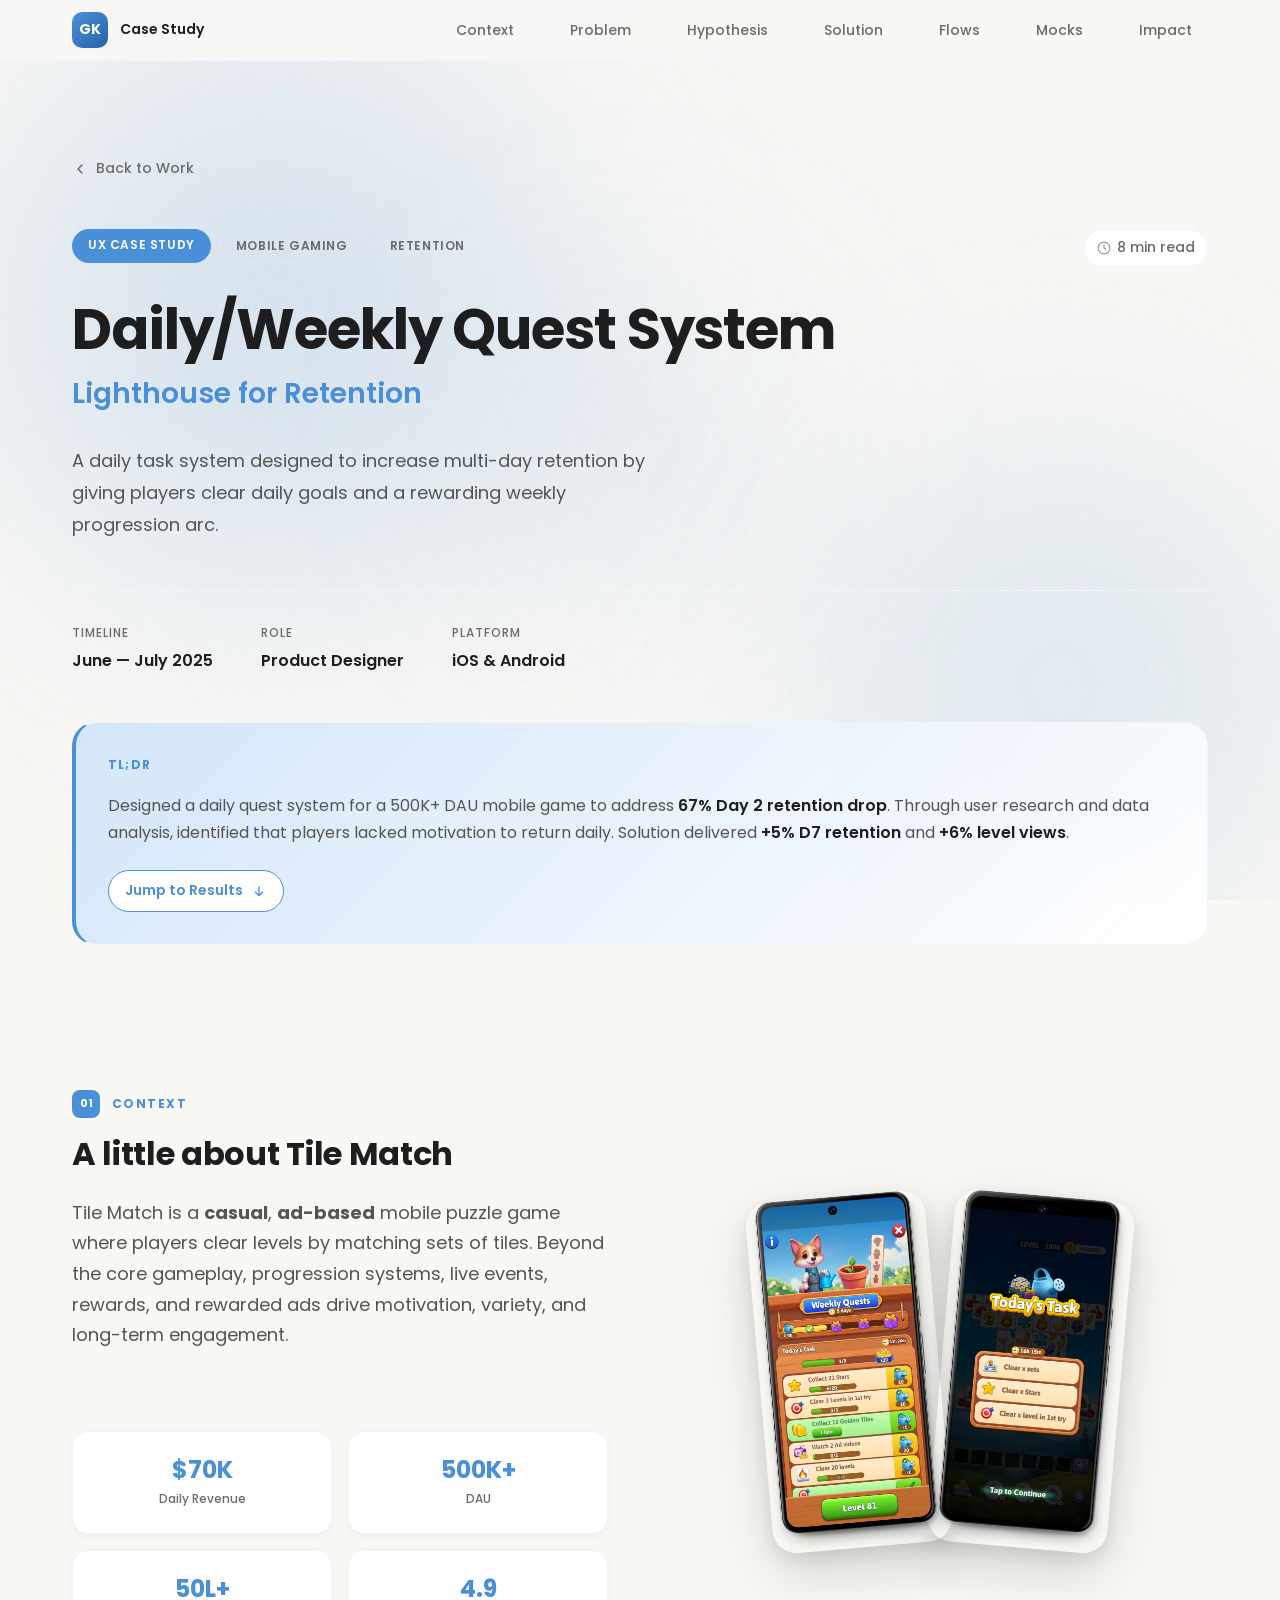
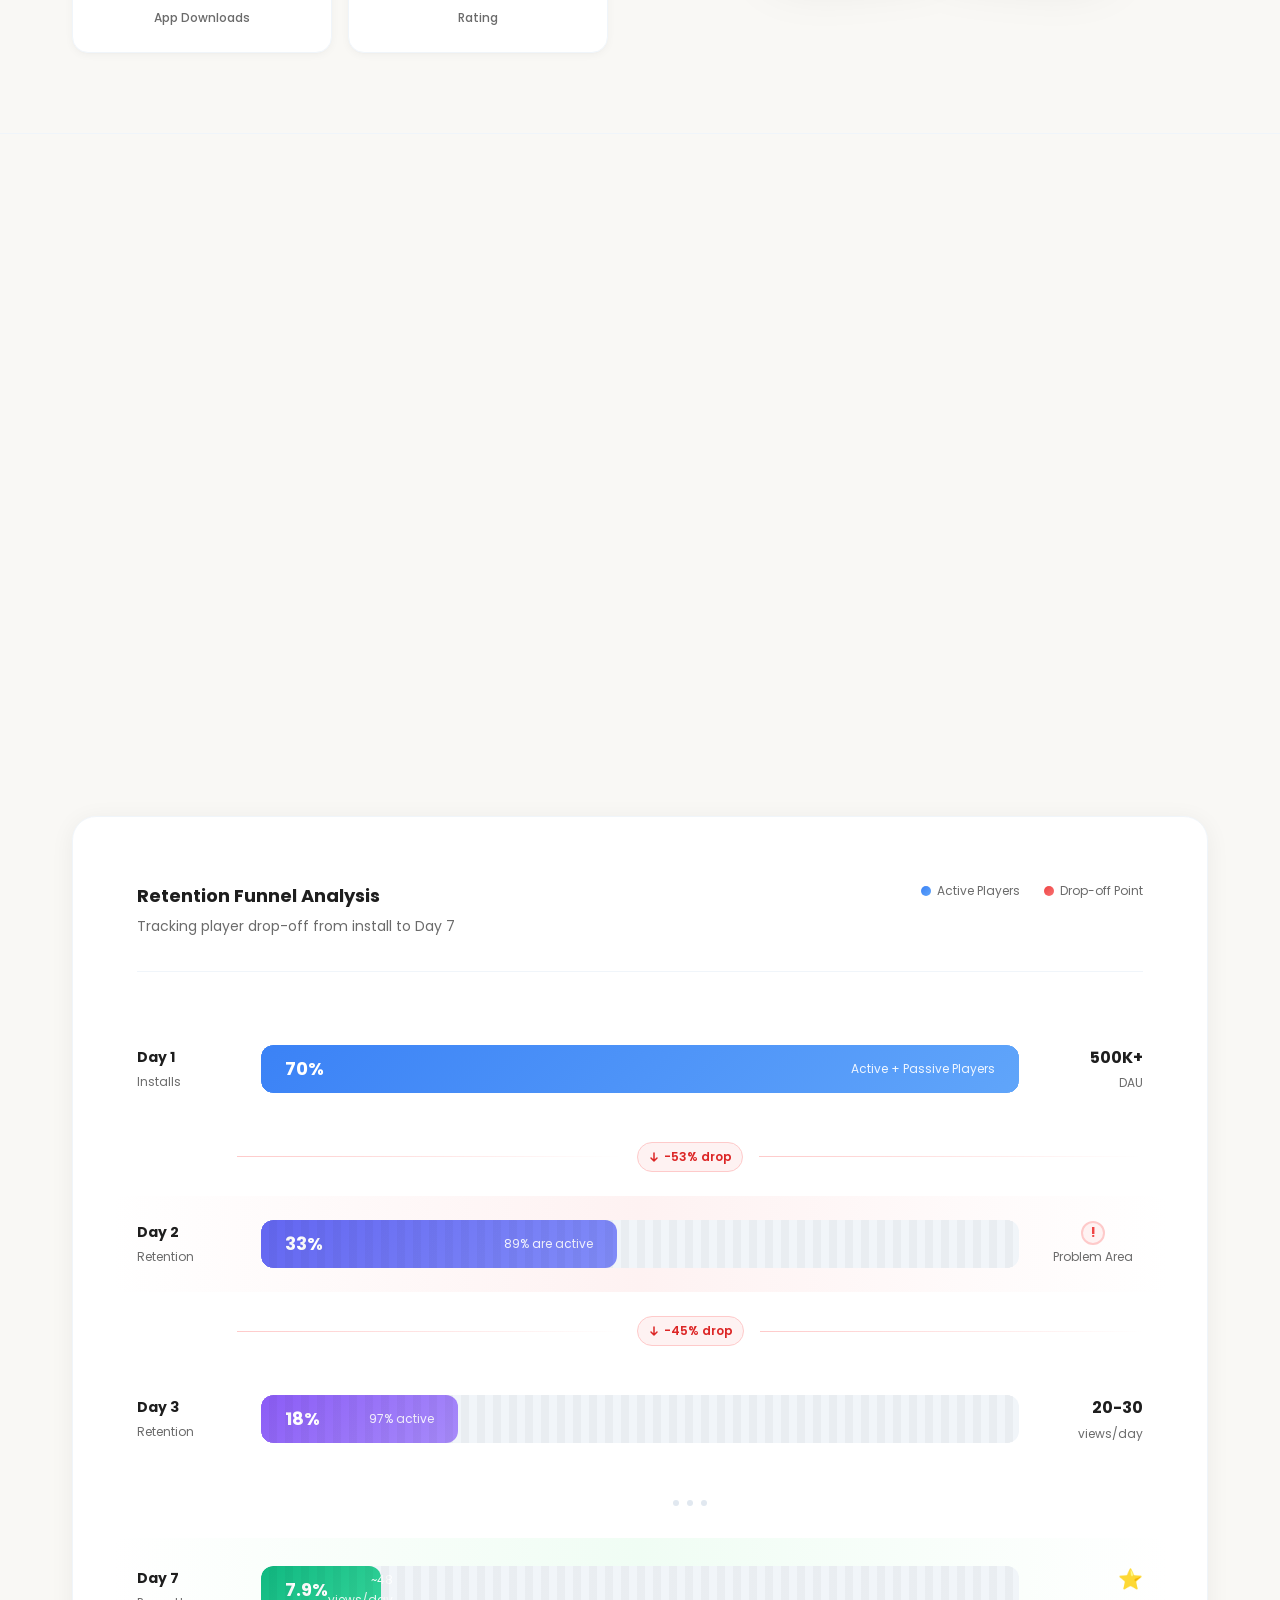
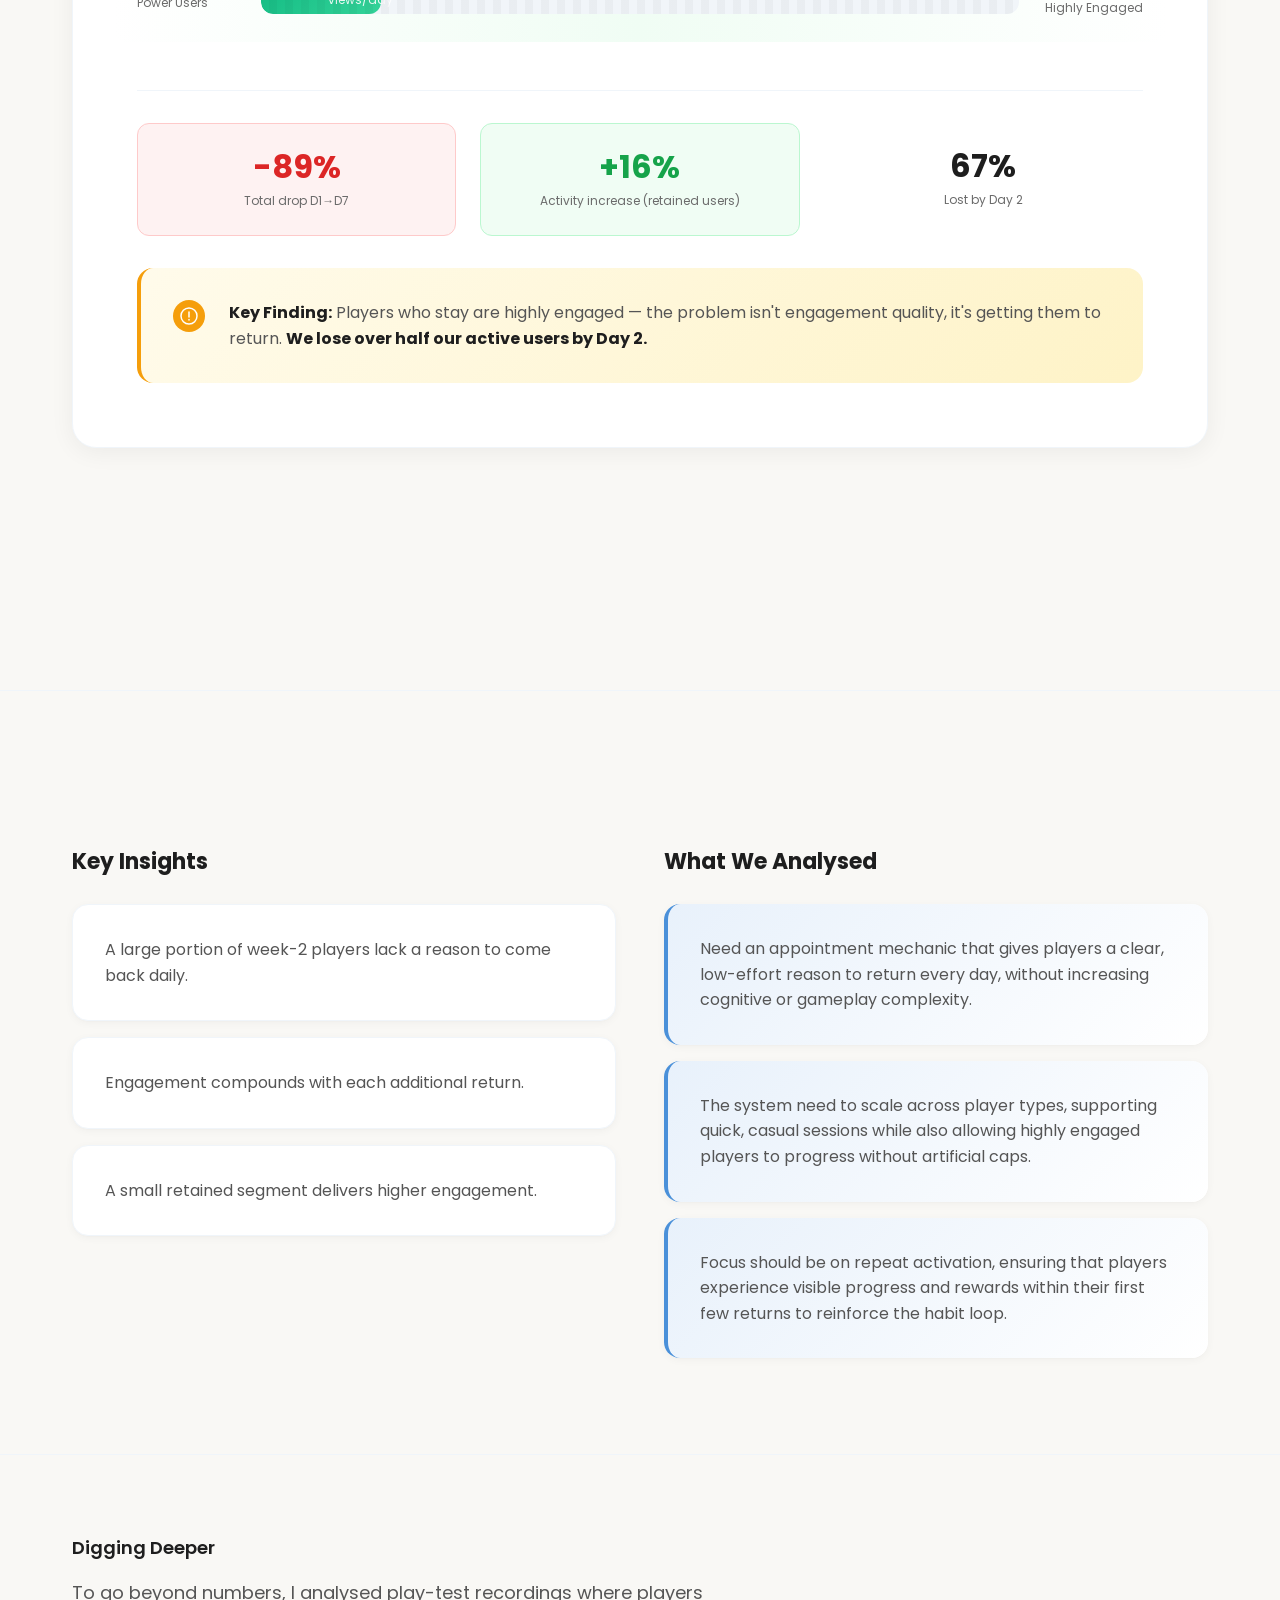
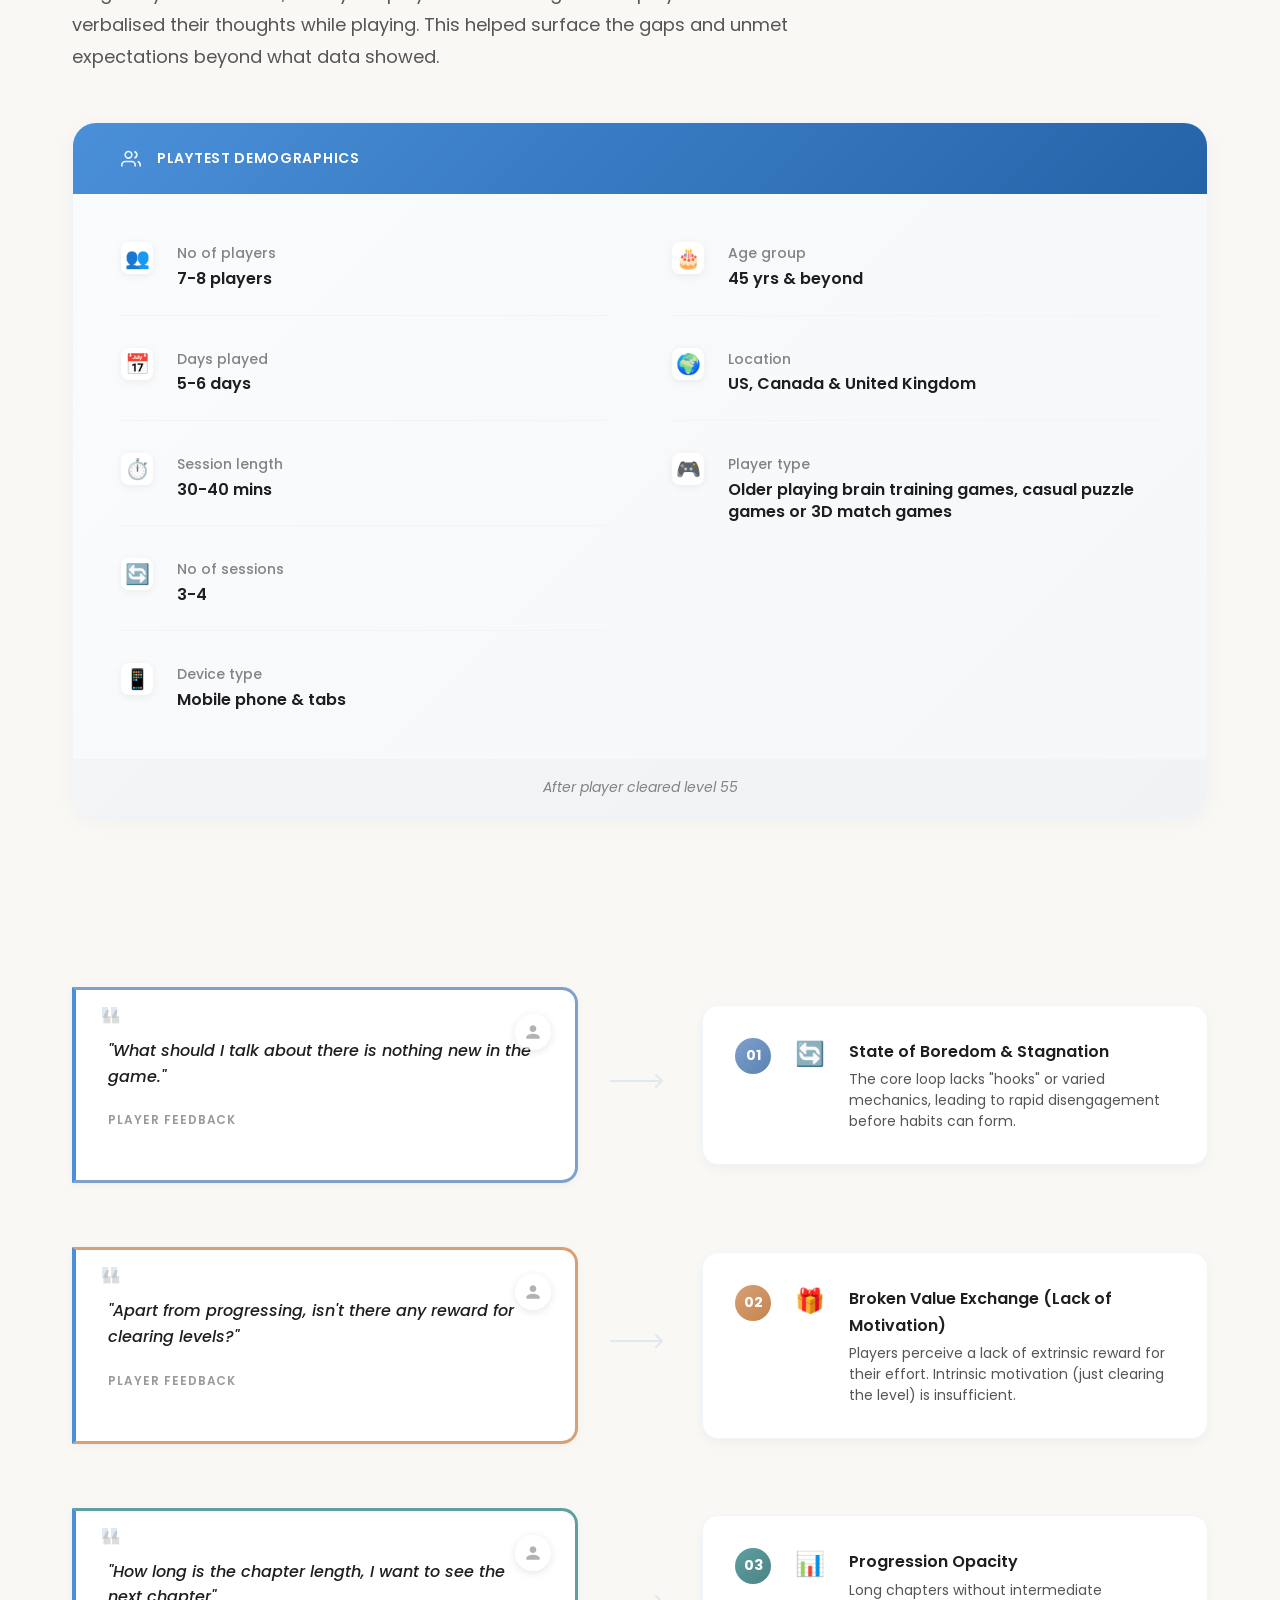
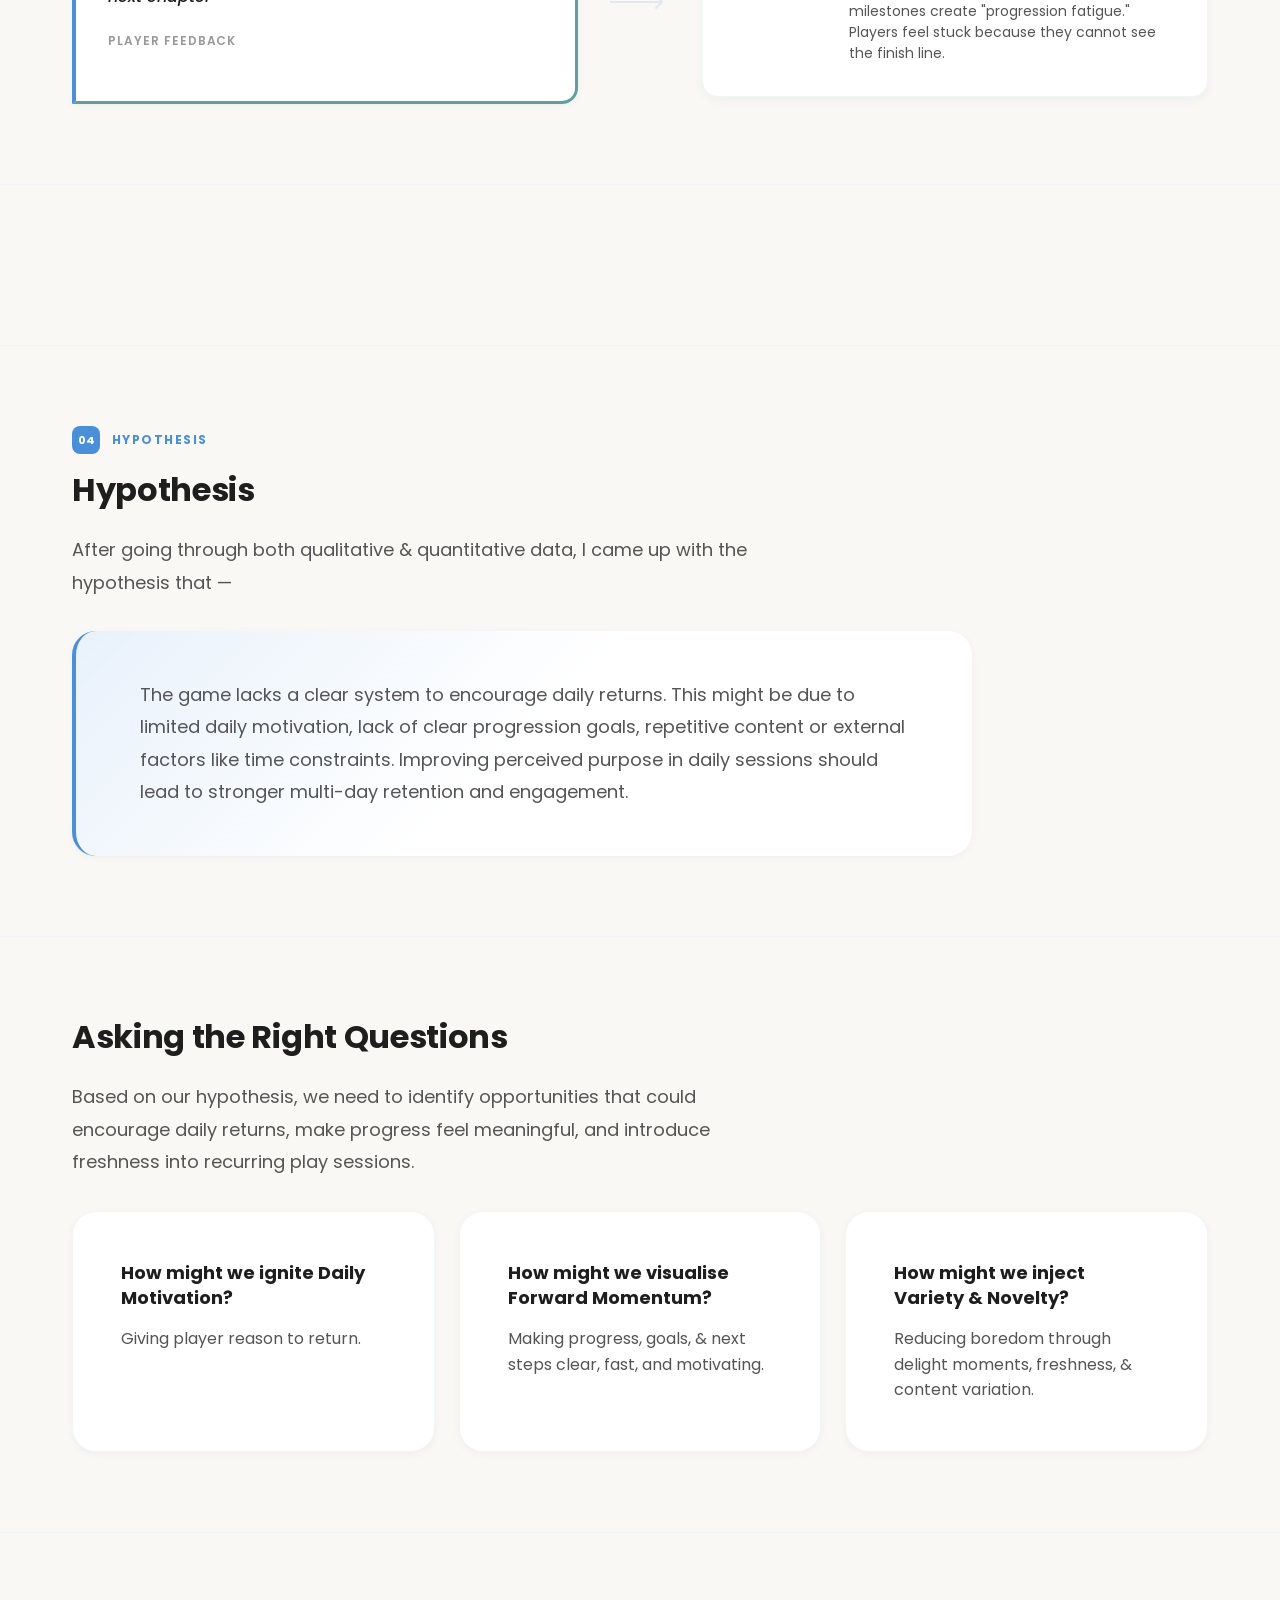
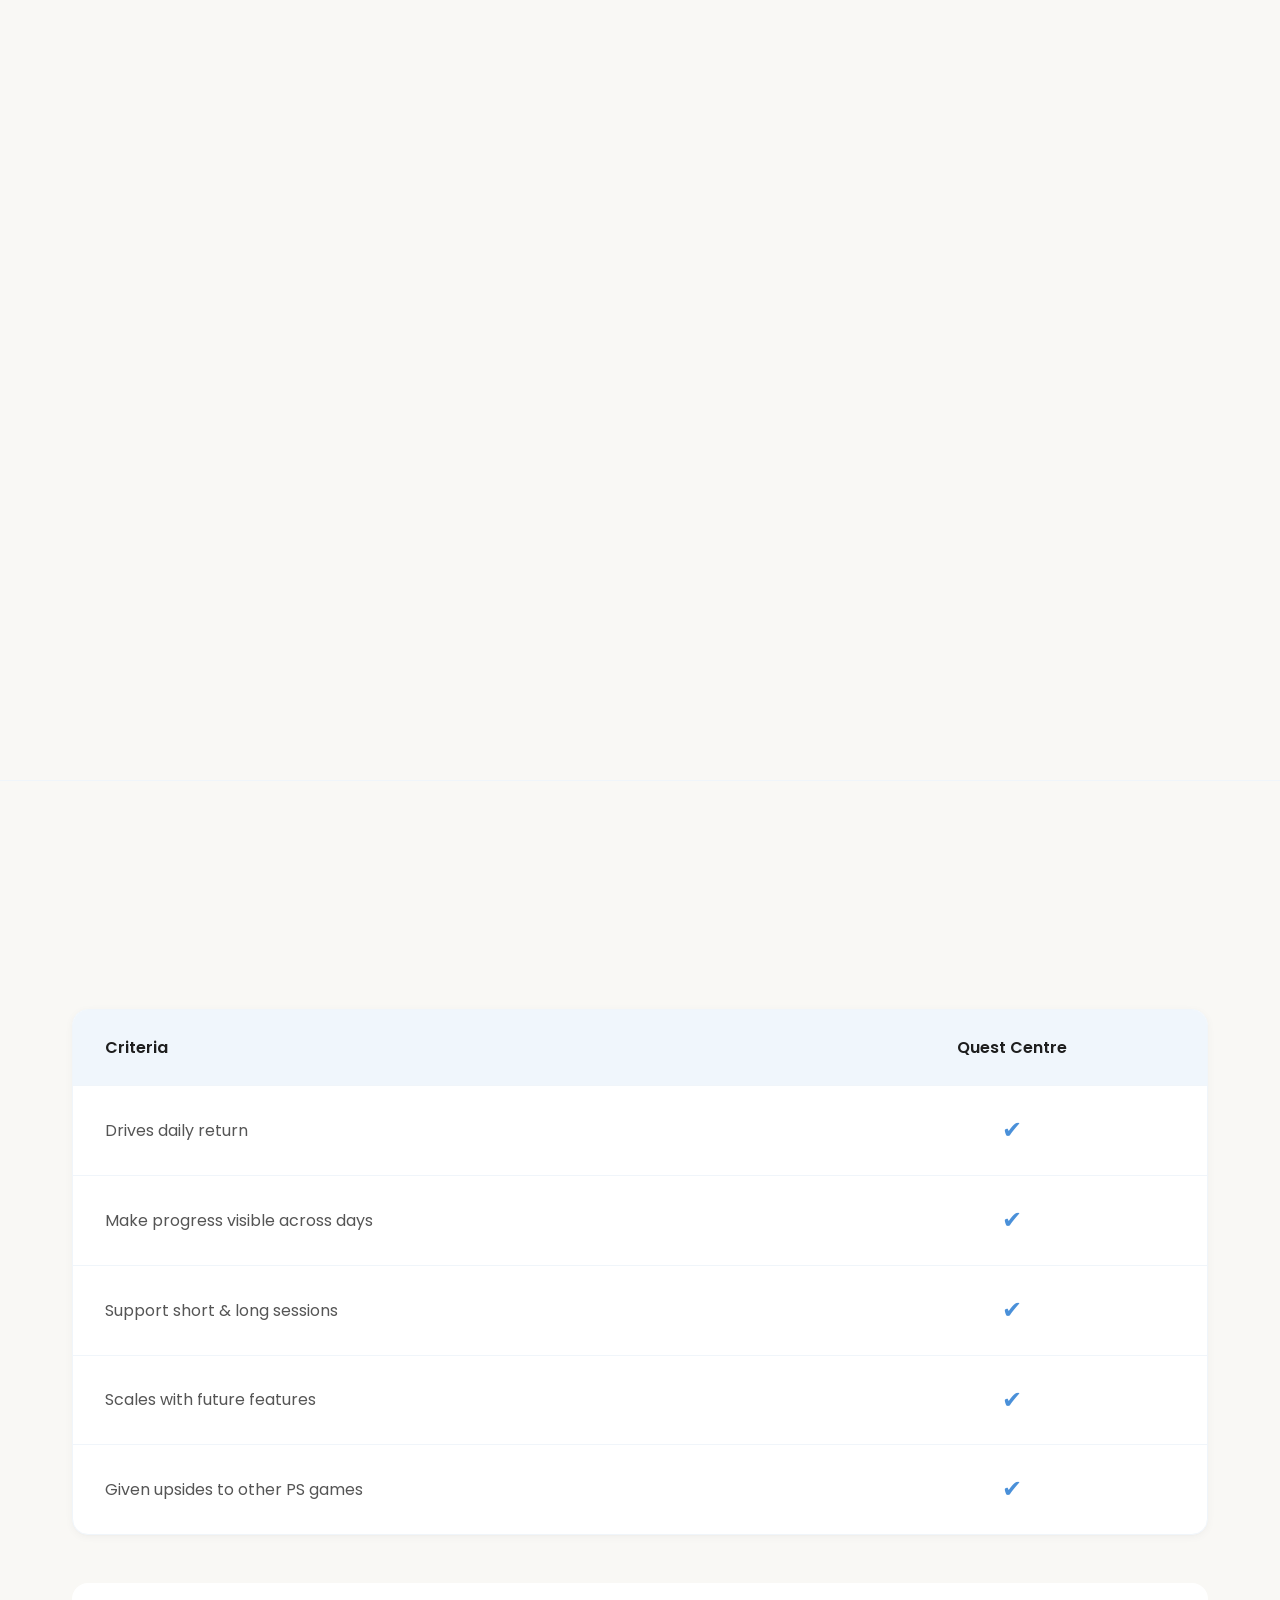
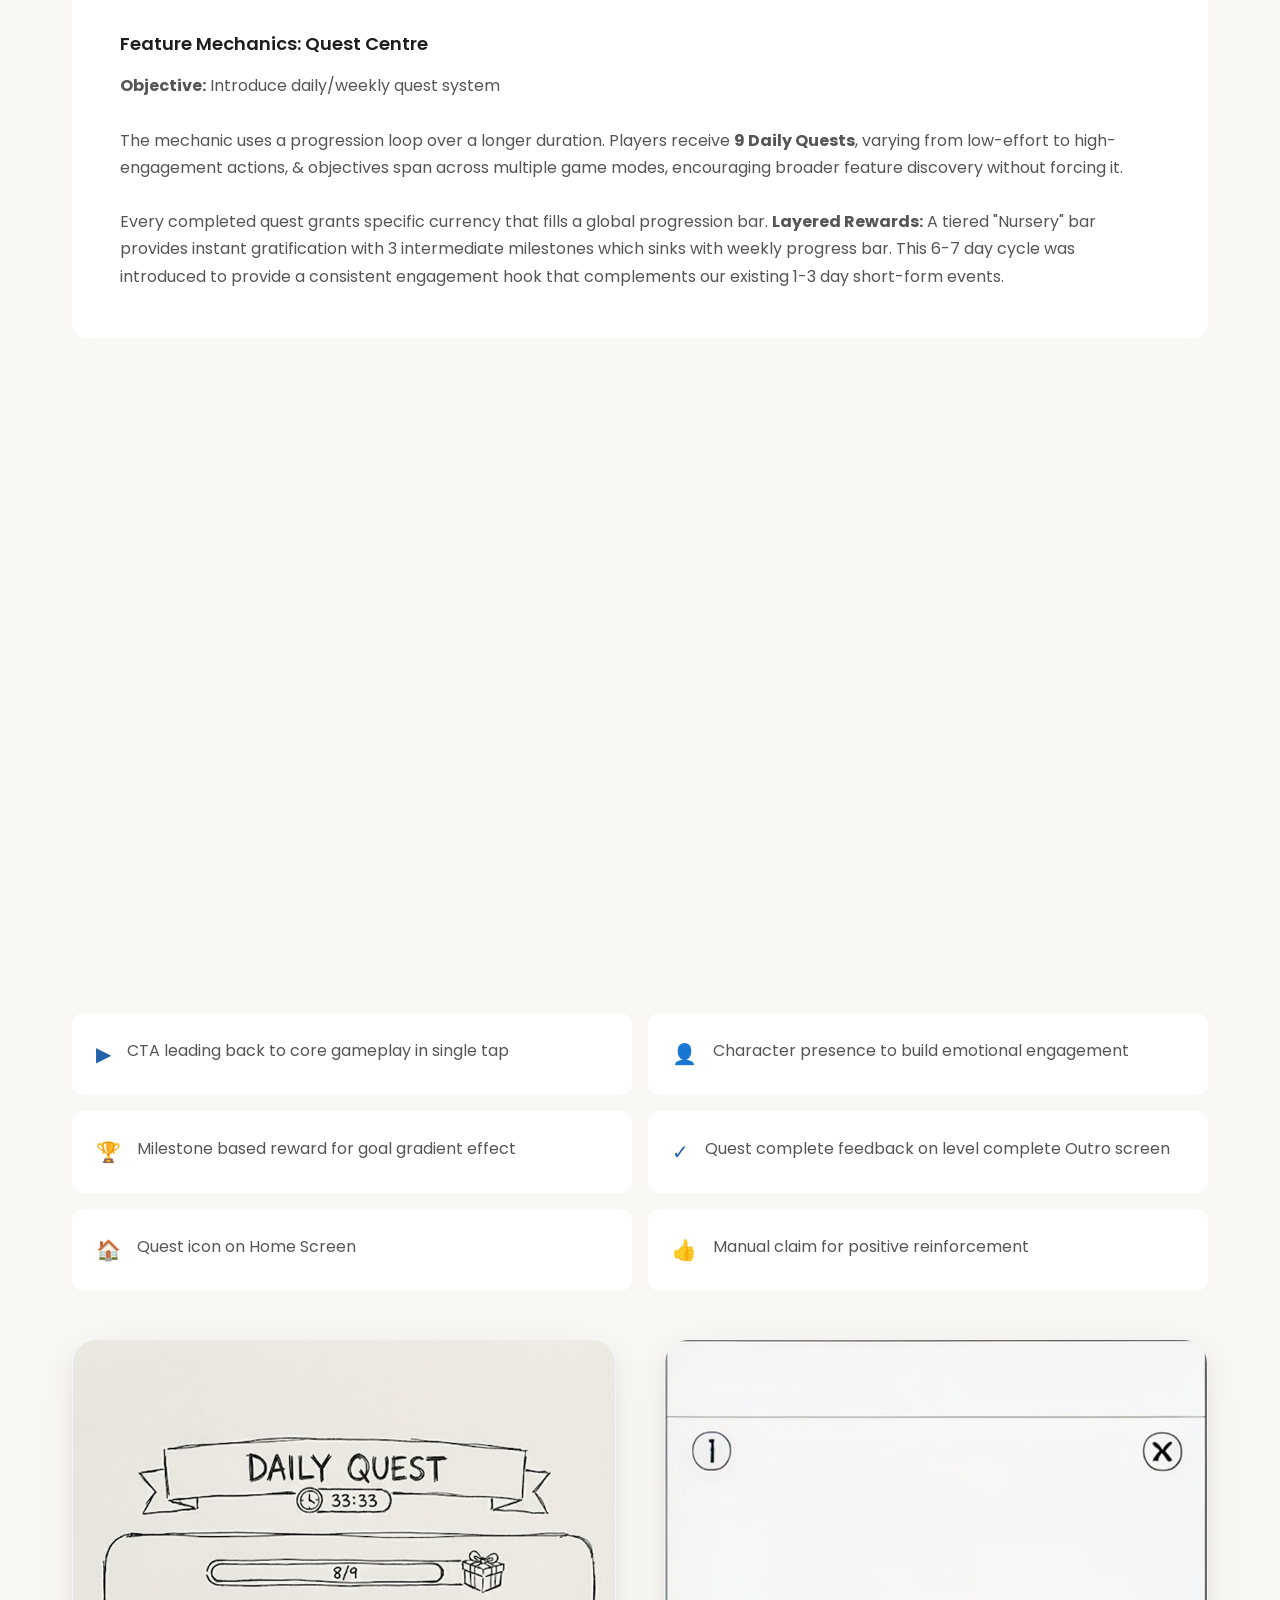
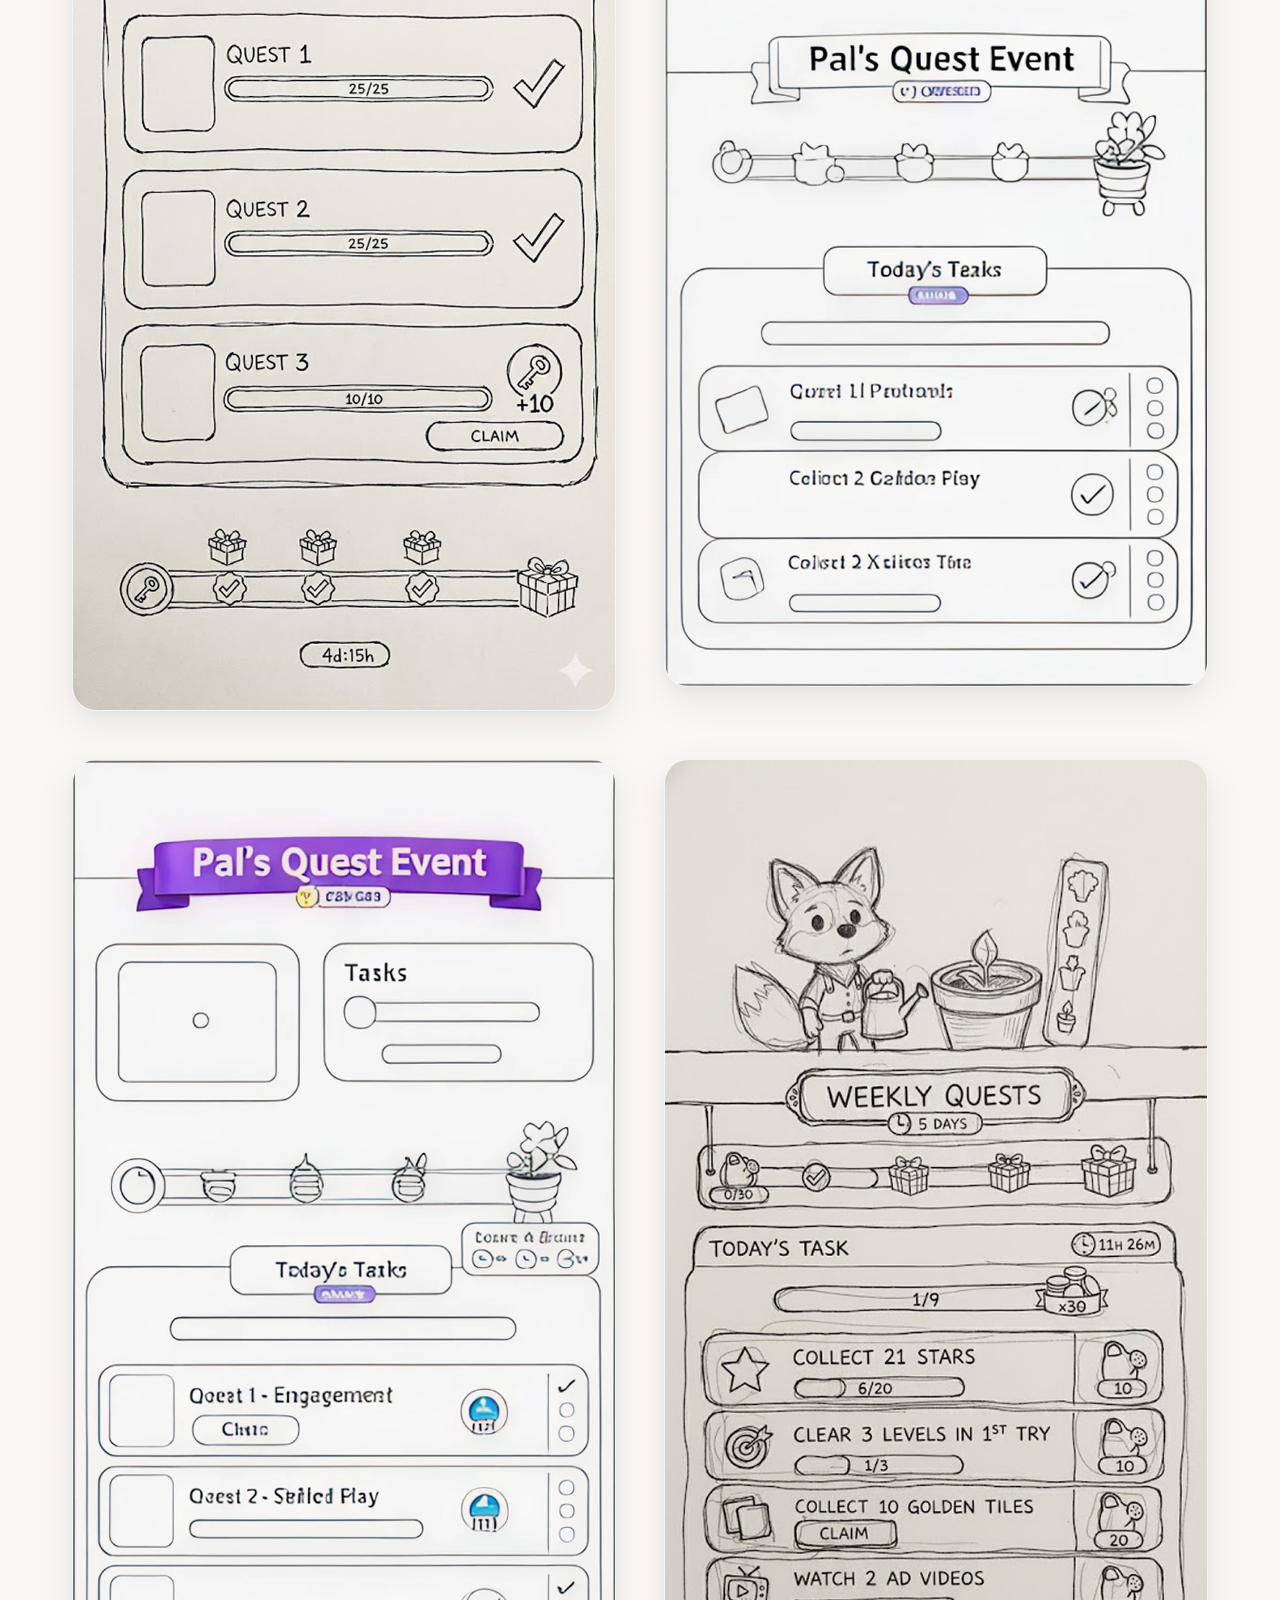
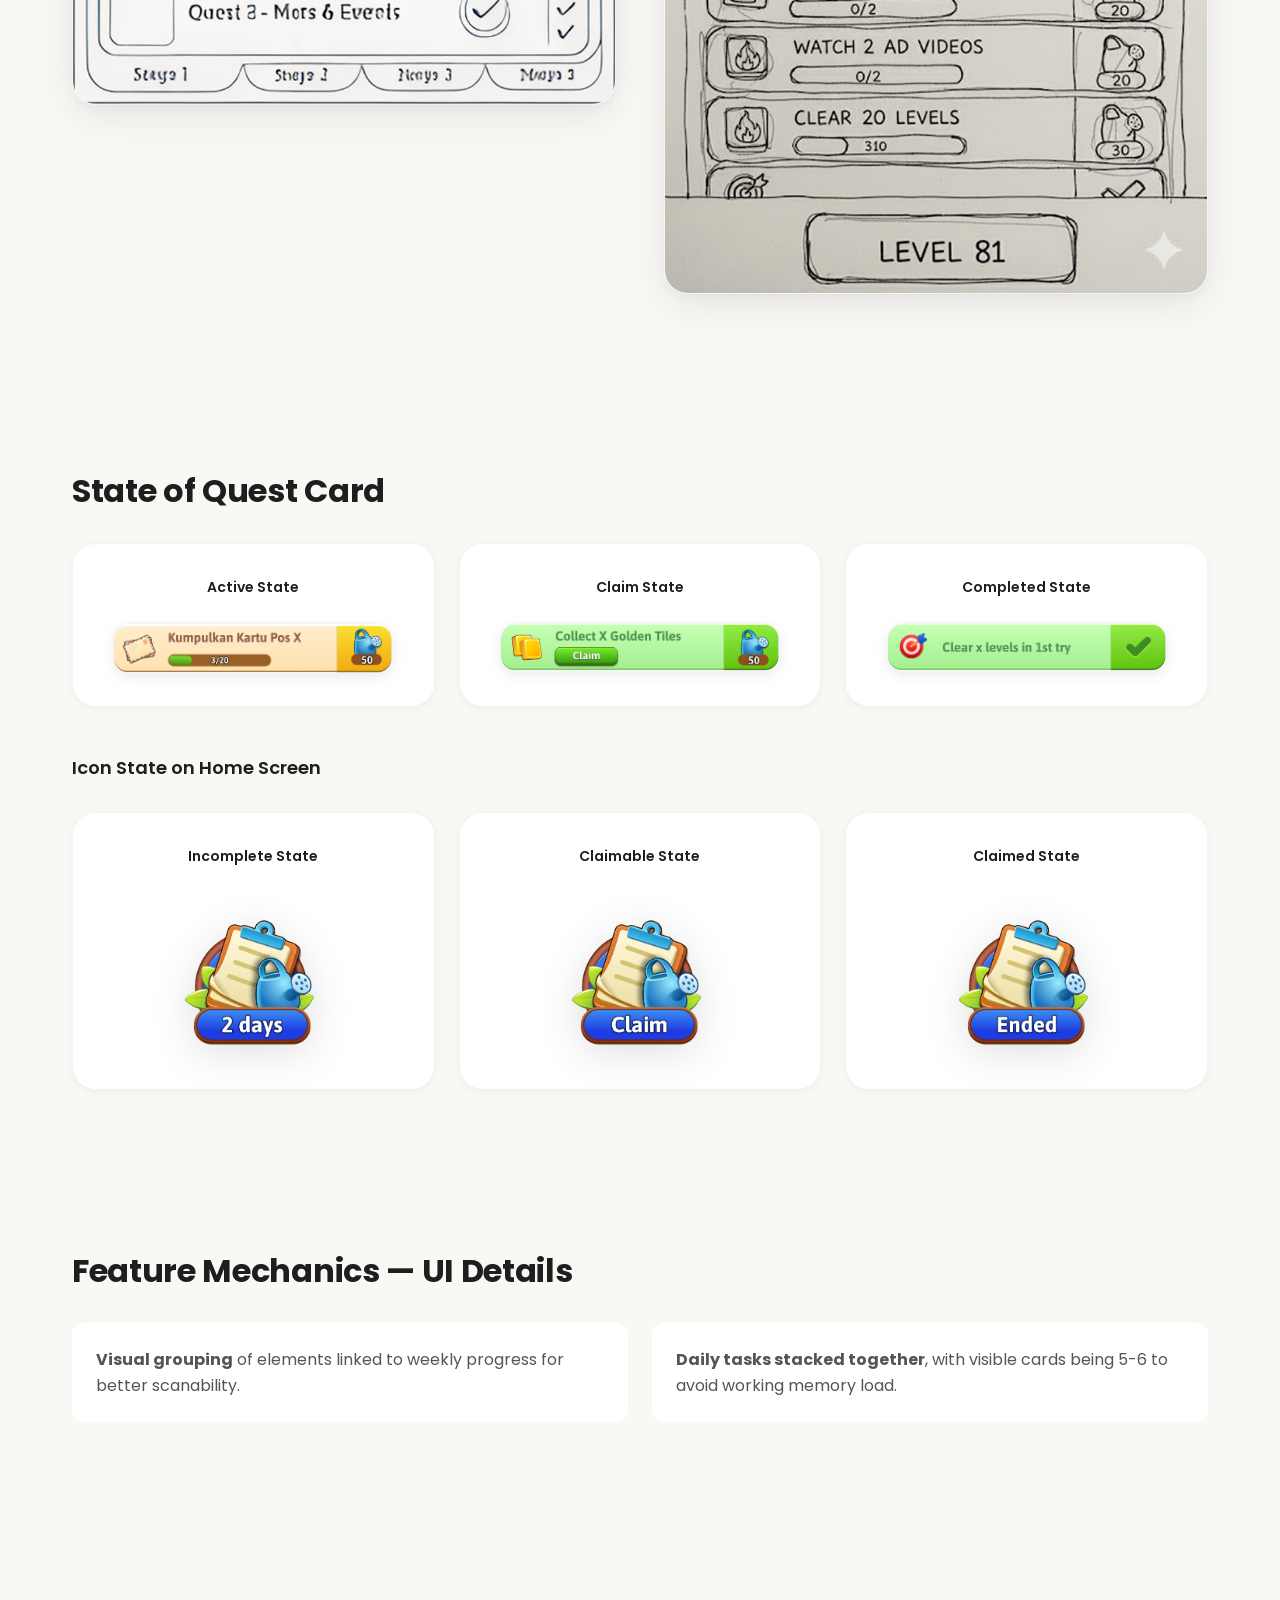
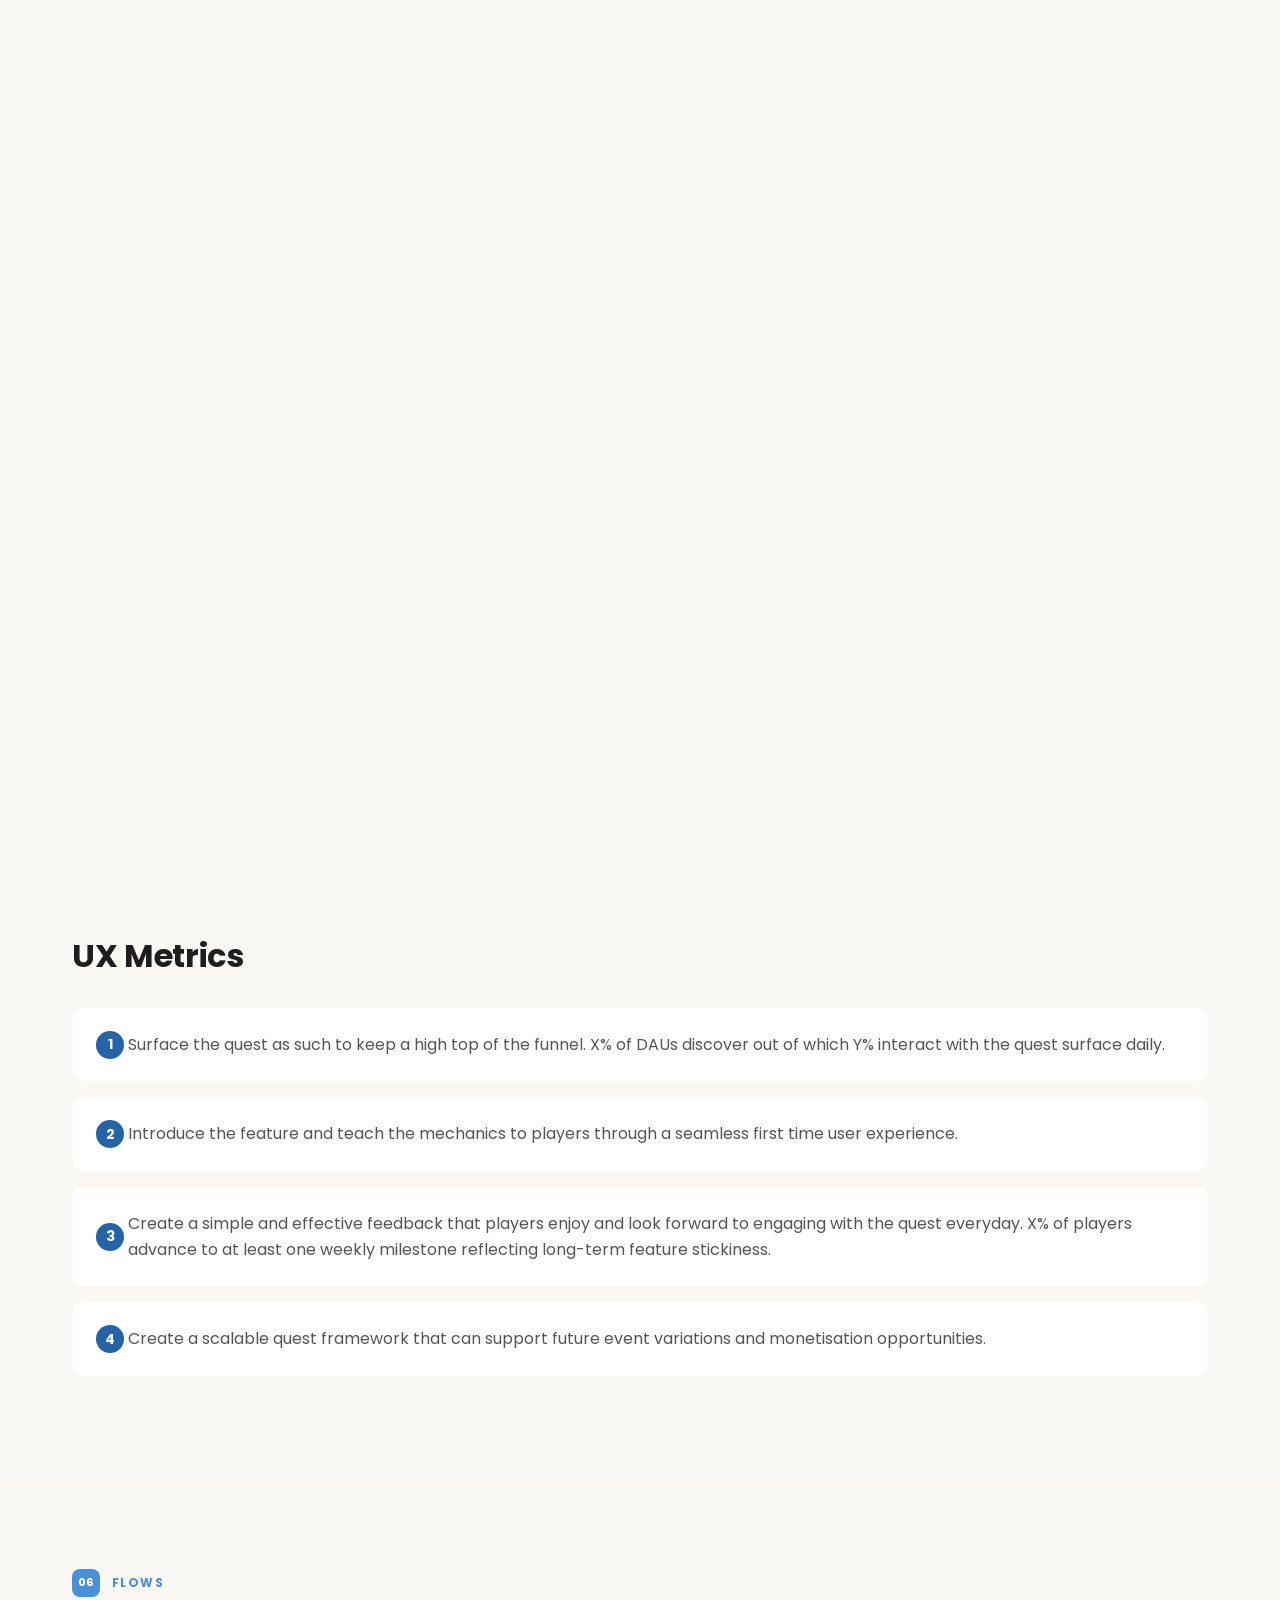
==== case_studies/Case_study01/index.html @ cb9a250f "Fix arrow direction for second quote insight pair Co-authored-by: Copilot <223556219+Copilot@users.n" ====
<!DOCTYPE html>
<html lang="en">
<head>
  <meta charset="UTF-8">
  <meta name="viewport" content="width=device-width, initial-scale=1.0">
  <title>Daily/Weekly Quest System | Gurleen Kaur — UX Case Study</title>
  <meta name="description" content="UX Case Study: Daily/Weekly Quest System for Tile Match mobile game. Designed to increase multi-day retention through daily goals and weekly progression.">
  
  <!-- Favicon -->
  <link href="https://framerusercontent.com/images/3dpALmvrIR88qPmbDlYoTyJSig.png" rel="icon">
  
  <!-- Open Graph -->
  <meta property="og:type" content="website">
  <meta property="og:title" content="Daily/Weekly Quest System — UX Case Study">
  <meta property="og:description" content="A daily task system designed to increase multi-day retention by giving players clear daily goals and a rewarding weekly progression arc.">
  <meta property="og:image" content="Images/Final.img.1.png">
  
  <!-- Twitter Card -->
  <meta name="twitter:card" content="summary_large_image">
  <meta name="twitter:title" content="Daily/Weekly Quest System — UX Case Study">
  <meta name="twitter:description" content="A daily task system designed to increase multi-day retention through daily goals and weekly progression.">
  
  <link rel="preconnect" href="https://fonts.googleapis.com">
  <link rel="preconnect" href="https://fonts.gstatic.com" crossorigin>
  <link href="https://fonts.googleapis.com/css2?family=Poppins:wght@300;400;500;600;700&display=swap" rel="stylesheet">
  <link rel="stylesheet" href="styles.css">
</head>
<body>

  <!-- Ambient Background -->
  <div class="noise-overlay"></div>
  <div class="glow-container">
    <div class="glow-orb blob-primary"></div>
    <div class="glow-orb blob-secondary"></div>
    <div class="glow-orb blob-tertiary"></div>
  </div>

  <!-- ============================================================ -->
  <!-- SECTION: Navigation -->
  <!-- ============================================================ -->
  <nav class="site-nav" id="site-nav">
    <div class="site-nav__inner">
      <a href="../../index.html" class="site-nav__logo">
        <span class="site-nav__logo-icon">GK</span>
        <span class="site-nav__logo-text">Case Study</span>
      </a>
      <button class="nav-toggle" id="nav-toggle" aria-label="Toggle navigation">
        <span></span>
        <span></span>
        <span></span>
      </button>
      <ul class="site-nav__links" id="nav-links">
        <li><a href="#about">Context</a></li>
        <li><a href="#problem">Problem</a></li>
        <li><a href="#hypothesis">Hypothesis</a></li>
        <li><a href="#choosing">Solution</a></li>
        <li><a href="#user-flows">Flows</a></li>
        <li><a href="#final-mocks">Mocks</a></li>
        <li><a href="#impact">Impact</a></li>
      </ul>
    </div>
  </nav>
  <div class="scroll-progress" id="scroll-progress"></div>

  <main>
    <!-- ============================================================ -->
    <!-- SECTION: Hero -->
    <!-- ============================================================ -->
    <section class="hero" id="hero">
      <div class="container">
        <div class="reveal">
          <a href="../../index.html" class="hero__back-link">
            <svg width="16" height="16" viewBox="0 0 16 16" fill="none"><path d="M10 12L6 8L10 4" stroke="currentColor" stroke-width="1.5" stroke-linecap="round" stroke-linejoin="round"/></svg>
            Back to Work
          </a>
          
          <div class="hero__top-row">
            <div class="hero__badges">
              <span class="hero__badge">UX Case Study</span>
              <span class="hero__badge hero__badge--outline">Mobile Gaming</span>
              <span class="hero__badge hero__badge--outline">Retention</span>
            </div>
            <span class="hero__reading-time">
              <svg width="14" height="14" viewBox="0 0 24 24" fill="none" stroke="currentColor" stroke-width="2"><circle cx="12" cy="12" r="10"/><polyline points="12 6 12 12 16 14"/></svg>
              8 min read
            </span>
          </div>
          
          <h1 class="hero__title">Daily/Weekly Quest System</h1>
          <p class="hero__tagline">Lighthouse for Retention</p>
          <p class="hero__description">A daily task system designed to increase multi-day retention by giving players clear daily goals and a rewarding weekly progression arc.</p>
          
          <div class="hero__meta">
            <div class="hero__meta-item">
              <span class="hero__meta-label">Timeline</span>
              <span class="hero__meta-value">June — July 2025</span>
            </div>
            <div class="hero__meta-item">
              <span class="hero__meta-label">Role</span>
              <span class="hero__meta-value">Product Designer</span>
            </div>
            <div class="hero__meta-item">
              <span class="hero__meta-label">Platform</span>
              <span class="hero__meta-value">iOS & Android</span>
            </div>
          </div>
          
          <!-- TL;DR for recruiters -->
          <div class="hero__tldr">
            <h3 class="hero__tldr-title">TL;DR</h3>
            <p class="hero__tldr-text">Designed a daily quest system for a 500K+ DAU mobile game to address <strong>67% Day 2 retention drop</strong>. Through user research and data analysis, identified that players lacked motivation to return daily. Solution delivered <strong>+5% D7 retention</strong> and <strong>+6% level views</strong>.</p>
            <a href="#impact" class="hero__tldr-cta">
              Jump to Results
              <svg width="16" height="16" viewBox="0 0 24 24" fill="none" stroke="currentColor" stroke-width="2"><path d="M12 5v14m0 0l-6-6m6 6l6-6"/></svg>
            </a>
          </div>
        </div>
      </div>
    </section>

    <!-- ============================================================ -->
    <!-- SECTION: About Tile Match -->
    <!-- ============================================================ -->
    <section class="about" id="about">
      <div class="container">
        <div class="about__layout reveal">
          <div class="about__content">
            <p class="section-label"><span class="section-number">01</span>Context</p>
            <h2 class="section-title">A little about Tile Match</h2>
            <p class="about__description">
              Tile Match is a <strong>casual</strong>, <strong>ad-based</strong> mobile puzzle game where players clear levels by matching sets of tiles. Beyond the core gameplay, progression systems, live events, rewards, and rewarded ads drive motivation, variety, and long-term engagement.
            </p>
            
            <div class="metrics-row">
              <div class="metric-card">
                <div class="metric-card__number">$70K</div>
                <div class="metric-card__label">Daily Revenue</div>
              </div>
              <div class="metric-card">
                <div class="metric-card__number">500K+</div>
                <div class="metric-card__label">DAU</div>
              </div>
              <div class="metric-card">
                <div class="metric-card__number">50L+</div>
                <div class="metric-card__label">App Downloads</div>
              </div>
              <div class="metric-card">
                <div class="metric-card__number">4.9</div>
                <div class="metric-card__label">Rating</div>
              </div>
            </div>
          </div>
          
          <div class="about__mockups">
            <div class="phone-mockup">
              <img loading="lazy" src="Images/Mockup.1.png" alt="Tile Match App - Home Screen and Game Board">
            </div>
            <div class="phone-mockup">
              <img loading="lazy" src="Images/Mockup.2.png" alt="Tile Match App - Progression Systems">
            </div>
          </div>
        </div>
      </div>
    </section>

    <!-- ============================================================ -->
    <!-- SECTION: Overview -->
    <!-- ============================================================ -->
    <section class="overview" id="overview">
      <div class="container">
        <div class="reveal">
          <p class="section-label"><span class="section-number">02</span>Research</p>
          <h2 class="section-title">Overview</h2>
        </div>

        <!-- Sub-section: Setting the Scene -->
        <div class="reveal sub-section-sm">
          <h3 class="section-subtitle">Setting the Scene</h3>
          <p class="body-text">
            <strong>We saw a clear drop in player retention after Day 1.</strong> A lot of players were not returning the next day (Rolling Retention).<br>
            To understand <strong>WHY</strong>, we analysed a week of player behaviour data and reviewed 7&ndash;8 play test sessions, allowing us to align ultimate goal and design decisions with real player needs.
          </p>
        </div>

        <!-- Sub-section: The Problem -->
        <div class="reveal sub-section">
          <h3 class="section-subtitle">The Problem</h3>
          <p class="body-text">
            This chart shows engagement and retention patterns over one week for players who installed the game, highlighting how activity changes as players return across multiple days.
          </p>
        </div>

        <!-- Retention Funnel Visualization -->
        <div class="retention-viz reveal">
          <div class="retention-chart">
            <!-- Chart Header -->
            <div class="retention-chart__header">
              <div class="retention-chart__title-group">
                <h4 class="retention-chart__title">Retention Funnel Analysis</h4>
                <span class="retention-chart__subtitle">Tracking player drop-off from install to Day 7</span>
              </div>
              <div class="retention-chart__legend">
                <span class="retention-chart__legend-item">
                  <span class="legend-dot legend-dot--active"></span>
                  Active Players
                </span>
                <span class="retention-chart__legend-item">
                  <span class="legend-dot legend-dot--drop"></span>
                  Drop-off Point
                </span>
              </div>
            </div>

            <!-- Visual Funnel -->
            <div class="retention-funnel">
              <!-- Day 1 Bar -->
              <div class="funnel-row">
                <div class="funnel-row__label">
                  <span class="funnel-row__day">Day 1</span>
                  <span class="funnel-row__desc">Installs</span>
                </div>
                <div class="funnel-row__bar-container">
                  <div class="funnel-row__bar funnel-row__bar--day1" style="width: 100%;">
                    <span class="funnel-row__bar-value">70%</span>
                    <span class="funnel-row__bar-detail">Active + Passive Players</span>
                  </div>
                </div>
                <div class="funnel-row__stat">
                  <span class="funnel-row__stat-main">500K+</span>
                  <span class="funnel-row__stat-sub">DAU</span>
                </div>
              </div>

              <!-- Drop indicator -->
              <div class="funnel-drop">
                <div class="funnel-drop__line"></div>
                <div class="funnel-drop__badge">
                  <svg width="12" height="12" viewBox="0 0 12 12" fill="none"><path d="M6 2v8M3 7l3 3 3-3" stroke="currentColor" stroke-width="1.5" stroke-linecap="round" stroke-linejoin="round"/></svg>
                  <span>-53% drop</span>
                </div>
                <div class="funnel-drop__line"></div>
              </div>

              <!-- Day 2 Bar -->
              <div class="funnel-row funnel-row--problem">
                <div class="funnel-row__label">
                  <span class="funnel-row__day">Day 2</span>
                  <span class="funnel-row__desc">Retention</span>
                </div>
                <div class="funnel-row__bar-container">
                  <div class="funnel-row__bar funnel-row__bar--day2" style="width: 47%;">
                    <span class="funnel-row__bar-value">33%</span>
                    <span class="funnel-row__bar-detail">89% are active</span>
                  </div>
                  <div class="funnel-row__bar-ghost"></div>
                </div>
                <div class="funnel-row__stat funnel-row__stat--highlight">
                  <span class="funnel-row__stat-alert">!</span>
                  <span class="funnel-row__stat-sub">Problem Area</span>
                </div>
              </div>

              <!-- Drop indicator -->
              <div class="funnel-drop">
                <div class="funnel-drop__line"></div>
                <div class="funnel-drop__badge">
                  <svg width="12" height="12" viewBox="0 0 12 12" fill="none"><path d="M6 2v8M3 7l3 3 3-3" stroke="currentColor" stroke-width="1.5" stroke-linecap="round" stroke-linejoin="round"/></svg>
                  <span>-45% drop</span>
                </div>
                <div class="funnel-drop__line"></div>
              </div>

              <!-- Day 3 Bar -->
              <div class="funnel-row">
                <div class="funnel-row__label">
                  <span class="funnel-row__day">Day 3</span>
                  <span class="funnel-row__desc">Retention</span>
                </div>
                <div class="funnel-row__bar-container">
                  <div class="funnel-row__bar funnel-row__bar--day3" style="width: 26%;">
                    <span class="funnel-row__bar-value">18%</span>
                    <span class="funnel-row__bar-detail">97% active</span>
                  </div>
                  <div class="funnel-row__bar-ghost"></div>
                </div>
                <div class="funnel-row__stat">
                  <span class="funnel-row__stat-main">20-30</span>
                  <span class="funnel-row__stat-sub">views/day</span>
                </div>
              </div>

              <!-- Dots indicator -->
              <div class="funnel-dots">
                <span></span><span></span><span></span>
              </div>

              <!-- Day 7 Bar -->
              <div class="funnel-row funnel-row--power">
                <div class="funnel-row__label">
                  <span class="funnel-row__day">Day 7</span>
                  <span class="funnel-row__desc">Power Users</span>
                </div>
                <div class="funnel-row__bar-container">
                  <div class="funnel-row__bar funnel-row__bar--day7" style="width: 11%;">
                    <span class="funnel-row__bar-value">7.9%</span>
                    <span class="funnel-row__bar-detail">~48 views/day</span>
                  </div>
                  <div class="funnel-row__bar-ghost"></div>
                </div>
                <div class="funnel-row__stat funnel-row__stat--success">
                  <span class="funnel-row__stat-main">⭐</span>
                  <span class="funnel-row__stat-sub">Highly Engaged</span>
                </div>
              </div>
            </div>

            <!-- Summary Stats -->
            <div class="retention-chart__summary">
              <div class="summary-stat summary-stat--problem">
                <span class="summary-stat__value">-89%</span>
                <span class="summary-stat__label">Total drop D1→D7</span>
              </div>
              <div class="summary-stat summary-stat--insight">
                <span class="summary-stat__value">+16%</span>
                <span class="summary-stat__label">Activity increase (retained users)</span>
              </div>
              <div class="summary-stat">
                <span class="summary-stat__value">67%</span>
                <span class="summary-stat__label">Lost by Day 2</span>
              </div>
            </div>

            <!-- Key Insight -->
            <div class="retention-chart__insight">
              <div class="insight-icon">
                <svg width="20" height="20" viewBox="0 0 20 20" fill="none"><circle cx="10" cy="10" r="8" stroke="currentColor" stroke-width="1.5"/><path d="M10 6v5M10 13.5v.5" stroke="currentColor" stroke-width="1.5" stroke-linecap="round"/></svg>
              </div>
              <p><strong>Key Finding:</strong> Players who stay are highly engaged — the problem isn't engagement quality, it's getting them to return. <strong>We lose over half our active users by Day 2.</strong></p>
            </div>
          </div>
        </div>

        <!-- Qualitative analysis -->
        <div class="reveal sub-section-sm">
          <p class="body-text">
            To go beyond numbers, I analysed play-test recordings where players verbalised their thoughts while playing. This helped surface the gaps and unmet expectations beyond what data showed.
          </p>
        </div>
      </div>
    </section>

    <!-- ============================================================ -->
    <!-- SECTION: Key Insights + What We Analysed -->
    <!-- ============================================================ -->
    <section class="insights" id="insights">
      <div class="container">
        <div class="reveal">
          <h2 class="section-title">Key Insights & What We Analysed</h2>
        </div>

        <div class="insights__grid">
          <div class="reveal">
            <h3 class="insights__column-title">Key Insights</h3>
            <div class="insight-card">
              <p>A large portion of week-2 players lack a reason to come back daily.</p>
            </div>
            <div class="insight-card">
              <p>Engagement compounds with each additional return.</p>
            </div>
            <div class="insight-card">
              <p>A small retained segment delivers higher engagement.</p>
            </div>
          </div>
          <div class="reveal">
            <h3 class="insights__column-title">What We Analysed</h3>
            <div class="need-card">
              <p>Need an appointment mechanic that gives players a clear, low-effort reason to return every day, without increasing cognitive or gameplay complexity.</p>
            </div>
            <div class="need-card">
              <p>The system need to scale across player types, supporting quick, casual sessions while also allowing highly engaged players to progress without artificial caps.</p>
            </div>
            <div class="need-card">
              <p>Focus should be on repeat activation, ensuring that players experience visible progress and rewards within their first few returns to reinforce the habit loop.</p>
            </div>
          </div>
        </div>
      </div>
    </section>

    <!-- ============================================================ -->
    <!-- SECTION: User Research -->
    <!-- ============================================================ -->
    <section class="user-research" id="user-research">
      <div class="container">
        <div class="reveal">
          <h3 class="section-subtitle">Digging Deeper</h3>
          <p class="body-text">
            To go beyond numbers, I analysed play-test recordings where players verbalised their thoughts while playing. This helped surface the gaps and unmet expectations beyond what data showed.
          </p>
        </div>

        <!-- Research Stats Grid -->
        <div class="research-grid reveal">
          <div class="research-grid__header">
            <svg width="20" height="20" viewBox="0 0 24 24" fill="none" stroke="currentColor" stroke-width="2"><path d="M17 21v-2a4 4 0 0 0-4-4H5a4 4 0 0 0-4 4v2"/><circle cx="9" cy="7" r="4"/><path d="M23 21v-2a4 4 0 0 0-3-3.87"/><path d="M16 3.13a4 4 0 0 1 0 7.75"/></svg>
            <span>Playtest Demographics</span>
          </div>
          <div class="research-grid__body">
            <div class="research-grid__col">
              <div class="research-stat">
                <span class="research-stat__icon">👥</span>
                <div class="research-stat__content">
                  <span class="research-stat__label">No of players</span>
                  <span class="research-stat__value">7-8 players</span>
                </div>
              </div>
              <div class="research-stat">
                <span class="research-stat__icon">📅</span>
                <div class="research-stat__content">
                  <span class="research-stat__label">Days played</span>
                  <span class="research-stat__value">5-6 days</span>
                </div>
              </div>
              <div class="research-stat">
                <span class="research-stat__icon">⏱️</span>
                <div class="research-stat__content">
                  <span class="research-stat__label">Session length</span>
                  <span class="research-stat__value">30-40 mins</span>
                </div>
              </div>
              <div class="research-stat">
                <span class="research-stat__icon">🔄</span>
                <div class="research-stat__content">
                  <span class="research-stat__label">No of sessions</span>
                  <span class="research-stat__value">3-4</span>
                </div>
              </div>
              <div class="research-stat">
                <span class="research-stat__icon">📱</span>
                <div class="research-stat__content">
                  <span class="research-stat__label">Device type</span>
                  <span class="research-stat__value">Mobile phone & tabs</span>
                </div>
              </div>
            </div>
            <div class="research-grid__col">
              <div class="research-stat">
                <span class="research-stat__icon">🎂</span>
                <div class="research-stat__content">
                  <span class="research-stat__label">Age group</span>
                  <span class="research-stat__value">45 yrs & beyond</span>
                </div>
              </div>
              <div class="research-stat">
                <span class="research-stat__icon">🌍</span>
                <div class="research-stat__content">
                  <span class="research-stat__label">Location</span>
                  <span class="research-stat__value">US, Canada & United Kingdom</span>
                </div>
              </div>
              <div class="research-stat">
                <span class="research-stat__icon">🎮</span>
                <div class="research-stat__content">
                  <span class="research-stat__label">Player type</span>
                  <span class="research-stat__value">Older playing brain training games, casual puzzle games or 3D match games</span>
                </div>
              </div>
            </div>
          </div>
          <div class="research-grid__footer">
            <span>After player cleared level 55</span>
          </div>
        </div>

        <!-- Section Divider -->
        <div class="section-divider reveal">
          <div class="section-divider__line"></div>
          <span class="section-divider__text">What Players Said → What It Means</span>
          <div class="section-divider__line"></div>
        </div>

        <!-- Player Quotes with Root Causes -->
        <div class="player-insights reveal">
          <!-- Quote 1 - Boredom -->
          <div class="insight-pair">
            <div class="quote-card quote-card--blue">
              <span class="quote-card__decorator">❝</span>
              <div class="quote-card__avatar">
                <svg width="20" height="20" viewBox="0 0 24 24" fill="currentColor"><path d="M12 12c2.21 0 4-1.79 4-4s-1.79-4-4-4-4 1.79-4 4 1.79 4 4 4zm0 2c-2.67 0-8 1.34-8 4v2h16v-2c0-2.66-5.33-4-8-4z"/></svg>
              </div>
              <p class="quote-card__text">"What should I talk about there is nothing new in the game."</p>
              <span class="quote-card__label">Player feedback</span>
            </div>
            <div class="insight-connector">
              <svg width="60" height="24" viewBox="0 0 60 24" fill="none">
                <path d="M0 12h50M46 6l6 6-6 6" stroke="currentColor" stroke-width="2" stroke-linecap="round" stroke-linejoin="round"/>
              </svg>
            </div>
            <div class="root-cause-mini root-cause-mini--blue">
              <span class="root-cause-mini__num">01</span>
              <span class="root-cause-mini__icon">🔄</span>
              <div class="root-cause-mini__content">
                <strong>State of Boredom & Stagnation</strong>
                <p>The core loop lacks "hooks" or varied mechanics, leading to rapid disengagement before habits can form.</p>
              </div>
            </div>
          </div>

          <!-- Quote 2 - Broken Value Exchange -->
          <div class="insight-pair insight-pair--reverse">
            <div class="root-cause-mini root-cause-mini--orange">
              <span class="root-cause-mini__num">02</span>
              <span class="root-cause-mini__icon">🎁</span>
              <div class="root-cause-mini__content">
                <strong>Broken Value Exchange (Lack of Motivation)</strong>
                <p>Players perceive a lack of extrinsic reward for their effort. Intrinsic motivation (just clearing the level) is insufficient.</p>
              </div>
            </div>
            <div class="insight-connector">
              <svg width="60" height="24" viewBox="0 0 60 24" fill="none">
                <path d="M0 12h50M46 6l6 6-6 6" stroke="currentColor" stroke-width="2" stroke-linecap="round" stroke-linejoin="round"/>
              </svg>
            </div>
            <div class="quote-card quote-card--orange">
              <span class="quote-card__decorator">❝</span>
              <div class="quote-card__avatar">
                <svg width="20" height="20" viewBox="0 0 24 24" fill="currentColor"><path d="M12 12c2.21 0 4-1.79 4-4s-1.79-4-4-4-4 1.79-4 4 1.79 4 4 4zm0 2c-2.67 0-8 1.34-8 4v2h16v-2c0-2.66-5.33-4-8-4z"/></svg>
              </div>
              <p class="quote-card__text">"Apart from progressing, isn't there any reward for clearing levels?"</p>
              <span class="quote-card__label">Player feedback</span>
            </div>
          </div>

          <!-- Quote 3 - Progression Opacity -->
          <div class="insight-pair">
            <div class="quote-card quote-card--teal">
              <span class="quote-card__decorator">❝</span>
              <div class="quote-card__avatar">
                <svg width="20" height="20" viewBox="0 0 24 24" fill="currentColor"><path d="M12 12c2.21 0 4-1.79 4-4s-1.79-4-4-4-4 1.79-4 4 1.79 4 4 4zm0 2c-2.67 0-8 1.34-8 4v2h16v-2c0-2.66-5.33-4-8-4z"/></svg>
              </div>
              <p class="quote-card__text">"How long is the chapter length, I want to see the next chapter"</p>
              <span class="quote-card__label">Player feedback</span>
            </div>
            <div class="insight-connector">
              <svg width="60" height="24" viewBox="0 0 60 24" fill="none">
                <path d="M0 12h50M46 6l6 6-6 6" stroke="currentColor" stroke-width="2" stroke-linecap="round" stroke-linejoin="round"/>
              </svg>
            </div>
            <div class="root-cause-mini root-cause-mini--teal">
              <span class="root-cause-mini__num">03</span>
              <span class="root-cause-mini__icon">📊</span>
              <div class="root-cause-mini__content">
                <strong>Progression Opacity</strong>
                <p>Long chapters without intermediate milestones create "progression fatigue." Players feel stuck because they cannot see the finish line.</p>
              </div>
            </div>
          </div>
        </div>
      </div>
    </section>

    <!-- ============================================================ -->
    <!-- SECTION: The Problem -->
    <!-- ============================================================ -->
    <section class="problem" id="problem">
      <div class="container">
        <!-- This section is now integrated above -->
      </div>
    </section>

    <!-- ============================================================ -->
    <!-- SECTION: Hypothesis -->
    <!-- ============================================================ -->
    <section class="hypothesis" id="hypothesis">
      <div class="container">
        <div class="reveal">
          <p class="section-label"><span class="section-number">04</span>Hypothesis</p>
          <h2 class="section-title">Hypothesis</h2>
          <p class="body-text" style="margin-bottom: var(--space-lg);">After going through both qualitative &amp; quantitative data, I came up with the hypothesis that &mdash;</p>
          <div class="hypothesis__statement">
            The game lacks a clear system to encourage daily returns. This might be due to limited daily motivation, lack of clear progression goals, repetitive content or external factors like time constraints. Improving perceived purpose in daily sessions should lead to stronger multi-day retention and engagement.
          </div>
        </div>
      </div>
    </section>

    <!-- ============================================================ -->
    <!-- SECTION: Asking the Right Questions -->
    <!-- ============================================================ -->
    <section class="questions" id="questions">
      <div class="container">
        <div class="reveal">
          <h2 class="section-title">Asking the Right Questions</h2>
          <p class="body-text">Based on our hypothesis, we need to identify opportunities that could encourage daily returns, make progress feel meaningful, and introduce freshness into recurring play sessions.</p>
        </div>

        <div class="hmw-grid reveal">
          <div class="hmw-card">
            <h3 class="hmw-card__question">How might we ignite Daily Motivation?</h3>
            <p class="hmw-card__goal">Giving player reason to return.</p>
          </div>
          <div class="hmw-card">
            <h3 class="hmw-card__question">How might we visualise Forward Momentum?</h3>
            <p class="hmw-card__goal">Making progress, goals, &amp; next steps clear, fast, and motivating.</p>
          </div>
          <div class="hmw-card">
            <h3 class="hmw-card__question">How might we inject Variety &amp; Novelty?</h3>
            <p class="hmw-card__goal">Reducing boredom through delight moments, freshness, &amp; content variation.</p>
          </div>
        </div>
      </div>
    </section>

    <!-- ============================================================ -->
    <!-- SECTION: Brainstorming -->
    <!-- ============================================================ -->
    <section class="brainstorming" id="brainstorming">
      <div class="container">
        <div class="reveal">
          <h2 class="section-title">Brainstorming</h2>
          <p class="body-text">Exploring multiple solution directions before selecting the best approach.</p>
        </div>

        <div class="ideas-grid reveal">
          <div class="idea-card">
            <h4 class="idea-card__title">Tile Tap Feedback</h4>
            <p class="idea-card__desc">Physical satisfaction to every move.</p>
          </div>
          <div class="idea-card idea-card--selected">
            <h4 class="idea-card__title">Quest Centre</h4>
            <p class="idea-card__desc">Engine for daily/weekly 'appointment' mechanics.</p>
            <span class="idea-card__tag">Selected</span>
          </div>
          <div class="idea-card">
            <h4 class="idea-card__title">Social Proofing</h4>
            <p class="idea-card__desc">Using peer progress to create a psychological pull to keep up.</p>
          </div>
          <div class="idea-card">
            <h4 class="idea-card__title">Power-Up Prompts &amp; Rack Feedback</h4>
            <p class="idea-card__desc">Supporting players during difficulty spikes to prevent frustration-driven drop-offs.</p>
          </div>
          <div class="idea-card">
            <h4 class="idea-card__title">Events on Outro</h4>
            <p class="idea-card__desc">Surfacing upcoming events immediately after a win to build anticipation.</p>
          </div>
          <div class="idea-card">
            <h4 class="idea-card__title">HS &amp; Game Board Improvements</h4>
            <p class="idea-card__desc">Refreshing the visual environment to reduce static boredom.</p>
          </div>
          <div class="idea-card">
            <h4 class="idea-card__title">Colour Challenge &amp; Match Blast Levels</h4>
            <p class="idea-card__desc">New level types to break the core loop&rsquo;s repetition.</p>
          </div>
          <div class="idea-card">
            <h4 class="idea-card__title">Mid-Level Gratification</h4>
            <p class="idea-card__desc">Positive feedback during gameplay, not just at the end.</p>
          </div>
          <div class="idea-card">
            <h4 class="idea-card__title">New Tile Symbol Experiments</h4>
            <p class="idea-card__desc">Visual variety to keep the board feeling fresh.</p>
          </div>
          <div class="idea-card">
            <h4 class="idea-card__title">Shorter Chapter Length</h4>
            <p class="idea-card__desc">Addressing &ldquo;chapter fatigue&rdquo; by moving goalposts closer.</p>
          </div>
          <div class="idea-card">
            <h4 class="idea-card__title">Segmented Progress Bar</h4>
            <p class="idea-card__desc">Breaking long-term progression into visible, bite-sized steps.</p>
          </div>
          <div class="idea-card">
            <h4 class="idea-card__title">Milestone Reward Grants</h4>
            <p class="idea-card__desc">Milestone based reward grant in longer chapters.</p>
          </div>
        </div>
      </div>
    </section>

    <!-- ============================================================ -->
    <!-- SECTION: Choosing the Right Bet -->
    <!-- ============================================================ -->
    <section class="choosing" id="choosing">
      <div class="container">
        <div class="reveal">
          <p class="section-label"><span class="section-number">05</span>Solution</p>
          <h2 class="section-title">Choosing the Right Bet</h2>
        </div>

        <table class="criteria-table reveal">
          <thead>
            <tr>
              <th>Criteria</th>
              <th style="text-align:center;">Quest Centre</th>
            </tr>
          </thead>
          <tbody>
            <tr>
              <td>Drives daily return</td>
              <td class="check">&#10004;</td>
            </tr>
            <tr>
              <td>Make progress visible across days</td>
              <td class="check">&#10004;</td>
            </tr>
            <tr>
              <td>Support short &amp; long sessions</td>
              <td class="check">&#10004;</td>
            </tr>
            <tr>
              <td>Scales with future features</td>
              <td class="check">&#10004;</td>
            </tr>
            <tr>
              <td>Given upsides to other PS games</td>
              <td class="check">&#10004;</td>
            </tr>
          </tbody>
        </table>

        <div class="mechanics-description reveal">
          <h3 class="section-subtitle">Feature Mechanics: Quest Centre</h3>
          <p><strong>Objective:</strong> Introduce daily/weekly quest system</p>
          <br>
          <p>The mechanic uses a progression loop over a longer duration. Players receive <strong>9 Daily Quests</strong>, varying from low-effort to high-engagement actions, &amp; objectives span across multiple game modes, encouraging broader feature discovery without forcing it.</p>
          <br>
          <p>Every completed quest grants specific currency that fills a global progression bar. <strong>Layered Rewards:</strong> A tiered "Nursery" bar provides instant gratification with 3 intermediate milestones which sinks with weekly progress bar. This 6-7 day cycle was introduced to provide a consistent engagement hook that complements our existing 1-3 day short-form events.</p>
        </div>

        <div class="reveal sub-section-sm">
          <h3 class="section-subtitle">Reward Mechanics</h3>
          <div class="hmw-grid">
            <div class="hmw-card">
              <h4 class="hmw-card__question">Rewards</h4>
              <p class="hmw-card__goal">To fix the "unrewarding" feeling. Every day task &amp; multi-day engagement.</p>
            </div>
            <div class="hmw-card">
              <h4 class="hmw-card__question">Short-term Goals</h4>
              <p class="hmw-card__goal">To fix session boredom. Timed challenges.</p>
            </div>
            <div class="hmw-card">
              <h4 class="hmw-card__question">Reset Timers</h4>
              <p class="hmw-card__goal">To trigger "Fear of Missing Out" (FOMO) and drive return sessions.</p>
            </div>
          </div>
        </div>
      </div>
    </section>

    <!-- ============================================================ -->
    <!-- SECTION: Quest Popup Iterations -->
    <!-- ============================================================ -->
    <section class="iterations" id="iterations">
      <div class="container">
        <div class="reveal">
          <h2 class="section-title">Iteration for the Quest Pop Up</h2>
          <p class="body-text">Before starting with the flows of the feature, I did some iterations on the visual, info hierarchy, interactions for the quest pop up.</p>
        </div>

        <div class="design-principles reveal">
          <div class="principle">
            <span class="principle__icon">&#9654;</span>
            <span>CTA leading back to core gameplay in single tap</span>
          </div>
          <div class="principle">
            <span class="principle__icon">&#128100;</span>
            <span>Character presence to build emotional engagement</span>
          </div>
          <div class="principle">
            <span class="principle__icon">&#127942;</span>
            <span>Milestone based reward for goal gradient effect</span>
          </div>
          <div class="principle">
            <span class="principle__icon">&#10003;</span>
            <span>Quest complete feedback on level complete Outro screen</span>
          </div>
          <div class="principle">
            <span class="principle__icon">&#127968;</span>
            <span>Quest icon on Home Screen</span>
          </div>
          <div class="principle">
            <span class="principle__icon">&#128077;</span>
            <span>Manual claim for positive reinforcement</span>
          </div>
        </div>

        <div class="iteration-screens reveal mt-xl">
          <img loading="lazy" src="Images/Iteration.img1.png" alt="Quest Popup Iteration 1">
          <img loading="lazy" src="Images/Iteration.img.2.png" alt="Quest Popup Iteration 2">
          <img loading="lazy" src="Images/Iteration.img.3.png" alt="Quest Popup Iteration 3">
          <img loading="lazy" src="Images/Iteration.img.4.png" alt="Quest Popup Iteration 4">
        </div>
      </div>
    </section>

    <!-- ============================================================ -->
    <!-- SECTION: Quest Card States -->
    <!-- ============================================================ -->
    <section class="card-states" id="card-states">
      <div class="container">
        <div class="reveal">
          <h2 class="section-title">State of Quest Card</h2>
        </div>

        <div class="states-row reveal">
          <div class="state-card">
            <div class="state-card__label">Active State</div>
            <img loading="lazy" src="Images/Quest.card.1.png" alt="Quest Card - Active State with progress bar" class="state-card__img">
          </div>
          <div class="state-card">
            <div class="state-card__label">Claim State</div>
            <img loading="lazy" src="Images/Quest.card.2.png" alt="Quest Card - Claimable State with Claim button" class="state-card__img">
          </div>
          <div class="state-card">
            <div class="state-card__label">Completed State</div>
            <img loading="lazy" src="Images/Quest.card.3.png" alt="Quest Card - Completed State with checkmark" class="state-card__img">
          </div>
        </div>

        <div class="reveal sub-section-sm">
          <h3 class="section-subtitle">Icon State on Home Screen</h3>
          <div class="states-row">
            <div class="state-card">
              <div class="state-card__label">Incomplete State</div>
              <img loading="lazy" src="Images/Icon.state.1.png" alt="Quest Icon - Incomplete State" class="icon-state__img">
            </div>
            <div class="state-card">
              <div class="state-card__label">Claimable State</div>
              <img loading="lazy" src="Images/Icon.state.2.png" alt="Quest Icon - Claimable with red jewel badge" class="icon-state__img">
            </div>
            <div class="state-card">
              <div class="state-card__label">Claimed State</div>
              <img loading="lazy" src="Images/Icon.state.3.png" alt="Quest Icon - Claimed State" class="icon-state__img">
            </div>
          </div>
        </div>
      </div>
    </section>

    <!-- ============================================================ -->
    <!-- SECTION: Feature Mechanics (detailed UI) -->
    <!-- ============================================================ -->
    <section class="feature-mechanics" id="feature-mechanics">
      <div class="container">
        <div class="reveal">
          <h2 class="section-title">Feature Mechanics &mdash; UI Details</h2>
        </div>

        <div class="ui-notes reveal">
          <div class="ui-note">
            <strong>Visual grouping</strong> of elements linked to weekly progress for better scanability.
          </div>
          <div class="ui-note">
            <strong>Daily tasks stacked together</strong>, with visible cards being 5-6 to avoid working memory load.
          </div>
        </div>

        <div class="feature-mechanics-imgs reveal mt-xl">
          <img loading="lazy" src="Images/Detail.quest.card.png" alt="Full Quest Popup UI with daily quest cards and milestone rewards">
        </div>
      </div>
    </section>

    <!-- ============================================================ -->
    <!-- SECTION: UX Metrics -->
    <!-- ============================================================ -->
    <section class="ux-metrics" id="ux-metrics">
      <div class="container">
        <div class="reveal">
          <h2 class="section-title">UX Metrics</h2>
        </div>

        <ol class="metrics-list reveal">
          <li>Surface the quest as such to keep a high top of the funnel. X% of DAUs discover out of which Y% interact with the quest surface daily.</li>
          <li>Introduce the feature and teach the mechanics to players through a seamless first time user experience.</li>
          <li>Create a simple and effective feedback that players enjoy and look forward to engaging with the quest everyday. X% of players advance to at least one weekly milestone reflecting long-term feature stickiness.</li>
          <li>Create a scalable quest framework that can support future event variations and monetisation opportunities.</li>
        </ol>
      </div>
    </section>

    <!-- ============================================================ -->
    <!-- SECTION: User Flows (3 Phases) -->
    <!-- ============================================================ -->
    <section class="user-flows" id="user-flows">
      <div class="container">
        <div class="reveal">
          <p class="section-label"><span class="section-number">06</span>Flows</p>
          <h2 class="section-title">User Flows</h2>
          <p class="body-text">For the flows I broke the flow into 3 phases: Learning phase, Quest collection phase, and Reward grant flow.</p>
        </div>

        <div class="flow-tabs reveal">
          <button class="flow-tab active" data-tab="phase1">Phase 1: Learning</button>
          <button class="flow-tab" data-tab="phase2">Phase 2: Regular Flow</button>
          <button class="flow-tab" data-tab="phase3">Phase 3: Reward Grant</button>
        </div>

        <!-- Phase 1 -->
        <div class="flow-content active" id="phase1">
          <div class="reveal">
            <h3 class="section-subtitle">Phase 1 &mdash; FTUE (First Time User Experience) / Learning Phase</h3>
            <ul class="flow-steps">
              <li class="flow-step">Player cleared the level</li>
              <li class="flow-step">Toaster appears on outro screen (feedback &mdash; player has completed a quest)</li>
              <li class="flow-step">Player comes to Home Screen</li>
              <li class="flow-step">FTUE on HS, with quest icon in claim state</li>
              <li class="flow-step">Player taps on quest icon</li>
              <li class="flow-step">Weekly Quest pop up appears</li>
              <li class="flow-step">Red Jewel icon to indicate number of unclaimed rewards</li>
              <li class="flow-step">Player taps on claim CTA</li>
              <li class="flow-step">Reward grant CTA initiates</li>
            </ul>
            <p class="research-note mt-md">Edge case: player can complete multiple quests at a time.</p>
          </div>
          <div class="flow-diagram reveal mt-xl">
            <img loading="lazy" src="Images/FTUE.flow.png" alt="Phase 1 - FTUE Learning Flow with screen annotations">
          </div>
        </div>

        <!-- Phase 2 -->
        <div class="flow-content" id="phase2">
          <div class="reveal">
            <h3 class="section-subtitle">Phase 2 &mdash; Regular Flow</h3>
            <ul class="flow-steps">
              <li class="flow-step">Player cleared the level</li>
              <li class="flow-step">Toaster appears on outro screen</li>
              <li class="flow-step">Player comes to Home Screen</li>
              <li class="flow-step">Quest icon in claim state with jewel</li>
              <li class="flow-step">Player taps on quest icon</li>
              <li class="flow-step">Weekly Quest pop up appears</li>
              <li class="flow-step">Red Jewel icon to indicate number of unclaimed rewards</li>
              <li class="flow-step">Player taps on claim CTA</li>
              <li class="flow-step">Reward grant CTA initiates</li>
              <li class="flow-step">Player quit or kills the pop up without claiming the reward (alternative path)</li>
            </ul>
          </div>
          <div class="flow-diagram reveal mt-xl">
            <img loading="lazy" src="Images/Regular.flow.png" alt="Phase 2 - Regular Quest Collection Flow">
          </div>
        </div>

        <!-- Phase 3 -->
        <div class="flow-content" id="phase3">
          <div class="reveal">
            <h3 class="section-subtitle">Phase 3 &mdash; Reward Grant Sequence</h3>
            <ul class="flow-steps">
              <li class="flow-step">Player taps on &lsquo;Claim&rsquo;</li>
              <li class="flow-step">Currency flies to Weekly Progress Bar</li>
              <li class="flow-step">Quest Card state changes &mdash; &lsquo;completed&rsquo; state</li>
              <li class="flow-step">Plant state updated. Sheen/shake animations on milestone and/or daily reward if achieved</li>
              <li class="flow-step">Reward grant starts after plant state is updated</li>
              <li class="flow-step">Gift Box animation &mdash; reward grant screen same as DC grant</li>
              <li class="flow-step">Timer for Today&rsquo;s Tasks changed. Tick mark appears in place of Daily reward</li>
              <li class="flow-step">Daily reward animation &mdash; fly like GT grant</li>
              <li class="flow-step">Gift box in weekly bar replaced with &lsquo;tick&rsquo;. Target in holder updated. Daily reward progress updated</li>
              <li class="flow-step">Player taps on &lsquo;Collect&rsquo;</li>
            </ul>
            <p class="research-note mt-md">All interactions are disabled after tap on &lsquo;Claim&rsquo; till grant sequence is over.</p>
          </div>
          <div class="flow-diagram reveal mt-xl">
            <img loading="lazy" src="Images/Reward.flow.png" alt="Phase 3 - Reward Grant Sequence with animation annotations">
          </div>
        </div>
      </div>
    </section>

    <!-- ============================================================ -->
    <!-- SECTION: Final Mocks -->
    <!-- ============================================================ -->
    <section class="final-mocks" id="final-mocks">
      <div class="container">
        <div class="reveal">
          <p class="section-label"><span class="section-number">07</span>Designs</p>
          <h2 class="section-title">Final Mocks</h2>
        </div>

        <div class="mocks-grid reveal">
          <img loading="lazy" src="Images/Final.img.1.png" alt="Quest UI - Today's Task with timer and quest cards list" class="mock-img">
          <img loading="lazy" src="Images/Final.img.2.png" alt="Quest UI - Claim state with Claim button visible" class="mock-img">
          <img loading="lazy" src="Images/Detail.final.img1.png" alt="Quest UI - All completed with reward animation" class="mock-img">
          <img loading="lazy" src="Images/Detail.final.img2.png" alt="Quest UI - New Quests timer state" class="mock-img">
          <img loading="lazy" src="Images/Outro.quest.card.png" alt="Outro Screen - You Won with Tap to Claim feedback" class="mock-img">
          <img loading="lazy" src="Images/Quest.icon.HS.png" alt="Home Screen - Quest icon with red jewel notification badge" class="mock-img">
          <img loading="lazy" src="Images/Detail.quest.icon.png" alt="Reward Grant - Gift box animation screen" class="mock-img">
          <img loading="lazy" src="Images/Detail.quest.outro.png" alt="Weekly Progress - Plant state updated, milestones reached" class="mock-img">
        </div>
      </div>
    </section>

    <!-- ============================================================ -->
    <!-- SECTION: Reward Grant Flow -->
    <!-- ============================================================ -->
    <section class="reward-flow" id="reward-flow">
      <div class="container">
        <div class="reveal">
          <h2 class="section-title">Reward Grant Flow</h2>
        </div>

        <div class="reward-steps reveal">
          <div class="reward-step">
            <h4 class="reward-step__title">Progress Bar Updates</h4>
            <p class="reward-step__desc">Currency flies to Weekly Progress Bar after tap on 'Claim'. Quest Card state changes to 'completed' state.</p>
          </div>
          <div class="reward-step">
            <h4 class="reward-step__title">Plant State Change</h4>
            <p class="reward-step__desc">Plant state updated with sheen/shake animations on milestone and/or daily reward if they are achieved.</p>
          </div>
          <div class="reward-step">
            <h4 class="reward-step__title">Milestone Reward Grant</h4>
            <p class="reward-step__desc">Reward grant starts after plant state is updated. Gift Box animation &mdash; reward grant screen same as DC grant.</p>
          </div>
          <div class="reward-step">
            <h4 class="reward-step__title">Milestone Update</h4>
            <p class="reward-step__desc">Gift box in weekly bar replaced with 'tick'. Target in holder updated.</p>
          </div>
          <div class="reward-step">
            <h4 class="reward-step__title">Daily Reward Grant</h4>
            <p class="reward-step__desc">Daily reward animation &mdash; fly like GT grant. Timer for Today's Tasks changed. Tick mark appears in place of Daily reward.</p>
          </div>
          <div class="reward-step">
            <h4 class="reward-step__title">Completion</h4>
            <p class="reward-step__desc">Daily reward progress updated. All interactions are disabled after tap on 'Claim' till grant sequence is over.</p>
          </div>
        </div>

        <div class="reward-flow-visual reveal mt-xl">
          <img loading="lazy" src="Images/Detail.quest.icon.HS.png" alt="Reward flow - complete grant sequence walkthrough">
        </div>
      </div>
    </section>

    <!-- ============================================================ -->
    <!-- SECTION: Final Impact -->
    <!-- ============================================================ -->
    <section class="impact" id="impact">
      <div class="container">
        <div class="reveal">
          <p class="section-label"><span class="section-number">08</span>Results</p>
          <h2 class="section-title">Final Impact</h2>
        </div>

        <div class="impact__metrics reveal">
          <div class="impact-card">
            <div class="impact-card__number">6%</div>
            <div class="impact-card__label">Level View Increase</div>
          </div>
          <div class="impact-card">
            <div class="impact-card__number">5%</div>
            <div class="impact-card__label">D7 Retention</div>
          </div>
          <div class="impact-card">
            <div class="impact-card__number">2%</div>
            <div class="impact-card__label">Session Time</div>
          </div>
        </div>
      </div>
    </section>

    <!-- ============================================================ -->
    <!-- SECTION: Learnings -->
    <!-- ============================================================ -->
    <section class="learnings" id="learnings">
      <div class="container">
        <div class="reveal">
          <h2 class="section-title">Learnings</h2>
          <p class="learnings__text">
            Learned different types of quest &amp; how different reward systems drive different intent. Strengthened my collaboration skills. Strengthened my ability to convert data into meaningful design decisions.
          </p>
        </div>
      </div>
    </section>
  </main>

  <!-- ============================================================ -->
  <!-- SECTION: Footer -->
  <!-- ============================================================ -->
  <footer class="site-footer" id="footer">
    <div class="container">
      <!-- CTA Section -->
      <div class="footer__cta-section reveal">
        <h2 class="footer__cta-title">Let's work together</h2>
        <p class="footer__cta-text">I'm currently open to new opportunities. If you're looking for a product designer who thinks deeply about user problems, let's connect.</p>
        <div class="footer__cta-buttons">
          <a href="mailto:gbabarogic@gmail.com" class="footer__cta-btn footer__cta-btn--primary">
            <svg width="18" height="18" viewBox="0 0 24 24" fill="none" stroke="currentColor" stroke-width="2"><rect x="2" y="4" width="20" height="16" rx="2"/><path d="M22 7l-10 7L2 7"/></svg>
            Get in Touch
          </a>
          <a href="https://www.linkedin.com/in/babarogic/" target="_blank" rel="noopener" class="footer__cta-btn footer__cta-btn--secondary">
            <svg width="18" height="18" viewBox="0 0 24 24" fill="currentColor"><path d="M19 0h-14c-2.761 0-5 2.239-5 5v14c0 2.761 2.239 5 5 5h14c2.762 0 5-2.239 5-5v-14c0-2.761-2.238-5-5-5zm-11 19h-3v-11h3v11zm-1.5-12.268c-.966 0-1.75-.79-1.75-1.764s.784-1.764 1.75-1.764 1.75.79 1.75 1.764-.783 1.764-1.75 1.764zm13.5 12.268h-3v-5.604c0-3.368-4-3.113-4 0v5.604h-3v-11h3v1.765c1.396-2.586 7-2.777 7 2.476v6.759z"/></svg>
            LinkedIn
          </a>
        </div>
      </div>

      <div class="footer__divider"></div>

      <!-- Next Project CTA -->
      <div class="footer__next-project">
        <p class="footer__next-label">Next Case Study</p>
        <a href="#" class="footer__next-link">
          <span>Coming Soon</span>
          <svg width="24" height="24" viewBox="0 0 24 24" fill="none"><path d="M5 12h14m0 0l-6-6m6 6l-6 6" stroke="currentColor" stroke-width="2" stroke-linecap="round" stroke-linejoin="round"/></svg>
        </a>
      </div>

      <div class="footer__divider"></div>

      <!-- Footer Bottom -->
      <div class="footer__bottom">
        <div class="footer__brand">
          <span class="footer__logo">GK</span>
          <div class="footer__brand-text">
            <p class="footer__name">Gurleen Kaur</p>
            <p class="footer__role">Product Designer</p>
          </div>
        </div>

        <div class="footer__links">
          <a href="../../index.html">Portfolio</a>
          <a href="https://www.linkedin.com/in/babarogic/" target="_blank" rel="noopener">LinkedIn</a>
          <a href="mailto:gbabarogic@gmail.com">Email</a>
        </div>
      </div>

      <p class="footer__copyright">© 2025 Gurleen Kaur. All rights reserved.</p>
    </div>
  </footer>

  <!-- Image Lightbox -->
  <div class="lightbox" id="lightbox">
    <button class="lightbox__close" aria-label="Close lightbox">&times;</button>
    <img class="lightbox__img" id="lightbox-img" src="" alt="">
    <p class="lightbox__caption" id="lightbox-caption"></p>
  </div>

  <script src="script.js"></script>
</body>
</html>
---- case_studies/Case_study01/styles.css ----
/* ============================================================
   CASE STUDY: Daily/Weekly Quest System — Tile Match
   Stylesheet
   ============================================================ */

/* ===== DESIGN TOKENS (CSS Custom Properties) ===== */
:root {
  /* Colors — Blue Theme (matching Card 1 from portfolio) */
  --color-text-primary: #1e1e1e;
  --color-text-accent: #2563a8;
  --color-text-body: #555555;
  --color-text-label: #6b6b6b;
  --color-bg-page: #f9f8f5;
  --color-bg-card: #ffffff;
  --color-bg-card-alt: #f0f6fc;
  --color-bg-card-hover: #fafcff;
  --color-overlay: rgba(0, 0, 0, 0.6);
  --color-success: #4a90d9;
  --color-success-light: #e8f1fb;
  --color-accent-red: #c45c5c;
  --color-accent-blue: #4a90d9;
  --color-accent-primary: #4a90d9;
  --color-accent-primary-dark: #2563a8;
  --color-accent-primary-light: #d4e6f9;
  --color-border: #e1e8f0;
  --color-border-light: #f0f5fa;
  --color-quote-border: #4a90d9;
  --color-nav-bg: rgba(249, 248, 245, 0.9);

  /* Typography */
  --font-primary: 'Poppins', sans-serif;
  --fw-light: 300;
  --fw-regular: 400;
  --fw-medium: 500;
  --fw-semibold: 600;
  --fw-bold: 700;

  /* Font Sizes (scaled from 1920px Figma canvas to web) */
  --fs-hero-title: 2.25rem;    /* 36px */
  --fs-section-title: 1.75rem; /* 28px */
  --fs-subsection: 1.375rem;   /* 22px */
  --fs-body-lg: 1.125rem;      /* 18px */
  --fs-body: 1rem;             /* 16px */
  --fs-small: 0.875rem;        /* 14px */
  --fs-xs: 0.75rem;            /* 12px */
  --fs-metric-number: 2.5rem;  /* 40px */

  /* Spacing */
  --space-xs: 0.5rem;
  --space-sm: 1rem;
  --space-md: 1.5rem;
  --space-lg: 2rem;
  --space-xl: 3rem;
  --space-2xl: 4rem;
  --space-3xl: 6rem;
  --space-section: 5rem;
  --space-section-lg: 6rem;

  /* Layout */
  --max-width: 1200px;
  --content-padding: 2rem;
  --border-radius-sm: 8px;
  --border-radius-md: 12px;
  --border-radius-lg: 16px;
  --border-radius-xl: 24px;

  /* Shadows */
  --shadow-sm: 0 1px 3px rgba(0, 0, 0, 0.04), 0 1px 2px rgba(0, 0, 0, 0.02);
  --shadow-md: 0 4px 16px rgba(0, 0, 0, 0.06), 0 2px 6px rgba(0, 0, 0, 0.03);
  --shadow-lg: 0 12px 40px rgba(0, 0, 0, 0.08), 0 4px 12px rgba(0, 0, 0, 0.04);
  --shadow-card: 0 2px 8px rgba(0, 0, 0, 0.04), 0 1px 3px rgba(0, 0, 0, 0.02);

  /* Transitions */
  --transition-fast: 0.2s ease;
  --transition-normal: 0.3s ease;
  --transition-slow: 0.5s ease;
}

/* ===== RESET & BASE ===== */
*,
*::before,
*::after {
  margin: 0;
  padding: 0;
  box-sizing: border-box;
}

html {
  scroll-behavior: smooth;
  font-size: 16px;
  scroll-padding-top: 80px;
}

body {
  font-family: var(--font-primary);
  font-weight: var(--fw-regular);
  color: var(--color-text-body);
  background-color: var(--color-bg-page);
  line-height: 1.7;
  -webkit-font-smoothing: antialiased;
  -moz-osx-font-smoothing: grayscale;
  position: relative;
  overflow-x: hidden;
}

/* ===== AMBIENT BACKGROUND ===== */
.noise-overlay {
  position: fixed;
  top: 0;
  left: 0;
  width: 100%;
  height: 100%;
  z-index: 0;
  pointer-events: none;
  opacity: 0.03;
  background-image: url("data:image/svg+xml,%3Csvg viewBox='0 0 200 200' xmlns='http://www.w3.org/2000/svg'%3E%3Cfilter id='noiseFilter'%3E%3CfeTurbulence type='fractalNoise' baseFrequency='0.9' numOctaves='4' stitchTiles='stitch'/%3E%3C/filter%3E%3Crect width='100%25' height='100%25' filter='url(%23noiseFilter)'/%3E%3C/svg%3E");
}

.glow-container {
  position: fixed;
  top: 0;
  left: 0;
  width: 100%;
  height: 100%;
  z-index: 0;
  pointer-events: none;
  overflow: hidden;
}

.glow-orb {
  position: absolute;
  border-radius: 50%;
  will-change: transform;
  mix-blend-mode: multiply;
}

.blob-primary {
  width: 800px;
  height: 800px;
  background: radial-gradient(circle, 
    rgba(74, 144, 217, 0.25) 0%, 
    rgba(74, 144, 217, 0.12) 40%, 
    transparent 70%);
  filter: blur(100px);
  top: -10%;
  left: -10%;
  animation: drift-primary 30s ease-in-out infinite, morph 25s ease-in-out infinite;
}

.blob-secondary {
  width: 700px;
  height: 700px;
  background: radial-gradient(circle, 
    rgba(100, 160, 220, 0.2) 0%, 
    rgba(100, 160, 220, 0.1) 40%, 
    transparent 70%);
  filter: blur(90px);
  bottom: -15%;
  right: -10%;
  animation: drift-secondary 35s ease-in-out infinite, morph 20s ease-in-out infinite reverse;
}

.blob-tertiary {
  width: 500px;
  height: 500px;
  background: radial-gradient(circle, 
    rgba(74, 144, 217, 0.15) 0%, 
    transparent 60%);
  filter: blur(110px);
  top: 50%;
  left: 50%;
  transform: translate(-50%, -50%);
  animation: drift-tertiary 40s ease-in-out infinite;
}

@keyframes drift-primary {
  0%, 100% { transform: translate(0, 0); }
  25% { transform: translate(50px, 30px); }
  50% { transform: translate(20px, -20px); }
  75% { transform: translate(-30px, 15px); }
}

@keyframes drift-secondary {
  0%, 100% { transform: translate(0, 0); }
  33% { transform: translate(-40px, -30px); }
  66% { transform: translate(30px, 20px); }
}

@keyframes drift-tertiary {
  0%, 100% { transform: translate(-50%, -50%); }
  50% { transform: translate(calc(-50% + 60px), calc(-50% - 40px)); }
}

@keyframes morph {
  0%, 100% { border-radius: 50%; }
  25% { border-radius: 40% 60% 55% 45% / 55% 40% 60% 45%; }
  50% { border-radius: 55% 45% 45% 55% / 45% 55% 50% 50%; }
  75% { border-radius: 45% 55% 50% 50% / 50% 45% 55% 50%; }
}

img {
  max-width: 100%;
  height: auto;
  display: block;
}

a {
  color: var(--color-accent-blue);
  text-decoration: none;
  transition: color var(--transition-fast);
}

a:hover {
  color: var(--color-text-accent);
}

/* ===== UTILITY CLASSES ===== */
.container {
  max-width: var(--max-width);
  margin: 0 auto;
  padding: 0 var(--content-padding);
}

.section-label {
  font-size: var(--fs-xs);
  font-weight: var(--fw-bold);
  color: var(--color-accent-primary);
  text-transform: uppercase;
  letter-spacing: 0.12em;
  margin-bottom: var(--space-sm);
  display: flex;
  align-items: center;
  gap: 0.75rem;
}

.section-number {
  display: inline-flex;
  align-items: center;
  justify-content: center;
  width: 28px;
  height: 28px;
  background: var(--color-accent-primary);
  color: #fff;
  border-radius: 8px;
  font-size: 0.7rem;
  font-weight: var(--fw-bold);
  letter-spacing: 0;
}

.section-title {
  font-size: clamp(1.5rem, 3vw, 2rem);
  font-weight: var(--fw-bold);
  color: var(--color-text-primary);
  margin-bottom: var(--space-md);
  line-height: 1.25;
  letter-spacing: -0.01em;
}

.section-subtitle {
  font-size: var(--fs-body-lg);
  font-weight: var(--fw-semibold);
  color: var(--color-text-primary);
  margin-bottom: var(--space-sm);
  line-height: 1.4;
}

.body-text {
  font-size: var(--fs-body-lg);
  color: var(--color-text-body);
  line-height: 1.8;
  max-width: 720px;
}

.bold {
  font-weight: var(--fw-bold);
}

/* Spacing utility classes */
.mt-md {
  margin-top: var(--space-md);
}

.mt-lg {
  margin-top: var(--space-lg);
}

.mt-xl {
  margin-top: var(--space-xl);
}

.mt-2xl {
  margin-top: var(--space-2xl);
}

/* Sub-section spacing */
.sub-section {
  margin-top: var(--space-2xl);
}

.sub-section-sm {
  margin-top: var(--space-xl);
}

main {
  position: relative;
  z-index: 1;
}

/* ===== IMAGE PLACEHOLDERS ===== */
.placeholder {
  background: var(--color-bg-card);
  border: 2px dashed var(--color-border);
  border-radius: var(--border-radius-md);
  display: flex;
  align-items: center;
  justify-content: center;
  color: var(--color-text-label);
  font-size: var(--fs-small);
  font-weight: var(--fw-medium);
  text-align: center;
  padding: var(--space-md);
  position: relative;
}

.placeholder::before {
  content: '';
  display: block;
}

.placeholder--landscape {
  aspect-ratio: 16 / 9;
}

.placeholder--portrait {
  aspect-ratio: 9 / 16;
}

.placeholder--square {
  aspect-ratio: 1 / 1;
}

.placeholder--wide {
  aspect-ratio: 21 / 9;
}

.placeholder--chart {
  aspect-ratio: 16 / 10;
  min-height: 300px;
}

.placeholder--mockup {
  aspect-ratio: 9 / 19;
  max-width: 200px;
}

.placeholder--flow {
  aspect-ratio: 16 / 7;
  min-height: 250px;
}

/* ===== IMAGE CONTAINERS ===== */
.game-screenshots {
  display: grid;
  grid-template-columns: repeat(2, 1fr);
  gap: var(--space-lg);
  margin-top: var(--space-xl);
}

.game-screenshots img {
  width: 100%;
  height: auto;
  border-radius: var(--border-radius-xl);
  box-shadow: var(--shadow-lg);
  border: 1px solid var(--color-border-light);
  transition: transform var(--transition-normal), box-shadow var(--transition-normal);
}

.game-screenshots img:hover {
  transform: scale(1.02);
  box-shadow: 0 20px 60px rgba(0, 0, 0, 0.12);
}

.iteration-screens {
  display: grid;
  grid-template-columns: repeat(2, 1fr);
  gap: var(--space-xl);
}

.iteration-screens img {
  width: 100%;
  height: auto;
  border-radius: var(--border-radius-xl);
  box-shadow: var(--shadow-lg);
  border: 1px solid var(--color-border-light);
  transition: transform var(--transition-normal), box-shadow var(--transition-normal);
}

.iteration-screens img:hover {
  transform: translateY(-8px) scale(1.02);
  box-shadow: 0 24px 60px rgba(0, 0, 0, 0.15);
}

.state-card__img {
  width: 100%;
  max-width: 280px;
  margin: 0 auto;
  height: auto;
  border-radius: var(--border-radius-lg);
  border: 1px solid var(--color-border-light);
  box-shadow: var(--shadow-md);
}

.icon-state__img {
  max-width: 160px;
  height: auto;
  margin: 0 auto;
  display: block;
  filter: drop-shadow(0 8px 20px rgba(0, 0, 0, 0.12));
}

.feature-mechanics-imgs img {
  width: 100%;
  max-width: 800px;
  margin: 0 auto;
  display: block;
  height: auto;
  border-radius: var(--border-radius-xl);
  box-shadow: var(--shadow-lg);
  border: 1px solid var(--color-border-light);
}

.flow-diagram img {
  width: 100%;
  height: auto;
  border-radius: var(--border-radius-xl);
  box-shadow: var(--shadow-lg);
  border: 1px solid var(--color-border-light);
  background: var(--color-bg-card);
  padding: var(--space-md);
}

.mock-img {
  width: 100%;
  max-width: 400px;
  margin: 0 auto;
  height: auto;
  border-radius: var(--border-radius-xl);
  box-shadow: var(--shadow-lg);
  border: 1px solid var(--color-border-light);
  transition: transform var(--transition-normal), box-shadow var(--transition-normal);
}

.mock-img:hover {
  transform: translateY(-12px) scale(1.03);
  box-shadow: 0 30px 80px rgba(0, 0, 0, 0.15);
}

.reward-flow-visual img {
  width: 100%;
  max-width: 700px;
  margin: 0 auto;
  display: block;
  height: auto;
  border-radius: var(--border-radius-xl);
  box-shadow: var(--shadow-lg);
  border: 1px solid var(--color-border-light);
}

/* Responsive image grids */
@media (max-width: 1024px) {
  .iteration-screens {
    grid-template-columns: repeat(2, 1fr);
    gap: var(--space-lg);
  }
  
  .mocks-grid {
    grid-template-columns: repeat(2, 1fr);
  }
}

@media (max-width: 768px) {
  .game-screenshots {
    grid-template-columns: 1fr;
    gap: var(--space-lg);
  }
  
  .iteration-screens {
    grid-template-columns: 1fr;
    gap: var(--space-lg);
  }
  
  .mocks-grid {
    grid-template-columns: 1fr;
    gap: var(--space-lg);
  }
}

/* ===== SCROLL REVEAL ANIMATION ===== */
.reveal {
  opacity: 0;
  transform: translateY(40px);
  transition: opacity 0.8s cubic-bezier(0.16, 1, 0.3, 1), 
              transform 0.8s cubic-bezier(0.16, 1, 0.3, 1);
}

.reveal.visible {
  opacity: 1;
  transform: translateY(0);
}

/* Staggered animations for grid children */
.reveal.visible .metric-card,
.reveal.visible .insight-card,
.reveal.visible .idea-card,
.reveal.visible .hmw-card,
.reveal.visible .root-cause-card,
.reveal.visible .impact-card,
.reveal.visible .reward-step {
  opacity: 0;
  transform: translateY(20px);
  animation: staggerFadeIn 0.6s cubic-bezier(0.16, 1, 0.3, 1) forwards;
}

.reveal.visible .metric-card:nth-child(1) { animation-delay: 0.1s; }
.reveal.visible .metric-card:nth-child(2) { animation-delay: 0.15s; }
.reveal.visible .metric-card:nth-child(3) { animation-delay: 0.2s; }
.reveal.visible .metric-card:nth-child(4) { animation-delay: 0.25s; }

.reveal.visible .idea-card:nth-child(1) { animation-delay: 0.05s; }
.reveal.visible .idea-card:nth-child(2) { animation-delay: 0.1s; }
.reveal.visible .idea-card:nth-child(3) { animation-delay: 0.15s; }
.reveal.visible .idea-card:nth-child(4) { animation-delay: 0.2s; }
.reveal.visible .idea-card:nth-child(5) { animation-delay: 0.25s; }
.reveal.visible .idea-card:nth-child(6) { animation-delay: 0.3s; }
.reveal.visible .idea-card:nth-child(7) { animation-delay: 0.35s; }
.reveal.visible .idea-card:nth-child(8) { animation-delay: 0.4s; }
.reveal.visible .idea-card:nth-child(9) { animation-delay: 0.45s; }
.reveal.visible .idea-card:nth-child(10) { animation-delay: 0.5s; }
.reveal.visible .idea-card:nth-child(11) { animation-delay: 0.55s; }
.reveal.visible .idea-card:nth-child(12) { animation-delay: 0.6s; }

@keyframes staggerFadeIn {
  to {
    opacity: 1;
    transform: translateY(0);
  }
}

/* ===== SECTION: Sticky Navigation ===== */
.site-nav {
  position: sticky;
  top: 0;
  z-index: 100;
  background: var(--color-nav-bg);
  backdrop-filter: blur(20px);
  -webkit-backdrop-filter: blur(20px);
  border-bottom: 1px solid var(--color-border-light);
  transition: box-shadow var(--transition-normal);
}

.site-nav.scrolled {
  box-shadow: var(--shadow-sm);
}

.site-nav__inner {
  max-width: var(--max-width);
  margin: 0 auto;
  padding: 0 var(--content-padding);
  display: flex;
  align-items: center;
  justify-content: space-between;
  height: 60px;
}

.site-nav__logo {
  display: flex;
  align-items: center;
  gap: 0.75rem;
  text-decoration: none;
  transition: opacity var(--transition-fast);
}

.site-nav__logo:hover {
  opacity: 0.8;
}

.site-nav__logo-icon {
  display: flex;
  align-items: center;
  justify-content: center;
  width: 36px;
  height: 36px;
  font-size: var(--fs-small);
  font-weight: var(--fw-bold);
  color: #fff;
  background: linear-gradient(135deg, var(--color-accent-primary), var(--color-accent-primary-dark));
  border-radius: 10px;
}

.site-nav__logo-text {
  font-size: var(--fs-small);
  font-weight: var(--fw-semibold);
  color: var(--color-text-primary);
}

.site-nav__links {
  display: flex;
  gap: var(--space-md);
  list-style: none;
  overflow-x: auto;
  -webkit-overflow-scrolling: touch;
  scrollbar-width: none;
}

.site-nav__links::-webkit-scrollbar {
  display: none;
}

.site-nav__links a {
  font-size: var(--fs-small);
  font-weight: var(--fw-medium);
  color: var(--color-text-label);
  white-space: nowrap;
  padding: var(--space-xs) var(--space-sm);
  border-radius: 100px;
  position: relative;
  transition: color var(--transition-fast), background var(--transition-fast);
}

.site-nav__links a:hover {
  color: var(--color-text-primary);
  background: var(--color-bg-card-alt);
}

.site-nav__links a.active {
  color: var(--color-text-accent);
  background: var(--color-success-light);
}

.nav-toggle {
  display: none;
  background: none;
  border: none;
  cursor: pointer;
  padding: var(--space-xs);
}

.nav-toggle span {
  display: block;
  width: 24px;
  height: 2px;
  background: var(--color-text-primary);
  margin: 5px 0;
  transition: var(--transition-fast);
}

/* Nav scroll progress bar */
.scroll-progress {
  position: fixed;
  top: 60px;
  left: 0;
  width: 0%;
  height: 3px;
  background: linear-gradient(90deg, var(--color-accent-primary), var(--color-accent-primary-dark));
  z-index: 99;
  transition: width 0.1s linear;
}

/* ===== SECTION: Hero ===== */
.hero {
  padding: var(--space-3xl) 0 var(--space-2xl);
  min-height: auto;
  display: flex;
  align-items: center;
}

.hero__back-link {
  display: inline-flex;
  align-items: center;
  gap: 0.5rem;
  font-size: var(--fs-small);
  font-weight: var(--fw-medium);
  color: var(--color-text-label);
  margin-bottom: var(--space-xl);
  transition: color var(--transition-fast), transform var(--transition-fast);
}

.hero__back-link:hover {
  color: var(--color-text-accent);
  transform: translateX(-4px);
}

.hero__badges {
  display: flex;
  flex-wrap: wrap;
  gap: 0.5rem;
  margin-bottom: var(--space-lg);
}

.hero__badge {
  display: inline-block;
  padding: 0.375rem 1rem;
  font-size: var(--fs-xs);
  font-weight: var(--fw-semibold);
  text-transform: uppercase;
  letter-spacing: 0.05em;
  border-radius: 100px;
  background: var(--color-accent-primary);
  color: #fff;
}

.hero__badge--outline {
  background: transparent;
  color: var(--color-text-label);
  border: 1px solid var(--color-border);
}

.hero__title {
  font-size: clamp(2.5rem, 5vw, 3.5rem);
  font-weight: var(--fw-bold);
  color: var(--color-text-primary);
  margin-bottom: var(--space-sm);
  line-height: 1.1;
  letter-spacing: -0.02em;
}

.hero__tagline {
  font-size: clamp(1.25rem, 2.5vw, 1.75rem);
  font-weight: var(--fw-semibold);
  color: var(--color-accent-primary);
  margin-bottom: var(--space-lg);
  line-height: 1.3;
}

.hero__description {
  font-size: var(--fs-body-lg);
  color: var(--color-text-body);
  max-width: 600px;
  line-height: 1.8;
  margin-bottom: var(--space-xl);
}

.hero__meta {
  display: flex;
  flex-wrap: wrap;
  gap: var(--space-xl);
  padding-top: var(--space-lg);
  border-top: 1px solid var(--color-border-light);
}

.hero__meta-item {
  display: flex;
  flex-direction: column;
  gap: 0.25rem;
}

.hero__meta-label {
  font-size: var(--fs-xs);
  font-weight: var(--fw-medium);
  color: var(--color-text-label);
  text-transform: uppercase;
  letter-spacing: 0.08em;
}

.hero__meta-value {
  font-size: var(--fs-body);
  font-weight: var(--fw-semibold);
  color: var(--color-text-primary);
}

/* Hero top row with badges and reading time */
.hero__top-row {
  display: flex;
  justify-content: space-between;
  align-items: flex-start;
  flex-wrap: wrap;
  gap: var(--space-md);
  margin-bottom: var(--space-lg);
}

.hero__top-row .hero__badges {
  margin-bottom: 0;
}

.hero__reading-time {
  display: inline-flex;
  align-items: center;
  gap: 0.375rem;
  font-size: var(--fs-small);
  font-weight: var(--fw-medium);
  color: var(--color-text-label);
  padding: 0.375rem 0.75rem;
  background: var(--color-bg-card);
  border-radius: 100px;
  border: 1px solid var(--color-border-light);
}

.hero__reading-time svg {
  opacity: 0.7;
}

/* TL;DR Executive Summary */
.hero__tldr {
  margin-top: var(--space-xl);
  padding: var(--space-lg);
  background: linear-gradient(135deg, var(--color-accent-primary-light) 0%, rgba(255,255,255,0.9) 100%);
  border-radius: var(--border-radius-xl);
  border: 1px solid var(--color-border-light);
  border-left: 4px solid var(--color-accent-primary);
  position: relative;
}

.hero__tldr-title {
  font-size: var(--fs-xs);
  font-weight: var(--fw-bold);
  color: var(--color-accent-primary);
  text-transform: uppercase;
  letter-spacing: 0.1em;
  margin-bottom: var(--space-sm);
}

.hero__tldr-text {
  font-size: var(--fs-body);
  color: var(--color-text-body);
  line-height: 1.7;
  margin-bottom: var(--space-md);
}

.hero__tldr-text strong {
  color: var(--color-text-primary);
  font-weight: var(--fw-semibold);
}

.hero__tldr-cta {
  display: inline-flex;
  align-items: center;
  gap: 0.5rem;
  font-size: var(--fs-small);
  font-weight: var(--fw-semibold);
  color: var(--color-accent-primary);
  padding: 0.5rem 1rem;
  background: #fff;
  border-radius: 100px;
  border: 1px solid var(--color-accent-primary);
  transition: all var(--transition-fast);
}

.hero__tldr-cta:hover {
  background: var(--color-accent-primary);
  color: #fff;
  transform: translateY(-2px);
}

/* ===== SECTION: About Tile Match ===== */
.about {
  padding: var(--space-section) 0;
  border-top: 1px solid var(--color-border-light);
}

.about__layout {
  display: grid;
  grid-template-columns: 1fr 1fr;
  gap: var(--space-2xl);
  align-items: center;
}

.about__content {
  display: flex;
  flex-direction: column;
}

.about__description {
  font-size: var(--fs-body-lg);
  color: var(--color-text-body);
  line-height: 1.7;
  margin-bottom: var(--space-xl);
}

.about__mockups {
  display: flex;
  gap: var(--space-lg);
  justify-content: center;
  align-items: flex-end;
}

.phone-mockup {
  position: relative;
  max-width: 180px;
  flex-shrink: 0;
}

.phone-mockup:first-child {
  transform: rotate(-5deg);
  z-index: 2;
}

.phone-mockup:last-child {
  transform: rotate(5deg);
  margin-left: -30px;
  z-index: 1;
}

.phone-mockup img {
  width: 100%;
  height: auto;
  border-radius: var(--border-radius-xl);
  box-shadow: 0 20px 60px rgba(0, 0, 0, 0.15), 0 8px 20px rgba(0, 0, 0, 0.1);
  transition: transform var(--transition-normal), box-shadow var(--transition-normal);
}

.phone-mockup:hover {
  z-index: 3;
}

.phone-mockup:hover img {
  transform: scale(1.05) translateY(-10px);
  box-shadow: 0 30px 80px rgba(0, 0, 0, 0.2), 0 12px 30px rgba(0, 0, 0, 0.12);
}

.metrics-row {
  display: grid;
  grid-template-columns: repeat(2, 1fr);
  gap: var(--space-sm);
  margin-top: var(--space-lg);
}

.metric-card {
  background: var(--color-bg-card);
  border-radius: var(--border-radius-lg);
  padding: var(--space-md) var(--space-sm);
  text-align: center;
  box-shadow: var(--shadow-card);
  border: 1px solid var(--color-border-light);
  transition: transform var(--transition-fast), box-shadow var(--transition-fast);
}

.metric-card:hover {
  transform: translateY(-2px);
  box-shadow: var(--shadow-md);
}

.metric-card__number {
  font-size: 1.5rem;
  font-weight: var(--fw-bold);
  color: var(--color-accent-primary);
  line-height: 1.2;
}

.metric-card__label {
  font-size: var(--fs-xs);
  font-weight: var(--fw-medium);
  color: var(--color-text-label);
  margin-top: 0.25rem;
}

/* ===== SECTION: Overview ===== */
.overview {
  padding: var(--space-section-lg) 0;
  border-top: 1px solid var(--color-border-light);
}

/* ===== Retention Chart - Professional Design ===== */
.retention-viz {
  margin-top: var(--space-xl);
}

.retention-chart {
  background: #fff;
  border-radius: var(--border-radius-xl);
  padding: var(--space-2xl);
  box-shadow: 0 4px 24px rgba(0, 0, 0, 0.06);
  border: 1px solid var(--color-border-light);
}

/* Chart Header */
.retention-chart__header {
  display: flex;
  justify-content: space-between;
  align-items: flex-start;
  flex-wrap: wrap;
  gap: var(--space-md);
  margin-bottom: var(--space-xl);
  padding-bottom: var(--space-lg);
  border-bottom: 1px solid var(--color-border-light);
}

.retention-chart__title-group {
  display: flex;
  flex-direction: column;
  gap: 4px;
}

.retention-chart__title {
  font-size: var(--fs-body-lg);
  font-weight: var(--fw-bold);
  color: var(--color-text-primary);
  margin: 0;
}

.retention-chart__subtitle {
  font-size: var(--fs-small);
  color: var(--color-text-label);
}

.retention-chart__legend {
  display: flex;
  gap: var(--space-md);
}

.retention-chart__legend-item {
  display: flex;
  align-items: center;
  gap: 6px;
  font-size: var(--fs-xs);
  color: var(--color-text-label);
}

.legend-dot {
  width: 10px;
  height: 10px;
  border-radius: 50%;
}

.legend-dot--active {
  background: linear-gradient(135deg, #3b82f6, #60a5fa);
}

.legend-dot--drop {
  background: linear-gradient(135deg, #ef4444, #f87171);
}

/* Funnel Rows */
.retention-funnel {
  display: flex;
  flex-direction: column;
  gap: var(--space-sm);
}

.funnel-row {
  display: grid;
  grid-template-columns: 100px 1fr 100px;
  align-items: center;
  gap: var(--space-md);
  padding: var(--space-md) 0;
}

.funnel-row__label {
  display: flex;
  flex-direction: column;
  gap: 2px;
}

.funnel-row__day {
  font-size: var(--fs-small);
  font-weight: var(--fw-bold);
  color: var(--color-text-primary);
}

.funnel-row__desc {
  font-size: var(--fs-xs);
  color: var(--color-text-label);
}

.funnel-row__bar-container {
  position: relative;
  height: 48px;
  background: #f1f5f9;
  border-radius: var(--border-radius-md);
  overflow: hidden;
}

.funnel-row__bar {
  position: absolute;
  top: 0;
  left: 0;
  height: 100%;
  border-radius: var(--border-radius-md);
  display: flex;
  align-items: center;
  justify-content: space-between;
  padding: 0 var(--space-md);
  min-width: 120px;
  transition: width 0.6s cubic-bezier(0.16, 1, 0.3, 1);
}

.funnel-row__bar--day1 {
  background: linear-gradient(135deg, #3b82f6 0%, #60a5fa 100%);
}

.funnel-row__bar--day2 {
  background: linear-gradient(135deg, #6366f1 0%, #818cf8 100%);
}

.funnel-row__bar--day3 {
  background: linear-gradient(135deg, #8b5cf6 0%, #a78bfa 100%);
}

.funnel-row__bar--day7 {
  background: linear-gradient(135deg, #10b981 0%, #34d399 100%);
}

.funnel-row__bar-value {
  font-size: var(--fs-body-lg);
  font-weight: var(--fw-bold);
  color: #fff;
}

.funnel-row__bar-detail {
  font-size: var(--fs-xs);
  color: rgba(255, 255, 255, 0.9);
  text-align: right;
}

.funnel-row__bar-ghost {
  position: absolute;
  top: 0;
  left: 0;
  height: 100%;
  width: 100%;
  background: repeating-linear-gradient(
    90deg,
    transparent,
    transparent 8px,
    rgba(0, 0, 0, 0.03) 8px,
    rgba(0, 0, 0, 0.03) 16px
  );
  pointer-events: none;
}

.funnel-row__stat {
  display: flex;
  flex-direction: column;
  align-items: flex-end;
  gap: 2px;
}

.funnel-row__stat-main {
  font-size: var(--fs-body);
  font-weight: var(--fw-bold);
  color: var(--color-text-primary);
}

.funnel-row__stat-sub {
  font-size: var(--fs-xs);
  color: var(--color-text-label);
}

.funnel-row__stat--highlight {
  align-items: center;
}

.funnel-row__stat-alert {
  display: flex;
  align-items: center;
  justify-content: center;
  width: 24px;
  height: 24px;
  background: #fef2f2;
  color: #ef4444;
  border-radius: 50%;
  font-size: var(--fs-small);
  font-weight: var(--fw-bold);
  border: 2px solid #fecaca;
}

.funnel-row__stat--success .funnel-row__stat-main {
  font-size: 1.25rem;
}

.funnel-row--problem {
  background: linear-gradient(90deg, transparent 0%, #fef2f2 50%, transparent 100%);
  border-radius: var(--border-radius-md);
  margin: 0 calc(-1 * var(--space-md));
  padding-left: var(--space-md);
  padding-right: var(--space-md);
}

.funnel-row--power {
  background: linear-gradient(90deg, transparent 0%, #f0fdf4 50%, transparent 100%);
  border-radius: var(--border-radius-md);
  margin: 0 calc(-1 * var(--space-md));
  padding-left: var(--space-md);
  padding-right: var(--space-md);
}

/* Drop Indicators */
.funnel-drop {
  display: flex;
  align-items: center;
  gap: var(--space-sm);
  padding: var(--space-xs) 0;
  margin-left: 100px;
}

.funnel-drop__line {
  flex: 1;
  height: 1px;
  background: linear-gradient(90deg, #fecaca, transparent);
}

.funnel-drop__badge {
  display: inline-flex;
  align-items: center;
  gap: 4px;
  padding: 4px 10px;
  background: #fef2f2;
  border: 1px solid #fecaca;
  border-radius: 100px;
  font-size: var(--fs-xs);
  font-weight: var(--fw-semibold);
  color: #dc2626;
  white-space: nowrap;
}

.funnel-drop__badge svg {
  width: 12px;
  height: 12px;
}

/* Dots separator */
.funnel-dots {
  display: flex;
  justify-content: center;
  gap: 8px;
  padding: var(--space-sm) 0;
  margin-left: 100px;
}

.funnel-dots span {
  width: 6px;
  height: 6px;
  background: var(--color-border);
  border-radius: 50%;
}

/* Summary Stats */
.retention-chart__summary {
  display: grid;
  grid-template-columns: repeat(3, 1fr);
  gap: var(--space-md);
  margin-top: var(--space-xl);
  padding-top: var(--space-lg);
  border-top: 1px solid var(--color-border-light);
}

.summary-stat {
  text-align: center;
  padding: var(--space-md);
  background: var(--color-bg-card);
  border-radius: var(--border-radius-md);
}

.summary-stat--problem {
  background: #fef2f2;
  border: 1px solid #fecaca;
}

.summary-stat--problem .summary-stat__value {
  color: #dc2626;
}

.summary-stat--insight {
  background: #f0fdf4;
  border: 1px solid #bbf7d0;
}

.summary-stat--insight .summary-stat__value {
  color: #16a34a;
}

.summary-stat__value {
  display: block;
  font-size: clamp(1.5rem, 3vw, 2rem);
  font-weight: var(--fw-bold);
  color: var(--color-text-primary);
  line-height: 1.2;
}

.summary-stat__label {
  display: block;
  font-size: var(--fs-xs);
  color: var(--color-text-label);
  margin-top: 4px;
}

/* Chart Insight */
.retention-chart__insight {
  display: flex;
  align-items: flex-start;
  gap: var(--space-md);
  margin-top: var(--space-lg);
  padding: var(--space-lg);
  background: linear-gradient(135deg, #fffbeb 0%, #fef3c7 100%);
  border-radius: var(--border-radius-lg);
  border-left: 4px solid #f59e0b;
}

.retention-chart__insight .insight-icon {
  flex-shrink: 0;
  width: 32px;
  height: 32px;
  display: flex;
  align-items: center;
  justify-content: center;
  background: #f59e0b;
  color: #fff;
  border-radius: 50%;
}

.retention-chart__insight p {
  font-size: var(--fs-body);
  color: var(--color-text-body);
  line-height: 1.6;
  margin: 0;
}

.retention-chart__insight strong {
  color: var(--color-text-primary);
}

/* Responsive */
@media (max-width: 768px) {
  .retention-chart {
    padding: var(--space-lg);
  }

  .retention-chart__header {
    flex-direction: column;
  }

  .funnel-row {
    grid-template-columns: 70px 1fr 70px;
    gap: var(--space-sm);
  }

  .funnel-row__bar {
    min-width: 80px;
    padding: 0 var(--space-sm);
  }

  .funnel-row__bar-detail {
    display: none;
  }

  .funnel-drop {
    margin-left: 70px;
  }

  .funnel-dots {
    margin-left: 70px;
  }

  .retention-chart__summary {
    grid-template-columns: 1fr;
  }
}

/* Legacy funnel styles - keep for backwards compatibility */
.funnel-container {
  background: var(--color-bg-card);
  border-radius: var(--border-radius-xl);
  padding: var(--space-2xl);
  box-shadow: var(--shadow-md);
  border: 1px solid var(--color-border-light);
}

/* Funnel Flow Layout */
.funnel-flow {
  display: flex;
  align-items: flex-start;
  justify-content: center;
  gap: 0;
  overflow-x: auto;
  padding: var(--space-md) 0;
}

/* Funnel Stage */
.funnel-stage {
  flex-shrink: 0;
}

/* Funnel Block */
.funnel-block {
  position: relative;
  background: #fff;
  border: 2px solid var(--color-border);
  border-radius: var(--border-radius-lg);
  padding: var(--space-lg);
  text-align: center;
  min-width: 160px;
  transition: transform var(--transition-fast), box-shadow var(--transition-fast), border-color var(--transition-fast);
}

.funnel-block:hover {
  transform: translateY(-4px);
  box-shadow: var(--shadow-lg);
}

/* Day 1 - Largest, starting point */
.funnel-block--day1 {
  min-width: 200px;
  border-color: var(--color-accent-primary);
  background: linear-gradient(180deg, var(--color-accent-primary-light) 0%, #fff 100%);
}

/* Day 2 */
.funnel-block--day2 {
  min-width: 170px;
  border-color: #93c5fd;
  background: linear-gradient(180deg, #eff6ff 0%, #fff 100%);
}

/* Day 3 */
.funnel-block--day3 {
  min-width: 150px;
  border-color: #a5b4fc;
  background: linear-gradient(180deg, #eef2ff 0%, #fff 100%);
}

/* Day 7 - Power Users */
.funnel-block--day7 {
  min-width: 140px;
  border-color: var(--color-accent-primary);
  background: linear-gradient(180deg, var(--color-accent-primary-light) 0%, #fff 100%);
  box-shadow: 0 0 0 4px rgba(74, 144, 217, 0.15);
}

/* Block Elements */
.funnel-block__tag {
  position: absolute;
  top: -12px;
  left: 50%;
  transform: translateX(-50%);
  padding: 4px 12px;
  background: var(--color-accent-primary);
  color: #fff;
  font-size: 0.625rem;
  font-weight: var(--fw-bold);
  text-transform: uppercase;
  letter-spacing: 0.08em;
  border-radius: 100px;
  white-space: nowrap;
}

.funnel-block__header {
  display: flex;
  flex-direction: column;
  align-items: center;
  gap: 4px;
  margin-bottom: var(--space-sm);
}

.funnel-block__day {
  font-size: var(--fs-xs);
  font-weight: var(--fw-bold);
  color: var(--color-text-label);
  text-transform: uppercase;
  letter-spacing: 0.1em;
}

.funnel-block__active {
  font-size: 0.6875rem;
  font-weight: var(--fw-semibold);
  color: var(--color-accent-primary);
  background: var(--color-accent-primary-light);
  padding: 2px 8px;
  border-radius: 100px;
}

.funnel-block__engagement {
  font-size: 0.6875rem;
  font-weight: var(--fw-medium);
  color: var(--color-text-label);
  background: #f1f5f9;
  padding: 2px 8px;
  border-radius: 100px;
}

.funnel-block__engagement--highlight {
  background: linear-gradient(135deg, var(--color-accent-primary-light) 0%, #dbeafe 100%);
  color: var(--color-accent-primary-dark);
  font-weight: var(--fw-semibold);
}

.funnel-block__main {
  display: flex;
  flex-direction: column;
  align-items: center;
  margin-bottom: var(--space-sm);
}

.funnel-block__percent {
  font-size: 2rem;
  font-weight: var(--fw-bold);
  color: var(--color-text-primary);
  line-height: 1;
}

.funnel-block--day7 .funnel-block__percent {
  color: var(--color-accent-primary);
}

.funnel-block__label {
  font-size: var(--fs-xs);
  color: var(--color-text-label);
  margin-top: 2px;
}

.funnel-block__breakdown {
  display: flex;
  align-items: center;
  justify-content: center;
  gap: var(--space-sm);
  padding-top: var(--space-sm);
  border-top: 1px solid var(--color-border-light);
  margin-top: var(--space-sm);
}

.funnel-block__stat {
  display: flex;
  flex-direction: column;
  align-items: center;
}

.funnel-block__stat-value {
  font-size: var(--fs-body);
  font-weight: var(--fw-bold);
  color: var(--color-text-primary);
}

.funnel-block__stat-label {
  font-size: 0.625rem;
  color: var(--color-text-label);
  text-transform: uppercase;
  letter-spacing: 0.05em;
}

.funnel-block__divider {
  width: 1px;
  height: 24px;
  background: var(--color-border-light);
}

.funnel-block__footer {
  margin-top: var(--space-sm);
}

/* Funnel Connector */
.funnel-connector {
  display: flex;
  flex-direction: column;
  align-items: center;
  justify-content: center;
  padding: 0 var(--space-xs);
  min-width: 70px;
}

.funnel-connector__line {
  position: relative;
  width: 50px;
  height: 2px;
  background: linear-gradient(90deg, var(--color-border) 0%, var(--color-accent-primary) 100%);
  border-radius: 2px;
}

/* Arrow head */
.funnel-connector__line::after {
  content: '';
  position: absolute;
  right: -6px;
  top: 50%;
  transform: translateY(-50%);
  width: 0;
  height: 0;
  border-left: 8px solid var(--color-border);
  border-top: 5px solid transparent;
  border-bottom: 5px solid transparent;
}

.funnel-connector--dotted .funnel-connector__line {
  background: transparent;
}

.funnel-connector--dotted .funnel-connector__line::after {
  display: none;
}

.funnel-connector__drop {
  margin-top: 6px;
  padding: 4px 10px;
  background: #fef2f2;
  border: 1px solid #fecaca;
  border-radius: var(--border-radius-sm);
  font-size: 0.6875rem;
  font-weight: var(--fw-bold);
  color: #dc2626;
}

.funnel-connector__dots {
  margin-top: 6px;
  font-size: var(--fs-small);
  color: var(--color-text-label);
  letter-spacing: 2px;
}

/* Funnel Insight */
.funnel-insight {
  display: flex;
  align-items: flex-start;
  gap: var(--space-md);
  margin-top: var(--space-xl);
  padding: var(--space-lg) var(--space-xl);
  background: linear-gradient(135deg, var(--color-accent-primary-light) 0%, #fff 100%);
  border-radius: var(--border-radius-lg);
  border-left: 4px solid var(--color-accent-primary);
}

.funnel-insight__icon {
  flex-shrink: 0;
  width: 32px;
  height: 32px;
  display: flex;
  align-items: center;
  justify-content: center;
  background: var(--color-accent-primary);
  color: #fff;
  border-radius: 50%;
}

.funnel-insight__icon svg {
  width: 18px;
  height: 18px;
}

.funnel-insight__text {
  font-size: var(--fs-body);
  color: var(--color-text-body);
  line-height: 1.6;
  margin: 0;
}

/* Responsive: Funnel */
@media (max-width: 900px) {
  .funnel-flow {
    flex-direction: column;
    align-items: center;
    gap: 0;
  }
  
  .funnel-connector {
    transform: rotate(90deg);
    padding: var(--space-sm) 0;
    min-width: auto;
  }
  
  .funnel-block {
    min-width: 220px !important;
  }
}

@media (max-width: 768px) {
  .funnel-container {
    padding: var(--space-lg);
  }
  
  .funnel-insight {
    flex-direction: column;
    align-items: center;
    text-align: center;
    padding: var(--space-md);
  }
}

/* ===== NEW: Day 1 Breakdown Section ===== */
.day1-breakdown {
  margin-bottom: var(--space-xl);
  padding-bottom: var(--space-xl);
  border-bottom: 1px dashed var(--color-border);
}

.day1-breakdown__header {
  text-align: center;
  margin-bottom: var(--space-lg);
}

.day1-breakdown__title {
  display: block;
  font-size: var(--fs-body-lg);
  font-weight: var(--fw-bold);
  color: var(--color-text-primary);
  margin-bottom: 4px;
}

.day1-breakdown__subtitle {
  font-size: var(--fs-small);
  color: var(--color-text-label);
}

.day1-breakdown__segments {
  display: grid;
  grid-template-columns: repeat(3, 1fr);
  gap: var(--space-md);
}

.day1-segment {
  position: relative;
  background: var(--color-bg-card);
  border-radius: var(--border-radius-lg);
  padding: var(--space-lg);
  border: 2px solid var(--color-border);
  transition: transform var(--transition-fast), box-shadow var(--transition-fast);
  overflow: hidden;
}

.day1-segment:hover {
  transform: translateY(-4px);
  box-shadow: var(--shadow-lg);
}

.day1-segment__bar {
  position: absolute;
  top: 0;
  left: 0;
  right: 0;
  height: 4px;
}

.day1-segment--active {
  border-color: #22c55e;
}

.day1-segment--active .day1-segment__bar {
  background: linear-gradient(90deg, #22c55e, #4ade80);
}

.day1-segment--active .day1-segment__percent {
  color: #16a34a;
}

.day1-segment--passive {
  border-color: #f59e0b;
}

.day1-segment--passive .day1-segment__bar {
  background: linear-gradient(90deg, #f59e0b, #fbbf24);
}

.day1-segment--passive .day1-segment__percent {
  color: #d97706;
}

.day1-segment--inactive {
  border-color: #94a3b8;
  background: #f8fafc;
  opacity: 0.7;
}

.day1-segment--inactive .day1-segment__bar {
  background: linear-gradient(90deg, #94a3b8, #cbd5e1);
}

.day1-segment--inactive .day1-segment__percent {
  color: #64748b;
}

.day1-segment__content {
  display: flex;
  flex-direction: column;
  align-items: center;
  text-align: center;
  gap: 4px;
}

.day1-segment__percent {
  font-size: 2rem;
  font-weight: var(--fw-bold);
  line-height: 1;
}

.day1-segment__label {
  font-size: var(--fs-small);
  font-weight: var(--fw-semibold);
  color: var(--color-text-primary);
}

.day1-segment__desc {
  font-size: var(--fs-xs);
  color: var(--color-text-label);
  margin-top: 4px;
}

.day1-segment__scope-tag {
  display: inline-flex;
  align-items: center;
  gap: 6px;
  margin-top: var(--space-sm);
  padding: 6px 12px;
  background: #fef3c7;
  border: 1px solid #fcd34d;
  border-radius: 100px;
  font-size: var(--fs-xs);
  font-weight: var(--fw-semibold);
  color: #92400e;
}

.day1-segment__scope-tag svg {
  width: 12px;
  height: 12px;
}

/* ===== Focus Indicator ===== */
.focus-indicator {
  display: flex;
  align-items: center;
  justify-content: center;
  gap: var(--space-md);
  margin: var(--space-lg) 0;
}

.focus-indicator__line {
  flex: 1;
  height: 1px;
  background: linear-gradient(90deg, transparent, var(--color-accent-primary), transparent);
}

.focus-indicator__label {
  display: inline-flex;
  align-items: center;
  gap: 8px;
  padding: 8px 16px;
  background: var(--color-accent-primary-light);
  border: 1px solid var(--color-accent-primary);
  border-radius: 100px;
  font-size: var(--fs-xs);
  font-weight: var(--fw-semibold);
  color: var(--color-accent-primary-dark);
  white-space: nowrap;
}

.focus-indicator__label svg {
  color: var(--color-accent-primary);
}

/* ===== Retention Drop Funnel ===== */
.retention-drop-funnel {
  background: linear-gradient(180deg, #fef2f2 0%, #fff5f5 50%, #fff 100%);
  border-radius: var(--border-radius-xl);
  padding: var(--space-xl);
  border: 2px solid #fecaca;
  position: relative;
}

.retention-drop-funnel__header {
  display: flex;
  align-items: center;
  justify-content: space-between;
  margin-bottom: var(--space-xl);
  flex-wrap: wrap;
  gap: var(--space-sm);
}

.retention-drop-funnel__title {
  font-size: var(--fs-body-lg);
  font-weight: var(--fw-bold);
  color: var(--color-text-primary);
}

.retention-drop-funnel__badge {
  display: inline-flex;
  align-items: center;
  gap: 8px;
  padding: 8px 16px;
  background: linear-gradient(135deg, #dc2626, #ef4444);
  border-radius: 100px;
  font-size: var(--fs-xs);
  font-weight: var(--fw-bold);
  color: #fff;
  text-transform: uppercase;
  letter-spacing: 0.05em;
  animation: pulse-glow 2s ease-in-out infinite;
}

@keyframes pulse-glow {
  0%, 100% {
    box-shadow: 0 0 0 0 rgba(220, 38, 38, 0.4);
  }
  50% {
    box-shadow: 0 0 20px 4px rgba(220, 38, 38, 0.3);
  }
}

/* ===== Problem Connector Styles ===== */
.funnel-connector--problem {
  display: flex;
  flex-direction: column;
  align-items: center;
  justify-content: center;
  padding: 0 var(--space-xs);
  min-width: 90px;
}

.funnel-connector__arrow {
  color: #dc2626;
}

.funnel-connector__arrow svg {
  width: 40px;
  height: 24px;
}

.funnel-connector__drop-highlight {
  display: flex;
  flex-direction: column;
  align-items: center;
  margin-top: 8px;
  padding: 8px 14px;
  background: linear-gradient(135deg, #dc2626, #b91c1c);
  border-radius: var(--border-radius-md);
  box-shadow: 0 4px 12px rgba(220, 38, 38, 0.3);
  animation: shake 3s ease-in-out infinite;
}

@keyframes shake {
  0%, 90%, 100% {
    transform: translateX(0);
  }
  92%, 96% {
    transform: translateX(-2px);
  }
  94%, 98% {
    transform: translateX(2px);
  }
}

.funnel-connector__drop-value {
  font-size: var(--fs-body);
  font-weight: var(--fw-bold);
  color: #fff;
  line-height: 1;
}

.funnel-connector__drop-label {
  font-size: 0.625rem;
  font-weight: var(--fw-medium);
  color: rgba(255, 255, 255, 0.8);
  text-transform: uppercase;
  letter-spacing: 0.05em;
}

/* ===== Total Drop Indicator ===== */
.total-drop-indicator {
  display: flex;
  align-items: center;
  justify-content: center;
  gap: var(--space-md);
  margin-top: var(--space-xl);
  padding-top: var(--space-lg);
  border-top: 2px dashed #fecaca;
}

.total-drop-indicator__line {
  flex: 1;
  height: 2px;
  background: linear-gradient(90deg, transparent, #dc2626, transparent);
}

.total-drop-indicator__content {
  display: flex;
  flex-direction: column;
  align-items: center;
  padding: var(--space-md) var(--space-xl);
  background: linear-gradient(135deg, #7f1d1d, #991b1b);
  border-radius: var(--border-radius-lg);
  box-shadow: 0 8px 24px rgba(127, 29, 29, 0.3);
}

.total-drop-indicator__label {
  font-size: var(--fs-xs);
  font-weight: var(--fw-medium);
  color: rgba(255, 255, 255, 0.8);
  text-transform: uppercase;
  letter-spacing: 0.08em;
}

.total-drop-indicator__value {
  font-size: 2rem;
  font-weight: var(--fw-bold);
  color: #fff;
  line-height: 1.2;
}

.total-drop-indicator__desc {
  font-size: var(--fs-xs);
  color: rgba(255, 255, 255, 0.7);
}

/* ===== Scope Note ===== */
.scope-note {
  display: flex;
  align-items: flex-start;
  gap: var(--space-md);
  margin-top: var(--space-lg);
  padding: var(--space-md) var(--space-lg);
  background: #fffbeb;
  border-radius: var(--border-radius-md);
  border: 1px solid #fcd34d;
  border-left: 4px solid #f59e0b;
}

.scope-note__icon {
  flex-shrink: 0;
  width: 28px;
  height: 28px;
  display: flex;
  align-items: center;
  justify-content: center;
  background: #fef3c7;
  color: #92400e;
  border-radius: 50%;
}

.scope-note__text {
  font-size: var(--fs-small);
  color: #78350f;
  line-height: 1.6;
  margin: 0;
}

.scope-note__text strong {
  color: #92400e;
}

/* ===== Responsive: New Funnel Elements ===== */
@media (max-width: 1024px) {
  .day1-breakdown__segments {
    grid-template-columns: repeat(3, 1fr);
    gap: var(--space-sm);
  }
  
  .day1-segment {
    padding: var(--space-md);
  }
  
  .day1-segment__percent {
    font-size: 1.5rem;
  }
}

@media (max-width: 768px) {
  .day1-breakdown__segments {
    grid-template-columns: 1fr;
    gap: var(--space-md);
  }
  
  .day1-segment {
    display: flex;
    flex-direction: column;
    align-items: center;
  }
  
  .focus-indicator {
    flex-direction: column;
    gap: var(--space-sm);
  }
  
  .focus-indicator__line {
    width: 60%;
    height: 1px;
  }
  
  .retention-drop-funnel {
    padding: var(--space-lg);
  }
  
  .retention-drop-funnel__header {
    flex-direction: column;
    align-items: center;
    text-align: center;
  }
  
  .funnel-connector--problem {
    transform: rotate(90deg);
    padding: var(--space-sm) 0;
    min-width: auto;
  }
  
  .total-drop-indicator {
    flex-direction: column;
    gap: var(--space-sm);
  }
  
  .total-drop-indicator__line {
    width: 60%;
    height: 2px;
  }
  
  .scope-note {
    flex-direction: column;
    align-items: center;
    text-align: center;
  }
}

/* ===== SECTION: Key Insights + What We Analysed ===== */
.insights {
  padding: var(--space-section) 0;
  border-top: 1px solid var(--color-border-light);
}

.insights__grid {
  display: grid;
  grid-template-columns: 1fr 1fr;
  gap: var(--space-xl);
  margin-top: var(--space-lg);
}

.insights__column-title {
  font-size: var(--fs-subsection);
  font-weight: var(--fw-bold);
  color: var(--color-text-primary);
  margin-bottom: var(--space-md);
}

.insight-card {
  background: var(--color-bg-card);
  border-radius: var(--border-radius-lg);
  padding: var(--space-lg);
  margin-bottom: var(--space-sm);
  border: 1px solid var(--color-border-light);
  box-shadow: var(--shadow-card);
  transition: transform var(--transition-fast), box-shadow var(--transition-fast);
}

.insight-card:hover {
  transform: translateX(6px);
  box-shadow: var(--shadow-md);
}

.insight-card p {
  font-size: var(--fs-body);
  color: var(--color-text-body);
  line-height: 1.6;
}

.need-card {
  background: linear-gradient(135deg, var(--color-success-light) 0%, #fff 100%);
  border-radius: var(--border-radius-lg);
  padding: var(--space-lg);
  margin-bottom: var(--space-sm);
  border-left: 4px solid var(--color-accent-primary);
  box-shadow: var(--shadow-card);
}

.need-card p {
  font-size: var(--fs-body);
  color: var(--color-text-body);
  line-height: 1.6;
}

/* ===== SECTION: User Research ===== */
.user-research {
  padding: var(--space-section) 0;
  border-top: 1px solid var(--color-border-light);
}

/* Research Grid - Enhanced Layout */
.research-grid {
  margin-top: var(--space-xl);
  background: linear-gradient(135deg, #fafbfc 0%, #f5f7f9 100%);
  border-radius: var(--border-radius-xl);
  border: 1px solid var(--color-border-light);
  overflow: hidden;
  box-shadow: 0 4px 20px rgba(0, 0, 0, 0.04);
}

.research-grid__header {
  display: flex;
  align-items: center;
  gap: var(--space-sm);
  padding: var(--space-md) var(--space-xl);
  background: linear-gradient(135deg, var(--color-accent-primary) 0%, var(--color-accent-primary-dark) 100%);
  color: #fff;
  font-size: var(--fs-small);
  font-weight: var(--fw-semibold);
  text-transform: uppercase;
  letter-spacing: 0.05em;
}

.research-grid__header svg {
  opacity: 0.9;
}

.research-grid__body {
  display: grid;
  grid-template-columns: 1fr 1fr;
  gap: var(--space-2xl);
  padding: var(--space-xl);
}

.research-grid__col {
  display: flex;
  flex-direction: column;
  gap: var(--space-lg);
}

.research-stat {
  display: flex;
  align-items: flex-start;
  gap: var(--space-md);
  padding-bottom: var(--space-md);
  border-bottom: 1px solid var(--color-border-light);
}

.research-stat:last-child {
  border-bottom: none;
  padding-bottom: 0;
}

.research-stat__icon {
  font-size: 1.25rem;
  line-height: 1;
  flex-shrink: 0;
  width: 32px;
  height: 32px;
  display: flex;
  align-items: center;
  justify-content: center;
  background: #fff;
  border-radius: 8px;
  box-shadow: 0 2px 8px rgba(0, 0, 0, 0.06);
}

.research-stat__content {
  display: flex;
  flex-direction: column;
  gap: 2px;
}

.research-stat__label {
  font-size: var(--fs-small);
  color: #838383;
  font-weight: var(--fw-medium);
}

.research-stat__value {
  font-size: var(--fs-body);
  color: var(--color-text-primary);
  font-weight: var(--fw-semibold);
  line-height: 1.4;
}

.research-grid__footer {
  padding: var(--space-sm) var(--space-xl);
  background: rgba(0, 0, 0, 0.02);
  border-top: 1px solid var(--color-border-light);
  font-size: var(--fs-small);
  color: #838383;
  text-align: center;
  font-style: italic;
}

/* Section Divider */
.section-divider {
  display: flex;
  align-items: center;
  gap: var(--space-lg);
  margin: var(--space-2xl) 0;
}

.section-divider__line {
  flex: 1;
  height: 1px;
  background: linear-gradient(90deg, transparent, var(--color-border), transparent);
}

.section-divider__text {
  font-size: var(--fs-small);
  font-weight: var(--fw-semibold);
  color: var(--color-text-label);
  text-transform: uppercase;
  letter-spacing: 0.08em;
  white-space: nowrap;
  padding: var(--space-xs) var(--space-md);
  background: var(--color-bg-card);
  border-radius: 100px;
  border: 1px solid var(--color-border-light);
}

/* Player Insights - Enhanced */
.player-insights {
  display: flex;
  flex-direction: column;
  gap: var(--space-2xl);
}

.insight-pair {
  display: grid;
  grid-template-columns: 1fr auto 1fr;
  gap: var(--space-lg);
  align-items: center;
}

.insight-pair--reverse {
  direction: rtl;
}

.insight-pair--reverse > * {
  direction: ltr;
}

/* SVG Connectors */
.insight-connector {
  color: var(--color-border);
  transition: color 0.3s ease;
}

.insight-pair:hover .insight-connector {
  color: var(--color-accent-primary);
}

/* Quote Cards - Enhanced */
.quote-card {
  position: relative;
  padding: var(--space-xl) var(--space-lg) var(--space-lg);
  border-radius: 24px;
  box-shadow: 0 4px 16px rgba(0, 0, 0, 0.08), inset 0 1px 0 rgba(255, 255, 255, 0.5);
  transition: transform 0.3s ease, box-shadow 0.3s ease;
}

.quote-card:hover {
  transform: translateY(-4px);
  box-shadow: 0 8px 24px rgba(0, 0, 0, 0.12), inset 0 1px 0 rgba(255, 255, 255, 0.5);
}

.quote-card--blue {
  background: linear-gradient(135deg, #EBF3FE 0%, #d6e6fc 100%);
  border: 3px solid #7FA0CB;
}

.quote-card--orange {
  background: linear-gradient(135deg, #FEEBDA 0%, #fcd9bc 100%);
  border: 3px solid #D99F75;
}

.quote-card--teal {
  background: linear-gradient(135deg, #D8F5F3 0%, #b8ebe7 100%);
  border: 3px solid #5F9FA1;
}

.quote-card__decorator {
  position: absolute;
  top: var(--space-sm);
  left: var(--space-md);
  font-size: 2.5rem;
  line-height: 1;
  opacity: 0.2;
  font-family: Georgia, serif;
}

.quote-card__avatar {
  position: absolute;
  top: var(--space-md);
  right: var(--space-md);
  width: 36px;
  height: 36px;
  background: rgba(255, 255, 255, 0.7);
  border-radius: 50%;
  display: flex;
  align-items: center;
  justify-content: center;
  color: rgba(0, 0, 0, 0.3);
  box-shadow: 0 2px 8px rgba(0, 0, 0, 0.1);
}

.quote-card__text {
  font-size: var(--fs-body);
  line-height: 1.6;
  color: var(--color-text-primary);
  margin: 0 0 var(--space-sm);
  font-weight: var(--fw-medium);
  font-style: italic;
}

.quote-card__label {
  display: inline-block;
  font-size: var(--fs-xs);
  color: rgba(0, 0, 0, 0.4);
  text-transform: uppercase;
  letter-spacing: 0.08em;
  font-weight: var(--fw-semibold);
}

/* Root Cause Cards - Enhanced with color coding */
.root-cause-mini {
  display: flex;
  gap: var(--space-md);
  align-items: flex-start;
  padding: var(--space-lg);
  background: #fff;
  border-radius: var(--border-radius-lg);
  border: 1px solid var(--color-border-light);
  box-shadow: 0 4px 12px rgba(0, 0, 0, 0.04);
  transition: transform 0.3s ease, box-shadow 0.3s ease;
}

.root-cause-mini:hover {
  transform: translateY(-2px);
  box-shadow: 0 8px 20px rgba(0, 0, 0, 0.08);
}

.root-cause-mini__num {
  flex-shrink: 0;
  display: flex;
  align-items: center;
  justify-content: center;
  width: 36px;
  height: 36px;
  border-radius: 50%;
  font-size: var(--fs-small);
  font-weight: var(--fw-bold);
  color: #fff;
}

.root-cause-mini--blue .root-cause-mini__num {
  background: linear-gradient(135deg, #7FA0CB 0%, #5a82b3 100%);
}

.root-cause-mini--orange .root-cause-mini__num {
  background: linear-gradient(135deg, #D99F75 0%, #c4854d 100%);
}

.root-cause-mini--teal .root-cause-mini__num {
  background: linear-gradient(135deg, #5F9FA1 0%, #4a8385 100%);
}

.root-cause-mini__icon {
  flex-shrink: 0;
  font-size: 1.5rem;
  line-height: 1;
  margin-top: 4px;
}

.root-cause-mini__content {
  flex: 1;
}

.root-cause-mini__content strong {
  display: block;
  font-size: var(--fs-body);
  font-weight: var(--fw-semibold);
  color: var(--color-text-primary);
  margin-bottom: 4px;
}

.root-cause-mini__content p {
  font-size: var(--fs-small);
  color: var(--color-text-body);
  line-height: 1.5;
  margin: 0;
}

/* Legacy styles removed - using new enhanced styles */
.research-note {
  display: none; /* Now part of research-grid__footer */
}

.insight-arrow {
  display: none; /* Replaced by insight-connector SVG */
}

/* Legacy table styles - keep for backwards compatibility */
  font-weight: var(--fw-semibold);
  color: var(--color-text-primary);
  margin-bottom: 4px;
}

.root-cause-mini__content p {
  font-size: var(--fs-small);
  color: var(--color-text-body);
  line-height: 1.5;
  margin: 0;
}

/* Legacy table styles - keep for backwards compatibility */
.research-table {
  width: 100%;
  max-width: 800px;
  border-collapse: separate;
  border-spacing: 0;
  margin-top: var(--space-xl);
  background: var(--color-bg-card);
  border-radius: var(--border-radius-lg);
  overflow: hidden;
  box-shadow: var(--shadow-card);
  border: 1px solid var(--color-border-light);
}

.research-table th,
.research-table td {
  padding: var(--space-md) var(--space-lg);
  text-align: left;
  border-bottom: 1px solid var(--color-border-light);
  font-size: var(--fs-body);
}

.research-table tr:last-child th,
.research-table tr:last-child td {
  border-bottom: none;
}

.research-table th {
  font-weight: var(--fw-semibold);
  color: var(--color-text-primary);
  width: 30%;
  background: var(--color-bg-card-alt);
}

.research-table td {
  color: var(--color-text-body);
}

.research-note {
  font-size: var(--fs-small);
  color: var(--color-text-label);
  font-style: italic;
  margin-top: var(--space-md);
}

/* ===== SECTION: Retention Data ===== */
.retention {
  padding: var(--space-section) 0;
  border-top: 1px solid var(--color-border-light);
}

.retention__metrics {
  display: grid;
  grid-template-columns: repeat(3, 1fr);
  gap: var(--space-md);
  margin-bottom: var(--space-xl);
}

.retention__metric {
  background: var(--color-bg-card);
  border-radius: var(--border-radius-xl);
  padding: var(--space-lg);
  text-align: center;
}

.retention__metric-number {
  font-size: var(--fs-metric-number);
  font-weight: var(--fw-bold);
  color: var(--color-text-accent);
}

.retention__metric-label {
  font-size: var(--fs-small);
  font-weight: var(--fw-medium);
  color: var(--color-text-label);
  margin-top: var(--space-xs);
}

.funnel {
  display: flex;
  align-items: center;
  gap: var(--space-md);
  flex-wrap: wrap;
  margin: var(--space-xl) 0;
  padding: var(--space-lg);
  background: var(--color-bg-card);
  border-radius: var(--border-radius-lg);
}

.funnel__step {
  text-align: center;
  flex: 1;
  min-width: 120px;
}

.funnel__step-label {
  font-size: var(--fs-small);
  font-weight: var(--fw-semibold);
  color: var(--color-text-primary);
}

.funnel__step-value {
  font-size: var(--fs-body-lg);
  font-weight: var(--fw-bold);
  color: var(--color-text-accent);
}

.funnel__step-detail {
  font-size: var(--fs-xs);
  color: var(--color-text-label);
}

.funnel__arrow {
  color: var(--color-border);
  font-size: 1.5rem;
}

.engagement-tiers {
  display: grid;
  grid-template-columns: repeat(4, 1fr);
  gap: var(--space-sm);
  margin-top: var(--space-lg);
}

.tier {
  background: var(--color-bg-card);
  border-radius: var(--border-radius-md);
  padding: var(--space-md);
  text-align: center;
  font-size: var(--fs-small);
}

.tier__label {
  font-weight: var(--fw-semibold);
  color: var(--color-text-primary);
  margin-bottom: var(--space-xs);
}

.tier__value {
  color: var(--color-text-body);
}

.tier--problem {
  border: 2px solid var(--color-accent-red);
}

.tier--highlight {
  border: 2px solid var(--color-success);
}

.key-insight-box {
  background: linear-gradient(135deg, var(--color-success-light) 0%, #fff 100%);
  border-left: 4px solid var(--color-accent-primary);
  padding: var(--space-lg) var(--space-xl);
  border-radius: 0 var(--border-radius-lg) var(--border-radius-lg) 0;
  margin-top: var(--space-xl);
  font-size: var(--fs-body);
  font-weight: var(--fw-medium);
  color: var(--color-text-primary);
  box-shadow: var(--shadow-card);
}

/* ===== SECTION: The Problem ===== */
.problem {
  padding: var(--space-section) 0;
  border-top: 1px solid var(--color-border-light);
}

.problem__context {
  font-size: var(--fs-body-lg);
  color: var(--color-text-body);
  max-width: 900px;
  margin-bottom: var(--space-xl);
  line-height: 1.7;
}

.player-quotes {
  display: grid;
  grid-template-columns: repeat(3, 1fr);
  gap: var(--space-md);
  margin: var(--space-xl) 0;
}

.quote-card {
  background: var(--color-bg-card);
  border-left: 4px solid var(--color-accent-primary);
  border-radius: 0 var(--border-radius-lg) var(--border-radius-lg) 0;
  padding: var(--space-xl) var(--space-lg);
  box-shadow: var(--shadow-card);
  position: relative;
}

.quote-card::before {
  content: '"';
  position: absolute;
  top: var(--space-sm);
  left: var(--space-md);
  font-size: 3rem;
  font-weight: var(--fw-bold);
  color: var(--color-border);
  line-height: 1;
}

.quote-card p {
  font-size: var(--fs-body);
  color: var(--color-text-primary);
  font-style: italic;
  line-height: 1.6;
}

/* ===== SECTION: Digging Deeper ===== */
.digging-deeper {
  padding: var(--space-section) 0;
  border-top: 1px solid var(--color-border-light);
}

.root-causes {
  display: grid;
  grid-template-columns: repeat(3, 1fr);
  gap: var(--space-md);
  margin-top: var(--space-lg);
}

.root-cause-card {
  background: var(--color-bg-card);
  border-radius: var(--border-radius-xl);
  padding: var(--space-xl);
  border-top: 4px solid var(--color-accent-red);
  box-shadow: var(--shadow-card);
  transition: transform var(--transition-fast), box-shadow var(--transition-fast);
}

.root-cause-card:hover {
  transform: translateY(-4px);
  box-shadow: var(--shadow-md);
}

.root-cause-card__number {
  font-size: var(--fs-xs);
  font-weight: var(--fw-bold);
  color: #fff;
  background: var(--color-accent-red);
  width: 28px;
  height: 28px;
  border-radius: 50%;
  display: flex;
  align-items: center;
  justify-content: center;
  margin-bottom: var(--space-sm);
}

.root-cause-card__title {
  font-size: var(--fs-body-lg);
  font-weight: var(--fw-bold);
  color: var(--color-text-primary);
  margin-bottom: var(--space-sm);
}

.root-cause-card__desc {
  font-size: var(--fs-body);
  color: var(--color-text-body);
  line-height: 1.6;
}

/* ===== SECTION: Hypothesis ===== */
.hypothesis {
  padding: var(--space-section) 0;
  border-top: 1px solid var(--color-border-light);
}

.hypothesis__statement {
  background: linear-gradient(135deg, var(--color-success-light) 0%, #fff 50%);
  border-radius: var(--border-radius-xl);
  padding: var(--space-xl) var(--space-2xl);
  font-size: var(--fs-body-lg);
  color: var(--color-text-body);
  line-height: 1.8;
  border-left: 4px solid var(--color-accent-primary);
  max-width: 900px;
  box-shadow: var(--shadow-card);
}

/* ===== SECTION: Asking the Right Questions ===== */
.questions {
  padding: var(--space-section) 0;
  border-top: 1px solid var(--color-border-light);
}

.hmw-grid {
  display: grid;
  grid-template-columns: repeat(3, 1fr);
  gap: var(--space-md);
  margin-top: var(--space-lg);
}

.hmw-card {
  background: var(--color-bg-card);
  border-radius: var(--border-radius-xl);
  padding: var(--space-xl);
  box-shadow: var(--shadow-card);
  border: 1px solid var(--color-border-light);
  transition: transform var(--transition-fast), box-shadow var(--transition-fast);
}

.hmw-card:hover {
  transform: translateY(-4px);
  box-shadow: var(--shadow-md);
}

.hmw-card__question {
  font-size: var(--fs-body-lg);
  font-weight: var(--fw-bold);
  color: var(--color-text-primary);
  margin-bottom: var(--space-sm);
  line-height: 1.4;
}

.hmw-card__goal {
  font-size: var(--fs-body);
  color: var(--color-text-body);
  line-height: 1.6;
}

/* ===== SECTION: Brainstorming ===== */
.brainstorming {
  padding: var(--space-section) 0;
  border-top: 1px solid var(--color-border-light);
}

.ideas-grid {
  display: grid;
  grid-template-columns: repeat(3, 1fr);
  gap: var(--space-sm);
  margin-top: var(--space-lg);
}

.idea-card {
  background: var(--color-bg-card);
  border-radius: var(--border-radius-lg);
  padding: var(--space-md);
  border: 1px solid var(--color-border-light);
  transition: transform var(--transition-fast), box-shadow var(--transition-fast), border-color var(--transition-fast);
  position: relative;
}

.idea-card:hover {
  transform: translateY(-3px);
  box-shadow: var(--shadow-md);
  border-color: var(--color-border);
}

.idea-card--selected {
  border: 2px solid var(--color-accent-primary);
  background: linear-gradient(135deg, var(--color-success-light) 0%, #fff 100%);
}

.idea-card__tag {
  position: absolute;
  top: var(--space-sm);
  right: var(--space-sm);
  font-size: 0.625rem;
  font-weight: var(--fw-bold);
  text-transform: uppercase;
  letter-spacing: 0.05em;
  color: #fff;
  background: var(--color-accent-primary);
  padding: 2px 8px;
  border-radius: 100px;
}

.idea-card__title {
  font-size: var(--fs-body);
  font-weight: var(--fw-semibold);
  color: var(--color-text-primary);
  margin-bottom: var(--space-xs);
}

.idea-card__desc {
  font-size: var(--fs-small);
  color: var(--color-text-body);
  line-height: 1.5;
}

/* ===== SECTION: Choosing the Right Bet ===== */
.choosing {
  padding: var(--space-section-lg) 0;
  border-top: 1px solid var(--color-border-light);
}

.criteria-table {
  width: 100%;
  border-collapse: separate;
  border-spacing: 0;
  margin: var(--space-xl) 0;
  background: var(--color-bg-card);
  border-radius: var(--border-radius-lg);
  overflow: hidden;
  box-shadow: var(--shadow-card);
  border: 1px solid var(--color-border-light);
}

.criteria-table th,
.criteria-table td {
  padding: var(--space-md) var(--space-lg);
  text-align: left;
  border-bottom: 1px solid var(--color-border-light);
  font-size: var(--fs-body);
}

.criteria-table tr:last-child td {
  border-bottom: none;
}

.criteria-table th {
  font-weight: var(--fw-semibold);
  color: var(--color-text-primary);
  background: var(--color-bg-card-alt);
}

.criteria-table .check {
  color: var(--color-accent-primary);
  font-size: 1.5rem;
  text-align: center;
}

.mechanics-description {
  background: var(--color-bg-card);
  border-radius: var(--border-radius-lg);
  padding: var(--space-xl);
  margin-top: var(--space-lg);
  font-size: var(--fs-body);
  color: var(--color-text-body);
  line-height: 1.7;
}

/* ===== SECTION: Quest Popup Iterations ===== */
.iterations {
  padding: var(--space-section-lg) 0;
  border-top: 1px solid var(--color-border-light);
}

.design-principles {
  display: grid;
  grid-template-columns: repeat(2, 1fr);
  gap: var(--space-sm);
  margin: var(--space-lg) 0;
}

.principle {
  background: var(--color-bg-card);
  border-radius: var(--border-radius-md);
  padding: var(--space-md);
  font-size: var(--fs-body);
  display: flex;
  align-items: flex-start;
  gap: var(--space-sm);
}

.principle__icon {
  color: var(--color-text-accent);
  font-size: 1.25rem;
  flex-shrink: 0;
}

/* ===== SECTION: Quest Card States ===== */
.card-states {
  padding: var(--space-section) 0;
  border-top: 1px solid var(--color-border-light);
}

.states-row {
  display: grid;
  grid-template-columns: repeat(3, 1fr);
  gap: var(--space-md);
  margin-top: var(--space-lg);
}

.state-card {
  background: var(--color-bg-card);
  border-radius: var(--border-radius-xl);
  padding: var(--space-lg);
  text-align: center;
  box-shadow: var(--shadow-card);
  border: 1px solid var(--color-border-light);
}

.state-card__label {
  font-size: var(--fs-small);
  font-weight: var(--fw-semibold);
  color: var(--color-text-primary);
  margin-bottom: var(--space-md);
}

/* ===== SECTION: Feature Mechanics ===== */
.feature-mechanics {
  padding: var(--space-section) 0;
  border-top: 1px solid var(--color-border-light);
}

.feature-mechanics__text {
  font-size: var(--fs-body-lg);
  color: var(--color-text-body);
  line-height: 1.7;
  max-width: 900px;
  margin-bottom: var(--space-lg);
}

.ui-notes {
  display: grid;
  grid-template-columns: 1fr 1fr;
  gap: var(--space-md);
  margin-top: var(--space-lg);
}

.ui-note {
  background: var(--color-bg-card);
  border-radius: var(--border-radius-md);
  padding: var(--space-md);
  font-size: var(--fs-body);
  color: var(--color-text-body);
  line-height: 1.6;
}

/* ===== SECTION: UX Metrics ===== */
.ux-metrics {
  padding: var(--space-section) 0;
  border-top: 1px solid var(--color-border-light);
}

.metrics-list {
  list-style: none;
  margin-top: var(--space-lg);
  counter-reset: metric;
}

.metrics-list li {
  counter-increment: metric;
  padding: var(--space-md) var(--space-lg);
  background: var(--color-bg-card);
  border-radius: var(--border-radius-md);
  margin-bottom: var(--space-sm);
  font-size: var(--fs-body);
  color: var(--color-text-body);
  line-height: 1.6;
  position: relative;
  padding-left: 3.5rem;
}

.metrics-list li::before {
  content: counter(metric);
  position: absolute;
  left: var(--space-md);
  top: 50%;
  transform: translateY(-50%);
  width: 28px;
  height: 28px;
  background: var(--color-text-accent);
  color: white;
  border-radius: 50%;
  display: flex;
  align-items: center;
  justify-content: center;
  font-size: var(--fs-small);
  font-weight: var(--fw-bold);
}

/* ===== SECTION: User Flows ===== */
.user-flows {
  padding: var(--space-section-lg) 0;
  border-top: 1px solid var(--color-border-light);
}

.flow-tabs {
  display: flex;
  gap: var(--space-xs);
  margin-bottom: var(--space-xl);
  background: var(--color-bg-card-alt);
  padding: 6px;
  border-radius: 100px;
  width: fit-content;
}

.flow-tab {
  background: transparent;
  border: none;
  padding: var(--space-sm) var(--space-lg);
  font-family: var(--font-primary);
  font-size: var(--fs-small);
  font-weight: var(--fw-medium);
  color: var(--color-text-label);
  cursor: pointer;
  border-radius: 100px;
  transition: all var(--transition-fast);
}

.flow-tab:hover {
  color: var(--color-text-primary);
}

.flow-tab.active {
  color: #fff;
  background: var(--color-accent-primary);
  box-shadow: 0 2px 8px rgba(74, 144, 217, 0.3);
}

.flow-content {
  display: none;
  animation: fadeIn 0.4s ease;
}

.flow-content.active {
  display: block;
}

@keyframes fadeIn {
  from {
    opacity: 0;
    transform: translateY(10px);
  }
  to {
    opacity: 1;
    transform: translateY(0);
  }
}

.flow-steps {
  list-style: none;
  position: relative;
  padding-left: var(--space-xl);
}

.flow-steps::before {
  content: '';
  position: absolute;
  left: 8px;
  top: 0;
  bottom: 0;
  width: 2px;
  background: linear-gradient(180deg, var(--color-accent-primary) 0%, var(--color-border) 100%);
  border-radius: 2px;
}

.flow-step {
  position: relative;
  padding: var(--space-sm) 0 var(--space-sm) var(--space-lg);
  font-size: var(--fs-body);
  color: var(--color-text-body);
  line-height: 1.7;
}

.flow-step::before {
  content: '';
  position: absolute;
  left: calc(-1 * var(--space-xl) + 4px);
  top: 1.1rem;
  width: 10px;
  height: 10px;
  background: var(--color-accent-primary);
  border-radius: 50%;
  box-shadow: 0 0 0 3px var(--color-bg-page);
}

/* ===== SECTION: Final Mocks ===== */
.final-mocks {
  padding: var(--space-section-lg) 0;
}

.mocks-grid {
  display: grid;
  grid-template-columns: repeat(2, 1fr);
  gap: var(--space-xl);
  margin-top: var(--space-xl);
}

/* ===== SECTION: Reward Grant Flow ===== */
.reward-flow {
  padding: var(--space-section) 0;
  border-top: 1px solid var(--color-border-light);
}

.reward-steps {
  display: grid;
  grid-template-columns: repeat(3, 1fr);
  gap: var(--space-md);
  margin-top: var(--space-lg);
}

.reward-step {
  background: var(--color-bg-card);
  border-radius: var(--border-radius-xl);
  padding: var(--space-xl);
  box-shadow: var(--shadow-card);
  border: 1px solid var(--color-border-light);
  transition: transform var(--transition-fast), box-shadow var(--transition-fast);
}

.reward-step:hover {
  transform: translateY(-3px);
  box-shadow: var(--shadow-md);
}

.reward-step__title {
  font-size: var(--fs-body);
  font-weight: var(--fw-bold);
  color: var(--color-text-primary);
  margin-bottom: var(--space-sm);
}

.reward-step__desc {
  font-size: var(--fs-small);
  color: var(--color-text-body);
  line-height: 1.6;
}

/* ===== SECTION: Final Impact ===== */
.impact {
  padding: var(--space-section-lg) 0;
  border-top: 1px solid var(--color-border-light);
}

.impact__metrics {
  display: grid;
  grid-template-columns: repeat(3, 1fr);
  gap: var(--space-md);
  margin-top: var(--space-lg);
}

.impact-card {
  background: linear-gradient(135deg, var(--color-bg-card) 0%, rgba(255, 255, 255, 0.95) 100%);
  border-radius: var(--border-radius-xl);
  padding: var(--space-xl) var(--space-lg);
  text-align: center;
  border-top: 4px solid var(--color-success);
  box-shadow: var(--shadow-card);
  transition: transform var(--transition-fast), box-shadow var(--transition-fast);
  position: relative;
  overflow: hidden;
}

.impact-card::before {
  content: '↑';
  position: absolute;
  top: var(--space-sm);
  right: var(--space-sm);
  width: 24px;
  height: 24px;
  background: var(--color-success-light);
  color: var(--color-success);
  border-radius: 50%;
  display: flex;
  align-items: center;
  justify-content: center;
  font-size: 0.875rem;
  font-weight: bold;
}

.impact-card:hover {
  transform: translateY(-8px);
  box-shadow: 0 20px 40px rgba(34, 197, 94, 0.15);
}

.impact-card__number {
  font-size: clamp(2.5rem, 5vw, 3.5rem);
  font-weight: var(--fw-bold);
  color: var(--color-success);
  line-height: 1.1;
}

.impact-card__label {
  font-size: var(--fs-body);
  font-weight: var(--fw-medium);
  color: var(--color-text-label);
  margin-top: var(--space-sm);
}

/* ===== SECTION: Learnings ===== */
.learnings {
  padding: var(--space-section) 0;
  border-top: 1px solid var(--color-border-light);
}

.learnings__text {
  font-size: var(--fs-body-lg);
  color: var(--color-text-body);
  line-height: 1.8;
  max-width: 720px;
  padding: var(--space-xl);
  background: var(--color-bg-card);
  border-radius: var(--border-radius-xl);
  border-left: 4px solid var(--color-accent-primary);
  box-shadow: var(--shadow-card);
}

/* ===== SECTION: Footer ===== */
.site-footer {
  padding: var(--space-3xl) 0 var(--space-2xl);
  background: linear-gradient(180deg, var(--color-bg-page) 0%, #e8e6e1 100%);
  margin-top: var(--space-2xl);
  position: relative;
  z-index: 1;
}

/* Footer CTA Section */
.footer__cta-section {
  text-align: center;
  padding: var(--space-2xl) var(--space-xl);
  background: linear-gradient(135deg, var(--color-accent-primary-light) 0%, rgba(255,255,255,0.9) 100%);
  border-radius: var(--border-radius-xl);
  border: 1px solid var(--color-border-light);
  margin-bottom: var(--space-2xl);
}

.footer__cta-title {
  font-size: clamp(1.5rem, 3vw, 2rem);
  font-weight: var(--fw-bold);
  color: var(--color-text-primary);
  margin-bottom: var(--space-sm);
}

.footer__cta-text {
  font-size: var(--fs-body);
  color: var(--color-text-body);
  max-width: 500px;
  margin: 0 auto var(--space-lg);
  line-height: 1.6;
}

.footer__cta-buttons {
  display: flex;
  justify-content: center;
  flex-wrap: wrap;
  gap: var(--space-md);
}

.footer__cta-btn {
  display: inline-flex;
  align-items: center;
  gap: 0.5rem;
  padding: 0.875rem 1.5rem;
  font-size: var(--fs-body);
  font-weight: var(--fw-semibold);
  border-radius: 100px;
  transition: all var(--transition-fast);
}

.footer__cta-btn--primary {
  background: var(--color-accent-primary);
  color: #fff;
  border: 2px solid var(--color-accent-primary);
}

.footer__cta-btn--primary:hover {
  background: var(--color-accent-primary-dark);
  border-color: var(--color-accent-primary-dark);
  transform: translateY(-2px);
  box-shadow: 0 8px 20px rgba(1, 55, 97, 0.25);
  color: #fff;
}

.footer__cta-btn--secondary {
  background: #fff;
  color: var(--color-text-primary);
  border: 2px solid var(--color-border);
}

.footer__cta-btn--secondary:hover {
  border-color: var(--color-accent-primary);
  color: var(--color-accent-primary);
  transform: translateY(-2px);
}

.footer__next-project {
  text-align: center;
  margin-bottom: var(--space-2xl);
}

.footer__next-label {
  font-size: var(--fs-xs);
  font-weight: var(--fw-bold);
  color: var(--color-text-label);
  text-transform: uppercase;
  letter-spacing: 0.12em;
  margin-bottom: var(--space-sm);
}

.footer__next-link {
  display: inline-flex;
  align-items: center;
  gap: var(--space-sm);
  font-size: clamp(1.5rem, 3vw, 2rem);
  font-weight: var(--fw-bold);
  color: var(--color-text-primary);
  transition: color var(--transition-fast), gap var(--transition-fast);
}

.footer__next-link:hover {
  color: var(--color-accent-primary);
  gap: var(--space-md);
}

.footer__next-link svg {
  transition: transform var(--transition-fast);
}

.footer__next-link:hover svg {
  transform: translateX(4px);
}

.footer__divider {
  width: 100%;
  height: 1px;
  background: var(--color-border);
  margin-bottom: var(--space-xl);
}

.footer__bottom {
  display: flex;
  justify-content: space-between;
  align-items: center;
  flex-wrap: wrap;
  gap: var(--space-lg);
}

.footer__brand {
  display: flex;
  align-items: center;
  gap: var(--space-md);
}

.footer__logo {
  display: flex;
  align-items: center;
  justify-content: center;
  width: 48px;
  height: 48px;
  font-size: var(--fs-body);
  font-weight: var(--fw-bold);
  color: #fff;
  background: linear-gradient(135deg, var(--color-accent-primary), var(--color-accent-primary-dark));
  border-radius: 14px;
}

.footer__brand-text {
  display: flex;
  flex-direction: column;
}

.footer__name {
  font-size: var(--fs-body);
  font-weight: var(--fw-bold);
  color: var(--color-text-primary);
}

.footer__role {
  font-size: var(--fs-small);
  color: var(--color-text-label);
}

.footer__links {
  display: flex;
  gap: var(--space-lg);
}

.footer__links a {
  font-size: var(--fs-small);
  font-weight: var(--fw-medium);
  color: var(--color-text-label);
  transition: color var(--transition-fast);
}

.footer__links a:hover {
  color: var(--color-accent-primary);
}

.footer__copyright {
  text-align: center;
  font-size: var(--fs-xs);
  color: var(--color-text-label);
  margin-top: var(--space-2xl);
}

@media (max-width: 768px) {
  .footer__bottom {
    flex-direction: column;
    text-align: center;
  }

  .footer__brand {
    flex-direction: column;
  }

  .footer__links {
    flex-wrap: wrap;
    justify-content: center;
  }
}

/* ===== RESPONSIVE: Tablet (<=1024px) ===== */
@media (max-width: 1024px) {
  :root {
    --fs-hero-title: 2rem;
    --fs-section-title: 1.5rem;
    --fs-metric-number: 2rem;
    --space-section: 4rem;
    --space-section-lg: 5rem;
  }

  .about__layout {
    grid-template-columns: 1fr;
    gap: var(--space-xl);
  }
  
  .about__mockups {
    justify-content: center;
    order: -1;
  }
  
  .phone-mockup {
    max-width: 150px;
  }

  .metrics-row {
    grid-template-columns: repeat(4, 1fr);
  }

  .insights__grid {
    grid-template-columns: 1fr;
  }

  .player-quotes {
    grid-template-columns: 1fr 1fr;
  }

  .root-causes {
    grid-template-columns: 1fr;
  }

  .hmw-grid {
    grid-template-columns: 1fr;
  }

  .ideas-grid {
    grid-template-columns: repeat(2, 1fr);
  }

  .engagement-tiers {
    grid-template-columns: repeat(2, 1fr);
  }
}

/* ===== RESPONSIVE: Mobile (<=768px) ===== */
@media (max-width: 768px) {
  :root {
    --fs-hero-title: 1.75rem;
    --fs-section-title: 1.25rem;
    --fs-subsection: 1.125rem;
    --fs-body-lg: 1rem;
    --fs-metric-number: 1.75rem;
    --space-section: 3rem;
    --space-section-lg: 4rem;
    --content-padding: 1.25rem;
  }

  .site-nav__links {
    display: none;
    flex-direction: column;
    position: absolute;
    top: 60px;
    left: 0;
    right: 0;
    background: var(--color-bg-page);
    padding: var(--space-md);
    border-bottom: 1px solid var(--color-border);
    box-shadow: var(--shadow-md);
  }

  .site-nav__links.open {
    display: flex;
  }

  .nav-toggle {
    display: block;
  }

  .about__layout {
    grid-template-columns: 1fr;
    gap: var(--space-lg);
  }
  
  .about__mockups {
    order: -1;
  }
  
  .phone-mockup {
    max-width: 120px;
  }
  
  .phone-mockup:last-child {
    margin-left: -20px;
  }

  .metrics-row {
    grid-template-columns: repeat(2, 1fr);
  }

  .retention__metrics,
  .impact__metrics {
    grid-template-columns: 1fr;
  }

  .player-quotes {
    grid-template-columns: 1fr;
  }

  .design-principles,
  .ui-notes {
    grid-template-columns: 1fr;
  }

  .states-row {
    grid-template-columns: 1fr;
  }

  .mocks-grid {
    grid-template-columns: repeat(2, 1fr);
  }

  .ideas-grid {
    grid-template-columns: 1fr;
  }

  .reward-steps {
    grid-template-columns: 1fr;
  }

  .funnel {
    flex-direction: column;
  }

  .funnel__arrow {
    transform: rotate(90deg);
  }

  .engagement-tiers {
    grid-template-columns: 1fr;
  }

  .flow-tabs {
    flex-wrap: wrap;
  }

  .research-table {
    font-size: var(--fs-small);
  }

  .research-table th,
  .research-table td {
    padding: var(--space-xs) var(--space-sm);
  }
}

/* ===== IMAGE LIGHTBOX ===== */
.lightbox {
  position: fixed;
  top: 0;
  left: 0;
  width: 100%;
  height: 100%;
  background: rgba(0, 0, 0, 0.9);
  display: flex;
  flex-direction: column;
  align-items: center;
  justify-content: center;
  z-index: 1000;
  opacity: 0;
  visibility: hidden;
  transition: opacity 0.3s ease, visibility 0.3s ease;
  padding: var(--space-xl);
}

.lightbox.active {
  opacity: 1;
  visibility: visible;
}

.lightbox__close {
  position: absolute;
  top: var(--space-lg);
  right: var(--space-lg);
  width: 48px;
  height: 48px;
  background: rgba(255, 255, 255, 0.1);
  border: none;
  border-radius: 50%;
  color: #fff;
  font-size: 2rem;
  cursor: pointer;
  display: flex;
  align-items: center;
  justify-content: center;
  transition: background 0.2s ease, transform 0.2s ease;
}

.lightbox__close:hover {
  background: rgba(255, 255, 255, 0.2);
  transform: scale(1.1);
}

.lightbox__img {
  max-width: 90%;
  max-height: 80vh;
  object-fit: contain;
  border-radius: var(--border-radius-lg);
  box-shadow: 0 20px 60px rgba(0, 0, 0, 0.5);
  transform: scale(0.95);
  transition: transform 0.3s ease;
}

.lightbox.active .lightbox__img {
  transform: scale(1);
}

.lightbox__caption {
  color: rgba(255, 255, 255, 0.8);
  font-size: var(--fs-small);
  margin-top: var(--space-md);
  text-align: center;
  max-width: 600px;
}

/* Make images clickable */
.mock-img,
.state-card__img,
.iteration-screens img,
.flow-diagram img,
.feature-mechanics-imgs img,
.reward-flow-visual img,
.game-screenshots img,
.phone-mockup img {
  cursor: zoom-in;
}

/* ===== Responsive: Research Grid & Player Insights ===== */
@media (max-width: 1024px) {
  .research-grid__body {
    grid-template-columns: 1fr;
    gap: var(--space-xl);
  }

  .insight-pair {
    grid-template-columns: 1fr;
    gap: var(--space-md);
  }

  .insight-pair--reverse {
    direction: ltr;
  }

  .insight-connector {
    display: none;
  }

  .section-divider__text {
    font-size: var(--fs-xs);
  }
}

@media (max-width: 768px) {
  .research-grid__body {
    padding: var(--space-lg);
  }

  .research-grid__header {
    padding: var(--space-sm) var(--space-lg);
    font-size: var(--fs-xs);
  }

  .research-stat__icon {
    width: 28px;
    height: 28px;
    font-size: 1rem;
  }

  .research-stat__label {
    font-size: var(--fs-xs);
  }

  .research-stat__value {
    font-size: var(--fs-small);
  }

  .quote-card {
    padding: var(--space-lg) var(--space-md) var(--space-md);
    border-radius: 20px;
  }

  .quote-card__decorator {
    font-size: 2rem;
  }

  .quote-card__avatar {
    width: 28px;
    height: 28px;
  }

  .quote-card__text {
    font-size: var(--fs-small);
  }

  .root-cause-mini {
    padding: var(--space-md);
    flex-wrap: wrap;
  }

  .root-cause-mini__icon {
    display: none;
  }

  .root-cause-mini__num {
    width: 28px;
    height: 28px;
    font-size: var(--fs-xs);
  }

  .root-cause-mini__content strong {
    font-size: var(--fs-small);
  }

  .root-cause-mini__content p {
    font-size: var(--fs-xs);
  }

  .section-divider {
    margin: var(--space-xl) 0;
  }

  .section-divider__text {
    padding: var(--space-xs) var(--space-sm);
    font-size: 0.625rem;
  }
}
}
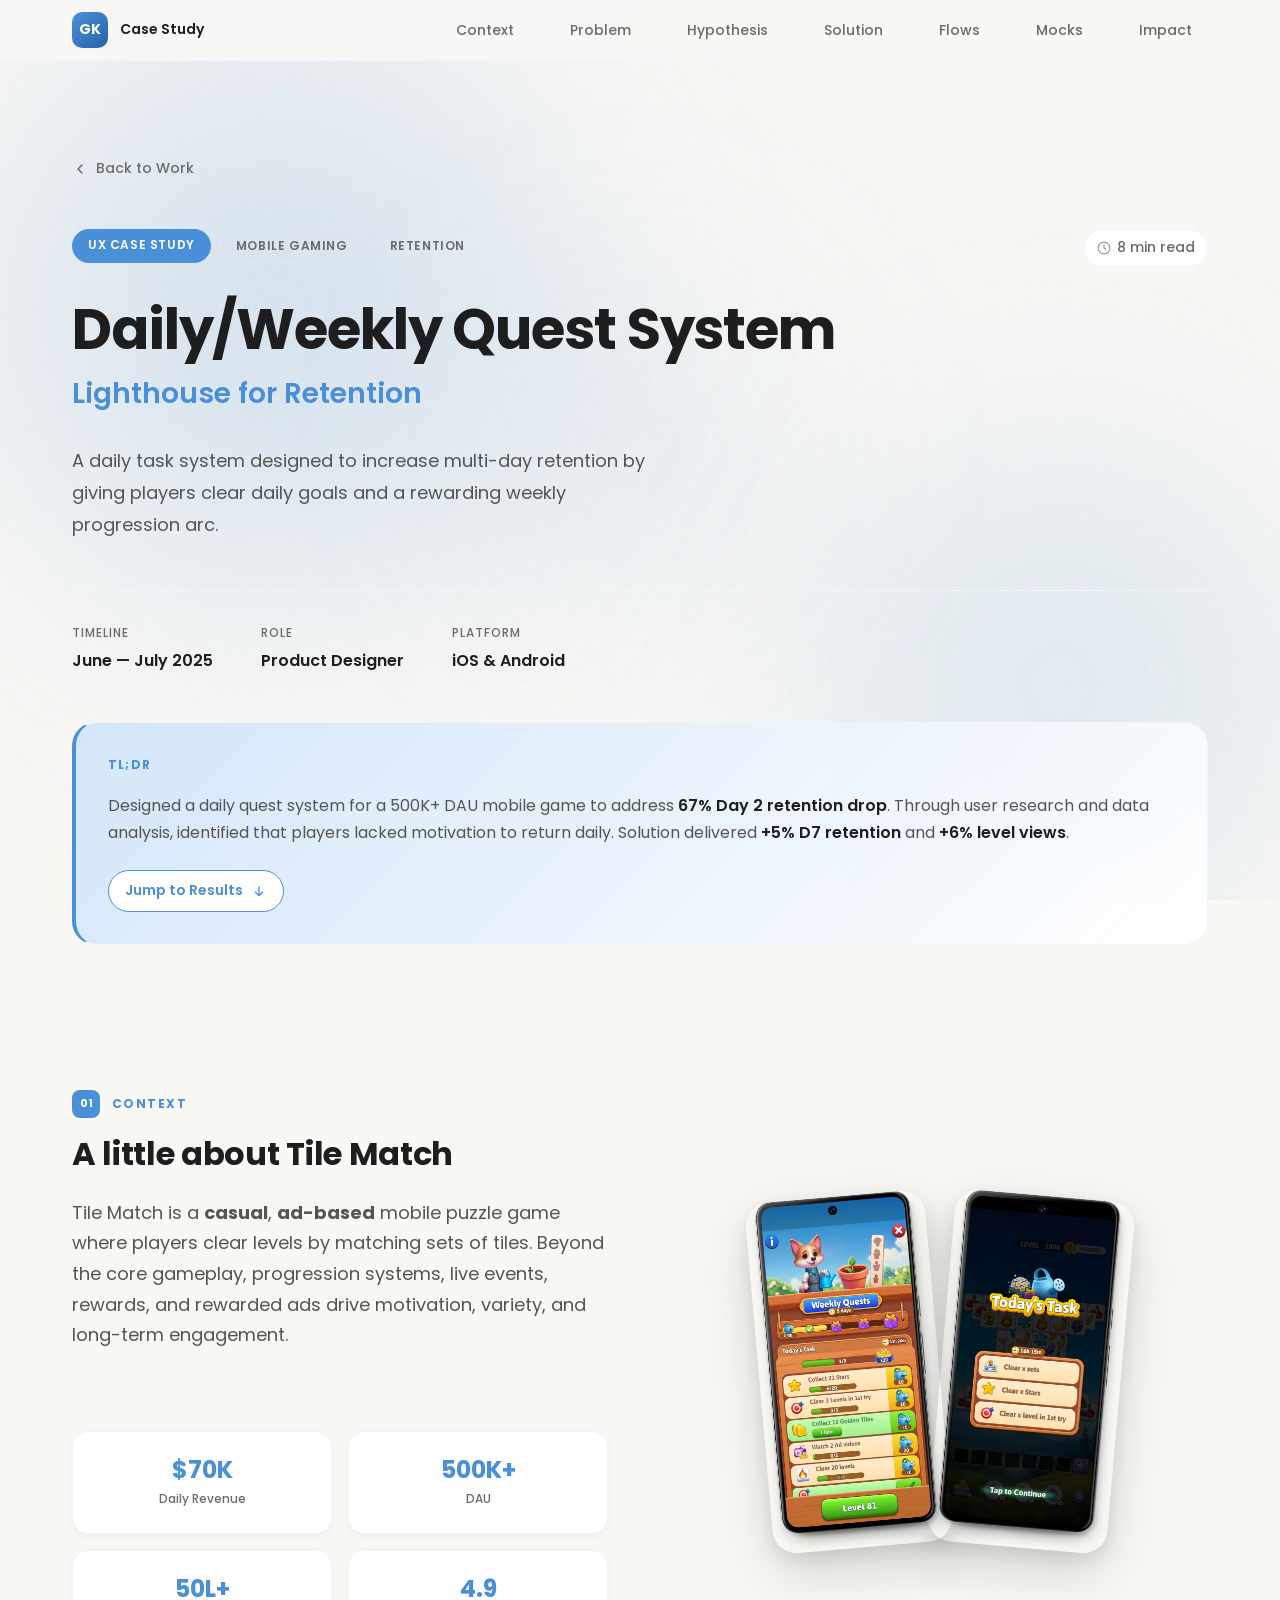
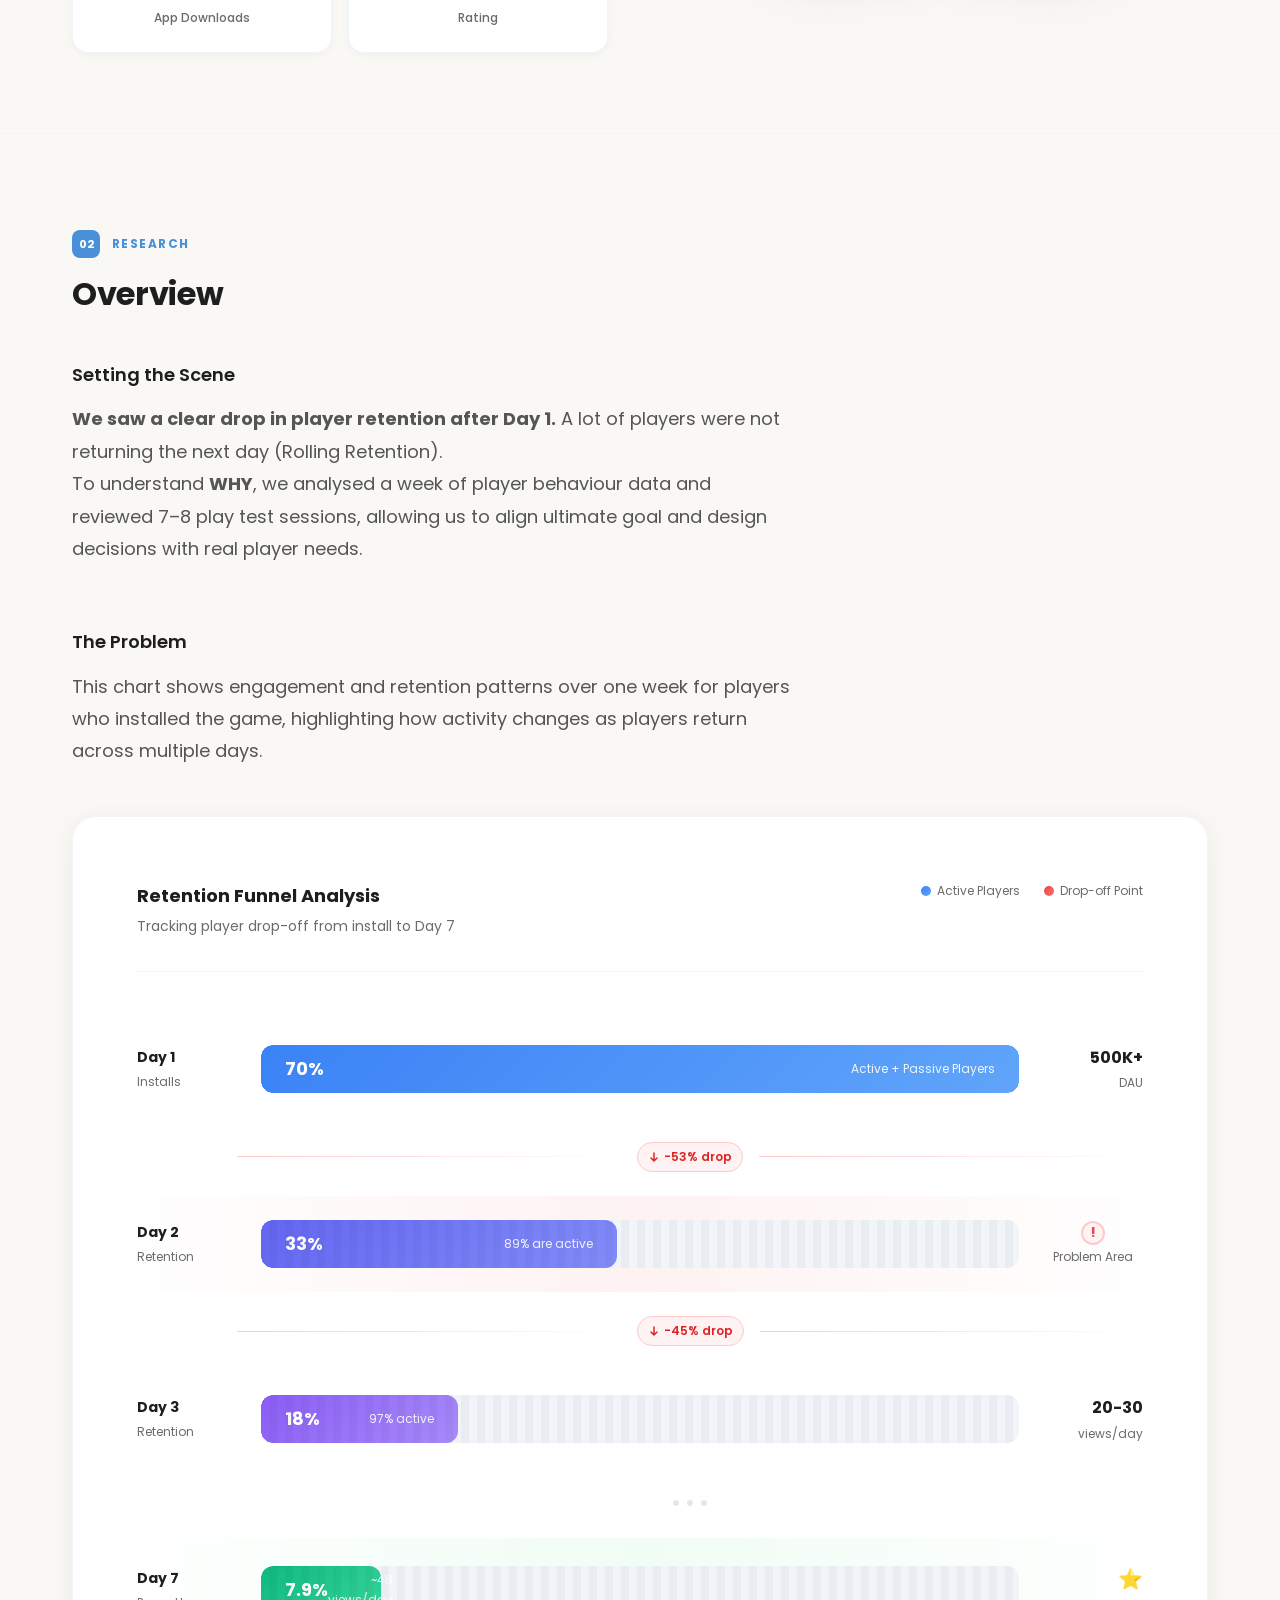
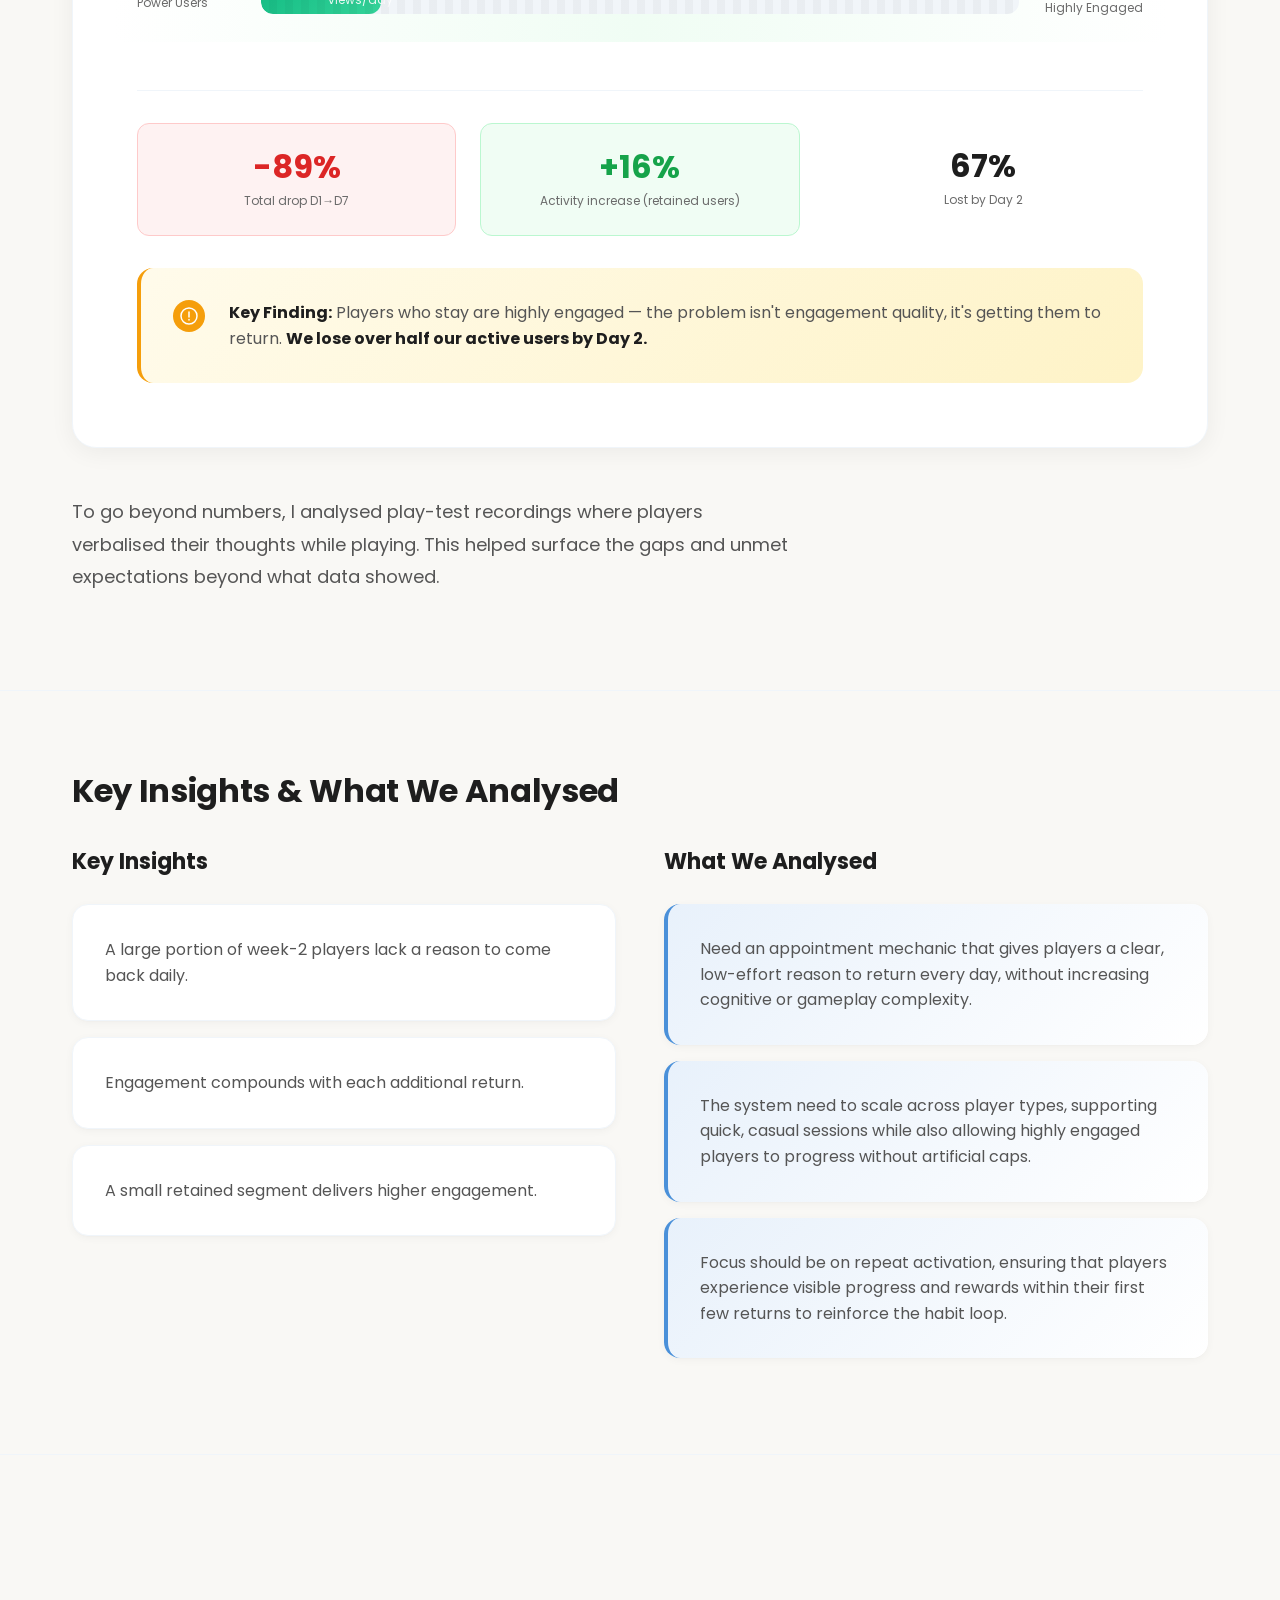
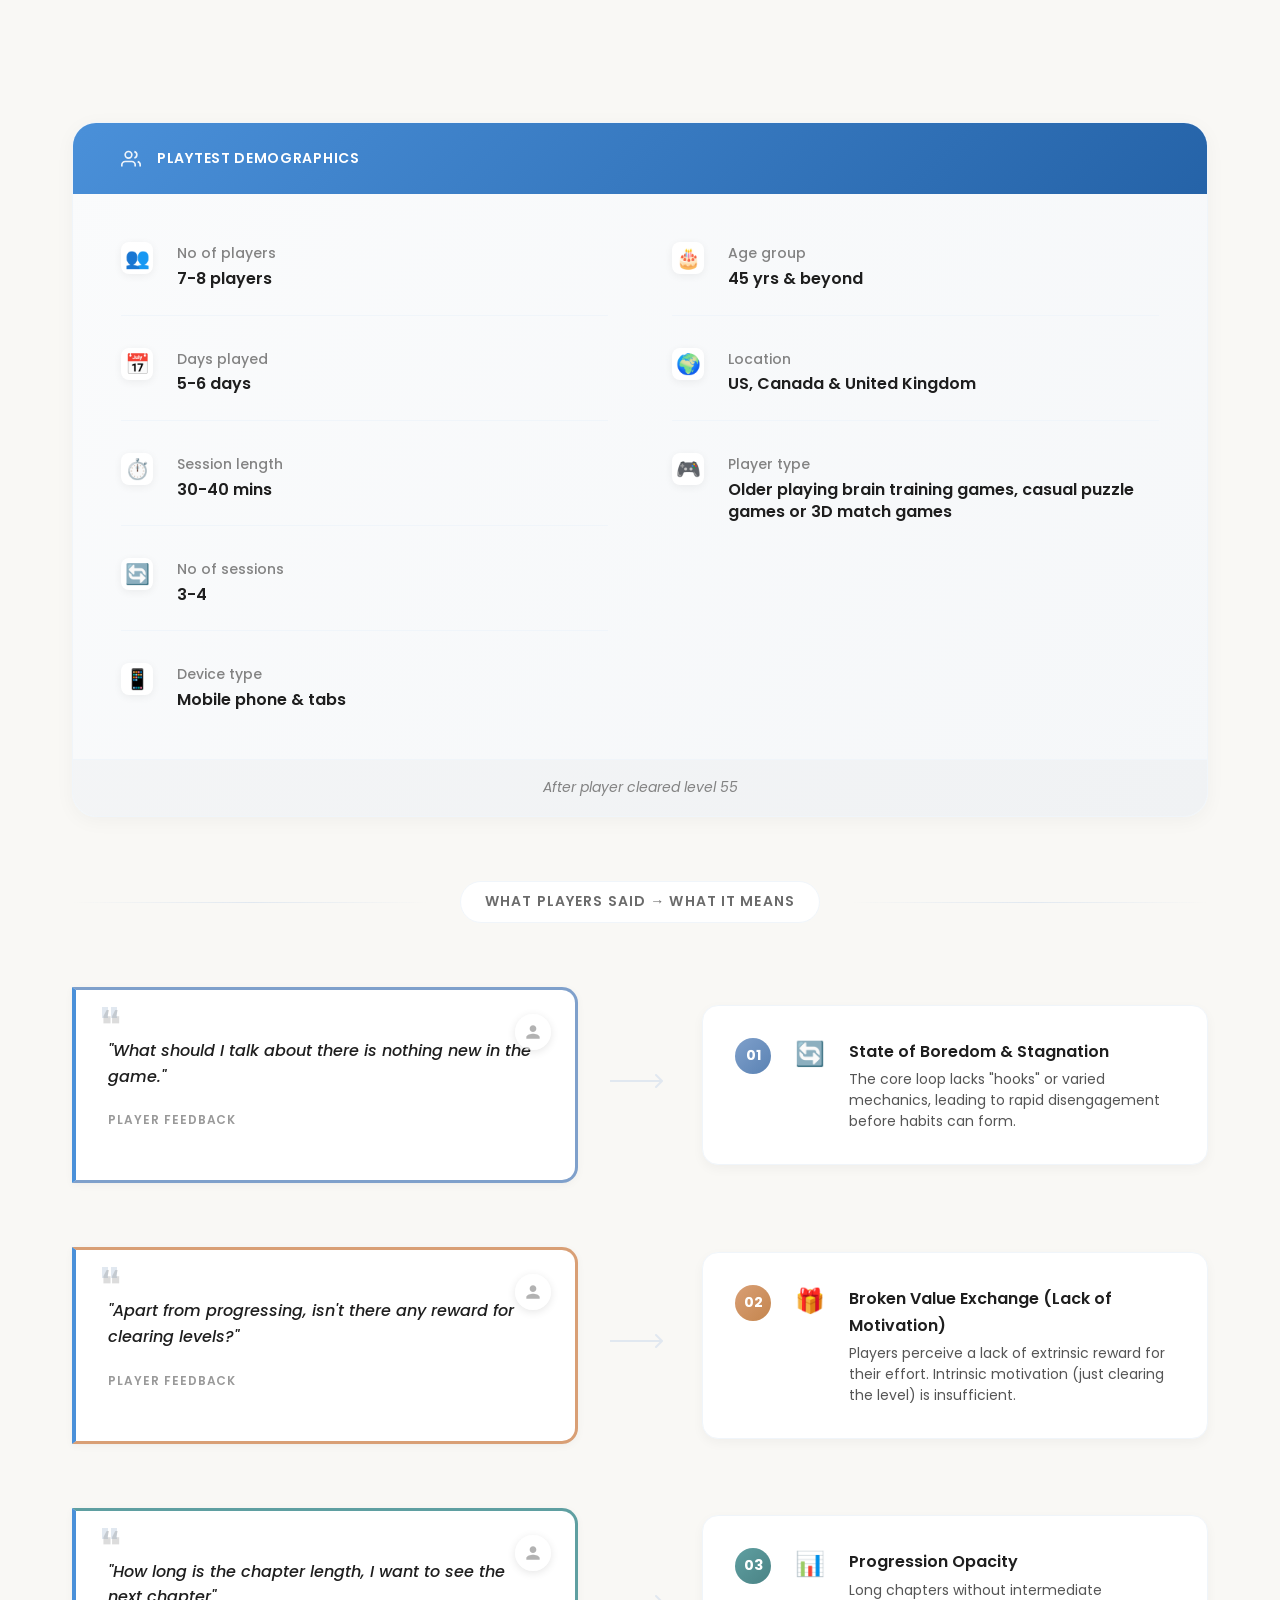
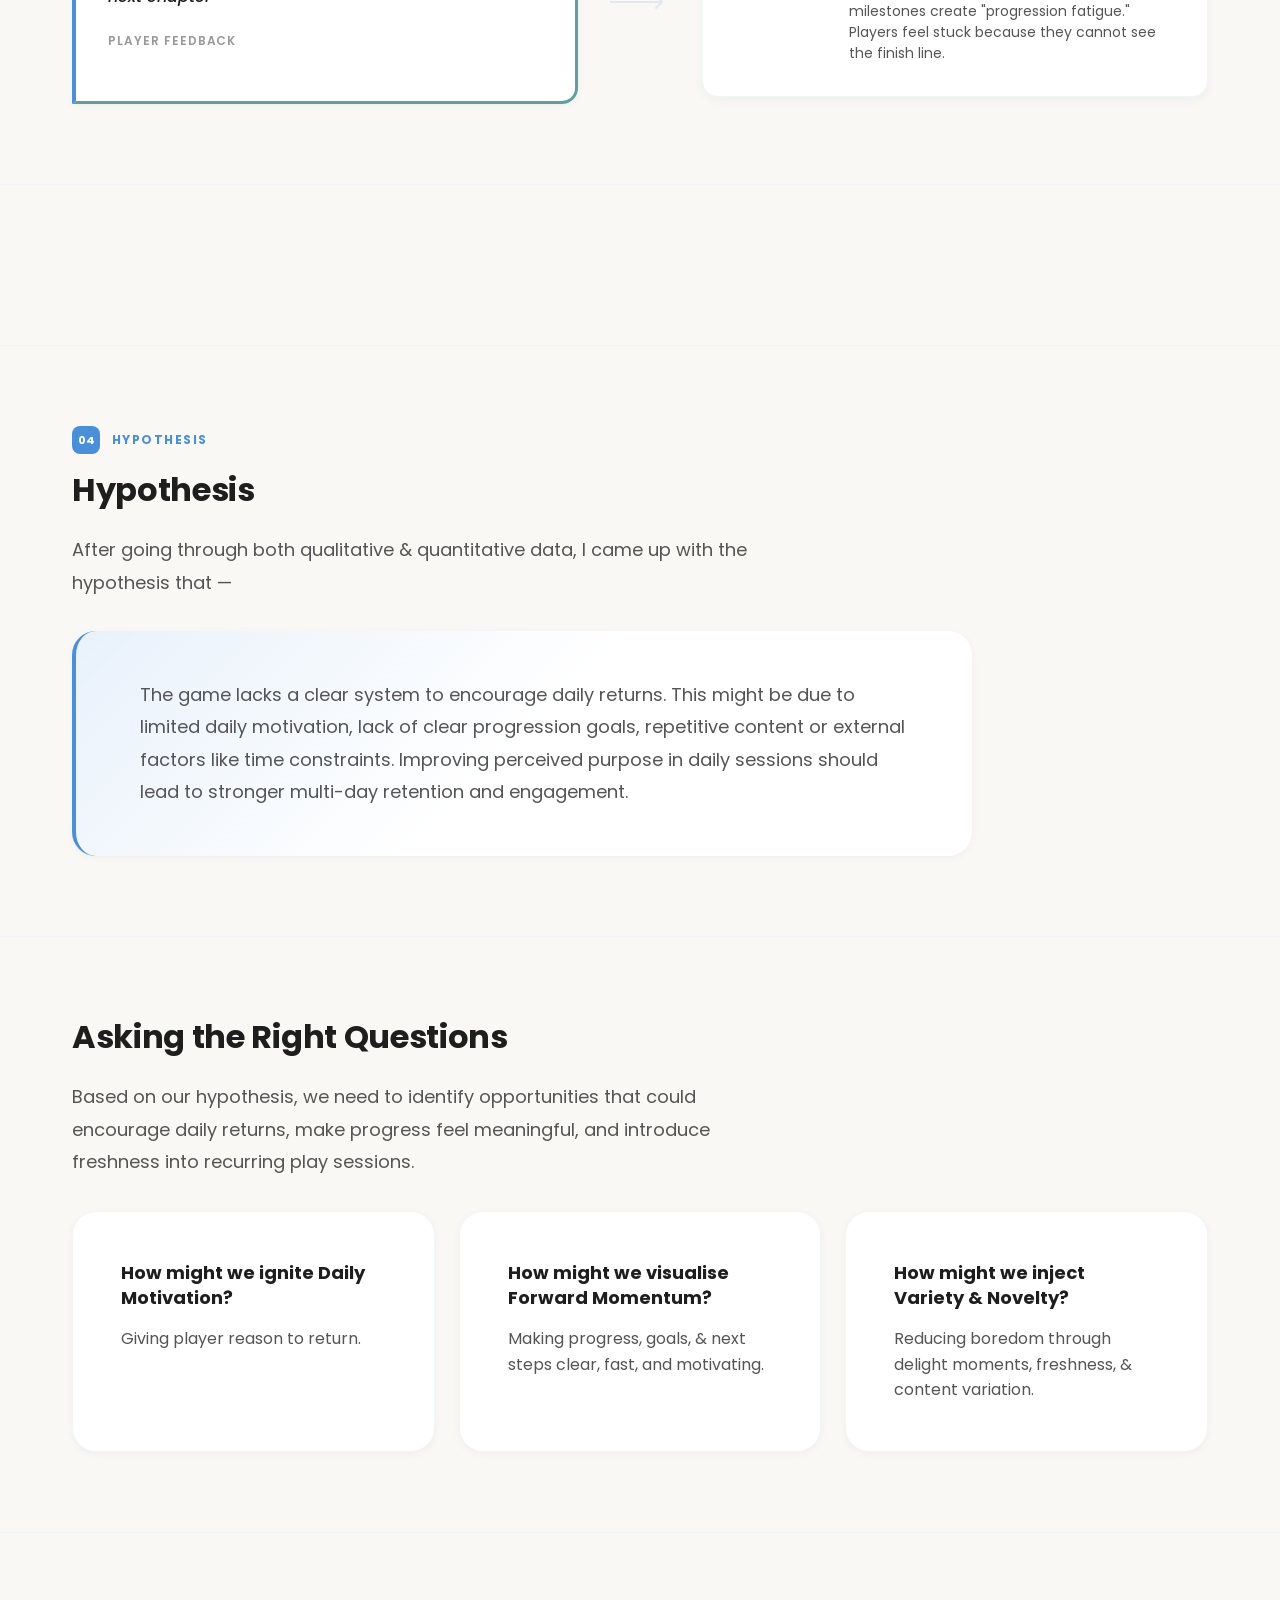
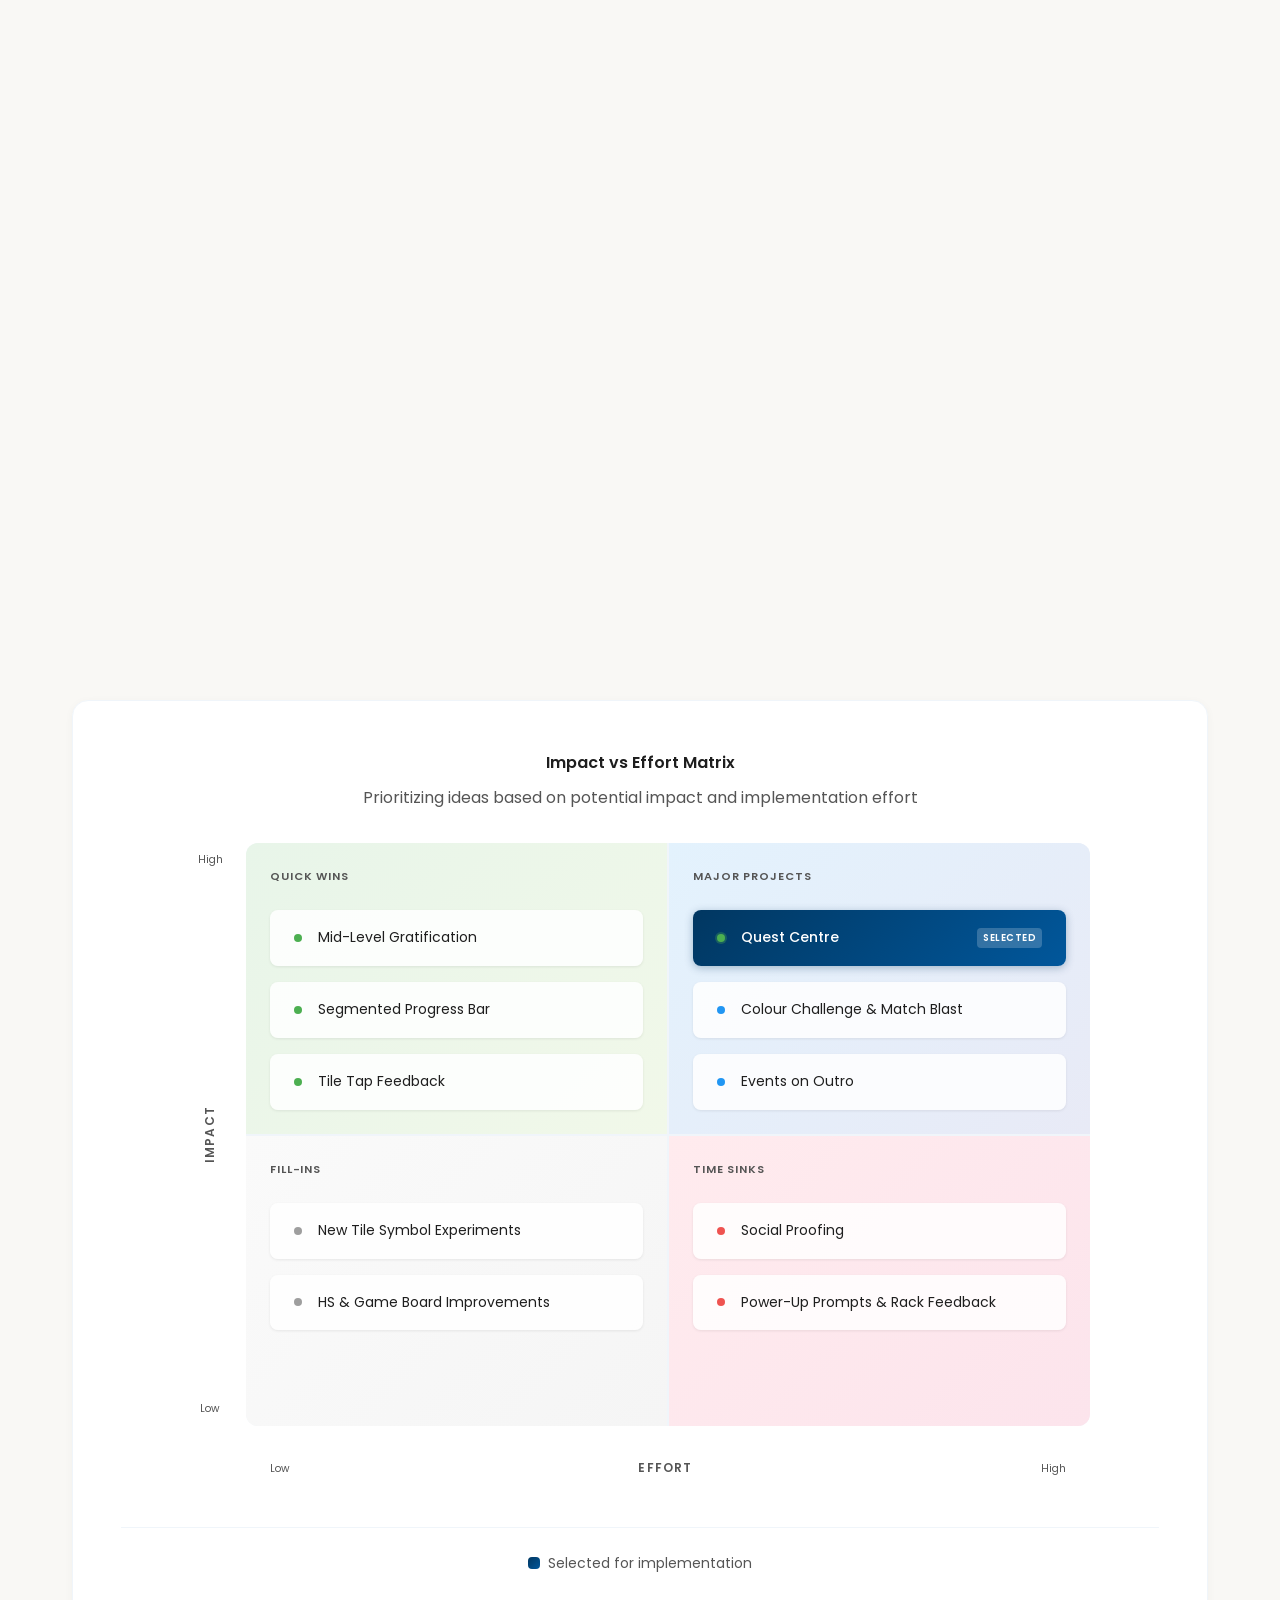
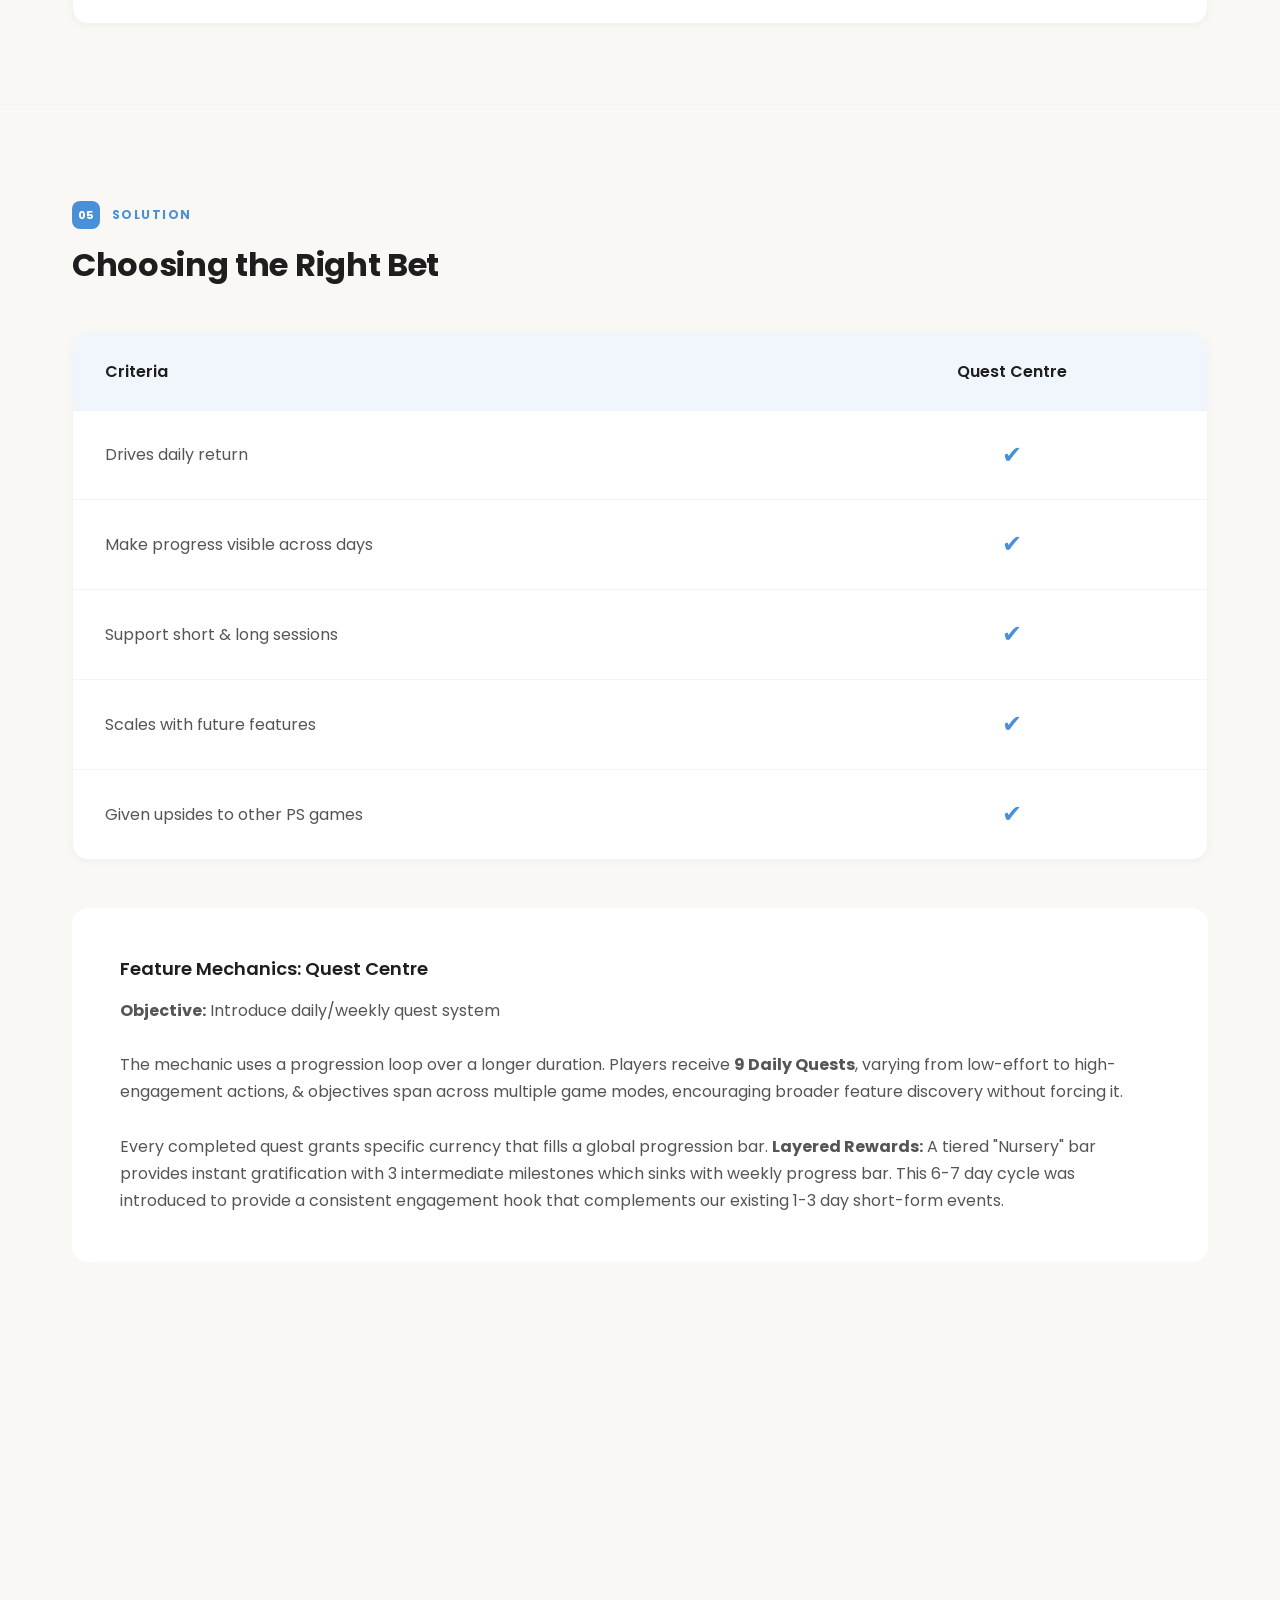
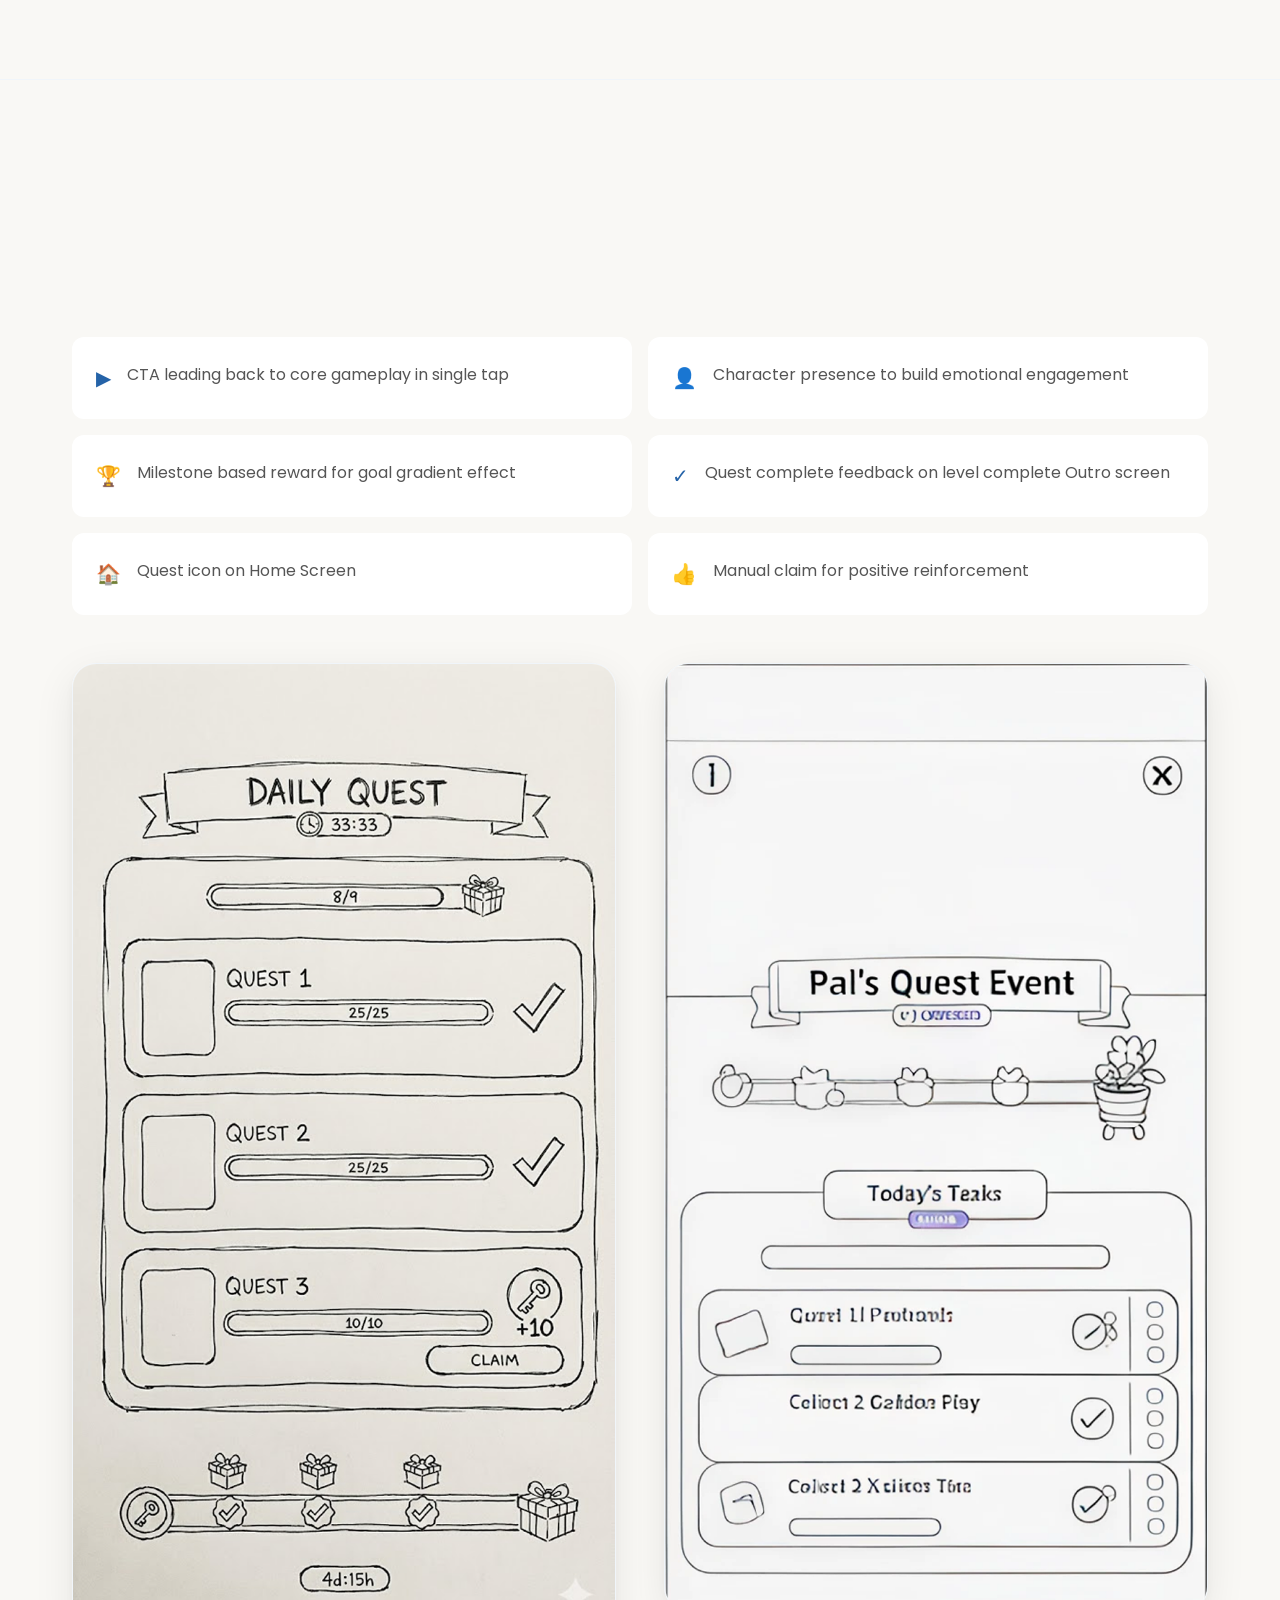
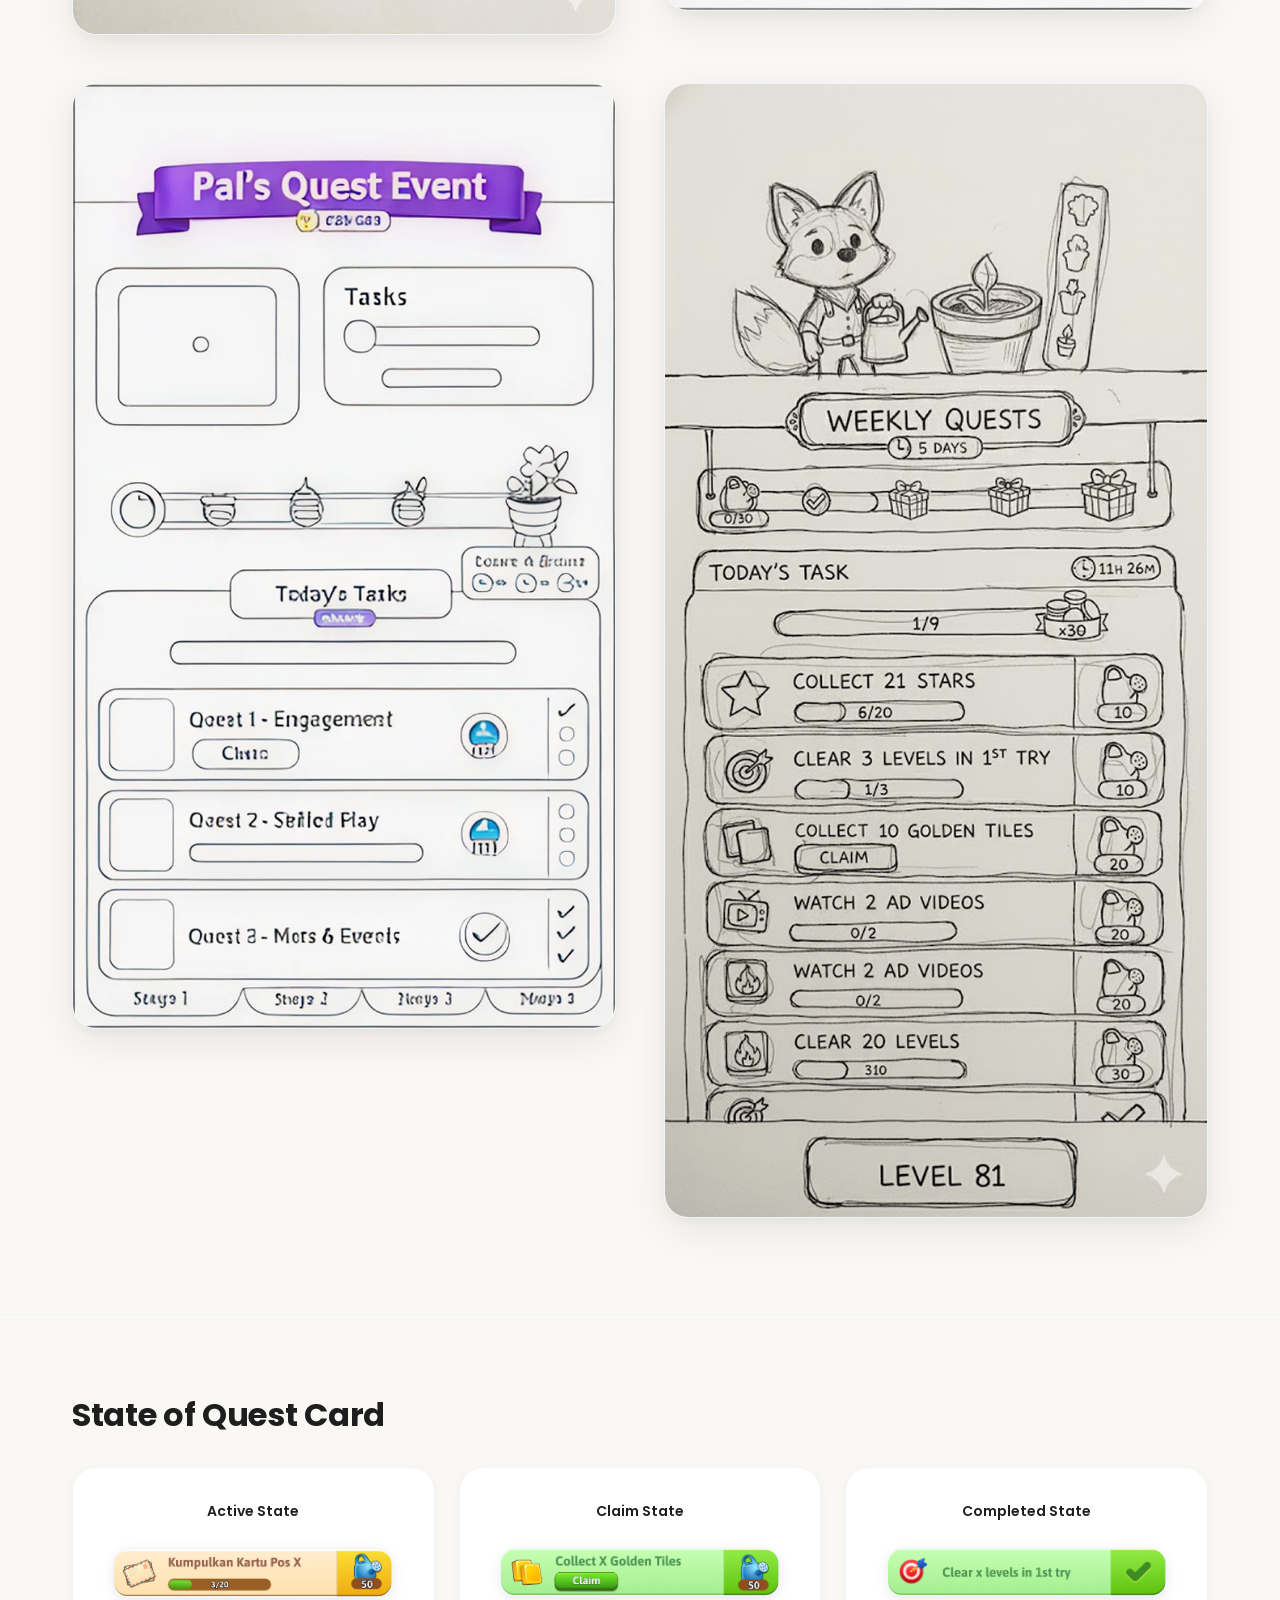
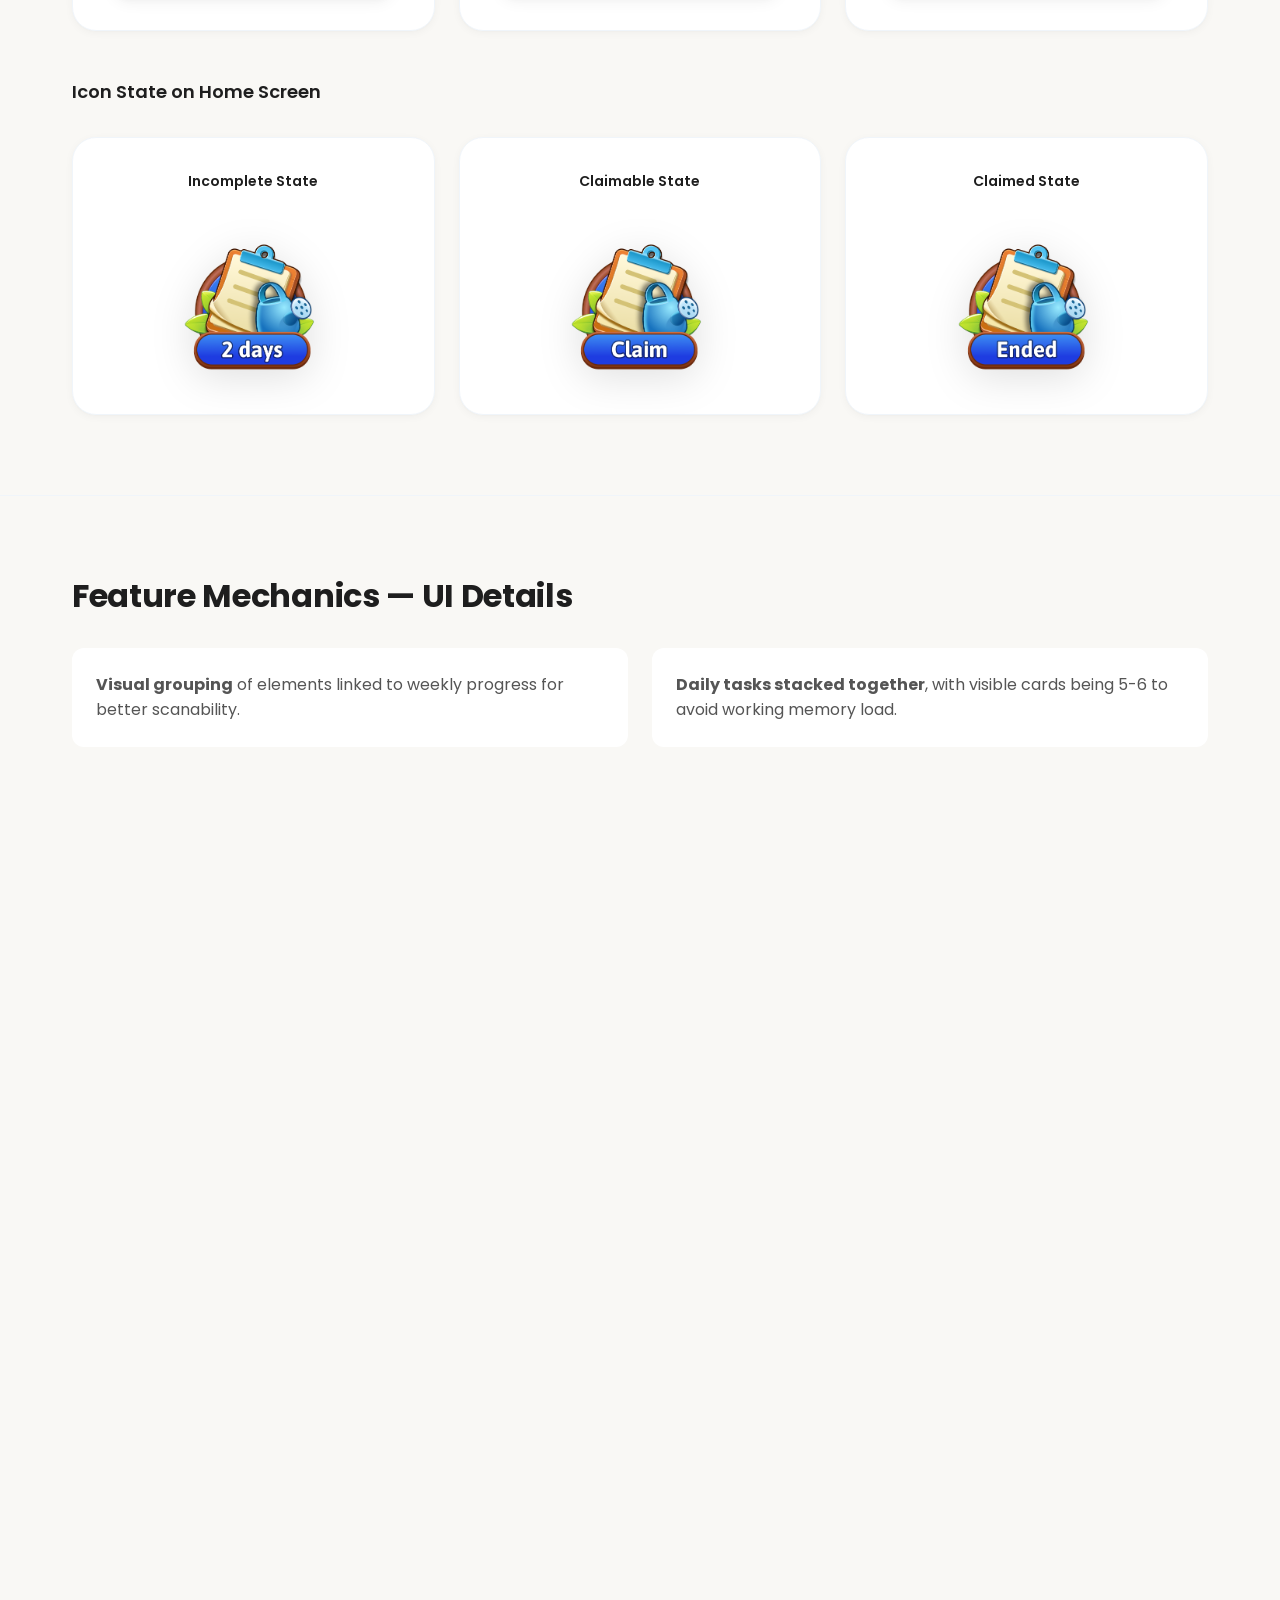
==== commit 952464be: "Add Impact vs Effort Matrix to Brainstorming section - Added 2x2 matrix visualization with quadrants" ====
--- a/case_studies/Case_study01/index.html
+++ b/case_studies/Case_study01/index.html
@@ -670,6 +670,99 @@
           <div class="idea-card">
             <h4 class="idea-card__title">Milestone Reward Grants</h4>
             <p class="idea-card__desc">Milestone based reward grant in longer chapters.</p>
+          </div>
+        </div>
+
+        <!-- Impact vs Effort Matrix -->
+        <div class="impact-effort-matrix reveal">
+          <h3 class="matrix-title">Impact vs Effort Matrix</h3>
+          <p class="matrix-subtitle">Prioritizing ideas based on potential impact and implementation effort</p>
+          
+          <div class="matrix-container">
+            <!-- Y-axis label -->
+            <div class="matrix-axis matrix-axis--y">
+              <span class="matrix-axis__label">IMPACT</span>
+              <span class="matrix-axis__high">High</span>
+              <span class="matrix-axis__low">Low</span>
+            </div>
+            
+            <!-- Matrix grid -->
+            <div class="matrix-grid">
+              <!-- Quadrant: High Impact, Low Effort (TOP LEFT) -->
+              <div class="matrix-quadrant matrix-quadrant--quick-wins">
+                <span class="matrix-quadrant__label">Quick Wins</span>
+                <div class="matrix-item matrix-item--green">
+                  <span class="matrix-item__dot"></span>
+                  <span>Mid-Level Gratification</span>
+                </div>
+                <div class="matrix-item matrix-item--green">
+                  <span class="matrix-item__dot"></span>
+                  <span>Segmented Progress Bar</span>
+                </div>
+                <div class="matrix-item matrix-item--green">
+                  <span class="matrix-item__dot"></span>
+                  <span>Tile Tap Feedback</span>
+                </div>
+              </div>
+              
+              <!-- Quadrant: High Impact, High Effort (TOP RIGHT) -->
+              <div class="matrix-quadrant matrix-quadrant--major-projects">
+                <span class="matrix-quadrant__label">Major Projects</span>
+                <div class="matrix-item matrix-item--selected">
+                  <span class="matrix-item__dot"></span>
+                  <span>Quest Centre</span>
+                  <span class="matrix-item__tag">Selected</span>
+                </div>
+                <div class="matrix-item matrix-item--blue">
+                  <span class="matrix-item__dot"></span>
+                  <span>Colour Challenge & Match Blast</span>
+                </div>
+                <div class="matrix-item matrix-item--blue">
+                  <span class="matrix-item__dot"></span>
+                  <span>Events on Outro</span>
+                </div>
+              </div>
+              
+              <!-- Quadrant: Low Impact, Low Effort (BOTTOM LEFT) -->
+              <div class="matrix-quadrant matrix-quadrant--fill-ins">
+                <span class="matrix-quadrant__label">Fill-ins</span>
+                <div class="matrix-item matrix-item--gray">
+                  <span class="matrix-item__dot"></span>
+                  <span>New Tile Symbol Experiments</span>
+                </div>
+                <div class="matrix-item matrix-item--gray">
+                  <span class="matrix-item__dot"></span>
+                  <span>HS & Game Board Improvements</span>
+                </div>
+              </div>
+              
+              <!-- Quadrant: Low Impact, High Effort (BOTTOM RIGHT) -->
+              <div class="matrix-quadrant matrix-quadrant--time-sinks">
+                <span class="matrix-quadrant__label">Time Sinks</span>
+                <div class="matrix-item matrix-item--red">
+                  <span class="matrix-item__dot"></span>
+                  <span>Social Proofing</span>
+                </div>
+                <div class="matrix-item matrix-item--red">
+                  <span class="matrix-item__dot"></span>
+                  <span>Power-Up Prompts & Rack Feedback</span>
+                </div>
+              </div>
+            </div>
+            
+            <!-- X-axis label -->
+            <div class="matrix-axis matrix-axis--x">
+              <span class="matrix-axis__low">Low</span>
+              <span class="matrix-axis__label">EFFORT</span>
+              <span class="matrix-axis__high">High</span>
+            </div>
+          </div>
+          
+          <div class="matrix-legend">
+            <div class="matrix-legend__item">
+              <span class="matrix-legend__dot matrix-legend__dot--selected"></span>
+              <span>Selected for implementation</span>
+            </div>
           </div>
         </div>
       </div>
--- a/case_studies/Case_study01/styles.css
+++ b/case_studies/Case_study01/styles.css
@@ -2864,6 +2864,265 @@
   line-height: 1.5;
 }
 
+/* ===== Impact vs Effort Matrix ===== */
+.impact-effort-matrix {
+  margin-top: var(--space-xxl);
+  padding: var(--space-xl);
+  background: var(--color-bg-card);
+  border-radius: var(--border-radius-lg);
+  box-shadow: var(--shadow-card);
+  border: 1px solid var(--color-border-light);
+}
+
+.matrix-title {
+  font-size: var(--fs-h3);
+  font-weight: var(--fw-semibold);
+  color: var(--color-text-primary);
+  margin-bottom: var(--space-xs);
+  text-align: center;
+}
+
+.matrix-subtitle {
+  font-size: var(--fs-body);
+  color: var(--color-text-muted);
+  text-align: center;
+  margin-bottom: var(--space-lg);
+}
+
+.matrix-container {
+  display: grid;
+  grid-template-columns: 40px 1fr;
+  grid-template-rows: 1fr auto;
+  gap: var(--space-sm);
+  max-width: 900px;
+  margin: 0 auto;
+}
+
+.matrix-axis {
+  display: flex;
+  align-items: center;
+  justify-content: center;
+}
+
+.matrix-axis--y {
+  grid-row: 1;
+  grid-column: 1;
+  flex-direction: column;
+  gap: var(--space-xs);
+  position: relative;
+}
+
+.matrix-axis--y .matrix-axis__label {
+  writing-mode: vertical-rl;
+  text-orientation: mixed;
+  transform: rotate(180deg);
+  font-size: 0.75rem;
+  font-weight: var(--fw-semibold);
+  color: var(--color-text-muted);
+  letter-spacing: 0.1em;
+  text-transform: uppercase;
+}
+
+.matrix-axis--y .matrix-axis__high,
+.matrix-axis--y .matrix-axis__low {
+  font-size: 0.65rem;
+  color: var(--color-text-muted);
+  position: absolute;
+}
+
+.matrix-axis--y .matrix-axis__high {
+  top: 8px;
+}
+
+.matrix-axis--y .matrix-axis__low {
+  bottom: 8px;
+}
+
+.matrix-axis--x {
+  grid-row: 2;
+  grid-column: 2;
+  justify-content: space-between;
+  padding: var(--space-sm) var(--space-md);
+}
+
+.matrix-axis--x .matrix-axis__label {
+  font-size: 0.75rem;
+  font-weight: var(--fw-semibold);
+  color: var(--color-text-muted);
+  letter-spacing: 0.1em;
+  text-transform: uppercase;
+}
+
+.matrix-axis--x .matrix-axis__high,
+.matrix-axis--x .matrix-axis__low {
+  font-size: 0.65rem;
+  color: var(--color-text-muted);
+}
+
+.matrix-grid {
+  grid-row: 1;
+  grid-column: 2;
+  display: grid;
+  grid-template-columns: 1fr 1fr;
+  grid-template-rows: 1fr 1fr;
+  gap: 2px;
+  background: var(--color-border-light);
+  border-radius: var(--border-radius-md);
+  overflow: hidden;
+  min-height: 400px;
+}
+
+.matrix-quadrant {
+  padding: var(--space-md);
+  display: flex;
+  flex-direction: column;
+  gap: var(--space-sm);
+}
+
+.matrix-quadrant--quick-wins {
+  background: linear-gradient(135deg, #e8f5e9 0%, #f1f8e9 100%);
+}
+
+.matrix-quadrant--major-projects {
+  background: linear-gradient(135deg, #e3f2fd 0%, #e8eaf6 100%);
+}
+
+.matrix-quadrant--fill-ins {
+  background: linear-gradient(135deg, #fafafa 0%, #f5f5f5 100%);
+}
+
+.matrix-quadrant--time-sinks {
+  background: linear-gradient(135deg, #ffebee 0%, #fce4ec 100%);
+}
+
+.matrix-quadrant__label {
+  font-size: 0.7rem;
+  font-weight: var(--fw-semibold);
+  text-transform: uppercase;
+  letter-spacing: 0.08em;
+  color: var(--color-text-muted);
+  margin-bottom: var(--space-xs);
+}
+
+.matrix-item {
+  display: flex;
+  align-items: center;
+  gap: var(--space-sm);
+  padding: var(--space-sm) var(--space-md);
+  background: rgba(255, 255, 255, 0.85);
+  border-radius: var(--border-radius-sm);
+  font-size: var(--fs-small);
+  color: var(--color-text-primary);
+  box-shadow: 0 1px 3px rgba(0, 0, 0, 0.08);
+  transition: transform 0.2s ease, box-shadow 0.2s ease;
+}
+
+.matrix-item:hover {
+  transform: translateY(-1px);
+  box-shadow: 0 2px 6px rgba(0, 0, 0, 0.12);
+}
+
+.matrix-item__dot {
+  width: 8px;
+  height: 8px;
+  border-radius: 50%;
+  flex-shrink: 0;
+}
+
+.matrix-item--green .matrix-item__dot {
+  background: #4caf50;
+}
+
+.matrix-item--blue .matrix-item__dot {
+  background: #2196f3;
+}
+
+.matrix-item--gray .matrix-item__dot {
+  background: #9e9e9e;
+}
+
+.matrix-item--red .matrix-item__dot {
+  background: #ef5350;
+}
+
+.matrix-item--selected {
+  background: linear-gradient(135deg, #013761 0%, #01579b 100%);
+  color: #ffffff;
+  font-weight: var(--fw-medium);
+  box-shadow: 0 2px 8px rgba(1, 55, 97, 0.3);
+}
+
+.matrix-item--selected .matrix-item__dot {
+  background: #4caf50;
+  box-shadow: 0 0 0 2px rgba(76, 175, 80, 0.3);
+}
+
+.matrix-item__tag {
+  font-size: 0.6rem;
+  font-weight: var(--fw-semibold);
+  text-transform: uppercase;
+  letter-spacing: 0.05em;
+  background: rgba(255, 255, 255, 0.2);
+  padding: 2px 6px;
+  border-radius: 4px;
+  margin-left: auto;
+}
+
+.matrix-legend {
+  display: flex;
+  justify-content: center;
+  gap: var(--space-lg);
+  margin-top: var(--space-lg);
+  padding-top: var(--space-md);
+  border-top: 1px solid var(--color-border-light);
+}
+
+.matrix-legend__item {
+  display: flex;
+  align-items: center;
+  gap: var(--space-xs);
+  font-size: var(--fs-small);
+  color: var(--color-text-muted);
+}
+
+.matrix-legend__dot {
+  width: 12px;
+  height: 12px;
+  border-radius: 4px;
+}
+
+.matrix-legend__dot--selected {
+  background: linear-gradient(135deg, #013761 0%, #01579b 100%);
+}
+
+/* Matrix Responsive */
+@media (max-width: 768px) {
+  .impact-effort-matrix {
+    padding: var(--space-md);
+  }
+  
+  .matrix-container {
+    grid-template-columns: 30px 1fr;
+  }
+  
+  .matrix-grid {
+    min-height: 500px;
+  }
+  
+  .matrix-quadrant {
+    padding: var(--space-sm);
+  }
+  
+  .matrix-item {
+    padding: var(--space-xs) var(--space-sm);
+    font-size: 0.75rem;
+  }
+  
+  .matrix-item__tag {
+    display: none;
+  }
+}
+
 /* ===== SECTION: Choosing the Right Bet ===== */
 .choosing {
   padding: var(--space-section-lg) 0;
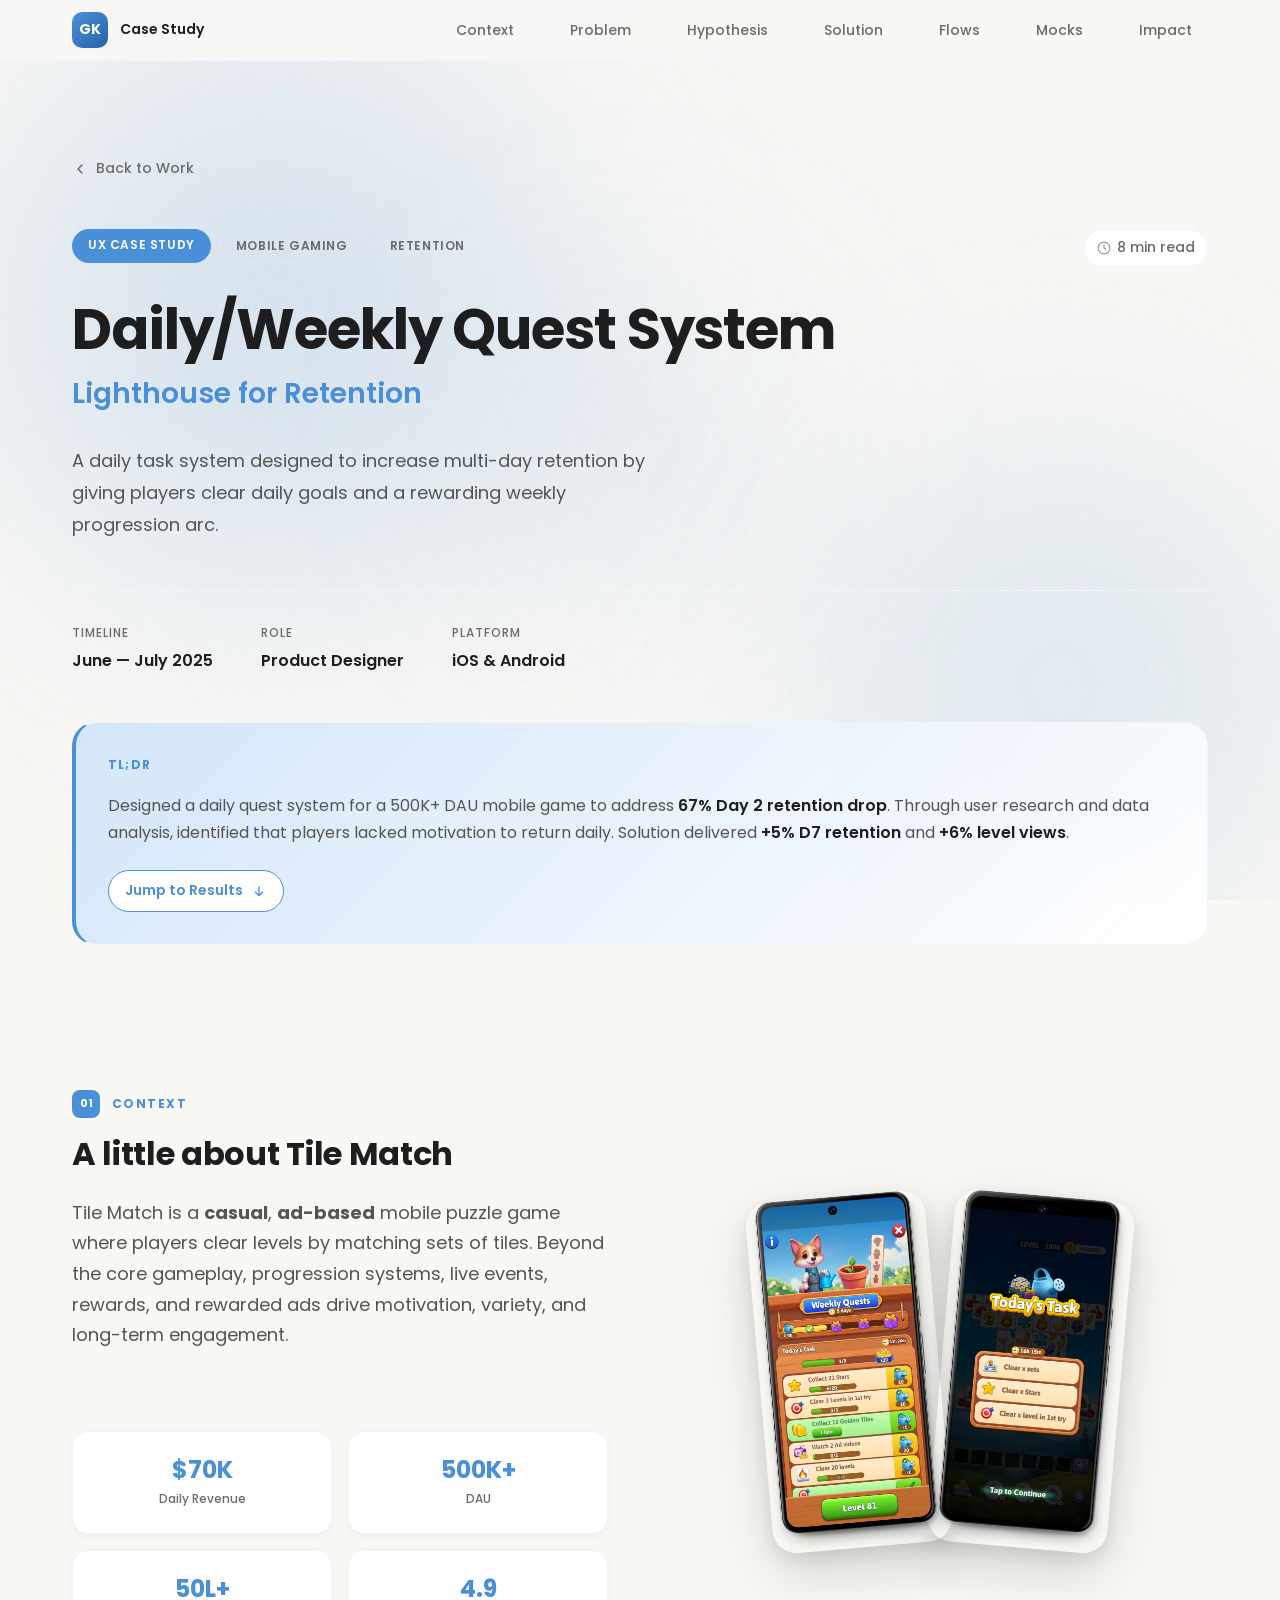
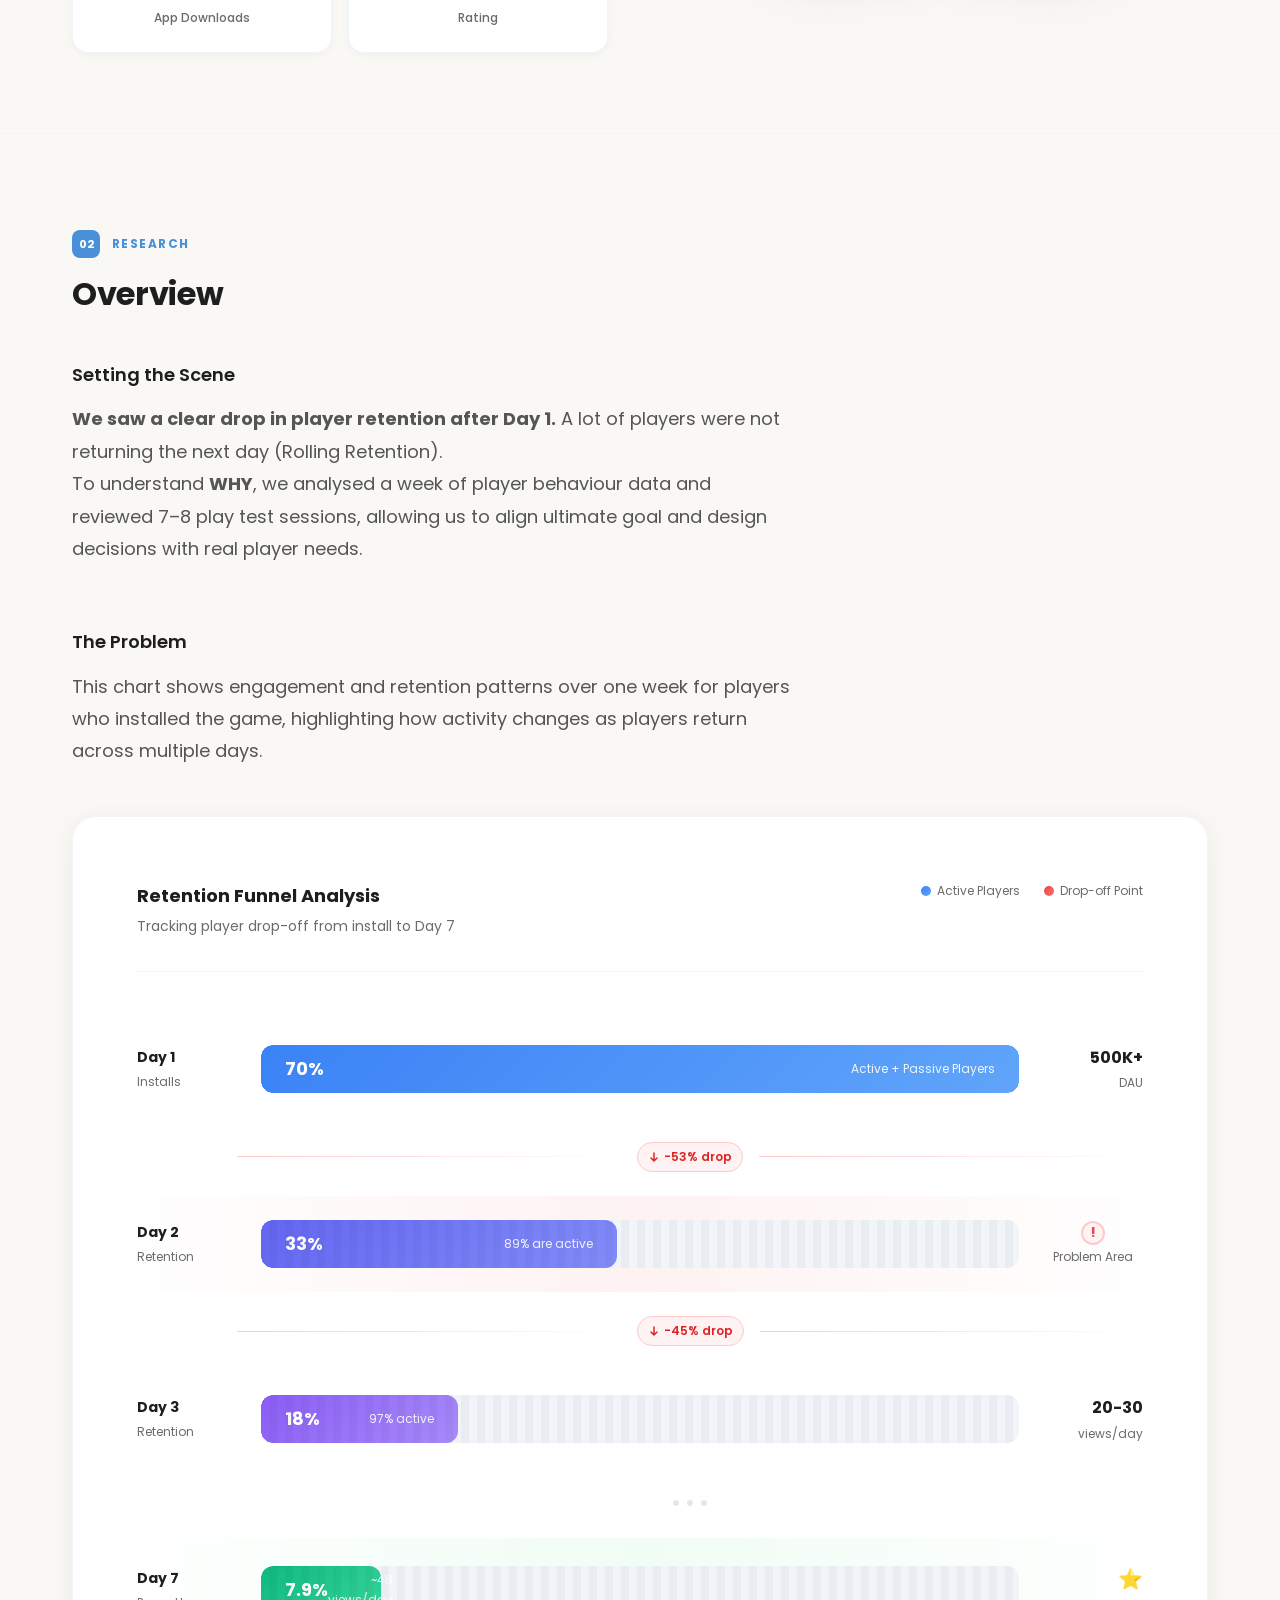
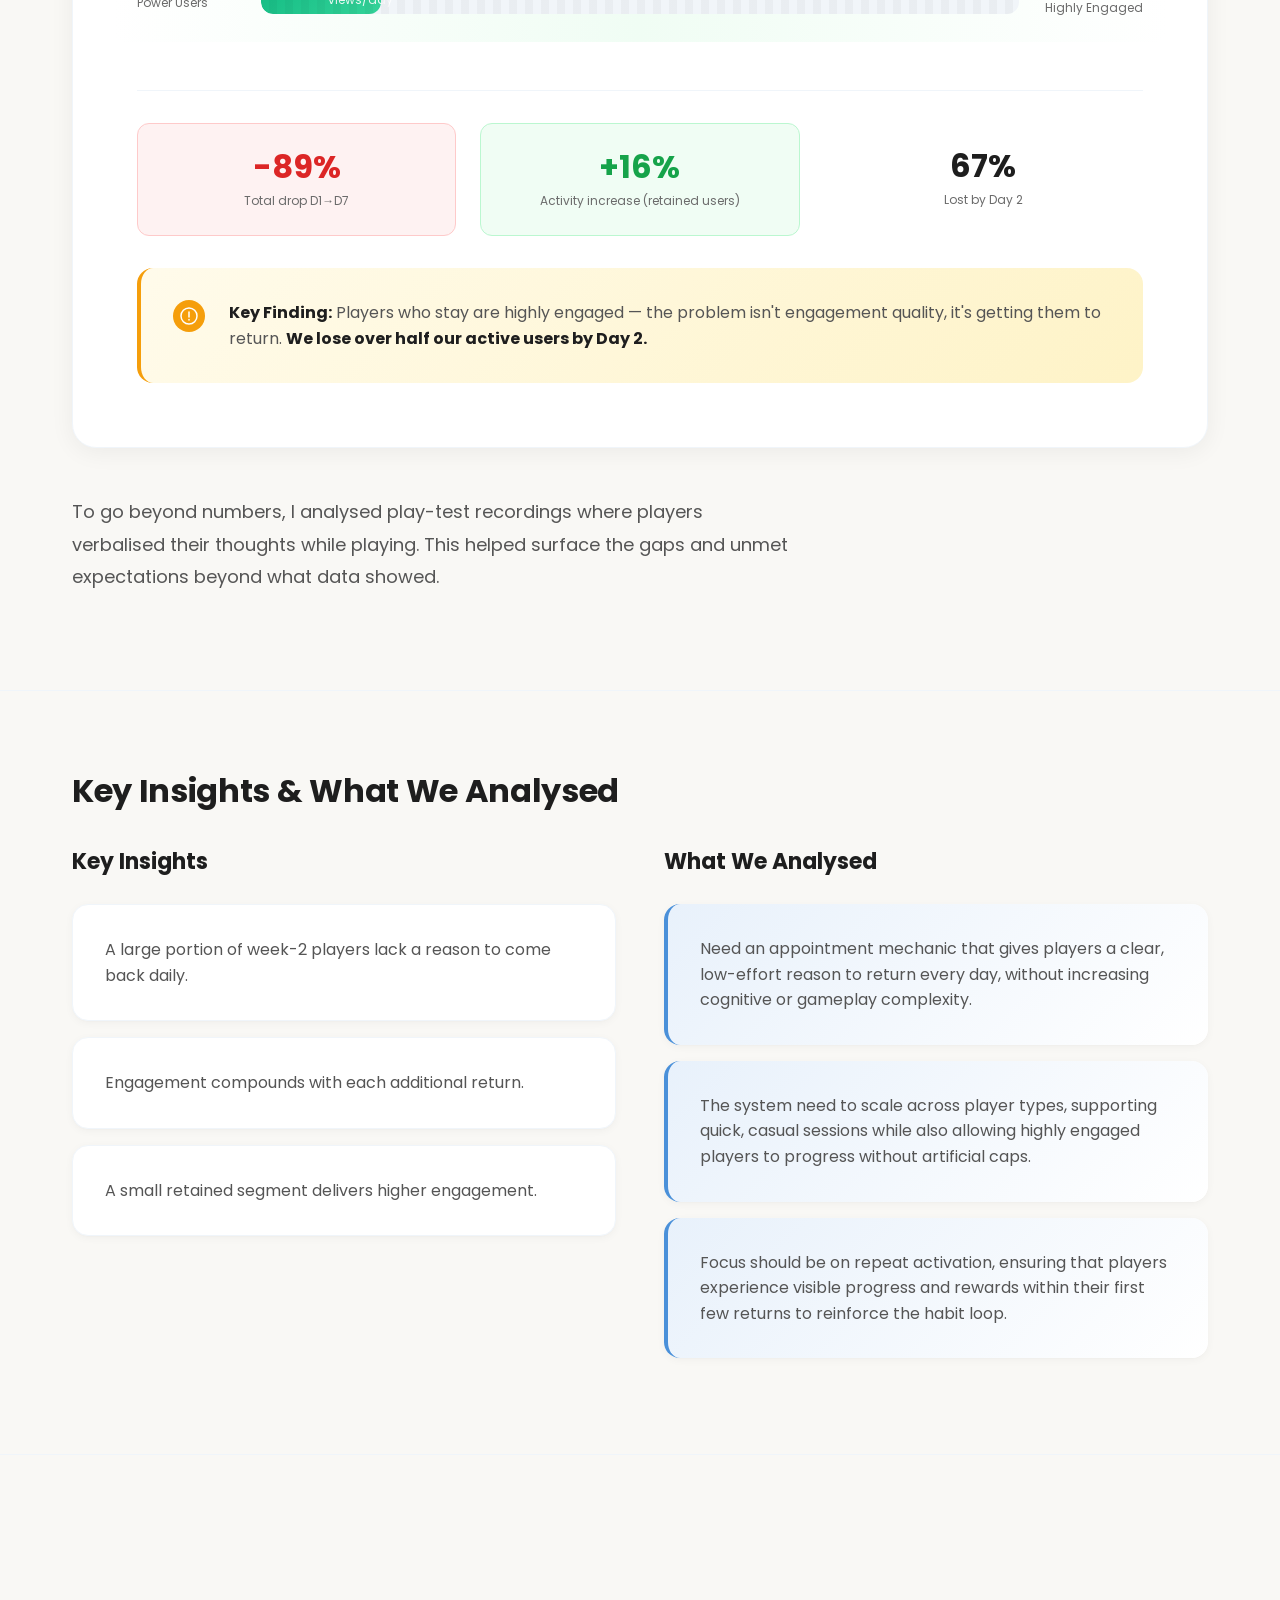
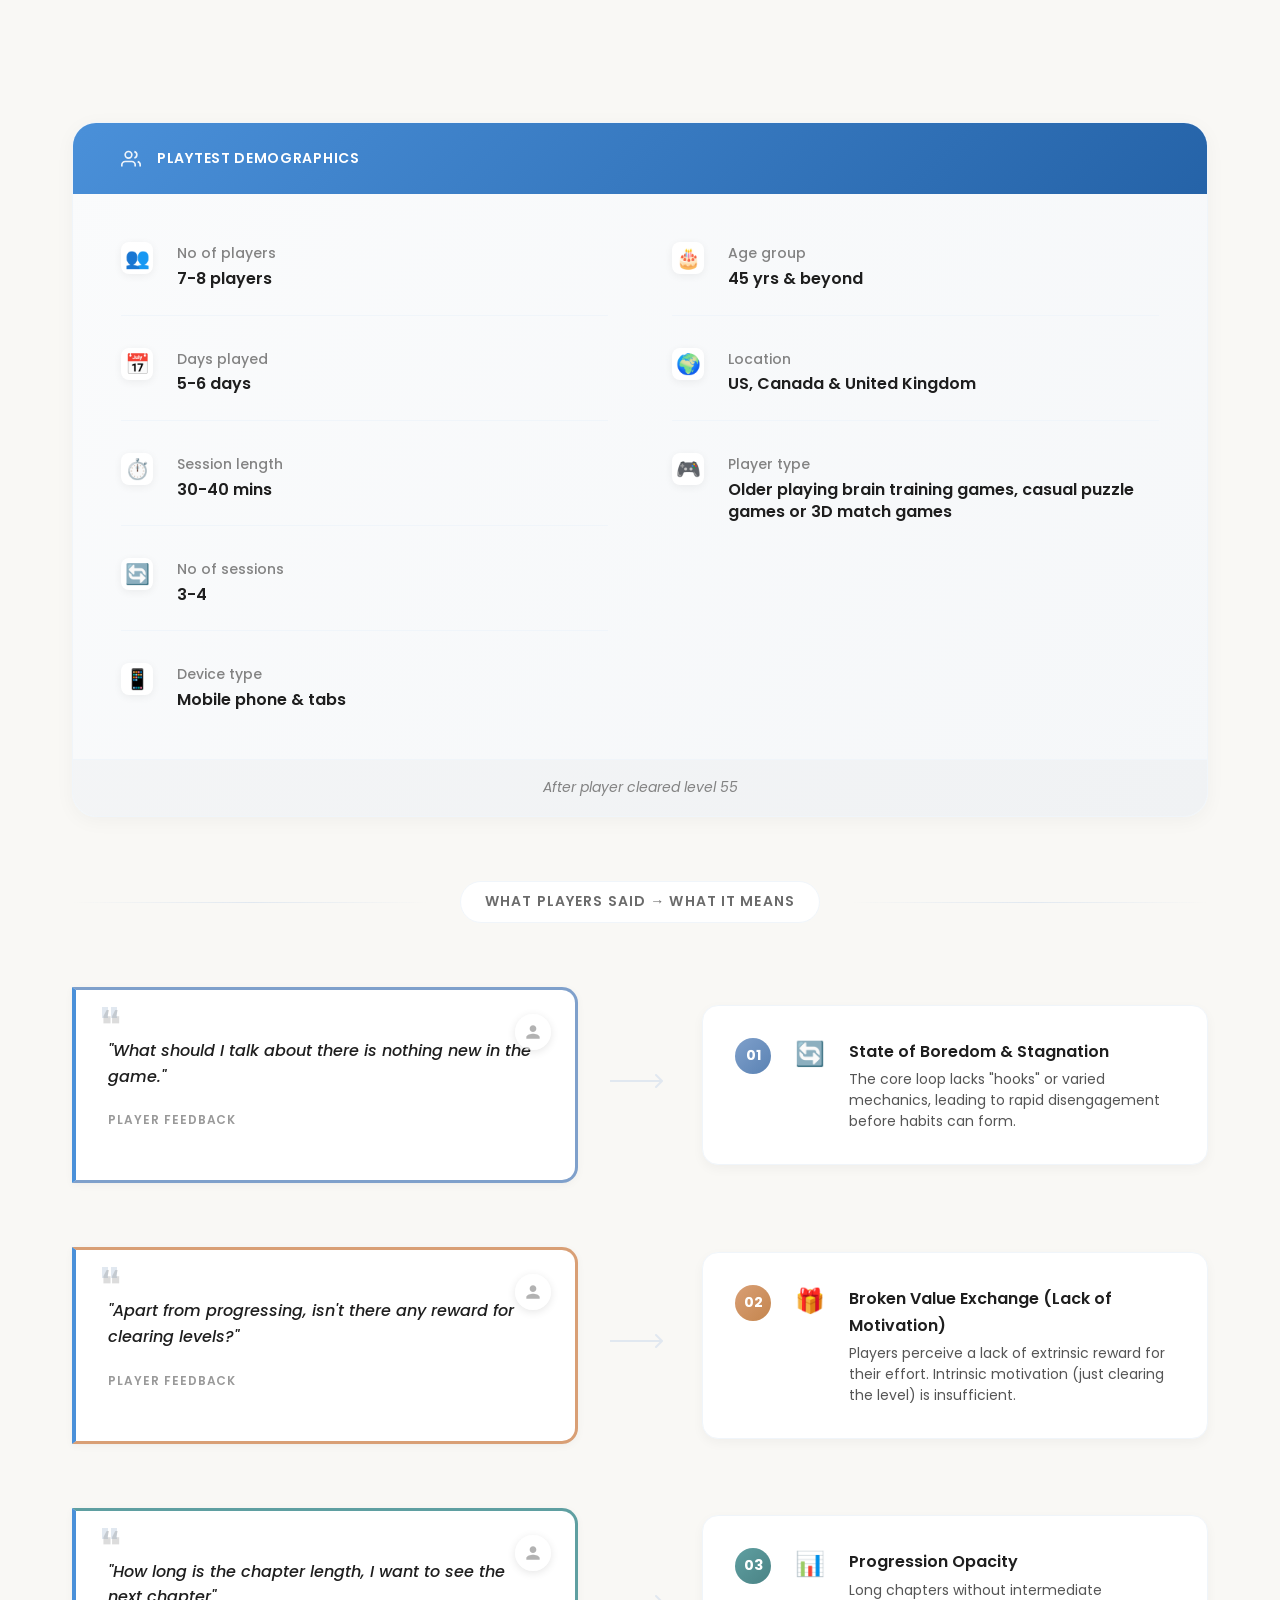
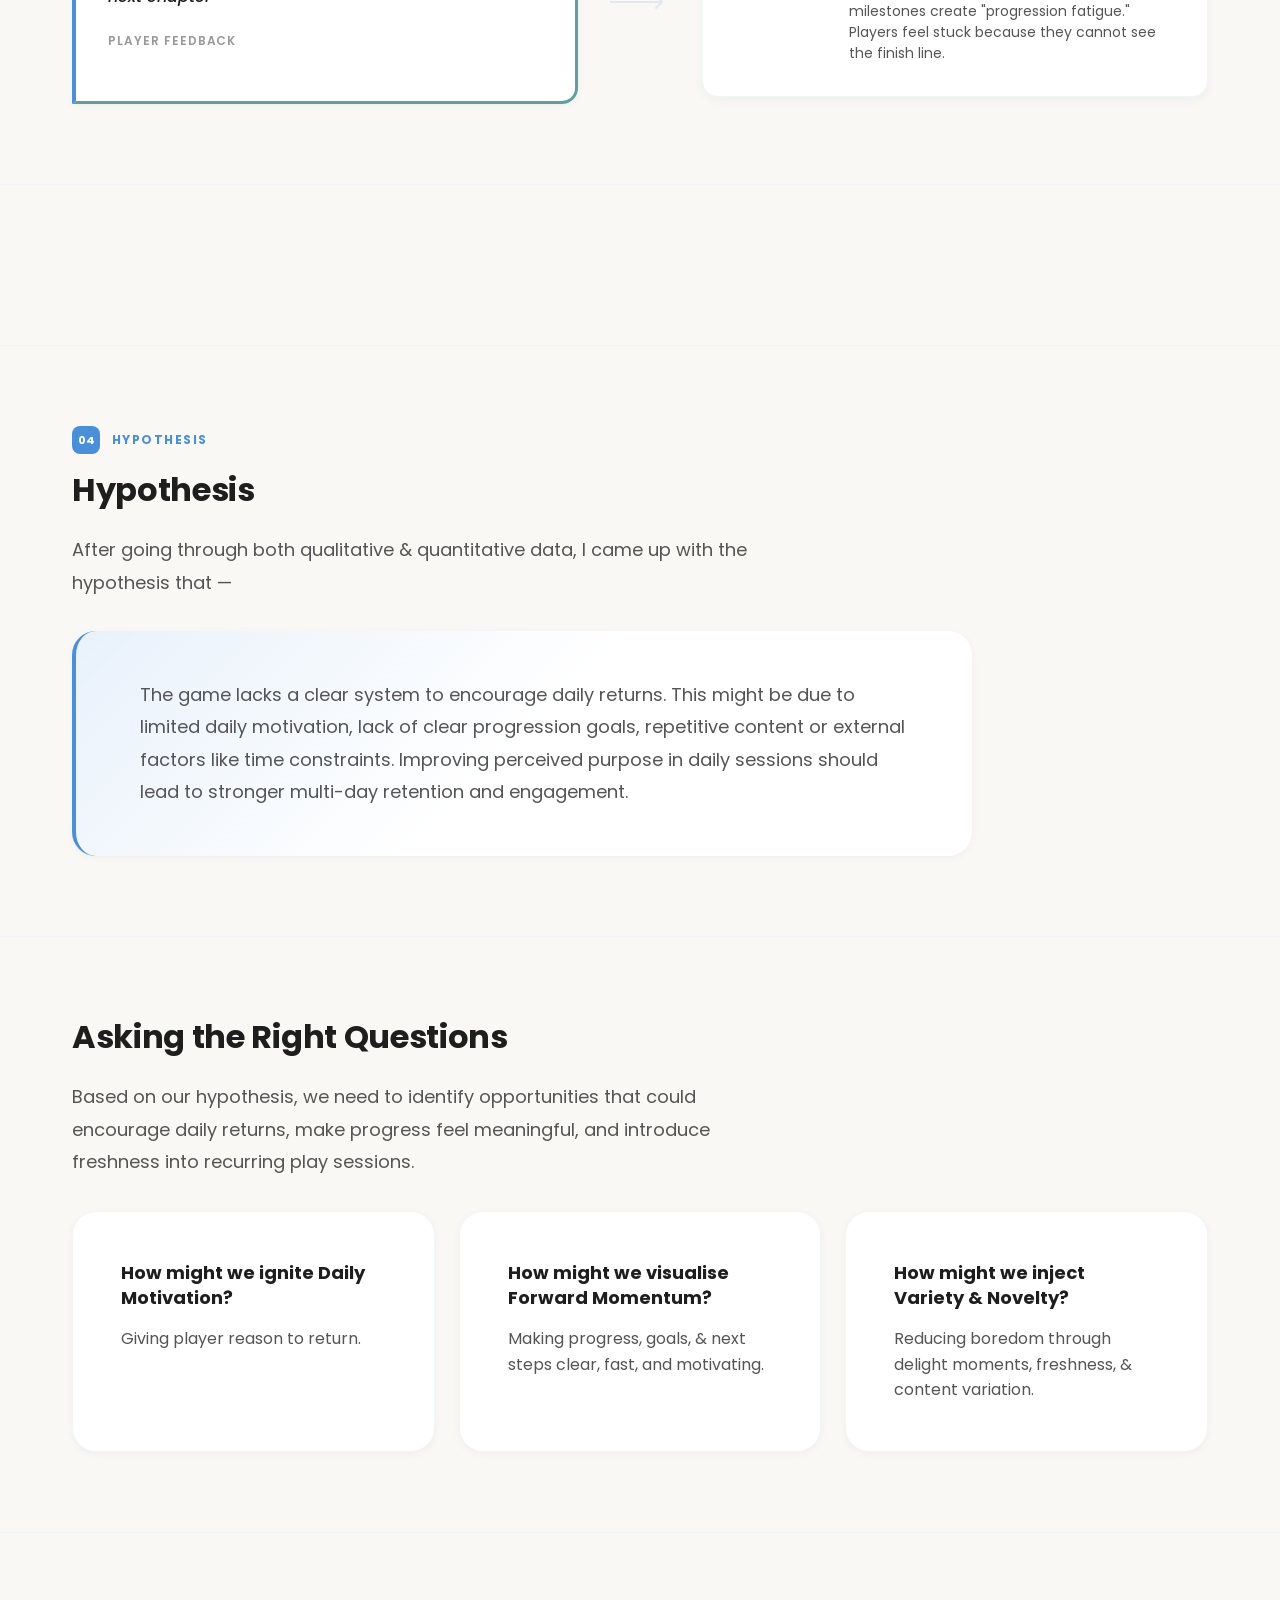
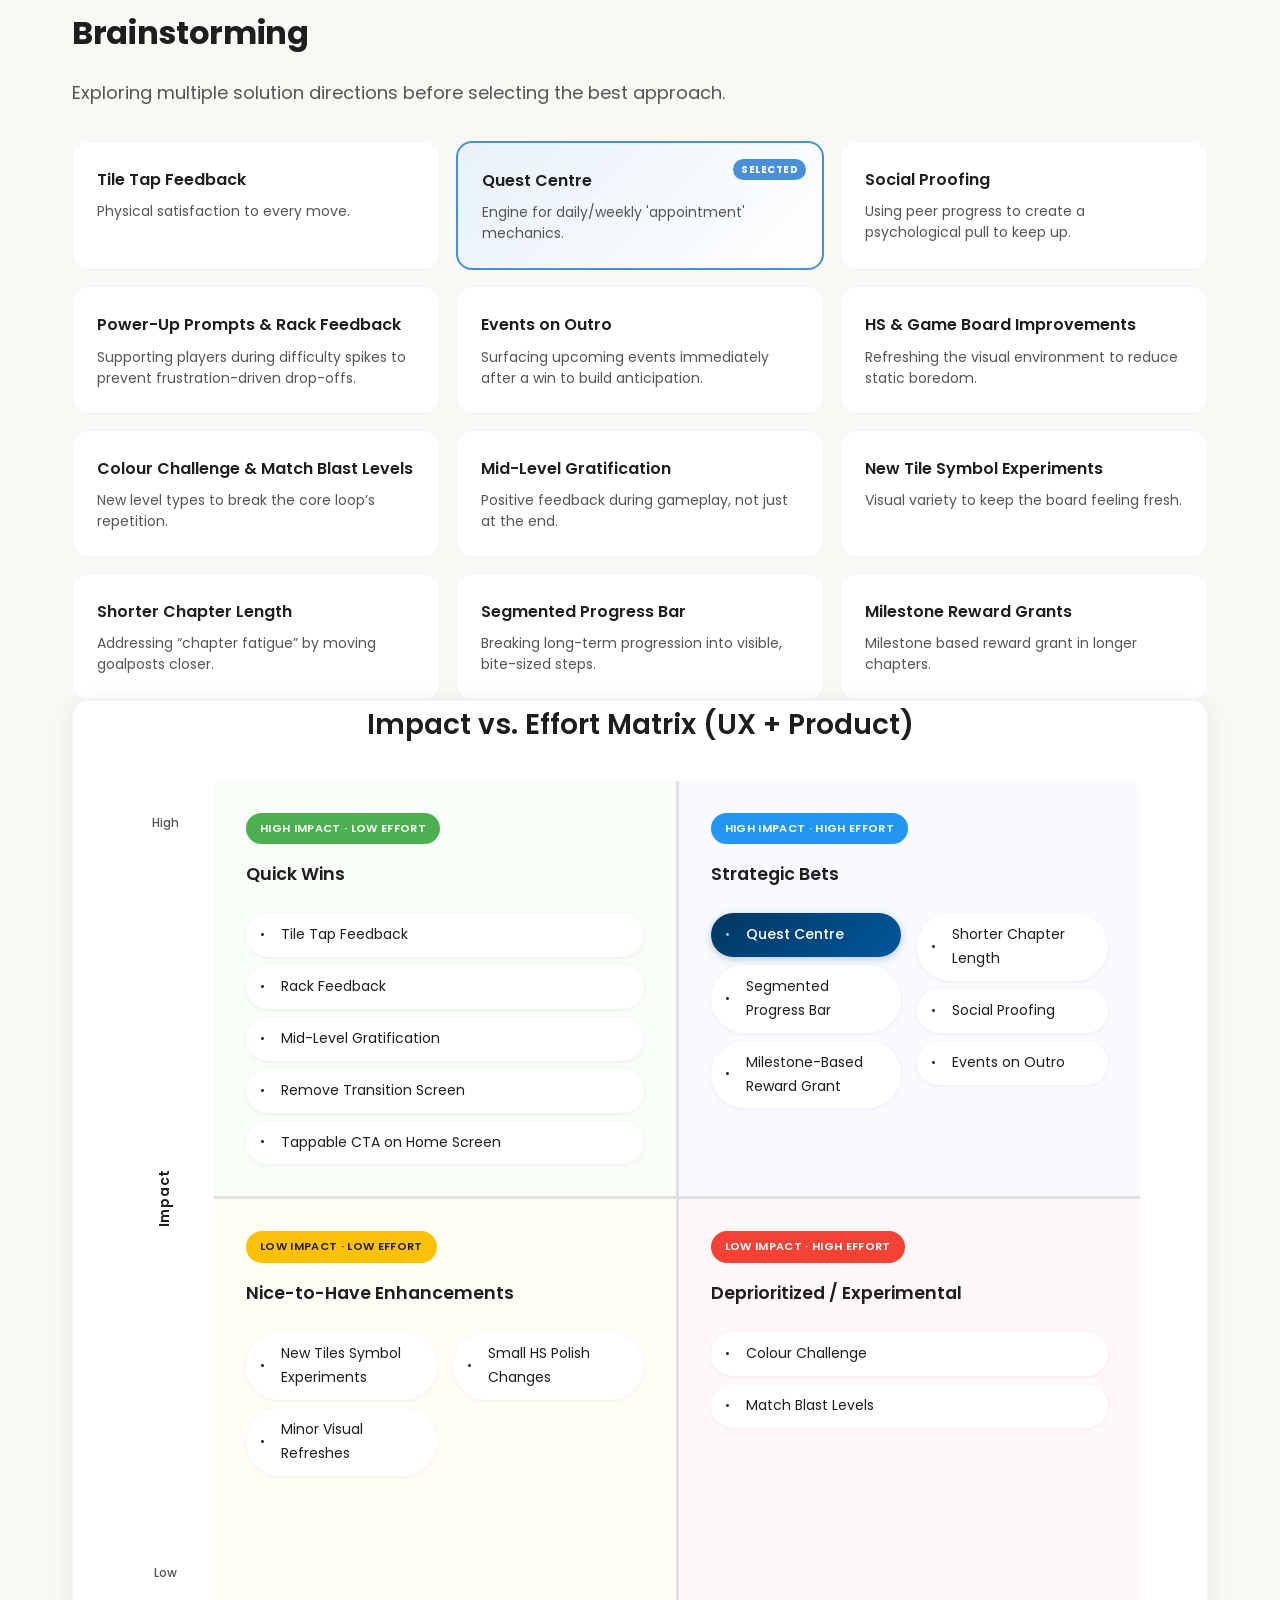
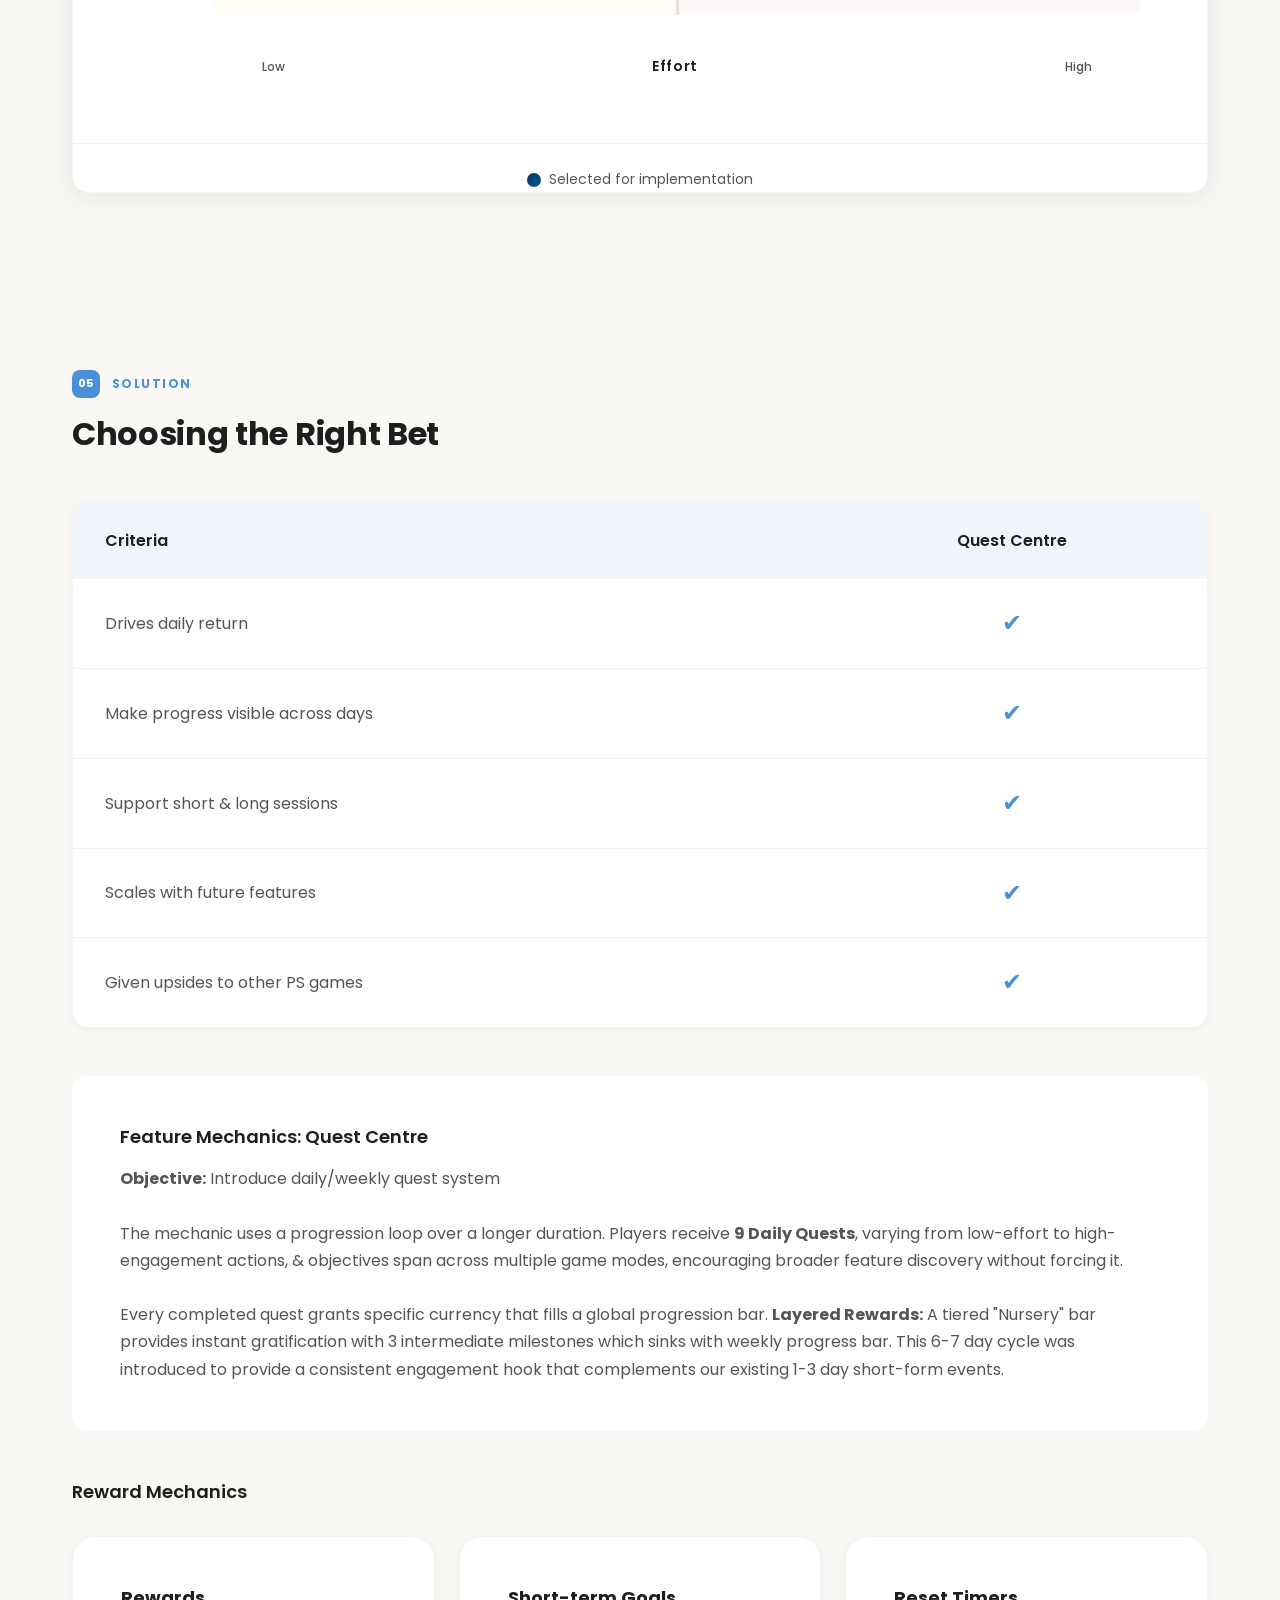
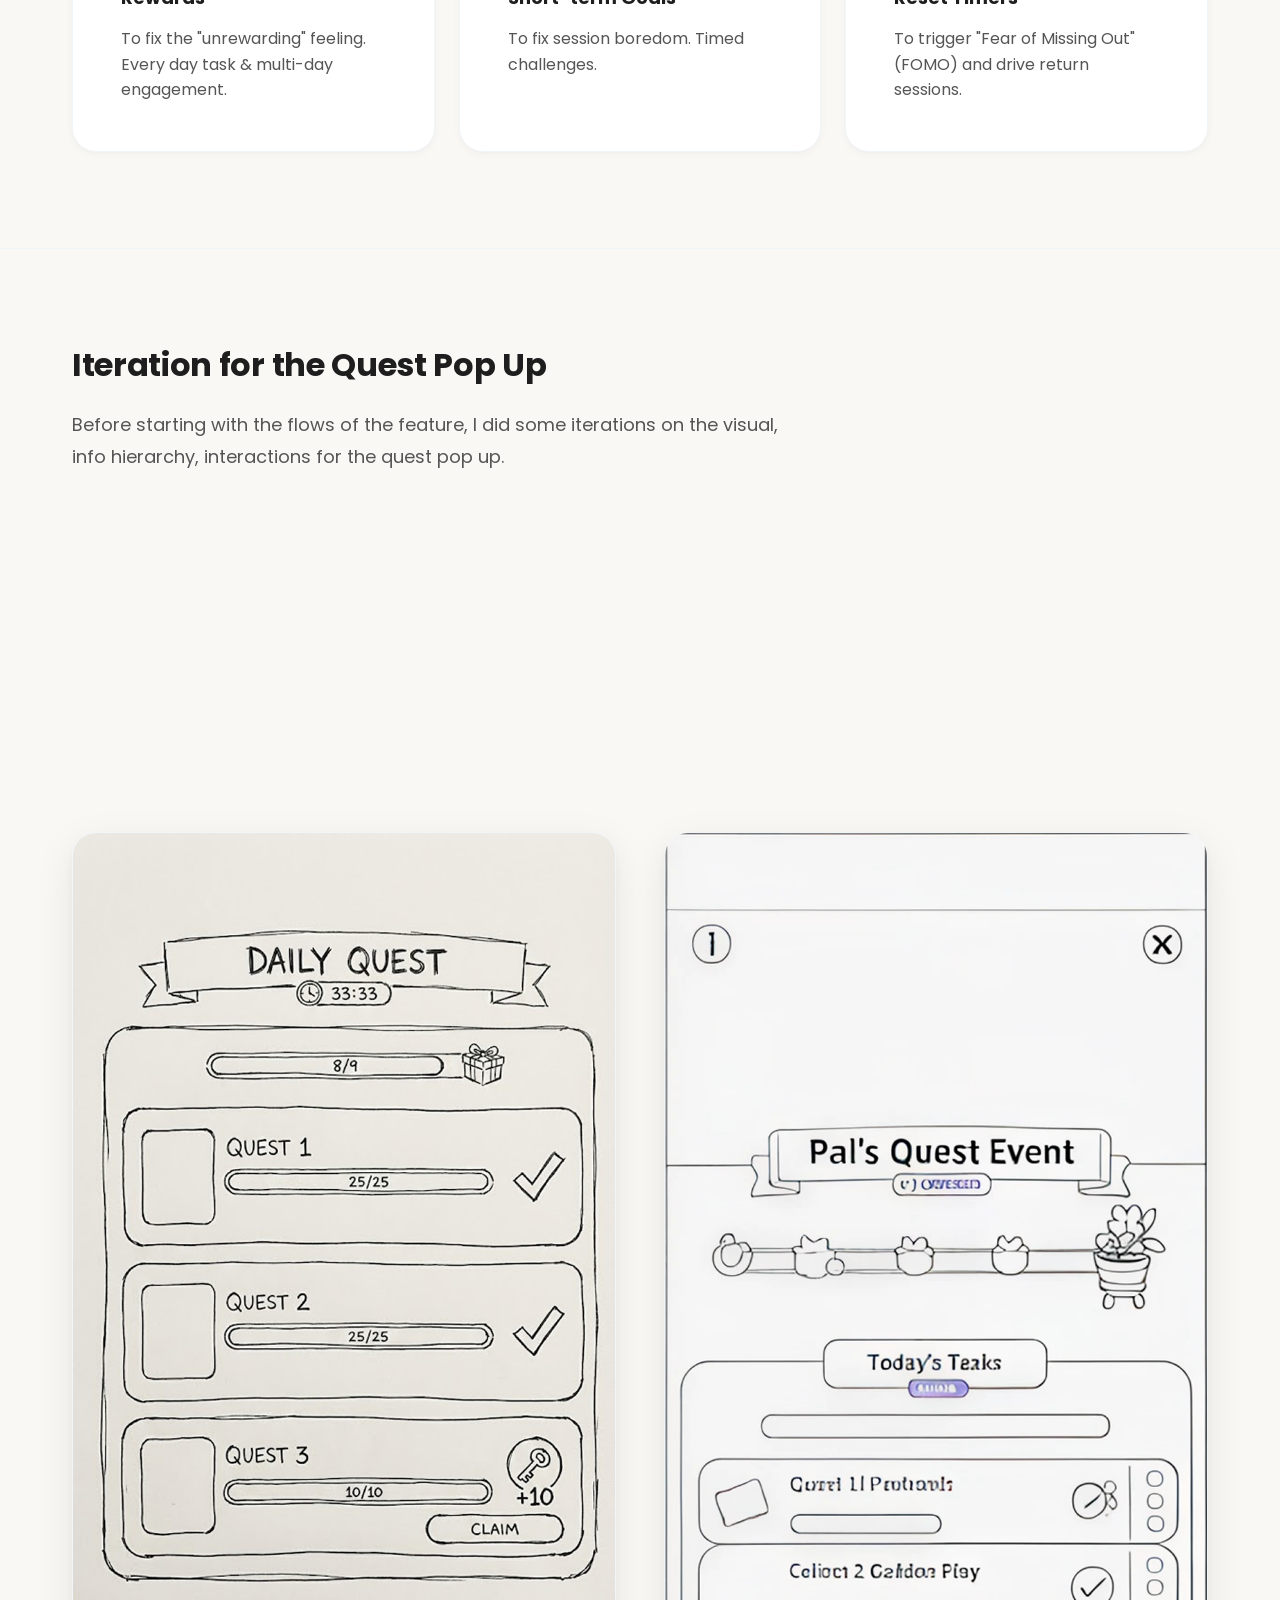
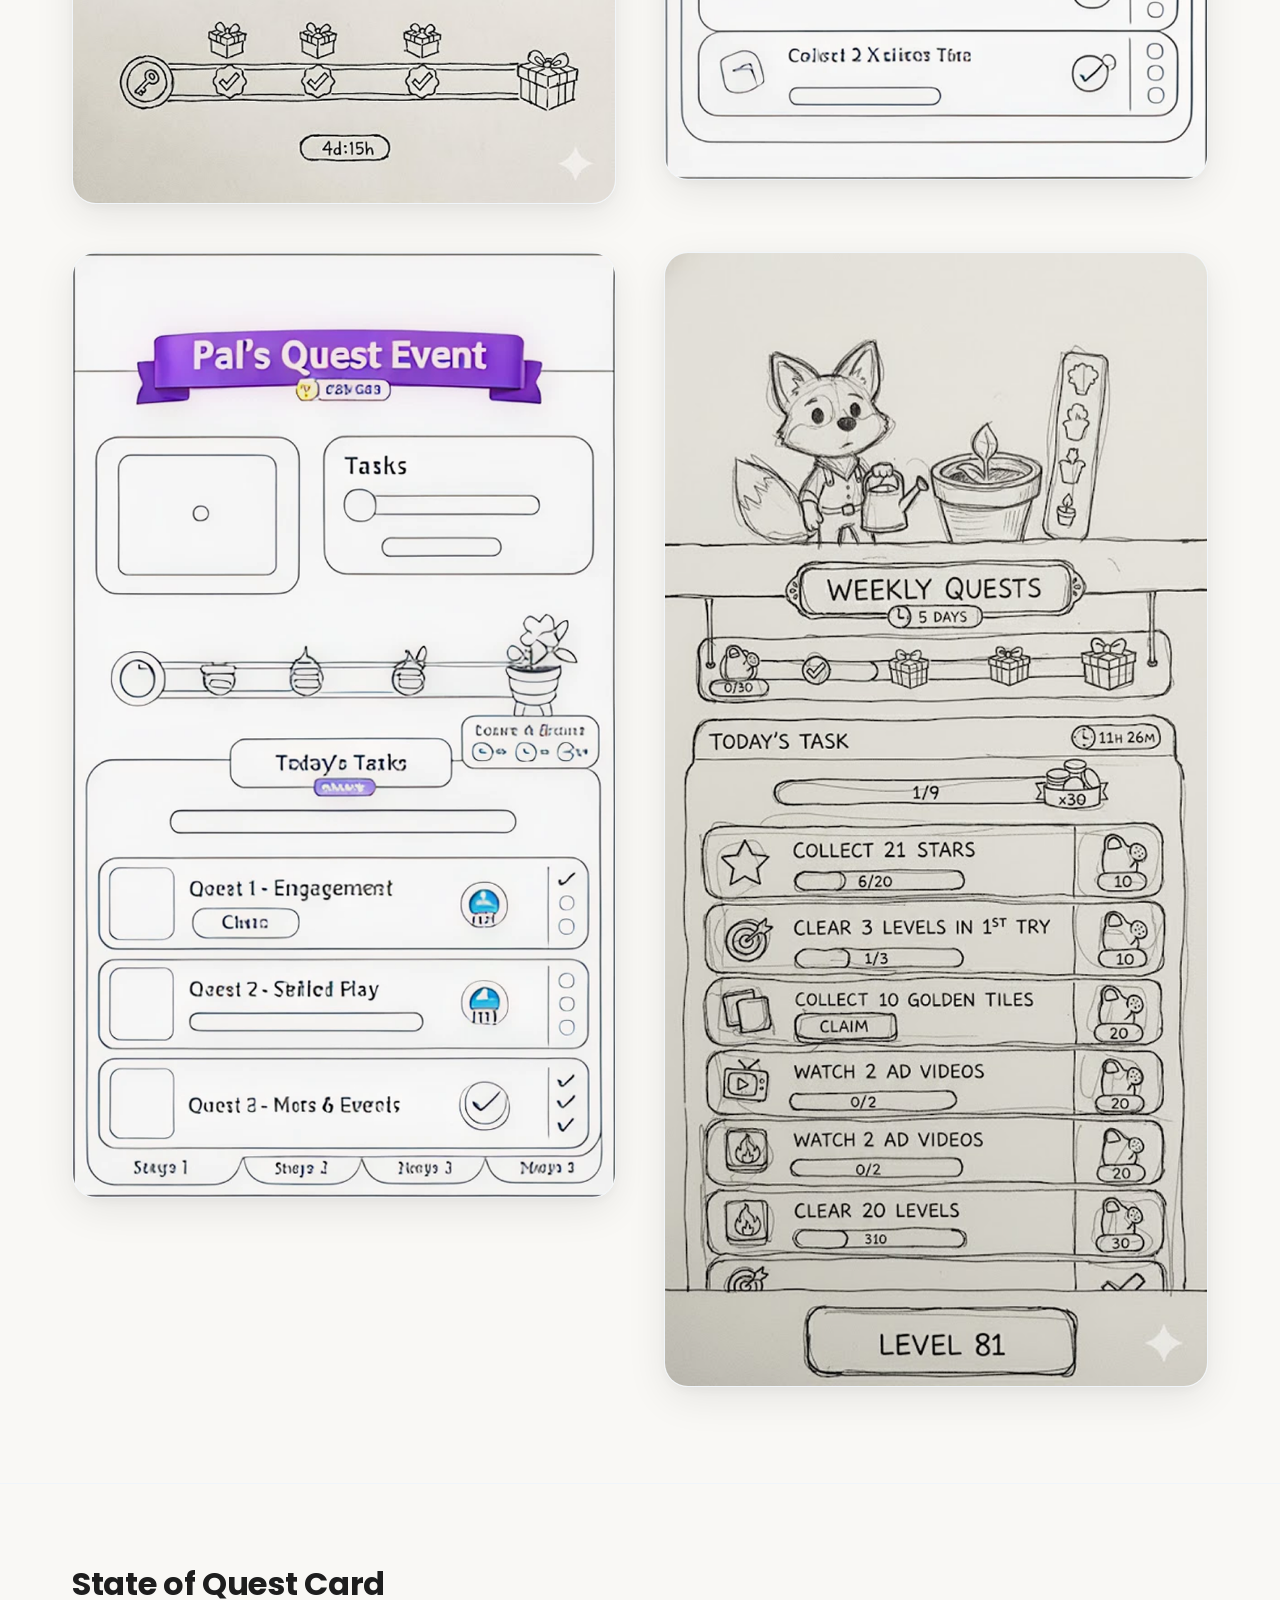
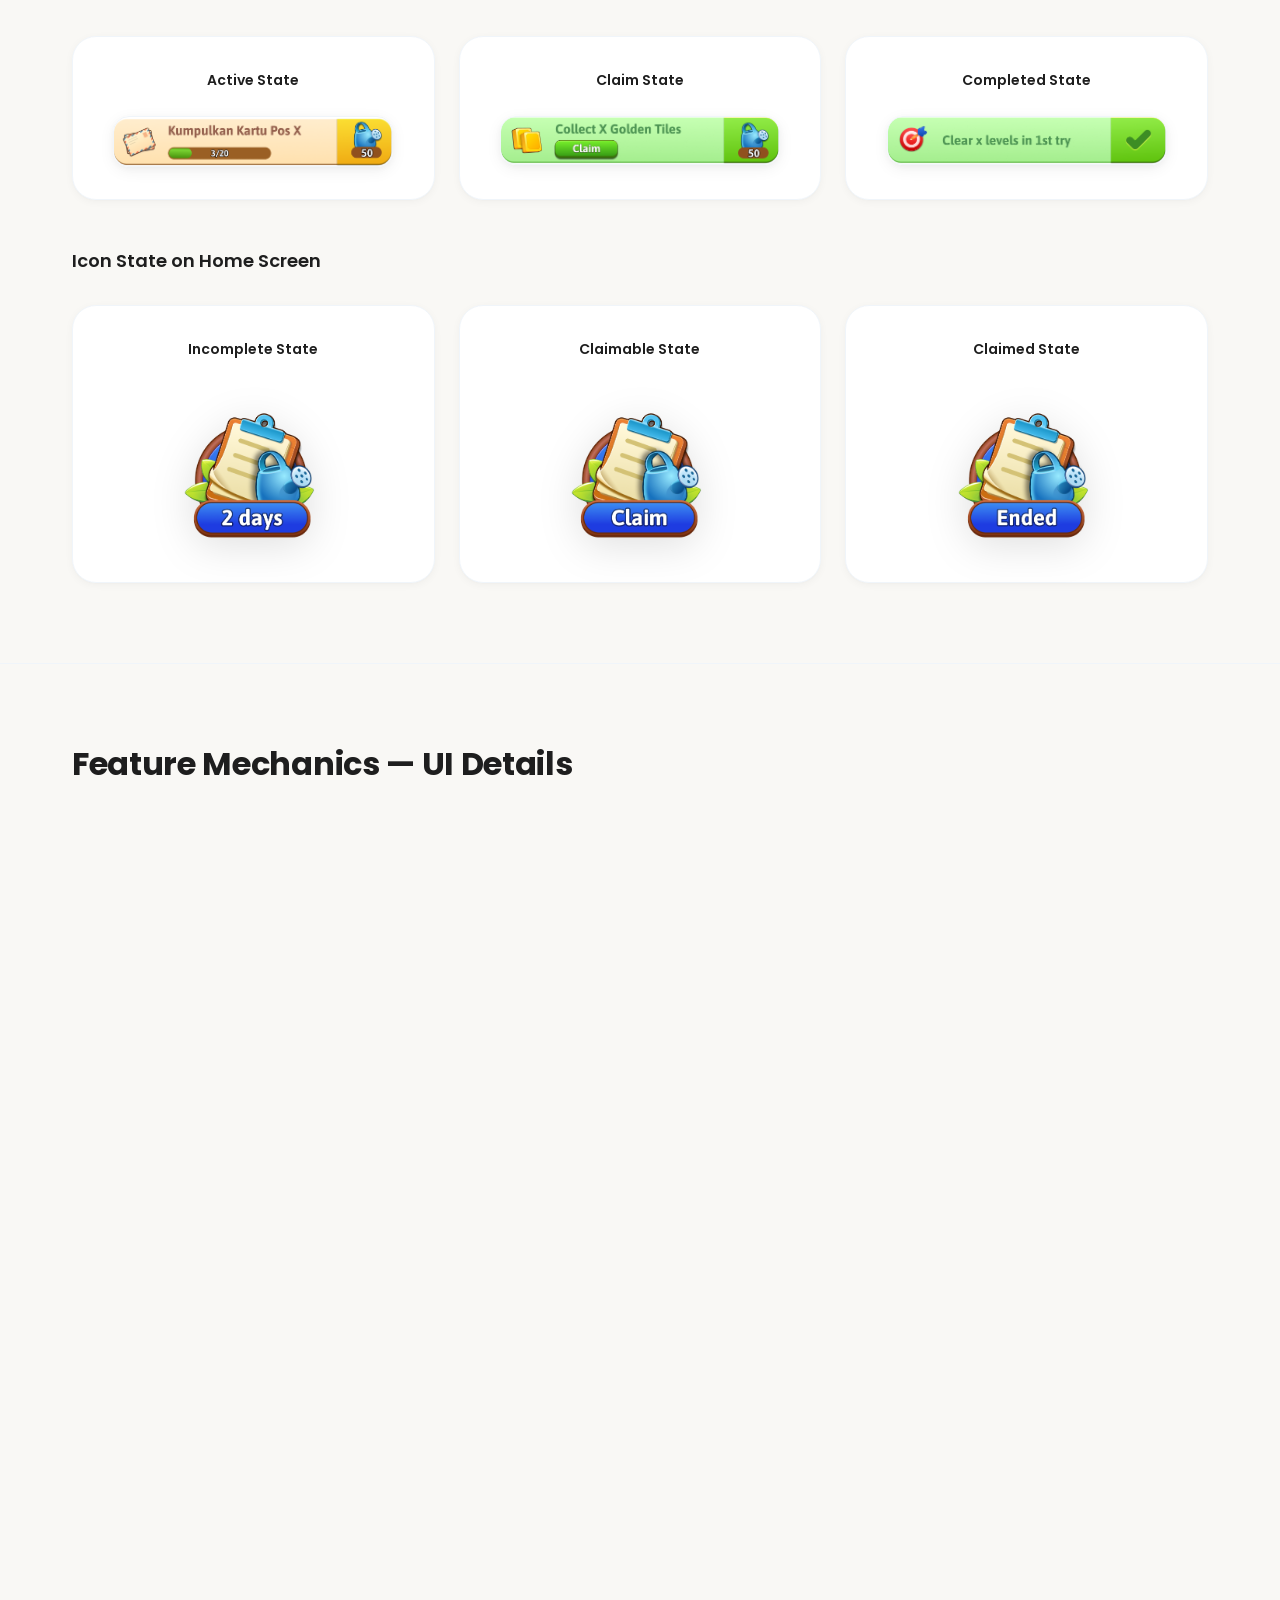
==== commit fc17fbad: "Update Impact vs Effort Matrix to match design spec - Title: Impact vs. Effort Matrix (UX + Product)" ====
--- a/case_studies/Case_study01/index.html
+++ b/case_studies/Case_study01/index.html
@@ -675,77 +675,127 @@
 
         <!-- Impact vs Effort Matrix -->
         <div class="impact-effort-matrix reveal">
-          <h3 class="matrix-title">Impact vs Effort Matrix</h3>
-          <p class="matrix-subtitle">Prioritizing ideas based on potential impact and implementation effort</p>
+          <h3 class="matrix-title">Impact vs. Effort Matrix (UX + Product)</h3>
           
           <div class="matrix-container">
             <!-- Y-axis label -->
             <div class="matrix-axis matrix-axis--y">
-              <span class="matrix-axis__label">IMPACT</span>
               <span class="matrix-axis__high">High</span>
+              <span class="matrix-axis__label">Impact</span>
               <span class="matrix-axis__low">Low</span>
             </div>
             
             <!-- Matrix grid -->
             <div class="matrix-grid">
-              <!-- Quadrant: High Impact, Low Effort (TOP LEFT) -->
+              <!-- Quadrant: High Impact, Low Effort (TOP LEFT) - GREEN -->
               <div class="matrix-quadrant matrix-quadrant--quick-wins">
-                <span class="matrix-quadrant__label">Quick Wins</span>
-                <div class="matrix-item matrix-item--green">
-                  <span class="matrix-item__dot"></span>
-                  <span>Mid-Level Gratification</span>
-                </div>
-                <div class="matrix-item matrix-item--green">
-                  <span class="matrix-item__dot"></span>
-                  <span>Segmented Progress Bar</span>
-                </div>
-                <div class="matrix-item matrix-item--green">
-                  <span class="matrix-item__dot"></span>
-                  <span>Tile Tap Feedback</span>
+                <div class="matrix-quadrant__header matrix-quadrant__header--green">
+                  High Impact · Low Effort
+                </div>
+                <h4 class="matrix-quadrant__title">Quick Wins</h4>
+                <div class="matrix-items">
+                  <div class="matrix-item">
+                    <span class="matrix-item__bullet">•</span>
+                    <span>Tile Tap Feedback</span>
+                  </div>
+                  <div class="matrix-item">
+                    <span class="matrix-item__bullet">•</span>
+                    <span>Rack Feedback</span>
+                  </div>
+                  <div class="matrix-item">
+                    <span class="matrix-item__bullet">•</span>
+                    <span>Mid-Level Gratification</span>
+                  </div>
+                  <div class="matrix-item">
+                    <span class="matrix-item__bullet">•</span>
+                    <span>Remove Transition Screen</span>
+                  </div>
+                  <div class="matrix-item">
+                    <span class="matrix-item__bullet">•</span>
+                    <span>Tappable CTA on Home Screen</span>
+                  </div>
                 </div>
               </div>
               
-              <!-- Quadrant: High Impact, High Effort (TOP RIGHT) -->
-              <div class="matrix-quadrant matrix-quadrant--major-projects">
-                <span class="matrix-quadrant__label">Major Projects</span>
-                <div class="matrix-item matrix-item--selected">
-                  <span class="matrix-item__dot"></span>
-                  <span>Quest Centre</span>
-                  <span class="matrix-item__tag">Selected</span>
-                </div>
-                <div class="matrix-item matrix-item--blue">
-                  <span class="matrix-item__dot"></span>
-                  <span>Colour Challenge & Match Blast</span>
-                </div>
-                <div class="matrix-item matrix-item--blue">
-                  <span class="matrix-item__dot"></span>
-                  <span>Events on Outro</span>
+              <!-- Quadrant: High Impact, High Effort (TOP RIGHT) - BLUE -->
+              <div class="matrix-quadrant matrix-quadrant--strategic">
+                <div class="matrix-quadrant__header matrix-quadrant__header--blue">
+                  High Impact · High Effort
+                </div>
+                <h4 class="matrix-quadrant__title">Strategic Bets</h4>
+                <div class="matrix-items matrix-items--two-col">
+                  <div class="matrix-item-group">
+                    <div class="matrix-item matrix-item--highlight">
+                      <span class="matrix-item__bullet">•</span>
+                      <span>Quest Centre</span>
+                    </div>
+                    <div class="matrix-item">
+                      <span class="matrix-item__bullet">•</span>
+                      <span>Segmented Progress Bar</span>
+                    </div>
+                    <div class="matrix-item">
+                      <span class="matrix-item__bullet">•</span>
+                      <span>Milestone-Based Reward Grant</span>
+                    </div>
+                  </div>
+                  <div class="matrix-item-group">
+                    <div class="matrix-item">
+                      <span class="matrix-item__bullet">•</span>
+                      <span>Shorter Chapter Length</span>
+                    </div>
+                    <div class="matrix-item">
+                      <span class="matrix-item__bullet">•</span>
+                      <span>Social Proofing</span>
+                    </div>
+                    <div class="matrix-item">
+                      <span class="matrix-item__bullet">•</span>
+                      <span>Events on Outro</span>
+                    </div>
+                  </div>
                 </div>
               </div>
               
-              <!-- Quadrant: Low Impact, Low Effort (BOTTOM LEFT) -->
-              <div class="matrix-quadrant matrix-quadrant--fill-ins">
-                <span class="matrix-quadrant__label">Fill-ins</span>
-                <div class="matrix-item matrix-item--gray">
-                  <span class="matrix-item__dot"></span>
-                  <span>New Tile Symbol Experiments</span>
-                </div>
-                <div class="matrix-item matrix-item--gray">
-                  <span class="matrix-item__dot"></span>
-                  <span>HS & Game Board Improvements</span>
+              <!-- Quadrant: Low Impact, Low Effort (BOTTOM LEFT) - YELLOW -->
+              <div class="matrix-quadrant matrix-quadrant--nice-to-have">
+                <div class="matrix-quadrant__header matrix-quadrant__header--yellow">
+                  Low Impact · Low Effort
+                </div>
+                <h4 class="matrix-quadrant__title">Nice-to-Have Enhancements</h4>
+                <div class="matrix-items matrix-items--two-col">
+                  <div class="matrix-item-group">
+                    <div class="matrix-item">
+                      <span class="matrix-item__bullet">•</span>
+                      <span>New Tiles Symbol Experiments</span>
+                    </div>
+                    <div class="matrix-item">
+                      <span class="matrix-item__bullet">•</span>
+                      <span>Minor Visual Refreshes</span>
+                    </div>
+                  </div>
+                  <div class="matrix-item-group">
+                    <div class="matrix-item">
+                      <span class="matrix-item__bullet">•</span>
+                      <span>Small HS Polish Changes</span>
+                    </div>
+                  </div>
                 </div>
               </div>
               
-              <!-- Quadrant: Low Impact, High Effort (BOTTOM RIGHT) -->
-              <div class="matrix-quadrant matrix-quadrant--time-sinks">
-                <span class="matrix-quadrant__label">Time Sinks</span>
-                <div class="matrix-item matrix-item--red">
-                  <span class="matrix-item__dot"></span>
-                  <span>Social Proofing</span>
-                </div>
-                <div class="matrix-item matrix-item--red">
-                  <span class="matrix-item__dot"></span>
-                  <span>Power-Up Prompts & Rack Feedback</span>
+              <!-- Quadrant: Low Impact, High Effort (BOTTOM RIGHT) - RED -->
+              <div class="matrix-quadrant matrix-quadrant--deprioritized">
+                <div class="matrix-quadrant__header matrix-quadrant__header--red">
+                  Low Impact · High Effort
+                </div>
+                <h4 class="matrix-quadrant__title">Deprioritized / Experimental</h4>
+                <div class="matrix-items">
+                  <div class="matrix-item">
+                    <span class="matrix-item__bullet">•</span>
+                    <span>Colour Challenge</span>
+                  </div>
+                  <div class="matrix-item">
+                    <span class="matrix-item__bullet">•</span>
+                    <span>Match Blast Levels</span>
+                  </div>
                 </div>
               </div>
             </div>
@@ -753,14 +803,14 @@
             <!-- X-axis label -->
             <div class="matrix-axis matrix-axis--x">
               <span class="matrix-axis__low">Low</span>
-              <span class="matrix-axis__label">EFFORT</span>
+              <span class="matrix-axis__label">Effort</span>
               <span class="matrix-axis__high">High</span>
             </div>
           </div>
           
           <div class="matrix-legend">
             <div class="matrix-legend__item">
-              <span class="matrix-legend__dot matrix-legend__dot--selected"></span>
+              <span class="matrix-legend__dot matrix-legend__dot--highlight"></span>
               <span>Selected for implementation</span>
             </div>
           </div>
--- a/case_studies/Case_study01/styles.css
+++ b/case_studies/Case_study01/styles.css
@@ -2867,34 +2867,27 @@
 /* ===== Impact vs Effort Matrix ===== */
 .impact-effort-matrix {
   margin-top: var(--space-xxl);
-  padding: var(--space-xl);
-  background: var(--color-bg-card);
+  padding: var(--space-xl) var(--space-xxl);
+  background: #ffffff;
   border-radius: var(--border-radius-lg);
-  box-shadow: var(--shadow-card);
+  box-shadow: 0 4px 24px rgba(0, 0, 0, 0.08);
   border: 1px solid var(--color-border-light);
 }
 
 .matrix-title {
-  font-size: var(--fs-h3);
+  font-size: 1.75rem;
   font-weight: var(--fw-semibold);
   color: var(--color-text-primary);
-  margin-bottom: var(--space-xs);
+  margin-bottom: var(--space-lg);
   text-align: center;
-}
-
-.matrix-subtitle {
-  font-size: var(--fs-body);
-  color: var(--color-text-muted);
-  text-align: center;
-  margin-bottom: var(--space-lg);
 }
 
 .matrix-container {
   display: grid;
-  grid-template-columns: 40px 1fr;
+  grid-template-columns: 50px 1fr;
   grid-template-rows: 1fr auto;
-  gap: var(--space-sm);
-  max-width: 900px;
+  gap: var(--space-md);
+  max-width: 1000px;
   margin: 0 auto;
 }
 
@@ -2908,55 +2901,46 @@
   grid-row: 1;
   grid-column: 1;
   flex-direction: column;
-  gap: var(--space-xs);
-  position: relative;
+  justify-content: space-between;
+  padding: var(--space-lg) 0;
 }
 
 .matrix-axis--y .matrix-axis__label {
   writing-mode: vertical-rl;
   text-orientation: mixed;
   transform: rotate(180deg);
-  font-size: 0.75rem;
+  font-size: 0.875rem;
   font-weight: var(--fw-semibold);
-  color: var(--color-text-muted);
-  letter-spacing: 0.1em;
-  text-transform: uppercase;
+  color: var(--color-text-primary);
+  letter-spacing: 0.05em;
 }
 
 .matrix-axis--y .matrix-axis__high,
 .matrix-axis--y .matrix-axis__low {
-  font-size: 0.65rem;
+  font-size: 0.75rem;
   color: var(--color-text-muted);
-  position: absolute;
-}
-
-.matrix-axis--y .matrix-axis__high {
-  top: 8px;
-}
-
-.matrix-axis--y .matrix-axis__low {
-  bottom: 8px;
+  font-weight: var(--fw-medium);
 }
 
 .matrix-axis--x {
   grid-row: 2;
   grid-column: 2;
   justify-content: space-between;
-  padding: var(--space-sm) var(--space-md);
+  padding: var(--space-sm) var(--space-xl);
 }
 
 .matrix-axis--x .matrix-axis__label {
-  font-size: 0.75rem;
+  font-size: 0.875rem;
   font-weight: var(--fw-semibold);
-  color: var(--color-text-muted);
-  letter-spacing: 0.1em;
-  text-transform: uppercase;
+  color: var(--color-text-primary);
+  letter-spacing: 0.05em;
 }
 
 .matrix-axis--x .matrix-axis__high,
 .matrix-axis--x .matrix-axis__low {
-  font-size: 0.65rem;
+  font-size: 0.75rem;
   color: var(--color-text-muted);
+  font-weight: var(--fw-medium);
 }
 
 .matrix-grid {
@@ -2965,114 +2949,132 @@
   display: grid;
   grid-template-columns: 1fr 1fr;
   grid-template-rows: 1fr 1fr;
-  gap: 2px;
-  background: var(--color-border-light);
+  gap: 3px;
+  background: #e0e0e0;
   border-radius: var(--border-radius-md);
   overflow: hidden;
-  min-height: 400px;
 }
 
 .matrix-quadrant {
-  padding: var(--space-md);
+  padding: var(--space-lg);
   display: flex;
   flex-direction: column;
-  gap: var(--space-sm);
+  background: #f8f9fa;
 }
 
 .matrix-quadrant--quick-wins {
-  background: linear-gradient(135deg, #e8f5e9 0%, #f1f8e9 100%);
-}
-
-.matrix-quadrant--major-projects {
-  background: linear-gradient(135deg, #e3f2fd 0%, #e8eaf6 100%);
-}
-
-.matrix-quadrant--fill-ins {
-  background: linear-gradient(135deg, #fafafa 0%, #f5f5f5 100%);
-}
-
-.matrix-quadrant--time-sinks {
-  background: linear-gradient(135deg, #ffebee 0%, #fce4ec 100%);
-}
-
-.matrix-quadrant__label {
+  background: #f8fdf8;
+}
+
+.matrix-quadrant--strategic {
+  background: #f8faff;
+}
+
+.matrix-quadrant--nice-to-have {
+  background: #fffdf5;
+}
+
+.matrix-quadrant--deprioritized {
+  background: #fef8f8;
+}
+
+.matrix-quadrant__header {
+  display: inline-block;
+  padding: 6px 14px;
+  border-radius: 100px;
   font-size: 0.7rem;
   font-weight: var(--fw-semibold);
   text-transform: uppercase;
-  letter-spacing: 0.08em;
-  color: var(--color-text-muted);
-  margin-bottom: var(--space-xs);
+  letter-spacing: 0.03em;
+  margin-bottom: var(--space-sm);
+  width: fit-content;
+}
+
+.matrix-quadrant__header--green {
+  background: #4caf50;
+  color: #ffffff;
+}
+
+.matrix-quadrant__header--blue {
+  background: #2196f3;
+  color: #ffffff;
+}
+
+.matrix-quadrant__header--yellow {
+  background: #ffc107;
+  color: #212121;
+}
+
+.matrix-quadrant__header--red {
+  background: #f44336;
+  color: #ffffff;
+}
+
+.matrix-quadrant__title {
+  font-size: 1.1rem;
+  font-weight: var(--fw-semibold);
+  color: var(--color-text-primary);
+  margin-bottom: var(--space-md);
+}
+
+.matrix-items {
+  display: flex;
+  flex-direction: column;
+  gap: var(--space-xs);
+}
+
+.matrix-items--two-col {
+  display: grid;
+  grid-template-columns: 1fr 1fr;
+  gap: var(--space-sm);
+}
+
+.matrix-item-group {
+  display: flex;
+  flex-direction: column;
+  gap: var(--space-xs);
 }
 
 .matrix-item {
   display: flex;
   align-items: center;
   gap: var(--space-sm);
-  padding: var(--space-sm) var(--space-md);
-  background: rgba(255, 255, 255, 0.85);
-  border-radius: var(--border-radius-sm);
-  font-size: var(--fs-small);
-  color: var(--color-text-primary);
-  box-shadow: 0 1px 3px rgba(0, 0, 0, 0.08);
+  padding: 10px 14px;
+  background: #ffffff;
+  border-radius: 100px;
+  font-size: 0.875rem;
+  color: var(--color-text-primary);
+  box-shadow: 0 1px 4px rgba(0, 0, 0, 0.06);
   transition: transform 0.2s ease, box-shadow 0.2s ease;
 }
 
 .matrix-item:hover {
   transform: translateY(-1px);
-  box-shadow: 0 2px 6px rgba(0, 0, 0, 0.12);
-}
-
-.matrix-item__dot {
-  width: 8px;
-  height: 8px;
-  border-radius: 50%;
+  box-shadow: 0 3px 8px rgba(0, 0, 0, 0.1);
+}
+
+.matrix-item__bullet {
+  font-size: 0.75rem;
+  color: var(--color-text-muted);
   flex-shrink: 0;
 }
 
-.matrix-item--green .matrix-item__dot {
-  background: #4caf50;
-}
-
-.matrix-item--blue .matrix-item__dot {
-  background: #2196f3;
-}
-
-.matrix-item--gray .matrix-item__dot {
-  background: #9e9e9e;
-}
-
-.matrix-item--red .matrix-item__dot {
-  background: #ef5350;
-}
-
-.matrix-item--selected {
+.matrix-item--highlight {
   background: linear-gradient(135deg, #013761 0%, #01579b 100%);
   color: #ffffff;
   font-weight: var(--fw-medium);
-  box-shadow: 0 2px 8px rgba(1, 55, 97, 0.3);
-}
-
-.matrix-item--selected .matrix-item__dot {
-  background: #4caf50;
-  box-shadow: 0 0 0 2px rgba(76, 175, 80, 0.3);
-}
-
-.matrix-item__tag {
-  font-size: 0.6rem;
-  font-weight: var(--fw-semibold);
-  text-transform: uppercase;
-  letter-spacing: 0.05em;
-  background: rgba(255, 255, 255, 0.2);
-  padding: 2px 6px;
-  border-radius: 4px;
-  margin-left: auto;
+  box-shadow: 0 2px 8px rgba(1, 55, 97, 0.25);
+}
+
+.matrix-item--highlight .matrix-item__bullet {
+  color: rgba(255, 255, 255, 0.7);
 }
 
 .matrix-legend {
   display: flex;
   justify-content: center;
   gap: var(--space-lg);
-  margin-top: var(--space-lg);
+  margin-top: var(--space-xl);
   padding-top: var(--space-md);
   border-top: 1px solid var(--color-border-light);
 }
@@ -3086,40 +3088,80 @@
 }
 
 .matrix-legend__dot {
-  width: 12px;
-  height: 12px;
-  border-radius: 4px;
-}
-
-.matrix-legend__dot--selected {
+  width: 14px;
+  height: 14px;
+  border-radius: 100px;
+}
+
+.matrix-legend__dot--highlight {
   background: linear-gradient(135deg, #013761 0%, #01579b 100%);
 }
 
 /* Matrix Responsive */
-@media (max-width: 768px) {
+@media (max-width: 900px) {
   .impact-effort-matrix {
-    padding: var(--space-md);
+    padding: var(--space-lg);
   }
   
   .matrix-container {
-    grid-template-columns: 30px 1fr;
+    grid-template-columns: 35px 1fr;
+  }
+  
+  .matrix-items--two-col {
+    grid-template-columns: 1fr;
+  }
+  
+  .matrix-quadrant {
+    padding: var(--space-md);
+  }
+  
+  .matrix-item {
+    padding: 8px 12px;
+    font-size: 0.8rem;
+  }
+}
+
+@media (max-width: 600px) {
+  .matrix-title {
+    font-size: 1.25rem;
+  }
+  
+  .matrix-container {
+    grid-template-columns: 25px 1fr;
+    gap: var(--space-xs);
+  }
+  
+  .matrix-axis--y .matrix-axis__label {
+    font-size: 0.7rem;
+  }
+  
+  .matrix-axis--y .matrix-axis__high,
+  .matrix-axis--y .matrix-axis__low {
+    font-size: 0.6rem;
   }
   
   .matrix-grid {
-    min-height: 500px;
+    gap: 2px;
   }
   
   .matrix-quadrant {
     padding: var(--space-sm);
   }
   
+  .matrix-quadrant__header {
+    font-size: 0.55rem;
+    padding: 4px 8px;
+  }
+  
+  .matrix-quadrant__title {
+    font-size: 0.9rem;
+    margin-bottom: var(--space-sm);
+  }
+  
   .matrix-item {
-    padding: var(--space-xs) var(--space-sm);
-    font-size: 0.75rem;
-  }
-  
-  .matrix-item__tag {
-    display: none;
+    padding: 6px 10px;
+    font-size: 0.7rem;
+    border-radius: 6px;
   }
 }
 
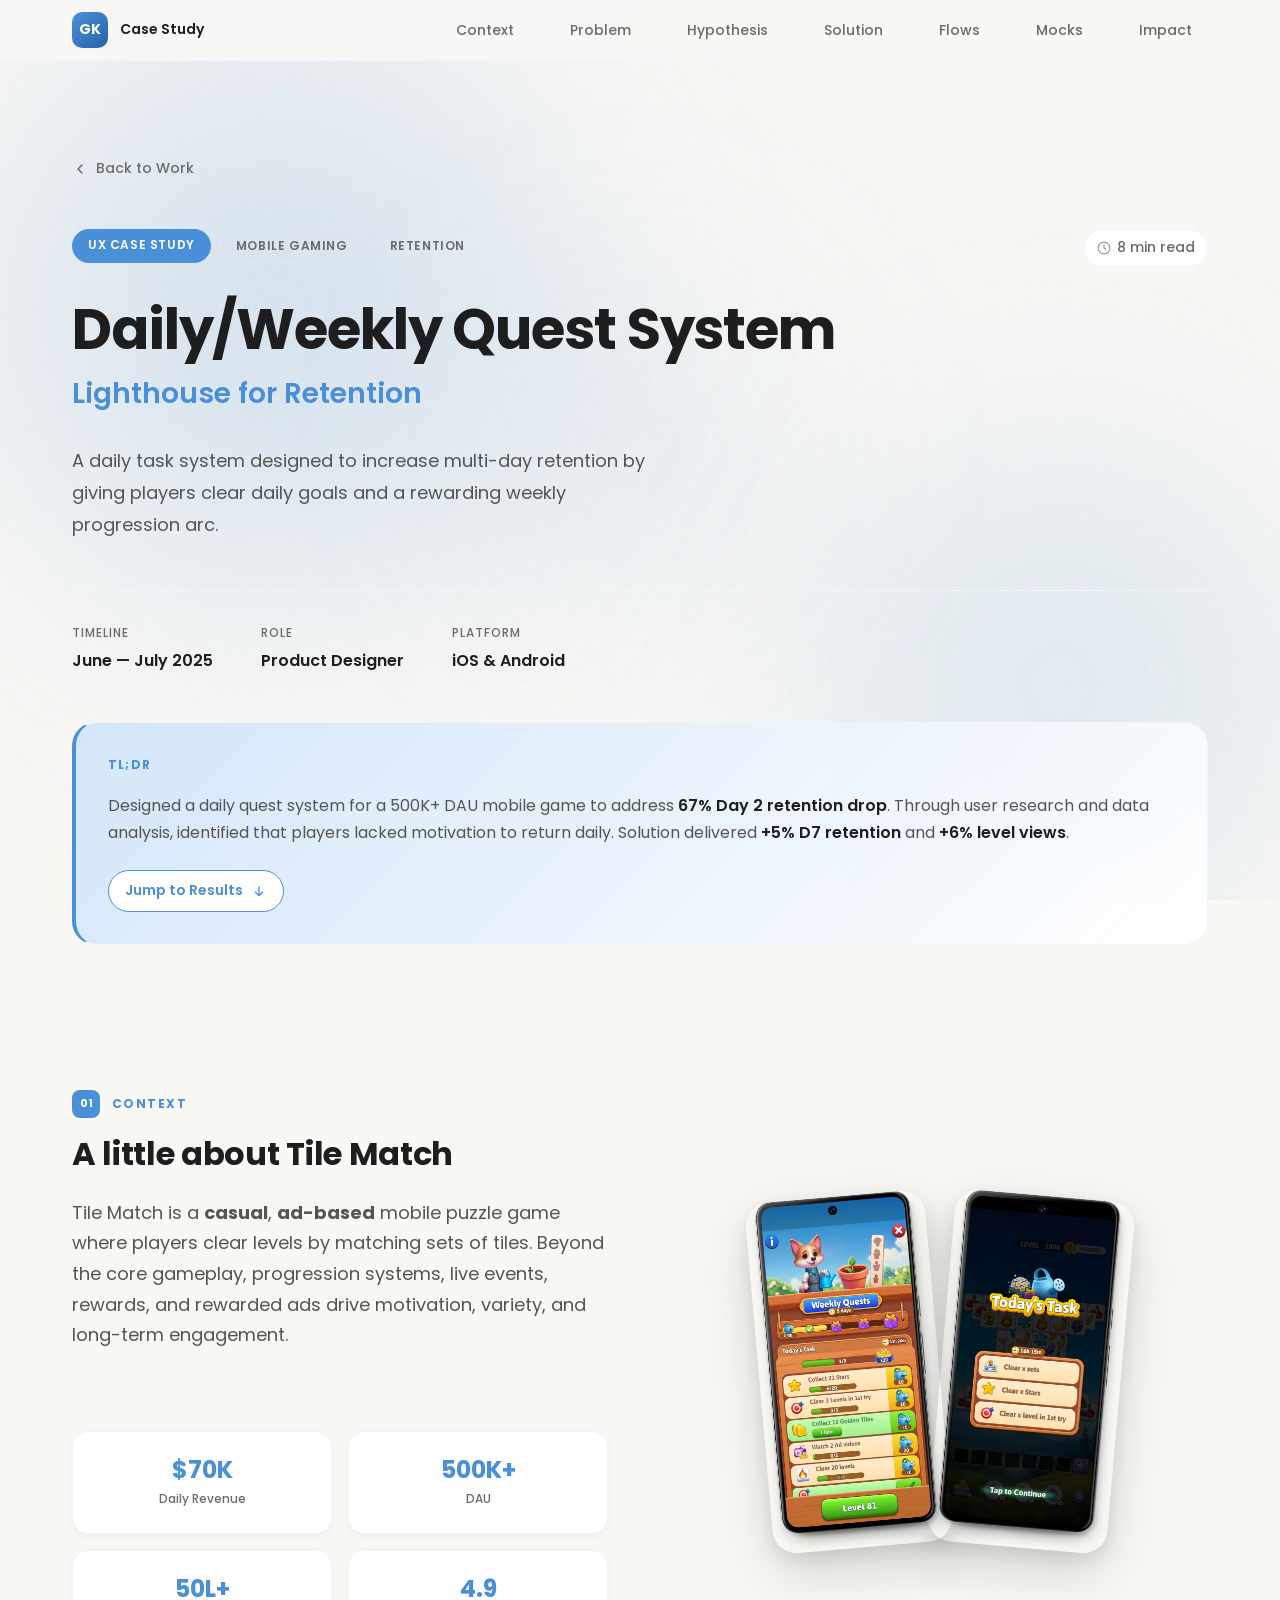
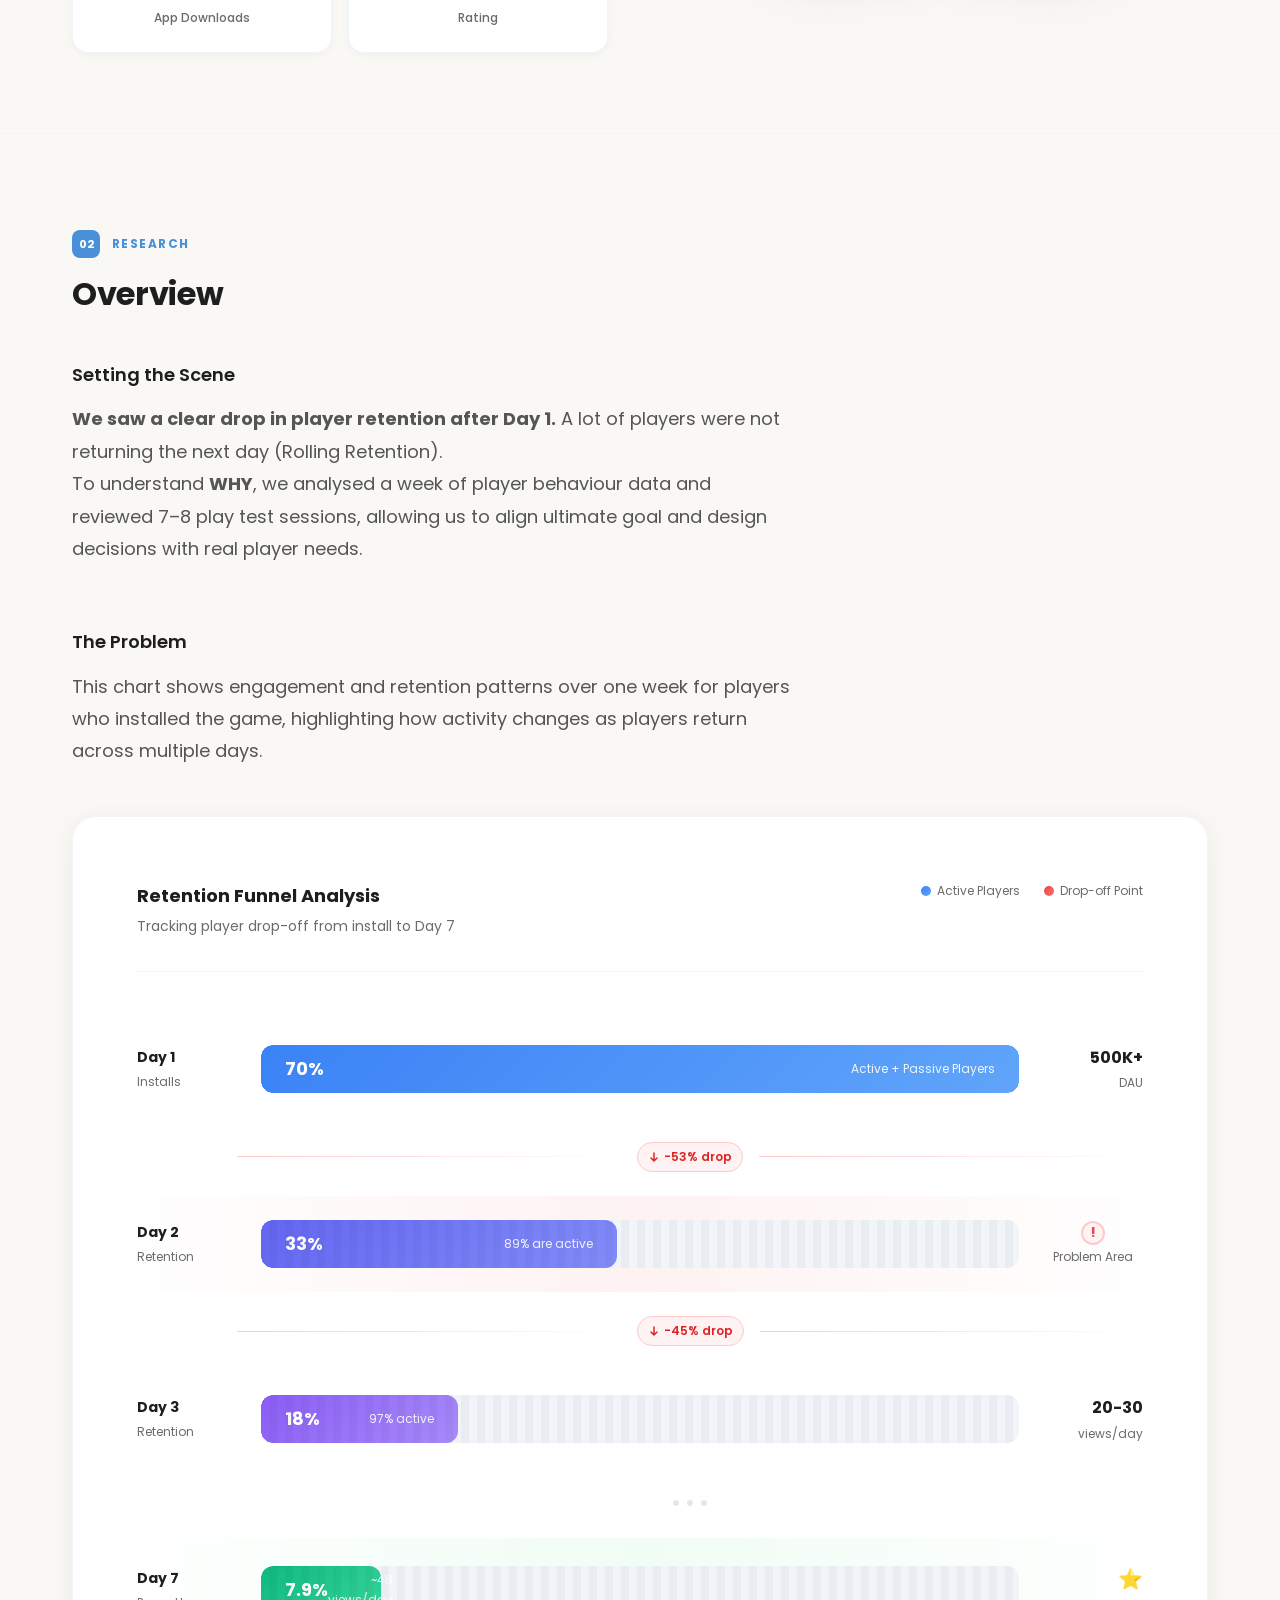
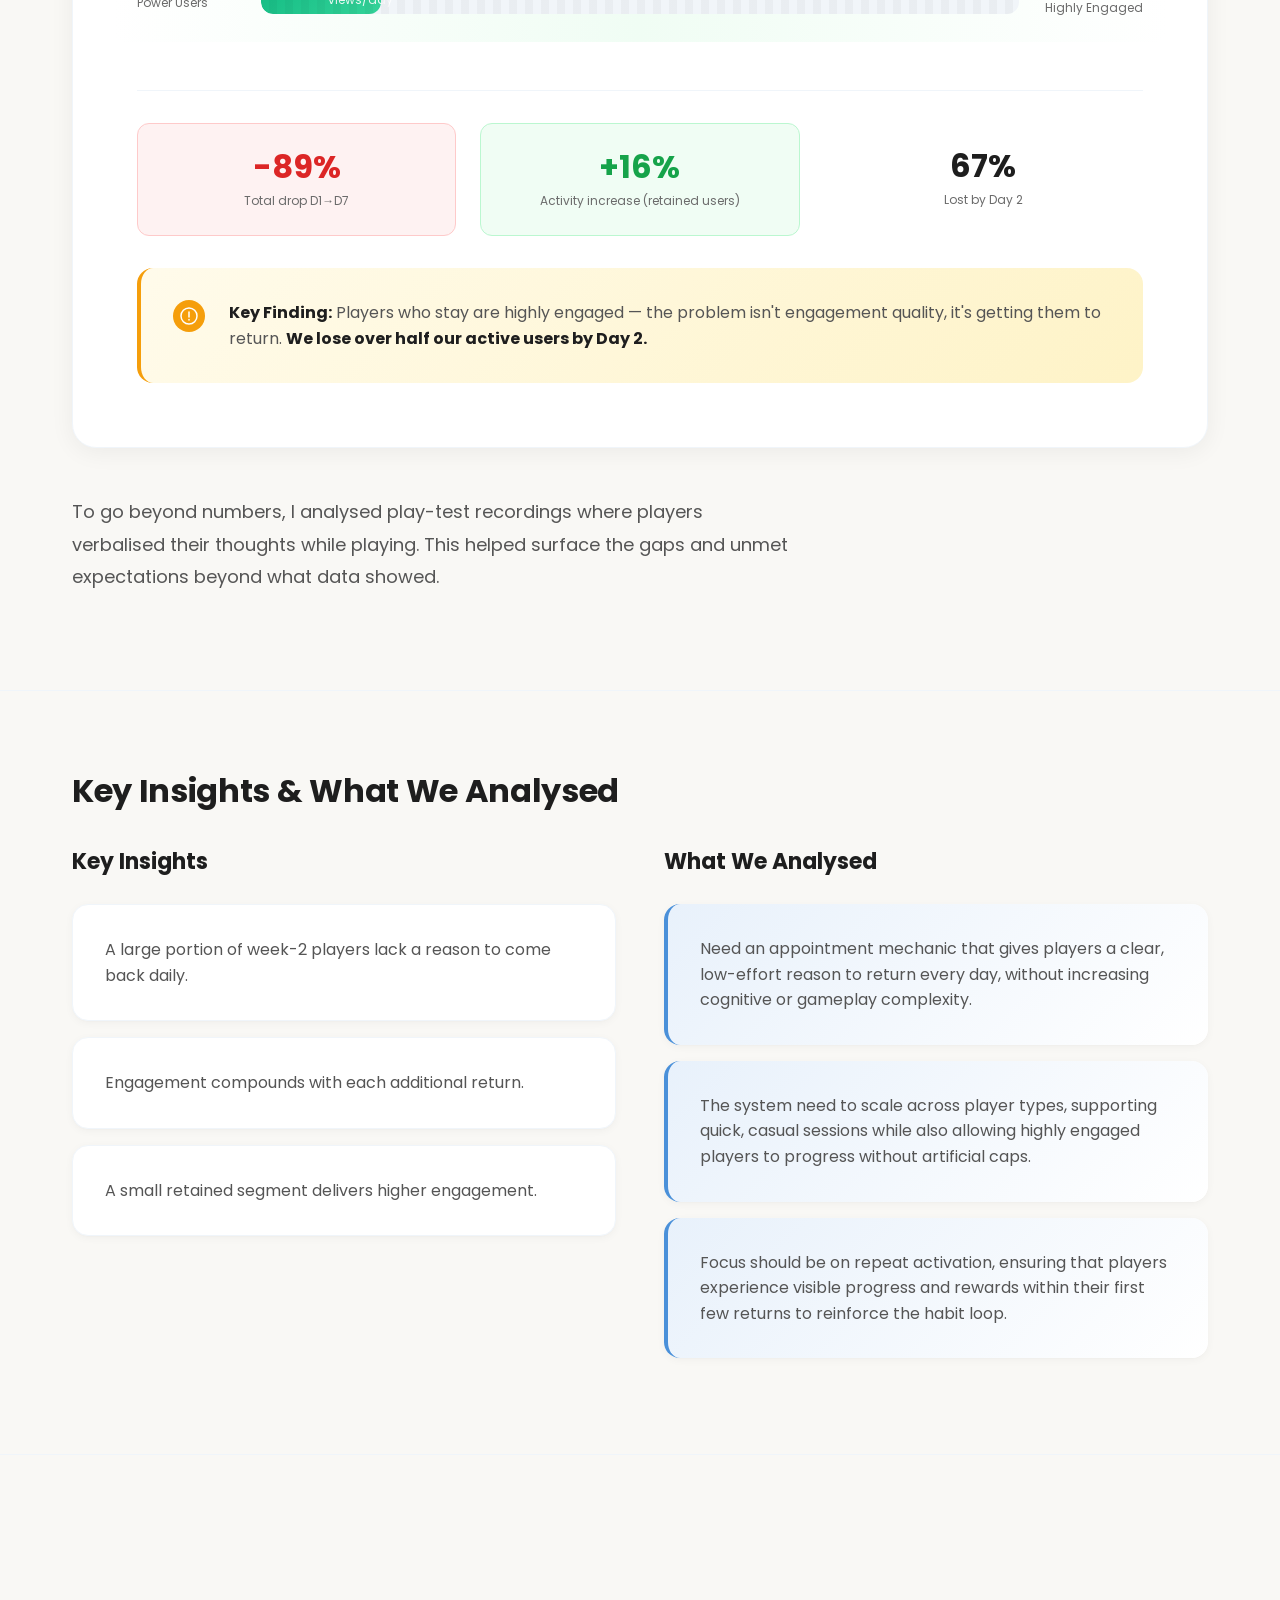
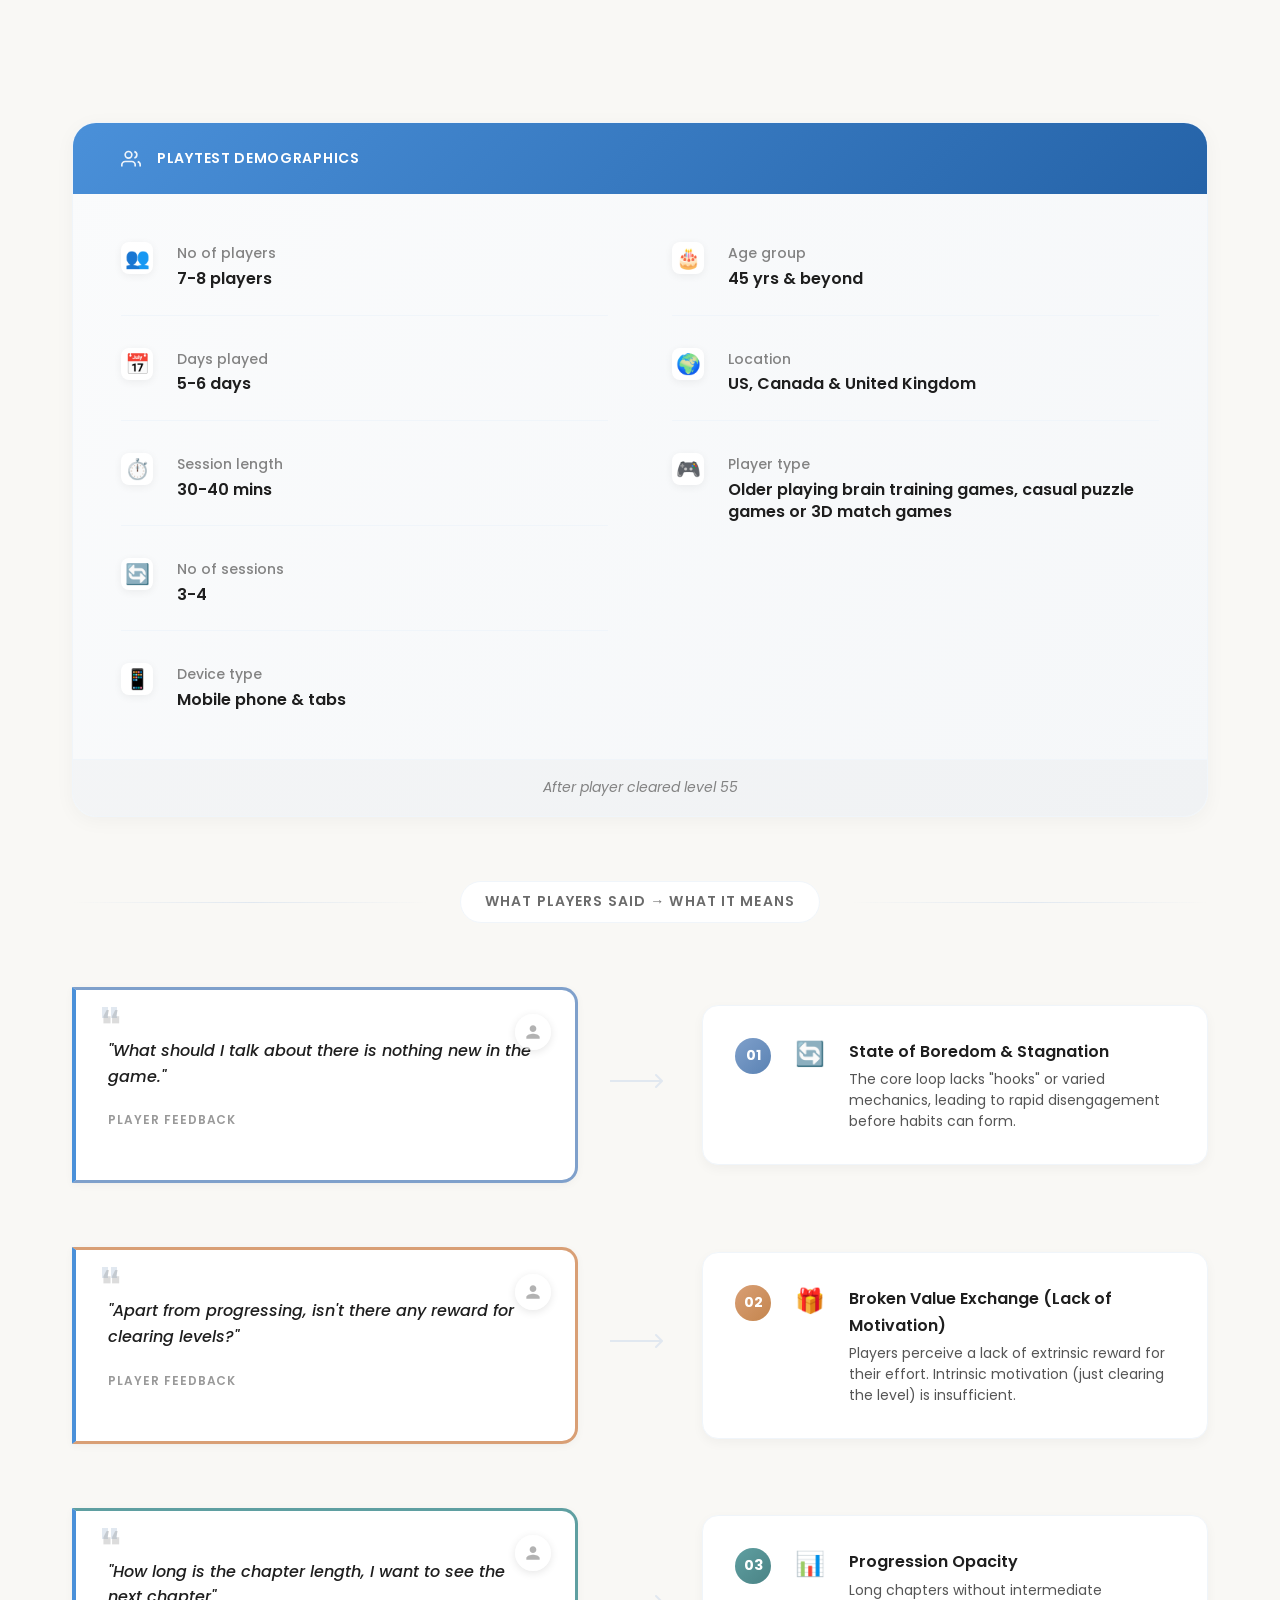
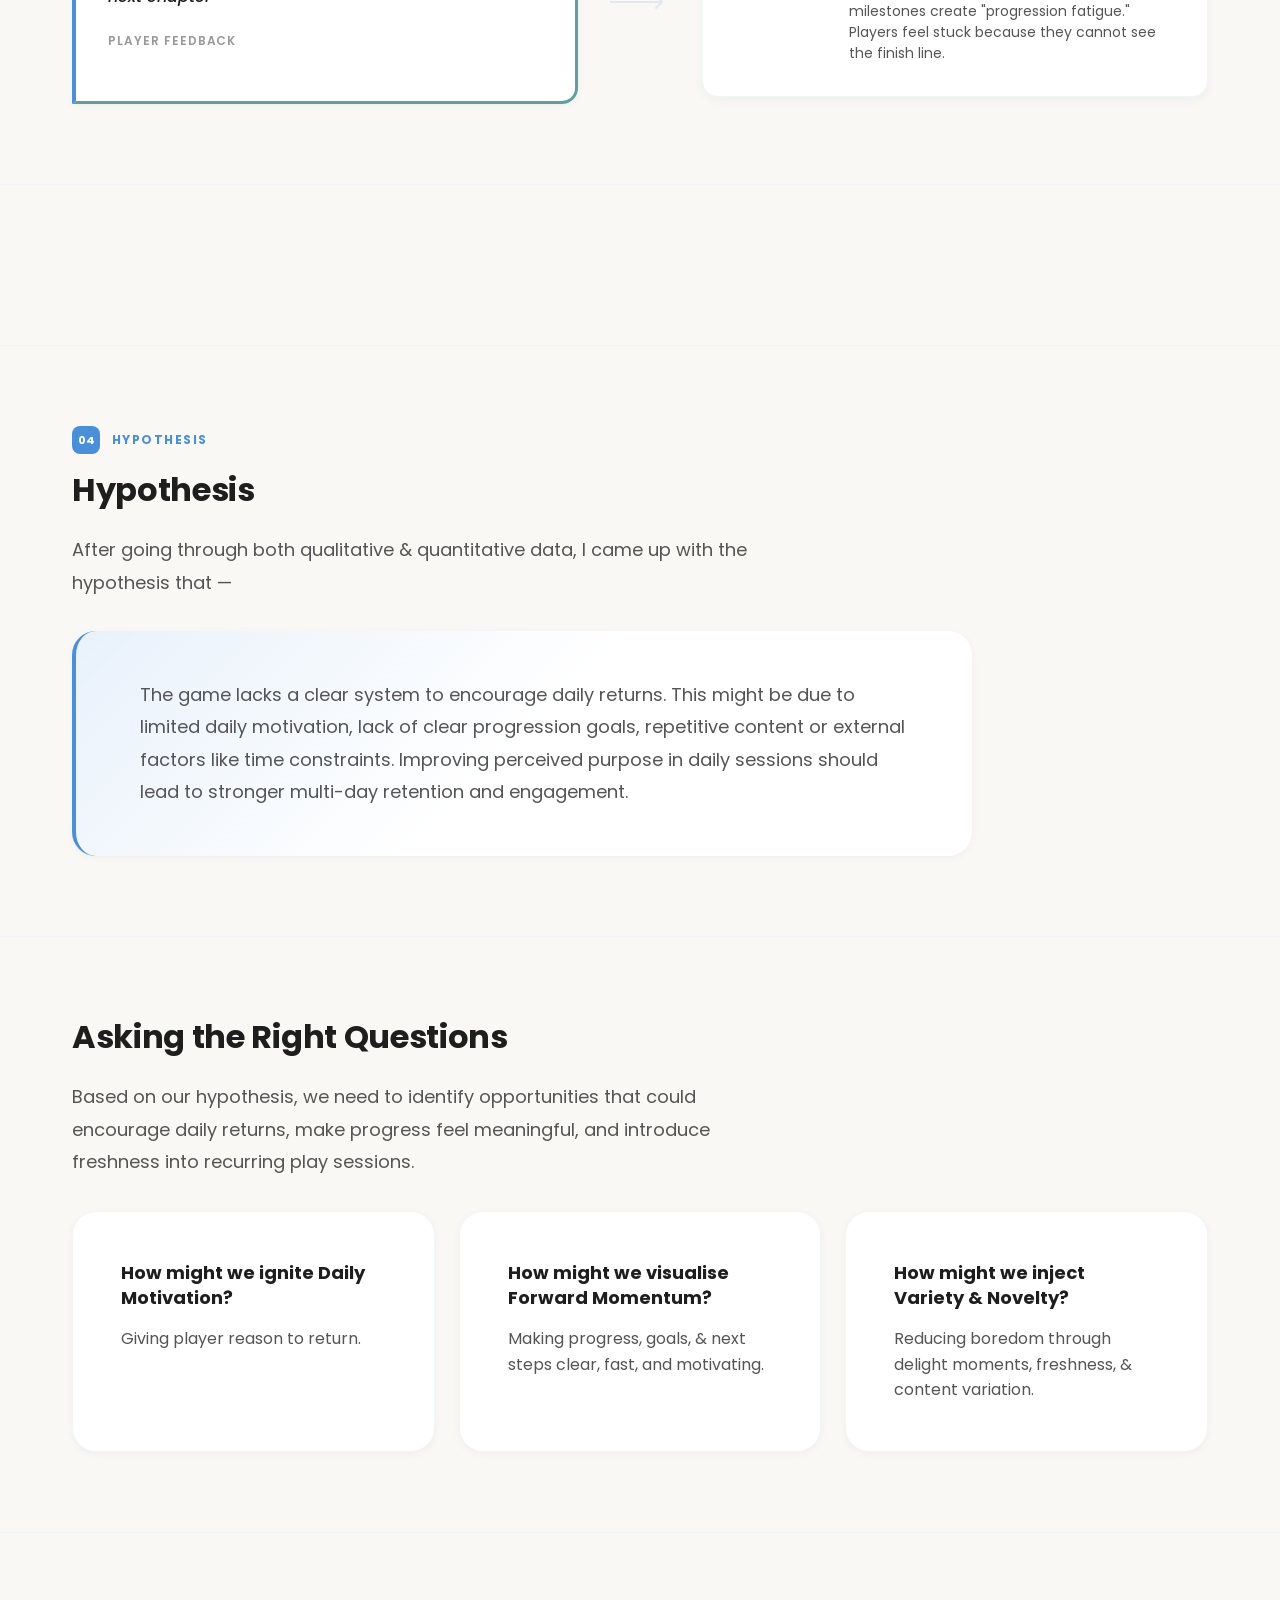
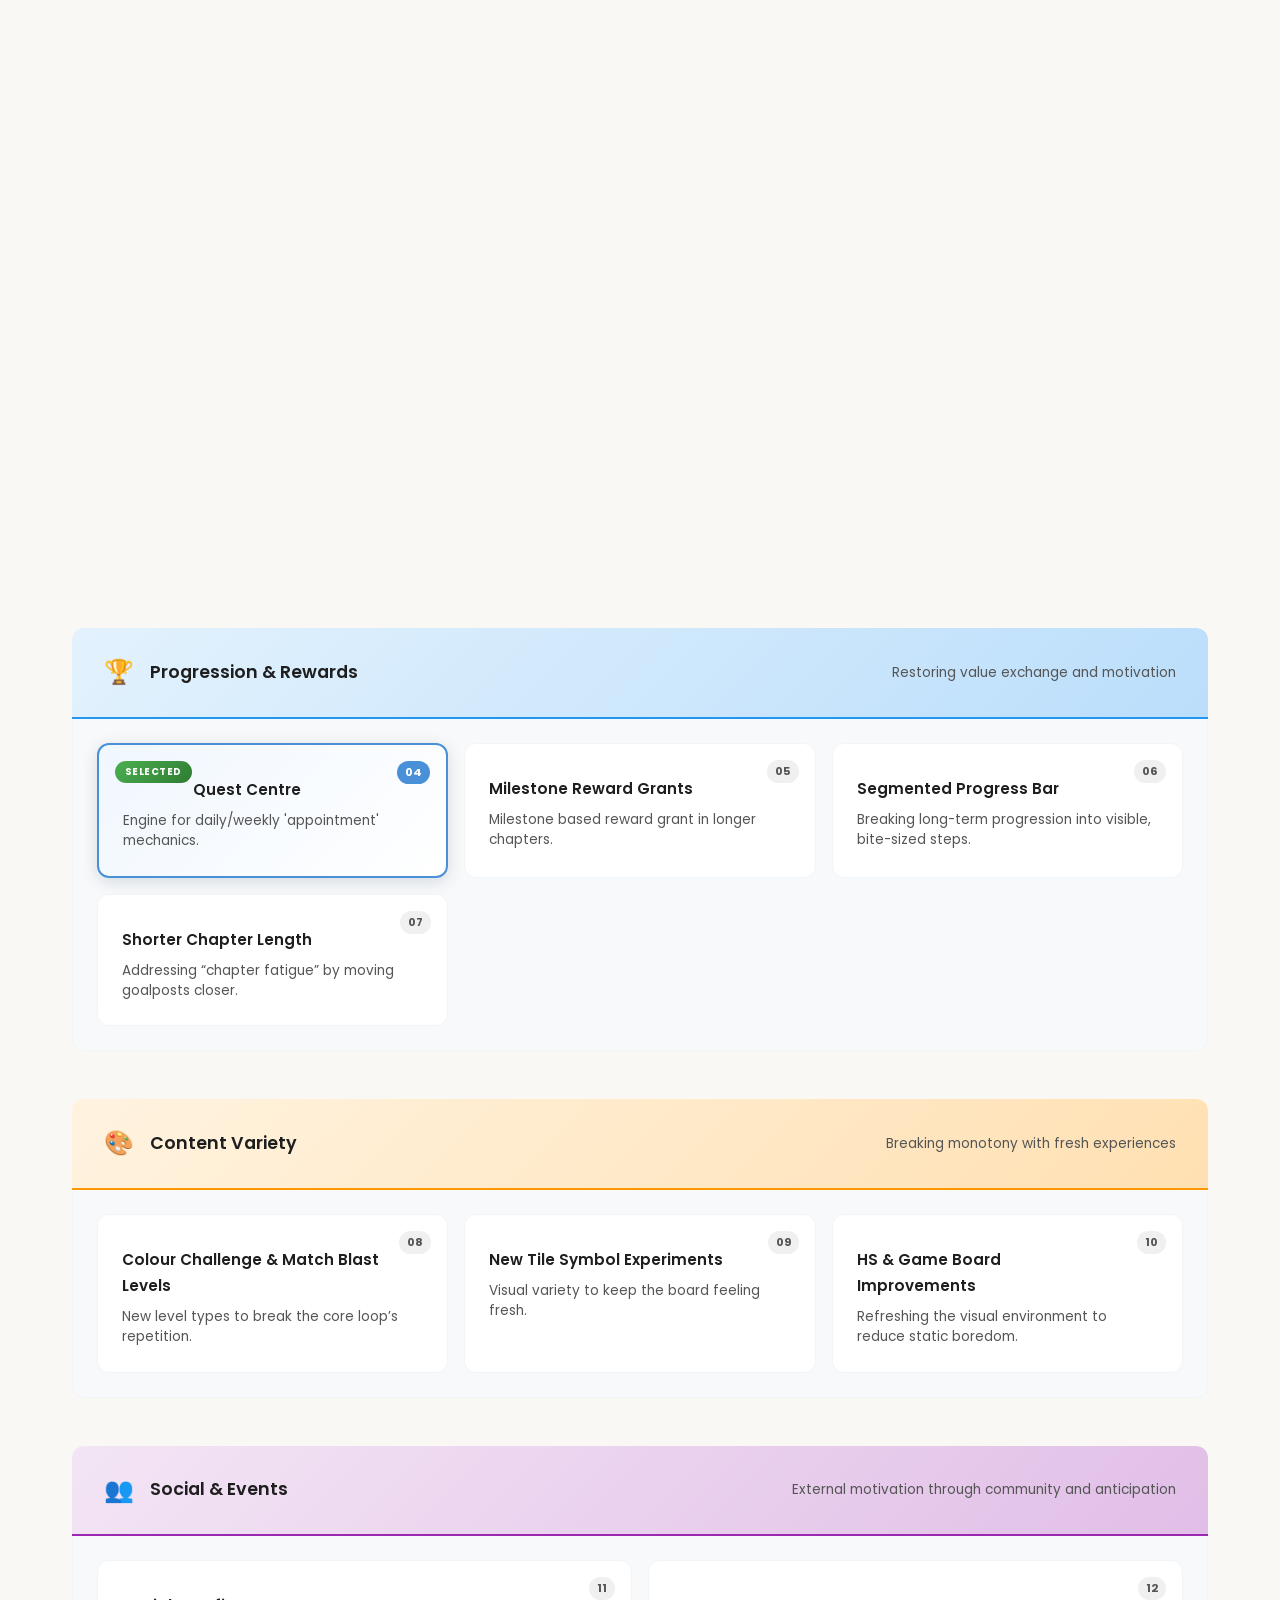
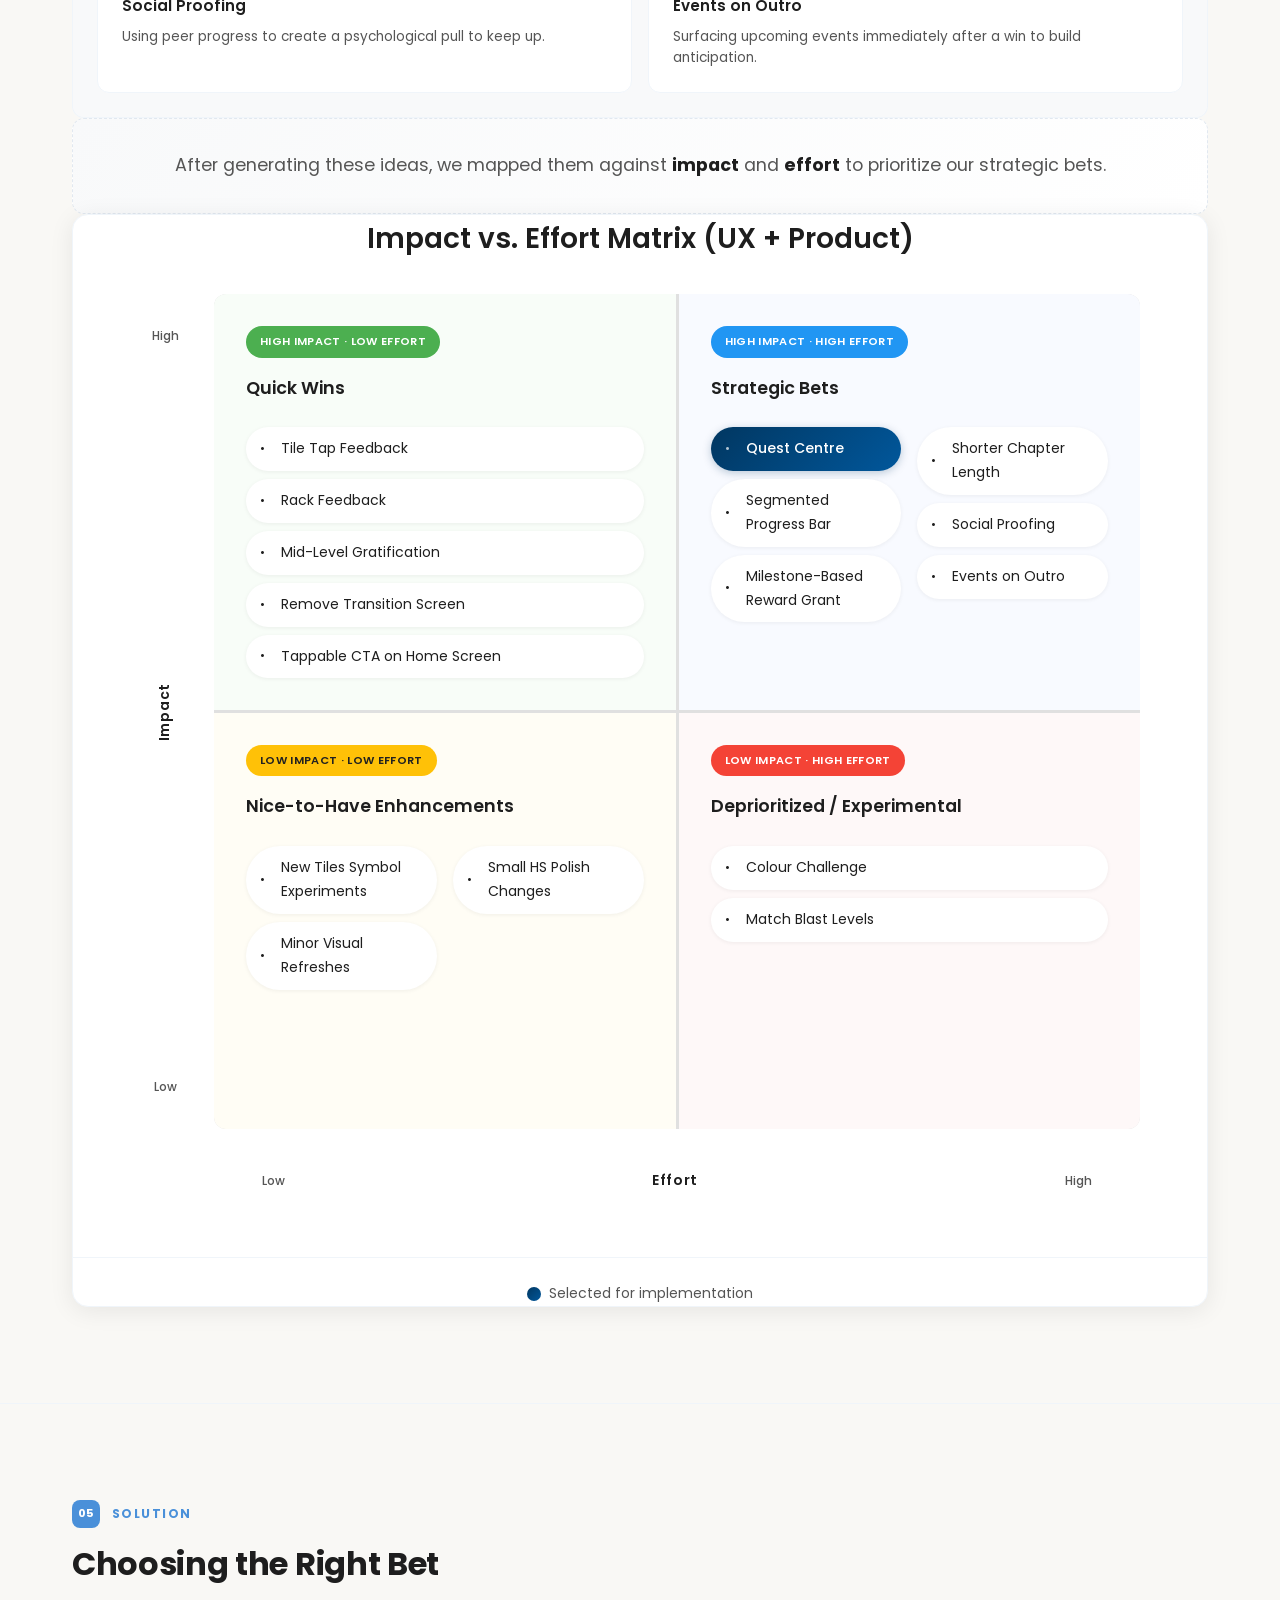
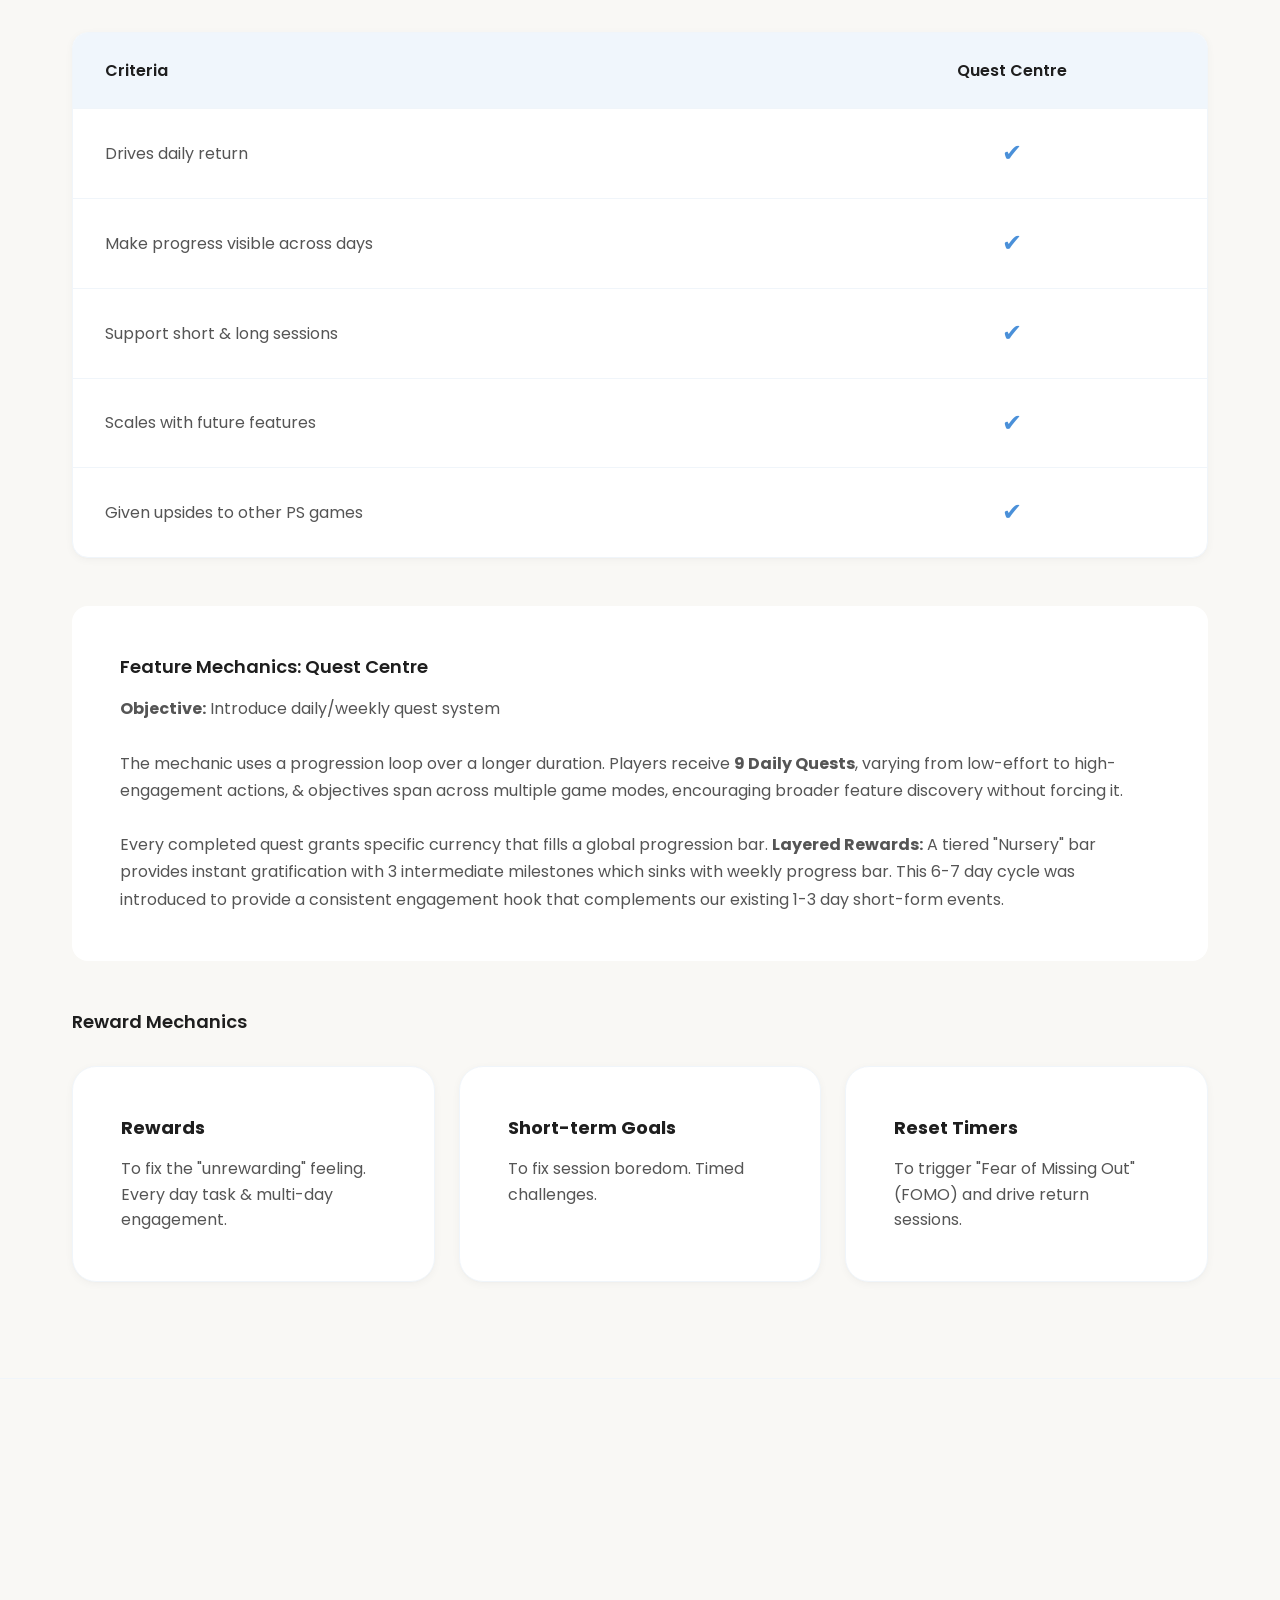
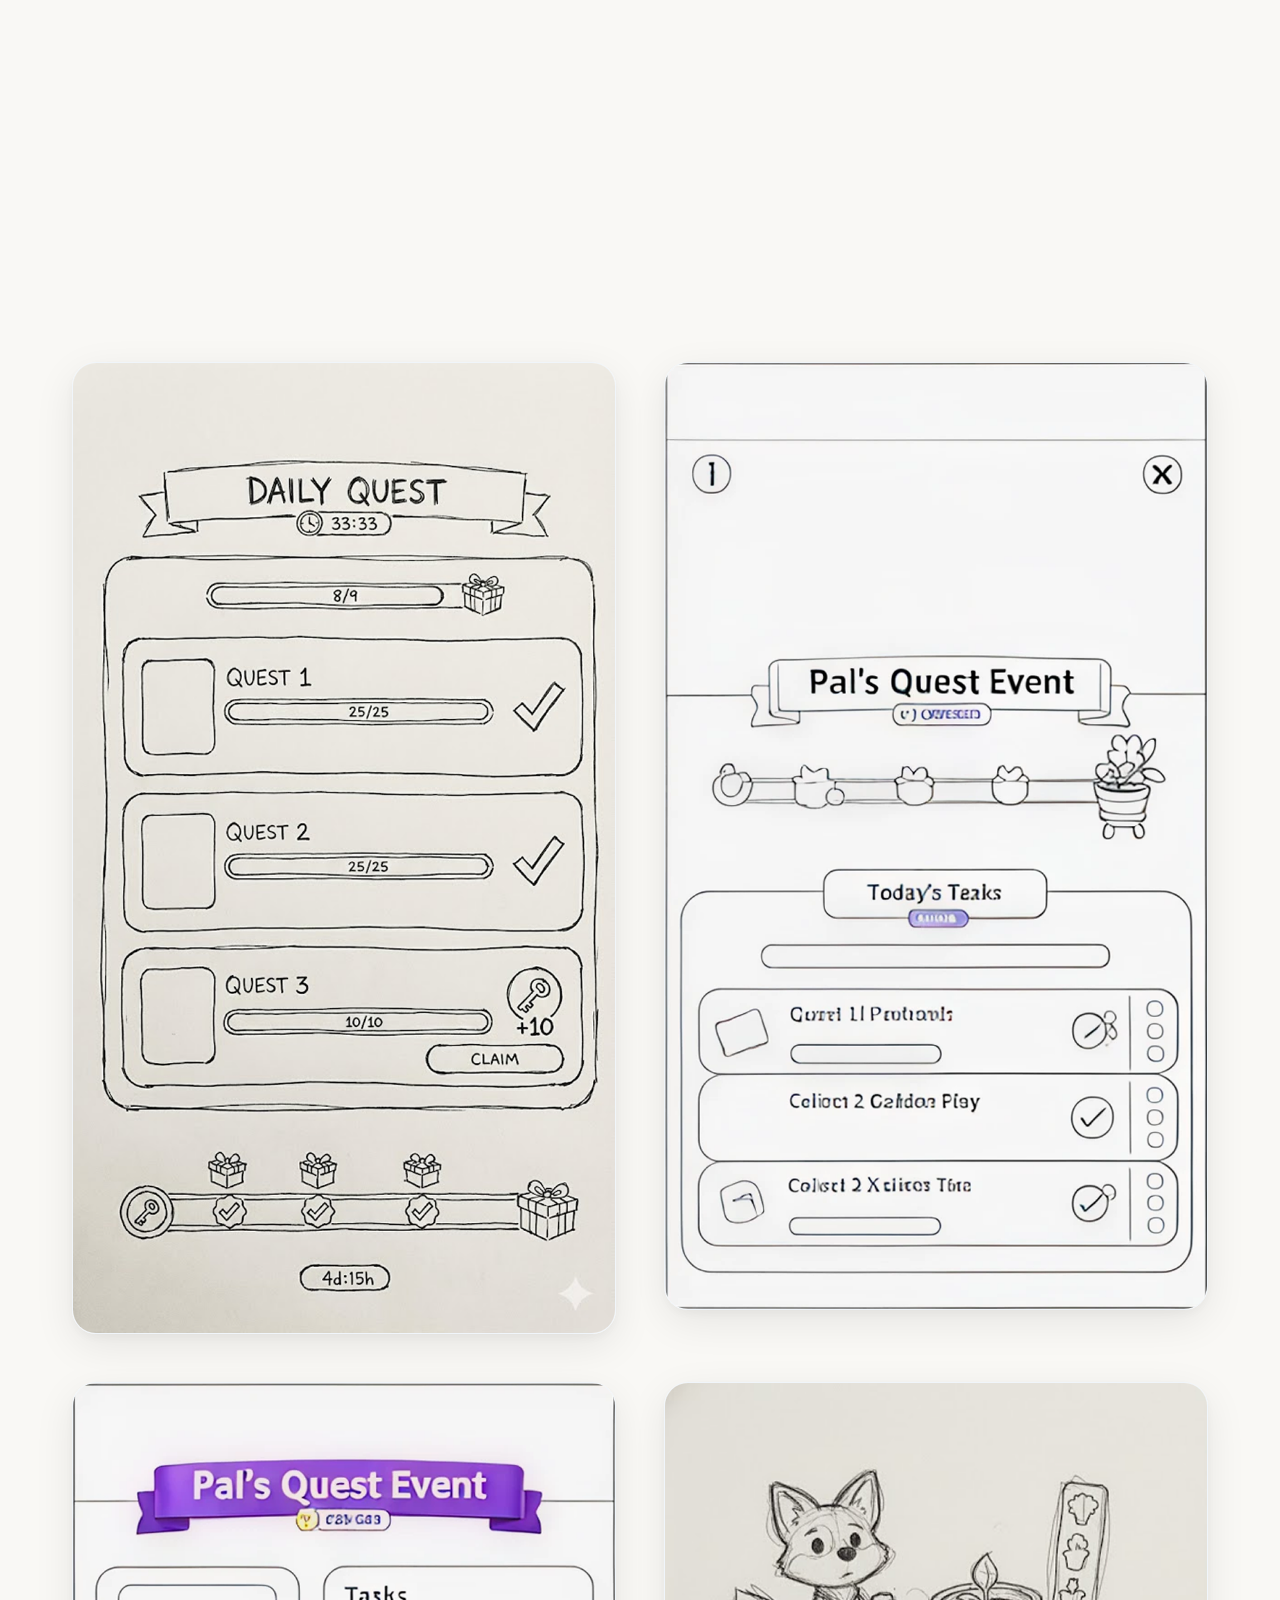
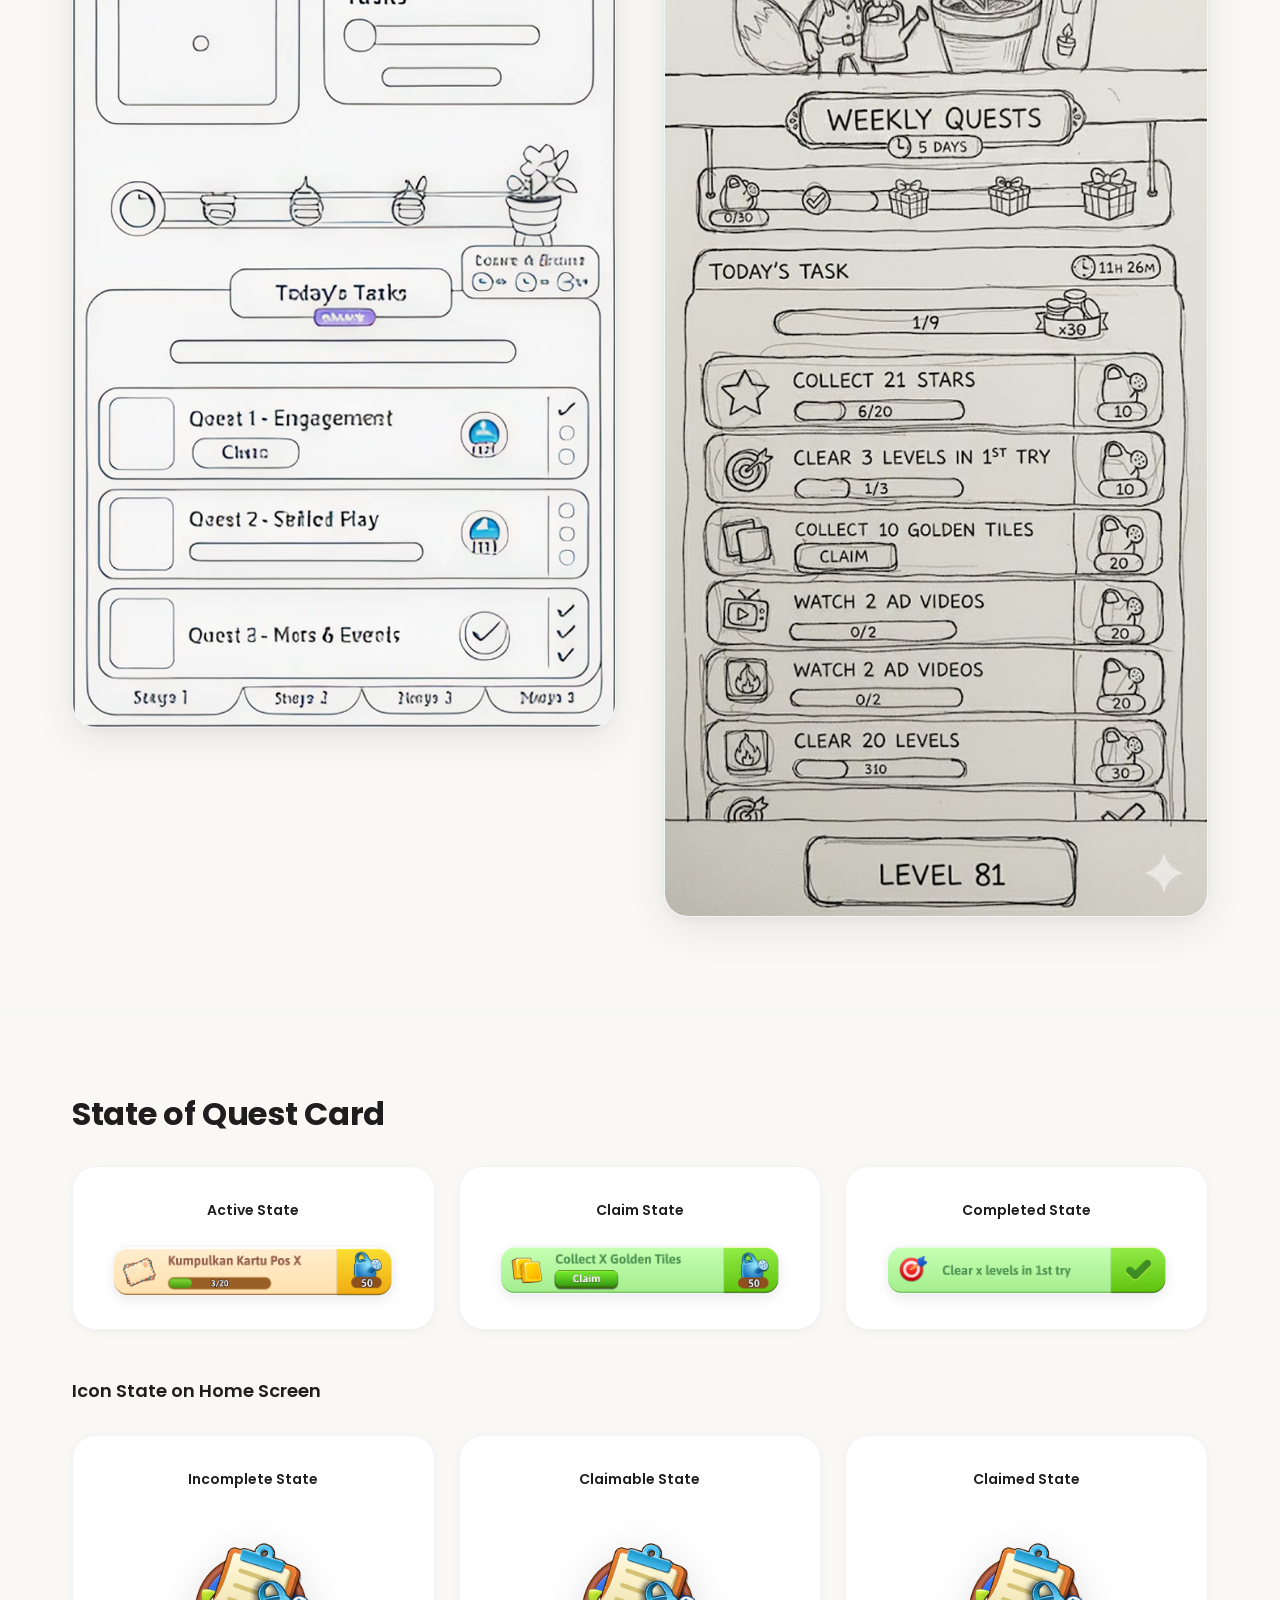
==== commit d5acc69e: "Enhance Brainstorming section with categories and professional styling - Added section number (04 Id" ====
--- a/case_studies/Case_study01/index.html
+++ b/case_studies/Case_study01/index.html
@@ -617,60 +617,119 @@
     <section class="brainstorming" id="brainstorming">
       <div class="container">
         <div class="reveal">
+          <p class="section-label"><span class="section-number">04</span>Ideation</p>
           <h2 class="section-title">Brainstorming</h2>
-          <p class="body-text">Exploring multiple solution directions before selecting the best approach.</p>
-        </div>
-
-        <div class="ideas-grid reveal">
-          <div class="idea-card">
-            <h4 class="idea-card__title">Tile Tap Feedback</h4>
-            <p class="idea-card__desc">Physical satisfaction to every move.</p>
-          </div>
-          <div class="idea-card idea-card--selected">
-            <h4 class="idea-card__title">Quest Centre</h4>
-            <p class="idea-card__desc">Engine for daily/weekly 'appointment' mechanics.</p>
-            <span class="idea-card__tag">Selected</span>
-          </div>
-          <div class="idea-card">
-            <h4 class="idea-card__title">Social Proofing</h4>
-            <p class="idea-card__desc">Using peer progress to create a psychological pull to keep up.</p>
-          </div>
-          <div class="idea-card">
-            <h4 class="idea-card__title">Power-Up Prompts &amp; Rack Feedback</h4>
-            <p class="idea-card__desc">Supporting players during difficulty spikes to prevent frustration-driven drop-offs.</p>
-          </div>
-          <div class="idea-card">
-            <h4 class="idea-card__title">Events on Outro</h4>
-            <p class="idea-card__desc">Surfacing upcoming events immediately after a win to build anticipation.</p>
-          </div>
-          <div class="idea-card">
-            <h4 class="idea-card__title">HS &amp; Game Board Improvements</h4>
-            <p class="idea-card__desc">Refreshing the visual environment to reduce static boredom.</p>
-          </div>
-          <div class="idea-card">
-            <h4 class="idea-card__title">Colour Challenge &amp; Match Blast Levels</h4>
-            <p class="idea-card__desc">New level types to break the core loop&rsquo;s repetition.</p>
-          </div>
-          <div class="idea-card">
-            <h4 class="idea-card__title">Mid-Level Gratification</h4>
-            <p class="idea-card__desc">Positive feedback during gameplay, not just at the end.</p>
-          </div>
-          <div class="idea-card">
-            <h4 class="idea-card__title">New Tile Symbol Experiments</h4>
-            <p class="idea-card__desc">Visual variety to keep the board feeling fresh.</p>
-          </div>
-          <div class="idea-card">
-            <h4 class="idea-card__title">Shorter Chapter Length</h4>
-            <p class="idea-card__desc">Addressing &ldquo;chapter fatigue&rdquo; by moving goalposts closer.</p>
-          </div>
-          <div class="idea-card">
-            <h4 class="idea-card__title">Segmented Progress Bar</h4>
-            <p class="idea-card__desc">Breaking long-term progression into visible, bite-sized steps.</p>
-          </div>
-          <div class="idea-card">
-            <h4 class="idea-card__title">Milestone Reward Grants</h4>
-            <p class="idea-card__desc">Milestone based reward grant in longer chapters.</p>
-          </div>
+          <p class="body-text">I facilitated ideation sessions with the product team to explore multiple solution directions. We generated 12 distinct concepts targeting the three root causes identified in research.</p>
+        </div>
+
+        <!-- Category: Engagement Hooks -->
+        <div class="idea-category reveal">
+          <div class="idea-category__header idea-category__header--engagement">
+            <span class="idea-category__icon">🎮</span>
+            <h3 class="idea-category__title">Engagement Hooks</h3>
+            <span class="idea-category__subtitle">Fighting boredom through sensory feedback</span>
+          </div>
+          <div class="idea-category__cards">
+            <div class="idea-card">
+              <span class="idea-card__num">01</span>
+              <h4 class="idea-card__title">Tile Tap Feedback</h4>
+              <p class="idea-card__desc">Physical satisfaction to every move.</p>
+            </div>
+            <div class="idea-card">
+              <span class="idea-card__num">02</span>
+              <h4 class="idea-card__title">Mid-Level Gratification</h4>
+              <p class="idea-card__desc">Positive feedback during gameplay, not just at the end.</p>
+            </div>
+            <div class="idea-card">
+              <span class="idea-card__num">03</span>
+              <h4 class="idea-card__title">Power-Up Prompts &amp; Rack Feedback</h4>
+              <p class="idea-card__desc">Supporting players during difficulty spikes to prevent frustration-driven drop-offs.</p>
+            </div>
+          </div>
+        </div>
+
+        <!-- Category: Progression & Rewards -->
+        <div class="idea-category reveal">
+          <div class="idea-category__header idea-category__header--rewards">
+            <span class="idea-category__icon">🏆</span>
+            <h3 class="idea-category__title">Progression &amp; Rewards</h3>
+            <span class="idea-category__subtitle">Restoring value exchange and motivation</span>
+          </div>
+          <div class="idea-category__cards">
+            <div class="idea-card idea-card--selected">
+              <span class="idea-card__num">04</span>
+              <h4 class="idea-card__title">Quest Centre</h4>
+              <p class="idea-card__desc">Engine for daily/weekly 'appointment' mechanics.</p>
+              <span class="idea-card__tag">Selected</span>
+            </div>
+            <div class="idea-card">
+              <span class="idea-card__num">05</span>
+              <h4 class="idea-card__title">Milestone Reward Grants</h4>
+              <p class="idea-card__desc">Milestone based reward grant in longer chapters.</p>
+            </div>
+            <div class="idea-card">
+              <span class="idea-card__num">06</span>
+              <h4 class="idea-card__title">Segmented Progress Bar</h4>
+              <p class="idea-card__desc">Breaking long-term progression into visible, bite-sized steps.</p>
+            </div>
+            <div class="idea-card">
+              <span class="idea-card__num">07</span>
+              <h4 class="idea-card__title">Shorter Chapter Length</h4>
+              <p class="idea-card__desc">Addressing &ldquo;chapter fatigue&rdquo; by moving goalposts closer.</p>
+            </div>
+          </div>
+        </div>
+
+        <!-- Category: Content Variety -->
+        <div class="idea-category reveal">
+          <div class="idea-category__header idea-category__header--variety">
+            <span class="idea-category__icon">🎨</span>
+            <h3 class="idea-category__title">Content Variety</h3>
+            <span class="idea-category__subtitle">Breaking monotony with fresh experiences</span>
+          </div>
+          <div class="idea-category__cards">
+            <div class="idea-card">
+              <span class="idea-card__num">08</span>
+              <h4 class="idea-card__title">Colour Challenge &amp; Match Blast Levels</h4>
+              <p class="idea-card__desc">New level types to break the core loop&rsquo;s repetition.</p>
+            </div>
+            <div class="idea-card">
+              <span class="idea-card__num">09</span>
+              <h4 class="idea-card__title">New Tile Symbol Experiments</h4>
+              <p class="idea-card__desc">Visual variety to keep the board feeling fresh.</p>
+            </div>
+            <div class="idea-card">
+              <span class="idea-card__num">10</span>
+              <h4 class="idea-card__title">HS &amp; Game Board Improvements</h4>
+              <p class="idea-card__desc">Refreshing the visual environment to reduce static boredom.</p>
+            </div>
+          </div>
+        </div>
+
+        <!-- Category: Social & Events -->
+        <div class="idea-category reveal">
+          <div class="idea-category__header idea-category__header--social">
+            <span class="idea-category__icon">👥</span>
+            <h3 class="idea-category__title">Social &amp; Events</h3>
+            <span class="idea-category__subtitle">External motivation through community and anticipation</span>
+          </div>
+          <div class="idea-category__cards">
+            <div class="idea-card">
+              <span class="idea-card__num">11</span>
+              <h4 class="idea-card__title">Social Proofing</h4>
+              <p class="idea-card__desc">Using peer progress to create a psychological pull to keep up.</p>
+            </div>
+            <div class="idea-card">
+              <span class="idea-card__num">12</span>
+              <h4 class="idea-card__title">Events on Outro</h4>
+              <p class="idea-card__desc">Surfacing upcoming events immediately after a win to build anticipation.</p>
+            </div>
+          </div>
+        </div>
+
+        <!-- Transition to Matrix -->
+        <div class="matrix-intro reveal">
+          <p>After generating these ideas, we mapped them against <strong>impact</strong> and <strong>effort</strong> to prioritize our strategic bets.</p>
         </div>
 
         <!-- Impact vs Effort Matrix -->
--- a/case_studies/Case_study01/styles.css
+++ b/case_studies/Case_study01/styles.css
@@ -2806,62 +2806,201 @@
 
 /* ===== SECTION: Brainstorming ===== */
 .brainstorming {
-  padding: var(--space-section) 0;
+  padding: var(--space-section-lg) 0;
   border-top: 1px solid var(--color-border-light);
 }
 
-.ideas-grid {
+/* Idea Categories */
+.idea-category {
+  margin-top: var(--space-xl);
+}
+
+.idea-category__header {
+  display: flex;
+  align-items: center;
+  gap: var(--space-sm);
+  padding: var(--space-md) var(--space-lg);
+  border-radius: var(--border-radius-md) var(--border-radius-md) 0 0;
+  margin-bottom: 0;
+}
+
+.idea-category__header--engagement {
+  background: linear-gradient(135deg, #e8f5e9 0%, #c8e6c9 100%);
+  border-bottom: 2px solid #4caf50;
+}
+
+.idea-category__header--rewards {
+  background: linear-gradient(135deg, #e3f2fd 0%, #bbdefb 100%);
+  border-bottom: 2px solid #2196f3;
+}
+
+.idea-category__header--variety {
+  background: linear-gradient(135deg, #fff3e0 0%, #ffe0b2 100%);
+  border-bottom: 2px solid #ff9800;
+}
+
+.idea-category__header--social {
+  background: linear-gradient(135deg, #f3e5f5 0%, #e1bee7 100%);
+  border-bottom: 2px solid #9c27b0;
+}
+
+.idea-category__icon {
+  font-size: 1.5rem;
+}
+
+.idea-category__title {
+  font-size: 1.1rem;
+  font-weight: var(--fw-semibold);
+  color: var(--color-text-primary);
+  margin: 0;
+}
+
+.idea-category__subtitle {
+  font-size: 0.85rem;
+  color: var(--color-text-muted);
+  margin-left: auto;
+}
+
+.idea-category__cards {
   display: grid;
-  grid-template-columns: repeat(3, 1fr);
+  grid-template-columns: repeat(auto-fit, minmax(280px, 1fr));
   gap: var(--space-sm);
-  margin-top: var(--space-lg);
-}
-
+  padding: var(--space-md);
+  background: #f8f9fa;
+  border-radius: 0 0 var(--border-radius-md) var(--border-radius-md);
+  border: 1px solid var(--color-border-light);
+  border-top: none;
+}
+
+/* Idea Cards - Enhanced */
 .idea-card {
-  background: var(--color-bg-card);
-  border-radius: var(--border-radius-lg);
+  background: #ffffff;
+  border-radius: var(--border-radius-md);
   padding: var(--space-md);
   border: 1px solid var(--color-border-light);
   transition: transform var(--transition-fast), box-shadow var(--transition-fast), border-color var(--transition-fast);
   position: relative;
+  display: flex;
+  flex-direction: column;
+  gap: var(--space-xs);
 }
 
 .idea-card:hover {
   transform: translateY(-3px);
-  box-shadow: var(--shadow-md);
+  box-shadow: 0 4px 12px rgba(0, 0, 0, 0.1);
   border-color: var(--color-border);
+}
+
+.idea-card__num {
+  position: absolute;
+  top: var(--space-sm);
+  right: var(--space-sm);
+  font-size: 0.7rem;
+  font-weight: var(--fw-bold);
+  color: var(--color-text-muted);
+  background: #f0f0f0;
+  padding: 2px 8px;
+  border-radius: 100px;
 }
 
 .idea-card--selected {
   border: 2px solid var(--color-accent-primary);
-  background: linear-gradient(135deg, var(--color-success-light) 0%, #fff 100%);
+  background: linear-gradient(135deg, #f0f7ff 0%, #ffffff 100%);
+  box-shadow: 0 4px 16px rgba(1, 55, 97, 0.15);
+}
+
+.idea-card--selected .idea-card__num {
+  background: var(--color-accent-primary);
+  color: #ffffff;
 }
 
 .idea-card__tag {
   position: absolute;
   top: var(--space-sm);
-  right: var(--space-sm);
-  font-size: 0.625rem;
+  left: var(--space-sm);
+  font-size: 0.6rem;
   font-weight: var(--fw-bold);
   text-transform: uppercase;
   letter-spacing: 0.05em;
   color: #fff;
-  background: var(--color-accent-primary);
-  padding: 2px 8px;
+  background: linear-gradient(135deg, #4caf50 0%, #2e7d32 100%);
+  padding: 3px 10px;
   border-radius: 100px;
 }
 
 .idea-card__title {
-  font-size: var(--fs-body);
+  font-size: 0.95rem;
   font-weight: var(--fw-semibold);
   color: var(--color-text-primary);
-  margin-bottom: var(--space-xs);
+  margin-top: var(--space-xs);
+  padding-right: 40px;
+}
+
+.idea-card--selected .idea-card__title {
+  padding-left: 70px;
 }
 
 .idea-card__desc {
-  font-size: var(--fs-small);
+  font-size: 0.85rem;
   color: var(--color-text-body);
   line-height: 1.5;
+}
+
+/* Matrix Intro */
+.matrix-intro {
+  text-align: center;
+  margin: var(--space-xxl) 0 var(--space-lg);
+  padding: var(--space-lg);
+  background: linear-gradient(135deg, #f8f9fa 0%, #ffffff 100%);
+  border-radius: var(--border-radius-md);
+  border: 1px dashed var(--color-border);
+}
+
+.matrix-intro p {
+  font-size: 1.1rem;
+  color: var(--color-text-body);
+  margin: 0;
+}
+
+.matrix-intro strong {
+  color: var(--color-text-primary);
+}
+
+/* Responsive: Idea Categories */
+@media (max-width: 768px) {
+  .idea-category__header {
+    flex-wrap: wrap;
+    padding: var(--space-sm) var(--space-md);
+  }
+  
+  .idea-category__subtitle {
+    width: 100%;
+    margin-left: 0;
+    margin-top: var(--space-xs);
+  }
+  
+  .idea-category__cards {
+    grid-template-columns: 1fr;
+    padding: var(--space-sm);
+  }
+  
+  .idea-card__title {
+    font-size: 0.9rem;
+  }
+  
+  .idea-card--selected .idea-card__title {
+    padding-left: 0;
+    padding-top: var(--space-md);
+  }
+  
+  .matrix-intro {
+    margin: var(--space-xl) 0 var(--space-md);
+    padding: var(--space-md);
+  }
+  
+  .matrix-intro p {
+    font-size: 1rem;
+  }
 }
 
 /* ===== Impact vs Effort Matrix ===== */
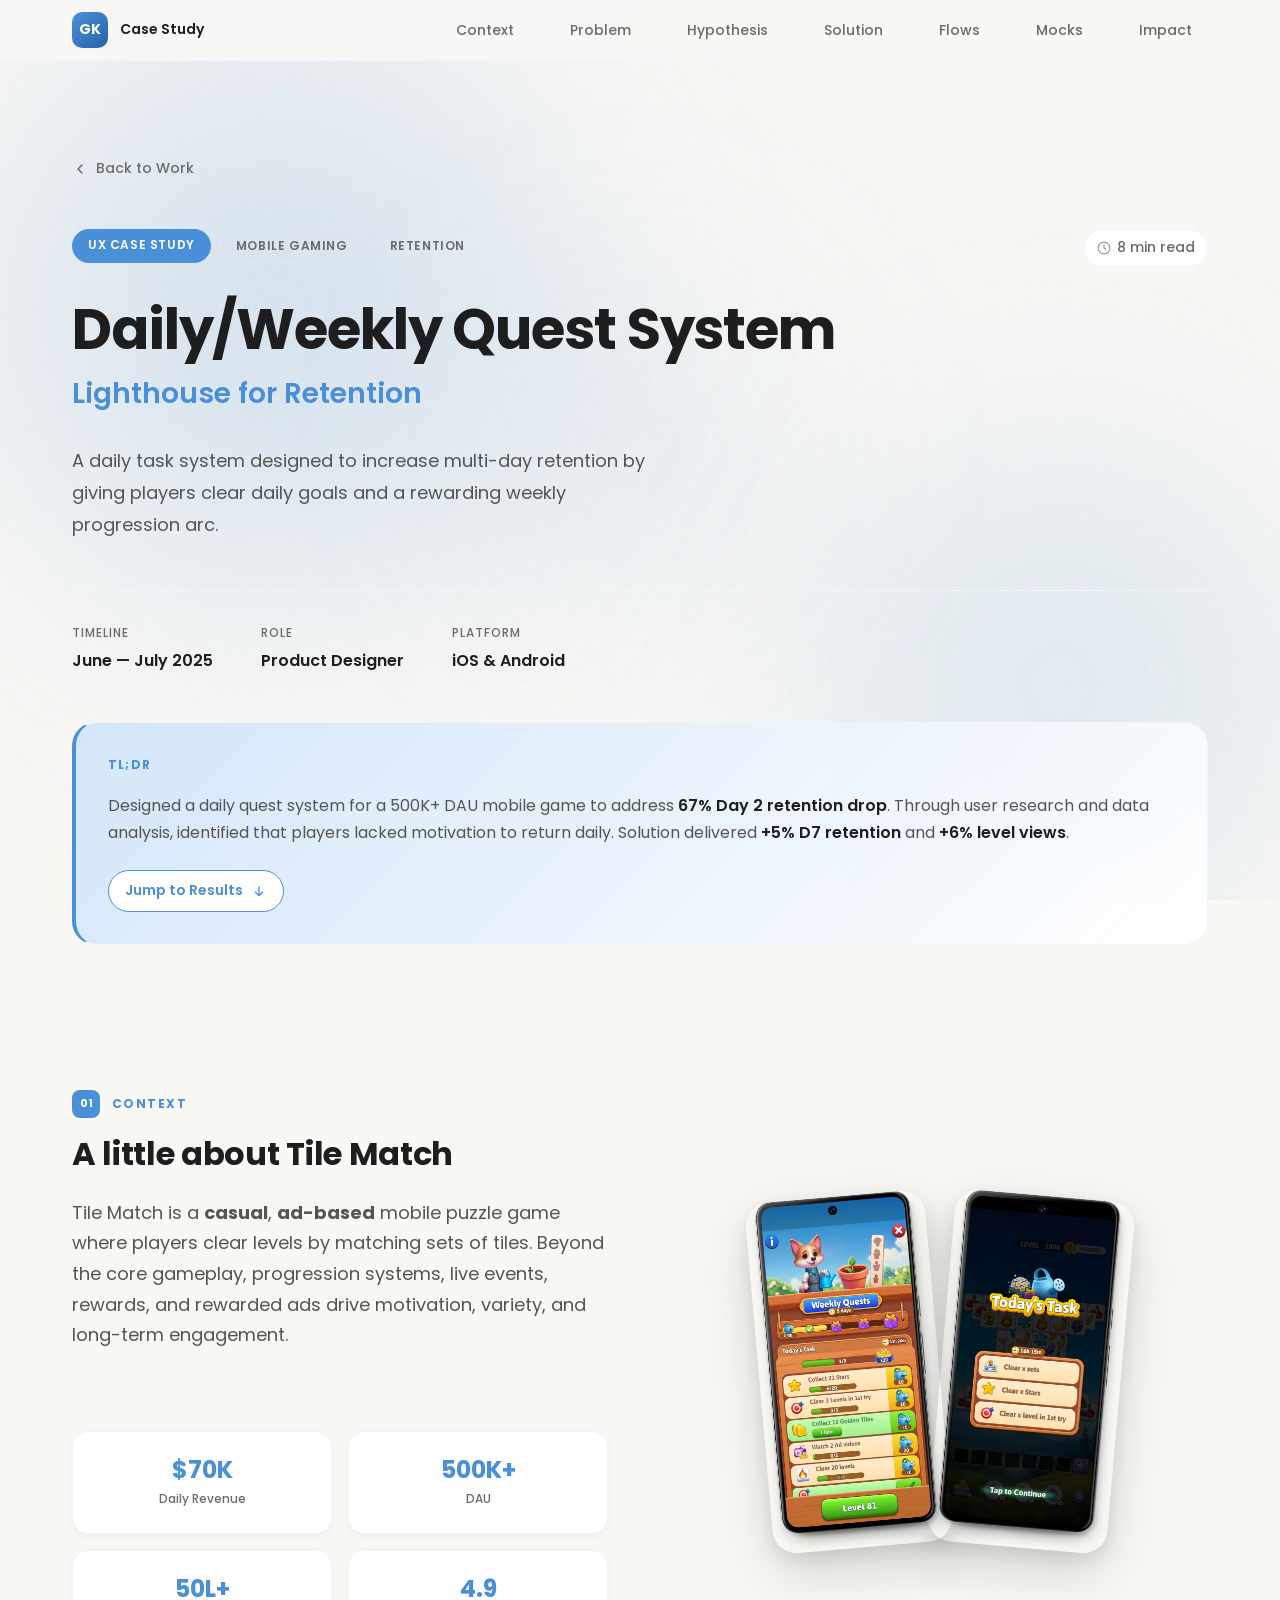
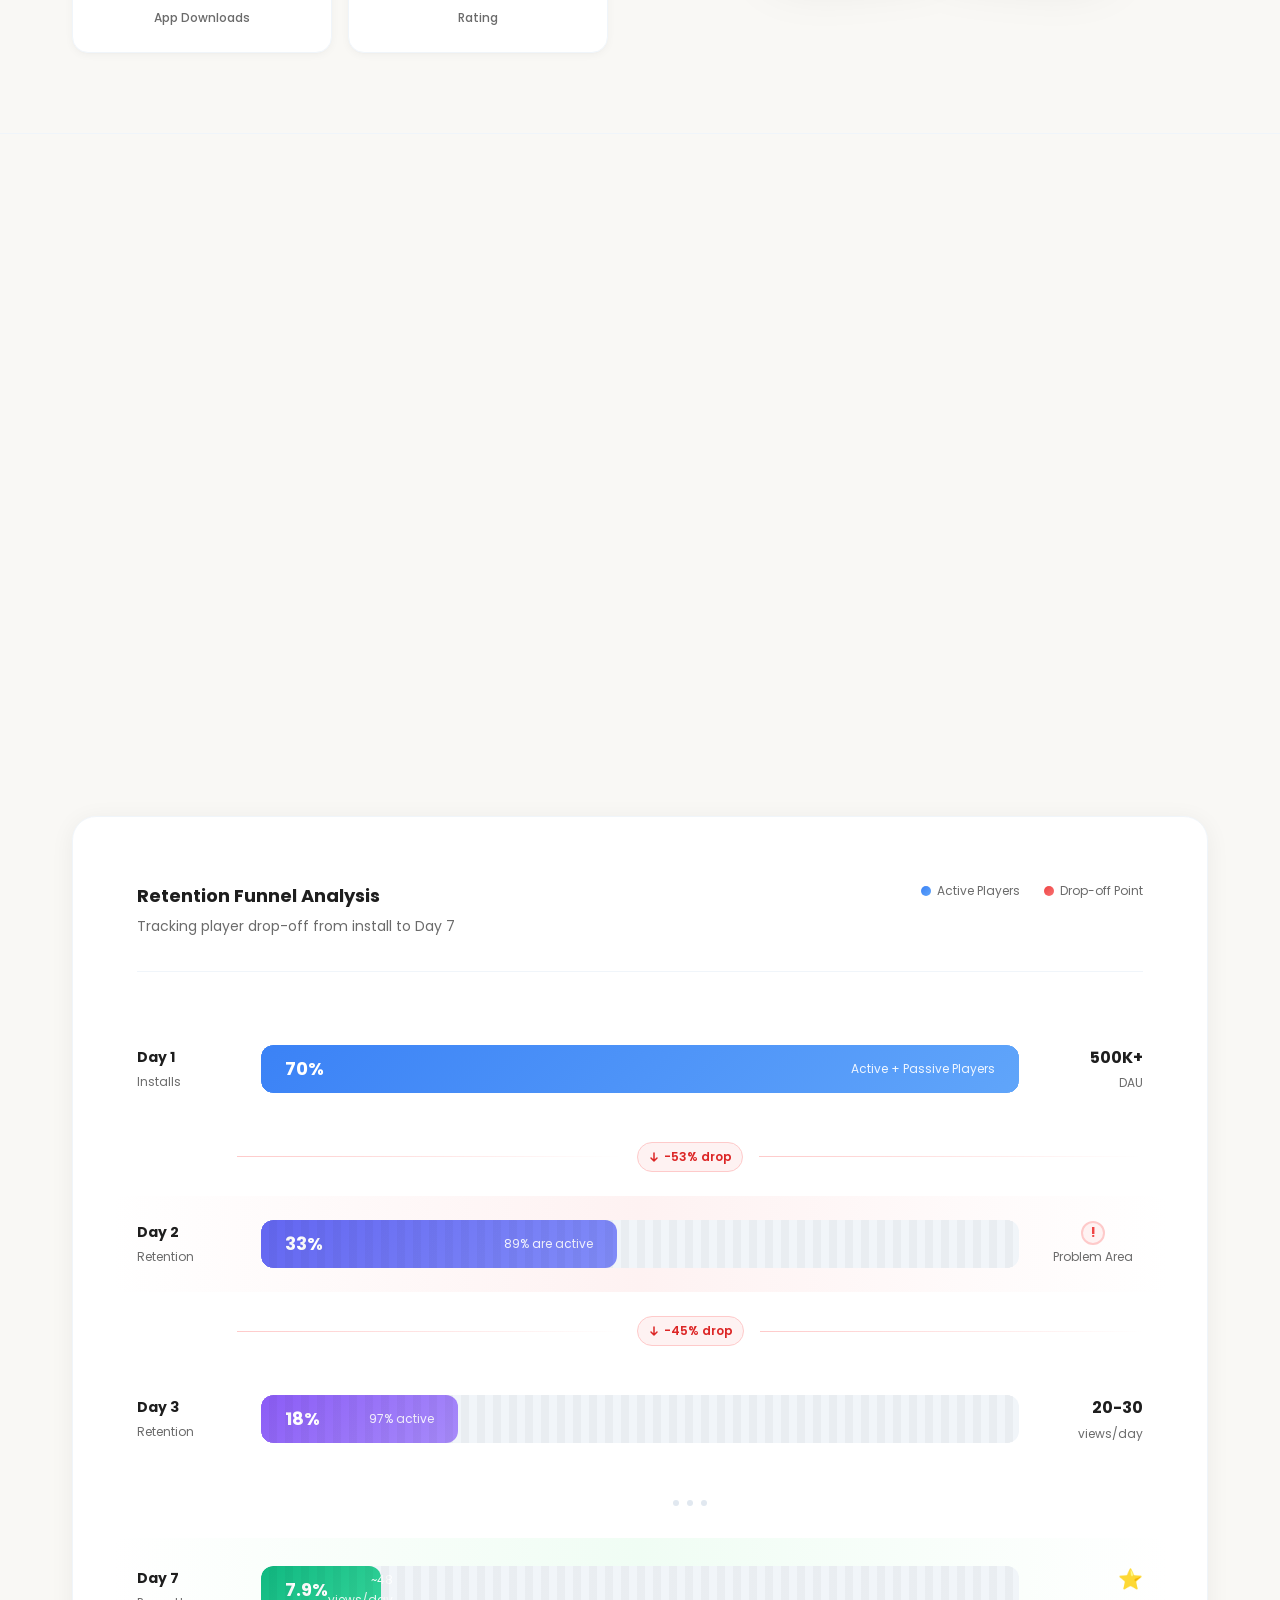
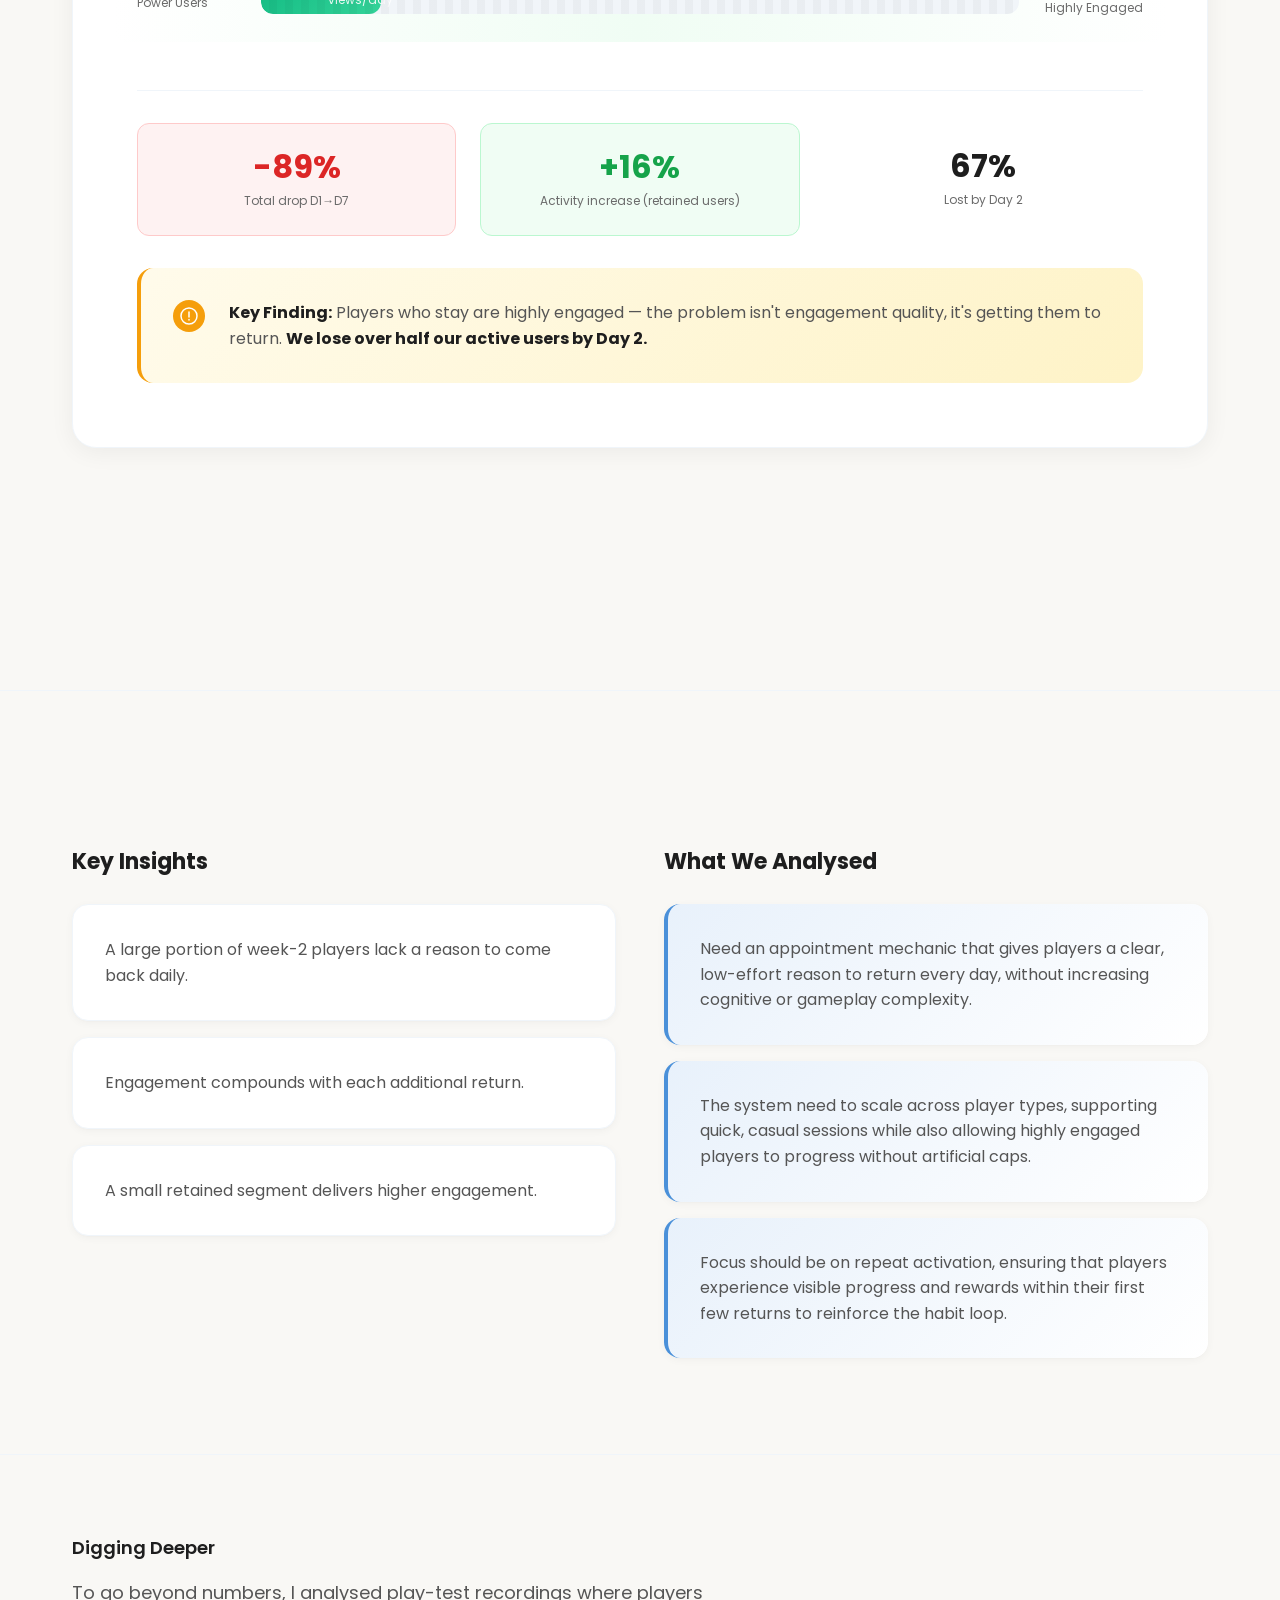
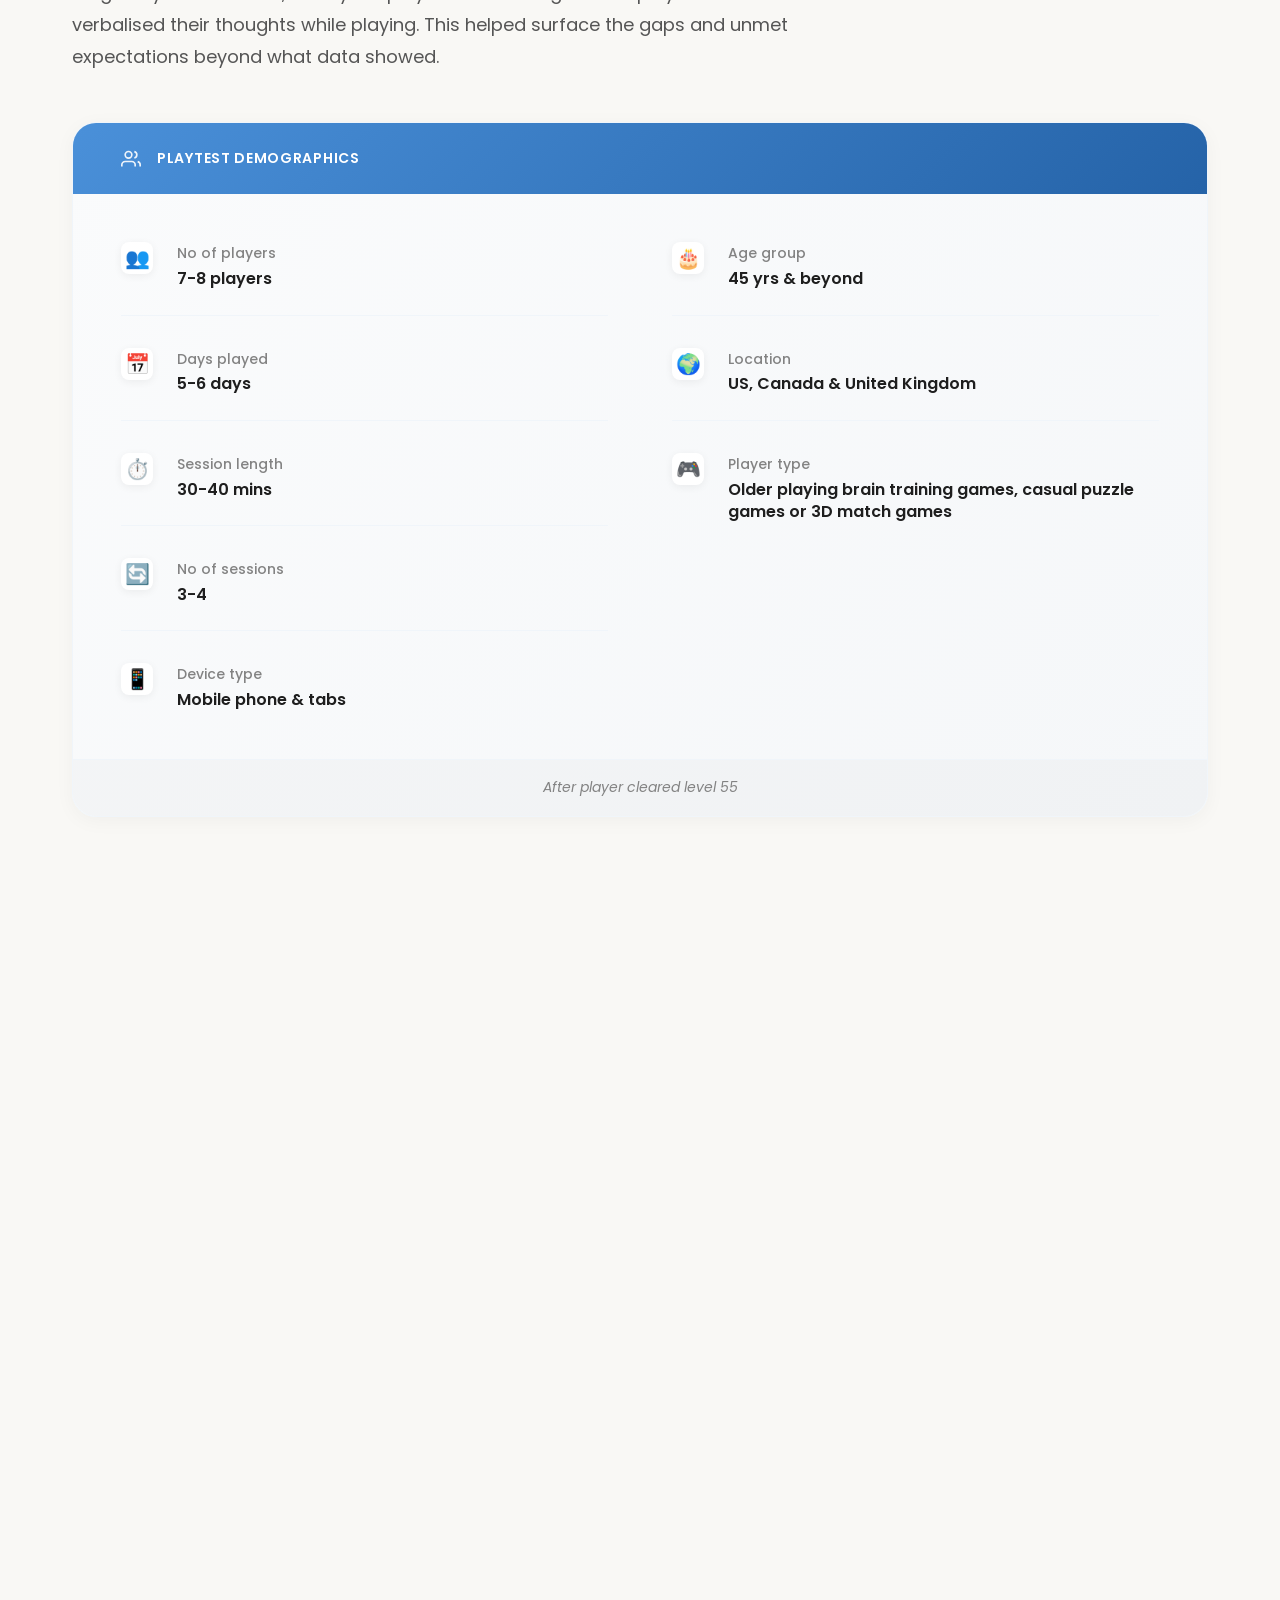
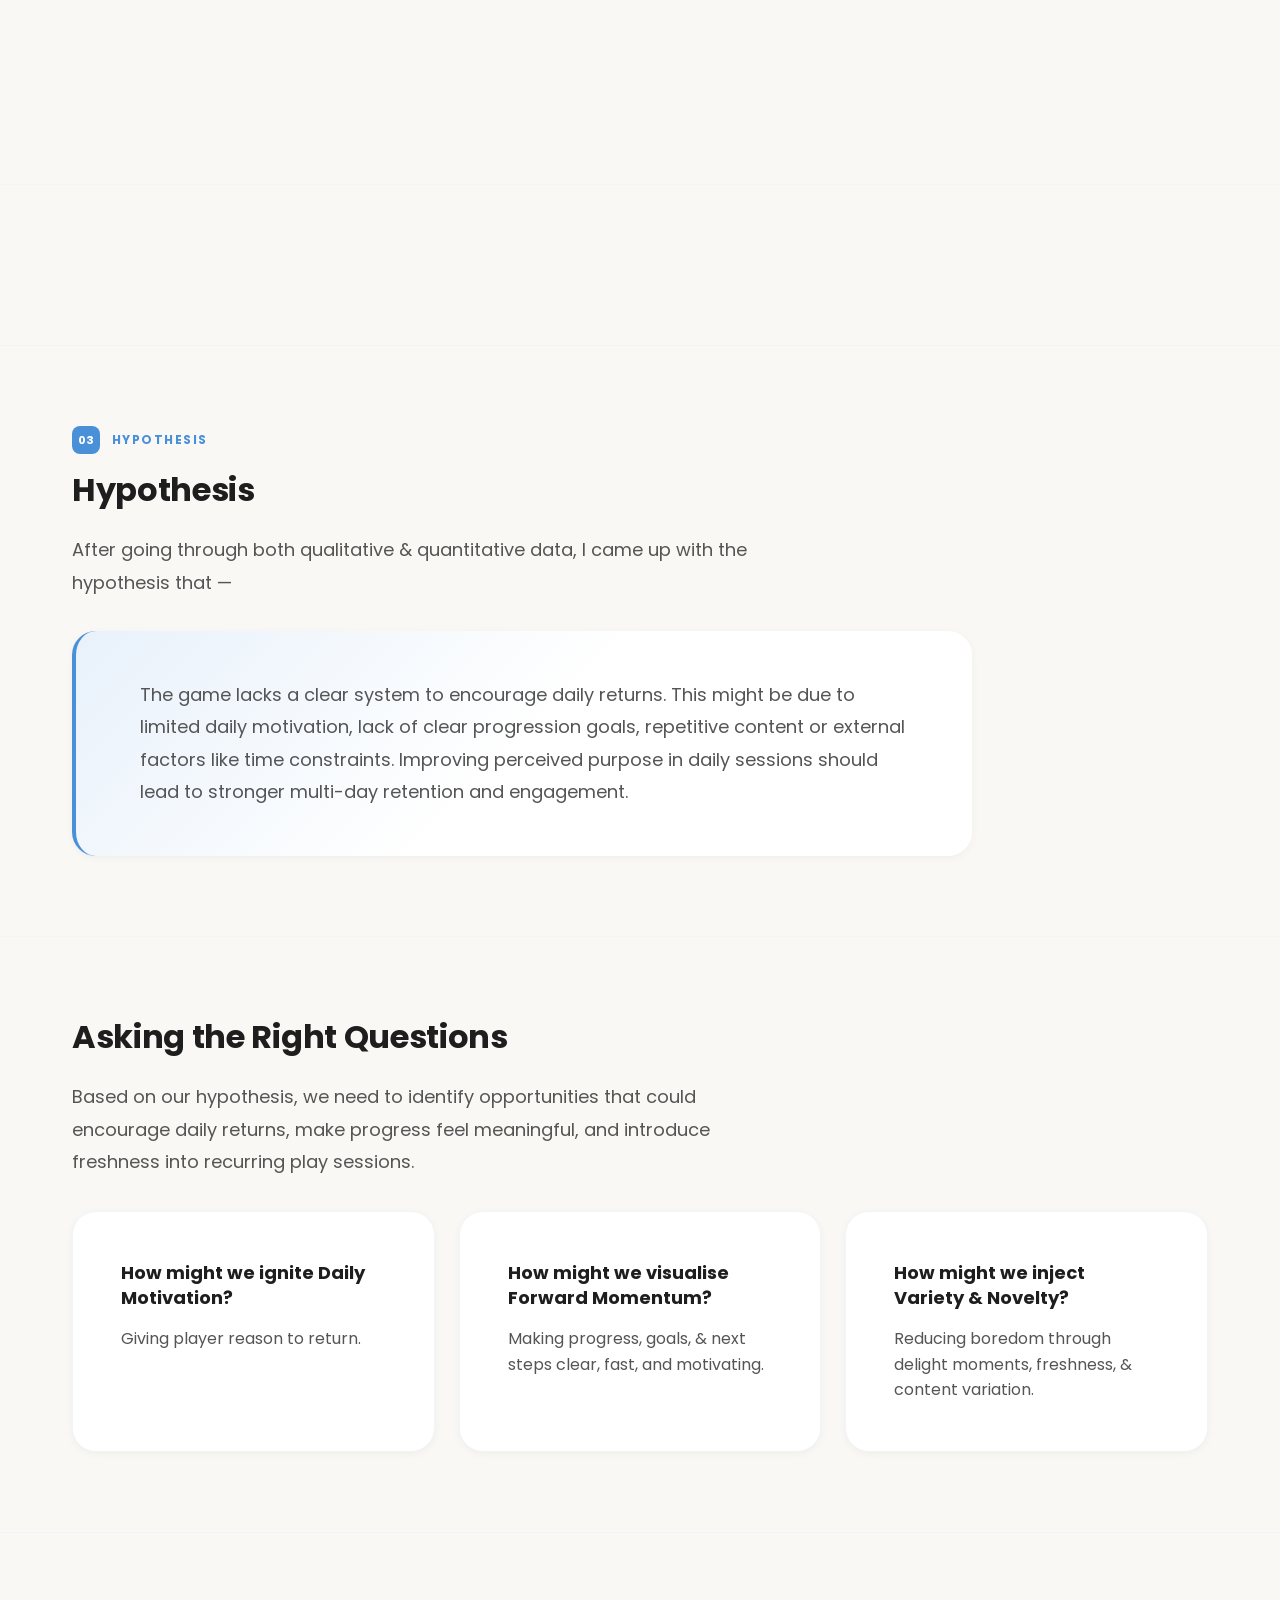
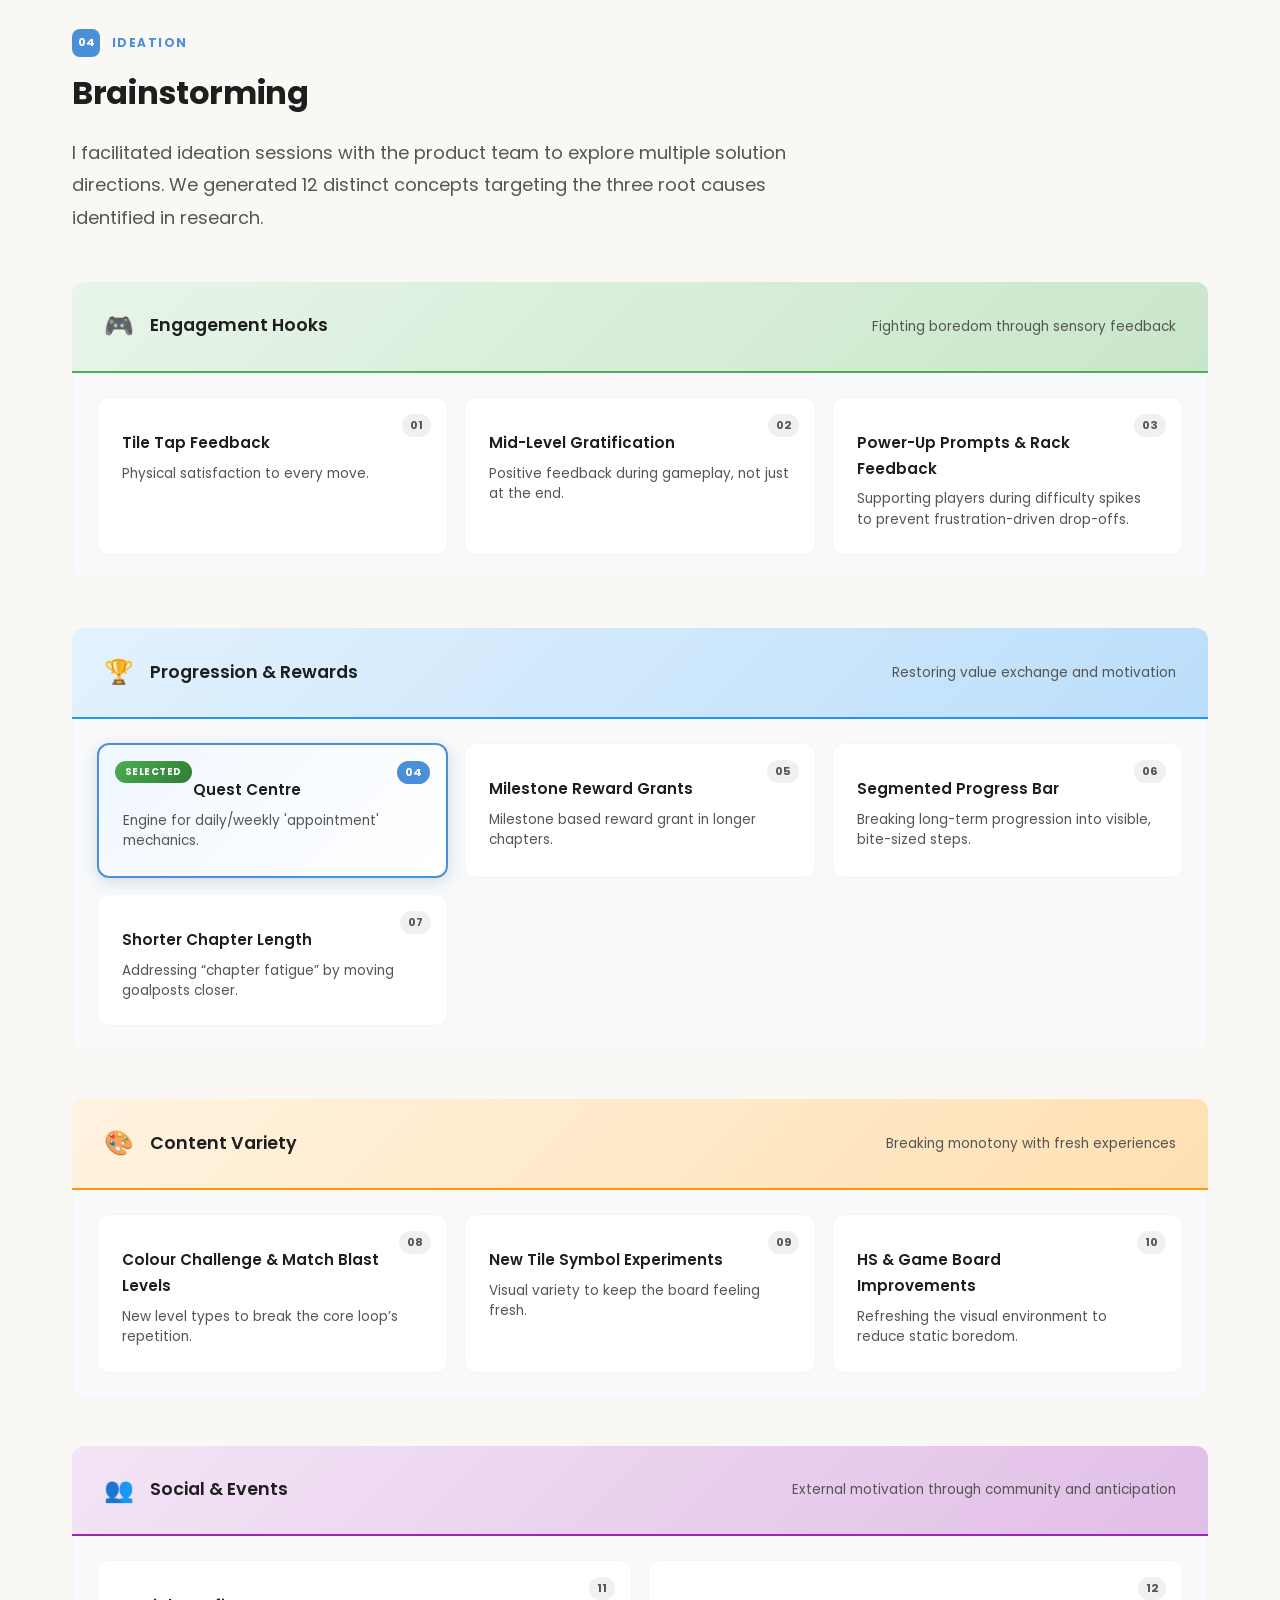
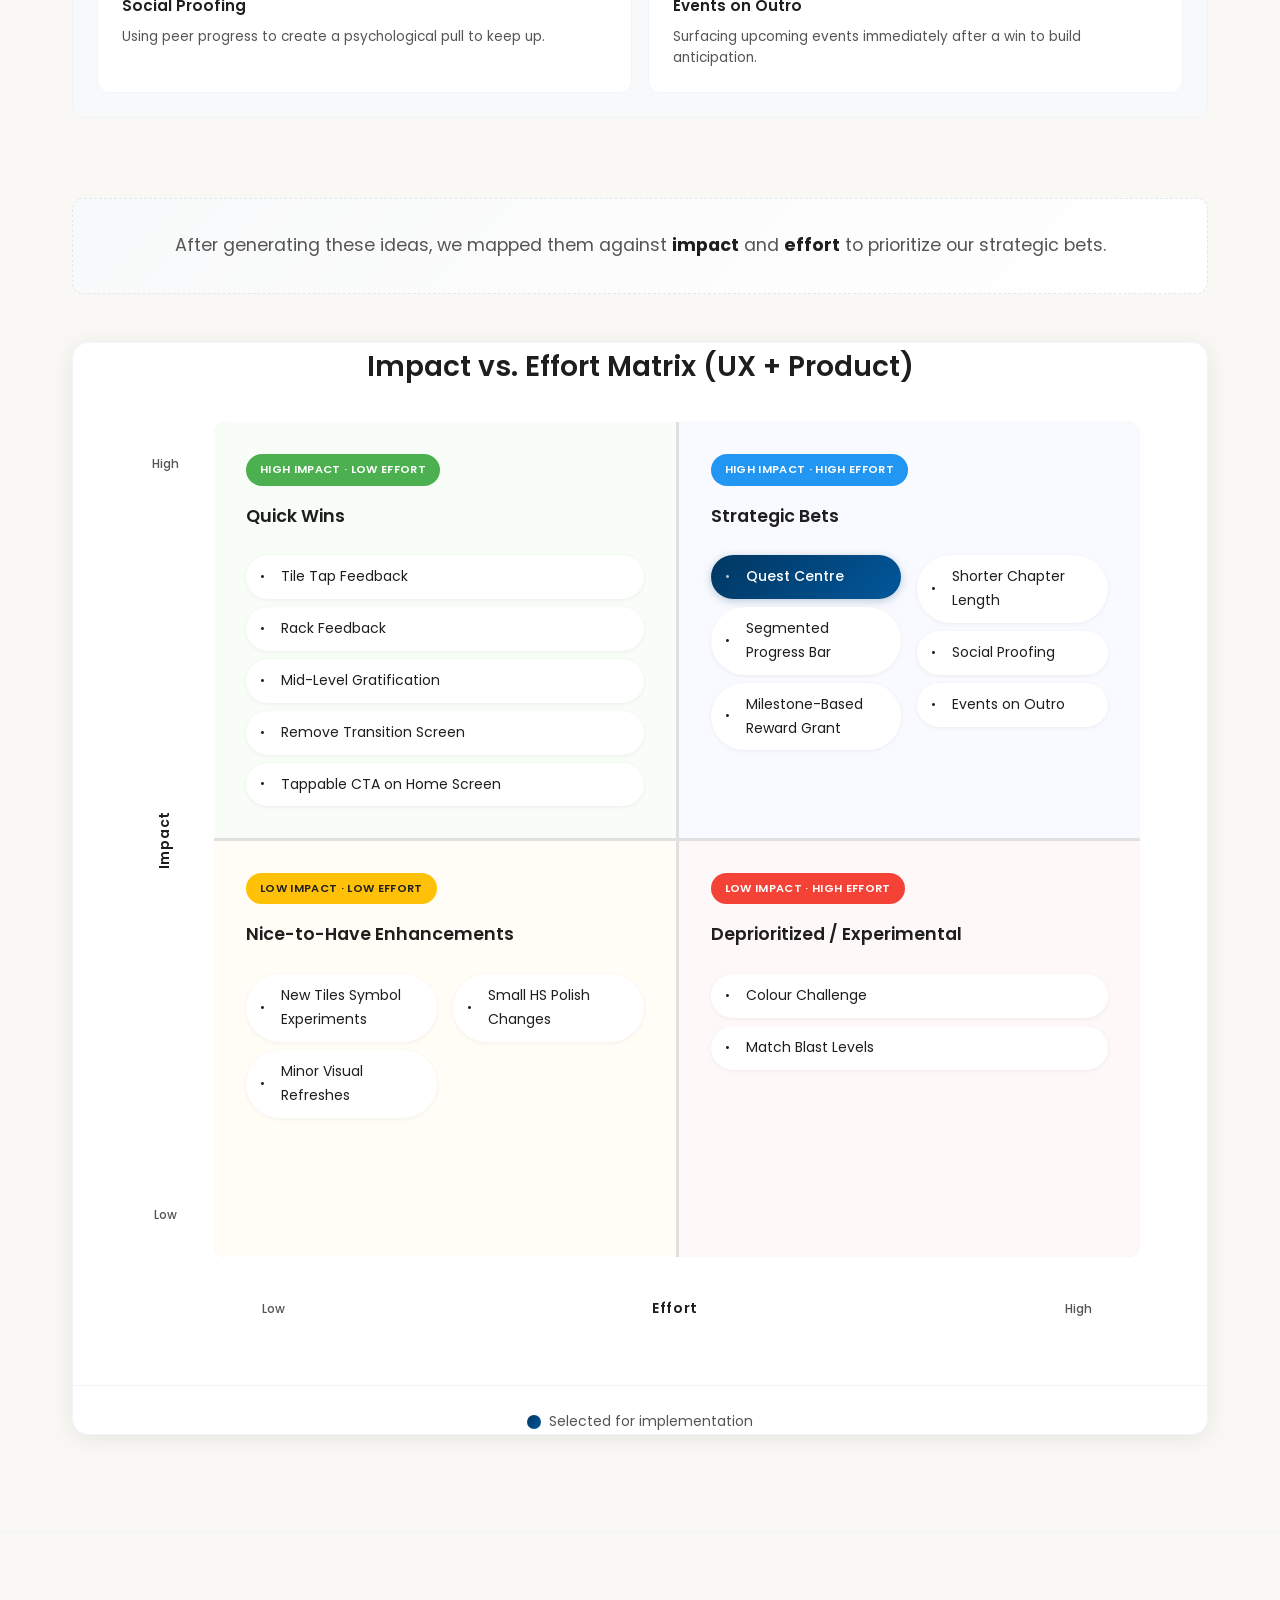
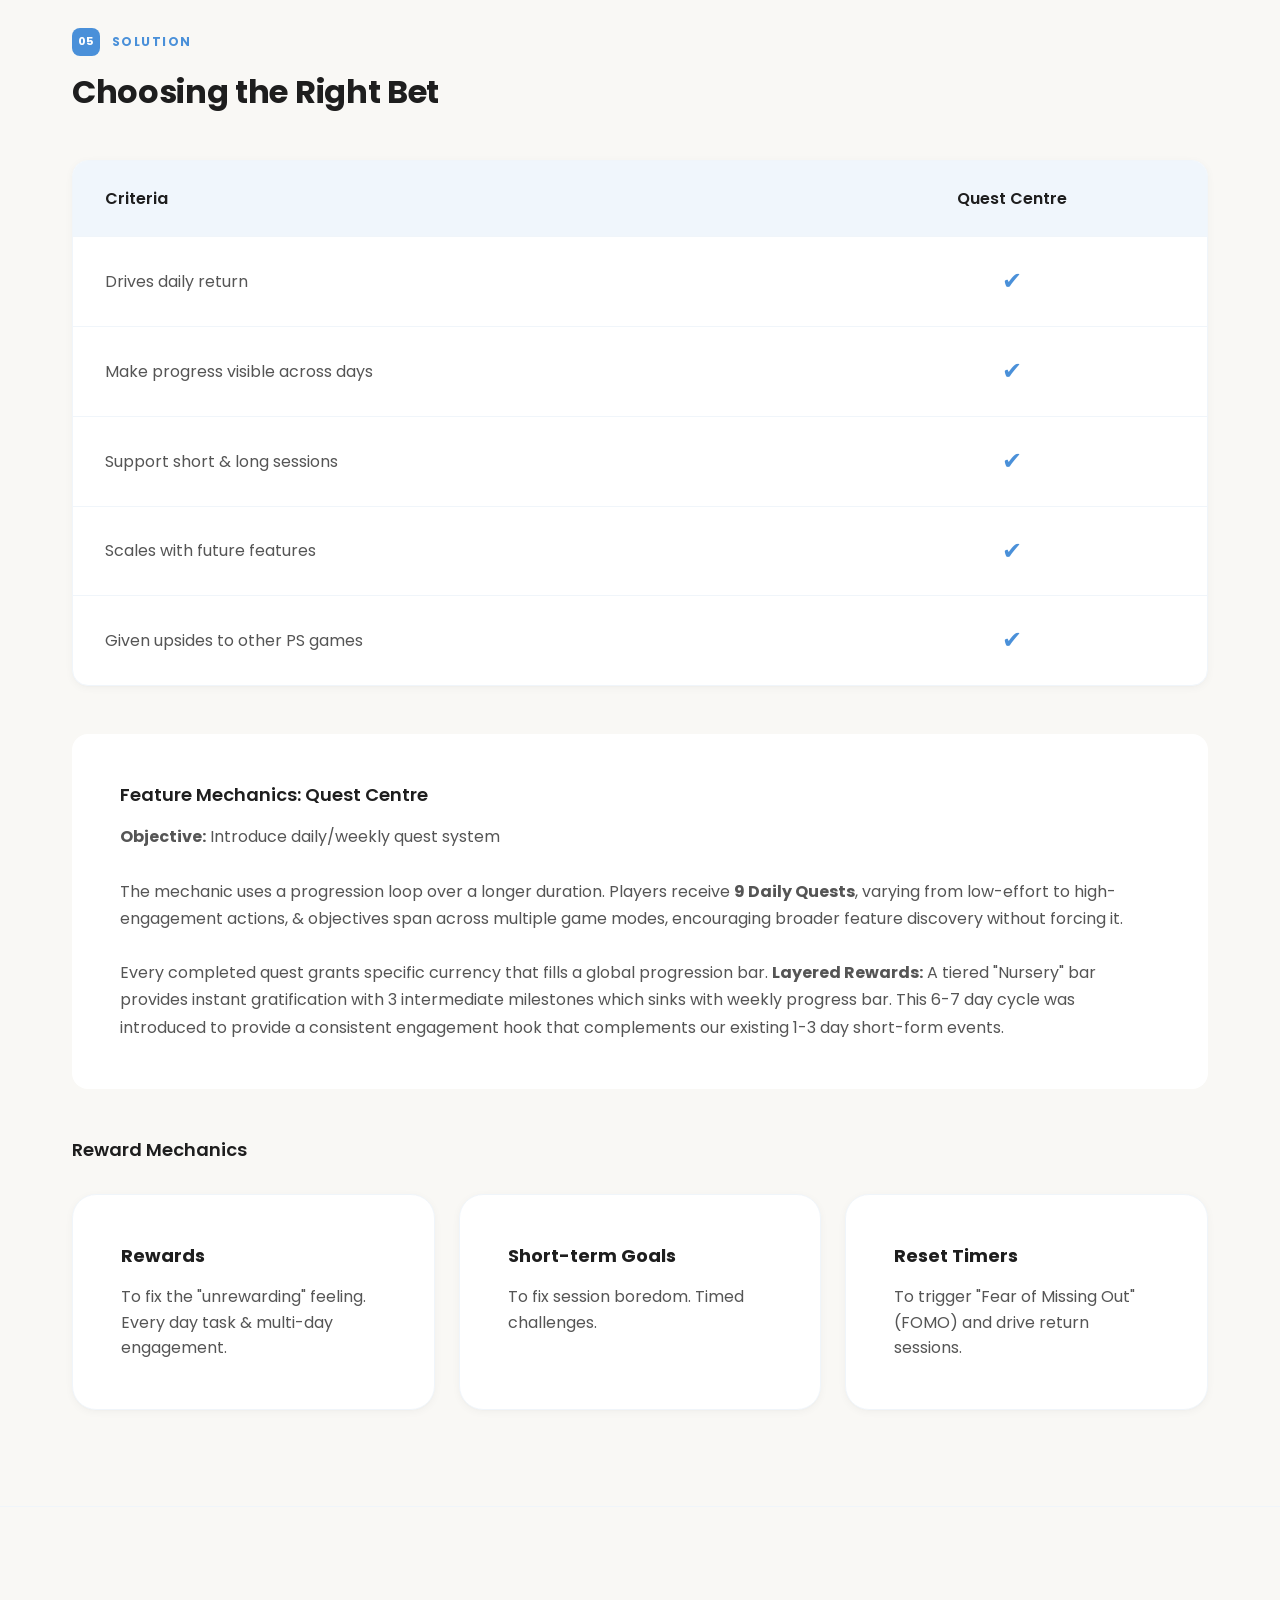
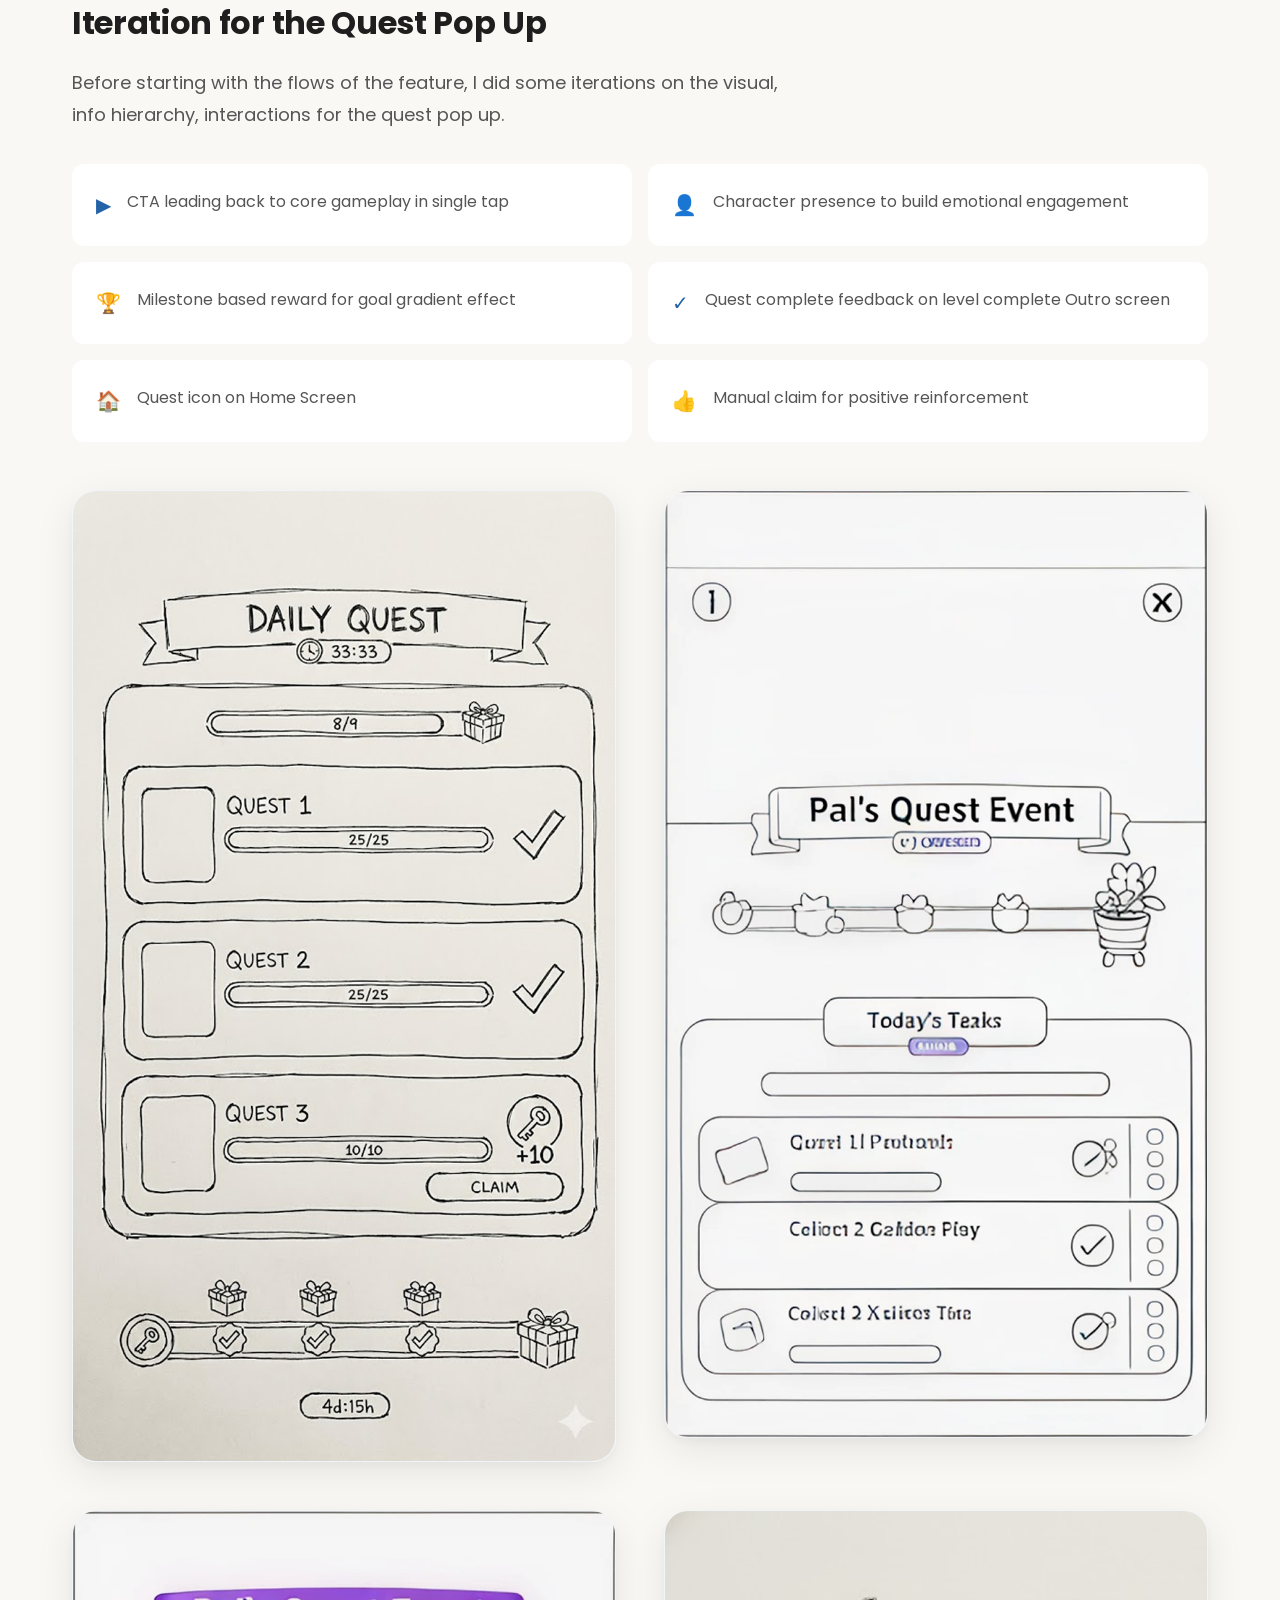
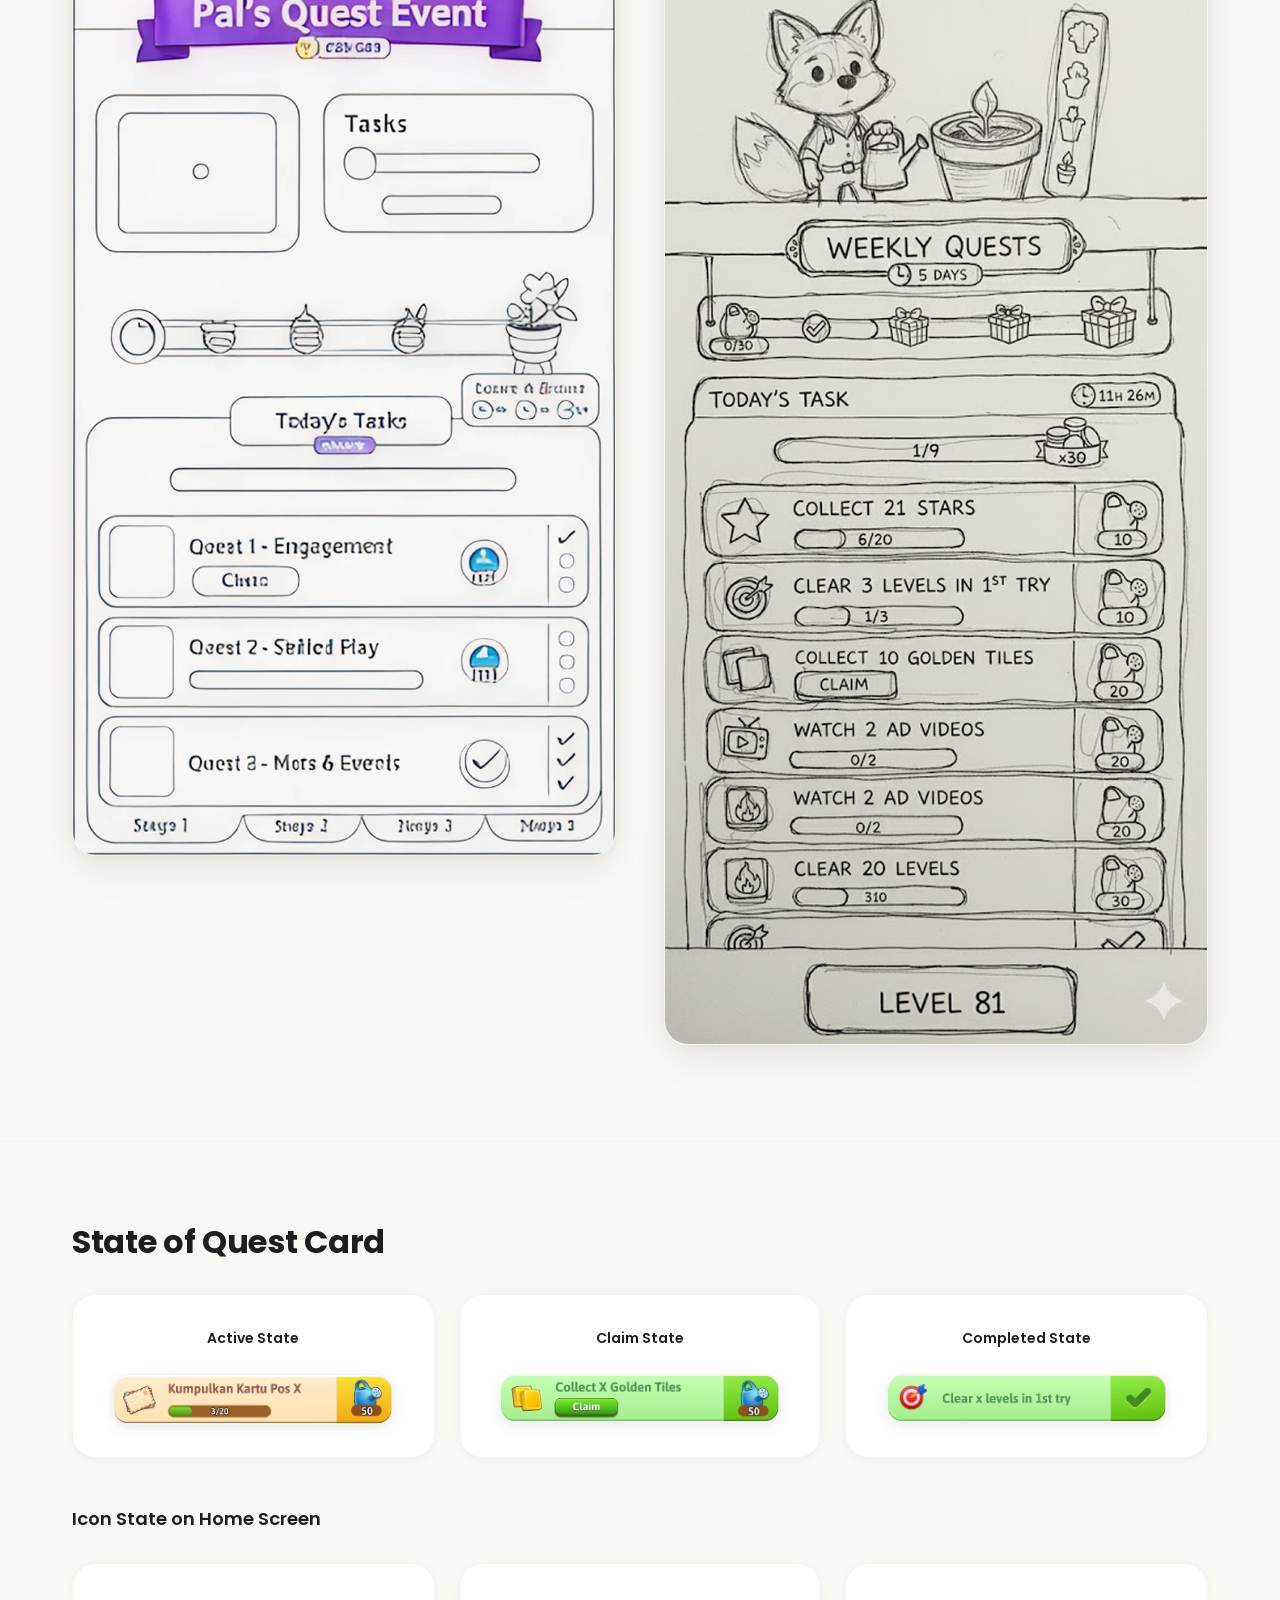
==== commit 0a503c34: "Fix section numbering sequence (03 Hypothesis was incorrectly 04) Co-authored-by: Copilot <223556219" ====
--- a/case_studies/Case_study01/index.html
+++ b/case_studies/Case_study01/index.html
@@ -574,7 +574,7 @@
     <section class="hypothesis" id="hypothesis">
       <div class="container">
         <div class="reveal">
-          <p class="section-label"><span class="section-number">04</span>Hypothesis</p>
+          <p class="section-label"><span class="section-number">03</span>Hypothesis</p>
           <h2 class="section-title">Hypothesis</h2>
           <p class="body-text" style="margin-bottom: var(--space-lg);">After going through both qualitative &amp; quantitative data, I came up with the hypothesis that &mdash;</p>
           <div class="hypothesis__statement">
--- a/case_studies/Case_study01/styles.css
+++ b/case_studies/Case_study01/styles.css
@@ -2949,7 +2949,7 @@
 /* Matrix Intro */
 .matrix-intro {
   text-align: center;
-  margin: var(--space-xxl) 0 var(--space-lg);
+  margin: var(--space-section) 0 var(--space-xl);
   padding: var(--space-lg);
   background: linear-gradient(135deg, #f8f9fa 0%, #ffffff 100%);
   border-radius: var(--border-radius-md);
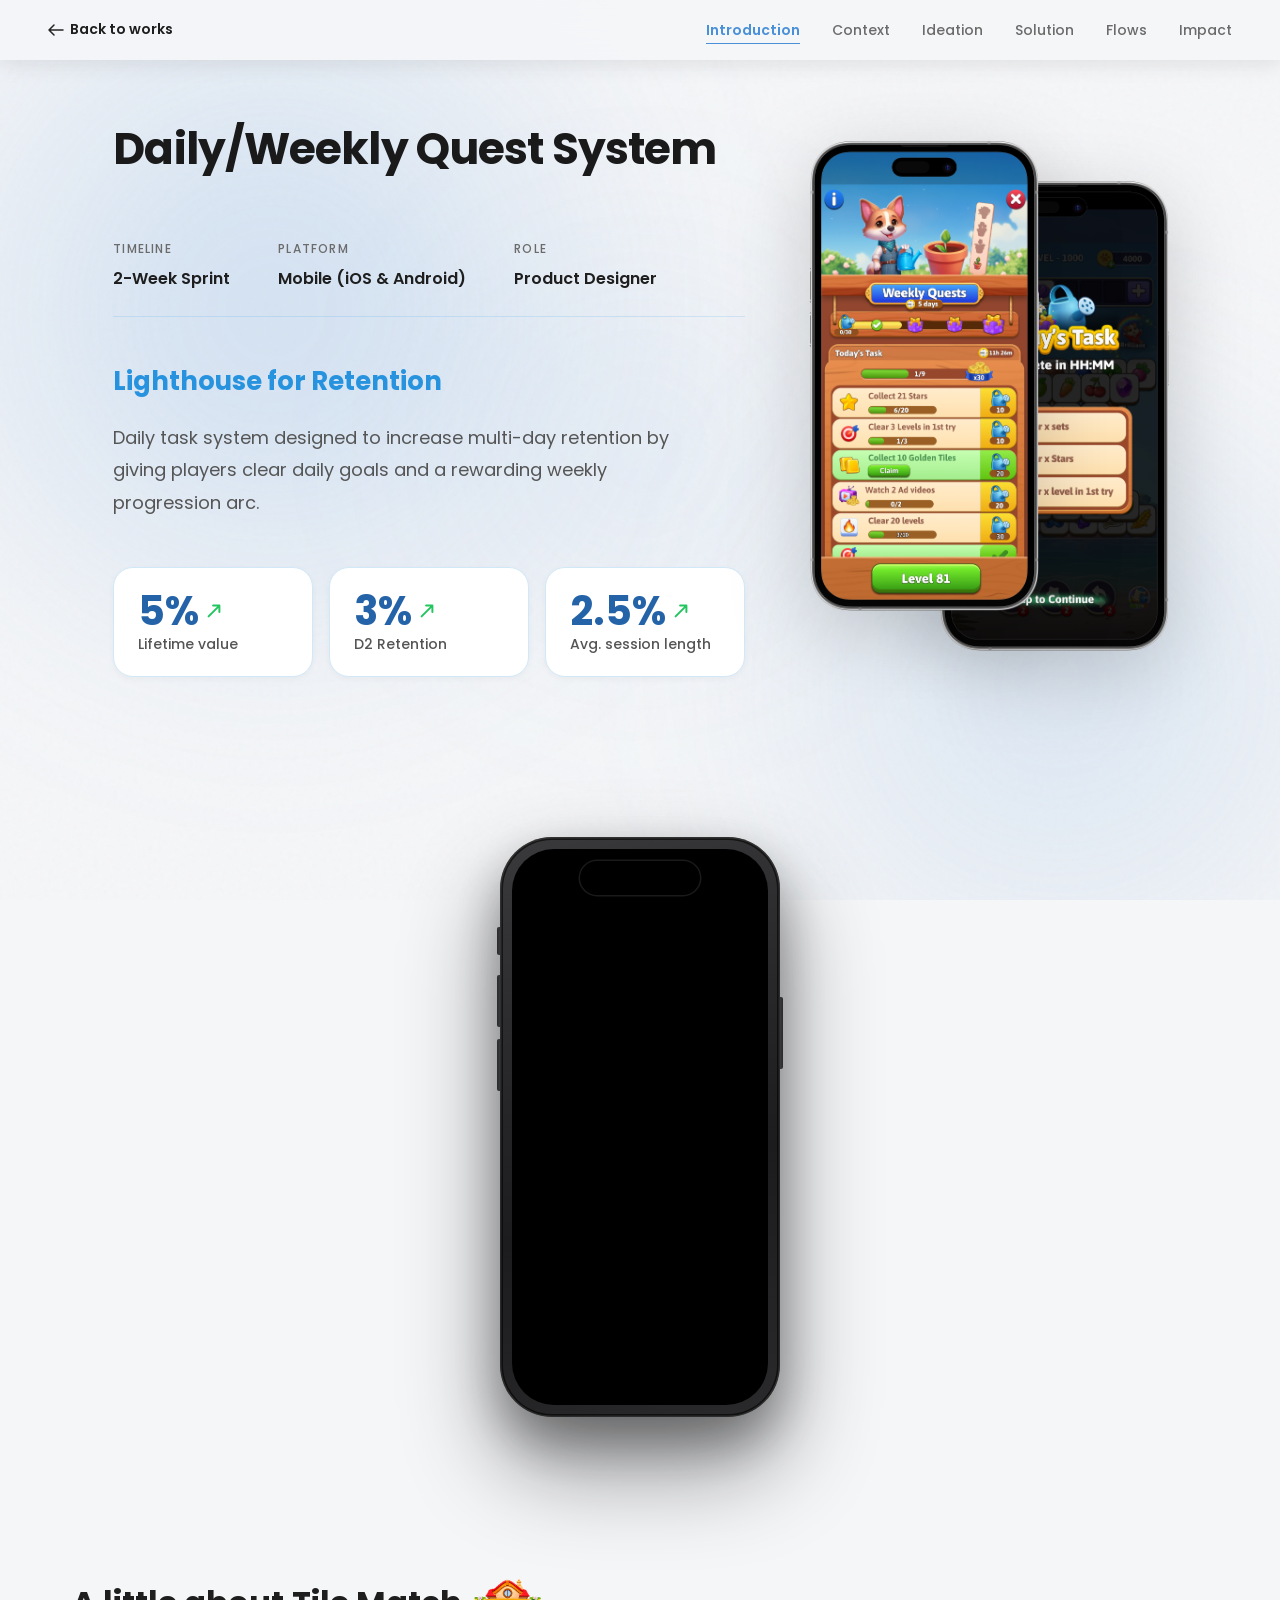
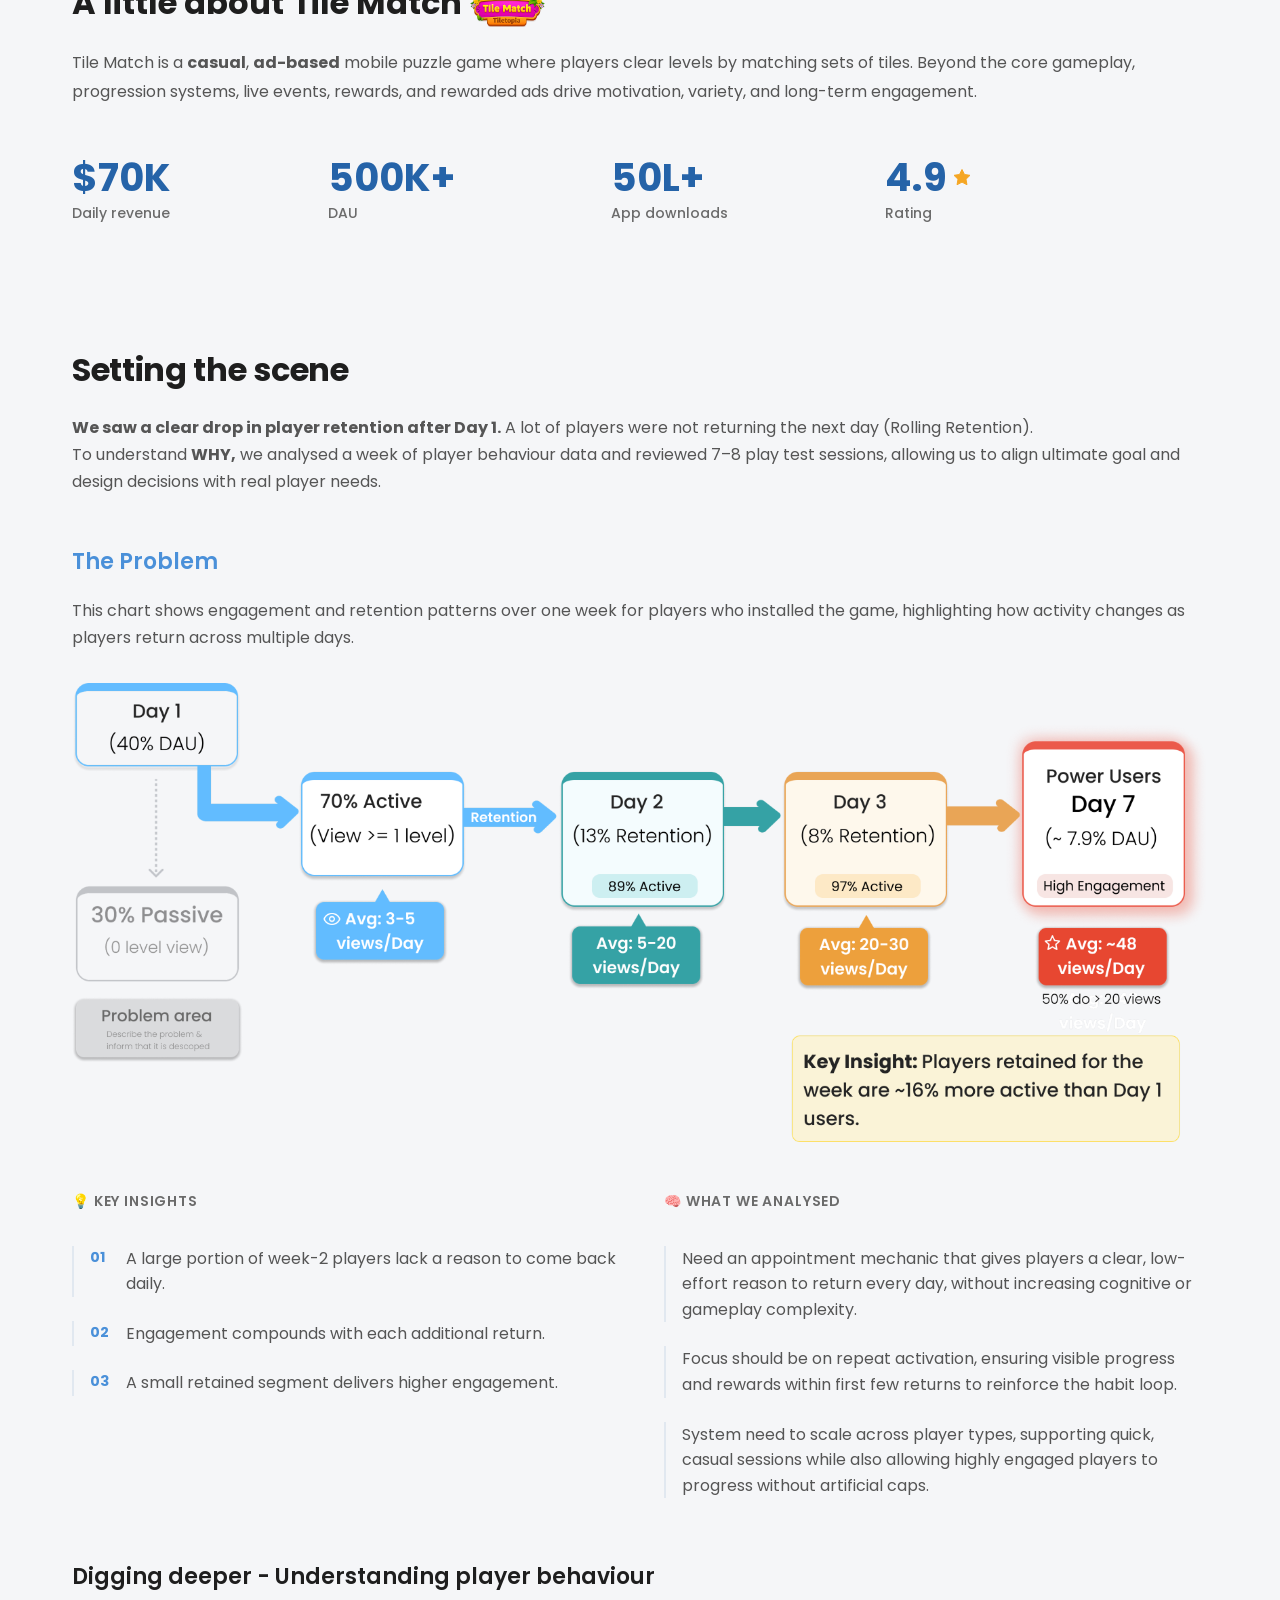
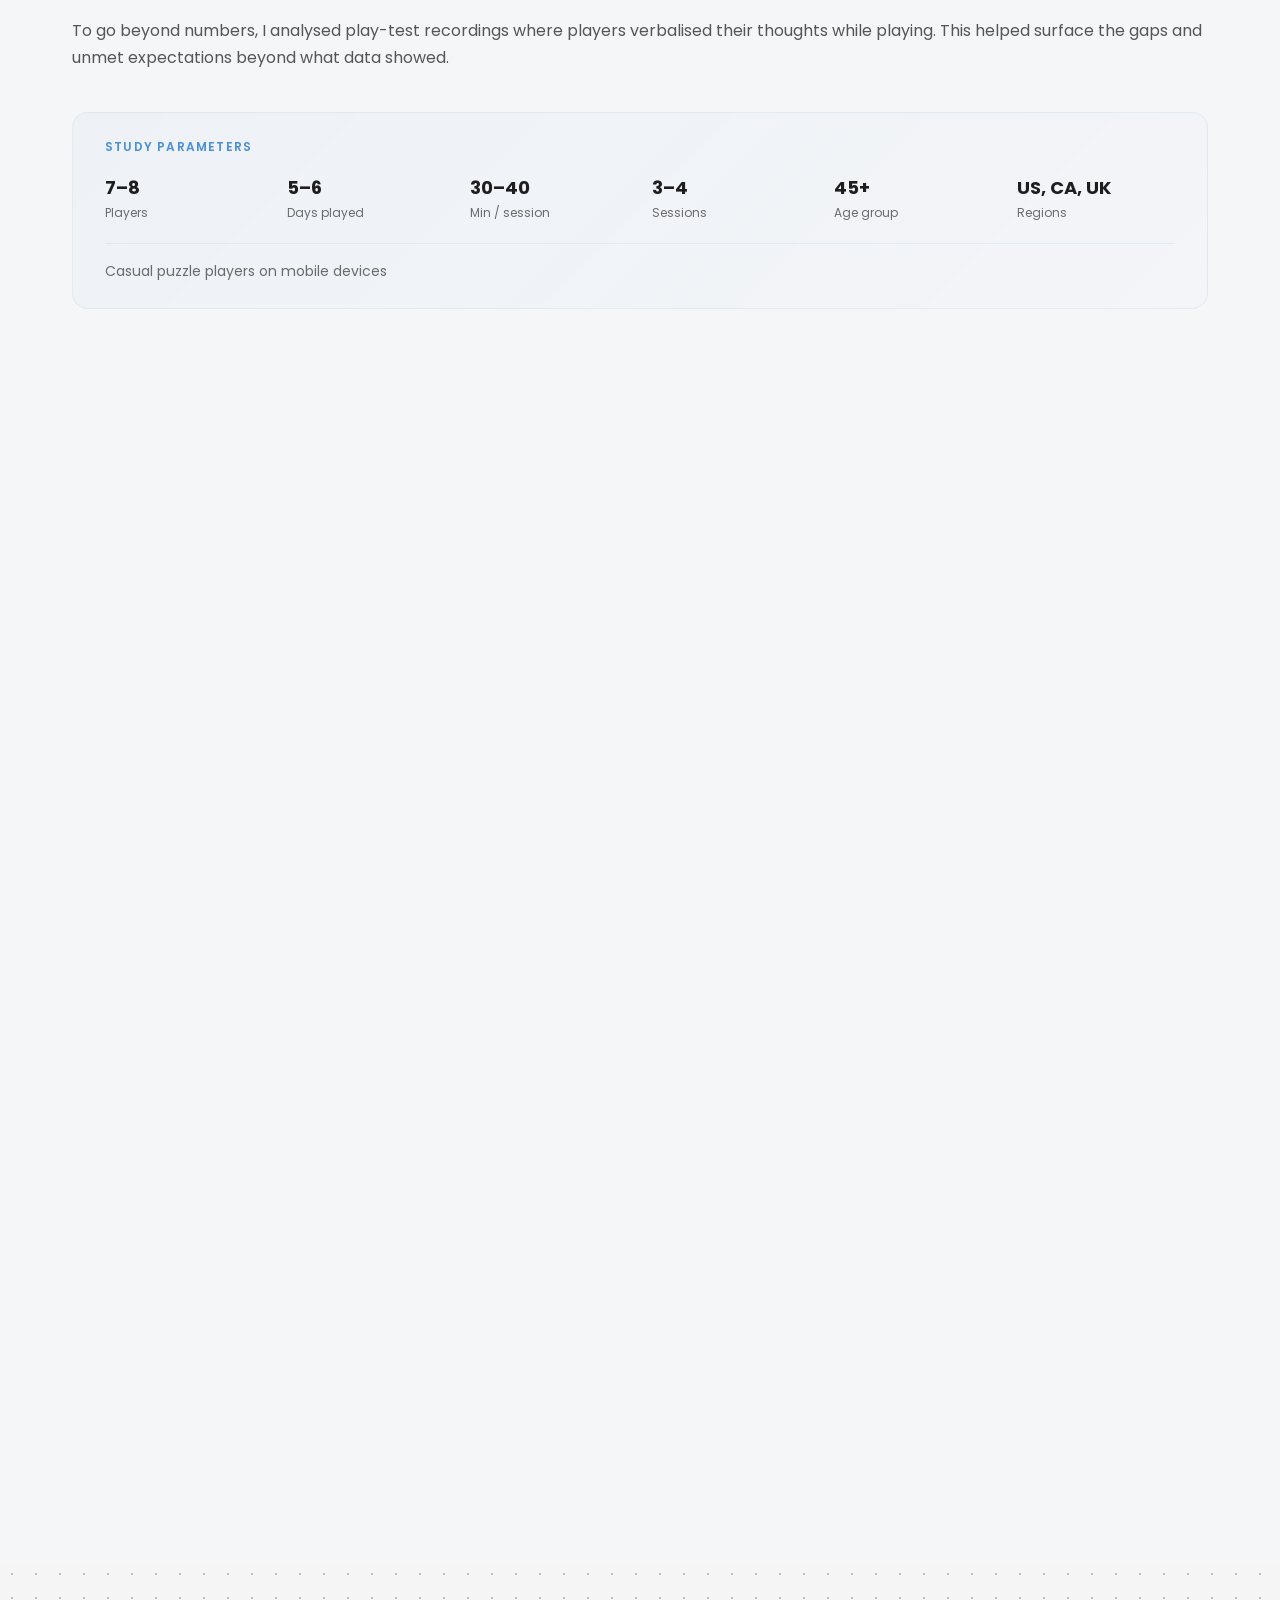
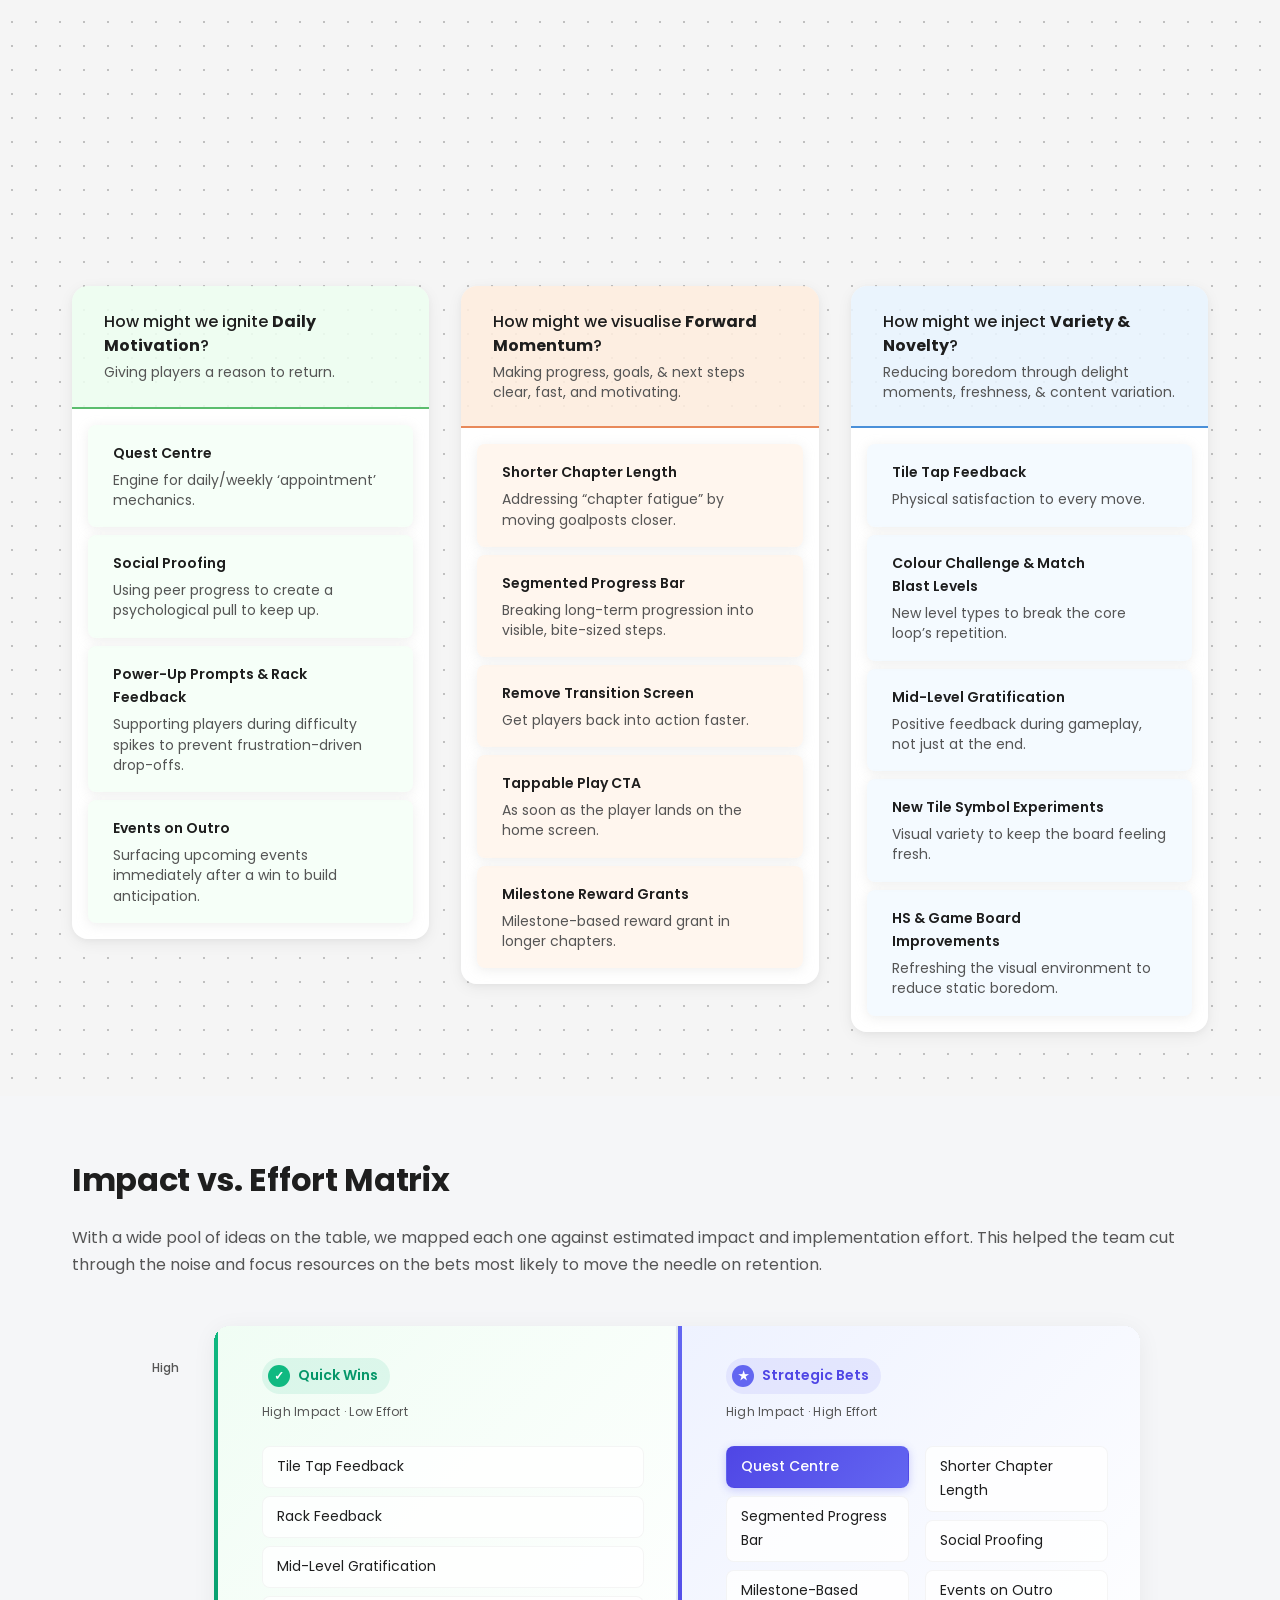
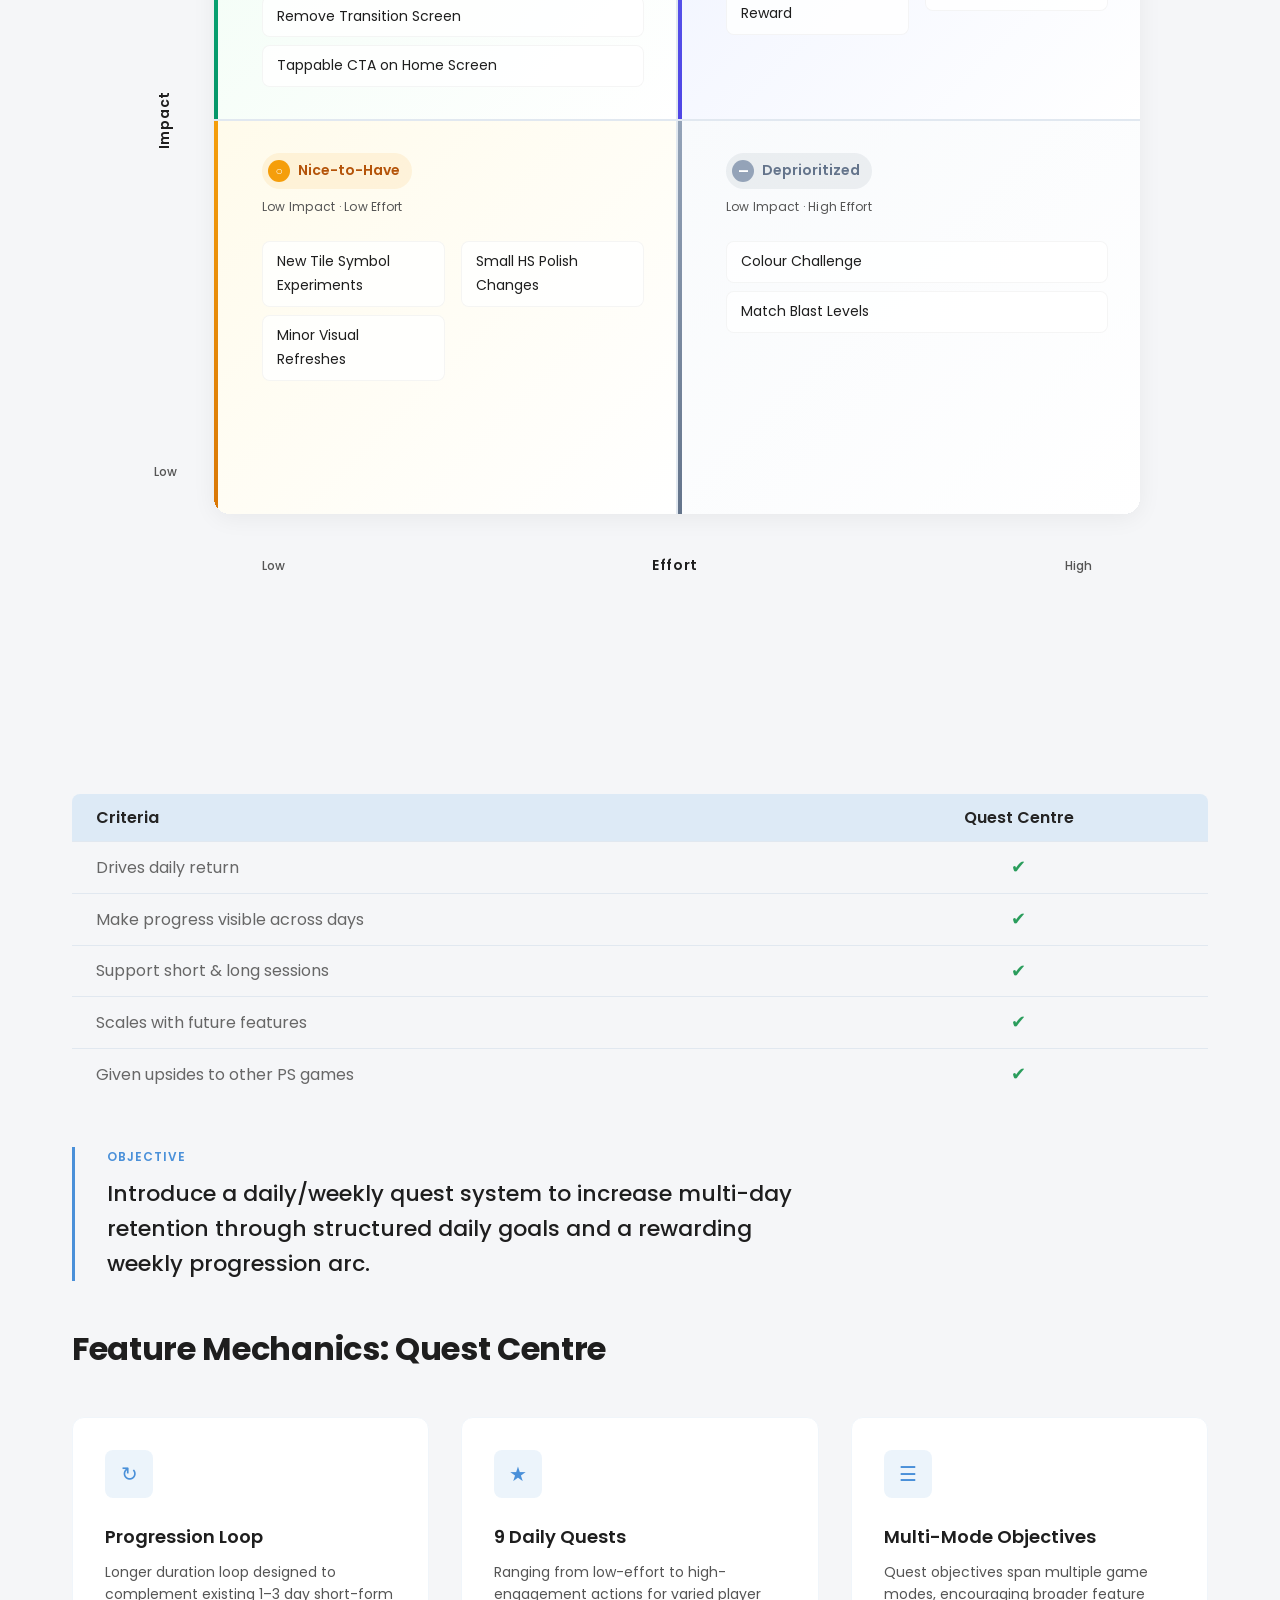
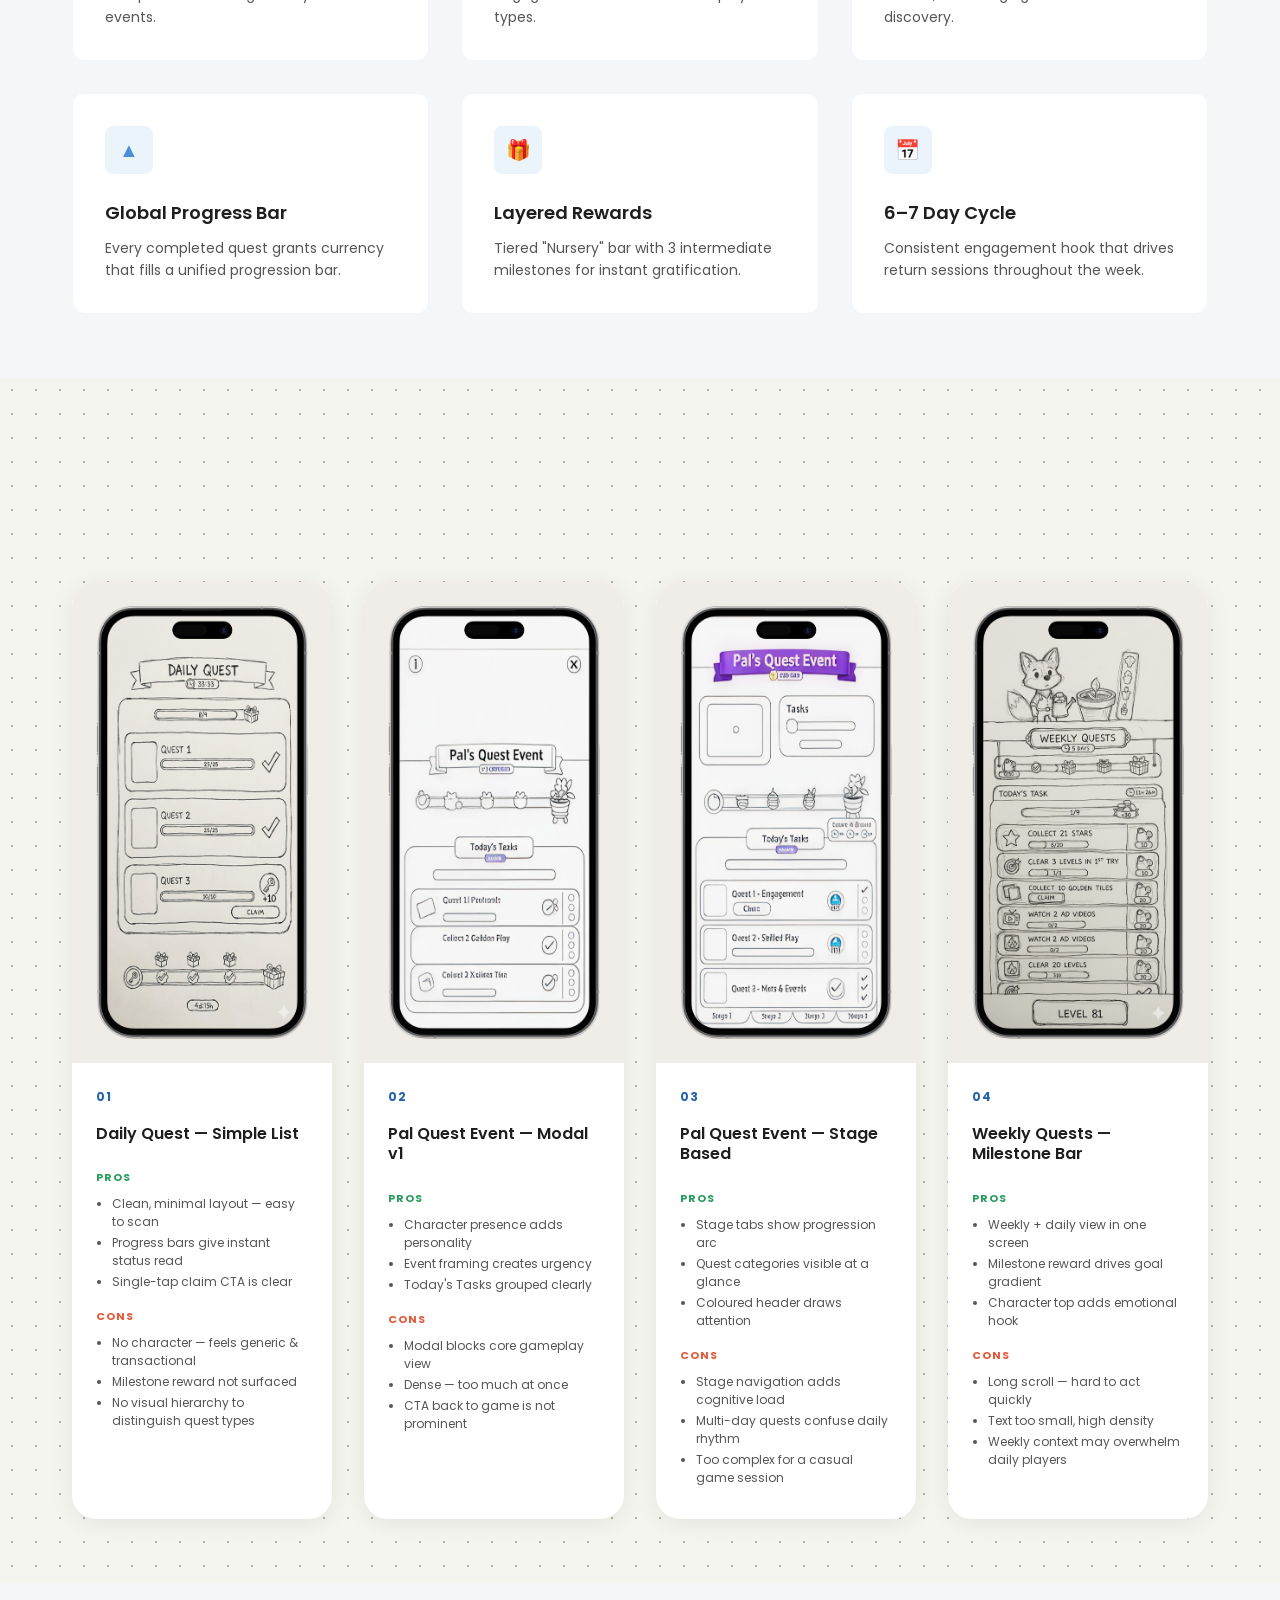
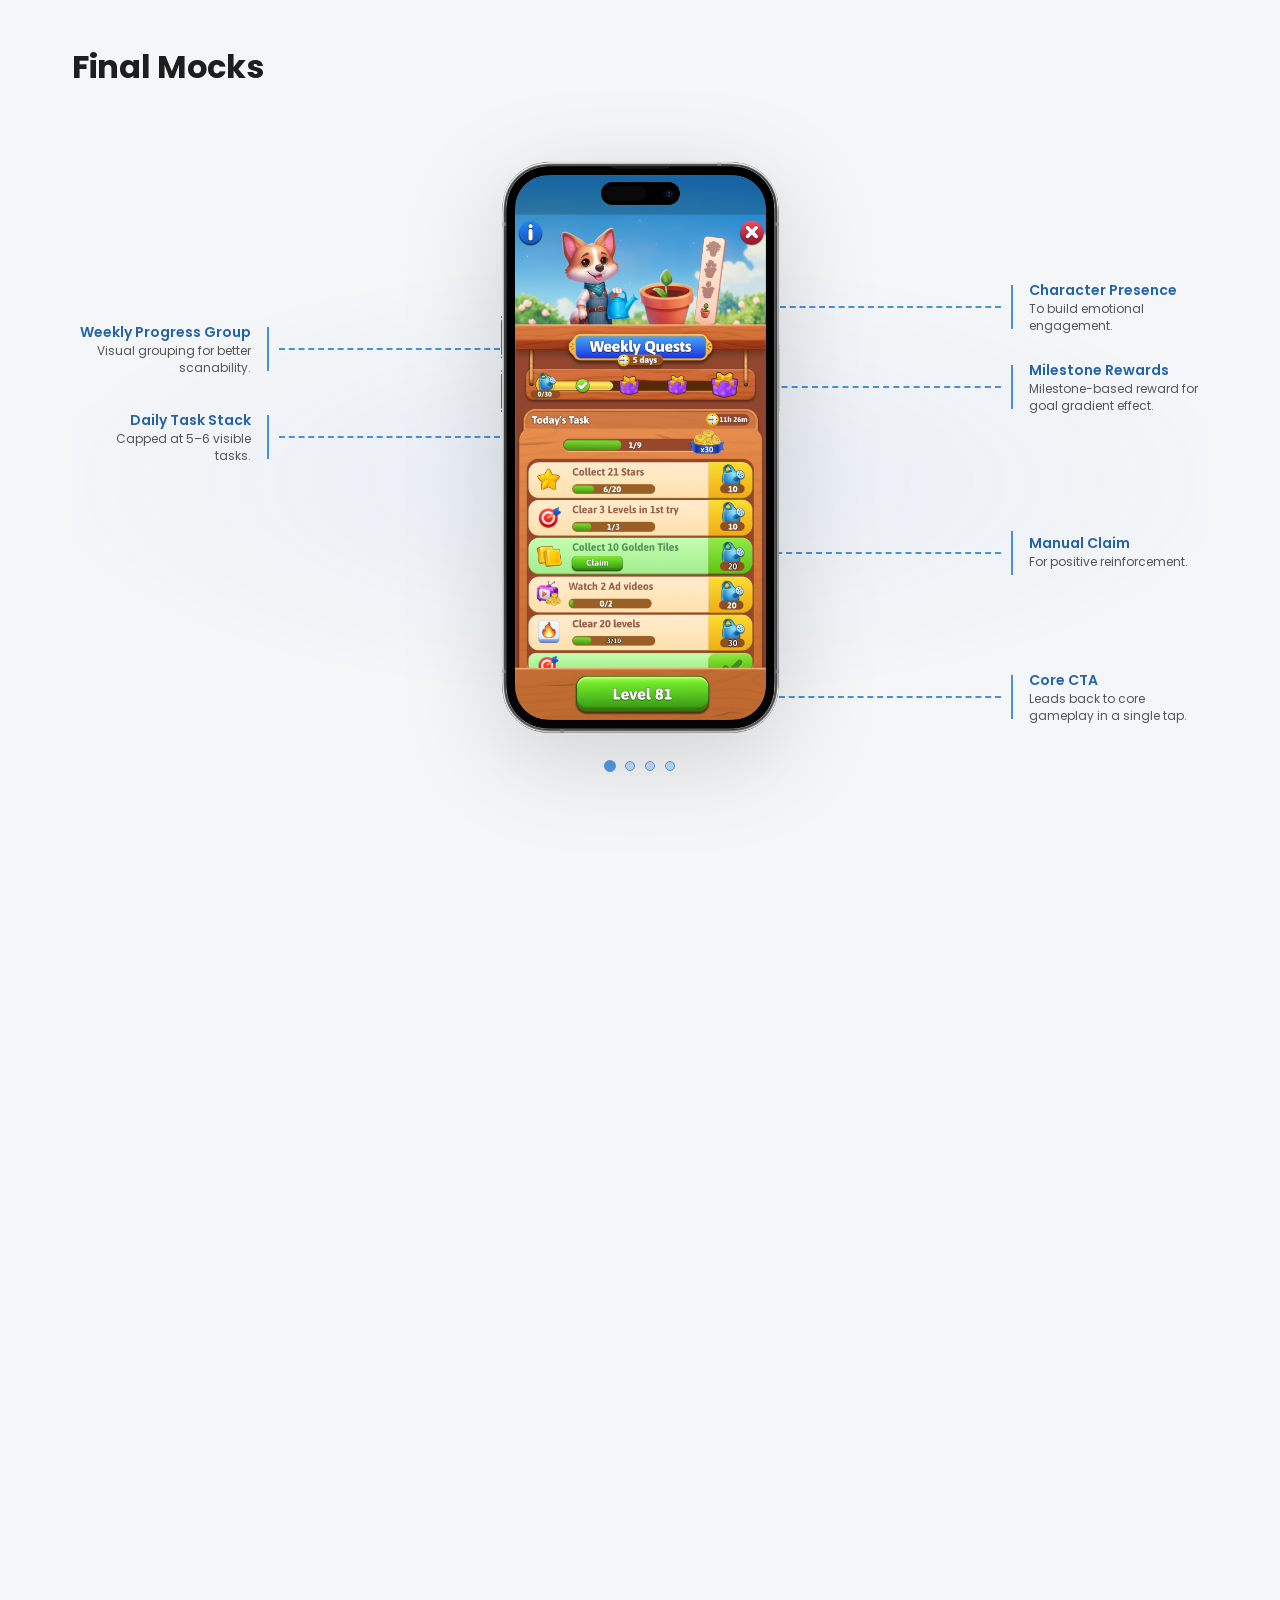
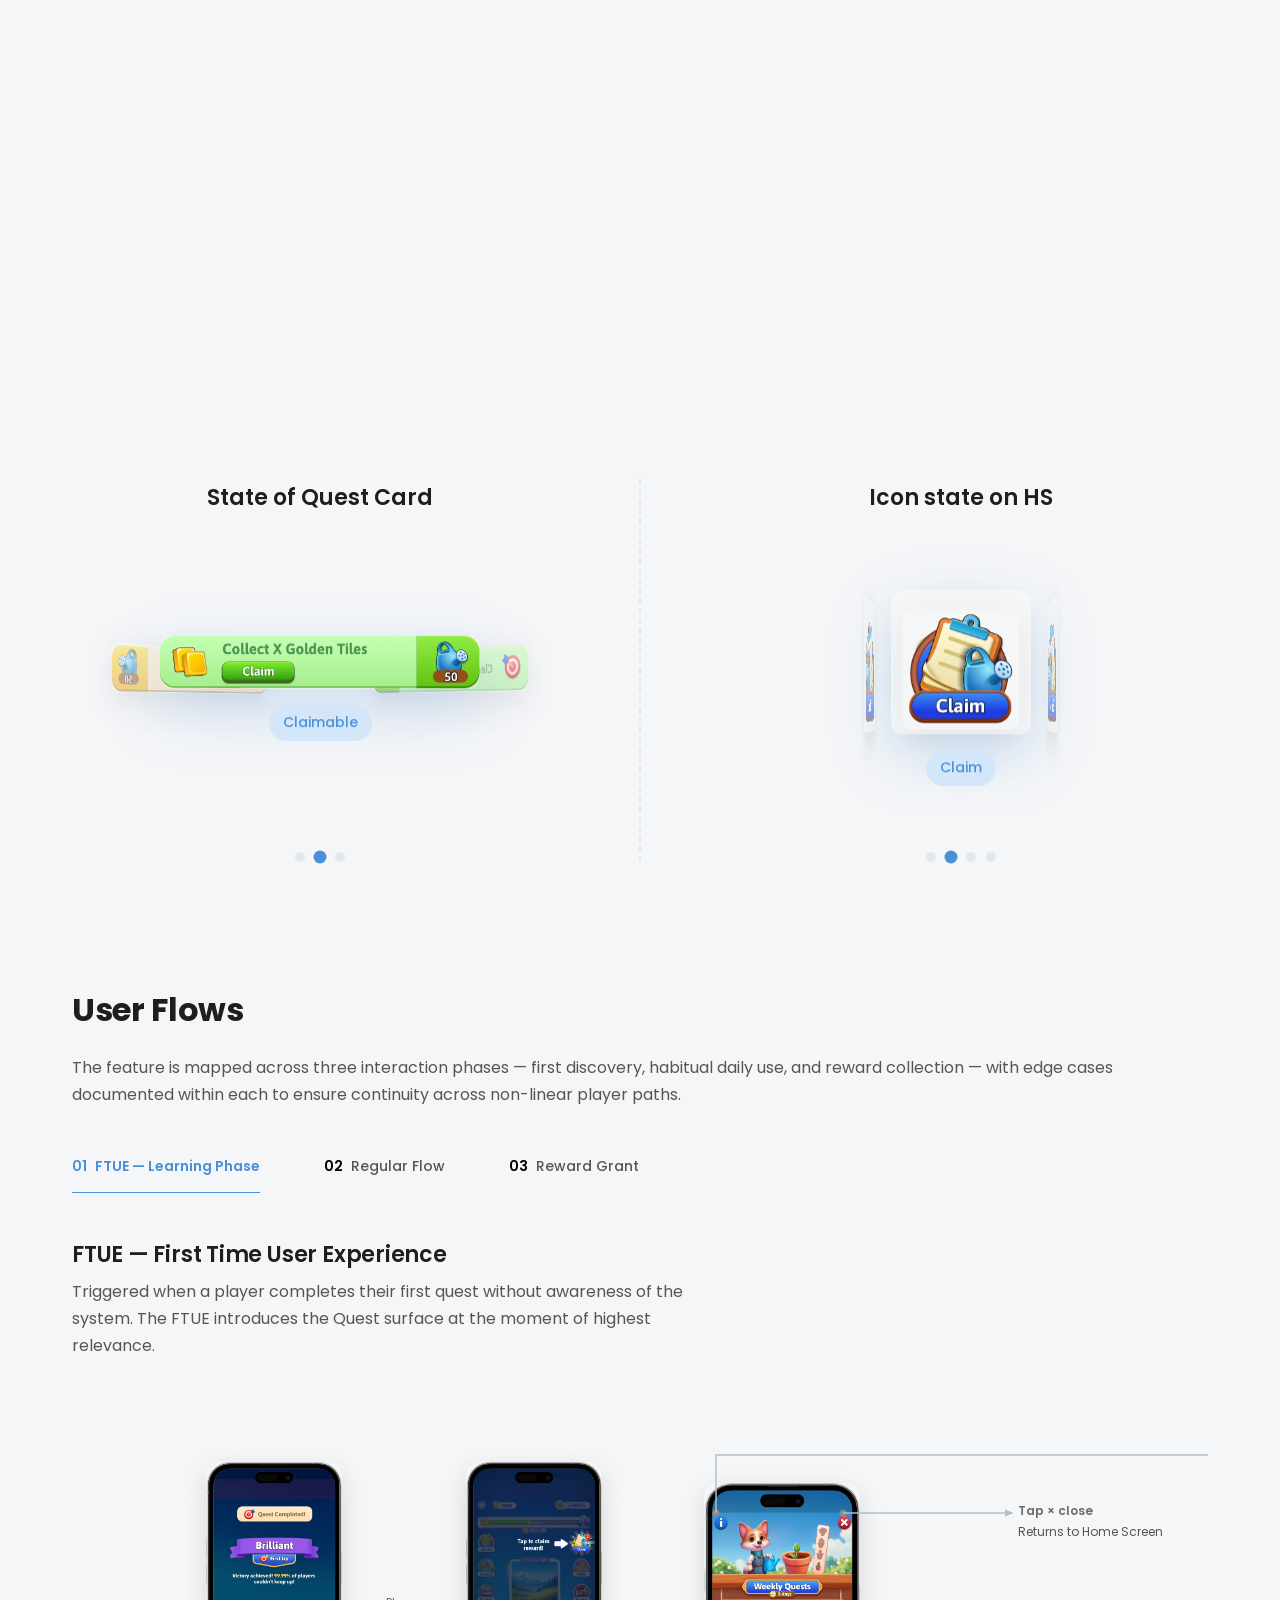
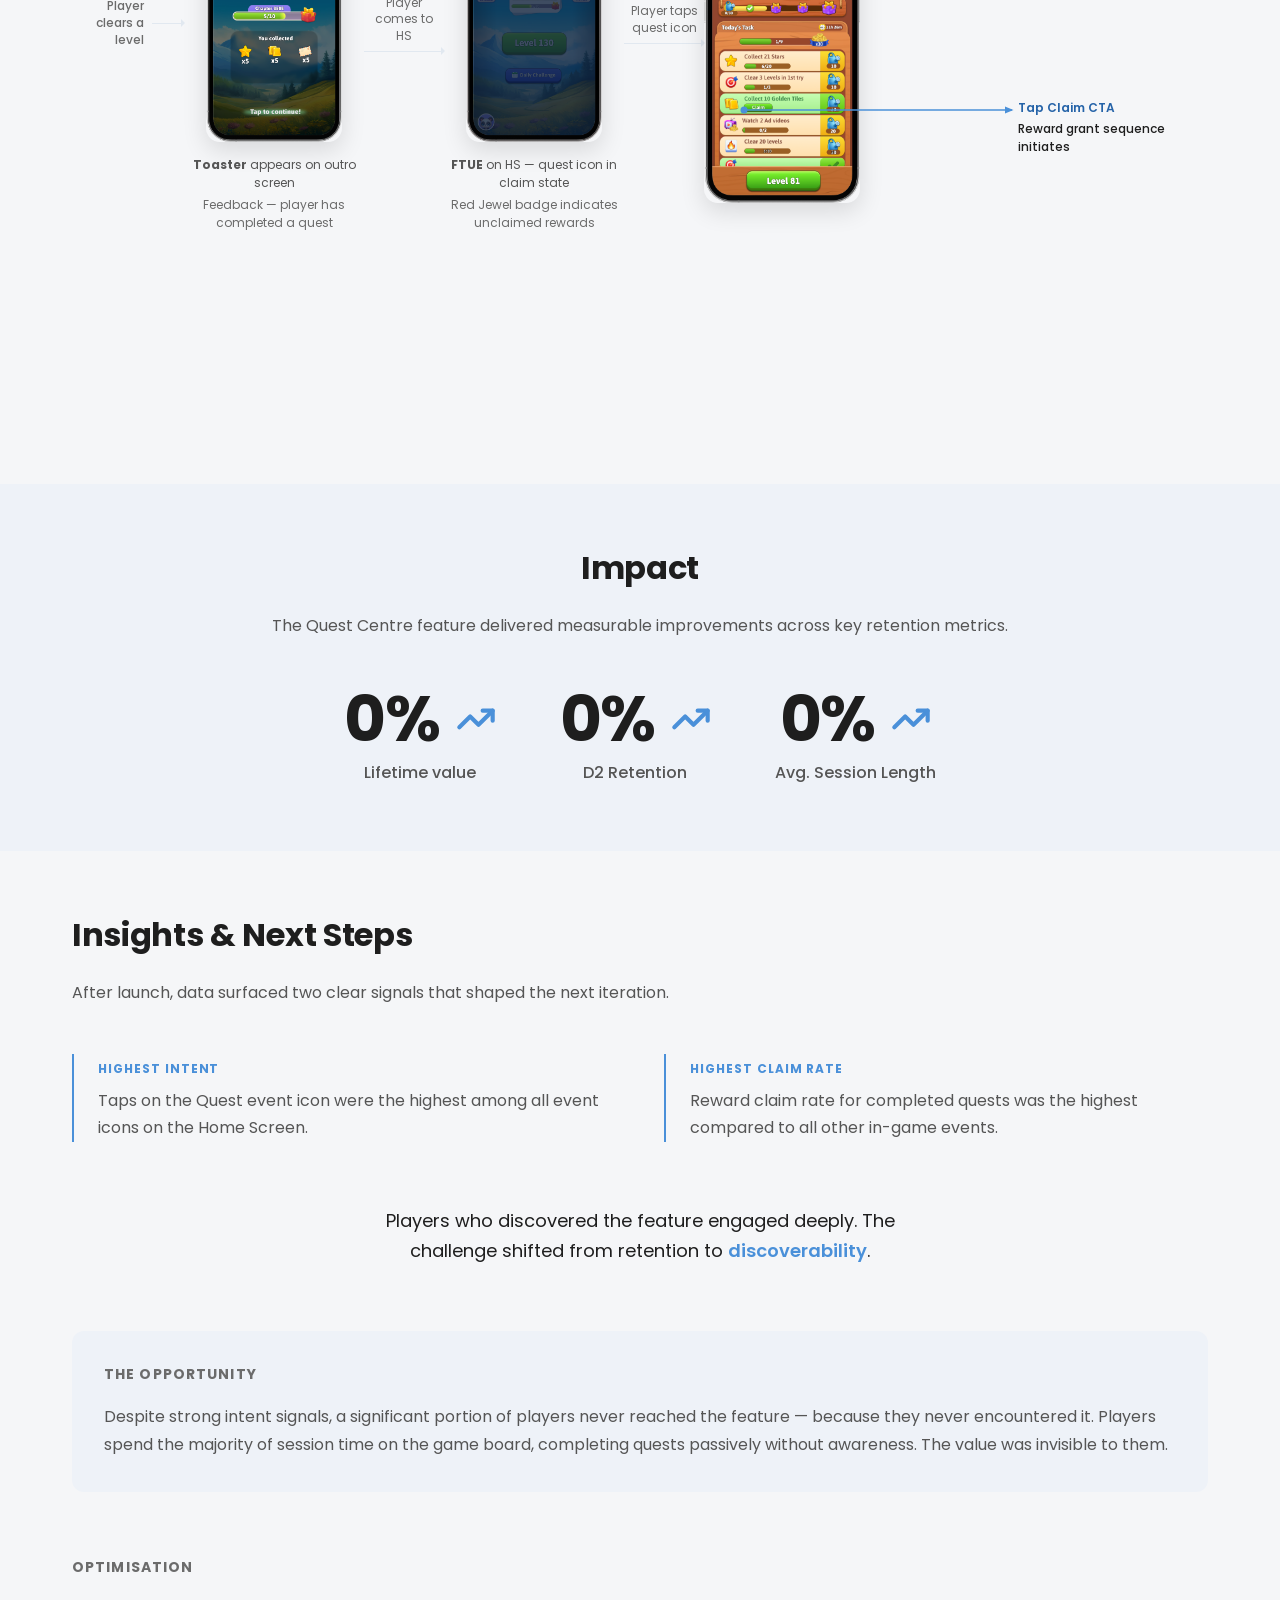
==== commit db5a6a6d: "Final changes" ====
--- a/case_studies/Case_study01/index.html
+++ b/case_studies/Case_study01/index.html
@@ -40,9 +40,11 @@
   <!-- ============================================================ -->
   <nav class="site-nav" id="site-nav">
     <div class="site-nav__inner">
-      <a href="../../index.html" class="site-nav__logo">
-        <span class="site-nav__logo-icon">GK</span>
-        <span class="site-nav__logo-text">Case Study</span>
+      <a href="../../index.html" class="site-nav__back">
+        <svg width="16" height="12" viewBox="0 0 16 12" fill="none" xmlns="http://www.w3.org/2000/svg">
+          <path d="M6 1L1 6L6 11M1 6H15" stroke="#242424" stroke-width="1.5" stroke-linecap="round" stroke-linejoin="round"/>
+        </svg>
+        Back to works
       </a>
       <button class="nav-toggle" id="nav-toggle" aria-label="Toggle navigation">
         <span></span>
@@ -50,12 +52,11 @@
         <span></span>
       </button>
       <ul class="site-nav__links" id="nav-links">
-        <li><a href="#about">Context</a></li>
-        <li><a href="#problem">Problem</a></li>
-        <li><a href="#hypothesis">Hypothesis</a></li>
+        <li><a href="#hero">Introduction</a></li>
+        <li><a href="#overview">Context</a></li>
+        <li><a href="#brainstorming">Ideation</a></li>
         <li><a href="#choosing">Solution</a></li>
         <li><a href="#user-flows">Flows</a></li>
-        <li><a href="#final-mocks">Mocks</a></li>
         <li><a href="#impact">Impact</a></li>
       </ul>
     </div>
@@ -68,95 +69,85 @@
     <!-- ============================================================ -->
     <section class="hero" id="hero">
       <div class="container">
-        <div class="reveal">
-          <a href="../../index.html" class="hero__back-link">
-            <svg width="16" height="16" viewBox="0 0 16 16" fill="none"><path d="M10 12L6 8L10 4" stroke="currentColor" stroke-width="1.5" stroke-linecap="round" stroke-linejoin="round"/></svg>
-            Back to Work
-          </a>
-          
-          <div class="hero__top-row">
-            <div class="hero__badges">
-              <span class="hero__badge">UX Case Study</span>
-              <span class="hero__badge hero__badge--outline">Mobile Gaming</span>
-              <span class="hero__badge hero__badge--outline">Retention</span>
-            </div>
-            <span class="hero__reading-time">
-              <svg width="14" height="14" viewBox="0 0 24 24" fill="none" stroke="currentColor" stroke-width="2"><circle cx="12" cy="12" r="10"/><polyline points="12 6 12 12 16 14"/></svg>
-              8 min read
-            </span>
-          </div>
-          
-          <h1 class="hero__title">Daily/Weekly Quest System</h1>
-          <p class="hero__tagline">Lighthouse for Retention</p>
-          <p class="hero__description">A daily task system designed to increase multi-day retention by giving players clear daily goals and a rewarding weekly progression arc.</p>
-          
-          <div class="hero__meta">
-            <div class="hero__meta-item">
-              <span class="hero__meta-label">Timeline</span>
-              <span class="hero__meta-value">June — July 2025</span>
-            </div>
-            <div class="hero__meta-item">
-              <span class="hero__meta-label">Role</span>
-              <span class="hero__meta-value">Product Designer</span>
-            </div>
-            <div class="hero__meta-item">
-              <span class="hero__meta-label">Platform</span>
-              <span class="hero__meta-value">iOS & Android</span>
-            </div>
-          </div>
-          
-          <!-- TL;DR for recruiters -->
-          <div class="hero__tldr">
-            <h3 class="hero__tldr-title">TL;DR</h3>
-            <p class="hero__tldr-text">Designed a daily quest system for a 500K+ DAU mobile game to address <strong>67% Day 2 retention drop</strong>. Through user research and data analysis, identified that players lacked motivation to return daily. Solution delivered <strong>+5% D7 retention</strong> and <strong>+6% level views</strong>.</p>
-            <a href="#impact" class="hero__tldr-cta">
-              Jump to Results
-              <svg width="16" height="16" viewBox="0 0 24 24" fill="none" stroke="currentColor" stroke-width="2"><path d="M12 5v14m0 0l-6-6m6 6l6-6"/></svg>
-            </a>
-          </div>
+        <div class="hero__layout">
+
+          <!-- Left: Content -->
+          <div class="hero__content reveal">
+
+            <h1 class="hero__title">Daily/Weekly Quest System</h1>
+
+            <div class="hero__meta">
+              <div class="hero__meta-item">
+                <span class="hero__meta-label">Timeline</span>
+                <span class="hero__meta-value">2-Week Sprint</span>
+              </div>
+              <div class="hero__meta-item">
+                <span class="hero__meta-label">Platform</span>
+                <span class="hero__meta-value">Mobile (iOS &amp; Android)</span>
+              </div>
+              <div class="hero__meta-item">
+                <span class="hero__meta-label">Role</span>
+                <span class="hero__meta-value">Product Designer</span>
+              </div>
+            </div>
+
+            <p class="hero__tagline">Lighthouse for Retention</p>
+            <p class="hero__description">Daily task system designed to increase multi-day retention by giving players clear daily goals and a rewarding weekly progression arc.</p>
+
+            <div class="hero__metric-cards">
+              <div class="hero__metric-card reveal" style="--card-delay: 0ms">
+                <div class="hero__metric-number-row">
+                  <span class="hero__metric-number" data-target="5">0%</span>
+                  <svg class="hero__metric-arrow" width="18" height="18" viewBox="0 0 20 20" fill="none" xmlns="http://www.w3.org/2000/svg"><path d="M4 16L16 4M16 4H9M16 4V11" stroke="#22c55e" stroke-width="2.2" stroke-linecap="round" stroke-linejoin="round"/></svg>
+                </div>
+                <div class="hero__metric-label">Lifetime value</div>
+              </div>
+              <div class="hero__metric-card reveal" style="--card-delay: 100ms">
+                <div class="hero__metric-number-row">
+                  <span class="hero__metric-number" data-target="3">0%</span>
+                  <svg class="hero__metric-arrow" width="18" height="18" viewBox="0 0 20 20" fill="none" xmlns="http://www.w3.org/2000/svg"><path d="M4 16L16 4M16 4H9M16 4V11" stroke="#22c55e" stroke-width="2.2" stroke-linecap="round" stroke-linejoin="round"/></svg>
+                </div>
+                <div class="hero__metric-label">D2 Retention</div>
+              </div>
+              <div class="hero__metric-card reveal" style="--card-delay: 200ms">
+                <div class="hero__metric-number-row">
+                  <span class="hero__metric-number" data-target="2.5">0%</span>
+                  <svg class="hero__metric-arrow" width="18" height="18" viewBox="0 0 20 20" fill="none" xmlns="http://www.w3.org/2000/svg"><path d="M4 16L16 4M16 4H9M16 4V11" stroke="#22c55e" stroke-width="2.2" stroke-linecap="round" stroke-linejoin="round"/></svg>
+                </div>
+                <div class="hero__metric-label">Avg. session length</div>
+              </div>
+            </div>
+          </div>
+
+          <!-- Right: Mockups -->
+          <div class="hero__mockups">
+            <img class="hero__mockup hero__mockup--front float-a" src="Images/WeeklyQuest-HeroImage.png" alt="Weekly Quests screen" />
+            <img class="hero__mockup hero__mockup--back float-b" src="Images/FinalMock1.png" alt="Today's Task screen" />
+          </div>
+
         </div>
       </div>
     </section>
 
     <!-- ============================================================ -->
-    <!-- SECTION: About Tile Match -->
-    <!-- ============================================================ -->
-    <section class="about" id="about">
-      <div class="container">
-        <div class="about__layout reveal">
-          <div class="about__content">
-            <p class="section-label"><span class="section-number">01</span>Context</p>
-            <h2 class="section-title">A little about Tile Match</h2>
-            <p class="about__description">
-              Tile Match is a <strong>casual</strong>, <strong>ad-based</strong> mobile puzzle game where players clear levels by matching sets of tiles. Beyond the core gameplay, progression systems, live events, rewards, and rewarded ads drive motivation, variety, and long-term engagement.
-            </p>
-            
-            <div class="metrics-row">
-              <div class="metric-card">
-                <div class="metric-card__number">$70K</div>
-                <div class="metric-card__label">Daily Revenue</div>
-              </div>
-              <div class="metric-card">
-                <div class="metric-card__number">500K+</div>
-                <div class="metric-card__label">DAU</div>
-              </div>
-              <div class="metric-card">
-                <div class="metric-card__number">50L+</div>
-                <div class="metric-card__label">App Downloads</div>
-              </div>
-              <div class="metric-card">
-                <div class="metric-card__number">4.9</div>
-                <div class="metric-card__label">Rating</div>
-              </div>
-            </div>
-          </div>
-          
-          <div class="about__mockups">
-            <div class="phone-mockup">
-              <img loading="lazy" src="Images/Mockup.1.png" alt="Tile Match App - Home Screen and Game Board">
-            </div>
-            <div class="phone-mockup">
-              <img loading="lazy" src="Images/Mockup.2.png" alt="Tile Match App - Progression Systems">
+    <!-- SECTION: Reward Flow Video -->
+    <!-- ============================================================ -->
+    <section class="reward-video" id="reward-video">
+      <div class="reward-video__inner reveal">
+        <div class="iphone-mockup-wrap">
+          <div class="iphone-frame">
+            <!-- Left buttons -->
+            <div class="iphone-btn iphone-btn--silent"></div>
+            <div class="iphone-btn iphone-btn--vol-up"></div>
+            <div class="iphone-btn iphone-btn--vol-down"></div>
+            <!-- Right button -->
+            <div class="iphone-btn iphone-btn--power"></div>
+            <!-- Screen -->
+            <div class="iphone-screen">
+              <div class="iphone-dynamic-island"></div>
+              <video autoplay muted loop playsinline>
+                <source src="../../videos/walk-through.mp4" type="video/mp4">
+              </video>
             </div>
           </div>
         </div>
@@ -164,397 +155,206 @@
     </section>
 
     <!-- ============================================================ -->
+    <!-- SECTION: About Tile Match -->
+    <!-- ============================================================ -->
+    <section class="about" id="about">
+      <div class="about__container">
+
+        <h2 class="about__title reveal">
+          A little about <strong>Tile Match</strong>
+          <img class="about__logo" src="Images/tile-match-logo.png" alt="Tile Match" />
+        </h2>
+
+        <p class="about__description reveal">
+          Tile Match is a <strong>casual</strong>, <strong>ad-based</strong> mobile puzzle game where players clear levels by matching sets of tiles. Beyond the core gameplay, progression systems, live events, rewards, and rewarded ads drive motivation, variety, and long-term engagement.
+        </p>
+
+        <div class="about__metrics reveal">
+          <div class="about__metric">
+            <span class="about__metric-number">$70K</span>
+            <span class="about__metric-label">Daily revenue</span>
+          </div>
+          <div class="about__metric">
+            <span class="about__metric-number">500K+</span>
+            <span class="about__metric-label">DAU</span>
+          </div>
+          <div class="about__metric">
+            <span class="about__metric-number">50L+</span>
+            <span class="about__metric-label">App downloads</span>
+          </div>
+          <div class="about__metric">
+            <span class="about__metric-number">
+              4.9
+              <svg width="20" height="20" viewBox="0 0 20 20" fill="none" xmlns="http://www.w3.org/2000/svg">
+                <path d="M10 1.5L12.472 6.51L18 7.319L14 11.22L14.944 16.726L10 14.12L5.056 16.726L6 11.22L2 7.319L7.528 6.51L10 1.5Z" fill="#F5A623" stroke="#F5A623" stroke-width="1" stroke-linejoin="round"/>
+              </svg>
+            </span>
+            <span class="about__metric-label">Rating</span>
+          </div>
+        </div>
+
+      </div>
+    </section>
+
+    <!-- ============================================================ -->
     <!-- SECTION: Overview -->
     <!-- ============================================================ -->
     <section class="overview" id="overview">
       <div class="container">
+
         <div class="reveal">
-          <p class="section-label"><span class="section-number">02</span>Research</p>
-          <h2 class="section-title">Overview</h2>
-        </div>
-
-        <!-- Sub-section: Setting the Scene -->
-        <div class="reveal sub-section-sm">
-          <h3 class="section-subtitle">Setting the Scene</h3>
-          <p class="body-text">
-            <strong>We saw a clear drop in player retention after Day 1.</strong> A lot of players were not returning the next day (Rolling Retention).<br>
-            To understand <strong>WHY</strong>, we analysed a week of player behaviour data and reviewed 7&ndash;8 play test sessions, allowing us to align ultimate goal and design decisions with real player needs.
-          </p>
-        </div>
-
-        <!-- Sub-section: The Problem -->
-        <div class="reveal sub-section">
-          <h3 class="section-subtitle">The Problem</h3>
-          <p class="body-text">
-            This chart shows engagement and retention patterns over one week for players who installed the game, highlighting how activity changes as players return across multiple days.
-          </p>
-        </div>
-
-        <!-- Retention Funnel Visualization -->
-        <div class="retention-viz reveal">
-          <div class="retention-chart">
-            <!-- Chart Header -->
-            <div class="retention-chart__header">
-              <div class="retention-chart__title-group">
-                <h4 class="retention-chart__title">Retention Funnel Analysis</h4>
-                <span class="retention-chart__subtitle">Tracking player drop-off from install to Day 7</span>
-              </div>
-              <div class="retention-chart__legend">
-                <span class="retention-chart__legend-item">
-                  <span class="legend-dot legend-dot--active"></span>
-                  Active Players
-                </span>
-                <span class="retention-chart__legend-item">
-                  <span class="legend-dot legend-dot--drop"></span>
-                  Drop-off Point
-                </span>
-              </div>
-            </div>
-
-            <!-- Visual Funnel -->
-            <div class="retention-funnel">
-              <!-- Day 1 Bar -->
-              <div class="funnel-row">
-                <div class="funnel-row__label">
-                  <span class="funnel-row__day">Day 1</span>
-                  <span class="funnel-row__desc">Installs</span>
-                </div>
-                <div class="funnel-row__bar-container">
-                  <div class="funnel-row__bar funnel-row__bar--day1" style="width: 100%;">
-                    <span class="funnel-row__bar-value">70%</span>
-                    <span class="funnel-row__bar-detail">Active + Passive Players</span>
-                  </div>
-                </div>
-                <div class="funnel-row__stat">
-                  <span class="funnel-row__stat-main">500K+</span>
-                  <span class="funnel-row__stat-sub">DAU</span>
-                </div>
-              </div>
-
-              <!-- Drop indicator -->
-              <div class="funnel-drop">
-                <div class="funnel-drop__line"></div>
-                <div class="funnel-drop__badge">
-                  <svg width="12" height="12" viewBox="0 0 12 12" fill="none"><path d="M6 2v8M3 7l3 3 3-3" stroke="currentColor" stroke-width="1.5" stroke-linecap="round" stroke-linejoin="round"/></svg>
-                  <span>-53% drop</span>
-                </div>
-                <div class="funnel-drop__line"></div>
-              </div>
-
-              <!-- Day 2 Bar -->
-              <div class="funnel-row funnel-row--problem">
-                <div class="funnel-row__label">
-                  <span class="funnel-row__day">Day 2</span>
-                  <span class="funnel-row__desc">Retention</span>
-                </div>
-                <div class="funnel-row__bar-container">
-                  <div class="funnel-row__bar funnel-row__bar--day2" style="width: 47%;">
-                    <span class="funnel-row__bar-value">33%</span>
-                    <span class="funnel-row__bar-detail">89% are active</span>
-                  </div>
-                  <div class="funnel-row__bar-ghost"></div>
-                </div>
-                <div class="funnel-row__stat funnel-row__stat--highlight">
-                  <span class="funnel-row__stat-alert">!</span>
-                  <span class="funnel-row__stat-sub">Problem Area</span>
-                </div>
-              </div>
-
-              <!-- Drop indicator -->
-              <div class="funnel-drop">
-                <div class="funnel-drop__line"></div>
-                <div class="funnel-drop__badge">
-                  <svg width="12" height="12" viewBox="0 0 12 12" fill="none"><path d="M6 2v8M3 7l3 3 3-3" stroke="currentColor" stroke-width="1.5" stroke-linecap="round" stroke-linejoin="round"/></svg>
-                  <span>-45% drop</span>
-                </div>
-                <div class="funnel-drop__line"></div>
-              </div>
-
-              <!-- Day 3 Bar -->
-              <div class="funnel-row">
-                <div class="funnel-row__label">
-                  <span class="funnel-row__day">Day 3</span>
-                  <span class="funnel-row__desc">Retention</span>
-                </div>
-                <div class="funnel-row__bar-container">
-                  <div class="funnel-row__bar funnel-row__bar--day3" style="width: 26%;">
-                    <span class="funnel-row__bar-value">18%</span>
-                    <span class="funnel-row__bar-detail">97% active</span>
-                  </div>
-                  <div class="funnel-row__bar-ghost"></div>
-                </div>
-                <div class="funnel-row__stat">
-                  <span class="funnel-row__stat-main">20-30</span>
-                  <span class="funnel-row__stat-sub">views/day</span>
-                </div>
-              </div>
-
-              <!-- Dots indicator -->
-              <div class="funnel-dots">
-                <span></span><span></span><span></span>
-              </div>
-
-              <!-- Day 7 Bar -->
-              <div class="funnel-row funnel-row--power">
-                <div class="funnel-row__label">
-                  <span class="funnel-row__day">Day 7</span>
-                  <span class="funnel-row__desc">Power Users</span>
-                </div>
-                <div class="funnel-row__bar-container">
-                  <div class="funnel-row__bar funnel-row__bar--day7" style="width: 11%;">
-                    <span class="funnel-row__bar-value">7.9%</span>
-                    <span class="funnel-row__bar-detail">~48 views/day</span>
-                  </div>
-                  <div class="funnel-row__bar-ghost"></div>
-                </div>
-                <div class="funnel-row__stat funnel-row__stat--success">
-                  <span class="funnel-row__stat-main">⭐</span>
-                  <span class="funnel-row__stat-sub">Highly Engaged</span>
-                </div>
-              </div>
-            </div>
-
-            <!-- Summary Stats -->
-            <div class="retention-chart__summary">
-              <div class="summary-stat summary-stat--problem">
-                <span class="summary-stat__value">-89%</span>
-                <span class="summary-stat__label">Total drop D1→D7</span>
-              </div>
-              <div class="summary-stat summary-stat--insight">
-                <span class="summary-stat__value">+16%</span>
-                <span class="summary-stat__label">Activity increase (retained users)</span>
-              </div>
-              <div class="summary-stat">
-                <span class="summary-stat__value">67%</span>
-                <span class="summary-stat__label">Lost by Day 2</span>
-              </div>
-            </div>
-
-            <!-- Key Insight -->
-            <div class="retention-chart__insight">
-              <div class="insight-icon">
-                <svg width="20" height="20" viewBox="0 0 20 20" fill="none"><circle cx="10" cy="10" r="8" stroke="currentColor" stroke-width="1.5"/><path d="M10 6v5M10 13.5v.5" stroke="currentColor" stroke-width="1.5" stroke-linecap="round"/></svg>
-              </div>
-              <p><strong>Key Finding:</strong> Players who stay are highly engaged — the problem isn't engagement quality, it's getting them to return. <strong>We lose over half our active users by Day 2.</strong></p>
-            </div>
-          </div>
-        </div>
-
-        <!-- Qualitative analysis -->
-        <div class="reveal sub-section-sm">
+          <h2 class="section-title">Setting the scene</h2>
+        </div>
+
+        <div class="body-text reveal">
+          <p><strong>We saw a clear drop in player retention after Day 1.</strong> A lot of players were not returning the next day (Rolling Retention).</p>
+          <p>To understand <strong>WHY,</strong> we analysed a week of player behaviour data and reviewed 7&ndash;8 play test sessions, allowing us to align ultimate goal and design decisions with real player needs.</p>
+        </div>
+
+        <!-- The Problem sub-heading -->
+        <div class="reveal">
+          <h3 class="overview__sub-heading">The Problem</h3>
+          <p class="body-text">This chart shows engagement and retention patterns over one week for players who installed the game, highlighting how activity changes as players return across multiple days.</p>
+        </div>
+
+        <!-- Retention Flow Chart -->
+        <img
+          class="overview__chart-img reveal"
+          src="Images/FlowChart.png"
+          alt="Retention and engagement flow chart showing player activity from Day 1 through Day 7 Power Users"
+          loading="lazy"
+        />
+
+        <!-- Key Insights + What We Analysed -->
+        <div id="key-insights" class="overview__insights reveal">
+
+          <div class="overview__insights-col">
+            <h3 class="overview__insights-heading">💡 Key Insights</h3>
+            <div class="ov-card ov-card--insight">
+              <span class="ov-card__num">01</span>
+              <p class="ov-card__text">A large portion of week-2 players lack a reason to come back daily.</p>
+            </div>
+            <div class="ov-card ov-card--insight">
+              <span class="ov-card__num">02</span>
+              <p class="ov-card__text">Engagement compounds with each additional return.</p>
+            </div>
+            <div class="ov-card ov-card--insight">
+              <span class="ov-card__num">03</span>
+              <p class="ov-card__text">A small retained segment delivers higher engagement.</p>
+            </div>
+          </div>
+
+          <div class="overview__insights-col">
+            <h3 class="overview__insights-heading">🧠 What we analysed</h3>
+            <div class="ov-card ov-card--need">
+              <p class="ov-card__text">Need an appointment mechanic that gives players a clear, low-effort reason to return every day, without increasing cognitive or gameplay complexity.</p>
+            </div>
+            <div class="ov-card ov-card--need">
+              <p class="ov-card__text">Focus should be on repeat activation, ensuring visible progress and rewards within first few returns to reinforce the habit loop.</p>
+            </div>
+            <div class="ov-card ov-card--need">
+              <p class="ov-card__text">System need to scale across player types, supporting quick, casual sessions while also allowing highly engaged players to progress without artificial caps.</p>
+            </div>
+          </div>
+
+        </div>
+
+      </div>
+    </section>
+
+    <!-- ============================================================ -->
+    <!-- SECTION: User Research -->
+    <!-- ============================================================ -->
+    <section class="user-research" id="user-research">
+      <div class="container">
+        <div class="reveal">
+          <h3 class="section-subtitle">Digging deeper - Understanding player behaviour</h3>
           <p class="body-text">
             To go beyond numbers, I analysed play-test recordings where players verbalised their thoughts while playing. This helped surface the gaps and unmet expectations beyond what data showed.
           </p>
         </div>
-      </div>
-    </section>
-
-    <!-- ============================================================ -->
-    <!-- SECTION: Key Insights + What We Analysed -->
-    <!-- ============================================================ -->
-    <section class="insights" id="insights">
-      <div class="container">
-        <div class="reveal">
-          <h2 class="section-title">Key Insights & What We Analysed</h2>
-        </div>
-
-        <div class="insights__grid">
-          <div class="reveal">
-            <h3 class="insights__column-title">Key Insights</h3>
-            <div class="insight-card">
-              <p>A large portion of week-2 players lack a reason to come back daily.</p>
-            </div>
-            <div class="insight-card">
-              <p>Engagement compounds with each additional return.</p>
-            </div>
-            <div class="insight-card">
-              <p>A small retained segment delivers higher engagement.</p>
-            </div>
-          </div>
-          <div class="reveal">
-            <h3 class="insights__column-title">What We Analysed</h3>
-            <div class="need-card">
-              <p>Need an appointment mechanic that gives players a clear, low-effort reason to return every day, without increasing cognitive or gameplay complexity.</p>
-            </div>
-            <div class="need-card">
-              <p>The system need to scale across player types, supporting quick, casual sessions while also allowing highly engaged players to progress without artificial caps.</p>
-            </div>
-            <div class="need-card">
-              <p>Focus should be on repeat activation, ensuring that players experience visible progress and rewards within their first few returns to reinforce the habit loop.</p>
-            </div>
-          </div>
-        </div>
-      </div>
-    </section>
-
-    <!-- ============================================================ -->
-    <!-- SECTION: User Research -->
-    <!-- ============================================================ -->
-    <section class="user-research" id="user-research">
-      <div class="container">
-        <div class="reveal">
-          <h3 class="section-subtitle">Digging Deeper</h3>
-          <p class="body-text">
-            To go beyond numbers, I analysed play-test recordings where players verbalised their thoughts while playing. This helped surface the gaps and unmet expectations beyond what data showed.
-          </p>
-        </div>
-
-        <!-- Research Stats Grid -->
-        <div class="research-grid reveal">
-          <div class="research-grid__header">
-            <svg width="20" height="20" viewBox="0 0 24 24" fill="none" stroke="currentColor" stroke-width="2"><path d="M17 21v-2a4 4 0 0 0-4-4H5a4 4 0 0 0-4 4v2"/><circle cx="9" cy="7" r="4"/><path d="M23 21v-2a4 4 0 0 0-3-3.87"/><path d="M16 3.13a4 4 0 0 1 0 7.75"/></svg>
-            <span>Playtest Demographics</span>
-          </div>
-          <div class="research-grid__body">
-            <div class="research-grid__col">
-              <div class="research-stat">
-                <span class="research-stat__icon">👥</span>
-                <div class="research-stat__content">
-                  <span class="research-stat__label">No of players</span>
-                  <span class="research-stat__value">7-8 players</span>
-                </div>
-              </div>
-              <div class="research-stat">
-                <span class="research-stat__icon">📅</span>
-                <div class="research-stat__content">
-                  <span class="research-stat__label">Days played</span>
-                  <span class="research-stat__value">5-6 days</span>
-                </div>
-              </div>
-              <div class="research-stat">
-                <span class="research-stat__icon">⏱️</span>
-                <div class="research-stat__content">
-                  <span class="research-stat__label">Session length</span>
-                  <span class="research-stat__value">30-40 mins</span>
-                </div>
-              </div>
-              <div class="research-stat">
-                <span class="research-stat__icon">🔄</span>
-                <div class="research-stat__content">
-                  <span class="research-stat__label">No of sessions</span>
-                  <span class="research-stat__value">3-4</span>
-                </div>
-              </div>
-              <div class="research-stat">
-                <span class="research-stat__icon">📱</span>
-                <div class="research-stat__content">
-                  <span class="research-stat__label">Device type</span>
-                  <span class="research-stat__value">Mobile phone & tabs</span>
-                </div>
-              </div>
-            </div>
-            <div class="research-grid__col">
-              <div class="research-stat">
-                <span class="research-stat__icon">🎂</span>
-                <div class="research-stat__content">
-                  <span class="research-stat__label">Age group</span>
-                  <span class="research-stat__value">45 yrs & beyond</span>
-                </div>
-              </div>
-              <div class="research-stat">
-                <span class="research-stat__icon">🌍</span>
-                <div class="research-stat__content">
-                  <span class="research-stat__label">Location</span>
-                  <span class="research-stat__value">US, Canada & United Kingdom</span>
-                </div>
-              </div>
-              <div class="research-stat">
-                <span class="research-stat__icon">🎮</span>
-                <div class="research-stat__content">
-                  <span class="research-stat__label">Player type</span>
-                  <span class="research-stat__value">Older playing brain training games, casual puzzle games or 3D match games</span>
-                </div>
-              </div>
-            </div>
-          </div>
-          <div class="research-grid__footer">
-            <span>After player cleared level 55</span>
-          </div>
-        </div>
-
-        <!-- Section Divider -->
-        <div class="section-divider reveal">
-          <div class="section-divider__line"></div>
-          <span class="section-divider__text">What Players Said → What It Means</span>
-          <div class="section-divider__line"></div>
-        </div>
-
-        <!-- Player Quotes with Root Causes -->
-        <div class="player-insights reveal">
-          <!-- Quote 1 - Boredom -->
-          <div class="insight-pair">
-            <div class="quote-card quote-card--blue">
-              <span class="quote-card__decorator">❝</span>
-              <div class="quote-card__avatar">
-                <svg width="20" height="20" viewBox="0 0 24 24" fill="currentColor"><path d="M12 12c2.21 0 4-1.79 4-4s-1.79-4-4-4-4 1.79-4 4 1.79 4 4 4zm0 2c-2.67 0-8 1.34-8 4v2h16v-2c0-2.66-5.33-4-8-4z"/></svg>
-              </div>
-              <p class="quote-card__text">"What should I talk about there is nothing new in the game."</p>
-              <span class="quote-card__label">Player feedback</span>
-            </div>
-            <div class="insight-connector">
-              <svg width="60" height="24" viewBox="0 0 60 24" fill="none">
-                <path d="M0 12h50M46 6l6 6-6 6" stroke="currentColor" stroke-width="2" stroke-linecap="round" stroke-linejoin="round"/>
-              </svg>
-            </div>
-            <div class="root-cause-mini root-cause-mini--blue">
-              <span class="root-cause-mini__num">01</span>
-              <span class="root-cause-mini__icon">🔄</span>
-              <div class="root-cause-mini__content">
-                <strong>State of Boredom & Stagnation</strong>
-                <p>The core loop lacks "hooks" or varied mechanics, leading to rapid disengagement before habits can form.</p>
-              </div>
-            </div>
-          </div>
-
-          <!-- Quote 2 - Broken Value Exchange -->
-          <div class="insight-pair insight-pair--reverse">
-            <div class="root-cause-mini root-cause-mini--orange">
-              <span class="root-cause-mini__num">02</span>
-              <span class="root-cause-mini__icon">🎁</span>
-              <div class="root-cause-mini__content">
-                <strong>Broken Value Exchange (Lack of Motivation)</strong>
-                <p>Players perceive a lack of extrinsic reward for their effort. Intrinsic motivation (just clearing the level) is insufficient.</p>
-              </div>
-            </div>
-            <div class="insight-connector">
-              <svg width="60" height="24" viewBox="0 0 60 24" fill="none">
-                <path d="M0 12h50M46 6l6 6-6 6" stroke="currentColor" stroke-width="2" stroke-linecap="round" stroke-linejoin="round"/>
-              </svg>
-            </div>
-            <div class="quote-card quote-card--orange">
-              <span class="quote-card__decorator">❝</span>
-              <div class="quote-card__avatar">
-                <svg width="20" height="20" viewBox="0 0 24 24" fill="currentColor"><path d="M12 12c2.21 0 4-1.79 4-4s-1.79-4-4-4-4 1.79-4 4 1.79 4 4 4zm0 2c-2.67 0-8 1.34-8 4v2h16v-2c0-2.66-5.33-4-8-4z"/></svg>
-              </div>
-              <p class="quote-card__text">"Apart from progressing, isn't there any reward for clearing levels?"</p>
-              <span class="quote-card__label">Player feedback</span>
-            </div>
-          </div>
-
-          <!-- Quote 3 - Progression Opacity -->
-          <div class="insight-pair">
-            <div class="quote-card quote-card--teal">
-              <span class="quote-card__decorator">❝</span>
-              <div class="quote-card__avatar">
-                <svg width="20" height="20" viewBox="0 0 24 24" fill="currentColor"><path d="M12 12c2.21 0 4-1.79 4-4s-1.79-4-4-4-4 1.79-4 4 1.79 4 4 4zm0 2c-2.67 0-8 1.34-8 4v2h16v-2c0-2.66-5.33-4-8-4z"/></svg>
-              </div>
-              <p class="quote-card__text">"How long is the chapter length, I want to see the next chapter"</p>
-              <span class="quote-card__label">Player feedback</span>
-            </div>
-            <div class="insight-connector">
-              <svg width="60" height="24" viewBox="0 0 60 24" fill="none">
-                <path d="M0 12h50M46 6l6 6-6 6" stroke="currentColor" stroke-width="2" stroke-linecap="round" stroke-linejoin="round"/>
-              </svg>
-            </div>
-            <div class="root-cause-mini root-cause-mini--teal">
-              <span class="root-cause-mini__num">03</span>
-              <span class="root-cause-mini__icon">📊</span>
-              <div class="root-cause-mini__content">
-                <strong>Progression Opacity</strong>
-                <p>Long chapters without intermediate milestones create "progression fatigue." Players feel stuck because they cannot see the finish line.</p>
-              </div>
-            </div>
-          </div>
+
+        <!-- Demographics -->
+        <div class="pb-demo reveal">
+          <p class="pb-demo__heading">Study Parameters</p>
+          <div class="pb-demo__grid">
+            <div class="pb-demo__item">
+              <span class="pb-demo__value">7–8</span>
+              <span class="pb-demo__label">Players</span>
+            </div>
+            <div class="pb-demo__item">
+              <span class="pb-demo__value">5–6</span>
+              <span class="pb-demo__label">Days played</span>
+            </div>
+            <div class="pb-demo__item">
+              <span class="pb-demo__value">30–40</span>
+              <span class="pb-demo__label">Min / session</span>
+            </div>
+            <div class="pb-demo__item">
+              <span class="pb-demo__value">3–4</span>
+              <span class="pb-demo__label">Sessions</span>
+            </div>
+            <div class="pb-demo__item">
+              <span class="pb-demo__value">45+</span>
+              <span class="pb-demo__label">Age group</span>
+            </div>
+            <div class="pb-demo__item">
+              <span class="pb-demo__value">US, CA, UK</span>
+              <span class="pb-demo__label">Regions</span>
+            </div>
+          </div>
+          <p class="pb-demo__note">Casual puzzle players on mobile devices</p>
+        </div>
+
+        <!-- Insight Blocks - Chat Style -->
+        <div class="pb-chat reveal">
+
+          <!-- User message 1 -->
+          <div class="pb-message pb-message--user">
+            <div class="pb-bubble">
+              <p class="pb-bubble__text">"What should I talk about there is nothing new in the game."</p>
+              <span class="pb-bubble__meta">After clearing level 55</span>
+            </div>
+          </div>
+
+          <!-- Analysis response 1 -->
+          <div class="pb-message pb-message--response">
+            <div class="pb-response">
+              <h4 class="pb-response__title">State of Boredom &amp; Stagnation</h4>
+              <p class="pb-response__desc">Core loop lacks hooks or variety leading to disengagement.</p>
+            </div>
+          </div>
+
+          <!-- User message 2 -->
+          <div class="pb-message pb-message--user">
+            <div class="pb-bubble">
+              <p class="pb-bubble__text">"Apart from progressing, isn't there any reward for clearing levels?"</p>
+            </div>
+          </div>
+
+          <!-- Analysis response 2 -->
+          <div class="pb-message pb-message--response">
+            <div class="pb-response">
+              <h4 class="pb-response__title">Broken Value Exchange</h4>
+              <p class="pb-response__desc">Players feel lack of intrinsic reward; progression alone is not motivating.</p>
+            </div>
+          </div>
+
+          <!-- User message 3 -->
+          <div class="pb-message pb-message--user">
+            <div class="pb-bubble">
+              <p class="pb-bubble__text">"How long the chapter length, I want to see the next chapter"</p>
+            </div>
+          </div>
+
+          <!-- Analysis response 3 -->
+          <div class="pb-message pb-message--response">
+            <div class="pb-response">
+              <h4 class="pb-response__title">Progression Opacity</h4>
+              <p class="pb-response__desc">Long chapters without milestones create fatigue and lack of visibility.</p>
+            </div>
+          </div>
+
         </div>
       </div>
     </section>
@@ -574,38 +374,10 @@
     <section class="hypothesis" id="hypothesis">
       <div class="container">
         <div class="reveal">
-          <p class="section-label"><span class="section-number">03</span>Hypothesis</p>
           <h2 class="section-title">Hypothesis</h2>
-          <p class="body-text" style="margin-bottom: var(--space-lg);">After going through both qualitative &amp; quantitative data, I came up with the hypothesis that &mdash;</p>
           <div class="hypothesis__statement">
-            The game lacks a clear system to encourage daily returns. This might be due to limited daily motivation, lack of clear progression goals, repetitive content or external factors like time constraints. Improving perceived purpose in daily sessions should lead to stronger multi-day retention and engagement.
-          </div>
-        </div>
-      </div>
-    </section>
-
-    <!-- ============================================================ -->
-    <!-- SECTION: Asking the Right Questions -->
-    <!-- ============================================================ -->
-    <section class="questions" id="questions">
-      <div class="container">
-        <div class="reveal">
-          <h2 class="section-title">Asking the Right Questions</h2>
-          <p class="body-text">Based on our hypothesis, we need to identify opportunities that could encourage daily returns, make progress feel meaningful, and introduce freshness into recurring play sessions.</p>
-        </div>
-
-        <div class="hmw-grid reveal">
-          <div class="hmw-card">
-            <h3 class="hmw-card__question">How might we ignite Daily Motivation?</h3>
-            <p class="hmw-card__goal">Giving player reason to return.</p>
-          </div>
-          <div class="hmw-card">
-            <h3 class="hmw-card__question">How might we visualise Forward Momentum?</h3>
-            <p class="hmw-card__goal">Making progress, goals, &amp; next steps clear, fast, and motivating.</p>
-          </div>
-          <div class="hmw-card">
-            <h3 class="hmw-card__question">How might we inject Variety &amp; Novelty?</h3>
-            <p class="hmw-card__goal">Reducing boredom through delight moments, freshness, &amp; content variation.</p>
+            <p>The game lacks a clear system to encourage daily returns. This might be due to limited daily motivation, lack of clear progression goals, repetitive content or external factors like time constraints.</p>
+            <p>Improving perceived purpose in daily sessions should lead to stronger multi-day retention and engagement.</p>
           </div>
         </div>
       </div>
@@ -617,125 +389,121 @@
     <section class="brainstorming" id="brainstorming">
       <div class="container">
         <div class="reveal">
-          <p class="section-label"><span class="section-number">04</span>Ideation</p>
           <h2 class="section-title">Brainstorming</h2>
-          <p class="body-text">I facilitated ideation sessions with the product team to explore multiple solution directions. We generated 12 distinct concepts targeting the three root causes identified in research.</p>
-        </div>
-
-        <!-- Category: Engagement Hooks -->
-        <div class="idea-category reveal">
-          <div class="idea-category__header idea-category__header--engagement">
-            <span class="idea-category__icon">🎮</span>
-            <h3 class="idea-category__title">Engagement Hooks</h3>
-            <span class="idea-category__subtitle">Fighting boredom through sensory feedback</span>
-          </div>
-          <div class="idea-category__cards">
-            <div class="idea-card">
-              <span class="idea-card__num">01</span>
-              <h4 class="idea-card__title">Tile Tap Feedback</h4>
-              <p class="idea-card__desc">Physical satisfaction to every move.</p>
-            </div>
-            <div class="idea-card">
-              <span class="idea-card__num">02</span>
-              <h4 class="idea-card__title">Mid-Level Gratification</h4>
-              <p class="idea-card__desc">Positive feedback during gameplay, not just at the end.</p>
-            </div>
-            <div class="idea-card">
-              <span class="idea-card__num">03</span>
-              <h4 class="idea-card__title">Power-Up Prompts &amp; Rack Feedback</h4>
-              <p class="idea-card__desc">Supporting players during difficulty spikes to prevent frustration-driven drop-offs.</p>
-            </div>
-          </div>
-        </div>
-
-        <!-- Category: Progression & Rewards -->
-        <div class="idea-category reveal">
-          <div class="idea-category__header idea-category__header--rewards">
-            <span class="idea-category__icon">🏆</span>
-            <h3 class="idea-category__title">Progression &amp; Rewards</h3>
-            <span class="idea-category__subtitle">Restoring value exchange and motivation</span>
-          </div>
-          <div class="idea-category__cards">
-            <div class="idea-card idea-card--selected">
-              <span class="idea-card__num">04</span>
-              <h4 class="idea-card__title">Quest Centre</h4>
-              <p class="idea-card__desc">Engine for daily/weekly 'appointment' mechanics.</p>
-              <span class="idea-card__tag">Selected</span>
-            </div>
-            <div class="idea-card">
-              <span class="idea-card__num">05</span>
-              <h4 class="idea-card__title">Milestone Reward Grants</h4>
-              <p class="idea-card__desc">Milestone based reward grant in longer chapters.</p>
-            </div>
-            <div class="idea-card">
-              <span class="idea-card__num">06</span>
-              <h4 class="idea-card__title">Segmented Progress Bar</h4>
-              <p class="idea-card__desc">Breaking long-term progression into visible, bite-sized steps.</p>
-            </div>
-            <div class="idea-card">
-              <span class="idea-card__num">07</span>
-              <h4 class="idea-card__title">Shorter Chapter Length</h4>
-              <p class="idea-card__desc">Addressing &ldquo;chapter fatigue&rdquo; by moving goalposts closer.</p>
-            </div>
-          </div>
-        </div>
-
-        <!-- Category: Content Variety -->
-        <div class="idea-category reveal">
-          <div class="idea-category__header idea-category__header--variety">
-            <span class="idea-category__icon">🎨</span>
-            <h3 class="idea-category__title">Content Variety</h3>
-            <span class="idea-category__subtitle">Breaking monotony with fresh experiences</span>
-          </div>
-          <div class="idea-category__cards">
-            <div class="idea-card">
-              <span class="idea-card__num">08</span>
-              <h4 class="idea-card__title">Colour Challenge &amp; Match Blast Levels</h4>
-              <p class="idea-card__desc">New level types to break the core loop&rsquo;s repetition.</p>
-            </div>
-            <div class="idea-card">
-              <span class="idea-card__num">09</span>
-              <h4 class="idea-card__title">New Tile Symbol Experiments</h4>
-              <p class="idea-card__desc">Visual variety to keep the board feeling fresh.</p>
-            </div>
-            <div class="idea-card">
-              <span class="idea-card__num">10</span>
-              <h4 class="idea-card__title">HS &amp; Game Board Improvements</h4>
-              <p class="idea-card__desc">Refreshing the visual environment to reduce static boredom.</p>
-            </div>
-          </div>
-        </div>
-
-        <!-- Category: Social & Events -->
-        <div class="idea-category reveal">
-          <div class="idea-category__header idea-category__header--social">
-            <span class="idea-category__icon">👥</span>
-            <h3 class="idea-category__title">Social &amp; Events</h3>
-            <span class="idea-category__subtitle">External motivation through community and anticipation</span>
-          </div>
-          <div class="idea-category__cards">
-            <div class="idea-card">
-              <span class="idea-card__num">11</span>
-              <h4 class="idea-card__title">Social Proofing</h4>
-              <p class="idea-card__desc">Using peer progress to create a psychological pull to keep up.</p>
-            </div>
-            <div class="idea-card">
-              <span class="idea-card__num">12</span>
-              <h4 class="idea-card__title">Events on Outro</h4>
-              <p class="idea-card__desc">Surfacing upcoming events immediately after a win to build anticipation.</p>
-            </div>
-          </div>
-        </div>
-
-        <!-- Transition to Matrix -->
-        <div class="matrix-intro reveal">
-          <p>After generating these ideas, we mapped them against <strong>impact</strong> and <strong>effort</strong> to prioritize our strategic bets.</p>
+          <p class="body-text">Based on our hypothesis, we need to identify opportunities that could encourage daily returns, make progress feel meaningful, and introduce freshness into recurring play sessions.</p>
+        </div>
+
+        <div class="hmw-intro reveal">
+          <h3 class="hmw-intro__title">Asking the Right Questions</h3>
+        </div>
+
+        <!-- HMW 3-column grid -->
+        <div class="hmw-grid reveal">
+
+          <!-- Column 1: Daily Motivation -->
+          <div class="hmw-column hmw-column--green">
+            <div class="hmw-column__header">
+              <p class="hmw-column__question">How might we ignite <strong>Daily Motivation</strong>?</p>
+              <p class="hmw-column__sub">Giving players a reason to return.</p>
+            </div>
+            <div class="hmw-column__cards">
+              <div class="hmw-card hmw-card--green">
+                <h4 class="hmw-card__title">Quest Centre</h4>
+                <p class="hmw-card__desc">Engine for daily/weekly &lsquo;appointment&rsquo; mechanics.</p>
+              </div>
+              <div class="hmw-card hmw-card--green">
+                <h4 class="hmw-card__title">Social Proofing</h4>
+                <p class="hmw-card__desc">Using peer progress to create a psychological pull to keep up.</p>
+              </div>
+              <div class="hmw-card hmw-card--green">
+                <h4 class="hmw-card__title">Power-Up Prompts &amp; Rack Feedback</h4>
+                <p class="hmw-card__desc">Supporting players during difficulty spikes to prevent frustration-driven drop-offs.</p>
+              </div>
+              <div class="hmw-card hmw-card--green">
+                <h4 class="hmw-card__title">Events on Outro</h4>
+                <p class="hmw-card__desc">Surfacing upcoming events immediately after a win to build anticipation.</p>
+              </div>
+            </div>
+          </div>
+
+          <!-- Column 2: Forward Momentum -->
+          <div class="hmw-column hmw-column--peach">
+            <div class="hmw-column__header">
+              <p class="hmw-column__question">How might we visualise <strong>Forward Momentum</strong>?</p>
+              <p class="hmw-column__sub">Making progress, goals, &amp; next steps clear, fast, and motivating.</p>
+            </div>
+            <div class="hmw-column__cards">
+              <div class="hmw-card hmw-card--peach">
+                <h4 class="hmw-card__title">Shorter Chapter Length</h4>
+                <p class="hmw-card__desc">Addressing &ldquo;chapter fatigue&rdquo; by moving goalposts closer.</p>
+              </div>
+              <div class="hmw-card hmw-card--peach">
+                <h4 class="hmw-card__title">Segmented Progress Bar</h4>
+                <p class="hmw-card__desc">Breaking long-term progression into visible, bite-sized steps.</p>
+              </div>
+              <div class="hmw-card hmw-card--peach">
+                <h4 class="hmw-card__title">Remove Transition Screen</h4>
+                <p class="hmw-card__desc">Get players back into action faster.</p>
+              </div>
+              <div class="hmw-card hmw-card--peach">
+                <h4 class="hmw-card__title">Tappable Play CTA</h4>
+                <p class="hmw-card__desc">As soon as the player lands on the home screen.</p>
+              </div>
+              <div class="hmw-card hmw-card--peach">
+                <h4 class="hmw-card__title">Milestone Reward Grants</h4>
+                <p class="hmw-card__desc">Milestone-based reward grant in longer chapters.</p>
+              </div>
+            </div>
+          </div>
+
+          <!-- Column 3: Variety & Novelty -->
+          <div class="hmw-column hmw-column--blue">
+            <div class="hmw-column__header">
+              <p class="hmw-column__question">How might we inject <strong>Variety &amp; Novelty</strong>?</p>
+              <p class="hmw-column__sub">Reducing boredom through delight moments, freshness, &amp; content variation.</p>
+            </div>
+            <div class="hmw-column__cards">
+              <div class="hmw-card hmw-card--blue">
+                <h4 class="hmw-card__title">Tile Tap Feedback</h4>
+                <p class="hmw-card__desc">Physical satisfaction to every move.</p>
+              </div>
+              <div class="hmw-card hmw-card--blue">
+                <h4 class="hmw-card__title">Colour Challenge &amp; Match Blast Levels</h4>
+                <p class="hmw-card__desc">New level types to break the core loop&rsquo;s repetition.</p>
+              </div>
+              <div class="hmw-card hmw-card--blue">
+                <h4 class="hmw-card__title">Mid-Level Gratification</h4>
+                <p class="hmw-card__desc">Positive feedback during gameplay, not just at the end.</p>
+              </div>
+              <div class="hmw-card hmw-card--blue">
+                <h4 class="hmw-card__title">New Tile Symbol Experiments</h4>
+                <p class="hmw-card__desc">Visual variety to keep the board feeling fresh.</p>
+              </div>
+              <div class="hmw-card hmw-card--blue">
+                <h4 class="hmw-card__title">HS &amp; Game Board Improvements</h4>
+                <p class="hmw-card__desc">Refreshing the visual environment to reduce static boredom.</p>
+              </div>
+            </div>
+          </div>
+
+        </div><!-- /hmw-grid -->
+
+      </div>
+    </section>
+
+    <!-- ============================================================ -->
+    <!-- SECTION: Impact vs Effort Matrix -->
+    <!-- ============================================================ -->
+    <section class="prioritisation" id="prioritisation">
+      <div class="container">
+        <div class="reveal">
+          <h2 class="section-title">Impact vs. Effort Matrix</h2>
+          <!-- <div class="prioritisation__rule"></div> -->
+          <p class="body-text">With a wide pool of ideas on the table, we mapped each one against estimated impact and implementation effort. This helped the team cut through the noise and focus resources on the bets most likely to move the needle on retention.</p>
         </div>
 
         <!-- Impact vs Effort Matrix -->
         <div class="impact-effort-matrix reveal">
-          <h3 class="matrix-title">Impact vs. Effort Matrix (UX + Product)</h3>
-          
           <div class="matrix-container">
             <!-- Y-axis label -->
             <div class="matrix-axis matrix-axis--y">
@@ -743,122 +511,78 @@
               <span class="matrix-axis__label">Impact</span>
               <span class="matrix-axis__low">Low</span>
             </div>
-            
+
             <!-- Matrix grid -->
             <div class="matrix-grid">
-              <!-- Quadrant: High Impact, Low Effort (TOP LEFT) - GREEN -->
+              <!-- Quadrant: High Impact, Low Effort (TOP LEFT) - EMERALD -->
               <div class="matrix-quadrant matrix-quadrant--quick-wins">
-                <div class="matrix-quadrant__header matrix-quadrant__header--green">
-                  High Impact · Low Effort
-                </div>
-                <h4 class="matrix-quadrant__title">Quick Wins</h4>
+                <div class="matrix-quadrant__badge">
+                  <span class="matrix-quadrant__icon">&#10003;</span>
+                  <span>Quick Wins</span>
+                </div>
+                <p class="matrix-quadrant__subtitle">High Impact · Low Effort</p>
                 <div class="matrix-items">
-                  <div class="matrix-item">
-                    <span class="matrix-item__bullet">•</span>
-                    <span>Tile Tap Feedback</span>
-                  </div>
-                  <div class="matrix-item">
-                    <span class="matrix-item__bullet">•</span>
-                    <span>Rack Feedback</span>
-                  </div>
-                  <div class="matrix-item">
-                    <span class="matrix-item__bullet">•</span>
-                    <span>Mid-Level Gratification</span>
-                  </div>
-                  <div class="matrix-item">
-                    <span class="matrix-item__bullet">•</span>
-                    <span>Remove Transition Screen</span>
-                  </div>
-                  <div class="matrix-item">
-                    <span class="matrix-item__bullet">•</span>
-                    <span>Tappable CTA on Home Screen</span>
-                  </div>
-                </div>
-              </div>
-              
-              <!-- Quadrant: High Impact, High Effort (TOP RIGHT) - BLUE -->
+                  <div class="matrix-item"><span>Tile Tap Feedback</span></div>
+                  <div class="matrix-item"><span>Rack Feedback</span></div>
+                  <div class="matrix-item"><span>Mid-Level Gratification</span></div>
+                  <div class="matrix-item"><span>Remove Transition Screen</span></div>
+                  <div class="matrix-item"><span>Tappable CTA on Home Screen</span></div>
+                </div>
+              </div>
+
+              <!-- Quadrant: High Impact, High Effort (TOP RIGHT) - INDIGO -->
               <div class="matrix-quadrant matrix-quadrant--strategic">
-                <div class="matrix-quadrant__header matrix-quadrant__header--blue">
-                  High Impact · High Effort
-                </div>
-                <h4 class="matrix-quadrant__title">Strategic Bets</h4>
+                <div class="matrix-quadrant__badge">
+                  <span class="matrix-quadrant__icon">&#9733;</span>
+                  <span>Strategic Bets</span>
+                </div>
+                <p class="matrix-quadrant__subtitle">High Impact · High Effort</p>
                 <div class="matrix-items matrix-items--two-col">
                   <div class="matrix-item-group">
-                    <div class="matrix-item matrix-item--highlight">
-                      <span class="matrix-item__bullet">•</span>
-                      <span>Quest Centre</span>
-                    </div>
-                    <div class="matrix-item">
-                      <span class="matrix-item__bullet">•</span>
-                      <span>Segmented Progress Bar</span>
-                    </div>
-                    <div class="matrix-item">
-                      <span class="matrix-item__bullet">•</span>
-                      <span>Milestone-Based Reward Grant</span>
-                    </div>
+                    <div class="matrix-item matrix-item--highlight"><span>Quest Centre</span></div>
+                    <div class="matrix-item"><span>Segmented Progress Bar</span></div>
+                    <div class="matrix-item"><span>Milestone-Based Reward</span></div>
                   </div>
                   <div class="matrix-item-group">
-                    <div class="matrix-item">
-                      <span class="matrix-item__bullet">•</span>
-                      <span>Shorter Chapter Length</span>
-                    </div>
-                    <div class="matrix-item">
-                      <span class="matrix-item__bullet">•</span>
-                      <span>Social Proofing</span>
-                    </div>
-                    <div class="matrix-item">
-                      <span class="matrix-item__bullet">•</span>
-                      <span>Events on Outro</span>
-                    </div>
+                    <div class="matrix-item"><span>Shorter Chapter Length</span></div>
+                    <div class="matrix-item"><span>Social Proofing</span></div>
+                    <div class="matrix-item"><span>Events on Outro</span></div>
                   </div>
                 </div>
               </div>
-              
-              <!-- Quadrant: Low Impact, Low Effort (BOTTOM LEFT) - YELLOW -->
+
+              <!-- Quadrant: Low Impact, Low Effort (BOTTOM LEFT) - AMBER -->
               <div class="matrix-quadrant matrix-quadrant--nice-to-have">
-                <div class="matrix-quadrant__header matrix-quadrant__header--yellow">
-                  Low Impact · Low Effort
-                </div>
-                <h4 class="matrix-quadrant__title">Nice-to-Have Enhancements</h4>
+                <div class="matrix-quadrant__badge">
+                  <span class="matrix-quadrant__icon">&#9675;</span>
+                  <span>Nice-to-Have</span>
+                </div>
+                <p class="matrix-quadrant__subtitle">Low Impact · Low Effort</p>
                 <div class="matrix-items matrix-items--two-col">
                   <div class="matrix-item-group">
-                    <div class="matrix-item">
-                      <span class="matrix-item__bullet">•</span>
-                      <span>New Tiles Symbol Experiments</span>
-                    </div>
-                    <div class="matrix-item">
-                      <span class="matrix-item__bullet">•</span>
-                      <span>Minor Visual Refreshes</span>
-                    </div>
+                    <div class="matrix-item"><span>New Tile Symbol Experiments</span></div>
+                    <div class="matrix-item"><span>Minor Visual Refreshes</span></div>
                   </div>
                   <div class="matrix-item-group">
-                    <div class="matrix-item">
-                      <span class="matrix-item__bullet">•</span>
-                      <span>Small HS Polish Changes</span>
-                    </div>
+                    <div class="matrix-item"><span>Small HS Polish Changes</span></div>
                   </div>
                 </div>
               </div>
-              
-              <!-- Quadrant: Low Impact, High Effort (BOTTOM RIGHT) - RED -->
+
+              <!-- Quadrant: Low Impact, High Effort (BOTTOM RIGHT) - SLATE -->
               <div class="matrix-quadrant matrix-quadrant--deprioritized">
-                <div class="matrix-quadrant__header matrix-quadrant__header--red">
-                  Low Impact · High Effort
-                </div>
-                <h4 class="matrix-quadrant__title">Deprioritized / Experimental</h4>
+                <div class="matrix-quadrant__badge">
+                  <span class="matrix-quadrant__icon">&#8212;</span>
+                  <span>Deprioritized</span>
+                </div>
+                <p class="matrix-quadrant__subtitle">Low Impact · High Effort</p>
                 <div class="matrix-items">
-                  <div class="matrix-item">
-                    <span class="matrix-item__bullet">•</span>
-                    <span>Colour Challenge</span>
-                  </div>
-                  <div class="matrix-item">
-                    <span class="matrix-item__bullet">•</span>
-                    <span>Match Blast Levels</span>
-                  </div>
-                </div>
-              </div>
-            </div>
-            
+                  <div class="matrix-item"><span>Colour Challenge</span></div>
+                  <div class="matrix-item"><span>Match Blast Levels</span></div>
+                </div>
+              </div>
+            </div>
+
             <!-- X-axis label -->
             <div class="matrix-axis matrix-axis--x">
               <span class="matrix-axis__low">Low</span>
@@ -866,13 +590,6 @@
               <span class="matrix-axis__high">High</span>
             </div>
           </div>
-          
-          <div class="matrix-legend">
-            <div class="matrix-legend__item">
-              <span class="matrix-legend__dot matrix-legend__dot--highlight"></span>
-              <span>Selected for implementation</span>
-            </div>
-          </div>
         </div>
       </div>
     </section>
@@ -883,7 +600,6 @@
     <section class="choosing" id="choosing">
       <div class="container">
         <div class="reveal">
-          <p class="section-label"><span class="section-number">05</span>Solution</p>
           <h2 class="section-title">Choosing the Right Bet</h2>
         </div>
 
@@ -918,29 +634,43 @@
           </tbody>
         </table>
 
-        <div class="mechanics-description reveal">
-          <h3 class="section-subtitle">Feature Mechanics: Quest Centre</h3>
-          <p><strong>Objective:</strong> Introduce daily/weekly quest system</p>
-          <br>
-          <p>The mechanic uses a progression loop over a longer duration. Players receive <strong>9 Daily Quests</strong>, varying from low-effort to high-engagement actions, &amp; objectives span across multiple game modes, encouraging broader feature discovery without forcing it.</p>
-          <br>
-          <p>Every completed quest grants specific currency that fills a global progression bar. <strong>Layered Rewards:</strong> A tiered "Nursery" bar provides instant gratification with 3 intermediate milestones which sinks with weekly progress bar. This 6-7 day cycle was introduced to provide a consistent engagement hook that complements our existing 1-3 day short-form events.</p>
-        </div>
-
-        <div class="reveal sub-section-sm">
-          <h3 class="section-subtitle">Reward Mechanics</h3>
-          <div class="hmw-grid">
-            <div class="hmw-card">
-              <h4 class="hmw-card__question">Rewards</h4>
-              <p class="hmw-card__goal">To fix the "unrewarding" feeling. Every day task &amp; multi-day engagement.</p>
-            </div>
-            <div class="hmw-card">
-              <h4 class="hmw-card__question">Short-term Goals</h4>
-              <p class="hmw-card__goal">To fix session boredom. Timed challenges.</p>
-            </div>
-            <div class="hmw-card">
-              <h4 class="hmw-card__question">Reset Timers</h4>
-              <p class="hmw-card__goal">To trigger "Fear of Missing Out" (FOMO) and drive return sessions.</p>
+        <div class="mechanics-objective reveal">
+          <span class="mechanics-objective__label">Objective</span>
+          <p class="mechanics-objective__text">Introduce a daily/weekly quest system to increase multi-day retention through structured daily goals and a rewarding weekly progression arc.</p>
+        </div>
+
+        <div class="reveal">
+          <h2 class="section-title">Feature Mechanics: Quest Centre</h2>
+          <div class="mechanics-grid">
+            <div class="mechanics-card" style="--delay: 0">
+              <span class="mechanics-card__icon">&#8635;</span>
+              <h4 class="mechanics-card__title">Progression Loop</h4>
+              <p class="mechanics-card__desc">Longer duration loop designed to complement existing 1–3 day short-form events.</p>
+            </div>
+            <div class="mechanics-card" style="--delay: 1">
+              <span class="mechanics-card__icon">&#9733;</span>
+              <h4 class="mechanics-card__title">9 Daily Quests</h4>
+              <p class="mechanics-card__desc">Ranging from low-effort to high-engagement actions for varied player types.</p>
+            </div>
+            <div class="mechanics-card" style="--delay: 2">
+              <span class="mechanics-card__icon">&#9776;</span>
+              <h4 class="mechanics-card__title">Multi-Mode Objectives</h4>
+              <p class="mechanics-card__desc">Quest objectives span multiple game modes, encouraging broader feature discovery.</p>
+            </div>
+            <div class="mechanics-card" style="--delay: 3">
+              <span class="mechanics-card__icon">&#9650;</span>
+              <h4 class="mechanics-card__title">Global Progress Bar</h4>
+              <p class="mechanics-card__desc">Every completed quest grants currency that fills a unified progression bar.</p>
+            </div>
+            <div class="mechanics-card" style="--delay: 4">
+              <span class="mechanics-card__icon">&#127873;</span>
+              <h4 class="mechanics-card__title">Layered Rewards</h4>
+              <p class="mechanics-card__desc">Tiered "Nursery" bar with 3 intermediate milestones for instant gratification.</p>
+            </div>
+            <div class="mechanics-card" style="--delay: 5">
+              <span class="mechanics-card__icon">&#128197;</span>
+              <h4 class="mechanics-card__title">6–7 Day Cycle</h4>
+              <p class="mechanics-card__desc">Consistent engagement hook that drives return sessions throughout the week.</p>
             </div>
           </div>
         </div>
@@ -957,125 +687,358 @@
           <p class="body-text">Before starting with the flows of the feature, I did some iterations on the visual, info hierarchy, interactions for the quest pop up.</p>
         </div>
 
-        <div class="design-principles reveal">
-          <div class="principle">
-            <span class="principle__icon">&#9654;</span>
-            <span>CTA leading back to core gameplay in single tap</span>
-          </div>
-          <div class="principle">
-            <span class="principle__icon">&#128100;</span>
-            <span>Character presence to build emotional engagement</span>
-          </div>
-          <div class="principle">
-            <span class="principle__icon">&#127942;</span>
-            <span>Milestone based reward for goal gradient effect</span>
-          </div>
-          <div class="principle">
-            <span class="principle__icon">&#10003;</span>
-            <span>Quest complete feedback on level complete Outro screen</span>
-          </div>
-          <div class="principle">
-            <span class="principle__icon">&#127968;</span>
-            <span>Quest icon on Home Screen</span>
-          </div>
-          <div class="principle">
-            <span class="principle__icon">&#128077;</span>
-            <span>Manual claim for positive reinforcement</span>
-          </div>
-        </div>
-
-        <div class="iteration-screens reveal mt-xl">
-          <img loading="lazy" src="Images/Iteration.img1.png" alt="Quest Popup Iteration 1">
-          <img loading="lazy" src="Images/Iteration.img.2.png" alt="Quest Popup Iteration 2">
-          <img loading="lazy" src="Images/Iteration.img.3.png" alt="Quest Popup Iteration 3">
-          <img loading="lazy" src="Images/Iteration.img.4.png" alt="Quest Popup Iteration 4">
-        </div>
+        <div class="iter-grid reveal">
+
+          <!-- Iteration 1 -->
+          <div class="iter-card">
+            <div class="iter-card__img-wrap">
+              <img loading="lazy" src="Images/Iteration1.png" alt="Iteration 1 — Daily Quest simple list" class="iter-card__img">
+            </div>
+            <div class="iter-card__body">
+              <p class="iter-card__num">01</p>
+              <h4 class="iter-card__title">Daily Quest — Simple List</h4>
+              <div class="iter-card__pros-cons">
+                <div class="iter-pros">
+                  <p class="iter-pros-cons__label iter-pros-cons__label--pro">Pros</p>
+                  <ul>
+                    <li>Clean, minimal layout — easy to scan</li>
+                    <li>Progress bars give instant status read</li>
+                    <li>Single-tap claim CTA is clear</li>
+                  </ul>
+                </div>
+                <div class="iter-cons">
+                  <p class="iter-pros-cons__label iter-pros-cons__label--con">Cons</p>
+                  <ul>
+                    <li>No character — feels generic &amp; transactional</li>
+                    <li>Milestone reward not surfaced</li>
+                    <li>No visual hierarchy to distinguish quest types</li>
+                  </ul>
+                </div>
+              </div>
+            </div>
+          </div>
+
+          <!-- Iteration 2 -->
+          <div class="iter-card">
+            <div class="iter-card__img-wrap">
+              <img loading="lazy" src="Images/Iteration2.png" alt="Iteration 2 — Pal Quest Event modal v1" class="iter-card__img">
+            </div>
+            <div class="iter-card__body">
+              <p class="iter-card__num">02</p>
+              <h4 class="iter-card__title">Pal Quest Event — Modal v1</h4>
+              <div class="iter-card__pros-cons">
+                <div class="iter-pros">
+                  <p class="iter-pros-cons__label iter-pros-cons__label--pro">Pros</p>
+                  <ul>
+                    <li>Character presence adds personality</li>
+                    <li>Event framing creates urgency</li>
+                    <li>Today's Tasks grouped clearly</li>
+                  </ul>
+                </div>
+                <div class="iter-cons">
+                  <p class="iter-pros-cons__label iter-pros-cons__label--con">Cons</p>
+                  <ul>
+                    <li>Modal blocks core gameplay view</li>
+                    <li>Dense — too much at once</li>
+                    <li>CTA back to game is not prominent</li>
+                  </ul>
+                </div>
+              </div>
+            </div>
+          </div>
+
+          <!-- Iteration 3 -->
+          <div class="iter-card">
+            <div class="iter-card__img-wrap">
+              <img loading="lazy" src="Images/Iteration3.png" alt="Iteration 3 — Pal Quest Event stage-based" class="iter-card__img">
+            </div>
+            <div class="iter-card__body">
+              <p class="iter-card__num">03</p>
+              <h4 class="iter-card__title">Pal Quest Event — Stage Based</h4>
+              <div class="iter-card__pros-cons">
+                <div class="iter-pros">
+                  <p class="iter-pros-cons__label iter-pros-cons__label--pro">Pros</p>
+                  <ul>
+                    <li>Stage tabs show progression arc</li>
+                    <li>Quest categories visible at a glance</li>
+                    <li>Coloured header draws attention</li>
+                  </ul>
+                </div>
+                <div class="iter-cons">
+                  <p class="iter-pros-cons__label iter-pros-cons__label--con">Cons</p>
+                  <ul>
+                    <li>Stage navigation adds cognitive load</li>
+                    <li>Multi-day quests confuse daily rhythm</li>
+                    <li>Too complex for a casual game session</li>
+                  </ul>
+                </div>
+              </div>
+            </div>
+          </div>
+
+          <!-- Iteration 4 -->
+          <div class="iter-card">
+            <div class="iter-card__img-wrap">
+              <img loading="lazy" src="Images/Iteration4.png" alt="Iteration 4 — Weekly Quests with milestone bar" class="iter-card__img">
+            </div>
+            <div class="iter-card__body">
+              <p class="iter-card__num">04</p>
+              <h4 class="iter-card__title">Weekly Quests — Milestone Bar</h4>
+              <div class="iter-card__pros-cons">
+                <div class="iter-pros">
+                  <p class="iter-pros-cons__label iter-pros-cons__label--pro">Pros</p>
+                  <ul>
+                    <li>Weekly + daily view in one screen</li>
+                    <li>Milestone reward drives goal gradient</li>
+                    <li>Character top adds emotional hook</li>
+                  </ul>
+                </div>
+                <div class="iter-cons">
+                  <p class="iter-pros-cons__label iter-pros-cons__label--con">Cons</p>
+                  <ul>
+                    <li>Long scroll — hard to act quickly</li>
+                    <li>Text too small, high density</li>
+                    <li>Weekly context may overwhelm daily players</li>
+                  </ul>
+                </div>
+              </div>
+            </div>
+          </div>
+
+        </div><!-- /iter-grid -->
       </div>
     </section>
 
     <!-- ============================================================ -->
-    <!-- SECTION: Quest Card States -->
+    <!-- SECTION: Final Mocks — Animated Multi-State -->
+    <!-- ============================================================ -->
+    <section class="final-mocks-animated" id="final-mocks-annot">
+      <div class="final-mocks-animated__scroll-container">
+        <div class="final-mocks-animated__sticky">
+          <div class="container">
+            <div class="reveal">
+              <h2 class="section-title">Final Mocks</h2>
+            </div>
+
+            <div class="annot-animated" data-state="1">
+              <!-- Phone mockups (stacked, one visible at a time) -->
+              <div class="annot-animated__phones">
+                <img loading="lazy"
+                     src="Images/WeeklyQuest-HeroImage.png"
+                     alt="Quest Pop Up — final mock"
+                     class="annot-animated__phone annot-animated__phone--1 annot-animated__phone--active">
+                <img loading="lazy"
+                     src="Images/WeeklyQuest-HeroImage.png"
+                     alt="Weekly Quests — final mock"
+                     class="annot-animated__phone annot-animated__phone--2">
+                <img loading="lazy"
+                     src="Images/QuestCompletePopup.png"
+                     alt="Quest Completed — Outro screen"
+                     class="annot-animated__phone annot-animated__phone--3">
+                <img loading="lazy"
+                     src="Images/Level130.png"
+                     alt="Home Screen quest icon surfacing"
+                     class="annot-animated__phone annot-animated__phone--4">
+              </div>
+
+              <!-- STATE 1: Quest Pop Up - Overview -->
+              <div class="annot-group annot-group--state1 annot-group--active">
+            <div class="annot-callout annot-callout--right" style="top:130px">
+              <div class="annot-callout__line"></div>
+              <div class="annot-callout__bar"></div>
+              <div class="annot-callout__body">
+                <p class="annot-callout__title">Character Presence</p>
+                <p class="annot-callout__desc">To build emotional engagement.</p>
+              </div>
+            </div>
+
+            <div class="annot-callout annot-callout--right" style="top:210px; left:calc(50% + 111px);">
+              <div class="annot-callout__line"></div>
+              <div class="annot-callout__bar"></div>
+              <div class="annot-callout__body">
+                <p class="annot-callout__title">Milestone Rewards</p>
+                <p class="annot-callout__desc">Milestone-based reward for goal gradient effect.</p>
+              </div>
+            </div>
+
+            <div class="annot-callout annot-callout--right" style="top:380px; left:calc(50% - 13px);">
+              <div class="annot-callout__line"></div>
+              <div class="annot-callout__bar"></div>
+              <div class="annot-callout__body">
+                <p class="annot-callout__title">Manual Claim</p>
+                <p class="annot-callout__desc">For positive reinforcement.</p>
+              </div>
+            </div>
+
+            <div class="annot-callout annot-callout--right" style="top:520px; left:calc(50% + 80px);">
+              <div class="annot-callout__line"></div>
+              <div class="annot-callout__bar"></div>
+              <div class="annot-callout__body">
+                <p class="annot-callout__title">Core CTA</p>
+                <p class="annot-callout__desc">Leads back to core gameplay in a single tap.</p>
+              </div>
+            </div>
+
+            <div class="annot-callout annot-callout--left" style="top:172px">
+              <div class="annot-callout__body annot-callout__body--right">
+                <p class="annot-callout__title">Weekly Progress Group</p>
+                <p class="annot-callout__desc">Visual grouping for better scanability.</p>
+              </div>
+              <div class="annot-callout__bar"></div>
+              <div class="annot-callout__line"></div>
+            </div>
+
+            <div class="annot-callout annot-callout--left" style="top:260px">
+              <div class="annot-callout__body annot-callout__body--right">
+                <p class="annot-callout__title">Daily Task Stack</p>
+                <p class="annot-callout__desc">Capped at 5&ndash;6 visible tasks.</p>
+              </div>
+              <div class="annot-callout__bar"></div>
+              <div class="annot-callout__line"></div>
+            </div>
+          </div>
+
+          <!-- STATE 2: Quest Pop Up - Engagement -->
+          <div class="annot-group annot-group--state2">
+            <div class="annot-callout annot-callout--right" style="top:240px">
+              <div class="annot-callout__line"></div>
+              <div class="annot-callout__bar"></div>
+              <div class="annot-callout__body">
+                <p class="annot-callout__title">Timed Challenge</p>
+                <p class="annot-callout__desc">Reset Timers to trigger FOMO and drive return sessions.</p>
+              </div>
+            </div>
+
+            <div class="annot-callout annot-callout--left" style="top:250px">
+              <div class="annot-callout__body annot-callout__body--right">
+                <p class="annot-callout__title">Every Day Task</p>
+                <p class="annot-callout__desc">Multi day engagement.</p>
+              </div>
+              <div class="annot-callout__bar"></div>
+              <div class="annot-callout__line"></div>
+            </div>
+
+            <div class="annot-callout annot-callout--left" style="top:460px">
+              <div class="annot-callout__body annot-callout__body--right">
+                <p class="annot-callout__title">Short-term Goals</p>
+                <p class="annot-callout__desc">To fix session boredom.</p>
+              </div>
+              <div class="annot-callout__bar"></div>
+              <div class="annot-callout__line"></div>
+            </div>
+          </div>
+
+          <!-- STATE 3: Quest Complete Popup -->
+          <div class="annot-group annot-group--state3">
+            <div class="annot-callout annot-callout--left" style="top:80px">
+              <div class="annot-callout__body annot-callout__body--right">
+                <p class="annot-callout__title">Quest Feedback</p>
+                <p class="annot-callout__desc">Quest complete feedback on level complete Outro screen.</p>
+              </div>
+              <div class="annot-callout__bar"></div>
+              <div class="annot-callout__line"></div>
+            </div>
+          </div>
+
+          <!-- STATE 4: Home Screen Surfacing -->
+          <div class="annot-group annot-group--state4">
+            <div class="annot-callout annot-callout--right" style="top:270px">
+              <div class="annot-callout__line"></div>
+              <div class="annot-callout__bar"></div>
+              <div class="annot-callout__body">
+                <p class="annot-callout__title">HS Surfacing</p>
+                <p class="annot-callout__desc">Quest icon on Home Screen for visibility.</p>
+              </div>
+            </div>
+          </div>
+
+          <!-- Progress indicator -->
+              <div class="annot-progress">
+                <span class="annot-progress__dot annot-progress__dot--active" data-state="1"></span>
+                <span class="annot-progress__dot" data-state="2"></span>
+                <span class="annot-progress__dot" data-state="3"></span>
+                <span class="annot-progress__dot" data-state="4"></span>
+              </div>
+
+            </div><!-- /annot-animated -->
+          </div><!-- /container -->
+        </div><!-- /sticky -->
+      </div><!-- /scroll-container -->
+    </section>
+
+    <!-- ============================================================ -->
+    <!-- SECTION: Quest Card States & Icon States -->
     <!-- ============================================================ -->
     <section class="card-states" id="card-states">
       <div class="container">
-        <div class="reveal">
-          <h2 class="section-title">State of Quest Card</h2>
-        </div>
-
-        <div class="states-row reveal">
-          <div class="state-card">
-            <div class="state-card__label">Active State</div>
-            <img loading="lazy" src="Images/Quest.card.1.png" alt="Quest Card - Active State with progress bar" class="state-card__img">
-          </div>
-          <div class="state-card">
-            <div class="state-card__label">Claim State</div>
-            <img loading="lazy" src="Images/Quest.card.2.png" alt="Quest Card - Claimable State with Claim button" class="state-card__img">
-          </div>
-          <div class="state-card">
-            <div class="state-card__label">Completed State</div>
-            <img loading="lazy" src="Images/Quest.card.3.png" alt="Quest Card - Completed State with checkmark" class="state-card__img">
-          </div>
-        </div>
-
-        <div class="reveal sub-section-sm">
-          <h3 class="section-subtitle">Icon State on Home Screen</h3>
-          <div class="states-row">
-            <div class="state-card">
-              <div class="state-card__label">Incomplete State</div>
-              <img loading="lazy" src="Images/Icon.state.1.png" alt="Quest Icon - Incomplete State" class="icon-state__img">
-            </div>
-            <div class="state-card">
-              <div class="state-card__label">Claimable State</div>
-              <img loading="lazy" src="Images/Icon.state.2.png" alt="Quest Icon - Claimable with red jewel badge" class="icon-state__img">
-            </div>
-            <div class="state-card">
-              <div class="state-card__label">Claimed State</div>
-              <img loading="lazy" src="Images/Icon.state.3.png" alt="Quest Icon - Claimed State" class="icon-state__img">
-            </div>
-          </div>
-        </div>
-      </div>
-    </section>
-
-    <!-- ============================================================ -->
-    <!-- SECTION: Feature Mechanics (detailed UI) -->
-    <!-- ============================================================ -->
-    <section class="feature-mechanics" id="feature-mechanics">
-      <div class="container">
-        <div class="reveal">
-          <h2 class="section-title">Feature Mechanics &mdash; UI Details</h2>
-        </div>
-
-        <div class="ui-notes reveal">
-          <div class="ui-note">
-            <strong>Visual grouping</strong> of elements linked to weekly progress for better scanability.
-          </div>
-          <div class="ui-note">
-            <strong>Daily tasks stacked together</strong>, with visible cards being 5-6 to avoid working memory load.
-          </div>
-        </div>
-
-        <div class="feature-mechanics-imgs reveal mt-xl">
-          <img loading="lazy" src="Images/Detail.quest.card.png" alt="Full Quest Popup UI with daily quest cards and milestone rewards">
-        </div>
-      </div>
-    </section>
-
-    <!-- ============================================================ -->
-    <!-- SECTION: UX Metrics -->
-    <!-- ============================================================ -->
-    <section class="ux-metrics" id="ux-metrics">
-      <div class="container">
-        <div class="reveal">
-          <h2 class="section-title">UX Metrics</h2>
-        </div>
-
-        <ol class="metrics-list reveal">
-          <li>Surface the quest as such to keep a high top of the funnel. X% of DAUs discover out of which Y% interact with the quest surface daily.</li>
-          <li>Introduce the feature and teach the mechanics to players through a seamless first time user experience.</li>
-          <li>Create a simple and effective feedback that players enjoy and look forward to engaging with the quest everyday. X% of players advance to at least one weekly milestone reflecting long-term feature stickiness.</li>
-          <li>Create a scalable quest framework that can support future event variations and monetisation opportunities.</li>
-        </ol>
+
+        <div class="quest-states-layout reveal">
+
+          <!-- LEFT: Quest Card States - 3D Carousel -->
+          <div class="quest-states-col">
+            <h2 class="quest-states-col__title">State of Quest Card</h2>
+            <div class="carousel-3d" data-carousel="cards">
+              <div class="carousel-3d__stage">
+                <div class="carousel-3d__track">
+                  <div class="carousel-3d__item" data-index="0">
+                    <img src="Images/QuestCard1.png" alt="Quest Card - Incomplete State">
+                    <span class="carousel-3d__label">Incomplete</span>
+                  </div>
+                  <div class="carousel-3d__item" data-index="1">
+                    <img src="Images/QuestCard2.png" alt="Quest Card - Claimable State">
+                    <span class="carousel-3d__label">Claimable</span>
+                  </div>
+                  <div class="carousel-3d__item" data-index="2">
+                    <img src="Images/QuestCard3.png" alt="Quest Card - Claimed State">
+                    <span class="carousel-3d__label">Claimed</span>
+                  </div>
+                </div>
+              </div>
+              <div class="carousel-3d__indicators">
+                <span class="carousel-3d__dot carousel-3d__dot--active" data-index="0"></span>
+                <span class="carousel-3d__dot" data-index="1"></span>
+                <span class="carousel-3d__dot" data-index="2"></span>
+              </div>
+            </div>
+          </div>
+
+          <!-- DIVIDER -->
+          <div class="quest-states-divider" aria-hidden="true"></div>
+
+          <!-- RIGHT: Icon States - 3D Carousel -->
+          <div class="quest-states-col">
+            <h2 class="quest-states-col__title">Icon state on HS</h2>
+            <div class="carousel-3d carousel-3d--icons" data-carousel="icons">
+              <div class="carousel-3d__stage">
+                <div class="carousel-3d__track">
+                  <div class="carousel-3d__item" data-index="0">
+                    <img src="Images/IconState1.png" alt="Quest Icon - Active State">
+                    <span class="carousel-3d__label">Active</span>
+                  </div>
+                  <div class="carousel-3d__item" data-index="1">
+                    <img src="Images/IconState2.png" alt="Quest Icon - Claim State">
+                    <span class="carousel-3d__label">Claim</span>
+                  </div>
+                  <div class="carousel-3d__item" data-index="2">
+                    <img src="Images/IconState3.png" alt="Quest Icon - Ended State">
+                    <span class="carousel-3d__label">Ended</span>
+                  </div>
+                  <div class="carousel-3d__item" data-index="3">
+                    <img src="Images/IconState4.png" alt="Quest Icon - Completed State">
+                    <span class="carousel-3d__label">Completed</span>
+                  </div>
+                </div>
+              </div>
+              <div class="carousel-3d__indicators">
+                <span class="carousel-3d__dot carousel-3d__dot--active" data-index="0"></span>
+                <span class="carousel-3d__dot" data-index="1"></span>
+                <span class="carousel-3d__dot" data-index="2"></span>
+                <span class="carousel-3d__dot" data-index="3"></span>
+              </div>
+            </div>
+          </div>
+
+        </div>
       </div>
     </section>
 
@@ -1085,189 +1048,516 @@
     <section class="user-flows" id="user-flows">
       <div class="container">
         <div class="reveal">
-          <p class="section-label"><span class="section-number">06</span>Flows</p>
           <h2 class="section-title">User Flows</h2>
-          <p class="body-text">For the flows I broke the flow into 3 phases: Learning phase, Quest collection phase, and Reward grant flow.</p>
-        </div>
-
+          <p class="body-text">The feature is mapped across three interaction phases — first discovery, habitual daily use, and reward collection — with edge cases documented within each to ensure continuity across non-linear player paths.</p>
+        </div>
+
+        <!-- Flow Tabs -->
         <div class="flow-tabs reveal">
-          <button class="flow-tab active" data-tab="phase1">Phase 1: Learning</button>
-          <button class="flow-tab" data-tab="phase2">Phase 2: Regular Flow</button>
-          <button class="flow-tab" data-tab="phase3">Phase 3: Reward Grant</button>
+          <button class="flow-tab active" data-tab="phase1">
+            <span class="flow-tab__num">01</span>
+            <span class="flow-tab__text">FTUE — Learning Phase</span>
+          </button>
+          <button class="flow-tab" data-tab="phase2">
+            <span class="flow-tab__num">02</span>
+            <span class="flow-tab__text">Regular Flow</span>
+          </button>
+          <button class="flow-tab" data-tab="phase3">
+            <span class="flow-tab__num">03</span>
+            <span class="flow-tab__text">Reward Grant</span>
+          </button>
         </div>
 
         <!-- Phase 1 -->
         <div class="flow-content active" id="phase1">
-          <div class="reveal">
-            <h3 class="section-subtitle">Phase 1 &mdash; FTUE (First Time User Experience) / Learning Phase</h3>
-            <ul class="flow-steps">
-              <li class="flow-step">Player cleared the level</li>
-              <li class="flow-step">Toaster appears on outro screen (feedback &mdash; player has completed a quest)</li>
-              <li class="flow-step">Player comes to Home Screen</li>
-              <li class="flow-step">FTUE on HS, with quest icon in claim state</li>
-              <li class="flow-step">Player taps on quest icon</li>
-              <li class="flow-step">Weekly Quest pop up appears</li>
-              <li class="flow-step">Red Jewel icon to indicate number of unclaimed rewards</li>
-              <li class="flow-step">Player taps on claim CTA</li>
-              <li class="flow-step">Reward grant CTA initiates</li>
-            </ul>
-            <p class="research-note mt-md">Edge case: player can complete multiple quests at a time.</p>
-          </div>
-          <div class="flow-diagram reveal mt-xl">
-            <img loading="lazy" src="Images/FTUE.flow.png" alt="Phase 1 - FTUE Learning Flow with screen annotations">
-          </div>
-        </div>
+          <div class="flow-phase-header reveal">
+            <h3 class="flow-phase-title">FTUE — First Time User Experience</h3>
+            <p class="flow-phase-context">Triggered when a player completes their first quest without awareness of the system. The FTUE introduces the Quest surface at the moment of highest relevance.</p>
+          </div>
+
+          <div class="phase-flow reveal">
+
+            <!-- Entry trigger -->
+            <div class="pf-trigger">
+              <p class="pf-trigger__text">Player clears a level</p>
+              <div class="pf-trigger__line"></div>
+            </div>
+
+            <!-- Screen 1: Outro / Toaster -->
+            <div class="pf-node">
+              <div class="pf-node__screen-wrap">
+                <img src="Images/QuestCompletePopup.png"
+                     alt="Outro screen — quest completed toaster"
+                     class="pf-node__screen" loading="lazy">
+              </div>
+              <div class="pf-node__caption">
+                <p class="pf-node__label"><strong>Toaster</strong> appears on outro screen</p>
+                <p class="pf-node__sub">Feedback — player has completed a quest</p>
+              </div>
+            </div>
+
+            <!-- Connector -->
+            <div class="pf-connector">
+              <p class="pf-connector__label">Player comes to HS</p>
+              <div class="pf-connector__line"></div>
+            </div>
+
+            <!-- Screen 2: HS + FTUE -->
+            <div class="pf-node">
+              <div class="pf-node__screen-wrap">
+                <img src="Images/TapToClaimReward.png"
+                     alt="Home Screen with FTUE spotlight on Quest icon"
+                     class="pf-node__screen" loading="lazy">
+              </div>
+              <div class="pf-node__caption">
+                <p class="pf-node__label"><strong>FTUE</strong> on HS — quest icon in claim state</p>
+                <p class="pf-node__sub">Red Jewel badge indicates unclaimed rewards</p>
+              </div>
+            </div>
+
+            <!-- Connector -->
+            <div class="pf-connector">
+              <p class="pf-connector__label">Player taps quest icon</p>
+              <div class="pf-connector__line"></div>
+            </div>
+
+            <!-- Screen 3: Annotated popup — arrows from specific tap targets -->
+            <div class="pf-annotated">
+
+              <!-- Quest popup (left) -->
+              <img src="Images/WeeklyQuest-HeroImage.png"
+                   alt="Weekly Quest popup"
+                   class="pf-annotated__img" loading="lazy">
+
+              <!-- Info popup (upper right, full size) -->
+              <img src="Images/WeekyQuestExplain.png"
+                   alt="Info popup — quest walkthrough"
+                   class="pf-info-screen" loading="lazy">
+
+              <!-- SVG: dots + straight lines (L-shape for ⓘ, horizontal for × and Claim) -->
+              <svg class="pf-annotation-svg" viewBox="0 0 720 400" xmlns="http://www.w3.org/2000/svg">
+                <defs>
+                  <marker id="ph1-arr-grey" markerWidth="6" markerHeight="5" refX="5" refY="2.5" orient="auto">
+                    <polygon points="0 0, 6 2.5, 0 5" fill="#b0bec8"/>
+                  </marker>
+                  <marker id="ph1-arr-blue" markerWidth="6" markerHeight="5" refX="5" refY="2.5" orient="auto">
+                    <polygon points="0 0, 6 2.5, 0 5" fill="#4a90d9"/>
+                  </marker>
+                </defs>
+
+                <!-- Dots on tap targets -->
+                <circle cx="12" cy="90" r="3.5" fill="#9d8c81" opacity="0.85"/>
+                <circle cx="139" cy="90" r="3.5" fill="#9d8c81" opacity="0.85"/>
+                <circle cx="40" cy="287" r="3.5" fill="#4a90d9"/>
+
+                <!-- ⓘ L-line: up then right to info popup left edge -->
+                <polyline points="12,90 12,32 560,32"
+                          fill="none" stroke="#b0bec8" stroke-width="1.5"
+                          marker-end="url(#ph1-arr-grey)"/>
+
+                <!-- × straight horizontal right -->
+                <line x1="139" y1="90" x2="308" y2="90"
+                      stroke="#b0bec8" stroke-width="1.5"
+                      marker-end="url(#ph1-arr-grey)"/>
+
+                <!-- Claim straight horizontal right -->
+                <line x1="40" y1="287" x2="308" y2="287"
+                      stroke="#4a90d9" stroke-width="1.5"
+                      marker-end="url(#ph1-arr-blue)"/>
+              </svg>
+
+              <!-- Label: × close -->
+              <div class="pf-alabel pf-alabel--cross">
+                <span class="pf-alabel__tag">Tap &times; close</span>
+                <span class="pf-alabel__outcome">Returns to Home Screen</span>
+              </div>
+
+              <!-- Label: Claim CTA (primary) -->
+              <div class="pf-alabel pf-alabel--claim pf-alabel--primary">
+                <span class="pf-alabel__tag">Tap Claim CTA</span>
+                <span class="pf-alabel__outcome">Reward grant sequence initiates</span>
+              </div>
+
+            </div><!-- /pf-annotated -->
+
+          </div><!-- /phase-flow -->
+
+          <p class="flow-edge-case reveal">Edge case — A player can exit the popup and return to the Home Screen without claiming. The Red Jewel badge persists on the Quest icon until rewards are collected.</p>
+        </div><!-- /flow-content phase1 -->
 
         <!-- Phase 2 -->
         <div class="flow-content" id="phase2">
-          <div class="reveal">
-            <h3 class="section-subtitle">Phase 2 &mdash; Regular Flow</h3>
-            <ul class="flow-steps">
-              <li class="flow-step">Player cleared the level</li>
-              <li class="flow-step">Toaster appears on outro screen</li>
-              <li class="flow-step">Player comes to Home Screen</li>
-              <li class="flow-step">Quest icon in claim state with jewel</li>
-              <li class="flow-step">Player taps on quest icon</li>
-              <li class="flow-step">Weekly Quest pop up appears</li>
-              <li class="flow-step">Red Jewel icon to indicate number of unclaimed rewards</li>
-              <li class="flow-step">Player taps on claim CTA</li>
-              <li class="flow-step">Reward grant CTA initiates</li>
-              <li class="flow-step">Player quit or kills the pop up without claiming the reward (alternative path)</li>
-            </ul>
-          </div>
-          <div class="flow-diagram reveal mt-xl">
-            <img loading="lazy" src="Images/Regular.flow.png" alt="Phase 2 - Regular Quest Collection Flow">
-          </div>
-        </div>
+          <div class="flow-phase-header reveal">
+            <h3 class="flow-phase-title">Phase 2 — Regular Flow</h3>
+            <p class="flow-phase-context">Triggered every time a player completes a quest. The Red Jewel badge draws them back to claim their reward.</p>
+          </div>
+
+          <div class="phase-flow reveal">
+
+            <!-- Entry trigger -->
+            <div class="pf-trigger">
+              <p class="pf-trigger__text">Player clears a level</p>
+              <div class="pf-trigger__line"></div>
+            </div>
+
+            <!-- Screen 1: Outro screen -->
+            <div class="pf-node">
+              <div class="pf-node__screen-wrap">
+                <img src="Images/QuestCompletePopup.png"
+                     alt="Outro screen — Quest Completed toaster"
+                     class="pf-node__screen" loading="lazy">
+              </div>
+              <div class="pf-node__caption">
+                <p class="pf-node__label"><strong>Toaster</strong> appears on outro screen</p>
+              </div>
+            </div>
+
+            <!-- Connector -->
+            <div class="pf-connector">
+              <p class="pf-connector__label">Player comes to HS</p>
+              <div class="pf-connector__line"></div>
+            </div>
+
+            <!-- Screen 2: Home Screen with Red Jewel -->
+            <div class="pf-node">
+              <div class="pf-node__screen-wrap">
+                <img src="Images/Level130.png"
+                     alt="Home Screen — Red Jewel quest icon in claim state"
+                     class="pf-node__screen" loading="lazy">
+              </div>
+              <div class="pf-node__caption">
+                <p class="pf-node__label"><strong>Red Jewel icon</strong> to indicate unclaimed reward</p>
+              </div>
+            </div>
+
+            <!-- Connector -->
+            <div class="pf-connector">
+              <p class="pf-connector__label">Player taps quest icon</p>
+              <div class="pf-connector__line"></div>
+            </div>
+
+            <!-- Screen 3: Annotated Quest popup — two interaction paths -->
+            <div class="pf-annotated pf-annotated--p2">
+
+              <!-- Quest popup (left) -->
+              <img src="Images/WeeklyQuest-HeroImage.png"
+                   alt="Weekly Quest popup"
+                   class="pf-annotated__img" loading="lazy">
+
+              <!-- HS claim state — shown upper right (quit outcome) -->
+              <img src="Images/Level130.png"
+                   alt="Home Screen — quest icon in claim state with jewel"
+                   class="pf-info-screen" loading="lazy">
+
+              <!-- Caption below upper-right screen -->
+              <span class="pf-info-caption">Quest icon in claim state with jewel</span>
+
+              <!-- SVG: dots + L-line for × (quit), short straight line for Claim -->
+              <svg class="pf-annotation-svg" viewBox="0 0 720 400" xmlns="http://www.w3.org/2000/svg">
+                <defs>
+                  <marker id="ph2-arr-grey" markerWidth="6" markerHeight="5" refX="5" refY="2.5" orient="auto">
+                    <polygon points="0 0, 6 2.5, 0 5" fill="#b0bec8"/>
+                  </marker>
+                  <marker id="ph2-arr-blue" markerWidth="6" markerHeight="5" refX="5" refY="2.5" orient="auto">
+                    <polygon points="0 0, 6 2.5, 0 5" fill="#4a90d9"/>
+                  </marker>
+                </defs>
+
+                <!-- × dot (top-right of popup) -->
+                <circle cx="139" cy="90" r="3.5" fill="#9d8c81" opacity="0.85"/>
+                <!-- Claim dot -->
+                <circle cx="40" cy="287" r="3.5" fill="#4a90d9"/>
+
+                <!-- × L-line: straight up then right to HS claim-state screen -->
+                <polyline points="139,90 139,32 582,32"
+                          fill="none" stroke="#b0bec8" stroke-width="1.5"
+                          marker-end="url(#ph2-arr-grey)"/>
+
+                <!-- Claim — short horizontal right, exits popup and hits label -->
+                <line x1="40" y1="287" x2="165" y2="287"
+                      stroke="#4a90d9" stroke-width="1.5"
+                      marker-end="url(#ph2-arr-blue)"/>
+              </svg>
+
+              <!-- Quit label (just below L-line horizontal segment) -->
+              <div class="pf-alabel pf-alabel--quit">
+                <span class="pf-alabel__tag">Tap &times; — exits popup</span>
+                <span class="pf-alabel__outcome">Returns to Home Screen</span>
+              </div>
+
+              <!-- Claim label -->
+              <div class="pf-alabel pf-alabel--claim pf-alabel--primary">
+                <span class="pf-alabel__tag">Tap Claim CTA</span>
+                <span class="pf-alabel__outcome">Reward grant sequence initiates</span>
+              </div>
+
+            </div><!-- /pf-annotated -->
+
+          </div><!-- /phase-flow -->
+
+          <p class="flow-edge-case reveal">Edge case — If the player exits without claiming, the Weekly Quest popup reappears the next time they tap the quest icon. The Red Jewel badge persists until all rewards are collected.</p>
+        </div><!-- /flow-content phase2 -->
 
         <!-- Phase 3 -->
         <div class="flow-content" id="phase3">
-          <div class="reveal">
-            <h3 class="section-subtitle">Phase 3 &mdash; Reward Grant Sequence</h3>
-            <ul class="flow-steps">
-              <li class="flow-step">Player taps on &lsquo;Claim&rsquo;</li>
-              <li class="flow-step">Currency flies to Weekly Progress Bar</li>
-              <li class="flow-step">Quest Card state changes &mdash; &lsquo;completed&rsquo; state</li>
-              <li class="flow-step">Plant state updated. Sheen/shake animations on milestone and/or daily reward if achieved</li>
-              <li class="flow-step">Reward grant starts after plant state is updated</li>
-              <li class="flow-step">Gift Box animation &mdash; reward grant screen same as DC grant</li>
-              <li class="flow-step">Timer for Today&rsquo;s Tasks changed. Tick mark appears in place of Daily reward</li>
-              <li class="flow-step">Daily reward animation &mdash; fly like GT grant</li>
-              <li class="flow-step">Gift box in weekly bar replaced with &lsquo;tick&rsquo;. Target in holder updated. Daily reward progress updated</li>
-              <li class="flow-step">Player taps on &lsquo;Collect&rsquo;</li>
-            </ul>
-            <p class="research-note mt-md">All interactions are disabled after tap on &lsquo;Claim&rsquo; till grant sequence is over.</p>
-          </div>
-          <div class="flow-diagram reveal mt-xl">
-            <img loading="lazy" src="Images/Reward.flow.png" alt="Phase 3 - Reward Grant Sequence with animation annotations">
+          <div class="flow-phase-header reveal">
+            <h3 class="flow-phase-title">Phase 3 — Reward Grant Sequence</h3>
+            <p class="flow-phase-context">Triggered when a player taps Claim. All interactions are disabled until the full grant sequence completes.</p>
+          </div>
+
+          <div class="phase-flow reveal">
+
+            <!-- Screen 1: Player Taps Claim -->
+            <div class="pf-node">
+              <span class="pf-phase-chip">Player Taps Claim</span>
+              <div class="pf-node__screen-wrap">
+                <img src="Images/RewardGrantSequence1.png"
+                     alt="Player taps on Claim — all interactions locked"
+                     class="pf-node__screen pf-node__screen--bg" loading="lazy">
+              </div>
+              <div class="pf-node__caption">
+                <p class="pf-node__label">Player taps on &lsquo;Claim&rsquo;</p>
+                <p class="pf-node__sub">All interactions disabled until grant sequence completes</p>
+              </div>
+            </div>
+
+            <!-- Connector -->
+            <div class="pf-connector">
+              <div class="pf-connector__line"></div>
+            </div>
+
+            <!-- Screen 2: Currency Flies to Progress Bar -->
+            <div class="pf-node">
+              <span class="pf-phase-chip">Currency Flies to Progress Bar</span>
+              <div class="pf-node__screen-wrap">
+                <img src="Images/RewardGrantSequence2.png"
+                     alt="Currency flies to Weekly Progress Bar — quest card state changes to completed"
+                     class="pf-node__screen pf-node__screen--bg" loading="lazy">
+              </div>
+              <div class="pf-node__caption">
+                <p class="pf-node__label">Currency flies to <strong>Weekly Progress Bar</strong></p>
+                <p class="pf-node__sub">Quest Card state → &lsquo;completed&rsquo;</p>
+              </div>
+            </div>
+
+            <!-- Connector -->
+            <div class="pf-connector">
+              <div class="pf-connector__line"></div>
+            </div>
+
+            <!-- Screen 3: Plant State Updated -->
+            <div class="pf-node">
+              <span class="pf-phase-chip">Plant State Updated</span>
+              <div class="pf-node__screen-wrap">
+                <img src="Images/RewardGrantSequence3.png"
+                     alt="Plant state gets updated — sheen/shake animations on milestone and daily reward"
+                     class="pf-node__screen pf-node__screen--bg" loading="lazy">
+              </div>
+              <div class="pf-node__caption">
+                <p class="pf-node__label"><strong>Plant state</strong> gets updated</p>
+                <p class="pf-node__sub">Sheen/shake on milestone &amp; daily reward if achieved</p>
+              </div>
+            </div>
+
+            <!-- Connector -->
+            <div class="pf-connector">
+              <p class="pf-connector__label">Reward grant starts after plant state is updated</p>
+              <div class="pf-connector__line"></div>
+            </div>
+
+            <!-- Screen 4: Milestone Reward Grant ("You Won!") -->
+            <div class="pf-node">
+              <span class="pf-phase-chip pf-phase-chip--highlight">Milestone Reward Grant</span>
+              <div class="pf-node__screen-wrap">
+                <img src="Images/RewardGrantSequence4.png"
+                     alt="Gift box animation — You Won reward grant screen appears"
+                     class="pf-node__screen pf-node__screen--bg" loading="lazy">
+              </div>
+              <div class="pf-node__caption">
+                <p class="pf-node__label"><strong>Gift Box</strong> animation</p>
+                <p class="pf-node__sub">Reward grant screen appears &mdash; same as DC grant</p>
+              </div>
+            </div>
+
+            <!-- Connector -->
+            <div class="pf-connector">
+              <p class="pf-connector__label">Player taps on &lsquo;Collect&rsquo;</p>
+              <div class="pf-connector__line"></div>
+            </div>
+
+            <!-- Screen 5: Milestone Update -->
+            <div class="pf-node">
+              <span class="pf-phase-chip">Milestone Update</span>
+              <div class="pf-node__screen-wrap">
+                <img src="Images/RewardGrantSequence5.png"
+                     alt="Milestone update — gift box replaced with tick, daily reward progress updated"
+                     class="pf-node__screen pf-node__screen--bg" loading="lazy">
+              </div>
+              <div class="pf-node__caption">
+                <p class="pf-node__label">Gift box in weekly bar → <strong>tick</strong></p>
+                <p class="pf-node__sub">Target in holder updated. Daily reward progress updated.</p>
+              </div>
+            </div>
+
+            <!-- Connector -->
+            <div class="pf-connector">
+              <div class="pf-connector__line"></div>
+            </div>
+
+            <!-- Screen 6: Daily Reward Grant -->
+            <div class="pf-node">
+              <span class="pf-phase-chip">Daily Reward Grant</span>
+              <div class="pf-node__screen-wrap">
+                <img src="Images/RewardGrantSequence6.png"
+                     alt="Daily reward animation — flies like GT grant"
+                     class="pf-node__screen pf-node__screen--bg" loading="lazy">
+              </div>
+              <div class="pf-node__caption">
+                <p class="pf-node__label"><strong>Daily reward</strong> animation</p>
+                <p class="pf-node__sub">Flies like GT grant</p>
+              </div>
+            </div>
+
+            <!-- Connector -->
+            <div class="pf-connector">
+              <div class="pf-connector__line"></div>
+            </div>
+
+            <!-- Screen 7: Timer Changed / New Quests -->
+            <div class="pf-node">
+              <span class="pf-phase-chip">Timer Changed</span>
+              <div class="pf-node__screen-wrap">
+                <img src="Images/RewardGrantSequence7.png"
+                     alt="Timer for Today's Tasks changed — tick mark replaces daily reward, new quests countdown"
+                     class="pf-node__screen pf-node__screen--bg" loading="lazy">
+              </div>
+              <div class="pf-node__caption">
+                <p class="pf-node__label"><strong>New Quests in HH:MM</strong></p>
+                <p class="pf-node__sub">Tick mark replaces Daily reward. Timer counts down to next refresh.</p>
+              </div>
+            </div>
+
+          </div><!-- /phase-flow -->
+
+          <p class="flow-edge-case reveal">Note — All interactions are disabled after tap on 'Claim' until the grant sequence is fully complete.</p>
+        </div><!-- /flow-content phase3 -->
+
+      </div><!-- /container -->
+    </section>
+
+    <!-- ============================================================ -->
+    <!-- SECTION: Impact -->
+    <!-- ============================================================ -->
+    <section class="impact" id="impact">
+      <div class="container">
+        <div class="impact__header">
+          <h2 class="section-title">Impact</h2>
+          <p class="body-text">The Quest Centre feature delivered measurable improvements across key retention metrics.</p>
+        </div>
+
+        <div class="impact__metrics">
+          <div class="impact-metric">
+            <div class="impact-metric__value">
+              <span class="impact-metric__number" data-value="5">0%</span>
+              <svg class="impact-metric__arrow" viewBox="0 0 24 24" fill="none" stroke="currentColor" stroke-width="2.5" stroke-linecap="round" stroke-linejoin="round">
+                <polyline points="22 7 13.5 15.5 8.5 10.5 2 17"/>
+                <polyline points="16 7 22 7 22 13"/>
+              </svg>
+            </div>
+            <span class="impact-metric__label">Lifetime value</span>
+          </div>
+          
+          <div class="impact-metric">
+            <div class="impact-metric__value">
+              <span class="impact-metric__number" data-value="3">0%</span>
+              <svg class="impact-metric__arrow" viewBox="0 0 24 24" fill="none" stroke="currentColor" stroke-width="2.5" stroke-linecap="round" stroke-linejoin="round">
+                <polyline points="22 7 13.5 15.5 8.5 10.5 2 17"/>
+                <polyline points="16 7 22 7 22 13"/>
+              </svg>
+            </div>
+            <span class="impact-metric__label">D2 Retention</span>
+          </div>
+          
+          <div class="impact-metric">
+            <div class="impact-metric__value">
+              <span class="impact-metric__number" data-value="2.5">0%</span>
+              <svg class="impact-metric__arrow" viewBox="0 0 24 24" fill="none" stroke="currentColor" stroke-width="2.5" stroke-linecap="round" stroke-linejoin="round">
+                <polyline points="22 7 13.5 15.5 8.5 10.5 2 17"/>
+                <polyline points="16 7 22 7 22 13"/>
+              </svg>
+            </div>
+            <span class="impact-metric__label">Avg. Session Length</span>
           </div>
         </div>
       </div>
     </section>
 
     <!-- ============================================================ -->
-    <!-- SECTION: Final Mocks -->
-    <!-- ============================================================ -->
-    <section class="final-mocks" id="final-mocks">
+    <!-- SECTION: Insights & Next Steps -->
+    <!-- ============================================================ -->
+    <section class="insights-next" id="insights-next-steps">
       <div class="container">
+
+        <!-- Heading -->
         <div class="reveal">
-          <p class="section-label"><span class="section-number">07</span>Designs</p>
-          <h2 class="section-title">Final Mocks</h2>
-        </div>
-
-        <div class="mocks-grid reveal">
-          <img loading="lazy" src="Images/Final.img.1.png" alt="Quest UI - Today's Task with timer and quest cards list" class="mock-img">
-          <img loading="lazy" src="Images/Final.img.2.png" alt="Quest UI - Claim state with Claim button visible" class="mock-img">
-          <img loading="lazy" src="Images/Detail.final.img1.png" alt="Quest UI - All completed with reward animation" class="mock-img">
-          <img loading="lazy" src="Images/Detail.final.img2.png" alt="Quest UI - New Quests timer state" class="mock-img">
-          <img loading="lazy" src="Images/Outro.quest.card.png" alt="Outro Screen - You Won with Tap to Claim feedback" class="mock-img">
-          <img loading="lazy" src="Images/Quest.icon.HS.png" alt="Home Screen - Quest icon with red jewel notification badge" class="mock-img">
-          <img loading="lazy" src="Images/Detail.quest.icon.png" alt="Reward Grant - Gift box animation screen" class="mock-img">
-          <img loading="lazy" src="Images/Detail.quest.outro.png" alt="Weekly Progress - Plant state updated, milestones reached" class="mock-img">
-        </div>
-      </div>
-    </section>
-
-    <!-- ============================================================ -->
-    <!-- SECTION: Reward Grant Flow -->
-    <!-- ============================================================ -->
-    <section class="reward-flow" id="reward-flow">
-      <div class="container">
-        <div class="reveal">
-          <h2 class="section-title">Reward Grant Flow</h2>
-        </div>
-
-        <div class="reward-steps reveal">
-          <div class="reward-step">
-            <h4 class="reward-step__title">Progress Bar Updates</h4>
-            <p class="reward-step__desc">Currency flies to Weekly Progress Bar after tap on 'Claim'. Quest Card state changes to 'completed' state.</p>
-          </div>
-          <div class="reward-step">
-            <h4 class="reward-step__title">Plant State Change</h4>
-            <p class="reward-step__desc">Plant state updated with sheen/shake animations on milestone and/or daily reward if they are achieved.</p>
-          </div>
-          <div class="reward-step">
-            <h4 class="reward-step__title">Milestone Reward Grant</h4>
-            <p class="reward-step__desc">Reward grant starts after plant state is updated. Gift Box animation &mdash; reward grant screen same as DC grant.</p>
-          </div>
-          <div class="reward-step">
-            <h4 class="reward-step__title">Milestone Update</h4>
-            <p class="reward-step__desc">Gift box in weekly bar replaced with 'tick'. Target in holder updated.</p>
-          </div>
-          <div class="reward-step">
-            <h4 class="reward-step__title">Daily Reward Grant</h4>
-            <p class="reward-step__desc">Daily reward animation &mdash; fly like GT grant. Timer for Today's Tasks changed. Tick mark appears in place of Daily reward.</p>
-          </div>
-          <div class="reward-step">
-            <h4 class="reward-step__title">Completion</h4>
-            <p class="reward-step__desc">Daily reward progress updated. All interactions are disabled after tap on 'Claim' till grant sequence is over.</p>
-          </div>
-        </div>
-
-        <div class="reward-flow-visual reveal mt-xl">
-          <img loading="lazy" src="Images/Detail.quest.icon.HS.png" alt="Reward flow - complete grant sequence walkthrough">
-        </div>
-      </div>
-    </section>
-
-    <!-- ============================================================ -->
-    <!-- SECTION: Final Impact -->
-    <!-- ============================================================ -->
-    <section class="impact" id="impact">
-      <div class="container">
-        <div class="reveal">
-          <p class="section-label"><span class="section-number">08</span>Results</p>
-          <h2 class="section-title">Final Impact</h2>
-        </div>
-
-        <div class="impact__metrics reveal">
-          <div class="impact-card">
-            <div class="impact-card__number">6%</div>
-            <div class="impact-card__label">Level View Increase</div>
-          </div>
-          <div class="impact-card">
-            <div class="impact-card__number">5%</div>
-            <div class="impact-card__label">D7 Retention</div>
-          </div>
-          <div class="impact-card">
-            <div class="impact-card__number">2%</div>
-            <div class="impact-card__label">Session Time</div>
-          </div>
-        </div>
-      </div>
-    </section>
-
-    <!-- ============================================================ -->
-    <!-- SECTION: Learnings -->
-    <!-- ============================================================ -->
-    <section class="learnings" id="learnings">
-      <div class="container">
-        <div class="reveal">
-          <h2 class="section-title">Learnings</h2>
-          <p class="learnings__text">
-            Learned different types of quest &amp; how different reward systems drive different intent. Strengthened my collaboration skills. Strengthened my ability to convert data into meaningful design decisions.
-          </p>
-        </div>
+          <h2 class="section-title">Insights &amp; Next Steps</h2>
+          <p class="body-text">After launch, data surfaced two clear signals that shaped the next iteration.</p>
+        </div>
+
+        <!-- Key Insights -->
+        <div class="in-signals reveal">
+          <div class="in-signal">
+            <span class="in-signal__tag">Highest Intent</span>
+            <p class="in-signal__text">Taps on the Quest event icon were the highest among all event icons on the Home Screen.</p>
+          </div>
+          <div class="in-signal">
+            <span class="in-signal__tag">Highest Claim Rate</span>
+            <p class="in-signal__text">Reward claim rate for completed quests was the highest compared to all other in-game events.</p>
+          </div>
+        </div>
+
+        <!-- Synthesis -->
+        <div class="in-synthesis reveal">
+          <p>Players who discovered the feature engaged deeply. The challenge shifted from retention to <strong>discoverability</strong>.</p>
+        </div>
+
+        <!-- The Opportunity -->
+        <div class="in-opportunity reveal">
+          <h3 class="in-opportunity__title">The Opportunity</h3>
+          <p class="in-opportunity__text">Despite strong intent signals, a significant portion of players never reached the feature — because they never encountered it. Players spend the majority of session time on the game board, completing quests passively without awareness. The value was invisible to them.</p>
+        </div>
+
+        <!-- Optimisation -->
+        <div class="in-optimisation reveal">
+          <h3 class="in-optimisation__title">Optimisation</h3>
+          
+          <div class="in-interventions">
+            <div class="in-intervention">
+              <div class="in-intervention__media">
+                <img src="Images/FinalMock1.png" alt="Quest Intro Overlay on Game Board" />
+              </div>
+              <div class="in-intervention__content">
+                <span class="in-intervention__num">01</span>
+                <h4 class="in-intervention__title">Intro Overlay</h4>
+                <p class="in-intervention__desc">A lightweight overlay surfaced on the game board during the player's first session of the day. Designed to increase awareness without interrupting the core play loop.</p>
+                <p class="in-intervention__note">Surfaces once per session.</p>
+              </div>
+            </div>
+
+            <div class="in-intervention">
+              <div class="in-intervention__media">
+                <img src="Images/FinalMock2.png" alt="Quest Icon on Game Board" />
+              </div>
+              <div class="in-intervention__content">
+                <span class="in-intervention__num">02</span>
+                <h4 class="in-intervention__title">Quest Icon on Game Board</h4>
+                <p class="in-intervention__desc">A persistent Quest icon placed directly on the game board. Reduces dependency on Home Screen navigation and brings the feature to where players spend the most time.</p>
+                <p class="in-intervention__note">Meets players where they actually play.</p>
+              </div>
+            </div>
+          </div>
+        </div>
+
       </div>
     </section>
   </main>
@@ -1277,53 +1567,42 @@
   <!-- ============================================================ -->
   <footer class="site-footer" id="footer">
     <div class="container">
-      <!-- CTA Section -->
-      <div class="footer__cta-section reveal">
-        <h2 class="footer__cta-title">Let's work together</h2>
-        <p class="footer__cta-text">I'm currently open to new opportunities. If you're looking for a product designer who thinks deeply about user problems, let's connect.</p>
-        <div class="footer__cta-buttons">
-          <a href="mailto:gbabarogic@gmail.com" class="footer__cta-btn footer__cta-btn--primary">
-            <svg width="18" height="18" viewBox="0 0 24 24" fill="none" stroke="currentColor" stroke-width="2"><rect x="2" y="4" width="20" height="16" rx="2"/><path d="M22 7l-10 7L2 7"/></svg>
-            Get in Touch
-          </a>
-          <a href="https://www.linkedin.com/in/babarogic/" target="_blank" rel="noopener" class="footer__cta-btn footer__cta-btn--secondary">
-            <svg width="18" height="18" viewBox="0 0 24 24" fill="currentColor"><path d="M19 0h-14c-2.761 0-5 2.239-5 5v14c0 2.761 2.239 5 5 5h14c2.762 0 5-2.239 5-5v-14c0-2.761-2.238-5-5-5zm-11 19h-3v-11h3v11zm-1.5-12.268c-.966 0-1.75-.79-1.75-1.764s.784-1.764 1.75-1.764 1.75.79 1.75 1.764-.783 1.764-1.75 1.764zm13.5 12.268h-3v-5.604c0-3.368-4-3.113-4 0v5.604h-3v-11h3v1.765c1.396-2.586 7-2.777 7 2.476v6.759z"/></svg>
-            LinkedIn
-          </a>
-        </div>
+
+      <!-- Thanks Banner -->
+      <div class="footer-thanks reveal">
+        <div class="footer-thanks__decoration" aria-hidden="true">
+          <span class="footer-thanks__line footer-thanks__line--left"></span>
+          <span class="footer-thanks__star">✦</span>
+          <span class="footer-thanks__line footer-thanks__line--right"></span>
+        </div>
+        <h2 class="footer-thanks__title">Thanks for reading!</h2>
       </div>
 
-      <div class="footer__divider"></div>
-
-      <!-- Next Project CTA -->
-      <div class="footer__next-project">
-        <p class="footer__next-label">Next Case Study</p>
-        <a href="#" class="footer__next-link">
-          <span>Coming Soon</span>
-          <svg width="24" height="24" viewBox="0 0 24 24" fill="none"><path d="M5 12h14m0 0l-6-6m6 6l-6 6" stroke="currentColor" stroke-width="2" stroke-linecap="round" stroke-linejoin="round"/></svg>
+      <!-- Navigation CTAs -->
+      <div class="footer-nav reveal">
+        <a href="../../index.html" class="footer-nav__link footer-nav__link--home">
+          <span class="footer-nav__subtitle">Back to Portfolio</span>
+          <span class="footer-nav__main">
+            <svg width="16" height="16" viewBox="0 0 24 24" fill="none" stroke="currentColor" stroke-width="2" stroke-linecap="round" stroke-linejoin="round"><path d="M19 12H5m0 0l6 6m-6-6l6-6"/></svg>
+            <span class="footer-nav__text">Home</span>
+          </span>
+        </a>
+
+        <a href="../Case_study02/index.html" class="footer-nav__link footer-nav__link--next">
+          <span class="footer-nav__subtitle">Next Case Study</span>
+          <span class="footer-nav__main">
+            <span class="footer-nav__text">Puzzle Screen UX Optimization</span>
+            <svg width="16" height="16" viewBox="0 0 24 24" fill="none" stroke="currentColor" stroke-width="2" stroke-linecap="round" stroke-linejoin="round"><path d="M5 12h14m0 0l-6-6m6 6l-6 6"/></svg>
+          </span>
         </a>
       </div>
 
+      <!-- Footer Bottom -->
       <div class="footer__divider"></div>
-
-      <!-- Footer Bottom -->
       <div class="footer__bottom">
-        <div class="footer__brand">
-          <span class="footer__logo">GK</span>
-          <div class="footer__brand-text">
-            <p class="footer__name">Gurleen Kaur</p>
-            <p class="footer__role">Product Designer</p>
-          </div>
-        </div>
-
-        <div class="footer__links">
-          <a href="../../index.html">Portfolio</a>
-          <a href="https://www.linkedin.com/in/babarogic/" target="_blank" rel="noopener">LinkedIn</a>
-          <a href="mailto:gbabarogic@gmail.com">Email</a>
-        </div>
+        <p class="footer__copyright">&copy; 2025 Gurleen Kaur. All rights reserved.</p>
       </div>
 
-      <p class="footer__copyright">© 2025 Gurleen Kaur. All rights reserved.</p>
     </div>
   </footer>
 
--- a/case_studies/Case_study01/styles.css
+++ b/case_studies/Case_study01/styles.css
@@ -10,10 +10,10 @@
   --color-text-accent: #2563a8;
   --color-text-body: #555555;
   --color-text-label: #6b6b6b;
-  --color-bg-page: #f9f8f5;
+  --color-bg-page: #f5f6f8;
   --color-bg-card: #ffffff;
-  --color-bg-card-alt: #f0f6fc;
-  --color-bg-card-hover: #fafcff;
+  --color-bg-card-alt: #eef2f8;
+  --color-bg-card-hover: #f8fafc;
   --color-overlay: rgba(0, 0, 0, 0.6);
   --color-success: #4a90d9;
   --color-success-light: #e8f1fb;
@@ -25,9 +25,9 @@
   --color-border: #e1e8f0;
   --color-border-light: #f0f5fa;
   --color-quote-border: #4a90d9;
-  --color-nav-bg: rgba(249, 248, 245, 0.9);
-
-  /* Typography */
+  --color-nav-bg: rgba(245, 246, 248, 0.9);
+
+  /* Typography - Poppins Only */
   --font-primary: 'Poppins', sans-serif;
   --fw-light: 300;
   --fw-regular: 400;
@@ -35,26 +35,25 @@
   --fw-semibold: 600;
   --fw-bold: 700;
 
-  /* Font Sizes (scaled from 1920px Figma canvas to web) */
-  --fs-hero-title: 2.25rem;    /* 36px */
-  --fs-section-title: 1.75rem; /* 28px */
-  --fs-subsection: 1.375rem;   /* 22px */
-  --fs-body-lg: 1.125rem;      /* 18px */
-  --fs-body: 1rem;             /* 16px */
-  --fs-small: 0.875rem;        /* 14px */
-  --fs-xs: 0.75rem;            /* 12px */
-  --fs-metric-number: 2.5rem;  /* 40px */
-
-  /* Spacing */
-  --space-xs: 0.5rem;
-  --space-sm: 1rem;
-  --space-md: 1.5rem;
-  --space-lg: 2rem;
-  --space-xl: 3rem;
-  --space-2xl: 4rem;
-  --space-3xl: 6rem;
-  --space-section: 5rem;
-  --space-section-lg: 6rem;
+  /* Font Sizes - Consistent Scale */
+  --fs-hero-title: clamp(2rem, 4vw, 2.5rem);
+  --fs-section-title: clamp(1.5rem, 3vw, 2rem);
+  --fs-subsection: clamp(1.125rem, 2vw, 1.375rem);
+  --fs-body-lg: 1.125rem;
+  --fs-body: 1rem;
+  --fs-small: 0.875rem;
+  --fs-xs: 0.75rem;
+  --fs-metric-number: clamp(2rem, 4vw, 2.5rem);
+
+  /* Spacing - Consistent Scale */
+  --space-xs: 0.5rem;    /* 8px */
+  --space-sm: 1rem;      /* 16px */
+  --space-md: 1.5rem;    /* 24px */
+  --space-lg: 2rem;      /* 32px */
+  --space-xl: 3rem;      /* 48px */
+  --space-2xl: 4rem;     /* 64px */
+  --space-3xl: 5rem;     /* 80px */
+  --space-section: 4rem; /* Section vertical padding */
 
   /* Layout */
   --max-width: 1200px;
@@ -242,13 +241,13 @@
   background: var(--color-accent-primary);
   color: #fff;
   border-radius: 8px;
-  font-size: 0.7rem;
+  font-size: var(--fs-xs);
   font-weight: var(--fw-bold);
   letter-spacing: 0;
 }
 
 .section-title {
-  font-size: clamp(1.5rem, 3vw, 2rem);
+  font-size: var(--fs-section-title);
   font-weight: var(--fw-bold);
   color: var(--color-text-primary);
   margin-bottom: var(--space-md);
@@ -257,18 +256,22 @@
 }
 
 .section-subtitle {
-  font-size: var(--fs-body-lg);
+  font-size: var(--fs-subsection);
   font-weight: var(--fw-semibold);
   color: var(--color-text-primary);
-  margin-bottom: var(--space-sm);
+  margin-bottom: var(--space-md);
   line-height: 1.4;
 }
 
 .body-text {
-  font-size: var(--fs-body-lg);
+  font-size: var(--fs-body);
   color: var(--color-text-body);
-  line-height: 1.8;
-  max-width: 720px;
+  line-height: 1.7;
+  max-width: 100%;
+}
+
+.body-text + .body-text {
+  margin-top: var(--space-sm);
 }
 
 .bold {
@@ -551,61 +554,73 @@
   position: sticky;
   top: 0;
   z-index: 100;
-  background: var(--color-nav-bg);
+  background: rgba(245, 246, 248, 0.92);
   backdrop-filter: blur(20px);
   -webkit-backdrop-filter: blur(20px);
-  border-bottom: 1px solid var(--color-border-light);
+  box-shadow: 0px 4px 20px 0px rgba(135, 135, 135, 0.2);
   transition: box-shadow var(--transition-normal);
 }
 
 .site-nav.scrolled {
-  box-shadow: var(--shadow-sm);
+  box-shadow: 0px 4px 24px rgba(135, 135, 135, 0.28);
 }
 
 .site-nav__inner {
-  max-width: var(--max-width);
+  width: 100%;
   margin: 0 auto;
-  padding: 0 var(--content-padding);
+  padding: 0 var(--space-xl);
   display: flex;
   align-items: center;
   justify-content: space-between;
   height: 60px;
 }
 
-.site-nav__logo {
-  display: flex;
+/* Back to works link */
+.site-nav__back {
+  display: inline-flex;
   align-items: center;
-  gap: 0.75rem;
-  text-decoration: none;
-  transition: opacity var(--transition-fast);
-}
-
-.site-nav__logo:hover {
-  opacity: 0.8;
-}
-
-.site-nav__logo-icon {
-  display: flex;
-  align-items: center;
-  justify-content: center;
-  width: 36px;
-  height: 36px;
-  font-size: var(--fs-small);
-  font-weight: var(--fw-bold);
-  color: #fff;
-  background: linear-gradient(135deg, var(--color-accent-primary), var(--color-accent-primary-dark));
-  border-radius: 10px;
-}
-
-.site-nav__logo-text {
+  gap: 0.4rem;
   font-size: var(--fs-small);
   font-weight: var(--fw-semibold);
   color: var(--color-text-primary);
+  text-decoration: none;
+  white-space: nowrap;
+  flex-shrink: 0;
+  position: relative;
+  transition: color var(--transition-fast);
+}
+
+.site-nav__back::after {
+  content: '';
+  position: absolute;
+  bottom: -2px;
+  left: 0;
+  width: 0;
+  height: 1.5px;
+  background: var(--color-accent-primary);
+  transition: width 0.35s cubic-bezier(0.16, 1, 0.3, 1);
+}
+
+.site-nav__back svg {
+  color: var(--color-accent-primary);
+  transition: transform var(--transition-fast);
+}
+
+.site-nav__back:hover {
+  color: var(--color-accent-primary);
+}
+
+.site-nav__back:hover::after {
+  width: 100%;
+}
+
+.site-nav__back:hover svg {
+  transform: translateX(-4px);
 }
 
 .site-nav__links {
   display: flex;
-  gap: var(--space-md);
+  gap: var(--space-lg);
   list-style: none;
   overflow-x: auto;
   -webkit-overflow-scrolling: touch;
@@ -621,20 +636,38 @@
   font-weight: var(--fw-medium);
   color: var(--color-text-label);
   white-space: nowrap;
-  padding: var(--space-xs) var(--space-sm);
-  border-radius: 100px;
+  padding: 0.25rem 0;
   position: relative;
-  transition: color var(--transition-fast), background var(--transition-fast);
+  transition: color var(--transition-fast);
+  text-decoration: none;
+}
+
+.site-nav__links a::after {
+  content: '';
+  position: absolute;
+  bottom: 0;
+  left: 0;
+  width: 0;
+  height: 1.5px;
+  background: var(--color-accent-primary);
+  transition: width 0.35s cubic-bezier(0.16, 1, 0.3, 1);
 }
 
 .site-nav__links a:hover {
-  color: var(--color-text-primary);
-  background: var(--color-bg-card-alt);
+  color: var(--color-accent-primary);
+}
+
+.site-nav__links a:hover::after {
+  width: 100%;
 }
 
 .site-nav__links a.active {
-  color: var(--color-text-accent);
-  background: var(--color-success-light);
+  color: var(--color-accent-primary);
+  font-weight: var(--fw-semibold);
+}
+
+.site-nav__links a.active::after {
+  width: 100%;
 }
 
 .nav-toggle {
@@ -668,90 +701,96 @@
 
 /* ===== SECTION: Hero ===== */
 .hero {
-  padding: var(--space-3xl) 0 var(--space-2xl);
+  padding: var(--space-section) 0;
   min-height: auto;
   display: flex;
   align-items: center;
 }
 
-.hero__back-link {
-  display: inline-flex;
+/* Hero uses full viewport width — override the default 1200px container */
+.hero .container {
+  max-width: 1600px;
+  padding: 0 clamp(1.25rem, 8.85vw, 10.625rem);
+  width: 100%;
+}
+
+/* Two-column hero layout */
+.hero__layout {
+  display: grid;
+  grid-template-columns: 1fr auto;
+  gap: var(--space-2xl);
+  align-items: center;
+}
+
+.hero__content {
+  display: flex;
+  flex-direction: column;
+}
+
+/* Context overline */
+.hero__overline {
+  display: flex;
   align-items: center;
   gap: 0.5rem;
-  font-size: var(--fs-small);
+  font-size: var(--fs-xs);
   font-weight: var(--fw-medium);
-  color: var(--color-text-label);
-  margin-bottom: var(--space-xl);
-  transition: color var(--transition-fast), transform var(--transition-fast);
-}
-
-.hero__back-link:hover {
   color: var(--color-text-accent);
-  transform: translateX(-4px);
-}
-
-.hero__badges {
-  display: flex;
-  flex-wrap: wrap;
-  gap: 0.5rem;
-  margin-bottom: var(--space-lg);
-}
-
-.hero__badge {
-  display: inline-block;
-  padding: 0.375rem 1rem;
-  font-size: var(--fs-xs);
-  font-weight: var(--fw-semibold);
   text-transform: uppercase;
-  letter-spacing: 0.05em;
-  border-radius: 100px;
+  letter-spacing: 0.12em;
+  margin-bottom: var(--space-md);
+}
+
+.hero__overline-dot {
+  width: 6px;
+  height: 6px;
+  border-radius: 50%;
   background: var(--color-accent-primary);
-  color: #fff;
-}
-
-.hero__badge--outline {
-  background: transparent;
-  color: var(--color-text-label);
-  border: 1px solid var(--color-border);
-}
-
+  flex-shrink: 0;
+}
+
+/* Title */
 .hero__title {
-  font-size: clamp(2.5rem, 5vw, 3.5rem);
+  font-size: clamp(2rem, 4vw, 2.75rem);
   font-weight: var(--fw-bold);
-  color: var(--color-text-primary);
+  color: #1a1a1a;
   margin-bottom: var(--space-sm);
-  line-height: 1.1;
+  line-height: 1.15;
   letter-spacing: -0.02em;
 }
 
+/* Tagline */
 .hero__tagline {
-  font-size: clamp(1.25rem, 2.5vw, 1.75rem);
-  font-weight: var(--fw-semibold);
-  color: var(--color-accent-primary);
-  margin-bottom: var(--space-lg);
+  font-size: clamp(1.25rem, 2vw, 1.625rem);
+  font-weight: var(--fw-bold);
+  color: #2793df;
+  margin-bottom: var(--space-md);
   line-height: 1.3;
 }
 
+/* Description */
 .hero__description {
   font-size: var(--fs-body-lg);
   color: var(--color-text-body);
-  max-width: 600px;
+  max-width: 560px;
   line-height: 1.8;
   margin-bottom: var(--space-xl);
 }
 
+/* Meta row */
 .hero__meta {
   display: flex;
   flex-wrap: wrap;
   gap: var(--space-xl);
-  padding-top: var(--space-lg);
-  border-top: 1px solid var(--color-border-light);
+  margin-top: var(--space-md);
+  margin-bottom: var(--space-xl);
+  padding: var(--space-md) 0;
+  border-bottom: 1px solid rgba(39, 147, 223, 0.15);
 }
 
 .hero__meta-item {
   display: flex;
   flex-direction: column;
-  gap: 0.25rem;
+  gap: 0.35rem;
 }
 
 .hero__meta-label {
@@ -759,7 +798,7 @@
   font-weight: var(--fw-medium);
   color: var(--color-text-label);
   text-transform: uppercase;
-  letter-spacing: 0.08em;
+  letter-spacing: 0.1em;
 }
 
 .hero__meta-value {
@@ -768,184 +807,302 @@
   color: var(--color-text-primary);
 }
 
-/* Hero top row with badges and reading time */
-.hero__top-row {
+/* Metric cards */
+.hero__metric-cards {
+  display: flex;
+  gap: 16px;
+  flex-wrap: nowrap;
+}
+
+.hero__metric-card {
+  background: #ffffff;
+  border-radius: 20px;
+  border: 1px solid #d0e8f7;
+  box-shadow: 0px 2px 6px 0px rgba(0, 0, 0, 0.04);
+  width: 200px;
+  min-height: 110px;
+  flex-shrink: 0;
+  display: flex;
+  flex-direction: column;
+  justify-content: center;
+  padding: 0 24px;
+  gap: 4px;
+  transition: transform var(--transition-normal), box-shadow var(--transition-normal);
+}
+
+.hero__metric-card:hover {
+  transform: translateY(-3px);
+  box-shadow: 0px 8px 20px rgba(0, 0, 0, 0.07);
+}
+
+/* Number + arrow on same line */
+.hero__metric-number-row {
+  display: flex;
+  align-items: center;
+  gap: 6px;
+}
+
+.hero__metric-number {
+  font-size: var(--fs-metric-number);
+  font-weight: var(--fw-bold);
+  color: var(--color-text-accent);
+  line-height: 1;
+}
+
+.hero__metric-arrow {
+  flex-shrink: 0;
+}
+
+.hero__metric-label {
+  font-size: var(--fs-small);
+  font-weight: var(--fw-medium);
+  color: var(--color-text-body);
+  line-height: 1.3;
+}
+
+/* Mockup images */
+.hero__mockups {
+  position: relative;
+  width: 360px;
+  height: 520px;
+  flex-shrink: 0;
+}
+
+.hero__mockup {
+  position: absolute;
+  width: 230px;
+  height: auto;
+  border-radius: 28px;
+  object-fit: cover;
+  filter: drop-shadow(0 20px 40px rgba(0,0,0,0.18));
+}
+
+.hero__mockup--front {
+  left: 0;
+  top: 0;
+  z-index: 2;
+}
+
+.hero__mockup--back {
+  right: 0;
+  top: 40px;
+  z-index: 1;
+}
+
+/* Floating animations for mockups */
+@keyframes float-a {
+  0%, 100% { transform: translateY(0px); }
+  50% { transform: translateY(-12px); }
+}
+
+@keyframes float-b {
+  0%, 100% { transform: translateY(0px); }
+  50% { transform: translateY(-8px); }
+}
+
+.float-a {
+  animation: float-a 5s ease-in-out infinite;
+}
+
+.float-b {
+  animation: float-b 6.5s ease-in-out 0.8s infinite;
+}
+
+/* ===== SECTION: Reward Flow Video ===== */
+.reward-video {
+  padding: var(--space-section) 0;
+}
+
+.reward-video__inner {
+  width: 100%;
+  max-width: 1600px;
+  margin: 0 auto;
+  padding: 0 clamp(1.25rem, 8.85vw, 10.625rem);
+  display: flex;
+  flex-direction: column;
+  align-items: center;
+  gap: 3rem;
+}
+
+/* ===== iPhone 14 Pro Mockup ===== */
+.iphone-mockup-wrap {
+  display: flex;
+  justify-content: center;
+  align-items: center;
+  padding: 2rem 0;
+}
+
+.iphone-frame {
+  position: relative;
+  width: 280px;
+  height: 580px;
+  background: linear-gradient(160deg, #3a3a3c 0%, #1c1c1e 60%, #2a2a2c 100%);
+  border-radius: 52px;
+  padding: 12px;
+  box-shadow:
+    inset 0 0 0 1.5px rgba(255,255,255,0.12),
+    inset 0 0 0 3px rgba(0,0,0,0.6),
+    0 48px 96px rgba(0,0,0,0.45),
+    0 24px 48px rgba(0,0,0,0.3),
+    0 0 0 0.5px rgba(255,255,255,0.06);
+}
+
+/* Silent switch — left top */
+.iphone-btn--silent {
+  position: absolute;
+  left: -3px;
+  top: 90px;
+  width: 3px;
+  height: 28px;
+  background: linear-gradient(to right, #2a2a2c, #3a3a3c);
+  border-radius: 2px 0 0 2px;
+}
+
+/* Volume up — left */
+.iphone-btn--vol-up {
+  position: absolute;
+  left: -3px;
+  top: 138px;
+  width: 3px;
+  height: 52px;
+  background: linear-gradient(to right, #2a2a2c, #3a3a3c);
+  border-radius: 2px 0 0 2px;
+}
+
+/* Volume down — left */
+.iphone-btn--vol-down {
+  position: absolute;
+  left: -3px;
+  top: 202px;
+  width: 3px;
+  height: 52px;
+  background: linear-gradient(to right, #2a2a2c, #3a3a3c);
+  border-radius: 2px 0 0 2px;
+}
+
+/* Power — right */
+.iphone-btn--power {
+  position: absolute;
+  right: -3px;
+  top: 160px;
+  width: 3px;
+  height: 72px;
+  background: linear-gradient(to left, #2a2a2c, #3a3a3c);
+  border-radius: 0 2px 2px 0;
+}
+
+.iphone-screen {
+  width: 100%;
+  height: 100%;
+  background: #000;
+  border-radius: 42px;
+  overflow: hidden;
+  position: relative;
+}
+
+.iphone-dynamic-island {
+  position: absolute;
+  top: 12px;
+  left: 50%;
+  transform: translateX(-50%);
+  width: 120px;
+  height: 34px;
+  background: #000;
+  border-radius: 20px;
+  z-index: 10;
+  box-shadow: 0 0 0 1.5px #1a1a1a;
+}
+
+.iphone-screen video {
+  width: 100%;
+  height: 100%;
+  object-fit: cover;
+  display: block;
+}
+
+/* ===== SECTION: About Tile Match ===== */
+.about {
+  padding: var(--space-section) 0;
+}
+
+.about__container {
+  max-width: var(--max-width);
+  margin: 0 auto;
+  padding: 0 var(--content-padding);
+}
+
+.about__title {
+  font-size: clamp(1.5rem, 3vw, 2rem);
+  font-weight: var(--fw-bold);
+  color: var(--color-text-primary);
+  margin-bottom: 1.25rem;
+  line-height: 1.3;
+  display: flex;
+  align-items: center;
+  gap: 0.5rem;
+  flex-wrap: wrap;
+}
+
+.about__title strong {
+  font-weight: var(--fw-bold);
+}
+
+.about__logo {
+  height: 52px;
+  width: auto;
+  display: inline-block;
+  vertical-align: middle;
+  position: relative;
+  top: -2px;
+}
+
+.about__description {
+  font-size: var(--fs-body-md);
+  font-weight: var(--fw-regular);
+  color: var(--color-text-body);
+  line-height: 1.8;
+  margin-bottom: var(--space-xl);
+  max-width: 100%;
+}
+
+.about__description strong {
+  font-weight: var(--fw-bold);
+  color: var(--color-text-body);
+}
+
+/* Flat metrics row — no card backgrounds */
+.about__metrics {
   display: flex;
   justify-content: space-between;
-  align-items: flex-start;
+  gap: var(--space-lg);
   flex-wrap: wrap;
-  gap: var(--space-md);
-  margin-bottom: var(--space-lg);
-}
-
-.hero__top-row .hero__badges {
-  margin-bottom: 0;
-}
-
-.hero__reading-time {
-  display: inline-flex;
+  max-width: 900px;
+}
+
+.about__metric {
+  display: flex;
+  flex-direction: column;
+  gap: 0.25rem;
+}
+
+.about__metric-number {
+  font-size: clamp(1.75rem, 3vw, 2.5rem);
+  font-weight: var(--fw-bold);
+  color: var(--color-text-accent);
+  line-height: 1.2;
+  display: flex;
   align-items: center;
-  gap: 0.375rem;
+  gap: 0.3rem;
+}
+
+.about__metric-label {
   font-size: var(--fs-small);
   font-weight: var(--fw-medium);
   color: var(--color-text-label);
-  padding: 0.375rem 0.75rem;
-  background: var(--color-bg-card);
-  border-radius: 100px;
-  border: 1px solid var(--color-border-light);
-}
-
-.hero__reading-time svg {
-  opacity: 0.7;
-}
-
-/* TL;DR Executive Summary */
-.hero__tldr {
-  margin-top: var(--space-xl);
-  padding: var(--space-lg);
-  background: linear-gradient(135deg, var(--color-accent-primary-light) 0%, rgba(255,255,255,0.9) 100%);
-  border-radius: var(--border-radius-xl);
-  border: 1px solid var(--color-border-light);
-  border-left: 4px solid var(--color-accent-primary);
-  position: relative;
-}
-
-.hero__tldr-title {
-  font-size: var(--fs-xs);
-  font-weight: var(--fw-bold);
-  color: var(--color-accent-primary);
-  text-transform: uppercase;
-  letter-spacing: 0.1em;
-  margin-bottom: var(--space-sm);
-}
-
-.hero__tldr-text {
-  font-size: var(--fs-body);
-  color: var(--color-text-body);
-  line-height: 1.7;
-  margin-bottom: var(--space-md);
-}
-
-.hero__tldr-text strong {
-  color: var(--color-text-primary);
-  font-weight: var(--fw-semibold);
-}
-
-.hero__tldr-cta {
-  display: inline-flex;
-  align-items: center;
-  gap: 0.5rem;
-  font-size: var(--fs-small);
-  font-weight: var(--fw-semibold);
-  color: var(--color-accent-primary);
-  padding: 0.5rem 1rem;
-  background: #fff;
-  border-radius: 100px;
-  border: 1px solid var(--color-accent-primary);
-  transition: all var(--transition-fast);
-}
-
-.hero__tldr-cta:hover {
-  background: var(--color-accent-primary);
-  color: #fff;
-  transform: translateY(-2px);
-}
-
-/* ===== SECTION: About Tile Match ===== */
-.about {
-  padding: var(--space-section) 0;
-  border-top: 1px solid var(--color-border-light);
-}
-
-.about__layout {
-  display: grid;
-  grid-template-columns: 1fr 1fr;
-  gap: var(--space-2xl);
-  align-items: center;
-}
-
-.about__content {
-  display: flex;
-  flex-direction: column;
-}
-
-.about__description {
-  font-size: var(--fs-body-lg);
-  color: var(--color-text-body);
-  line-height: 1.7;
-  margin-bottom: var(--space-xl);
-}
-
-.about__mockups {
-  display: flex;
-  gap: var(--space-lg);
-  justify-content: center;
-  align-items: flex-end;
-}
-
-.phone-mockup {
-  position: relative;
-  max-width: 180px;
-  flex-shrink: 0;
-}
-
-.phone-mockup:first-child {
-  transform: rotate(-5deg);
-  z-index: 2;
-}
-
-.phone-mockup:last-child {
-  transform: rotate(5deg);
-  margin-left: -30px;
-  z-index: 1;
-}
-
-.phone-mockup img {
-  width: 100%;
-  height: auto;
-  border-radius: var(--border-radius-xl);
-  box-shadow: 0 20px 60px rgba(0, 0, 0, 0.15), 0 8px 20px rgba(0, 0, 0, 0.1);
-  transition: transform var(--transition-normal), box-shadow var(--transition-normal);
-}
-
-.phone-mockup:hover {
-  z-index: 3;
-}
-
-.phone-mockup:hover img {
-  transform: scale(1.05) translateY(-10px);
-  box-shadow: 0 30px 80px rgba(0, 0, 0, 0.2), 0 12px 30px rgba(0, 0, 0, 0.12);
-}
-
-.metrics-row {
-  display: grid;
-  grid-template-columns: repeat(2, 1fr);
-  gap: var(--space-sm);
-  margin-top: var(--space-lg);
-}
-
-.metric-card {
-  background: var(--color-bg-card);
-  border-radius: var(--border-radius-lg);
-  padding: var(--space-md) var(--space-sm);
-  text-align: center;
-  box-shadow: var(--shadow-card);
-  border: 1px solid var(--color-border-light);
-  transition: transform var(--transition-fast), box-shadow var(--transition-fast);
-}
-
-.metric-card:hover {
-  transform: translateY(-2px);
-  box-shadow: var(--shadow-md);
-}
-
-.metric-card__number {
-  font-size: 1.5rem;
-  font-weight: var(--fw-bold);
-  color: var(--color-accent-primary);
   line-height: 1.2;
 }
 
+/* keep .metric-card__label for any other sections that still use it */
 .metric-card__label {
   font-size: var(--fs-xs);
   font-weight: var(--fw-medium);
@@ -955,1698 +1112,281 @@
 
 /* ===== SECTION: Overview ===== */
 .overview {
-  padding: var(--space-section-lg) 0;
-  border-top: 1px solid var(--color-border-light);
-}
-
-/* ===== Retention Chart - Professional Design ===== */
-.retention-viz {
+  padding: var(--space-section) 0;
+}
+
+
+/* Sub-heading for "The Problem" */
+.overview__sub-heading {
+  font-size: var(--fs-subsection);
+  font-weight: var(--fw-semibold);
+  color: var(--color-accent-primary);
+  margin-bottom: var(--space-sm);
   margin-top: var(--space-xl);
 }
 
-.retention-chart {
+/* Flow chart image */
+.overview__chart-img {
+  width: 100%;
+  height: auto;
+  display: block;
+  margin-top: var(--space-lg);
+  margin-bottom: var(--space-xl);
+}
+
+/* ===== Retention Flow Chart ===== */
+.rflow {
+  margin-bottom: var(--space-xl);
+}
+
+.rflow__scroll {
+  overflow-x: auto;
+  -webkit-overflow-scrolling: touch;
+  padding-bottom: 1rem;
+}
+
+.rflow__row {
+  display: flex;
+  align-items: flex-start;
+  min-width: 860px;
+  gap: 0;
+}
+
+/* Columns */
+.rflow__col {
+  flex: 1;
+  display: flex;
+  flex-direction: column;
+  align-items: center;
+  gap: 10px;
+}
+
+.rflow__col--day1 {
+  flex: 1;
+}
+
+/* Connector arrows */
+.rflow__connector {
+  flex-shrink: 0;
+  width: 36px;
+  display: flex;
+  align-items: center;
+  justify-content: center;
+  padding-top: 32px;
+}
+
+/* Cards */
+.rflow__card {
+  width: 100%;
+  border-radius: 14px;
+  border-left: 1.5px solid;
+  border-right: 1.5px solid;
+  border-bottom: 1.5px solid;
+  border-top-width: 8px;
+  border-top-style: solid;
+  padding: 0.75rem 0.875rem;
+  text-align: center;
+  box-shadow: 0 3px 4px rgba(0,0,0,0.15);
+  display: flex;
+  flex-direction: column;
+  align-items: center;
+  gap: 4px;
+}
+
+.rflow__card--blue  { border-color: #63bcff; background: #fff; }
+.rflow__card--active { background: #fff; }
+.rflow__card--teal  { border-color: #35a2a5; background: #f4fcfe; }
+.rflow__card--orange { border-color: #e9a556; background: #fef8ec; }
+.rflow__card--red   {
+  border-color: #eb5a4b;
   background: #fff;
-  border-radius: var(--border-radius-xl);
-  padding: var(--space-2xl);
-  box-shadow: 0 4px 24px rgba(0, 0, 0, 0.06);
-  border: 1px solid var(--color-border-light);
-}
-
-/* Chart Header */
-.retention-chart__header {
-  display: flex;
-  justify-content: space-between;
+  box-shadow: -3px -3px 14px 3px rgba(235,90,75,0.15), 5px 5px 14px 4px rgba(234,80,56,0.22);
+}
+
+.rflow__day-label {
+  font-size: var(--fs-body-lg);
+  font-weight: var(--fw-medium);
+  color: #242424;
+}
+
+.rflow__power-label {
+  font-size: var(--fs-small);
+  font-weight: var(--fw-medium);
+  color: #676767;
+}
+
+.rflow__active-pct {
+  font-size: var(--fs-body-lg);
+  font-weight: var(--fw-medium);
+  color: #242424;
+}
+
+.rflow__day-sub {
+  font-size: var(--fs-small);
+  color: #676767;
+  font-weight: var(--fw-light);
+}
+
+/* Badges inside cards */
+.rflow__badge {
+  display: inline-block;
+  padding: 2px 10px;
+  border-radius: 8px;
+  font-size: var(--fs-xs);
+  font-weight: var(--fw-semibold);
+  margin-top: 4px;
+}
+
+.rflow__badge--blue   { background: #63bcff; color: #fff; }
+.rflow__badge--teal   { background: #cdeff1; color: #676767; }
+.rflow__badge--orange { background: #fde9c6; color: #676767; }
+.rflow__badge--red    { background: #f7e5e3; color: #676767; }
+
+/* Down arrow (Day 1 → Passive) */
+.rflow__down-arrow {
+  display: flex;
+  justify-content: center;
+}
+
+/* Passive area (Day 1 problem) */
+.rflow__passive {
+  width: 100%;
+  border-radius: 10px;
+  border: 1px solid #c1c3c7;
+  border-top-width: 6px;
+  border-top-color: #c1c3c7;
+  padding: 0.5rem 0.75rem;
+  text-align: center;
+  display: flex;
+  flex-direction: column;
+  gap: 3px;
+  background: #fff;
+}
+
+.rflow__passive-pct  { font-size: var(--fs-small); font-weight: var(--fw-medium); color: #8e8e90; }
+.rflow__passive-sub  { font-size: var(--fs-xs);   color: #919191; }
+.rflow__passive-tag  { font-size: var(--fs-xs);  font-weight: var(--fw-medium); color: #6b6b6b; margin-top: 2px; }
+.rflow__passive-note { font-size: var(--fs-xs); color: #919191; }
+
+/* Engagement bars (bottom of each col) */
+.rflow__bar {
+  width: 100%;
+  border-radius: 8px;
+  padding: 0.6rem 0.5rem;
+  text-align: center;
+  box-shadow: 0 2px 4px rgba(0,0,0,0.18);
+  display: flex;
+  flex-direction: column;
+  gap: 1px;
+}
+
+.rflow__bar--gray   { background: #dadbdd; }
+.rflow__bar--blue   { background: #62bcff; }
+.rflow__bar--teal   { background: #35a2a5; }
+.rflow__bar--orange { background: #eda03c; }
+.rflow__bar--red    { background: #e74731; }
+
+.rflow__bar-avg  { font-size: var(--fs-small);  font-weight: var(--fw-semibold); color: #fff; }
+.rflow__bar-unit { font-size: var(--fs-xs);  font-weight: var(--fw-semibold); color: #fff; }
+.rflow__bar-note { font-size: var(--fs-xs); color: rgba(255,255,255,0.9); margin-top: 3px; }
+
+/* Key insight yellow box */
+.rflow__insight-box {
+  width: 100%;
+  background: #faf3d7;
+  border: 1px solid #ffda44;
+  border-radius: 10px;
+  padding: 0.75rem 1rem;
+  font-size: var(--fs-small);
+  color: #676767;
+  line-height: 1.5;
+  margin-top: 4px;
+}
+
+.rflow__insight-box strong {
+  color: #676767;
+  font-weight: var(--fw-bold);
+}
+
+/* ===== Key Insights + What We Analysed ===== */
+.overview__insights {
+  display: grid;
+  grid-template-columns: 1fr 1fr;
+  gap: var(--space-xl);
+  margin-top: var(--space-xl);
+}
+
+.overview__insights-col {
+  display: flex;
+  flex-direction: column;
+  gap: var(--space-md);
+}
+
+.overview__insights-heading {
+  font-size: var(--fs-small);
+  font-weight: var(--fw-semibold);
+  color: var(--color-text-label);
+  margin-bottom: var(--space-xs);
+  text-transform: uppercase;
+  letter-spacing: 0.06em;
+}
+
+/* Insight item (numbered, left col) */
+.ov-card {
+  background: transparent;
+  border: none;
+  border-radius: 0;
+  overflow: visible;
+}
+
+.ov-card--insight {
+  display: flex;
   align-items: flex-start;
-  flex-wrap: wrap;
-  gap: var(--space-md);
-  margin-bottom: var(--space-xl);
-  padding-bottom: var(--space-lg);
-  border-bottom: 1px solid var(--color-border-light);
-}
-
-.retention-chart__title-group {
-  display: flex;
-  flex-direction: column;
-  gap: 4px;
-}
-
-.retention-chart__title {
-  font-size: var(--fs-body-lg);
-  font-weight: var(--fw-bold);
-  color: var(--color-text-primary);
-  margin: 0;
-}
-
-.retention-chart__subtitle {
-  font-size: var(--fs-small);
-  color: var(--color-text-label);
-}
-
-.retention-chart__legend {
-  display: flex;
-  gap: var(--space-md);
-}
-
-.retention-chart__legend-item {
-  display: flex;
-  align-items: center;
-  gap: 6px;
-  font-size: var(--fs-xs);
-  color: var(--color-text-label);
-}
-
-.legend-dot {
-  width: 10px;
-  height: 10px;
-  border-radius: 50%;
-}
-
-.legend-dot--active {
-  background: linear-gradient(135deg, #3b82f6, #60a5fa);
-}
-
-.legend-dot--drop {
-  background: linear-gradient(135deg, #ef4444, #f87171);
-}
-
-/* Funnel Rows */
-.retention-funnel {
-  display: flex;
-  flex-direction: column;
-  gap: var(--space-sm);
-}
-
-.funnel-row {
-  display: grid;
-  grid-template-columns: 100px 1fr 100px;
-  align-items: center;
-  gap: var(--space-md);
-  padding: var(--space-md) 0;
-}
-
-.funnel-row__label {
-  display: flex;
-  flex-direction: column;
-  gap: 2px;
-}
-
-.funnel-row__day {
+  gap: 0.75rem;
+  padding: 0;
+  padding-left: 1rem;
+  min-height: auto;
+  border-left: 2px solid var(--color-border);
+  transition: border-color 0.3s ease;
+}
+
+.ov-card--insight:hover {
+  border-left-color: var(--color-accent-primary);
+}
+
+.ov-card__num {
   font-size: var(--fs-small);
   font-weight: var(--fw-bold);
-  color: var(--color-text-primary);
-}
-
-.funnel-row__desc {
-  font-size: var(--fs-xs);
-  color: var(--color-text-label);
-}
-
-.funnel-row__bar-container {
-  position: relative;
-  height: 48px;
-  background: #f1f5f9;
-  border-radius: var(--border-radius-md);
-  overflow: hidden;
-}
-
-.funnel-row__bar {
-  position: absolute;
-  top: 0;
-  left: 0;
-  height: 100%;
-  border-radius: var(--border-radius-md);
-  display: flex;
-  align-items: center;
-  justify-content: space-between;
-  padding: 0 var(--space-md);
-  min-width: 120px;
-  transition: width 0.6s cubic-bezier(0.16, 1, 0.3, 1);
-}
-
-.funnel-row__bar--day1 {
-  background: linear-gradient(135deg, #3b82f6 0%, #60a5fa 100%);
-}
-
-.funnel-row__bar--day2 {
-  background: linear-gradient(135deg, #6366f1 0%, #818cf8 100%);
-}
-
-.funnel-row__bar--day3 {
-  background: linear-gradient(135deg, #8b5cf6 0%, #a78bfa 100%);
-}
-
-.funnel-row__bar--day7 {
-  background: linear-gradient(135deg, #10b981 0%, #34d399 100%);
-}
-
-.funnel-row__bar-value {
-  font-size: var(--fs-body-lg);
-  font-weight: var(--fw-bold);
-  color: #fff;
-}
-
-.funnel-row__bar-detail {
-  font-size: var(--fs-xs);
-  color: rgba(255, 255, 255, 0.9);
-  text-align: right;
-}
-
-.funnel-row__bar-ghost {
-  position: absolute;
-  top: 0;
-  left: 0;
-  height: 100%;
-  width: 100%;
-  background: repeating-linear-gradient(
-    90deg,
-    transparent,
-    transparent 8px,
-    rgba(0, 0, 0, 0.03) 8px,
-    rgba(0, 0, 0, 0.03) 16px
-  );
-  pointer-events: none;
-}
-
-.funnel-row__stat {
-  display: flex;
-  flex-direction: column;
-  align-items: flex-end;
-  gap: 2px;
-}
-
-.funnel-row__stat-main {
-  font-size: var(--fs-body);
-  font-weight: var(--fw-bold);
-  color: var(--color-text-primary);
-}
-
-.funnel-row__stat-sub {
-  font-size: var(--fs-xs);
-  color: var(--color-text-label);
-}
-
-.funnel-row__stat--highlight {
-  align-items: center;
-}
-
-.funnel-row__stat-alert {
-  display: flex;
-  align-items: center;
-  justify-content: center;
-  width: 24px;
-  height: 24px;
-  background: #fef2f2;
-  color: #ef4444;
-  border-radius: 50%;
-  font-size: var(--fs-small);
-  font-weight: var(--fw-bold);
-  border: 2px solid #fecaca;
-}
-
-.funnel-row__stat--success .funnel-row__stat-main {
-  font-size: 1.25rem;
-}
-
-.funnel-row--problem {
-  background: linear-gradient(90deg, transparent 0%, #fef2f2 50%, transparent 100%);
-  border-radius: var(--border-radius-md);
-  margin: 0 calc(-1 * var(--space-md));
-  padding-left: var(--space-md);
-  padding-right: var(--space-md);
-}
-
-.funnel-row--power {
-  background: linear-gradient(90deg, transparent 0%, #f0fdf4 50%, transparent 100%);
-  border-radius: var(--border-radius-md);
-  margin: 0 calc(-1 * var(--space-md));
-  padding-left: var(--space-md);
-  padding-right: var(--space-md);
-}
-
-/* Drop Indicators */
-.funnel-drop {
-  display: flex;
-  align-items: center;
-  gap: var(--space-sm);
-  padding: var(--space-xs) 0;
-  margin-left: 100px;
-}
-
-.funnel-drop__line {
-  flex: 1;
-  height: 1px;
-  background: linear-gradient(90deg, #fecaca, transparent);
-}
-
-.funnel-drop__badge {
-  display: inline-flex;
-  align-items: center;
-  gap: 4px;
-  padding: 4px 10px;
-  background: #fef2f2;
-  border: 1px solid #fecaca;
-  border-radius: 100px;
-  font-size: var(--fs-xs);
-  font-weight: var(--fw-semibold);
-  color: #dc2626;
-  white-space: nowrap;
-}
-
-.funnel-drop__badge svg {
-  width: 12px;
-  height: 12px;
-}
-
-/* Dots separator */
-.funnel-dots {
-  display: flex;
-  justify-content: center;
-  gap: 8px;
-  padding: var(--space-sm) 0;
-  margin-left: 100px;
-}
-
-.funnel-dots span {
-  width: 6px;
-  height: 6px;
-  background: var(--color-border);
-  border-radius: 50%;
-}
-
-/* Summary Stats */
-.retention-chart__summary {
-  display: grid;
-  grid-template-columns: repeat(3, 1fr);
-  gap: var(--space-md);
-  margin-top: var(--space-xl);
-  padding-top: var(--space-lg);
-  border-top: 1px solid var(--color-border-light);
-}
-
-.summary-stat {
-  text-align: center;
-  padding: var(--space-md);
-  background: var(--color-bg-card);
-  border-radius: var(--border-radius-md);
-}
-
-.summary-stat--problem {
-  background: #fef2f2;
-  border: 1px solid #fecaca;
-}
-
-.summary-stat--problem .summary-stat__value {
-  color: #dc2626;
-}
-
-.summary-stat--insight {
-  background: #f0fdf4;
-  border: 1px solid #bbf7d0;
-}
-
-.summary-stat--insight .summary-stat__value {
-  color: #16a34a;
-}
-
-.summary-stat__value {
-  display: block;
-  font-size: clamp(1.5rem, 3vw, 2rem);
-  font-weight: var(--fw-bold);
-  color: var(--color-text-primary);
-  line-height: 1.2;
-}
-
-.summary-stat__label {
-  display: block;
-  font-size: var(--fs-xs);
-  color: var(--color-text-label);
-  margin-top: 4px;
-}
-
-/* Chart Insight */
-.retention-chart__insight {
-  display: flex;
-  align-items: flex-start;
-  gap: var(--space-md);
-  margin-top: var(--space-lg);
-  padding: var(--space-lg);
-  background: linear-gradient(135deg, #fffbeb 0%, #fef3c7 100%);
-  border-radius: var(--border-radius-lg);
-  border-left: 4px solid #f59e0b;
-}
-
-.retention-chart__insight .insight-icon {
+  color: var(--color-accent-primary);
   flex-shrink: 0;
-  width: 32px;
-  height: 32px;
-  display: flex;
-  align-items: center;
-  justify-content: center;
-  background: #f59e0b;
-  color: #fff;
-  border-radius: 50%;
-}
-
-.retention-chart__insight p {
+  width: auto;
+  min-width: 1.5rem;
+}
+
+.ov-card__text {
   font-size: var(--fs-body);
   color: var(--color-text-body);
   line-height: 1.6;
-  margin: 0;
-}
-
-.retention-chart__insight strong {
-  color: var(--color-text-primary);
-}
-
-/* Responsive */
-@media (max-width: 768px) {
-  .retention-chart {
-    padding: var(--space-lg);
-  }
-
-  .retention-chart__header {
-    flex-direction: column;
-  }
-
-  .funnel-row {
-    grid-template-columns: 70px 1fr 70px;
-    gap: var(--space-sm);
-  }
-
-  .funnel-row__bar {
-    min-width: 80px;
-    padding: 0 var(--space-sm);
-  }
-
-  .funnel-row__bar-detail {
-    display: none;
-  }
-
-  .funnel-drop {
-    margin-left: 70px;
-  }
-
-  .funnel-dots {
-    margin-left: 70px;
-  }
-
-  .retention-chart__summary {
-    grid-template-columns: 1fr;
-  }
-}
-
-/* Legacy funnel styles - keep for backwards compatibility */
-.funnel-container {
-  background: var(--color-bg-card);
-  border-radius: var(--border-radius-xl);
-  padding: var(--space-2xl);
-  box-shadow: var(--shadow-md);
-  border: 1px solid var(--color-border-light);
-}
-
-/* Funnel Flow Layout */
-.funnel-flow {
+}
+
+/* Need card (right col) */
+.ov-card--need {
+  padding: 0;
+  padding-left: 1rem;
+  min-height: auto;
   display: flex;
   align-items: flex-start;
-  justify-content: center;
-  gap: 0;
-  overflow-x: auto;
-  padding: var(--space-md) 0;
-}
-
-/* Funnel Stage */
-.funnel-stage {
-  flex-shrink: 0;
-}
-
-/* Funnel Block */
-.funnel-block {
-  position: relative;
-  background: #fff;
-  border: 2px solid var(--color-border);
-  border-radius: var(--border-radius-lg);
-  padding: var(--space-lg);
-  text-align: center;
-  min-width: 160px;
-  transition: transform var(--transition-fast), box-shadow var(--transition-fast), border-color var(--transition-fast);
-}
-
-.funnel-block:hover {
-  transform: translateY(-4px);
-  box-shadow: var(--shadow-lg);
-}
-
-/* Day 1 - Largest, starting point */
-.funnel-block--day1 {
-  min-width: 200px;
-  border-color: var(--color-accent-primary);
-  background: linear-gradient(180deg, var(--color-accent-primary-light) 0%, #fff 100%);
-}
-
-/* Day 2 */
-.funnel-block--day2 {
-  min-width: 170px;
-  border-color: #93c5fd;
-  background: linear-gradient(180deg, #eff6ff 0%, #fff 100%);
-}
-
-/* Day 3 */
-.funnel-block--day3 {
-  min-width: 150px;
-  border-color: #a5b4fc;
-  background: linear-gradient(180deg, #eef2ff 0%, #fff 100%);
-}
-
-/* Day 7 - Power Users */
-.funnel-block--day7 {
-  min-width: 140px;
-  border-color: var(--color-accent-primary);
-  background: linear-gradient(180deg, var(--color-accent-primary-light) 0%, #fff 100%);
-  box-shadow: 0 0 0 4px rgba(74, 144, 217, 0.15);
-}
-
-/* Block Elements */
-.funnel-block__tag {
-  position: absolute;
-  top: -12px;
-  left: 50%;
-  transform: translateX(-50%);
-  padding: 4px 12px;
-  background: var(--color-accent-primary);
-  color: #fff;
-  font-size: 0.625rem;
-  font-weight: var(--fw-bold);
-  text-transform: uppercase;
-  letter-spacing: 0.08em;
-  border-radius: 100px;
-  white-space: nowrap;
-}
-
-.funnel-block__header {
-  display: flex;
-  flex-direction: column;
-  align-items: center;
-  gap: 4px;
-  margin-bottom: var(--space-sm);
-}
-
-.funnel-block__day {
-  font-size: var(--fs-xs);
-  font-weight: var(--fw-bold);
-  color: var(--color-text-label);
-  text-transform: uppercase;
-  letter-spacing: 0.1em;
-}
-
-.funnel-block__active {
-  font-size: 0.6875rem;
-  font-weight: var(--fw-semibold);
-  color: var(--color-accent-primary);
-  background: var(--color-accent-primary-light);
-  padding: 2px 8px;
-  border-radius: 100px;
-}
-
-.funnel-block__engagement {
-  font-size: 0.6875rem;
-  font-weight: var(--fw-medium);
-  color: var(--color-text-label);
-  background: #f1f5f9;
-  padding: 2px 8px;
-  border-radius: 100px;
-}
-
-.funnel-block__engagement--highlight {
-  background: linear-gradient(135deg, var(--color-accent-primary-light) 0%, #dbeafe 100%);
-  color: var(--color-accent-primary-dark);
-  font-weight: var(--fw-semibold);
-}
-
-.funnel-block__main {
-  display: flex;
-  flex-direction: column;
-  align-items: center;
-  margin-bottom: var(--space-sm);
-}
-
-.funnel-block__percent {
-  font-size: 2rem;
-  font-weight: var(--fw-bold);
-  color: var(--color-text-primary);
-  line-height: 1;
-}
-
-.funnel-block--day7 .funnel-block__percent {
-  color: var(--color-accent-primary);
-}
-
-.funnel-block__label {
-  font-size: var(--fs-xs);
-  color: var(--color-text-label);
-  margin-top: 2px;
-}
-
-.funnel-block__breakdown {
-  display: flex;
-  align-items: center;
-  justify-content: center;
-  gap: var(--space-sm);
-  padding-top: var(--space-sm);
-  border-top: 1px solid var(--color-border-light);
-  margin-top: var(--space-sm);
-}
-
-.funnel-block__stat {
-  display: flex;
-  flex-direction: column;
-  align-items: center;
-}
-
-.funnel-block__stat-value {
-  font-size: var(--fs-body);
-  font-weight: var(--fw-bold);
-  color: var(--color-text-primary);
-}
-
-.funnel-block__stat-label {
-  font-size: 0.625rem;
-  color: var(--color-text-label);
-  text-transform: uppercase;
-  letter-spacing: 0.05em;
-}
-
-.funnel-block__divider {
-  width: 1px;
-  height: 24px;
-  background: var(--color-border-light);
-}
-
-.funnel-block__footer {
-  margin-top: var(--space-sm);
-}
-
-/* Funnel Connector */
-.funnel-connector {
-  display: flex;
-  flex-direction: column;
-  align-items: center;
-  justify-content: center;
-  padding: 0 var(--space-xs);
-  min-width: 70px;
-}
-
-.funnel-connector__line {
-  position: relative;
-  width: 50px;
-  height: 2px;
-  background: linear-gradient(90deg, var(--color-border) 0%, var(--color-accent-primary) 100%);
-  border-radius: 2px;
-}
-
-/* Arrow head */
-.funnel-connector__line::after {
-  content: '';
-  position: absolute;
-  right: -6px;
-  top: 50%;
-  transform: translateY(-50%);
-  width: 0;
-  height: 0;
-  border-left: 8px solid var(--color-border);
-  border-top: 5px solid transparent;
-  border-bottom: 5px solid transparent;
-}
-
-.funnel-connector--dotted .funnel-connector__line {
-  background: transparent;
-}
-
-.funnel-connector--dotted .funnel-connector__line::after {
-  display: none;
-}
-
-.funnel-connector__drop {
-  margin-top: 6px;
-  padding: 4px 10px;
-  background: #fef2f2;
-  border: 1px solid #fecaca;
-  border-radius: var(--border-radius-sm);
-  font-size: 0.6875rem;
-  font-weight: var(--fw-bold);
-  color: #dc2626;
-}
-
-.funnel-connector__dots {
-  margin-top: 6px;
-  font-size: var(--fs-small);
-  color: var(--color-text-label);
-  letter-spacing: 2px;
-}
-
-/* Funnel Insight */
-.funnel-insight {
-  display: flex;
-  align-items: flex-start;
-  gap: var(--space-md);
-  margin-top: var(--space-xl);
-  padding: var(--space-lg) var(--space-xl);
-  background: linear-gradient(135deg, var(--color-accent-primary-light) 0%, #fff 100%);
-  border-radius: var(--border-radius-lg);
-  border-left: 4px solid var(--color-accent-primary);
-}
-
-.funnel-insight__icon {
-  flex-shrink: 0;
-  width: 32px;
-  height: 32px;
-  display: flex;
-  align-items: center;
-  justify-content: center;
-  background: var(--color-accent-primary);
-  color: #fff;
-  border-radius: 50%;
-}
-
-.funnel-insight__icon svg {
-  width: 18px;
-  height: 18px;
-}
-
-.funnel-insight__text {
-  font-size: var(--fs-body);
-  color: var(--color-text-body);
-  line-height: 1.6;
-  margin: 0;
-}
-
-/* Responsive: Funnel */
-@media (max-width: 900px) {
-  .funnel-flow {
-    flex-direction: column;
-    align-items: center;
-    gap: 0;
-  }
-  
-  .funnel-connector {
-    transform: rotate(90deg);
-    padding: var(--space-sm) 0;
-    min-width: auto;
-  }
-  
-  .funnel-block {
-    min-width: 220px !important;
-  }
-}
-
-@media (max-width: 768px) {
-  .funnel-container {
-    padding: var(--space-lg);
-  }
-  
-  .funnel-insight {
-    flex-direction: column;
-    align-items: center;
-    text-align: center;
-    padding: var(--space-md);
-  }
-}
-
-/* ===== NEW: Day 1 Breakdown Section ===== */
-.day1-breakdown {
-  margin-bottom: var(--space-xl);
-  padding-bottom: var(--space-xl);
-  border-bottom: 1px dashed var(--color-border);
-}
-
-.day1-breakdown__header {
-  text-align: center;
-  margin-bottom: var(--space-lg);
-}
-
-.day1-breakdown__title {
-  display: block;
-  font-size: var(--fs-body-lg);
-  font-weight: var(--fw-bold);
-  color: var(--color-text-primary);
-  margin-bottom: 4px;
-}
-
-.day1-breakdown__subtitle {
-  font-size: var(--fs-small);
-  color: var(--color-text-label);
-}
-
-.day1-breakdown__segments {
-  display: grid;
-  grid-template-columns: repeat(3, 1fr);
-  gap: var(--space-md);
-}
-
-.day1-segment {
-  position: relative;
-  background: var(--color-bg-card);
-  border-radius: var(--border-radius-lg);
-  padding: var(--space-lg);
-  border: 2px solid var(--color-border);
-  transition: transform var(--transition-fast), box-shadow var(--transition-fast);
-  overflow: hidden;
-}
-
-.day1-segment:hover {
-  transform: translateY(-4px);
-  box-shadow: var(--shadow-lg);
-}
-
-.day1-segment__bar {
-  position: absolute;
-  top: 0;
-  left: 0;
-  right: 0;
-  height: 4px;
-}
-
-.day1-segment--active {
-  border-color: #22c55e;
-}
-
-.day1-segment--active .day1-segment__bar {
-  background: linear-gradient(90deg, #22c55e, #4ade80);
-}
-
-.day1-segment--active .day1-segment__percent {
-  color: #16a34a;
-}
-
-.day1-segment--passive {
-  border-color: #f59e0b;
-}
-
-.day1-segment--passive .day1-segment__bar {
-  background: linear-gradient(90deg, #f59e0b, #fbbf24);
-}
-
-.day1-segment--passive .day1-segment__percent {
-  color: #d97706;
-}
-
-.day1-segment--inactive {
-  border-color: #94a3b8;
-  background: #f8fafc;
-  opacity: 0.7;
-}
-
-.day1-segment--inactive .day1-segment__bar {
-  background: linear-gradient(90deg, #94a3b8, #cbd5e1);
-}
-
-.day1-segment--inactive .day1-segment__percent {
-  color: #64748b;
-}
-
-.day1-segment__content {
-  display: flex;
-  flex-direction: column;
-  align-items: center;
-  text-align: center;
-  gap: 4px;
-}
-
-.day1-segment__percent {
-  font-size: 2rem;
-  font-weight: var(--fw-bold);
-  line-height: 1;
-}
-
-.day1-segment__label {
-  font-size: var(--fs-small);
-  font-weight: var(--fw-semibold);
-  color: var(--color-text-primary);
-}
-
-.day1-segment__desc {
-  font-size: var(--fs-xs);
-  color: var(--color-text-label);
-  margin-top: 4px;
-}
-
-.day1-segment__scope-tag {
-  display: inline-flex;
-  align-items: center;
-  gap: 6px;
-  margin-top: var(--space-sm);
-  padding: 6px 12px;
-  background: #fef3c7;
-  border: 1px solid #fcd34d;
-  border-radius: 100px;
-  font-size: var(--fs-xs);
-  font-weight: var(--fw-semibold);
-  color: #92400e;
-}
-
-.day1-segment__scope-tag svg {
-  width: 12px;
-  height: 12px;
-}
-
-/* ===== Focus Indicator ===== */
-.focus-indicator {
-  display: flex;
-  align-items: center;
-  justify-content: center;
-  gap: var(--space-md);
-  margin: var(--space-lg) 0;
-}
-
-.focus-indicator__line {
-  flex: 1;
-  height: 1px;
-  background: linear-gradient(90deg, transparent, var(--color-accent-primary), transparent);
-}
-
-.focus-indicator__label {
-  display: inline-flex;
-  align-items: center;
-  gap: 8px;
-  padding: 8px 16px;
-  background: var(--color-accent-primary-light);
-  border: 1px solid var(--color-accent-primary);
-  border-radius: 100px;
-  font-size: var(--fs-xs);
-  font-weight: var(--fw-semibold);
-  color: var(--color-accent-primary-dark);
-  white-space: nowrap;
-}
-
-.focus-indicator__label svg {
-  color: var(--color-accent-primary);
-}
-
-/* ===== Retention Drop Funnel ===== */
-.retention-drop-funnel {
-  background: linear-gradient(180deg, #fef2f2 0%, #fff5f5 50%, #fff 100%);
-  border-radius: var(--border-radius-xl);
-  padding: var(--space-xl);
-  border: 2px solid #fecaca;
-  position: relative;
-}
-
-.retention-drop-funnel__header {
-  display: flex;
-  align-items: center;
-  justify-content: space-between;
-  margin-bottom: var(--space-xl);
-  flex-wrap: wrap;
-  gap: var(--space-sm);
-}
-
-.retention-drop-funnel__title {
-  font-size: var(--fs-body-lg);
-  font-weight: var(--fw-bold);
-  color: var(--color-text-primary);
-}
-
-.retention-drop-funnel__badge {
-  display: inline-flex;
-  align-items: center;
-  gap: 8px;
-  padding: 8px 16px;
-  background: linear-gradient(135deg, #dc2626, #ef4444);
-  border-radius: 100px;
-  font-size: var(--fs-xs);
-  font-weight: var(--fw-bold);
-  color: #fff;
-  text-transform: uppercase;
-  letter-spacing: 0.05em;
-  animation: pulse-glow 2s ease-in-out infinite;
-}
-
-@keyframes pulse-glow {
-  0%, 100% {
-    box-shadow: 0 0 0 0 rgba(220, 38, 38, 0.4);
-  }
-  50% {
-    box-shadow: 0 0 20px 4px rgba(220, 38, 38, 0.3);
-  }
-}
-
-/* ===== Problem Connector Styles ===== */
-.funnel-connector--problem {
-  display: flex;
-  flex-direction: column;
-  align-items: center;
-  justify-content: center;
-  padding: 0 var(--space-xs);
-  min-width: 90px;
-}
-
-.funnel-connector__arrow {
-  color: #dc2626;
-}
-
-.funnel-connector__arrow svg {
-  width: 40px;
-  height: 24px;
-}
-
-.funnel-connector__drop-highlight {
-  display: flex;
-  flex-direction: column;
-  align-items: center;
-  margin-top: 8px;
-  padding: 8px 14px;
-  background: linear-gradient(135deg, #dc2626, #b91c1c);
-  border-radius: var(--border-radius-md);
-  box-shadow: 0 4px 12px rgba(220, 38, 38, 0.3);
-  animation: shake 3s ease-in-out infinite;
-}
-
-@keyframes shake {
-  0%, 90%, 100% {
-    transform: translateX(0);
-  }
-  92%, 96% {
-    transform: translateX(-2px);
-  }
-  94%, 98% {
-    transform: translateX(2px);
-  }
-}
-
-.funnel-connector__drop-value {
-  font-size: var(--fs-body);
-  font-weight: var(--fw-bold);
-  color: #fff;
-  line-height: 1;
-}
-
-.funnel-connector__drop-label {
-  font-size: 0.625rem;
-  font-weight: var(--fw-medium);
-  color: rgba(255, 255, 255, 0.8);
-  text-transform: uppercase;
-  letter-spacing: 0.05em;
-}
-
-/* ===== Total Drop Indicator ===== */
-.total-drop-indicator {
-  display: flex;
-  align-items: center;
-  justify-content: center;
-  gap: var(--space-md);
-  margin-top: var(--space-xl);
-  padding-top: var(--space-lg);
-  border-top: 2px dashed #fecaca;
-}
-
-.total-drop-indicator__line {
-  flex: 1;
-  height: 2px;
-  background: linear-gradient(90deg, transparent, #dc2626, transparent);
-}
-
-.total-drop-indicator__content {
-  display: flex;
-  flex-direction: column;
-  align-items: center;
-  padding: var(--space-md) var(--space-xl);
-  background: linear-gradient(135deg, #7f1d1d, #991b1b);
-  border-radius: var(--border-radius-lg);
-  box-shadow: 0 8px 24px rgba(127, 29, 29, 0.3);
-}
-
-.total-drop-indicator__label {
-  font-size: var(--fs-xs);
-  font-weight: var(--fw-medium);
-  color: rgba(255, 255, 255, 0.8);
-  text-transform: uppercase;
-  letter-spacing: 0.08em;
-}
-
-.total-drop-indicator__value {
-  font-size: 2rem;
-  font-weight: var(--fw-bold);
-  color: #fff;
-  line-height: 1.2;
-}
-
-.total-drop-indicator__desc {
-  font-size: var(--fs-xs);
-  color: rgba(255, 255, 255, 0.7);
-}
-
-/* ===== Scope Note ===== */
-.scope-note {
-  display: flex;
-  align-items: flex-start;
-  gap: var(--space-md);
-  margin-top: var(--space-lg);
-  padding: var(--space-md) var(--space-lg);
-  background: #fffbeb;
-  border-radius: var(--border-radius-md);
-  border: 1px solid #fcd34d;
-  border-left: 4px solid #f59e0b;
-}
-
-.scope-note__icon {
-  flex-shrink: 0;
-  width: 28px;
-  height: 28px;
-  display: flex;
-  align-items: center;
-  justify-content: center;
-  background: #fef3c7;
-  color: #92400e;
-  border-radius: 50%;
-}
-
-.scope-note__text {
-  font-size: var(--fs-small);
-  color: #78350f;
-  line-height: 1.6;
-  margin: 0;
-}
-
-.scope-note__text strong {
-  color: #92400e;
-}
-
-/* ===== Responsive: New Funnel Elements ===== */
-@media (max-width: 1024px) {
-  .day1-breakdown__segments {
-    grid-template-columns: repeat(3, 1fr);
-    gap: var(--space-sm);
-  }
-  
-  .day1-segment {
-    padding: var(--space-md);
-  }
-  
-  .day1-segment__percent {
-    font-size: 1.5rem;
-  }
-}
-
-@media (max-width: 768px) {
-  .day1-breakdown__segments {
-    grid-template-columns: 1fr;
-    gap: var(--space-md);
-  }
-  
-  .day1-segment {
-    display: flex;
-    flex-direction: column;
-    align-items: center;
-  }
-  
-  .focus-indicator {
-    flex-direction: column;
-    gap: var(--space-sm);
-  }
-  
-  .focus-indicator__line {
-    width: 60%;
-    height: 1px;
-  }
-  
-  .retention-drop-funnel {
-    padding: var(--space-lg);
-  }
-  
-  .retention-drop-funnel__header {
-    flex-direction: column;
-    align-items: center;
-    text-align: center;
-  }
-  
-  .funnel-connector--problem {
-    transform: rotate(90deg);
-    padding: var(--space-sm) 0;
-    min-width: auto;
-  }
-  
-  .total-drop-indicator {
-    flex-direction: column;
-    gap: var(--space-sm);
-  }
-  
-  .total-drop-indicator__line {
-    width: 60%;
-    height: 2px;
-  }
-  
-  .scope-note {
-    flex-direction: column;
-    align-items: center;
-    text-align: center;
-  }
-}
-
-/* ===== SECTION: Key Insights + What We Analysed ===== */
-.insights {
-  padding: var(--space-section) 0;
-  border-top: 1px solid var(--color-border-light);
-}
-
-.insights__grid {
-  display: grid;
-  grid-template-columns: 1fr 1fr;
-  gap: var(--space-xl);
-  margin-top: var(--space-lg);
-}
-
-.insights__column-title {
-  font-size: var(--fs-subsection);
-  font-weight: var(--fw-bold);
-  color: var(--color-text-primary);
-  margin-bottom: var(--space-md);
-}
-
-.insight-card {
-  background: var(--color-bg-card);
-  border-radius: var(--border-radius-lg);
-  padding: var(--space-lg);
-  margin-bottom: var(--space-sm);
-  border: 1px solid var(--color-border-light);
-  box-shadow: var(--shadow-card);
-  transition: transform var(--transition-fast), box-shadow var(--transition-fast);
-}
-
-.insight-card:hover {
-  transform: translateX(6px);
-  box-shadow: var(--shadow-md);
-}
-
-.insight-card p {
-  font-size: var(--fs-body);
-  color: var(--color-text-body);
-  line-height: 1.6;
-}
-
-.need-card {
-  background: linear-gradient(135deg, var(--color-success-light) 0%, #fff 100%);
-  border-radius: var(--border-radius-lg);
-  padding: var(--space-lg);
-  margin-bottom: var(--space-sm);
-  border-left: 4px solid var(--color-accent-primary);
-  box-shadow: var(--shadow-card);
-}
-
-.need-card p {
-  font-size: var(--fs-body);
-  color: var(--color-text-body);
-  line-height: 1.6;
-}
-
-/* ===== SECTION: User Research ===== */
-.user-research {
-  padding: var(--space-section) 0;
-  border-top: 1px solid var(--color-border-light);
-}
-
-/* Research Grid - Enhanced Layout */
-.research-grid {
-  margin-top: var(--space-xl);
-  background: linear-gradient(135deg, #fafbfc 0%, #f5f7f9 100%);
-  border-radius: var(--border-radius-xl);
-  border: 1px solid var(--color-border-light);
-  overflow: hidden;
-  box-shadow: 0 4px 20px rgba(0, 0, 0, 0.04);
-}
-
-.research-grid__header {
-  display: flex;
-  align-items: center;
-  gap: var(--space-sm);
-  padding: var(--space-md) var(--space-xl);
-  background: linear-gradient(135deg, var(--color-accent-primary) 0%, var(--color-accent-primary-dark) 100%);
-  color: #fff;
-  font-size: var(--fs-small);
-  font-weight: var(--fw-semibold);
-  text-transform: uppercase;
-  letter-spacing: 0.05em;
-}
-
-.research-grid__header svg {
-  opacity: 0.9;
-}
-
-.research-grid__body {
-  display: grid;
-  grid-template-columns: 1fr 1fr;
-  gap: var(--space-2xl);
-  padding: var(--space-xl);
-}
-
-.research-grid__col {
-  display: flex;
-  flex-direction: column;
-  gap: var(--space-lg);
-}
-
-.research-stat {
-  display: flex;
-  align-items: flex-start;
-  gap: var(--space-md);
-  padding-bottom: var(--space-md);
-  border-bottom: 1px solid var(--color-border-light);
-}
-
-.research-stat:last-child {
-  border-bottom: none;
-  padding-bottom: 0;
-}
-
-.research-stat__icon {
-  font-size: 1.25rem;
-  line-height: 1;
-  flex-shrink: 0;
-  width: 32px;
-  height: 32px;
-  display: flex;
-  align-items: center;
-  justify-content: center;
-  background: #fff;
-  border-radius: 8px;
-  box-shadow: 0 2px 8px rgba(0, 0, 0, 0.06);
-}
-
-.research-stat__content {
-  display: flex;
-  flex-direction: column;
-  gap: 2px;
-}
-
-.research-stat__label {
-  font-size: var(--fs-small);
-  color: #838383;
-  font-weight: var(--fw-medium);
-}
-
-.research-stat__value {
-  font-size: var(--fs-body);
-  color: var(--color-text-primary);
-  font-weight: var(--fw-semibold);
-  line-height: 1.4;
-}
-
-.research-grid__footer {
-  padding: var(--space-sm) var(--space-xl);
-  background: rgba(0, 0, 0, 0.02);
-  border-top: 1px solid var(--color-border-light);
-  font-size: var(--fs-small);
-  color: #838383;
-  text-align: center;
-  font-style: italic;
-}
-
-/* Section Divider */
-.section-divider {
-  display: flex;
-  align-items: center;
-  gap: var(--space-lg);
-  margin: var(--space-2xl) 0;
-}
-
-.section-divider__line {
-  flex: 1;
-  height: 1px;
-  background: linear-gradient(90deg, transparent, var(--color-border), transparent);
-}
-
-.section-divider__text {
-  font-size: var(--fs-small);
-  font-weight: var(--fw-semibold);
-  color: var(--color-text-label);
-  text-transform: uppercase;
-  letter-spacing: 0.08em;
-  white-space: nowrap;
-  padding: var(--space-xs) var(--space-md);
-  background: var(--color-bg-card);
-  border-radius: 100px;
-  border: 1px solid var(--color-border-light);
-}
-
-/* Player Insights - Enhanced */
-.player-insights {
-  display: flex;
-  flex-direction: column;
-  gap: var(--space-2xl);
-}
-
-.insight-pair {
-  display: grid;
-  grid-template-columns: 1fr auto 1fr;
-  gap: var(--space-lg);
-  align-items: center;
-}
-
-.insight-pair--reverse {
-  direction: rtl;
-}
-
-.insight-pair--reverse > * {
-  direction: ltr;
-}
-
-/* SVG Connectors */
-.insight-connector {
-  color: var(--color-border);
-  transition: color 0.3s ease;
-}
-
-.insight-pair:hover .insight-connector {
-  color: var(--color-accent-primary);
-}
-
-/* Quote Cards - Enhanced */
-.quote-card {
-  position: relative;
-  padding: var(--space-xl) var(--space-lg) var(--space-lg);
-  border-radius: 24px;
-  box-shadow: 0 4px 16px rgba(0, 0, 0, 0.08), inset 0 1px 0 rgba(255, 255, 255, 0.5);
-  transition: transform 0.3s ease, box-shadow 0.3s ease;
-}
-
-.quote-card:hover {
-  transform: translateY(-4px);
-  box-shadow: 0 8px 24px rgba(0, 0, 0, 0.12), inset 0 1px 0 rgba(255, 255, 255, 0.5);
-}
-
-.quote-card--blue {
-  background: linear-gradient(135deg, #EBF3FE 0%, #d6e6fc 100%);
-  border: 3px solid #7FA0CB;
-}
-
-.quote-card--orange {
-  background: linear-gradient(135deg, #FEEBDA 0%, #fcd9bc 100%);
-  border: 3px solid #D99F75;
-}
-
-.quote-card--teal {
-  background: linear-gradient(135deg, #D8F5F3 0%, #b8ebe7 100%);
-  border: 3px solid #5F9FA1;
-}
-
-.quote-card__decorator {
-  position: absolute;
-  top: var(--space-sm);
-  left: var(--space-md);
-  font-size: 2.5rem;
-  line-height: 1;
-  opacity: 0.2;
-  font-family: Georgia, serif;
-}
-
-.quote-card__avatar {
-  position: absolute;
-  top: var(--space-md);
-  right: var(--space-md);
-  width: 36px;
-  height: 36px;
-  background: rgba(255, 255, 255, 0.7);
-  border-radius: 50%;
-  display: flex;
-  align-items: center;
-  justify-content: center;
-  color: rgba(0, 0, 0, 0.3);
-  box-shadow: 0 2px 8px rgba(0, 0, 0, 0.1);
-}
-
-.quote-card__text {
-  font-size: var(--fs-body);
-  line-height: 1.6;
-  color: var(--color-text-primary);
-  margin: 0 0 var(--space-sm);
-  font-weight: var(--fw-medium);
-  font-style: italic;
-}
-
-.quote-card__label {
-  display: inline-block;
-  font-size: var(--fs-xs);
-  color: rgba(0, 0, 0, 0.4);
-  text-transform: uppercase;
-  letter-spacing: 0.08em;
-  font-weight: var(--fw-semibold);
-}
-
-/* Root Cause Cards - Enhanced with color coding */
-.root-cause-mini {
-  display: flex;
-  gap: var(--space-md);
-  align-items: flex-start;
-  padding: var(--space-lg);
-  background: #fff;
-  border-radius: var(--border-radius-lg);
-  border: 1px solid var(--color-border-light);
-  box-shadow: 0 4px 12px rgba(0, 0, 0, 0.04);
-  transition: transform 0.3s ease, box-shadow 0.3s ease;
-}
-
-.root-cause-mini:hover {
-  transform: translateY(-2px);
-  box-shadow: 0 8px 20px rgba(0, 0, 0, 0.08);
-}
-
-.root-cause-mini__num {
-  flex-shrink: 0;
-  display: flex;
-  align-items: center;
-  justify-content: center;
-  width: 36px;
-  height: 36px;
-  border-radius: 50%;
-  font-size: var(--fs-small);
-  font-weight: var(--fw-bold);
-  color: #fff;
-}
-
-.root-cause-mini--blue .root-cause-mini__num {
-  background: linear-gradient(135deg, #7FA0CB 0%, #5a82b3 100%);
-}
-
-.root-cause-mini--orange .root-cause-mini__num {
-  background: linear-gradient(135deg, #D99F75 0%, #c4854d 100%);
-}
-
-.root-cause-mini--teal .root-cause-mini__num {
-  background: linear-gradient(135deg, #5F9FA1 0%, #4a8385 100%);
-}
-
-.root-cause-mini__icon {
-  flex-shrink: 0;
-  font-size: 1.5rem;
-  line-height: 1;
-  margin-top: 4px;
-}
-
-.root-cause-mini__content {
-  flex: 1;
-}
-
-.root-cause-mini__content strong {
-  display: block;
-  font-size: var(--fs-body);
-  font-weight: var(--fw-semibold);
-  color: var(--color-text-primary);
-  margin-bottom: 4px;
-}
-
-.root-cause-mini__content p {
-  font-size: var(--fs-small);
-  color: var(--color-text-body);
-  line-height: 1.5;
-  margin: 0;
-}
-
-/* Legacy styles removed - using new enhanced styles */
-.research-note {
-  display: none; /* Now part of research-grid__footer */
-}
-
-.insight-arrow {
-  display: none; /* Replaced by insight-connector SVG */
-}
-
-/* Legacy table styles - keep for backwards compatibility */
-  font-weight: var(--fw-semibold);
-  color: var(--color-text-primary);
-  margin-bottom: 4px;
-}
-
-.root-cause-mini__content p {
-  font-size: var(--fs-small);
-  color: var(--color-text-body);
-  line-height: 1.5;
-  margin: 0;
-}
-
-/* Legacy table styles - keep for backwards compatibility */
-.research-table {
-  width: 100%;
-  max-width: 800px;
-  border-collapse: separate;
-  border-spacing: 0;
-  margin-top: var(--space-xl);
-  background: var(--color-bg-card);
-  border-radius: var(--border-radius-lg);
-  overflow: hidden;
-  box-shadow: var(--shadow-card);
-  border: 1px solid var(--color-border-light);
-}
-
-.research-table th,
-.research-table td {
-  padding: var(--space-md) var(--space-lg);
-  text-align: left;
-  border-bottom: 1px solid var(--color-border-light);
-  font-size: var(--fs-body);
-}
-
-.research-table tr:last-child th,
-.research-table tr:last-child td {
-  border-bottom: none;
-}
-
-.research-table th {
-  font-weight: var(--fw-semibold);
-  color: var(--color-text-primary);
-  width: 30%;
-  background: var(--color-bg-card-alt);
-}
-
-.research-table td {
-  color: var(--color-text-body);
-}
-
-.research-note {
-  font-size: var(--fs-small);
-  color: var(--color-text-label);
-  font-style: italic;
-  margin-top: var(--space-md);
-}
-
-/* ===== SECTION: Retention Data ===== */
-.retention {
-  padding: var(--space-section) 0;
-  border-top: 1px solid var(--color-border-light);
-}
-
-.retention__metrics {
-  display: grid;
-  grid-template-columns: repeat(3, 1fr);
-  gap: var(--space-md);
-  margin-bottom: var(--space-xl);
-}
-
-.retention__metric {
-  background: var(--color-bg-card);
-  border-radius: var(--border-radius-xl);
-  padding: var(--space-lg);
-  text-align: center;
-}
-
-.retention__metric-number {
-  font-size: var(--fs-metric-number);
-  font-weight: var(--fw-bold);
-  color: var(--color-text-accent);
-}
-
-.retention__metric-label {
-  font-size: var(--fs-small);
-  font-weight: var(--fw-medium);
-  color: var(--color-text-label);
-  margin-top: var(--space-xs);
-}
-
-.funnel {
-  display: flex;
-  align-items: center;
-  gap: var(--space-md);
-  flex-wrap: wrap;
-  margin: var(--space-xl) 0;
-  padding: var(--space-lg);
-  background: var(--color-bg-card);
-  border-radius: var(--border-radius-lg);
-}
-
-.funnel__step {
-  text-align: center;
-  flex: 1;
-  min-width: 120px;
-}
-
-.funnel__step-label {
-  font-size: var(--fs-small);
-  font-weight: var(--fw-semibold);
-  color: var(--color-text-primary);
-}
-
-.funnel__step-value {
-  font-size: var(--fs-body-lg);
-  font-weight: var(--fw-bold);
-  color: var(--color-text-accent);
-}
-
-.funnel__step-detail {
-  font-size: var(--fs-xs);
-  color: var(--color-text-label);
-}
-
-.funnel__arrow {
-  color: var(--color-border);
-  font-size: 1.5rem;
-}
-
-.engagement-tiers {
-  display: grid;
-  grid-template-columns: repeat(4, 1fr);
-  gap: var(--space-sm);
-  margin-top: var(--space-lg);
-}
-
-.tier {
-  background: var(--color-bg-card);
-  border-radius: var(--border-radius-md);
-  padding: var(--space-md);
-  text-align: center;
-  font-size: var(--fs-small);
-}
-
-.tier__label {
-  font-weight: var(--fw-semibold);
-  color: var(--color-text-primary);
-  margin-bottom: var(--space-xs);
-}
-
-.tier__value {
-  color: var(--color-text-body);
-}
-
-.tier--problem {
-  border: 2px solid var(--color-accent-red);
-}
-
-.tier--highlight {
-  border: 2px solid var(--color-success);
-}
-
-.key-insight-box {
-  background: linear-gradient(135deg, var(--color-success-light) 0%, #fff 100%);
-  border-left: 4px solid var(--color-accent-primary);
-  padding: var(--space-lg) var(--space-xl);
-  border-radius: 0 var(--border-radius-lg) var(--border-radius-lg) 0;
-  margin-top: var(--space-xl);
-  font-size: var(--fs-body);
-  font-weight: var(--fw-medium);
-  color: var(--color-text-primary);
-  box-shadow: var(--shadow-card);
+  border-left: 2px solid var(--color-border);
+  transition: border-color 0.3s ease;
+}
+
+.ov-card--need:hover {
+  border-left-color: var(--color-accent-primary);
 }
 
 /* ===== SECTION: The Problem ===== */
 .problem {
   padding: var(--space-section) 0;
-  border-top: 1px solid var(--color-border-light);
 }
 
 .problem__context {
@@ -2678,7 +1418,7 @@
   position: absolute;
   top: var(--space-sm);
   left: var(--space-md);
-  font-size: 3rem;
+  font-size: var(--fs-metric-number);
   font-weight: var(--fw-bold);
   color: var(--color-border);
   line-height: 1;
@@ -2694,7 +1434,6 @@
 /* ===== SECTION: Digging Deeper ===== */
 .digging-deeper {
   padding: var(--space-section) 0;
-  border-top: 1px solid var(--color-border-light);
 }
 
 .root-causes {
@@ -2745,28 +1484,198 @@
   line-height: 1.6;
 }
 
+/* ===== SECTION: Player Behaviour – Demographics Grid ===== */
+/* ===== Demographics Section ===== */
+.pb-demo {
+  margin: 2.5rem 0 3rem;
+  padding: 1.5rem 2rem;
+  background: linear-gradient(135deg, rgba(74, 144, 217, 0.04) 0%, rgba(74, 144, 217, 0.01) 100%);
+  border-radius: var(--border-radius-lg);
+  border: 1px solid rgba(74, 144, 217, 0.1);
+}
+
+.pb-demo__heading {
+  font-size: var(--fs-xs);
+  font-weight: var(--fw-semibold);
+  color: var(--color-accent-primary);
+  text-transform: uppercase;
+  letter-spacing: 0.1em;
+  margin: 0 0 1.25rem;
+}
+
+.pb-demo__grid {
+  display: grid;
+  grid-template-columns: repeat(6, 1fr);
+  gap: 1.5rem;
+}
+
+.pb-demo__item {
+  display: flex;
+  flex-direction: column;
+  gap: 0.25rem;
+}
+
+.pb-demo__value {
+  font-size: var(--fs-body-lg);
+  font-weight: var(--fw-bold);
+  color: var(--color-text-primary);
+  line-height: 1.2;
+}
+
+.pb-demo__label {
+  font-size: var(--fs-xs);
+  color: var(--color-text-label);
+}
+
+.pb-demo__note {
+  font-size: var(--fs-small);
+  color: var(--color-text-label);
+  margin: 1.25rem 0 0;
+  padding-top: 1rem;
+  border-top: 1px solid rgba(74, 144, 217, 0.1);
+}
+
+@media (max-width: 900px) {
+  .pb-demo__grid {
+    grid-template-columns: repeat(3, 1fr);
+  }
+}
+
+@media (max-width: 480px) {
+  .pb-demo__grid {
+    grid-template-columns: repeat(2, 1fr);
+  }
+}
+
+/* ===== SECTION: Player Behaviour – Chat Style ===== */
+.pb-chat {
+  display: flex;
+  flex-direction: column;
+  gap: var(--space-md);
+  margin-top: var(--space-lg);
+}
+
+.pb-message {
+  display: flex;
+  width: 100%;
+}
+
+/* User messages align left */
+.pb-message--user {
+  justify-content: flex-start;
+}
+
+/* Response messages align right - pushed to edge */
+.pb-message--response {
+  justify-content: flex-end;
+}
+
+/* User chat bubble - cloud style */
+.pb-bubble {
+  position: relative;
+  background: var(--color-accent-primary);
+  color: #fff;
+  border-radius: 20px 20px 20px 4px;
+  padding: 1rem 1.25rem;
+  max-width: 55%;
+  box-shadow: 0 4px 16px rgba(74, 144, 217, 0.25);
+}
+
+/* Cloud tail for user bubble */
+.pb-bubble::before {
+  content: '';
+  position: absolute;
+  bottom: 0;
+  left: -8px;
+  width: 20px;
+  height: 20px;
+  background: var(--color-accent-primary);
+  border-radius: 0 0 20px 0;
+  clip-path: polygon(100% 0, 100% 100%, 0 100%);
+}
+
+.pb-bubble__text {
+  font-size: var(--fs-body);
+  font-style: italic;
+  line-height: 1.55;
+  margin: 0;
+}
+
+.pb-bubble__meta {
+  font-size: var(--fs-xs);
+  opacity: 0.8;
+  display: block;
+  margin-top: 0.5rem;
+}
+
+/* Analysis response - right edge */
+.pb-response {
+  position: relative;
+  background: #f8f9fa;
+  border-radius: 20px 20px 4px 20px;
+  padding: 0.875rem 1.25rem;
+  max-width: 45%;
+  border: 1px solid var(--color-border);
+}
+
+/* Cloud tail for response */
+.pb-response::before {
+  content: '';
+  position: absolute;
+  bottom: 0;
+  right: -8px;
+  width: 20px;
+  height: 20px;
+  background: #f8f9fa;
+  border-radius: 0 0 0 20px;
+  clip-path: polygon(0 0, 100% 100%, 0 100%);
+  border-right: 1px solid var(--color-border);
+  border-bottom: 1px solid var(--color-border);
+}
+
+.pb-response__title {
+  font-size: var(--fs-small);
+  font-weight: var(--fw-semibold);
+  color: var(--color-text-primary);
+  margin: 0 0 0.25rem;
+}
+
+.pb-response__desc {
+  font-size: var(--fs-small);
+  color: var(--color-text-body);
+  line-height: 1.5;
+  margin: 0;
+}
+
+/* Responsive */
+@media (max-width: 768px) {
+  .pb-bubble,
+  .pb-response {
+    max-width: 80%;
+  }
+}
+
 /* ===== SECTION: Hypothesis ===== */
 .hypothesis {
   padding: var(--space-section) 0;
-  border-top: 1px solid var(--color-border-light);
 }
 
 .hypothesis__statement {
-  background: linear-gradient(135deg, var(--color-success-light) 0%, #fff 50%);
-  border-radius: var(--border-radius-xl);
-  padding: var(--space-xl) var(--space-2xl);
-  font-size: var(--fs-body-lg);
-  color: var(--color-text-body);
-  line-height: 1.8;
-  border-left: 4px solid var(--color-accent-primary);
-  max-width: 900px;
-  box-shadow: var(--shadow-card);
+  font-size: var(--fs-section-title);
+  font-weight: 400;
+  color: #013761;
+  text-align: center;
+  line-height: 1.5;
+  margin-top: var(--space-xl);
+}
+
+.hypothesis__statement p + p {
+  margin-top: var(--space-md);
 }
 
 /* ===== SECTION: Asking the Right Questions ===== */
 .questions {
   padding: var(--space-section) 0;
-  border-top: 1px solid var(--color-border-light);
 }
 
 .hmw-grid {
@@ -2806,8 +1715,149 @@
 
 /* ===== SECTION: Brainstorming ===== */
 .brainstorming {
-  padding: var(--space-section-lg) 0;
-  border-top: 1px solid var(--color-border-light);
+  padding: var(--space-section) 0;
+  background-color: #f5f5f5;
+  background-image: radial-gradient(circle, #c0c0c0 1px, transparent 1px);
+  background-size: 24px 24px;
+}
+
+/* ===== HMW (How Might We) 3-column layout ===== */
+
+.hmw-intro {
+  margin-top: var(--space-xl);
+  text-align: center;
+}
+
+.hmw-intro__title {
+  font-size: var(--fs-subsection);
+  font-weight: var(--fw-bold);
+  color: var(--color-text-primary);
+  position: relative;
+  display: inline-block;
+  padding-bottom: 0.5rem;
+}
+
+.hmw-intro__title::after {
+  content: '';
+  position: absolute;
+  bottom: 0;
+  left: 50%;
+  transform: translateX(-50%);
+  width: 48px;
+  height: 3px;
+  background: var(--color-accent-primary);
+  border-radius: 2px;
+}
+
+.hmw-grid {
+  display: grid;
+  grid-template-columns: repeat(3, 1fr);
+  gap: var(--space-lg);
+  margin-top: var(--space-xl);
+  align-items: start;
+}
+
+.hmw-column {
+  border-radius: var(--border-radius-lg);
+  overflow: hidden;
+  box-shadow: var(--shadow-md);
+}
+
+.hmw-column__header {
+  padding: var(--space-md) var(--space-lg);
+}
+
+.hmw-column--green .hmw-column__header  { background: rgba(238, 255, 241, 0.85); border-bottom: 2px solid #5bbd6e; }
+.hmw-column--peach .hmw-column__header  { background: rgba(255, 238, 222, 0.85); border-bottom: 2px solid #e8895a; }
+.hmw-column--blue  .hmw-column__header  { background: rgba(233, 245, 255, 0.85); border-bottom: 2px solid #4a90d9; }
+
+.hmw-column__question {
+  font-size: var(--fs-body);
+  font-weight: var(--fw-medium);
+  color: var(--color-text-primary);
+  margin: 0 0 0.35rem;
+  line-height: 1.5;
+}
+
+.hmw-column__question strong {
+  font-weight: var(--fw-bold);
+}
+
+.hmw-column__sub {
+  font-size: var(--fs-small);
+  color: var(--color-text-body);
+  margin: 0;
+  line-height: 1.4;
+}
+
+.hmw-column__cards {
+  display: flex;
+  flex-direction: column;
+  gap: var(--space-xs);
+  padding: var(--space-sm);
+  background: #ffffff;
+}
+
+.hmw-card {
+  position: relative;
+  border-radius: var(--border-radius-sm);
+  padding: var(--space-sm) var(--space-md);
+  border: 1px solid transparent;
+  transition: transform var(--transition-fast), box-shadow var(--transition-fast), border-color var(--transition-fast);
+  box-shadow: 0 2px 12px rgba(191, 191, 190, 0.27);
+}
+
+.hmw-card:hover {
+  transform: translateY(-2px);
+  box-shadow: var(--shadow-md);
+}
+
+.hmw-card--green { background: rgba(238, 255, 241, 0.5); }
+.hmw-card--peach { background: rgba(255, 238, 222, 0.5); }
+.hmw-card--blue  { background: rgba(233, 245, 255, 0.5); }
+
+.hmw-card--selected {
+  border: 2px solid var(--color-accent-primary);
+  background: linear-gradient(135deg, #f0f7ff 0%, rgba(238,255,241,0.5) 100%);
+}
+
+.hmw-card__title {
+  font-size: var(--fs-small);
+  font-weight: var(--fw-semibold);
+  color: var(--color-text-primary);
+  margin: 0 0 0.25rem;
+  padding-right: 3.5rem;
+}
+
+.hmw-card--selected .hmw-card__title {
+  padding-right: 5rem;
+}
+
+.hmw-card__desc {
+  font-size: var(--fs-small);
+  color: var(--color-text-body);
+  margin: 0;
+  line-height: 1.45;
+}
+
+.hmw-card__tag {
+  position: absolute;
+  top: var(--space-sm);
+  right: var(--space-sm);
+  background: var(--color-accent-primary);
+  color: #ffffff;
+  font-size: var(--fs-xs);
+  font-weight: var(--fw-semibold);
+  padding: 2px 8px;
+  border-radius: 20px;
+  white-space: nowrap;
+}
+
+@media (max-width: 900px) {
+  .hmw-grid {
+    grid-template-columns: 1fr;
+    gap: var(--space-md);
+  }
 }
 
 /* Idea Categories */
@@ -2845,18 +1895,18 @@
 }
 
 .idea-category__icon {
-  font-size: 1.5rem;
+  font-size: var(--fs-subsection);
 }
 
 .idea-category__title {
-  font-size: 1.1rem;
+  font-size: var(--fs-body-lg);
   font-weight: var(--fw-semibold);
   color: var(--color-text-primary);
   margin: 0;
 }
 
 .idea-category__subtitle {
-  font-size: 0.85rem;
+  font-size: var(--fs-small);
   color: var(--color-text-muted);
   margin-left: auto;
 }
@@ -2895,7 +1945,7 @@
   position: absolute;
   top: var(--space-sm);
   right: var(--space-sm);
-  font-size: 0.7rem;
+  font-size: var(--fs-xs);
   font-weight: var(--fw-bold);
   color: var(--color-text-muted);
   background: #f0f0f0;
@@ -2918,7 +1968,7 @@
   position: absolute;
   top: var(--space-sm);
   left: var(--space-sm);
-  font-size: 0.6rem;
+  font-size: var(--fs-xs);
   font-weight: var(--fw-bold);
   text-transform: uppercase;
   letter-spacing: 0.05em;
@@ -2929,7 +1979,7 @@
 }
 
 .idea-card__title {
-  font-size: 0.95rem;
+  font-size: var(--fs-body);
   font-weight: var(--fw-semibold);
   color: var(--color-text-primary);
   margin-top: var(--space-xs);
@@ -2941,7 +1991,7 @@
 }
 
 .idea-card__desc {
-  font-size: 0.85rem;
+  font-size: var(--fs-small);
   color: var(--color-text-body);
   line-height: 1.5;
 }
@@ -2957,7 +2007,7 @@
 }
 
 .matrix-intro p {
-  font-size: 1.1rem;
+  font-size: var(--fs-body-lg);
   color: var(--color-text-body);
   margin: 0;
 }
@@ -2985,7 +2035,7 @@
   }
   
   .idea-card__title {
-    font-size: 0.9rem;
+    font-size: var(--fs-small);
   }
   
   .idea-card--selected .idea-card__title {
@@ -2999,22 +2049,42 @@
   }
   
   .matrix-intro p {
-    font-size: 1rem;
-  }
+    font-size: var(--fs-body);
+  }
+}
+
+/* ===== SECTION: Prioritisation (Impact vs Effort) ===== */
+.prioritisation {
+  padding: var(--space-section) 0;
+}
+
+.prioritisation__overline {
+  color: var(--color-accent-primary);
+}
+
+.prioritisation__rule {
+  width: 48px;
+  height: 2px;
+  background: var(--color-accent-primary);
+  margin: 0.75rem 0 1.25rem;
+}
+
+.prioritisation__description {
+  max-width: 100%;
+  border-left: 3px solid var(--color-accent-primary);
+  padding-left: 1.25rem;
+  margin-bottom: var(--space-xxl) !important;
 }
 
 /* ===== Impact vs Effort Matrix ===== */
 .impact-effort-matrix {
   margin-top: var(--space-xxl);
-  padding: var(--space-xl) var(--space-xxl);
-  background: #ffffff;
-  border-radius: var(--border-radius-lg);
-  box-shadow: 0 4px 24px rgba(0, 0, 0, 0.08);
-  border: 1px solid var(--color-border-light);
+  display: flex;
+  justify-content: center;
 }
 
 .matrix-title {
-  font-size: 1.75rem;
+  font-size: var(--fs-section-title);
   font-weight: var(--fw-semibold);
   color: var(--color-text-primary);
   margin-bottom: var(--space-lg);
@@ -3026,8 +2096,9 @@
   grid-template-columns: 50px 1fr;
   grid-template-rows: 1fr auto;
   gap: var(--space-md);
+  width: 100%;
   max-width: 1000px;
-  margin: 0 auto;
+  margin-top: var(--space-xl);
 }
 
 .matrix-axis {
@@ -3048,7 +2119,7 @@
   writing-mode: vertical-rl;
   text-orientation: mixed;
   transform: rotate(180deg);
-  font-size: 0.875rem;
+  font-size: var(--fs-small);
   font-weight: var(--fw-semibold);
   color: var(--color-text-primary);
   letter-spacing: 0.05em;
@@ -3056,7 +2127,7 @@
 
 .matrix-axis--y .matrix-axis__high,
 .matrix-axis--y .matrix-axis__low {
-  font-size: 0.75rem;
+  font-size: var(--fs-xs);
   color: var(--color-text-muted);
   font-weight: var(--fw-medium);
 }
@@ -3069,7 +2140,7 @@
 }
 
 .matrix-axis--x .matrix-axis__label {
-  font-size: 0.875rem;
+  font-size: var(--fs-small);
   font-weight: var(--fw-semibold);
   color: var(--color-text-primary);
   letter-spacing: 0.05em;
@@ -3077,7 +2148,7 @@
 
 .matrix-axis--x .matrix-axis__high,
 .matrix-axis--x .matrix-axis__low {
-  font-size: 0.75rem;
+  font-size: var(--fs-xs);
   color: var(--color-text-muted);
   font-weight: var(--fw-medium);
 }
@@ -3088,69 +2159,125 @@
   display: grid;
   grid-template-columns: 1fr 1fr;
   grid-template-rows: 1fr 1fr;
-  gap: 3px;
-  background: #e0e0e0;
-  border-radius: var(--border-radius-md);
+  gap: 2px;
+  background: var(--color-border);
+  border-radius: var(--border-radius-lg);
   overflow: hidden;
+  box-shadow: 0 4px 24px rgba(0, 0, 0, 0.06);
 }
 
 .matrix-quadrant {
-  padding: var(--space-lg);
+  padding: var(--space-lg) var(--space-lg) var(--space-lg) var(--space-xl);
   display: flex;
   flex-direction: column;
-  background: #f8f9fa;
-}
-
+  background: #ffffff;
+  position: relative;
+  transition: background var(--transition-fast);
+}
+
+.matrix-quadrant::before {
+  content: '';
+  position: absolute;
+  left: 0;
+  top: 0;
+  bottom: 0;
+  width: 4px;
+}
+
+/* Emerald - Quick Wins */
 .matrix-quadrant--quick-wins {
-  background: #f8fdf8;
-}
-
+  background: linear-gradient(135deg, #f0fdf4 0%, #ffffff 100%);
+}
+.matrix-quadrant--quick-wins::before {
+  background: linear-gradient(180deg, #10b981 0%, #059669 100%);
+}
+.matrix-quadrant--quick-wins .matrix-quadrant__badge {
+  color: #059669;
+  background: rgba(16, 185, 129, 0.1);
+}
+.matrix-quadrant--quick-wins .matrix-quadrant__icon {
+  background: #10b981;
+}
+
+/* Indigo - Strategic */
 .matrix-quadrant--strategic {
-  background: #f8faff;
-}
-
+  background: linear-gradient(135deg, #eef2ff 0%, #ffffff 100%);
+}
+.matrix-quadrant--strategic::before {
+  background: linear-gradient(180deg, #6366f1 0%, #4f46e5 100%);
+}
+.matrix-quadrant--strategic .matrix-quadrant__badge {
+  color: #4f46e5;
+  background: rgba(99, 102, 241, 0.1);
+}
+.matrix-quadrant--strategic .matrix-quadrant__icon {
+  background: #6366f1;
+}
+
+/* Amber - Nice to Have */
 .matrix-quadrant--nice-to-have {
-  background: #fffdf5;
-}
-
+  background: linear-gradient(135deg, #fffbeb 0%, #ffffff 100%);
+}
+.matrix-quadrant--nice-to-have::before {
+  background: linear-gradient(180deg, #f59e0b 0%, #d97706 100%);
+}
+.matrix-quadrant--nice-to-have .matrix-quadrant__badge {
+  color: #b45309;
+  background: rgba(245, 158, 11, 0.1);
+}
+.matrix-quadrant--nice-to-have .matrix-quadrant__icon {
+  background: #f59e0b;
+}
+
+/* Slate - Deprioritized */
 .matrix-quadrant--deprioritized {
-  background: #fef8f8;
-}
-
-.matrix-quadrant__header {
-  display: inline-block;
-  padding: 6px 14px;
+  background: linear-gradient(135deg, #f8fafc 0%, #ffffff 100%);
+}
+.matrix-quadrant--deprioritized::before {
+  background: linear-gradient(180deg, #94a3b8 0%, #64748b 100%);
+}
+.matrix-quadrant--deprioritized .matrix-quadrant__badge {
+  color: #64748b;
+  background: rgba(100, 116, 139, 0.1);
+}
+.matrix-quadrant--deprioritized .matrix-quadrant__icon {
+  background: #94a3b8;
+}
+
+/* Badge with icon */
+.matrix-quadrant__badge {
+  display: inline-flex;
+  align-items: center;
+  gap: var(--space-xs);
+  padding: 6px 12px 6px 6px;
   border-radius: 100px;
-  font-size: 0.7rem;
+  font-size: var(--fs-small);
   font-weight: var(--fw-semibold);
-  text-transform: uppercase;
-  letter-spacing: 0.03em;
-  margin-bottom: var(--space-sm);
   width: fit-content;
-}
-
-.matrix-quadrant__header--green {
-  background: #4caf50;
+  margin-bottom: var(--space-xs);
+}
+
+.matrix-quadrant__icon {
+  display: flex;
+  align-items: center;
+  justify-content: center;
+  width: 22px;
+  height: 22px;
+  border-radius: 50%;
   color: #ffffff;
-}
-
-.matrix-quadrant__header--blue {
-  background: #2196f3;
-  color: #ffffff;
-}
-
-.matrix-quadrant__header--yellow {
-  background: #ffc107;
-  color: #212121;
-}
-
-.matrix-quadrant__header--red {
-  background: #f44336;
-  color: #ffffff;
+  font-size: 0.75rem;
+  font-weight: var(--fw-bold);
+}
+
+.matrix-quadrant__subtitle {
+  font-size: var(--fs-xs);
+  color: var(--color-text-muted);
+  margin: 0 0 var(--space-md) 0;
+  letter-spacing: 0.02em;
 }
 
 .matrix-quadrant__title {
-  font-size: 1.1rem;
+  font-size: var(--fs-body-lg);
   font-weight: var(--fw-semibold);
   color: var(--color-text-primary);
   margin-bottom: var(--space-md);
@@ -3177,36 +2304,34 @@
 .matrix-item {
   display: flex;
   align-items: center;
-  gap: var(--space-sm);
-  padding: 10px 14px;
+  padding: 8px 14px;
+  background: rgba(255, 255, 255, 0.8);
+  border: 1px solid rgba(0, 0, 0, 0.04);
+  border-radius: var(--border-radius-sm);
+  font-size: var(--fs-small);
+  color: var(--color-text-primary);
+  transition: transform var(--transition-fast), background var(--transition-fast), border-color var(--transition-fast);
+}
+
+.matrix-item:hover {
+  transform: translateX(4px);
   background: #ffffff;
-  border-radius: 100px;
-  font-size: 0.875rem;
-  color: var(--color-text-primary);
-  box-shadow: 0 1px 4px rgba(0, 0, 0, 0.06);
-  transition: transform 0.2s ease, box-shadow 0.2s ease;
-}
-
-.matrix-item:hover {
-  transform: translateY(-1px);
-  box-shadow: 0 3px 8px rgba(0, 0, 0, 0.1);
-}
-
-.matrix-item__bullet {
-  font-size: 0.75rem;
-  color: var(--color-text-muted);
-  flex-shrink: 0;
+  border-color: rgba(0, 0, 0, 0.08);
 }
 
 .matrix-item--highlight {
-  background: linear-gradient(135deg, #013761 0%, #01579b 100%);
+  background: linear-gradient(135deg, #4f46e5 0%, #6366f1 100%);
   color: #ffffff;
   font-weight: var(--fw-medium);
-  box-shadow: 0 2px 8px rgba(1, 55, 97, 0.25);
-}
-
-.matrix-item--highlight .matrix-item__bullet {
-  color: rgba(255, 255, 255, 0.7);
+  border-color: transparent;
+  box-shadow: 0 2px 8px rgba(99, 102, 241, 0.3);
+}
+
+.matrix-item--highlight:hover {
+  transform: translateX(4px);
+  background: linear-gradient(135deg, #4f46e5 0%, #6366f1 100%);
+  color: #ffffff;
+  box-shadow: 0 4px 12px rgba(99, 102, 241, 0.4);
 }
 
 .matrix-legend {
@@ -3233,7 +2358,7 @@
 }
 
 .matrix-legend__dot--highlight {
-  background: linear-gradient(135deg, #013761 0%, #01579b 100%);
+  background: linear-gradient(135deg, #4f46e5 0%, #6366f1 100%);
 }
 
 /* Matrix Responsive */
@@ -3256,13 +2381,13 @@
   
   .matrix-item {
     padding: 8px 12px;
-    font-size: 0.8rem;
+    font-size: var(--fs-small);
   }
 }
 
 @media (max-width: 600px) {
   .matrix-title {
-    font-size: 1.25rem;
+    font-size: var(--fs-body-lg);
   }
   
   .matrix-container {
@@ -3271,12 +2396,12 @@
   }
   
   .matrix-axis--y .matrix-axis__label {
-    font-size: 0.7rem;
+    font-size: var(--fs-xs);
   }
   
   .matrix-axis--y .matrix-axis__high,
   .matrix-axis--y .matrix-axis__low {
-    font-size: 0.6rem;
+    font-size: var(--fs-xs);
   }
   
   .matrix-grid {
@@ -3288,46 +2413,46 @@
   }
   
   .matrix-quadrant__header {
-    font-size: 0.55rem;
+    font-size: var(--fs-xs);
     padding: 4px 8px;
   }
   
   .matrix-quadrant__title {
-    font-size: 0.9rem;
+    font-size: var(--fs-small);
     margin-bottom: var(--space-sm);
   }
   
   .matrix-item {
     padding: 6px 10px;
-    font-size: 0.7rem;
+    font-size: var(--fs-xs);
     border-radius: 6px;
   }
 }
 
 /* ===== SECTION: Choosing the Right Bet ===== */
 .choosing {
-  padding: var(--space-section-lg) 0;
-  border-top: 1px solid var(--color-border-light);
+  padding: var(--space-section) 0;
+  margin-bottom: 0;
 }
 
 .criteria-table {
   width: 100%;
   border-collapse: separate;
   border-spacing: 0;
-  margin: var(--space-xl) 0;
-  background: var(--color-bg-card);
-  border-radius: var(--border-radius-lg);
-  overflow: hidden;
-  box-shadow: var(--shadow-card);
-  border: 1px solid var(--color-border-light);
+  margin: var(--space-lg) 0;
+  background: transparent;
 }
 
 .criteria-table th,
 .criteria-table td {
-  padding: var(--space-md) var(--space-lg);
+  padding: 10px var(--space-md);
   text-align: left;
-  border-bottom: 1px solid var(--color-border-light);
+  border-bottom: 1px solid #e1e8f0;
   font-size: var(--fs-body);
+}
+
+.criteria-table thead tr {
+  border-bottom: 2px solid #e1e8f0;
 }
 
 .criteria-table tr:last-child td {
@@ -3336,14 +2461,51 @@
 
 .criteria-table th {
   font-weight: var(--fw-semibold);
+  color: #242424;
+  background: #ddeaf6;
+}
+
+.criteria-table th:first-child {
+  border-radius: var(--border-radius-sm) 0 0 0;
+}
+
+.criteria-table th:last-child {
+  border-radius: 0 var(--border-radius-sm) 0 0;
+}
+
+.criteria-table td {
+  color: #676767;
+}
+
+.criteria-table .check {
+  color: #2a9d5c;
+  font-size: var(--fs-body-lg);
+  text-align: center;
+}
+
+.mechanics-objective {
+  margin: var(--space-xl) 0;
+  padding-left: var(--space-lg);
+  border-left: 3px solid var(--color-accent-primary);
+}
+
+.mechanics-objective__label {
+  display: block;
+  font-size: var(--fs-xs);
+  font-weight: var(--fw-semibold);
+  color: var(--color-accent-primary);
+  text-transform: uppercase;
+  letter-spacing: 0.08em;
+  margin-bottom: var(--space-xs);
+}
+
+.mechanics-objective__text {
+  font-size: var(--fs-subsection);
+  font-weight: var(--fw-medium);
   color: var(--color-text-primary);
-  background: var(--color-bg-card-alt);
-}
-
-.criteria-table .check {
-  color: var(--color-accent-primary);
-  font-size: 1.5rem;
-  text-align: center;
+  line-height: 1.6;
+  max-width: 720px;
+  margin: 0;
 }
 
 .mechanics-description {
@@ -3356,10 +2518,237 @@
   line-height: 1.7;
 }
 
+.mechanics-list {
+  list-style: none;
+  padding: 0;
+  margin: var(--space-md) 0 0 0;
+  display: flex;
+  flex-direction: column;
+  gap: 12px;
+}
+
+.mechanics-list li {
+  padding-left: 1.5em;
+  position: relative;
+  line-height: 1.65;
+}
+
+.mechanics-list li::before {
+  content: "–";
+  position: absolute;
+  left: 0;
+  color: var(--color-accent-primary);
+  font-weight: 600;
+}
+
+/* Feature Mechanics Grid */
+.mechanics-grid {
+  display: grid;
+  grid-template-columns: repeat(3, 1fr);
+  gap: var(--space-lg);
+  margin-top: var(--space-xl);
+}
+
+.mechanics-card {
+  padding: var(--space-lg);
+  border-radius: var(--border-radius-md);
+  background: var(--color-bg-card);
+  border: 1px solid var(--color-border-light);
+  transition: transform var(--transition-normal), box-shadow var(--transition-normal), border-color var(--transition-normal);
+  opacity: 0;
+  transform: translateY(20px);
+  animation: mechanicsReveal 0.5s ease forwards;
+  animation-delay: calc(var(--delay) * 0.1s);
+}
+
+.mechanics-card:hover {
+  transform: translateY(-4px);
+  box-shadow: var(--shadow-md);
+  border-color: var(--color-accent-primary);
+}
+
+@keyframes mechanicsReveal {
+  to {
+    opacity: 1;
+    transform: translateY(0);
+  }
+}
+
+.mechanics-card__icon {
+  display: flex;
+  align-items: center;
+  justify-content: center;
+  width: 48px;
+  height: 48px;
+  border-radius: var(--border-radius-sm);
+  background: rgba(74, 144, 217, 0.1);
+  color: var(--color-accent-primary);
+  font-size: 1.25rem;
+  margin-bottom: var(--space-md);
+}
+
+.mechanics-card__title {
+  font-size: var(--fs-body-lg);
+  font-weight: var(--fw-semibold);
+  color: var(--color-text-primary);
+  margin: 0 0 var(--space-xs) 0;
+}
+
+.mechanics-card__desc {
+  font-size: var(--fs-small);
+  color: var(--color-text-body);
+  line-height: 1.6;
+  margin: 0;
+}
+
+@media (max-width: 900px) {
+  .mechanics-grid {
+    grid-template-columns: repeat(2, 1fr);
+  }
+}
+
+@media (max-width: 600px) {
+  .mechanics-grid {
+    grid-template-columns: 1fr;
+  }
+}
+
 /* ===== SECTION: Quest Popup Iterations ===== */
 .iterations {
-  padding: var(--space-section-lg) 0;
-  border-top: 1px solid var(--color-border-light);
+  padding: var(--space-section) 0;
+  background-color: #f5f5f0;
+  background-image: radial-gradient(circle, #b0b0a8 1px, transparent 1px);
+  background-size: 24px 24px;
+}
+
+.iteration-label-tag {
+  display: inline-block;
+  background: var(--color-text-accent);
+  color: #fff;
+  font-size: var(--fs-xs);
+  font-weight: var(--fw-bold);
+  letter-spacing: 0.08em;
+  text-transform: uppercase;
+  padding: 2px 10px;
+  border-radius: 4px;
+  margin-right: 6px;
+  vertical-align: middle;
+}
+
+/* Iteration grid */
+.iter-grid {
+  display: grid;
+  grid-template-columns: repeat(4, 1fr);
+  gap: var(--space-lg);
+  margin-top: var(--space-xl);
+}
+
+.iter-card {
+  background: #fff;
+  border-radius: var(--border-radius-xl);
+  overflow: hidden;
+  box-shadow: 0 4px 24px rgba(0,0,0,0.07);
+  display: flex;
+  flex-direction: column;
+}
+
+.iter-card__img-wrap {
+  width: 100%;
+  background: #f0ede8;
+  display: flex;
+  align-items: center;
+  justify-content: center;
+  padding: var(--space-md);
+}
+
+.iter-card__img {
+  width: 100%;
+  height: auto;
+  border-radius: var(--border-radius-md);
+  display: block;
+}
+
+.iter-card__body {
+  padding: var(--space-md) var(--space-md) var(--space-lg);
+  flex: 1;
+  display: flex;
+  flex-direction: column;
+  gap: var(--space-sm);
+}
+
+.iter-card__num {
+  font-size: var(--fs-xs);
+  font-weight: var(--fw-bold);
+  color: var(--color-text-accent);
+  letter-spacing: 0.1em;
+  margin: 0;
+}
+
+.iter-card__title {
+  font-size: var(--fs-body);
+  font-weight: var(--fw-semibold);
+  color: var(--color-text-primary);
+  margin: 0;
+  line-height: 1.3;
+}
+
+.iter-card__pros-cons {
+  display: flex;
+  flex-direction: column;
+  gap: var(--space-sm);
+  margin-top: var(--space-xs);
+}
+
+.iter-pros,
+.iter-cons {
+  display: flex;
+  flex-direction: column;
+  gap: 4px;
+}
+
+.iter-pros-cons__label {
+  font-size: 11px;
+  font-weight: var(--fw-bold);
+  letter-spacing: 0.08em;
+  text-transform: uppercase;
+  margin: 0 0 4px;
+}
+
+.iter-pros-cons__label--pro {
+  color: #2a9d60;
+}
+
+.iter-pros-cons__label--con {
+  color: #e05a3a;
+}
+
+.iter-pros ul,
+.iter-cons ul {
+  margin: 0;
+  padding-left: 16px;
+  display: flex;
+  flex-direction: column;
+  gap: 3px;
+}
+
+.iter-pros ul li,
+.iter-cons ul li {
+  font-size: 12px;
+  line-height: 1.5;
+  color: var(--color-text-secondary);
+}
+
+/* Responsive */
+@media (max-width: 1024px) {
+  .iter-grid {
+    grid-template-columns: repeat(2, 1fr);
+  }
+}
+
+@media (max-width: 600px) {
+  .iter-grid {
+    grid-template-columns: 1fr;
+  }
 }
 
 .design-principles {
@@ -3380,38 +2769,511 @@
 }
 
 .principle__icon {
+  font-size: var(--fs-xs);
+  font-weight: var(--fw-bold);
   color: var(--color-text-accent);
-  font-size: 1.25rem;
+  background: var(--color-accent-primary-light);
+  border-radius: 6px;
+  padding: 0.25em 0.5em;
   flex-shrink: 0;
+  letter-spacing: 0.02em;
+  line-height: 1.5;
+  min-width: 2rem;
+  text-align: center;
+}
+
+/* ===== SECTION: Final Mocks — Animated Callouts ===== */
+.final-mocks-animated {
+  padding: 0;
+}
+
+/* Scroll-lock container */
+.final-mocks-animated__scroll-container {
+  height: 400vh; /* 4 states × 100vh */
+  position: relative;
+  padding-top: var(--space-section);
+}
+
+.final-mocks-animated__sticky {
+  position: sticky;
+  top: var(--space-lg);
+}
+
+.annot-animated {
+  --phone-w: 280px;
+  position: relative;
+  height: 660px;
+  margin-top: var(--space-2xl);
+  background: radial-gradient(ellipse 80% 50% at 50% 50%, rgba(74, 144, 217, 0.08) 0%, transparent 70%);
+}
+
+/* Phone container for stacked images */
+.annot-animated__phones {
+  position: absolute;
+  left: 50%;
+  top: 45%;
+  transform: translate(-50%, -50%);
+  width: var(--phone-w);
+  z-index: 10;
+}
+
+.annot-animated__phone {
+  position: absolute;
+  left: 0;
+  top: 0;
+  width: 100%;
+  height: auto;
+  border-radius: 28px;
+  filter: drop-shadow(0 24px 48px rgba(0, 0, 0, 0.15));
+  opacity: 0;
+  transition: opacity 0.6s ease, transform 0.6s cubic-bezier(0.16, 1, 0.3, 1);
+  transform: scale(0.92);
+}
+
+/* First phone sets container height and is visible by default */
+.annot-animated__phone--1 {
+  position: relative;
+  opacity: 1;
+  transform: none;
+}
+
+.annot-animated__phone--active {
+  opacity: 1;
+  transform: scale(1);
+}
+
+.annot-animated__phone--active.annot-animated__phone--1 {
+  transform: none;
+}
+
+/* Callout groups — all hidden by default */
+.annot-group {
+  position: absolute;
+  inset: 0;
+  pointer-events: none;
+}
+
+.annot-group .annot-callout {
+  transition: opacity 0.5s ease, transform 0.5s ease;
+  opacity: 0;
+}
+
+.annot-group .annot-callout--right {
+  transform: translateX(20px);
+}
+
+.annot-group .annot-callout--left {
+  transform: translateX(-20px);
+}
+
+/* Active state shows callouts */
+.annot-group--active .annot-callout {
+  opacity: 1;
+  transform: translateX(0);
+}
+
+/* Progress dots */
+.annot-progress {
+  position: absolute;
+  bottom: 40px;
+  left: 50%;
+  transform: translateX(-50%);
+  display: flex;
+  gap: 10px;
+  z-index: 20;
+}
+
+.annot-progress__dot {
+  width: 10px;
+  height: 10px;
+  border-radius: 50%;
+  background: rgba(74, 144, 217, 0.3);
+  border: 1px solid var(--color-accent-primary);
+  transition: background 0.3s ease, transform 0.3s ease;
+  cursor: pointer;
+}
+
+.annot-progress__dot:hover {
+  background: rgba(74, 144, 217, 0.5);
+  transform: scale(1.3);
+}
+
+.annot-progress__dot--active {
+  background: var(--color-accent-primary);
+  transform: scale(1.2);
+}
+
+/* Responsive: disable scroll-lock, show unique images only */
+@media (max-width: 860px) {
+  .final-mocks-animated__scroll-container {
+    height: auto;
+  }
+  
+  .final-mocks-animated__sticky {
+    position: static;
+    height: auto;
+  }
+  
+  .annot-animated {
+    height: auto;
+    padding-bottom: var(--space-xl);
+  }
+  
+  .annot-group {
+    display: none;
+  }
+  
+  .annot-animated__phones {
+    position: static;
+    transform: none;
+    display: flex;
+    flex-direction: column;
+    gap: var(--space-xl);
+    margin: var(--space-2xl) auto 0;
+    width: 220px;
+  }
+  
+  .annot-animated__phone,
+  .annot-animated__phone--1 {
+    position: static !important;
+    transform: none !important;
+    opacity: 1 !important;
+  }
+  
+  /* Hide duplicate image (state 2 uses same as state 1) */
+  .annot-animated__phone--2 {
+    display: none;
+  }
+  
+  .annot-progress {
+    display: none;
+  }
+}
+
+/* ===== SECTION: Final Mocks — annotated screen ===== */
+.final-mocks-annot {
+  padding: var(--space-section) 0;
+}
+
+/* Stage: relative container, phone is absolutely centered inside */
+.annot-stage {
+  --phone-w: 280px;
+  position: relative;
+  height: 660px;
+  margin-top: var(--space-2xl);
+}
+
+.annot-stage__phone {
+  position: absolute;
+  left: 50%;
+  top: 50%;
+  transform: translate(-50%, -50%);
+  width: var(--phone-w);
+  height: auto;
+  border-radius: 28px;
+  filter: drop-shadow(0 24px 48px rgba(0, 0, 0, 0.15));
+  z-index: 2;
+}
+
+/* Callout base — absolutely placed at a specific top */
+.annot-callout {
+  position: absolute;
+  display: flex;
+  align-items: center;
+  z-index: 1;
+}
+
+/* Right callouts: start at phone right edge, stretch to container right */
+.annot-callout--right {
+  left: calc(50% + var(--phone-w) / 2);
+  right: 0;
+}
+
+/* Left callouts: start at container left, end at phone left edge */
+.annot-callout--left {
+  left: 0;
+  right: calc(50% + var(--phone-w) / 2);
+  justify-content: flex-end;
+}
+
+/* Dashed line fills the space between bar and outer edge */
+.annot-callout__line {
+  flex: 1;
+  height: 0;
+  border-top: 2px dashed var(--color-accent-primary);
+  min-width: 16px;
+}
+
+/* Vertical bar */
+.annot-callout__bar {
+  flex-shrink: 0;
+  width: 2px;
+  height: 44px;
+  background-color: var(--color-accent-primary);
+  margin: 0 10px;
+}
+
+/* Text block */
+.annot-callout__body {
+  flex-shrink: 0;
+  width: 185px;
+  padding: 0 6px;
+}
+
+.annot-callout__body--right {
+  text-align: right;
+}
+
+.annot-callout__title {
+  font-size: var(--fs-small);
+  font-weight: var(--fw-semibold);
+  color: var(--color-text-accent);
+  margin-bottom: 2px;
+  line-height: 1.3;
+}
+
+.annot-callout__desc {
+  font-size: var(--fs-xs);
+  color: var(--color-text-body);
+  line-height: 1.4;
+}
+
+/* Card background variant — light blue rounded card wrapping the stage */
+.annot-stage--card {
+  background: #f3faff;
+  border-radius: 32px;
+  padding: 48px 0;
+}
+
+/* Extra top margin when a second card follows in the same section */
+.annot-stage--spaced {
+  margin-top: var(--space-xl);
+}
+
+/* Dual-mock layout: two annotated phones stacked inside one card */
+.annot-stage--dual {
+  height: auto;
+  padding: 48px 0;
+  display: flex;
+  flex-direction: column;
+  gap: var(--space-2xl);
+}
+
+.dual-mock {
+  position: relative;
+  height: 660px;
+}
+
+/* Static phone centering (used inside .dual-mock) */
+.annot-stage__phone--static {
+  position: absolute;
+  left: 50%;
+  top: 50%;
+  transform: translate(-50%, -50%);
+}
+
+@media (max-width: 860px) {
+  .annot-stage--dual {
+    padding: var(--space-xl) 0;
+  }
+  .dual-mock {
+    height: auto;
+    padding-bottom: var(--space-xl);
+  }
+  .annot-stage__phone--static {
+    position: static;
+    transform: none;
+    display: block;
+    margin: 0 auto;
+  }
+}
+
+/* Responsive: hide callouts, just show phone */
+@media (max-width: 860px) {
+  .annot-stage {
+    height: auto;
+    padding-bottom: var(--space-xl);
+  }
+
+  .annot-callout {
+    display: none;
+  }
+
+  .annot-stage__phone {
+    position: static;
+    transform: none;
+    display: block;
+    margin: var(--space-2xl) auto 0;
+    width: 220px;
+  }
 }
 
 /* ===== SECTION: Quest Card States ===== */
 .card-states {
   padding: var(--space-section) 0;
-  border-top: 1px solid var(--color-border-light);
-}
-
-.states-row {
+}
+
+/* Two-column layout from Figma */
+.quest-states-layout {
   display: grid;
-  grid-template-columns: repeat(3, 1fr);
-  gap: var(--space-md);
+  grid-template-columns: 1fr auto 1fr;
+  gap: 0 64px;
+  align-items: start;
   margin-top: var(--space-lg);
 }
 
-.state-card {
-  background: var(--color-bg-card);
-  border-radius: var(--border-radius-xl);
-  padding: var(--space-lg);
-  text-align: center;
-  box-shadow: var(--shadow-card);
-  border: 1px solid var(--color-border-light);
-}
-
-.state-card__label {
-  font-size: var(--fs-small);
+.quest-states-col {
+  display: flex;
+  flex-direction: column;
+}
+
+/* Dotted vertical divider between the two columns */
+.quest-states-divider {
+  width: 1px;
+  align-self: stretch;
+  border-left: 2px dashed var(--color-border);
+  margin: 0 8px;
+}
+
+.quest-states-col__title {
+  font-size: var(--fs-subsection);
   font-weight: var(--fw-semibold);
   color: var(--color-text-primary);
-  margin-bottom: var(--space-md);
+  margin-bottom: var(--space-lg);
+  text-align: center;
+}
+
+/* === 3D Carousel === */
+.carousel-3d {
+  perspective: 1000px;
+  display: flex;
+  flex-direction: column;
+  gap: var(--space-md);
+}
+
+.carousel-3d__stage {
+  position: relative;
+  height: 280px;
+  display: flex;
+  align-items: center;
+  justify-content: center;
+  overflow: visible;
+  transform-style: preserve-3d;
+}
+
+.carousel-3d__track {
+  position: absolute;
+  left: 50%;
+  top: 50%;
+  width: 0;
+  height: 0;
+  transform-style: preserve-3d;
+  transition: transform 0.8s cubic-bezier(0.4, 0, 0.2, 1);
+}
+
+.carousel-3d__item {
+  position: absolute;
+  left: 0;
+  top: 0;
+  display: flex;
+  flex-direction: column;
+  align-items: center;
+  gap: var(--space-sm);
+  transform-style: preserve-3d;
+  transition: transform 0.8s cubic-bezier(0.4, 0, 0.2, 1), 
+              opacity 0.6s ease;
+  opacity: 0.5;
+}
+
+.carousel-3d__item--active {
+  opacity: 1;
+}
+
+.carousel-3d__item img {
+  width: 320px;
+  max-width: none;
+  height: auto;
+  border-radius: var(--border-radius-md);
+  box-shadow: 0 10px 40px rgba(0, 0, 0, 0.15);
+  transition: box-shadow 0.5s ease;
+}
+
+.carousel-3d__item.carousel-3d__item--active img {
+  box-shadow: 0 20px 60px rgba(74, 144, 217, 0.25);
+}
+
+.carousel-3d__label {
+  font-size: var(--fs-small);
+  font-weight: var(--fw-medium);
+  color: var(--color-text-label);
+  padding: 6px 14px;
+  background: var(--color-bg-card);
+  border-radius: 100px;
+  opacity: 0;
+  transform: translateY(10px);
+  transition: opacity 0.4s ease, transform 0.4s ease;
+}
+
+.carousel-3d__item--active .carousel-3d__label {
+  opacity: 1;
+  transform: translateY(0);
+  color: var(--color-accent-primary);
+  background: var(--color-accent-primary-light);
+}
+
+/* Indicators */
+.carousel-3d__indicators {
+  display: flex;
+  justify-content: center;
+  gap: 10px;
+}
+
+.carousel-3d__dot {
+  width: 10px;
+  height: 10px;
+  border-radius: 50%;
+  background: var(--color-border);
+  cursor: pointer;
+  transition: all 0.3s ease;
+}
+
+.carousel-3d__dot:hover {
+  background: var(--color-text-label);
+  transform: scale(1.2);
+}
+
+.carousel-3d__dot--active {
+  background: var(--color-accent-primary);
+  transform: scale(1.3);
+}
+
+/* Icon variant - smaller images */
+.carousel-3d--icons .carousel-3d__item img {
+  width: 140px;
+}
+
+.carousel-3d--icons .carousel-3d__stage {
+  height: 280px;
+}
+
+/* Responsive */
+@media (max-width: 860px) {
+  .quest-states-layout {
+    grid-template-columns: 1fr;
+    gap: var(--space-2xl);
+  }
+  
+  .quest-states-divider {
+    display: none;
+  }
+  
+  .carousel-3d__item img {
+    max-width: 260px;
+  }
+  
+  .carousel-3d--icons .carousel-3d__item img {
+    max-width: 100px;
+  }
 }
 
 /* ===== SECTION: Feature Mechanics ===== */
@@ -3489,46 +3351,83 @@
 
 /* ===== SECTION: User Flows ===== */
 .user-flows {
-  padding: var(--space-section-lg) 0;
-  border-top: 1px solid var(--color-border-light);
-}
-
+  padding: var(--space-section) 0;
+}
+
+/* Flow Tabs — Text with underline */
 .flow-tabs {
   display: flex;
+  gap: var(--space-2xl);
+  margin: var(--space-lg) 0 var(--space-xl) 0;
+  padding: 0;
+  flex-wrap: wrap;
+}
+
+.flow-tab {
+  display: flex;
+  align-items: center;
   gap: var(--space-xs);
-  margin-bottom: var(--space-xl);
-  background: var(--color-bg-card-alt);
-  padding: 6px;
-  border-radius: 100px;
-  width: fit-content;
-}
-
-.flow-tab {
   background: transparent;
   border: none;
-  padding: var(--space-sm) var(--space-lg);
+  padding: var(--space-sm) 0;
   font-family: var(--font-primary);
+  cursor: pointer;
+  position: relative;
+}
+
+.flow-tab::after {
+  content: '';
+  position: absolute;
+  bottom: 0;
+  left: 0;
+  width: 0;
+  height: 1px;
+  background: var(--color-accent-primary);
+  transition: width var(--transition-fast);
+}
+
+.flow-tab:hover::after {
+  width: 100%;
+}
+
+.flow-tab__num {
+  font-size: var(--fs-small);
+  font-weight: var(--fw-semibold);
+  color: var(--color-text-muted);
+  transition: color var(--transition-fast);
+}
+
+.flow-tab__text {
   font-size: var(--fs-small);
   font-weight: var(--fw-medium);
-  color: var(--color-text-label);
-  cursor: pointer;
-  border-radius: 100px;
-  transition: all var(--transition-fast);
-}
-
-.flow-tab:hover {
-  color: var(--color-text-primary);
-}
-
-.flow-tab.active {
-  color: #fff;
-  background: var(--color-accent-primary);
-  box-shadow: 0 2px 8px rgba(74, 144, 217, 0.3);
+  color: var(--color-text-body);
+  transition: color var(--transition-fast);
+}
+
+.flow-tab:hover .flow-tab__num {
+  color: var(--color-accent-primary);
+}
+
+.flow-tab:hover .flow-tab__text {
+  color: var(--color-accent-primary);
+}
+
+.flow-tab.active::after {
+  width: 100%;
+}
+
+.flow-tab.active .flow-tab__num {
+  color: var(--color-accent-primary);
+}
+
+.flow-tab.active .flow-tab__text {
+  color: var(--color-accent-primary);
+  font-weight: var(--fw-semibold);
 }
 
 .flow-content {
   display: none;
-  animation: fadeIn 0.4s ease;
+  animation: fadeIn 0.35s ease;
 }
 
 .flow-content.active {
@@ -3536,56 +3435,360 @@
 }
 
 @keyframes fadeIn {
-  from {
-    opacity: 0;
-    transform: translateY(10px);
-  }
-  to {
-    opacity: 1;
-    transform: translateY(0);
-  }
-}
-
-.flow-steps {
-  list-style: none;
-  position: relative;
-  padding-left: var(--space-xl);
-}
-
-.flow-steps::before {
-  content: '';
-  position: absolute;
-  left: 8px;
-  top: 0;
-  bottom: 0;
-  width: 2px;
-  background: linear-gradient(180deg, var(--color-accent-primary) 0%, var(--color-border) 100%);
-  border-radius: 2px;
-}
-
-.flow-step {
-  position: relative;
-  padding: var(--space-sm) 0 var(--space-sm) var(--space-lg);
+  from { opacity: 0; transform: translateY(8px); }
+  to   { opacity: 1; transform: translateY(0); }
+}
+
+/* Phase header */
+.flow-phase-header {
+  margin-bottom: var(--space-lg);
+}
+
+.flow-phase-title {
+  font-size: var(--fs-subsection);
+  font-weight: var(--fw-semibold);
+  color: var(--color-text-primary);
+  line-height: 1.3;
+  margin-bottom: 0.5rem;
+  letter-spacing: -0.01em;
+}
+
+.flow-phase-context {
   font-size: var(--fs-body);
   color: var(--color-text-body);
   line-height: 1.7;
-}
-
-.flow-step::before {
+  max-width: 640px;
+}
+
+/* Numbered step rows — Option A rule style */
+.flow-steps-list {
+  list-style: none;
+  padding: 0;
+  margin: var(--space-lg) 0 var(--space-md);
+}
+
+.flow-step-row {
+  display: grid;
+  grid-template-columns: 2rem 1fr;
+  gap: var(--space-sm);
+  align-items: baseline;
+  padding: 0.75rem 0;
+  border-top: 1px solid var(--color-border-light);
+}
+
+.flow-step-row:last-child {
+  border-bottom: 1px solid var(--color-border-light);
+}
+
+.flow-step-row__num {
+  font-size: var(--fs-xs);
+  font-weight: var(--fw-bold);
+  color: var(--color-text-accent);
+  letter-spacing: 0.06em;
+  line-height: 1.7;
+}
+
+.flow-step-row__text {
+  font-size: var(--fs-body);
+  color: var(--color-text-body);
+  line-height: 1.7;
+}
+
+/* Edge case note */
+.flow-edge-case {
+  font-size: var(--fs-small);
+  color: var(--color-text-label);
+  font-style: italic;
+  line-height: 1.6;
+  margin-bottom: var(--space-xl);
+  padding-left: 2rem;
+}
+
+/* Flow diagram (legacy, kept for phases 2 & 3) */
+.flow-diagram {
+  margin-top: var(--space-lg);
+}
+
+/* ─── Phase Flow — Screen-based visual layout ───────────────── */
+.phase-flow {
+  display: flex;
+  align-items: center;
+  gap: 0;
+  margin: var(--space-lg) 0;
+  overflow-x: auto;
+  padding: var(--space-lg) 0 var(--space-md);
+  scrollbar-width: thin;
+  scrollbar-color: var(--color-accent-primary) var(--color-border-light);
+}
+
+.phase-flow::-webkit-scrollbar {
+  height: 6px;
+}
+
+.phase-flow::-webkit-scrollbar-track {
+  background: var(--color-border-light);
+  border-radius: 3px;
+}
+
+.phase-flow::-webkit-scrollbar-thumb {
+  background: var(--color-accent-primary);
+  border-radius: 3px;
+}
+
+/* Entry trigger */
+.pf-trigger {
+  display: flex;
+  align-items: center;
+  gap: var(--space-xs);
+  flex-shrink: 0;
+  align-self: center;
+  margin-bottom: var(--space-xl); /* offset for captions below screens */
+}
+
+.pf-trigger__text {
+  font-size: var(--fs-xs);
+  font-weight: var(--fw-medium);
+  color: var(--color-text-label);
+  line-height: 1.4;
+  max-width: 72px;
+  text-align: right;
+}
+
+.pf-trigger__line {
+  width: 32px;
+  height: 1.5px;
+  background: var(--color-border);
+  position: relative;
+  flex-shrink: 0;
+}
+
+.pf-trigger__line::after {
   content: '';
   position: absolute;
-  left: calc(-1 * var(--space-xl) + 4px);
-  top: 1.1rem;
-  width: 10px;
-  height: 10px;
-  background: var(--color-accent-primary);
-  border-radius: 50%;
-  box-shadow: 0 0 0 3px var(--color-bg-page);
+  right: -5px;
+  top: -3.5px;
+  border: 4.5px solid transparent;
+  border-left-color: var(--color-border);
+}
+
+/* Screen node */
+.pf-node {
+  display: flex;
+  flex-direction: column;
+  align-items: center;
+  gap: 0.875rem;
+  flex-shrink: 0;
+  width: 180px;
+}
+
+
+.pf-node__screen-wrap {
+  border-radius: 14px;
+  overflow: hidden;
+  box-shadow: 0 8px 24px rgba(0, 0, 0, 0.12);
+  flex-shrink: 0;
+}
+
+.pf-node__screen {
+  display: block;
+  height: 280px;
+  width: auto;
+  max-width: 160px;
+  object-fit: cover;
+}
+
+.pf-node__caption {
+  display: flex;
+  flex-direction: column;
+  gap: 0.25rem;
+  text-align: center;
+  min-height: 56px;
+}
+
+.pf-node__label {
+  font-size: var(--fs-xs);
+  color: var(--color-text-body);
+  line-height: 1.5;
+}
+
+.pf-node__sub {
+  font-size: var(--fs-xs);
+  color: var(--color-text-label);
+  line-height: 1.5;
+}
+
+/* Connector arrow */
+.pf-connector {
+  display: flex;
+  flex-direction: column;
+  align-items: center;
+  gap: 6px;
+  flex-shrink: 0;
+  width: 80px;
+  align-self: center;
+  margin-bottom: var(--space-xl); /* match trigger offset for captions */
+}
+
+.pf-connector__label {
+  font-size: var(--fs-xs);
+  color: var(--color-text-label);
+  text-align: center;
+  line-height: 1.4;
+  max-width: 76px;
+}
+
+.pf-connector__line {
+  width: 100%;
+  height: 1.5px;
+  background: var(--color-border);
+  position: relative;
+}
+
+.pf-connector__line::after {
+  content: '';
+  position: absolute;
+  right: -5px;
+  top: -3.5px;
+  border: 4.5px solid transparent;
+  border-left-color: var(--color-border);
+}
+
+/* ─── Annotated popup — SVG arrows from tap targets ──────────── */
+.pf-annotated {
+  position: relative;
+  width: 720px;
+  height: 400px;
+  flex-shrink: 0;
+  margin-bottom: var(--space-xl);
+}
+
+/* Quest popup — left side */
+.pf-annotated__img {
+  position: absolute;
+  left: 0;
+  top: 60px;
+  height: 320px;
+  width: auto;
+  border-radius: 14px;
+  box-shadow: 0 8px 24px rgba(0, 0, 0, 0.12);
+}
+
+/* Info popup — full size, upper right */
+.pf-info-screen {
+  position: absolute;
+  right: 0;
+  top: 20px;
+  height: 320px;
+  width: auto;
+  border-radius: 14px;
+  box-shadow: 0 8px 24px rgba(0, 0, 0, 0.12);
+}
+
+.pf-annotation-svg {
+  position: absolute;
+  top: 0;
+  left: 0;
+  width: 100%;
+  height: 100%;
+  pointer-events: none;
+  overflow: visible;
+}
+
+/* Annotation labels — vertically aligned to SVG line endpoints */
+.pf-alabel {
+  position: absolute;
+  left: 314px;
+  max-width: 200px;
+  display: flex;
+  flex-direction: column;
+  gap: 0.2rem;
+}
+
+.pf-alabel--cross { top: 80px; }
+.pf-alabel--quit  { top: 38px; }
+.pf-alabel--claim { top: 277px; }
+
+/* Caption below the upper-right info/outcome screen */
+.pf-info-caption {
+  position: absolute;
+  right: 0;
+  top: 347px; /* pf-info-screen top(20) + height(320) + gap(7) */
+  width: 151px;
+  text-align: center;
+  font-size: var(--fs-xs);
+  color: var(--color-text-label);
+  line-height: 1.4;
+}
+
+/* Phase 2: labels sit right after the popup's right edge (~155px) */
+.pf-annotated--p2 .pf-alabel {
+  left: 170px;
+}
+/* Phase 2: smaller upper-right screen + adjusted caption */
+.pf-annotated--p2 .pf-info-screen {
+  height: 280px;
+}
+.pf-annotated--p2 .pf-info-caption {
+  top: 307px; /* 20 + 280 + 7 */
+  width: 130px;
+}
+
+.pf-alabel__tag {
+  font-size: var(--fs-xs);
+  font-weight: var(--fw-semibold);
+  color: var(--color-text-label);
+  line-height: 1.4;
+}
+
+.pf-alabel__outcome {
+  font-size: var(--fs-xs);
+  color: var(--color-text-body);
+  line-height: 1.5;
+}
+
+/* Primary label — Claim CTA */
+.pf-alabel--primary .pf-alabel__tag {
+  color: var(--color-text-accent);
+}
+
+.pf-alabel--primary .pf-alabel__outcome {
+  color: var(--color-text-primary);
+  font-weight: var(--fw-medium);
+}
+
+/* Phase 3 label chips — sit above each screen node */
+.pf-phase-chip {
+  display: inline-block;
+  align-self: center;
+  font-size: var(--fs-xs);
+  font-weight: var(--fw-medium);
+  color: var(--color-text-label);
+  background: rgba(0,0,0,0.05);
+  border: 1px solid rgba(0,0,0,0.1);
+  border-radius: 4px;
+  padding: 2px 8px;
+  margin-bottom: 0.4rem;
+  letter-spacing: 0.02em;
+  white-space: nowrap;
+}
+
+.pf-phase-chip--highlight {
+  color: var(--color-text-accent);
+  background: rgba(1,55,97,0.06);
+  border-color: rgba(1,55,97,0.2);
+}
+
+/* Background-only screen — object-fit cover to show game art */
+.pf-node__screen--bg {
+  object-fit: cover;
+  width: 130px;
+  height: 280px;
+  border-radius: 12px;
 }
 
 /* ===== SECTION: Final Mocks ===== */
 .final-mocks {
-  padding: var(--space-section-lg) 0;
+  padding: var(--space-section) 0;
 }
 
 .mocks-grid {
@@ -3635,287 +3838,496 @@
   line-height: 1.6;
 }
 
-/* ===== SECTION: Final Impact ===== */
+/* ===== SECTION: Impact ===== */
 .impact {
-  padding: var(--space-section-lg) 0;
-  border-top: 1px solid var(--color-border-light);
+  padding: var(--space-section) 0;
+  background: var(--color-bg-card-alt);
+}
+
+.impact__header {
+  text-align: center;
+  margin-bottom: var(--space-xl);
 }
 
 .impact__metrics {
-  display: grid;
-  grid-template-columns: repeat(3, 1fr);
-  gap: var(--space-md);
-  margin-top: var(--space-lg);
-}
-
-.impact-card {
-  background: linear-gradient(135deg, var(--color-bg-card) 0%, rgba(255, 255, 255, 0.95) 100%);
-  border-radius: var(--border-radius-xl);
-  padding: var(--space-xl) var(--space-lg);
+  display: flex;
+  justify-content: center;
+  gap: var(--space-2xl);
+  flex-wrap: wrap;
+}
+
+.impact-metric {
+  display: flex;
+  flex-direction: column;
+  align-items: center;
   text-align: center;
-  border-top: 4px solid var(--color-success);
-  box-shadow: var(--shadow-card);
-  transition: transform var(--transition-fast), box-shadow var(--transition-fast);
-  position: relative;
-  overflow: hidden;
-}
-
-.impact-card::before {
-  content: '↑';
-  position: absolute;
-  top: var(--space-sm);
-  right: var(--space-sm);
-  width: 24px;
-  height: 24px;
-  background: var(--color-success-light);
-  color: var(--color-success);
-  border-radius: 50%;
+  gap: var(--space-xs);
+}
+
+.impact-metric__value {
   display: flex;
   align-items: center;
-  justify-content: center;
-  font-size: 0.875rem;
-  font-weight: bold;
-}
-
-.impact-card:hover {
-  transform: translateY(-8px);
-  box-shadow: 0 20px 40px rgba(34, 197, 94, 0.15);
-}
-
-.impact-card__number {
-  font-size: clamp(2.5rem, 5vw, 3.5rem);
+  gap: var(--space-sm);
+}
+
+.impact-metric__number {
+  font-size: clamp(3rem, 6vw, 4rem);
   font-weight: var(--fw-bold);
-  color: var(--color-success);
-  line-height: 1.1;
-}
-
-.impact-card__label {
+  color: var(--color-text-primary);
+  line-height: 1;
+  letter-spacing: -0.02em;
+}
+
+.impact-metric__arrow {
+  width: clamp(2rem, 4vw, 2.5rem);
+  height: clamp(2rem, 4vw, 2.5rem);
+  color: var(--color-accent-primary);
+}
+
+.impact-metric__label {
   font-size: var(--fs-body);
   font-weight: var(--fw-medium);
-  color: var(--color-text-label);
-  margin-top: var(--space-sm);
-}
-
-/* ===== SECTION: Learnings ===== */
-.learnings {
+  color: var(--color-text-body);
+}
+
+@media (max-width: 600px) {
+  .impact__metrics {
+    flex-direction: column;
+    gap: var(--space-xl);
+  }
+}
+
+/* ===== SECTION: Insights & Next Steps ===== */
+.insights-next {
   padding: var(--space-section) 0;
-  border-top: 1px solid var(--color-border-light);
-}
-
-.learnings__text {
-  font-size: var(--fs-body-lg);
-  color: var(--color-text-body);
-  line-height: 1.8;
-  max-width: 720px;
-  padding: var(--space-xl);
-  background: var(--color-bg-card);
-  border-radius: var(--border-radius-xl);
-  border-left: 4px solid var(--color-accent-primary);
-  box-shadow: var(--shadow-card);
-}
-
-/* ===== SECTION: Footer ===== */
-.site-footer {
-  padding: var(--space-3xl) 0 var(--space-2xl);
-  background: linear-gradient(180deg, var(--color-bg-page) 0%, #e8e6e1 100%);
-  margin-top: var(--space-2xl);
-  position: relative;
-  z-index: 1;
-}
-
-/* Footer CTA Section */
-.footer__cta-section {
-  text-align: center;
-  padding: var(--space-2xl) var(--space-xl);
-  background: linear-gradient(135deg, var(--color-accent-primary-light) 0%, rgba(255,255,255,0.9) 100%);
-  border-radius: var(--border-radius-xl);
-  border: 1px solid var(--color-border-light);
-  margin-bottom: var(--space-2xl);
-}
-
-.footer__cta-title {
-  font-size: clamp(1.5rem, 3vw, 2rem);
+}
+
+/* Key Insights — 2-column with left border accent */
+.in-signals {
+  display: grid;
+  grid-template-columns: 1fr 1fr;
+  gap: var(--space-xl);
+  margin-top: var(--space-xl);
+}
+
+.in-signal {
+  padding-left: var(--space-md);
+  border-left: 2px solid var(--color-accent-primary);
+}
+
+.in-signal__tag {
+  display: inline-block;
+  font-size: var(--fs-xs);
   font-weight: var(--fw-bold);
-  color: var(--color-text-primary);
-  margin-bottom: var(--space-sm);
-}
-
-.footer__cta-text {
+  color: var(--color-accent-primary);
+  text-transform: uppercase;
+  letter-spacing: 0.08em;
+  margin-bottom: var(--space-xs);
+}
+
+.in-signal__text {
   font-size: var(--fs-body);
   color: var(--color-text-body);
-  max-width: 500px;
-  margin: 0 auto var(--space-lg);
-  line-height: 1.6;
-}
-
-.footer__cta-buttons {
-  display: flex;
-  justify-content: center;
-  flex-wrap: wrap;
-  gap: var(--space-md);
-}
-
-.footer__cta-btn {
-  display: inline-flex;
-  align-items: center;
-  gap: 0.5rem;
-  padding: 0.875rem 1.5rem;
-  font-size: var(--fs-body);
+  line-height: 1.7;
+  margin: 0;
+}
+
+/* Synthesis — clean centered callout */
+.in-synthesis {
+  margin: var(--space-2xl) 0;
+  text-align: center;
+}
+
+.in-synthesis p {
+  font-size: var(--fs-body-lg);
+  color: var(--color-text-primary);
+  line-height: 1.7;
+  max-width: 600px;
+  margin: 0 auto;
+}
+
+.in-synthesis strong {
+  color: var(--color-accent-primary);
   font-weight: var(--fw-semibold);
-  border-radius: 100px;
-  transition: all var(--transition-fast);
-}
-
-.footer__cta-btn--primary {
-  background: var(--color-accent-primary);
-  color: #fff;
-  border: 2px solid var(--color-accent-primary);
-}
-
-.footer__cta-btn--primary:hover {
-  background: var(--color-accent-primary-dark);
-  border-color: var(--color-accent-primary-dark);
-  transform: translateY(-2px);
-  box-shadow: 0 8px 20px rgba(1, 55, 97, 0.25);
-  color: #fff;
-}
-
-.footer__cta-btn--secondary {
-  background: #fff;
-  color: var(--color-text-primary);
-  border: 2px solid var(--color-border);
-}
-
-.footer__cta-btn--secondary:hover {
-  border-color: var(--color-accent-primary);
-  color: var(--color-accent-primary);
-  transform: translateY(-2px);
-}
-
-.footer__next-project {
-  text-align: center;
+}
+
+/* Opportunity */
+.in-opportunity {
   margin-bottom: var(--space-2xl);
-}
-
-.footer__next-label {
-  font-size: var(--fs-xs);
+  padding: var(--space-lg);
+  background: var(--color-bg-card-alt);
+  border-radius: var(--border-radius-md);
+}
+
+.in-opportunity__title {
+  font-size: var(--fs-small);
   font-weight: var(--fw-bold);
   color: var(--color-text-label);
   text-transform: uppercase;
-  letter-spacing: 0.12em;
+  letter-spacing: 0.08em;
+  margin: 0 0 var(--space-sm) 0;
+}
+
+.in-opportunity__text {
+  font-size: var(--fs-body);
+  color: var(--color-text-body);
+  line-height: 1.8;
+  margin: 0;
+}
+
+/* Optimisation */
+.in-optimisation {
+  margin-top: var(--space-xl);
+}
+
+.in-optimisation__title {
+  font-size: var(--fs-small);
+  font-weight: var(--fw-bold);
+  color: var(--color-text-label);
+  text-transform: uppercase;
+  letter-spacing: 0.08em;
+  margin: 0 0 var(--space-lg) 0;
+}
+
+.in-interventions {
+  display: grid;
+  grid-template-columns: 1fr 1fr;
+  gap: var(--space-2xl);
+}
+
+.in-intervention {
+  display: flex;
+  flex-direction: column;
+  gap: var(--space-md);
+}
+
+.in-intervention__media {
+  display: flex;
+  justify-content: center;
+}
+
+.in-intervention__media img {
+  width: 100%;
+  max-width: 200px;
+}
+
+.in-intervention__content {
+  display: flex;
+  flex-direction: column;
+  gap: var(--space-xs);
+}
+
+.in-intervention__num {
+  font-size: var(--fs-xs);
+  font-weight: var(--fw-bold);
+  color: var(--color-accent-primary);
+  letter-spacing: 0.05em;
+}
+
+.in-intervention__title {
+  font-size: var(--fs-body-lg);
+  font-weight: var(--fw-semibold);
+  color: var(--color-text-primary);
+  margin: 0;
+}
+
+.in-intervention__desc {
+  font-size: var(--fs-body);
+  color: var(--color-text-body);
+  line-height: 1.7;
+  margin: var(--space-xs) 0 0 0;
+}
+
+.in-intervention__note {
+  font-size: var(--fs-small);
+  color: var(--color-text-label);
+  margin: var(--space-xs) 0 0 0;
+}
+
+@media (max-width: 768px) {
+  .in-signals {
+    grid-template-columns: 1fr;
+    gap: var(--space-lg);
+  }
+  
+  .in-interventions {
+    grid-template-columns: 1fr;
+  }
+}
+
+/* ===== SECTION: Footer ===== */
+.site-footer {
+  padding: var(--space-2xl) 0 var(--space-lg);
+  background: linear-gradient(180deg, var(--color-bg-page) 0%, #dfe1e6 100%);
+  margin-top: var(--space-xl);
+  position: relative;
+  z-index: 1;
+}
+
+/* ── Thanks Banner ── */
+.footer-thanks {
+  text-align: center;
+  margin-bottom: var(--space-xl);
+}
+
+.footer-thanks__decoration {
+  display: flex;
+  align-items: center;
+  justify-content: center;
+  gap: var(--space-sm);
   margin-bottom: var(--space-sm);
 }
 
-.footer__next-link {
+.footer-thanks__line {
+  display: block;
+  width: 48px;
+  height: 1px;
+  background: var(--color-border);
+}
+
+.footer-thanks__star {
+  font-size: var(--fs-small);
+  color: var(--color-accent-primary);
+  animation: starPulse 3s ease-in-out infinite;
+}
+
+@keyframes starPulse {
+  0%, 100% { opacity: 0.5; transform: scale(1); }
+  50% { opacity: 1; transform: scale(1.25); }
+}
+
+.footer-thanks__title {
+  font-size: clamp(1.75rem, 4vw, 2.5rem);
+  font-weight: var(--fw-bold);
+  color: var(--color-text-primary);
+  letter-spacing: -0.02em;
+}
+
+/* ── Navigation Links ── */
+.footer-nav {
+  display: flex;
+  justify-content: center;
+  align-items: flex-start;
+  gap: 16rem;
+  margin-bottom: var(--space-xl);
+}
+
+.footer-nav__link {
+  display: flex;
+  flex-direction: column;
+  gap: 0.25rem;
+  text-decoration: none;
+  transition: color var(--transition-fast);
+}
+
+.footer-nav__subtitle {
+  font-size: var(--fs-xs);
+  font-weight: var(--fw-medium);
+  color: var(--color-text-label);
+  text-transform: uppercase;
+  letter-spacing: 0.08em;
+}
+
+.footer-nav__main {
   display: inline-flex;
   align-items: center;
-  gap: var(--space-sm);
-  font-size: clamp(1.5rem, 3vw, 2rem);
-  font-weight: var(--fw-bold);
+  gap: 0.4rem;
+  font-size: var(--fs-body);
+  font-weight: var(--fw-semibold);
   color: var(--color-text-primary);
-  transition: color var(--transition-fast), gap var(--transition-fast);
-}
-
-.footer__next-link:hover {
+  position: relative;
+}
+
+.footer-nav__main::after {
+  content: '';
+  position: absolute;
+  bottom: -3px;
+  left: 0;
+  width: 0;
+  height: 1.5px;
+  background: var(--color-accent-primary);
+  transition: width 0.35s cubic-bezier(0.16, 1, 0.3, 1);
+}
+
+.footer-nav__link:hover .footer-nav__main {
   color: var(--color-accent-primary);
-  gap: var(--space-md);
-}
-
-.footer__next-link svg {
+}
+
+.footer-nav__link:hover .footer-nav__main::after {
+  width: 100%;
+}
+
+.footer-nav__link svg {
   transition: transform var(--transition-fast);
-}
-
-.footer__next-link:hover svg {
+  flex-shrink: 0;
+  color: var(--color-accent-primary);
+}
+
+.footer-nav__link--home:hover svg {
+  transform: translateX(-4px);
+}
+
+.footer-nav__link--next:hover svg {
   transform: translateX(4px);
 }
 
+.footer-nav__link--next {
+  text-align: right;
+  align-items: flex-end;
+}
+
+.footer-nav__text {
+  position: relative;
+}
+
+/* ── Footer Bottom ── */
 .footer__divider {
   width: 100%;
   height: 1px;
   background: var(--color-border);
-  margin-bottom: var(--space-xl);
+  margin-bottom: var(--space-md);
 }
 
 .footer__bottom {
-  display: flex;
-  justify-content: space-between;
-  align-items: center;
-  flex-wrap: wrap;
-  gap: var(--space-lg);
-}
-
-.footer__brand {
-  display: flex;
-  align-items: center;
-  gap: var(--space-md);
-}
-
-.footer__logo {
-  display: flex;
-  align-items: center;
-  justify-content: center;
-  width: 48px;
-  height: 48px;
-  font-size: var(--fs-body);
-  font-weight: var(--fw-bold);
-  color: #fff;
-  background: linear-gradient(135deg, var(--color-accent-primary), var(--color-accent-primary-dark));
-  border-radius: 14px;
-}
-
-.footer__brand-text {
-  display: flex;
-  flex-direction: column;
-}
-
-.footer__name {
-  font-size: var(--fs-body);
-  font-weight: var(--fw-bold);
-  color: var(--color-text-primary);
-}
-
-.footer__role {
-  font-size: var(--fs-small);
-  color: var(--color-text-label);
-}
-
-.footer__links {
-  display: flex;
-  gap: var(--space-lg);
-}
-
-.footer__links a {
-  font-size: var(--fs-small);
-  font-weight: var(--fw-medium);
-  color: var(--color-text-label);
-  transition: color var(--transition-fast);
-}
-
-.footer__links a:hover {
-  color: var(--color-accent-primary);
+  text-align: center;
 }
 
 .footer__copyright {
-  text-align: center;
   font-size: var(--fs-xs);
   color: var(--color-text-label);
-  margin-top: var(--space-2xl);
-}
-
+}
+
+/* ── Footer Responsive ── */
 @media (max-width: 768px) {
-  .footer__bottom {
+  .footer-nav {
     flex-direction: column;
-    text-align: center;
-  }
-
-  .footer__brand {
-    flex-direction: column;
-  }
-
-  .footer__links {
-    flex-wrap: wrap;
-    justify-content: center;
-  }
+    gap: var(--space-lg);
+  }
+}
+
+/* ===== POLISH: Subtle Effects & Animations ===== */
+
+/* ── Iteration cards hover ── */
+.iter-card {
+  transition: transform 0.35s cubic-bezier(0.16, 1, 0.3, 1),
+              box-shadow 0.35s ease;
+}
+
+.iter-card:hover {
+  transform: translateY(-6px);
+  box-shadow: 0 16px 48px rgba(0,0,0,0.12);
+}
+
+/* ── About metrics hover pulse ── */
+.about__metric {
+  transition: transform 0.3s ease;
+}
+
+.about__metric:hover {
+  transform: scale(1.05);
+}
+
+.about__metric:hover .about__metric-number {
+  color: var(--color-accent-primary);
+}
+
+/* ── HMW cards enhanced hover ── */
+.hmw-card {
+  transition: transform 0.35s cubic-bezier(0.16, 1, 0.3, 1),
+              box-shadow 0.35s ease,
+              border-color 0.35s ease;
+}
+
+.hmw-card:hover {
+  transform: translateY(-6px) scale(1.01);
+  box-shadow: 0 12px 36px rgba(0,0,0,0.1);
+}
+
+.hmw-card--green:hover { border-color: #2a9d60; }
+.hmw-card--peach:hover { border-color: #e08a4a; }
+.hmw-card--blue:hover  { border-color: var(--color-accent-primary); }
+
+/* ── Matrix quadrant hover ── */
+.matrix-quadrant {
+  transition: transform 0.3s ease,
+              box-shadow 0.3s ease,
+              background 0.3s ease;
+}
+
+.matrix-quadrant:hover {
+  z-index: 2;
+}
+
+.matrix-quadrant--quick-wins:hover {
+  background: linear-gradient(135deg, #ecfdf5 0%, #f0fdf4 100%);
+}
+
+.matrix-quadrant--strategic:hover {
+  background: linear-gradient(135deg, #e0e7ff 0%, #eef2ff 100%);
+}
+
+.matrix-quadrant--nice-to-have:hover {
+  background: linear-gradient(135deg, #fef3c7 0%, #fffbeb 100%);
+}
+
+.matrix-quadrant--deprioritized:hover {
+  background: linear-gradient(135deg, #f1f5f9 0%, #f8fafc 100%);
+}
+
+/* ── Criteria table row hover ── */
+.criteria-table tbody tr {
+  transition: background 0.25s ease;
+}
+
+.criteria-table tbody tr:hover {
+  background: rgba(74, 144, 217, 0.06);
+}
+
+/* ── Quest state items hover ── */
+.quest-state-item {
+  transition: transform 0.3s ease;
+}
+
+.quest-state-item:hover {
+  transform: translateY(-4px);
+}
+
+/* ── Hero metric card border glow on hover ── */
+.hero__metric-card:hover {
+  border-color: var(--color-accent-primary);
+  box-shadow: 0 8px 24px rgba(74, 144, 217, 0.15);
+}
+
+/* ── Section label subtle slide-in ── */
+.section-label {
+  transition: transform 0.5s ease,
+              opacity 0.5s ease;
+}
+
+.reveal.visible .section-label {
+  animation: slideInLeft 0.6s cubic-bezier(0.16, 1, 0.3, 1) forwards;
+}
+
+@keyframes slideInLeft {
+  from {
+    opacity: 0;
+    transform: translateX(-20px);
+  }
+  to {
+    opacity: 1;
+    transform: translateX(0);
+  }
+}
+
+/* ── Mechanics list item hover ── */
+.mechanics-list li {
+  transition: transform 0.25s ease,
+              padding-left 0.25s ease;
+}
+
+.mechanics-list li:hover {
+  transform: translateX(4px);
+  color: var(--color-text-primary);
 }
 
 /* ===== RESPONSIVE: Tablet (<=1024px) ===== */
@@ -3925,7 +4337,7 @@
     --fs-section-title: 1.5rem;
     --fs-metric-number: 2rem;
     --space-section: 4rem;
-    --space-section-lg: 5rem;
+    --space-section: 5rem;
   }
 
   .about__layout {
@@ -3973,15 +4385,63 @@
 
 /* ===== RESPONSIVE: Mobile (<=768px) ===== */
 @media (max-width: 768px) {
+  .phase-flow {
+    padding: var(--space-xl) 0 var(--space-sm);
+    gap: 0;
+  }
+
+  .pf-node {
+    width: 140px;
+  }
+
+  .pf-node__screen {
+    height: 220px;
+  }
+
+  .pf-connector {
+    width: 56px;
+  }
+
   :root {
     --fs-hero-title: 1.75rem;
     --fs-section-title: 1.25rem;
     --fs-subsection: 1.125rem;
     --fs-body-lg: 1rem;
     --fs-metric-number: 1.75rem;
-    --space-section: 3rem;
-    --space-section-lg: 4rem;
+    --space-section: 4rem;
     --content-padding: 1.25rem;
+  }
+
+  /* Hero responsive */
+  .hero__layout {
+    grid-template-columns: 1fr;
+    gap: var(--space-xl);
+  }
+
+  .hero__mockups {
+    display: none;
+  }
+
+  .hero__metric-cards {
+    gap: 12px;
+    flex-wrap: wrap;
+  }
+
+  .hero__metric-card {
+    width: auto;
+    flex: 1;
+    min-width: 140px;
+    height: auto;
+    min-height: 100px;
+    padding: 1rem 1.25rem;
+  }
+
+  .hero__metric-number {
+    font-size: var(--fs-section-title);
+  }
+
+  .hero__metric-label {
+    font-size: var(--fs-body-lg);
   }
 
   .site-nav__links {
@@ -3991,7 +4451,7 @@
     top: 60px;
     left: 0;
     right: 0;
-    background: var(--color-bg-page);
+    background: rgba(245, 246, 248, 0.98);
     padding: var(--space-md);
     border-bottom: 1px solid var(--color-border);
     box-shadow: var(--shadow-md);
@@ -4005,25 +4465,34 @@
     display: block;
   }
 
-  .about__layout {
-    grid-template-columns: 1fr;
-    gap: var(--space-lg);
-  }
-  
-  .about__mockups {
-    order: -1;
-  }
-  
-  .phone-mockup {
-    max-width: 120px;
-  }
-  
-  .phone-mockup:last-child {
-    margin-left: -20px;
-  }
-
-  .metrics-row {
-    grid-template-columns: repeat(2, 1fr);
+  /* Overview section responsive */
+  .overview__heading { font-size: var(--fs-subsection); }
+  .overview__body p,
+  .overview__chart-desc { font-size: var(--fs-body); }
+  .overview__insights { grid-template-columns: 1fr; gap: 2rem; }
+  .overview__insights-heading { font-size: var(--fs-subsection); }
+  .ov-card__text { font-size: var(--fs-body); }
+  .rflow__connector { width: 20px; padding-top: 24px; }
+
+  .about__title {
+    font-size: var(--fs-subsection);
+  }
+
+  .about__logo {
+    height: 40px;
+  }
+
+  .about__metrics {
+    gap: 1.75rem;
+    flex-wrap: wrap;
+  }
+
+  .about__metric-number {
+    font-size: var(--fs-section-title);
+  }
+
+  .about__metric-label {
+    font-size: var(--fs-body-lg);
   }
 
   .retention__metrics,
@@ -4031,6 +4500,10 @@
     grid-template-columns: 1fr;
   }
 
+  .impact-card__divider {
+    display: none;
+  }
+
   .player-quotes {
     grid-template-columns: 1fr;
   }
@@ -4044,6 +4517,28 @@
     grid-template-columns: 1fr;
   }
 
+  .quest-states-layout {
+    grid-template-columns: 1fr;
+    gap: var(--space-xl) 0;
+  }
+
+  .quest-states-divider {
+    width: 100%;
+    height: 1px;
+    align-self: auto;
+    border-left: none;
+    border-top: 2px dashed var(--color-border);
+    margin: 8px 0;
+  }
+
+  .card-states-showcase__controls {
+    flex-wrap: wrap;
+  }
+  
+  .card-showcase__arrow {
+    display: none;
+  }
+
   .mocks-grid {
     grid-template-columns: repeat(2, 1fr);
   }
@@ -4070,6 +4565,11 @@
 
   .flow-tabs {
     flex-wrap: wrap;
+    gap: 0;
+  }
+
+  .flow-tab {
+    padding-right: var(--space-md);
   }
 
   .research-table {
@@ -4116,7 +4616,7 @@
   border: none;
   border-radius: 50%;
   color: #fff;
-  font-size: 2rem;
+  font-size: var(--fs-section-title);
   cursor: pointer;
   display: flex;
   align-items: center;
@@ -4201,7 +4701,7 @@
   .research-stat__icon {
     width: 28px;
     height: 28px;
-    font-size: 1rem;
+    font-size: var(--fs-body);
   }
 
   .research-stat__label {
@@ -4218,7 +4718,7 @@
   }
 
   .quote-card__decorator {
-    font-size: 2rem;
+    font-size: var(--fs-section-title);
   }
 
   .quote-card__avatar {
@@ -4259,7 +4759,26 @@
 
   .section-divider__text {
     padding: var(--space-xs) var(--space-sm);
-    font-size: 0.625rem;
-  }
-}
-}
+    font-size: var(--fs-xs);
+  }
+}
+
+/* ─── Flow Tabs Mobile Responsive ───────────────── */
+@media (max-width: 600px) {
+  .flow-tabs {
+    gap: var(--space-md);
+  }
+
+  .flow-tab__num,
+  .flow-tab__text {
+    font-size: var(--fs-xs);
+  }
+
+  .flow-phase-title {
+    font-size: var(--fs-body-lg);
+  }
+
+  .flow-phase-context {
+    font-size: var(--fs-small);
+  }
+}
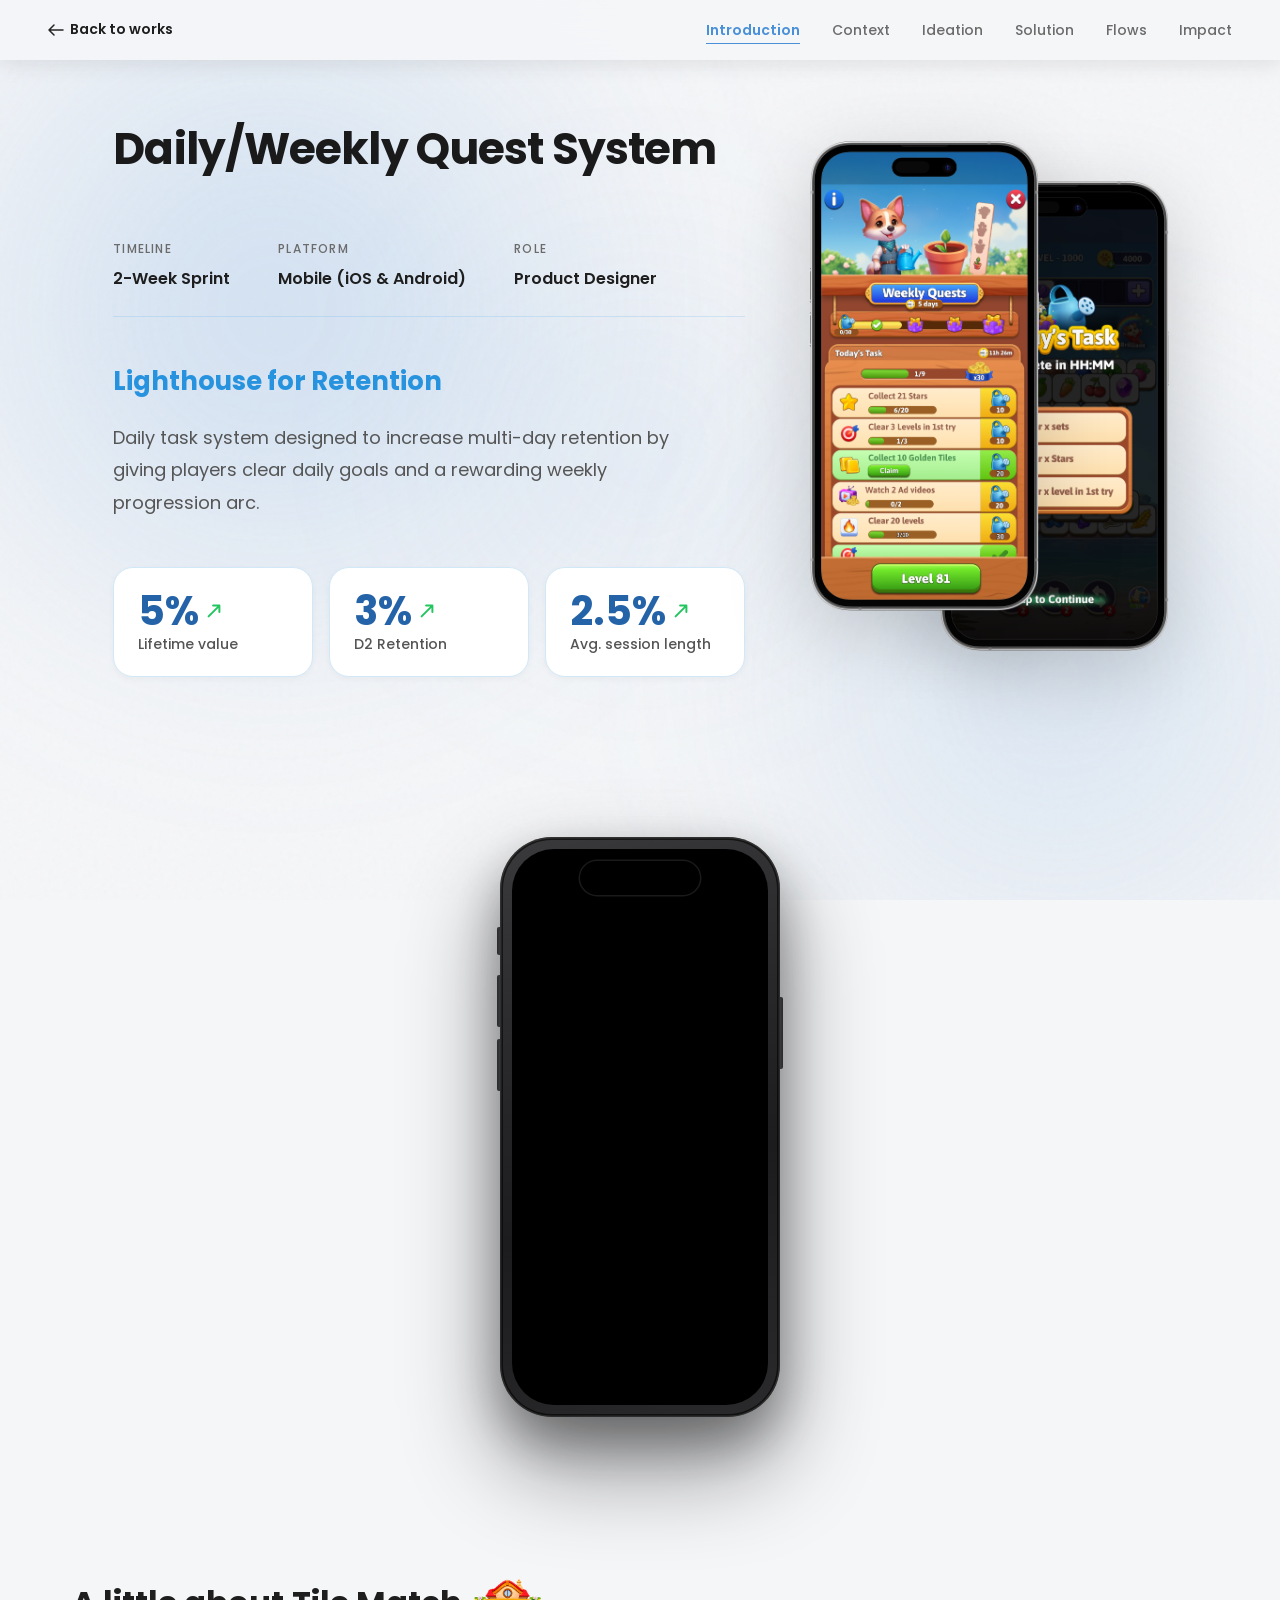
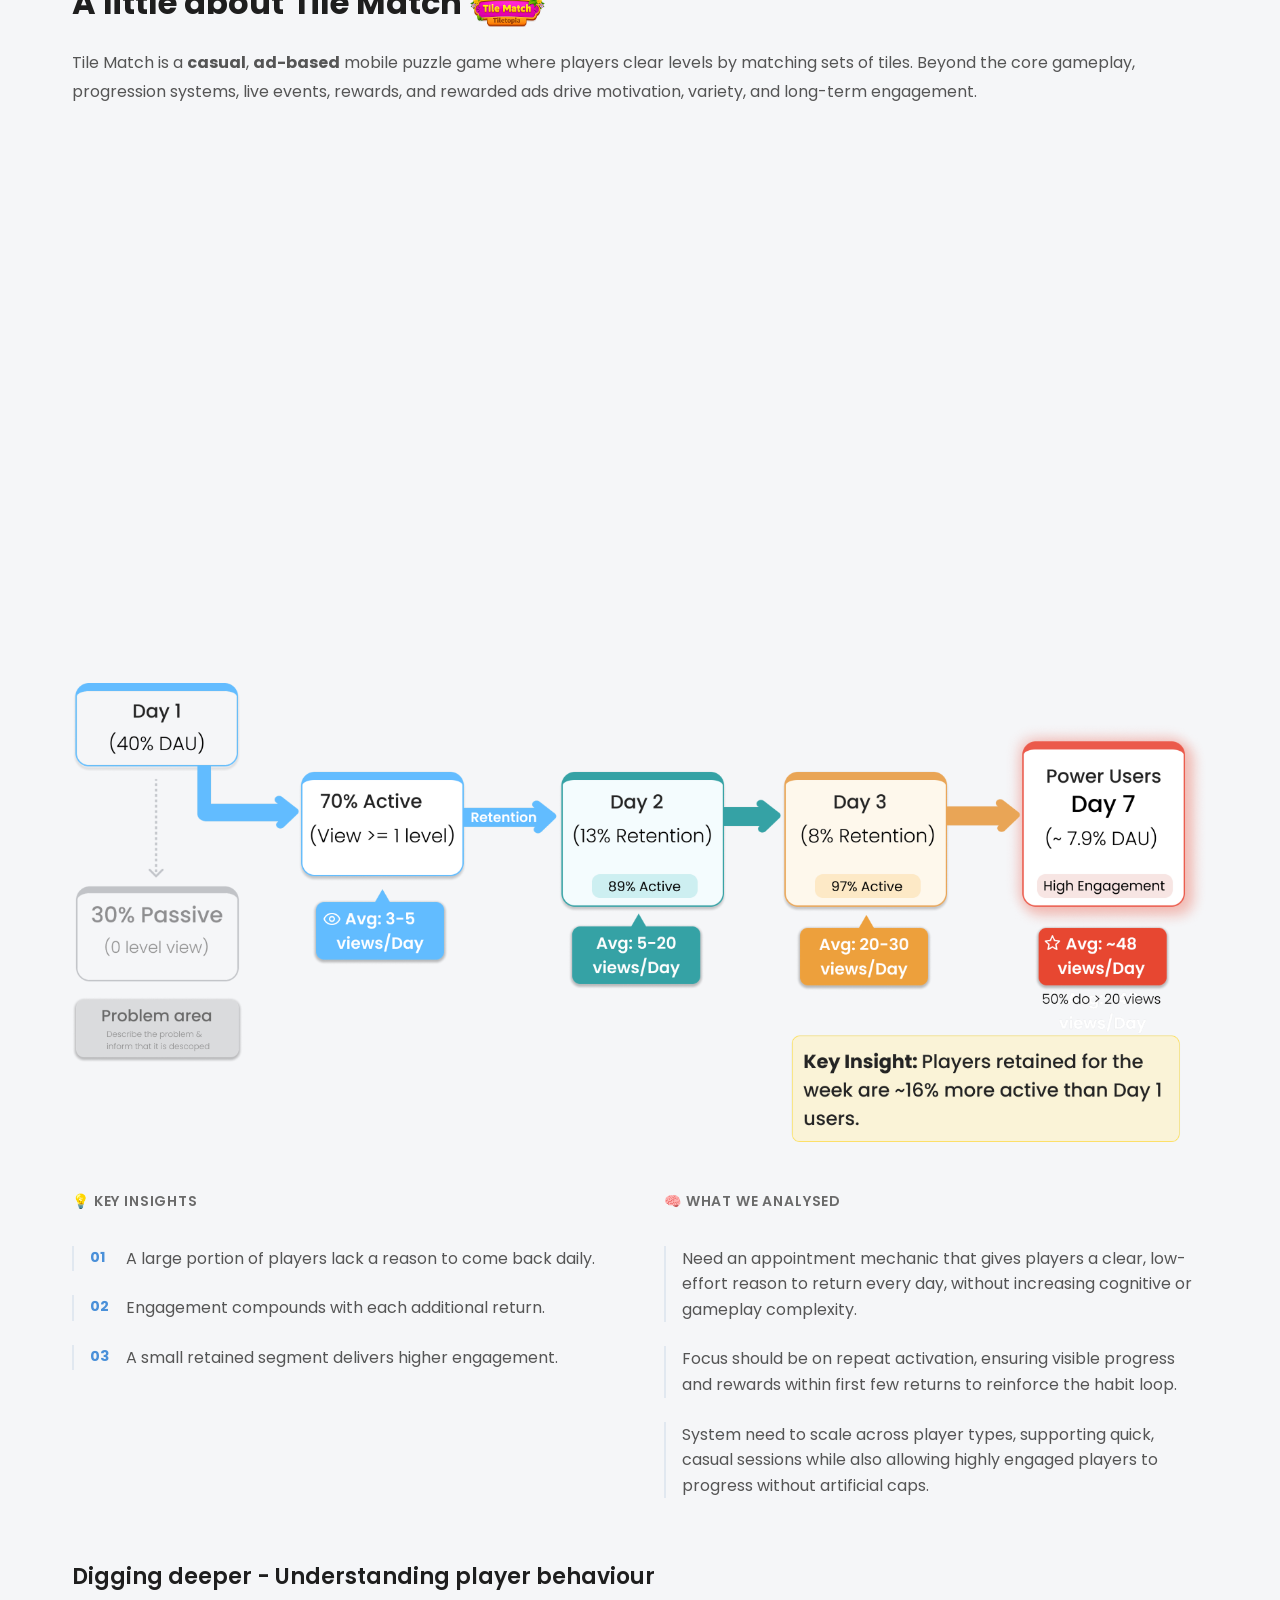
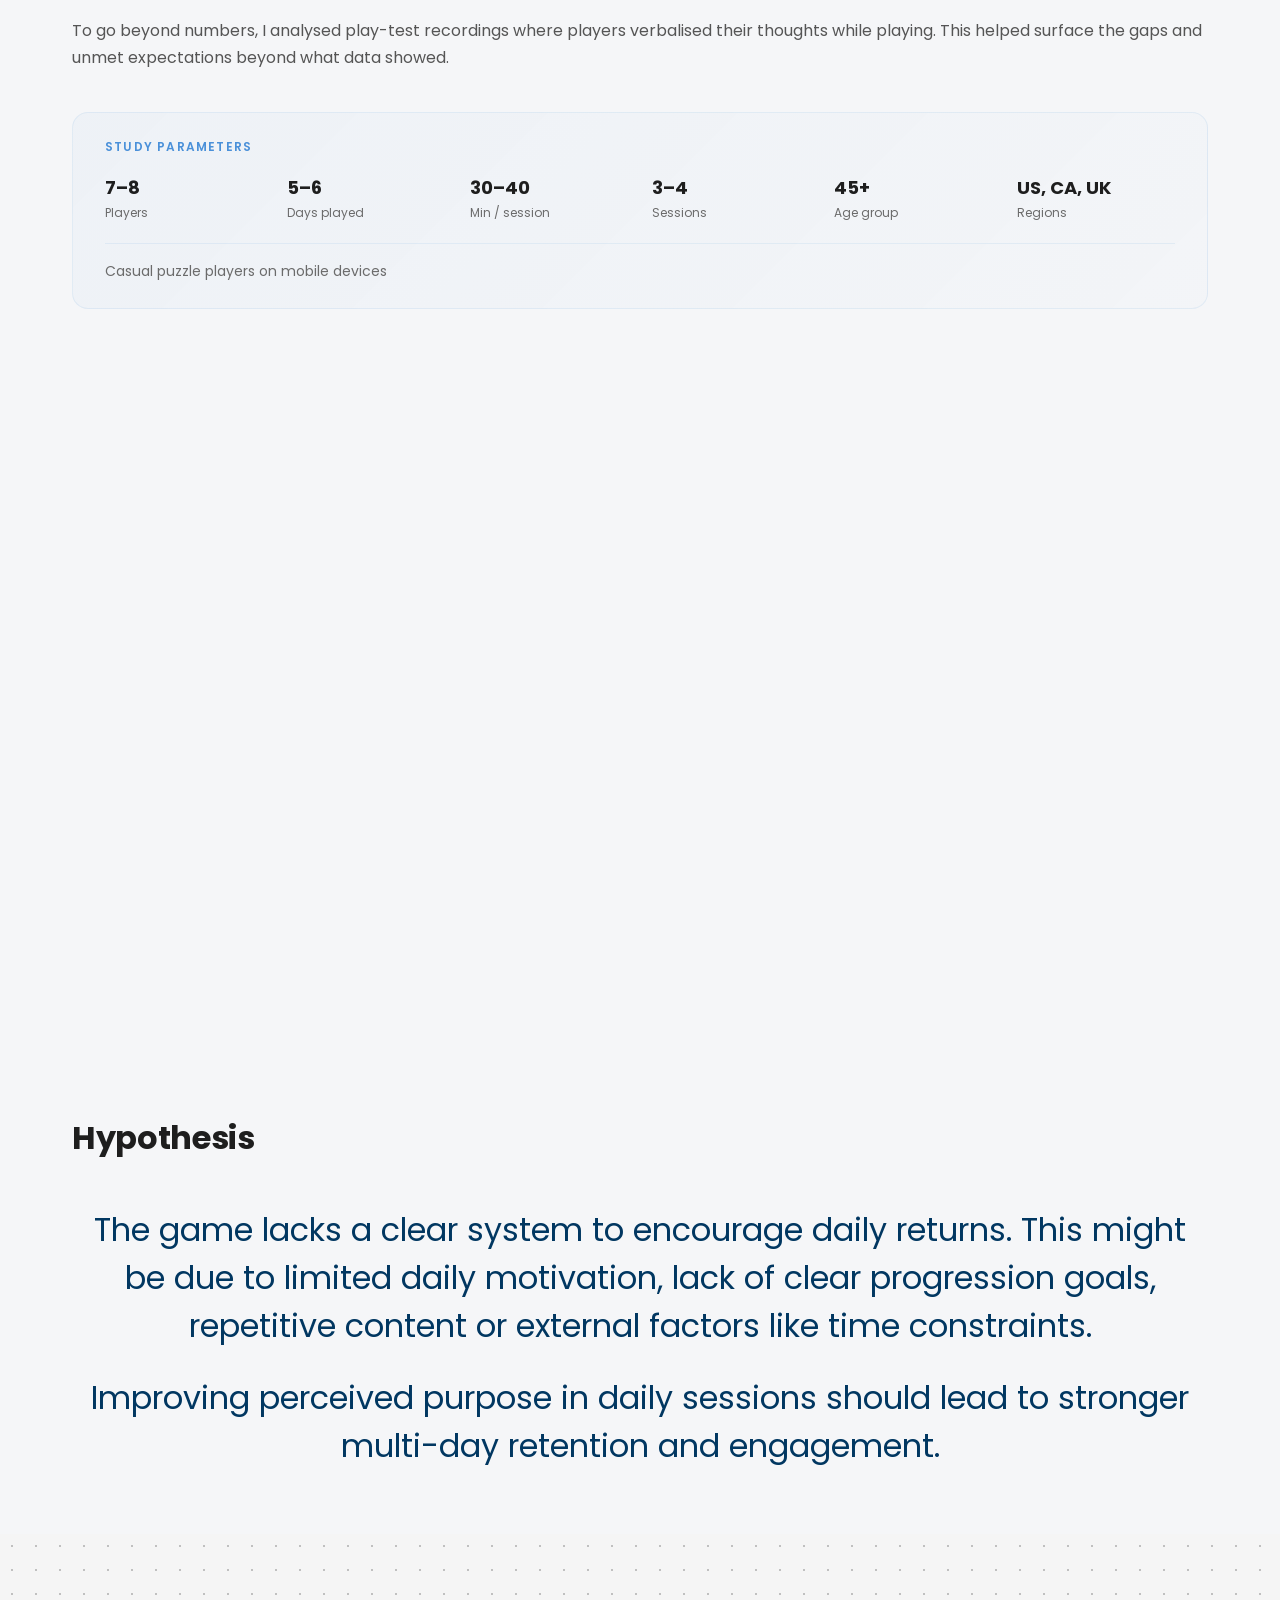
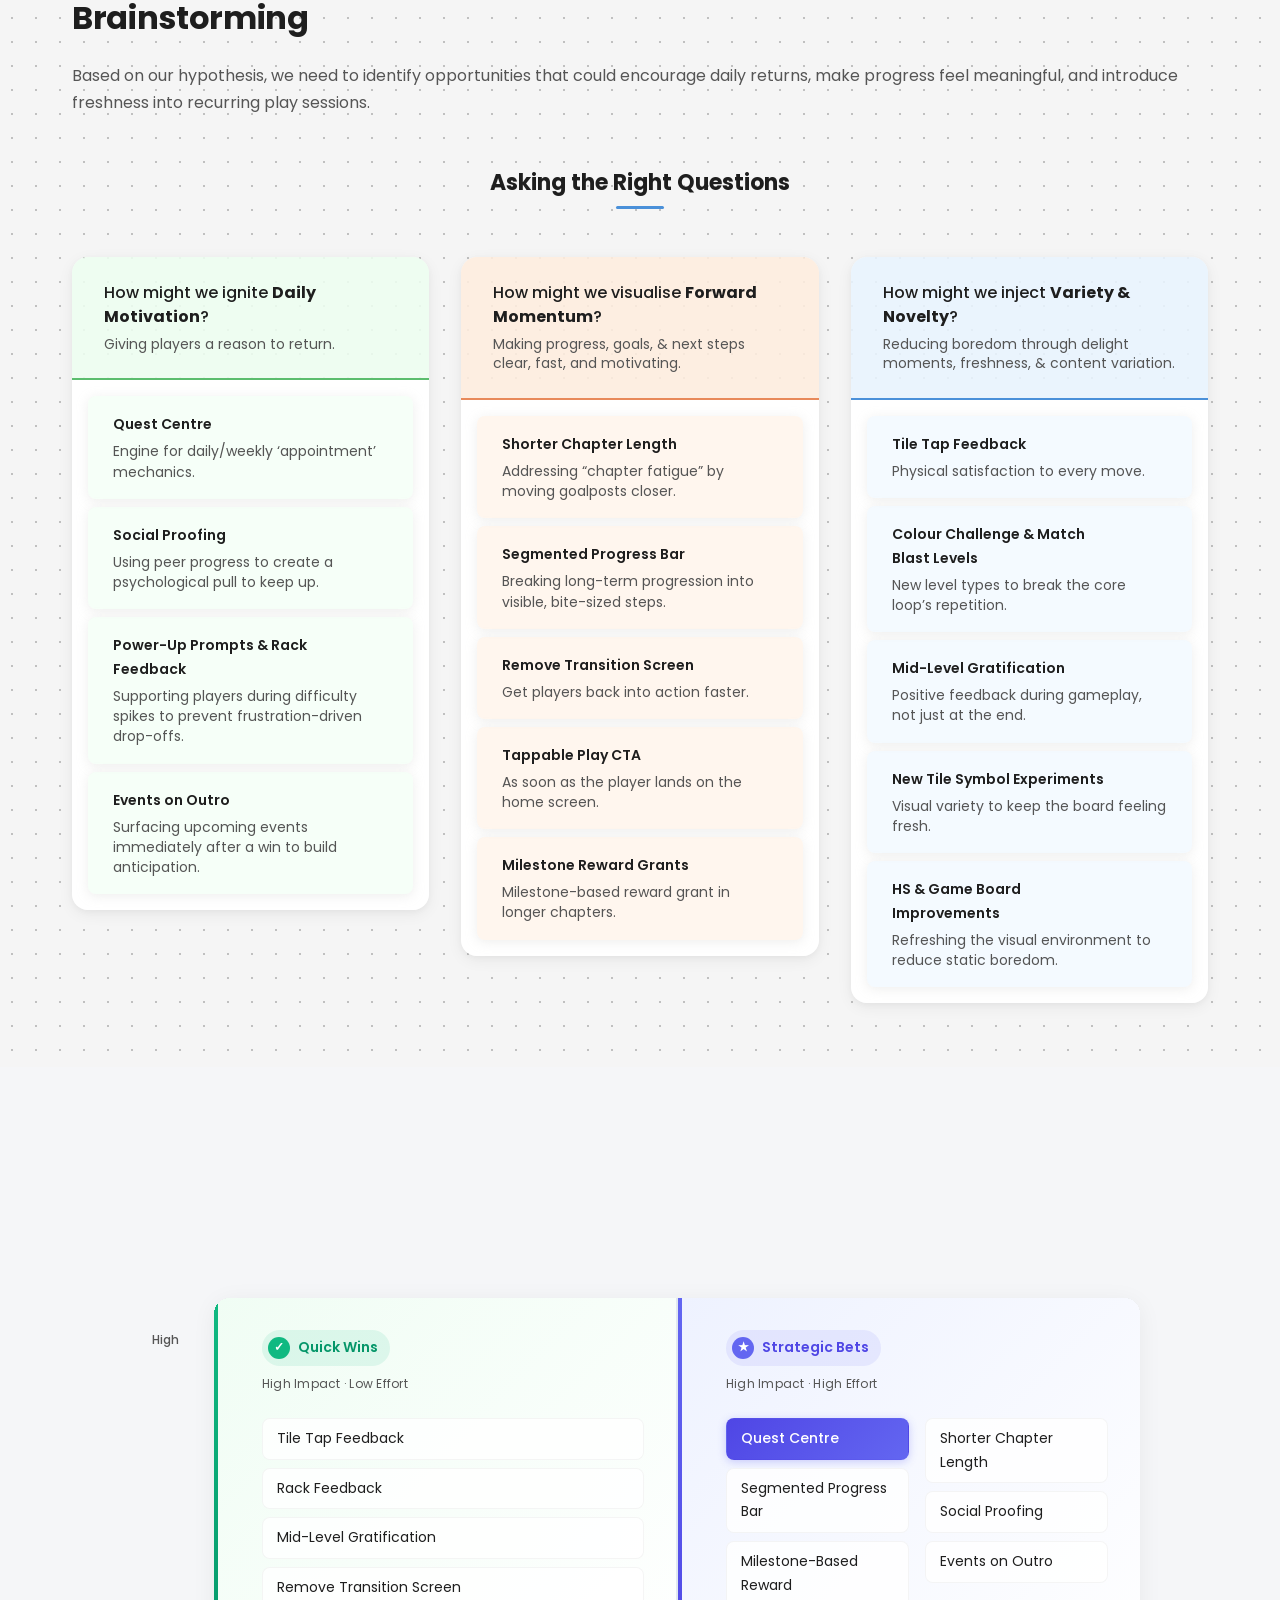
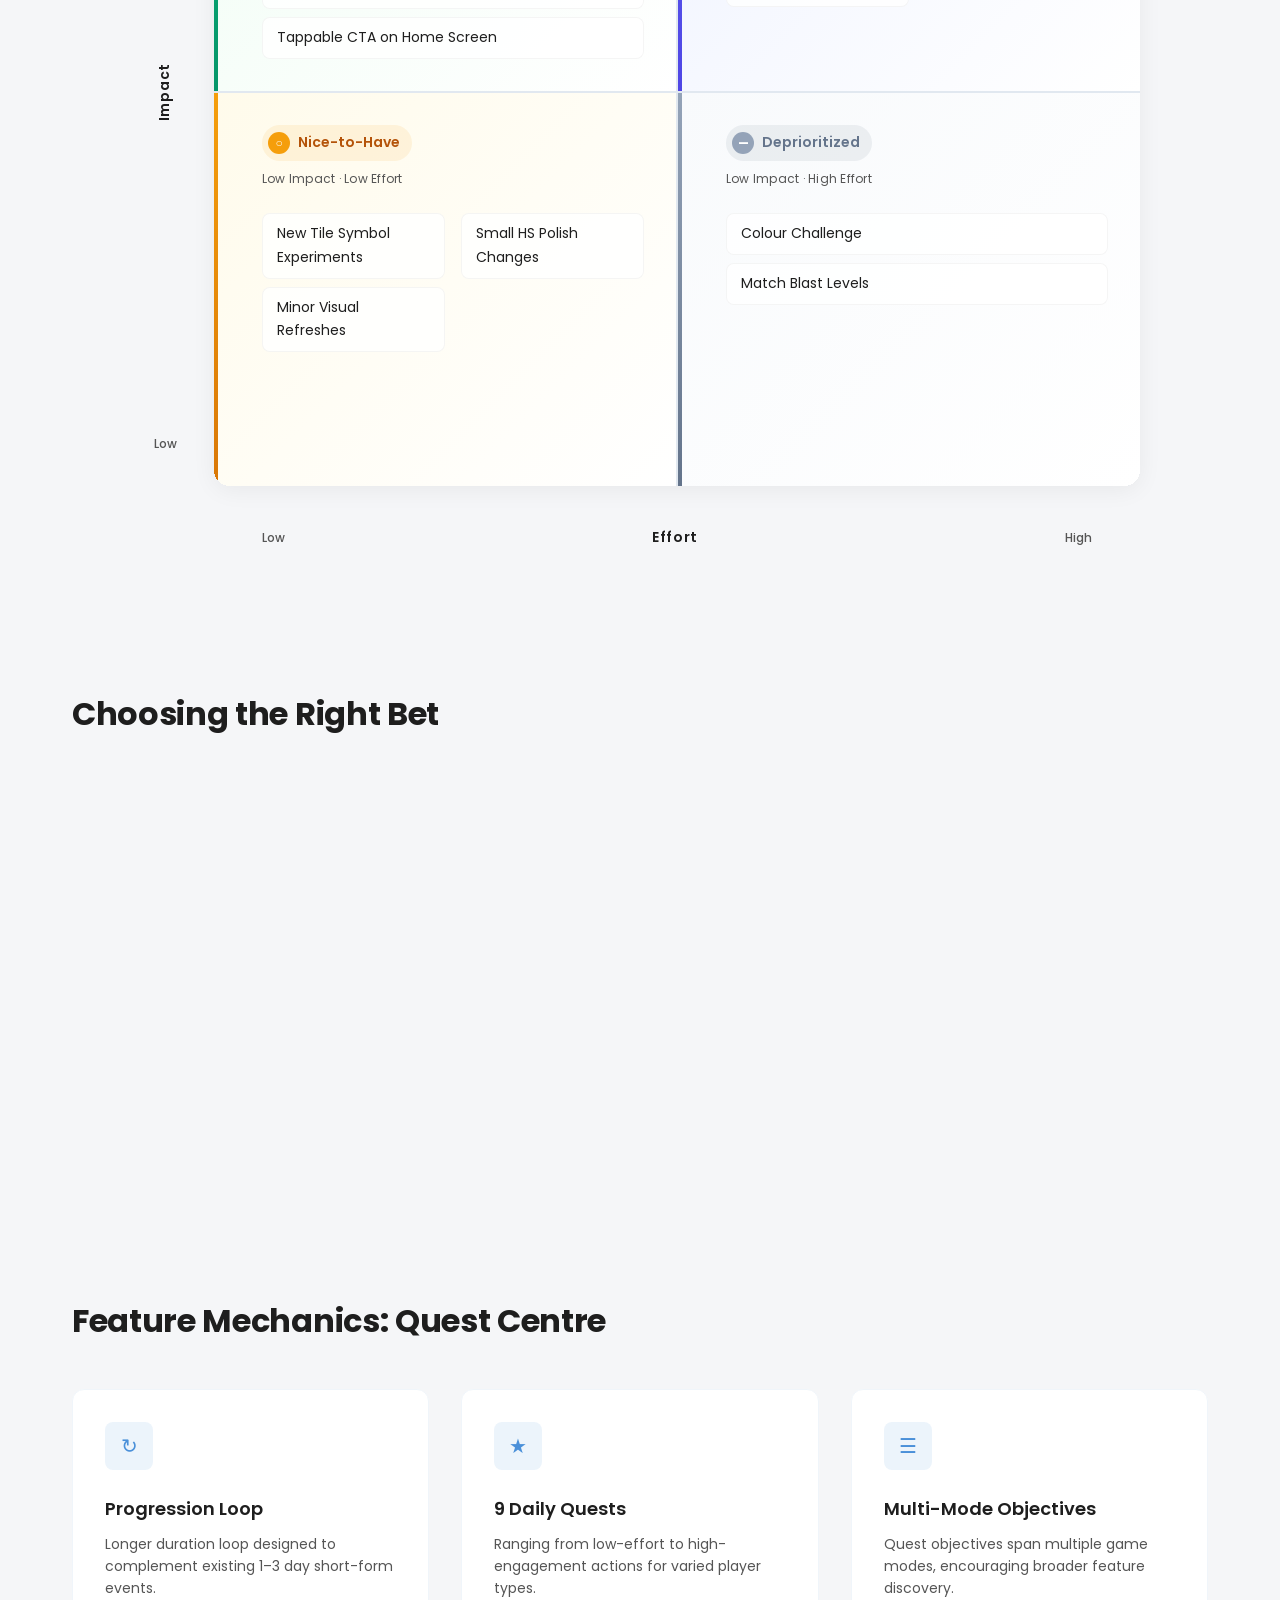
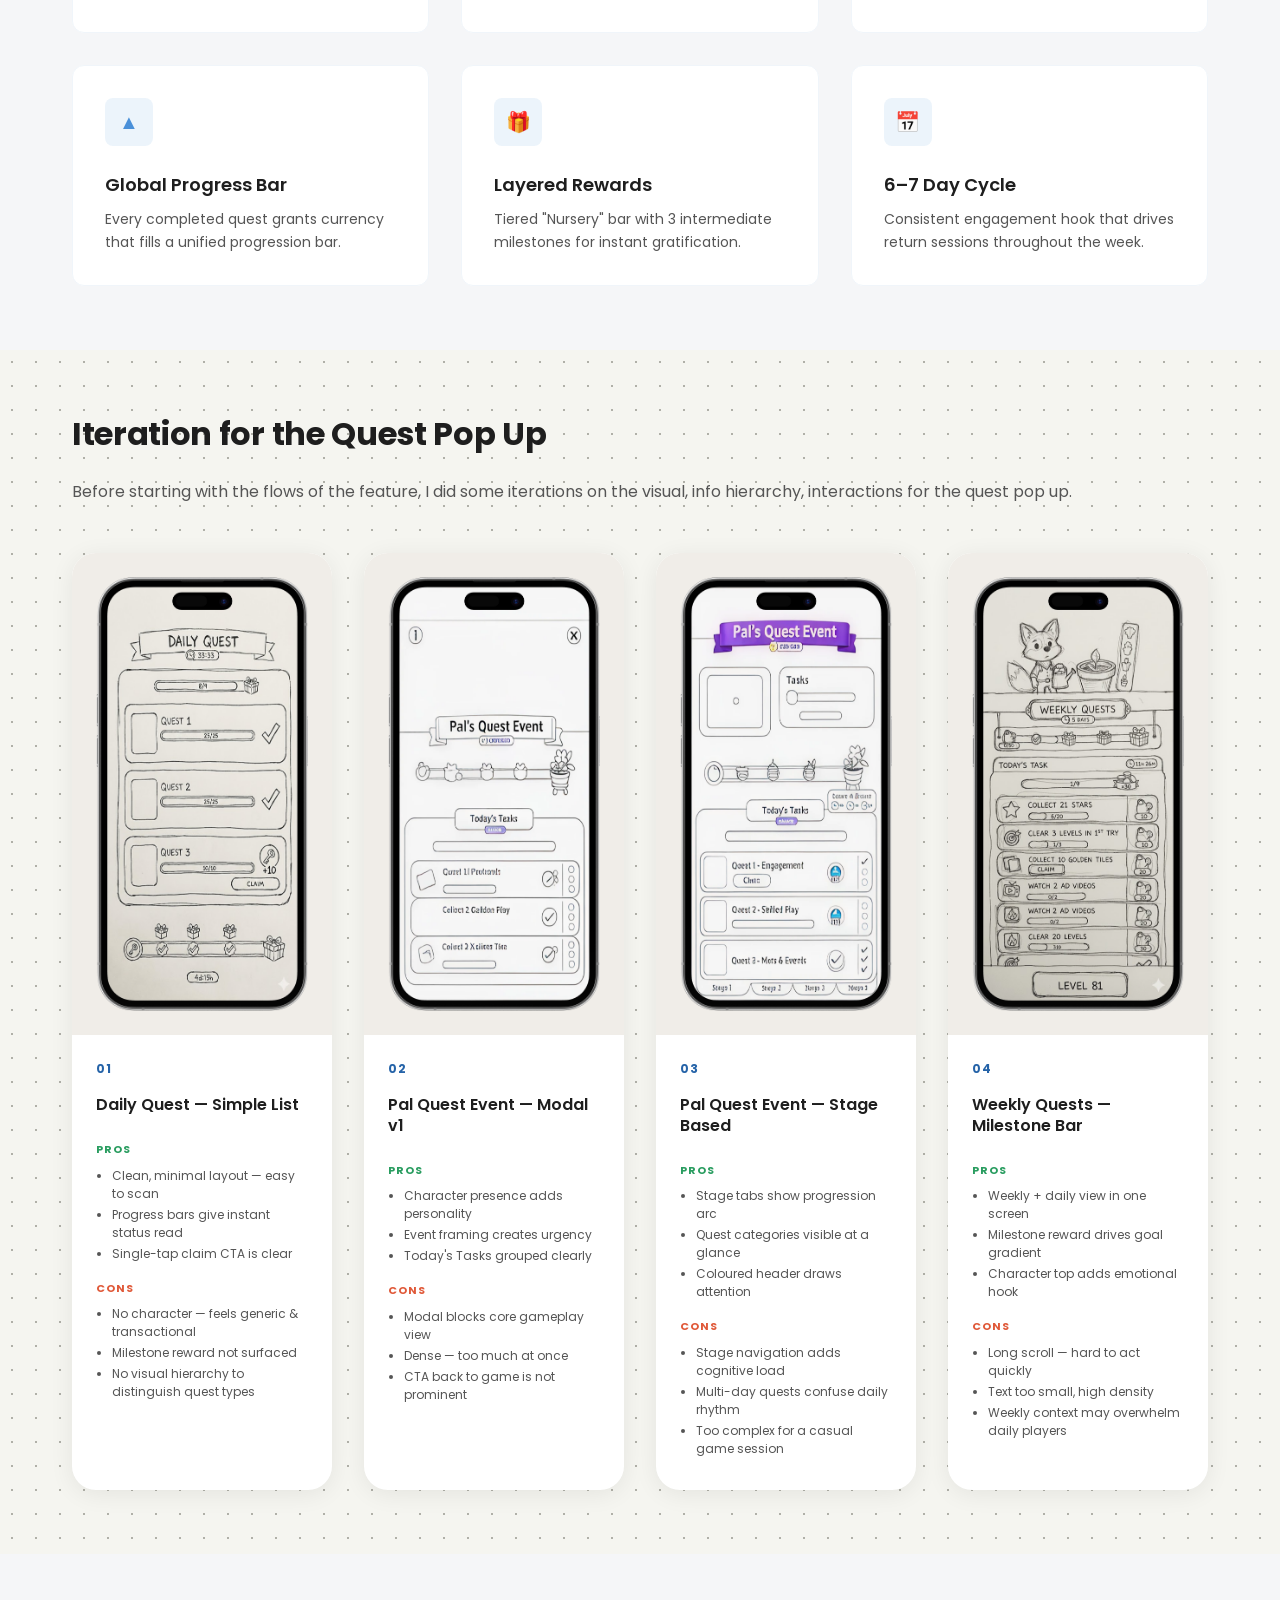
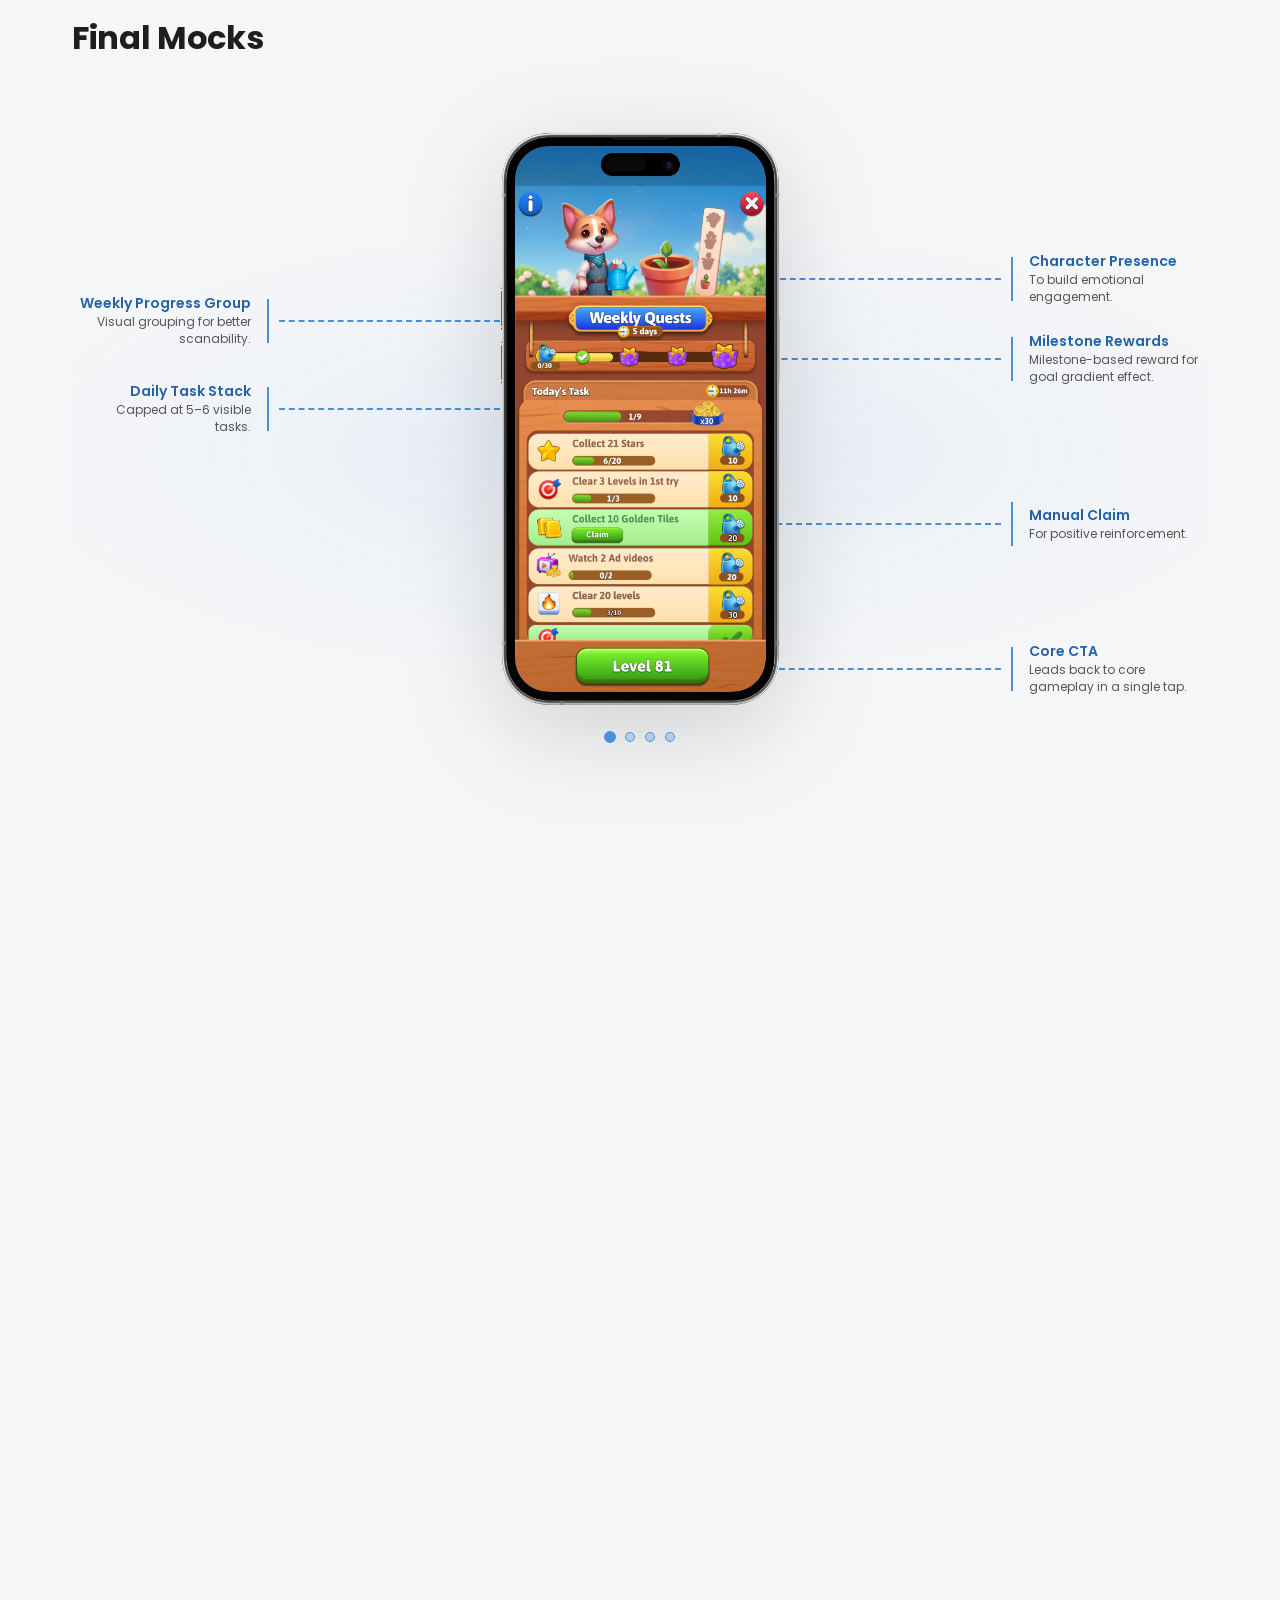
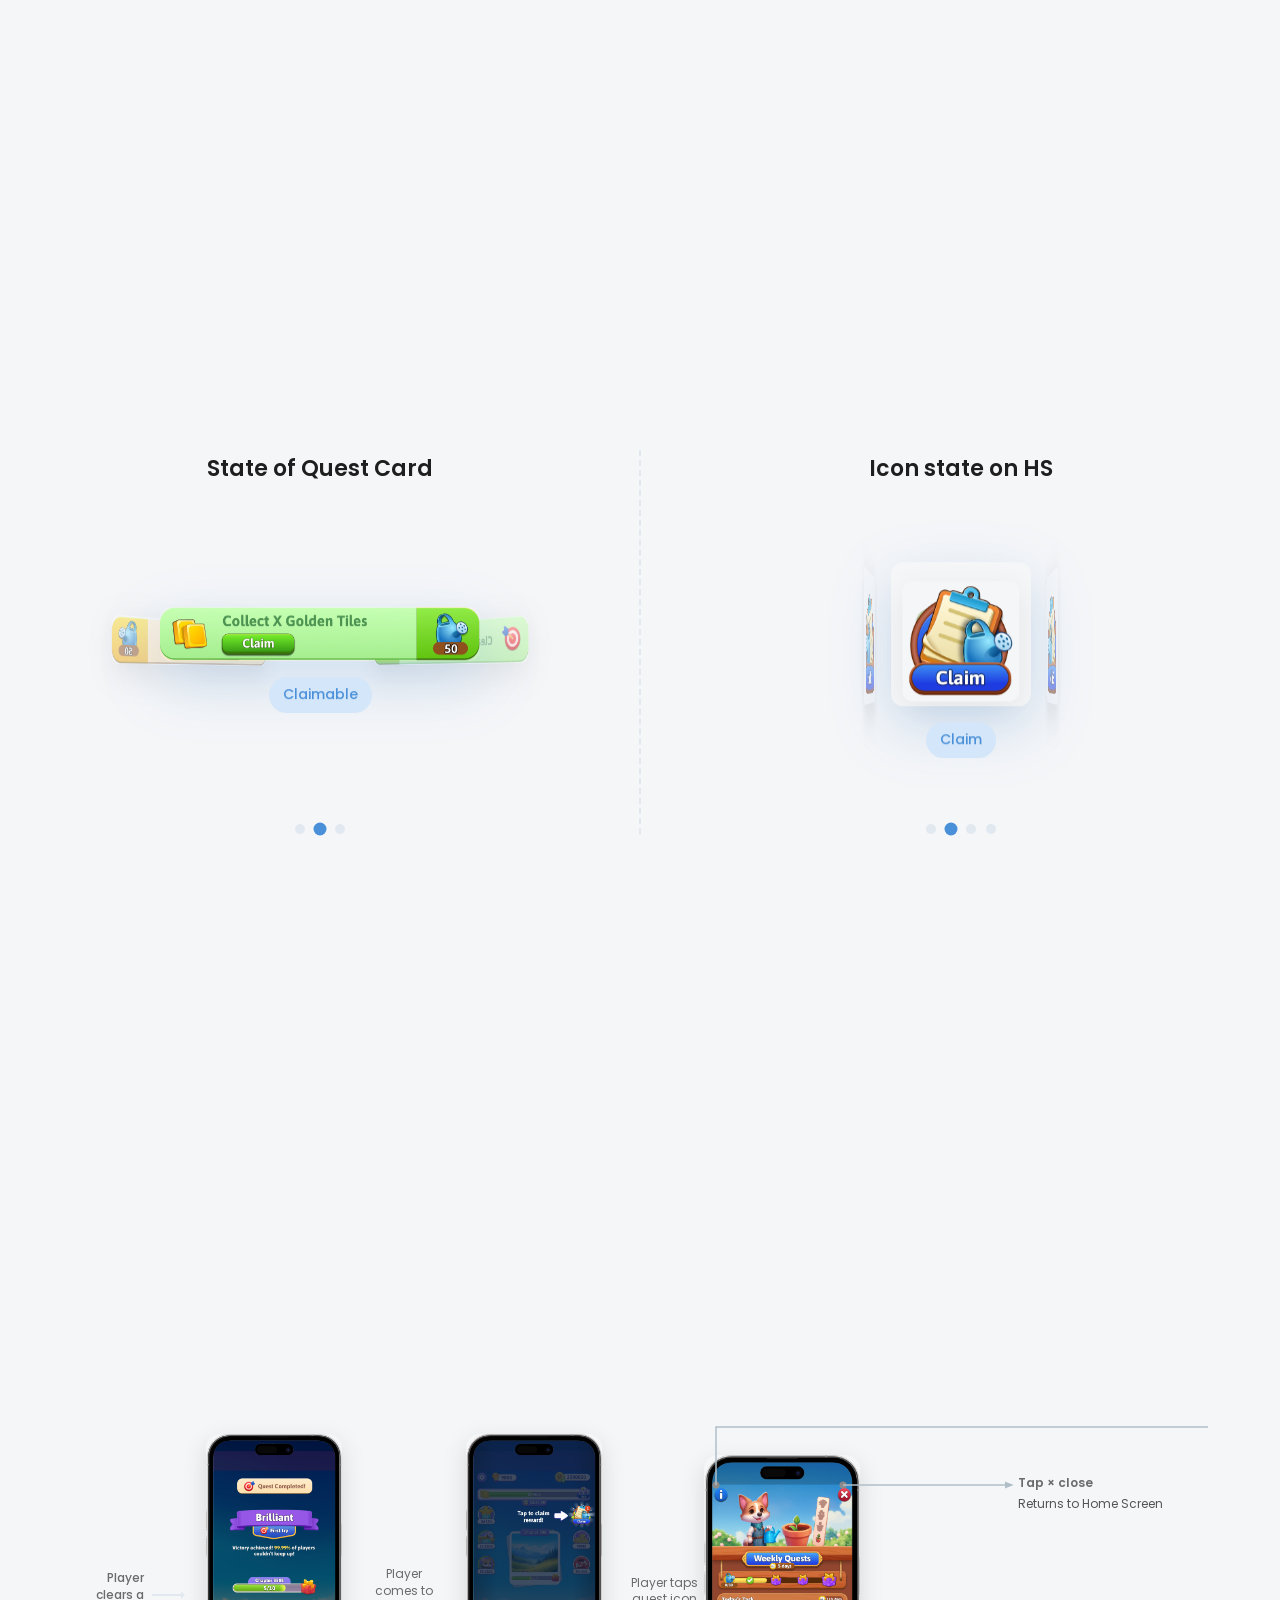
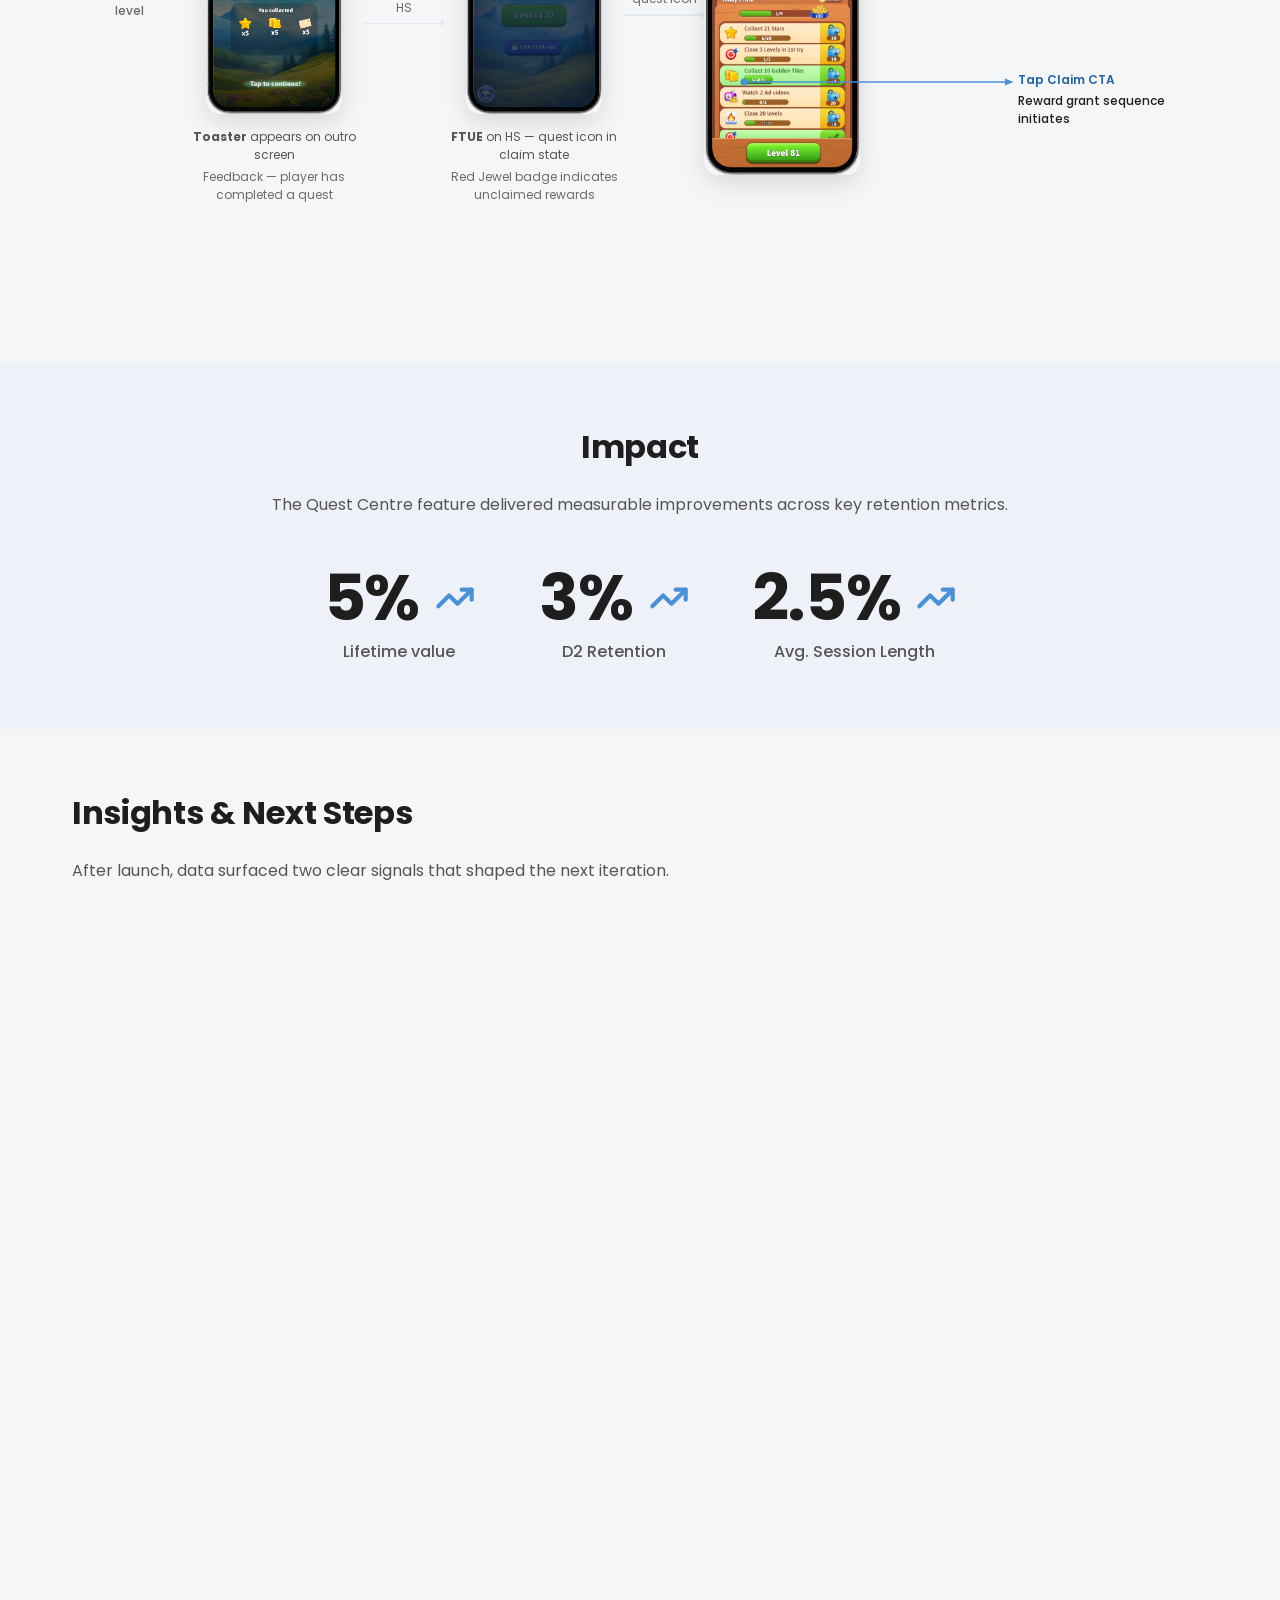
==== commit 20b3b254: "minor changes" ====
--- a/case_studies/Case_study01/index.html
+++ b/case_studies/Case_study01/index.html
@@ -232,7 +232,7 @@
             <h3 class="overview__insights-heading">💡 Key Insights</h3>
             <div class="ov-card ov-card--insight">
               <span class="ov-card__num">01</span>
-              <p class="ov-card__text">A large portion of week-2 players lack a reason to come back daily.</p>
+              <p class="ov-card__text">A large portion of players lack a reason to come back daily.</p>
             </div>
             <div class="ov-card ov-card--insight">
               <span class="ov-card__num">02</span>
@@ -313,7 +313,6 @@
           <div class="pb-message pb-message--user">
             <div class="pb-bubble">
               <p class="pb-bubble__text">"What should I talk about there is nothing new in the game."</p>
-              <span class="pb-bubble__meta">After clearing level 55</span>
             </div>
           </div>
 
@@ -1181,8 +1180,6 @@
             </div><!-- /pf-annotated -->
 
           </div><!-- /phase-flow -->
-
-          <p class="flow-edge-case reveal">Edge case — A player can exit the popup and return to the Home Screen without claiming. The Red Jewel badge persists on the Quest icon until rewards are collected.</p>
         </div><!-- /flow-content phase1 -->
 
         <!-- Phase 2 -->
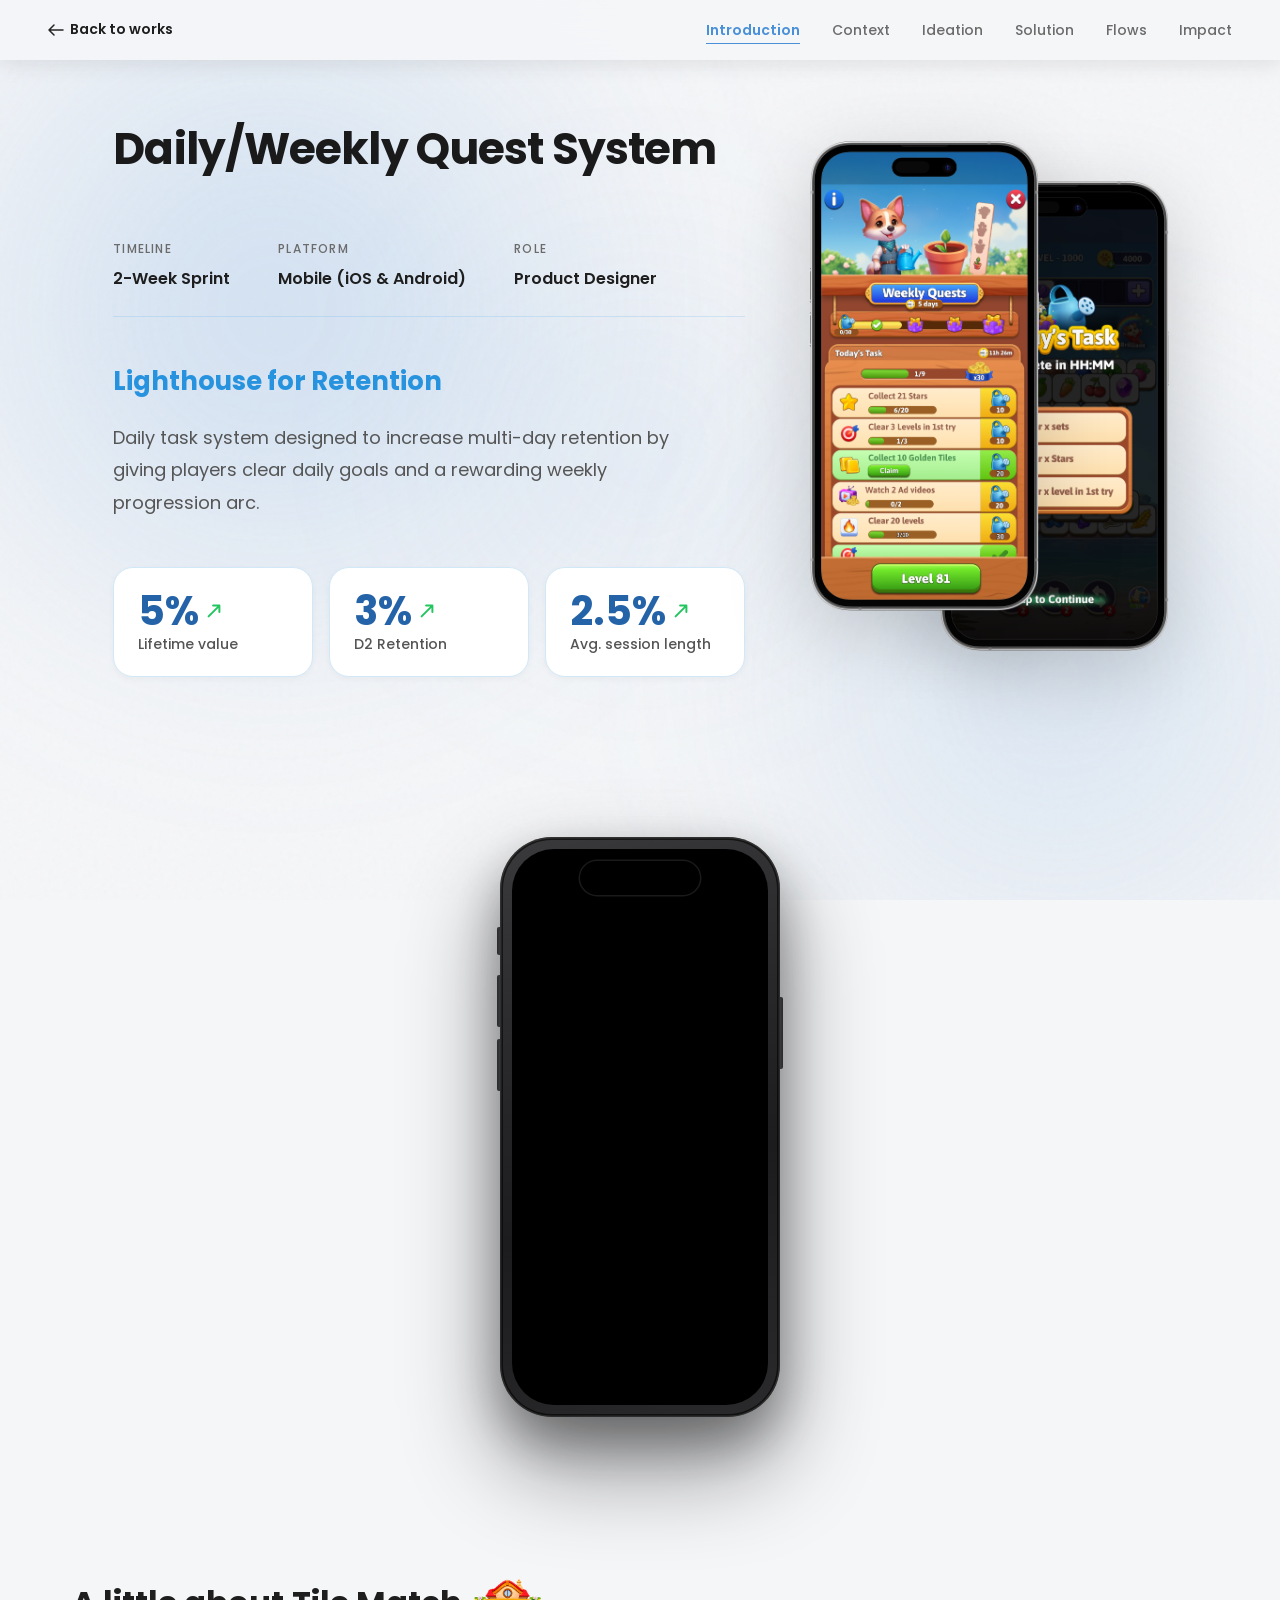
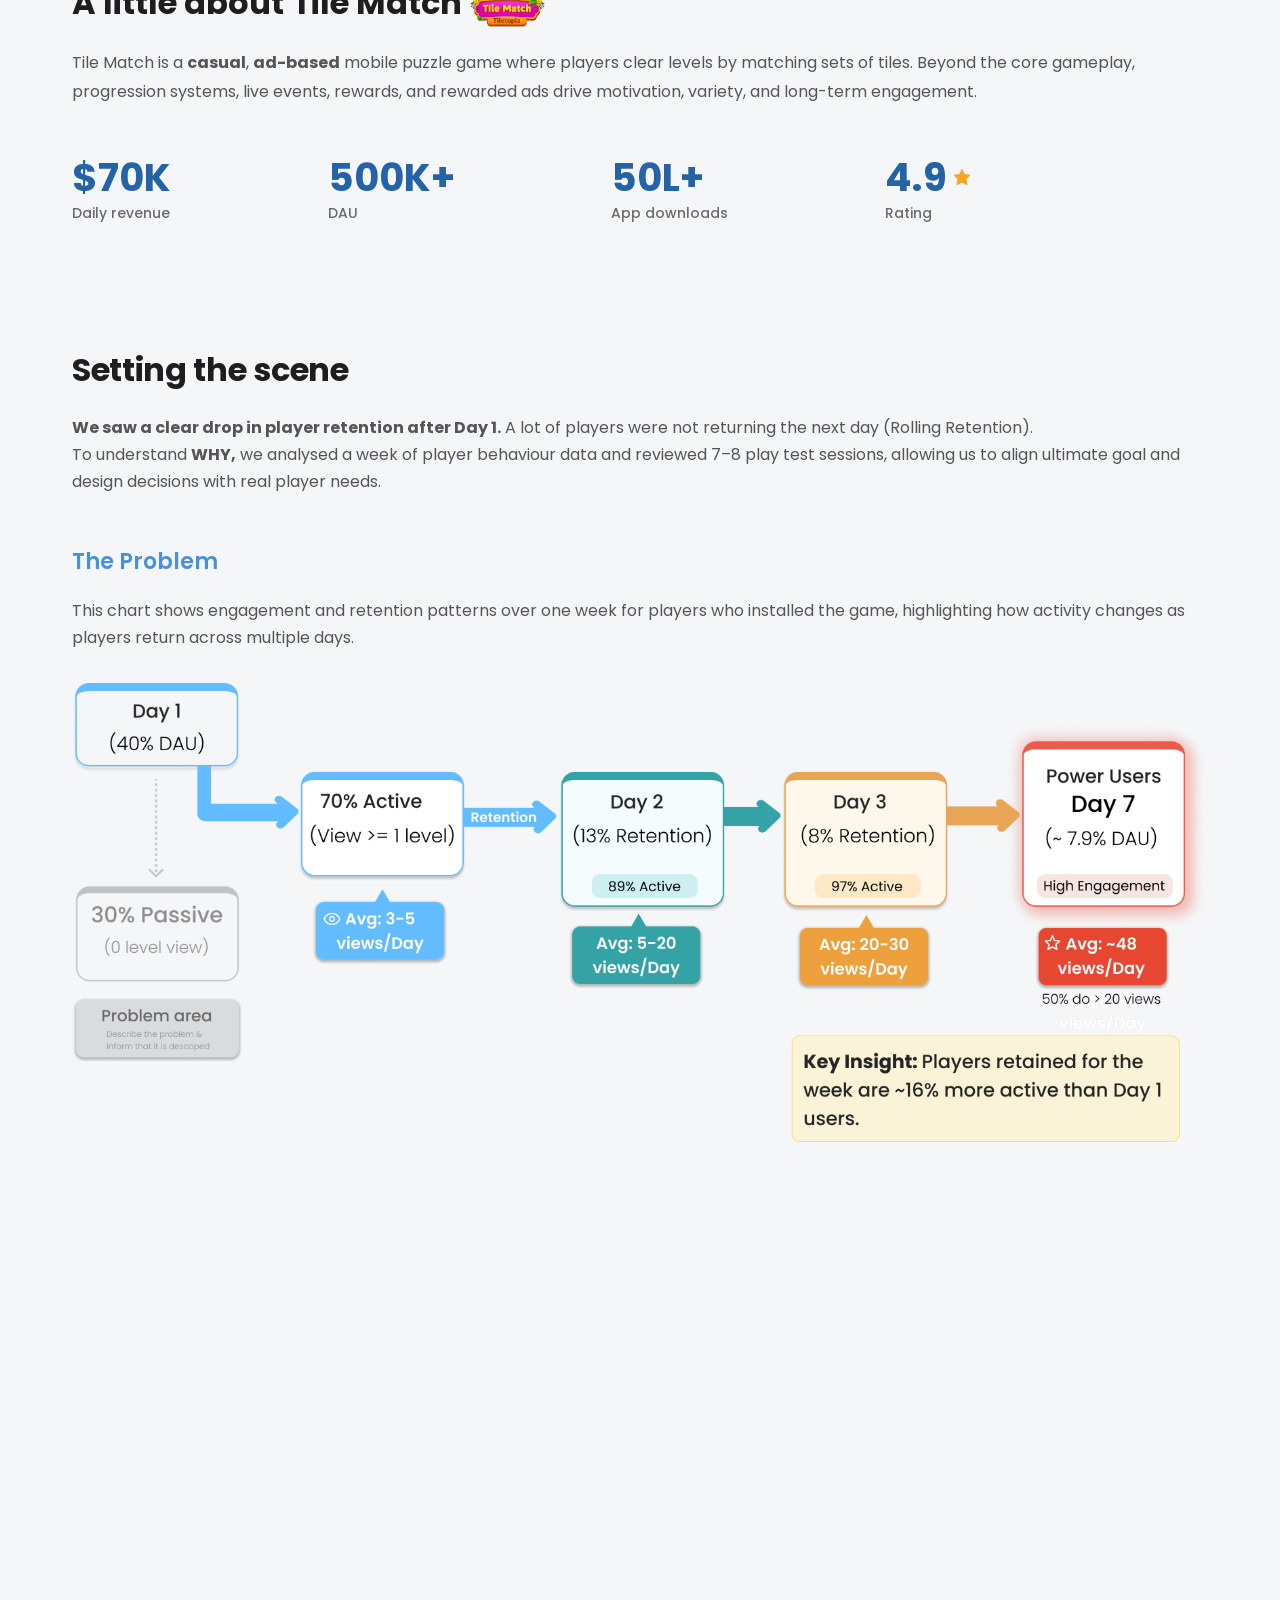
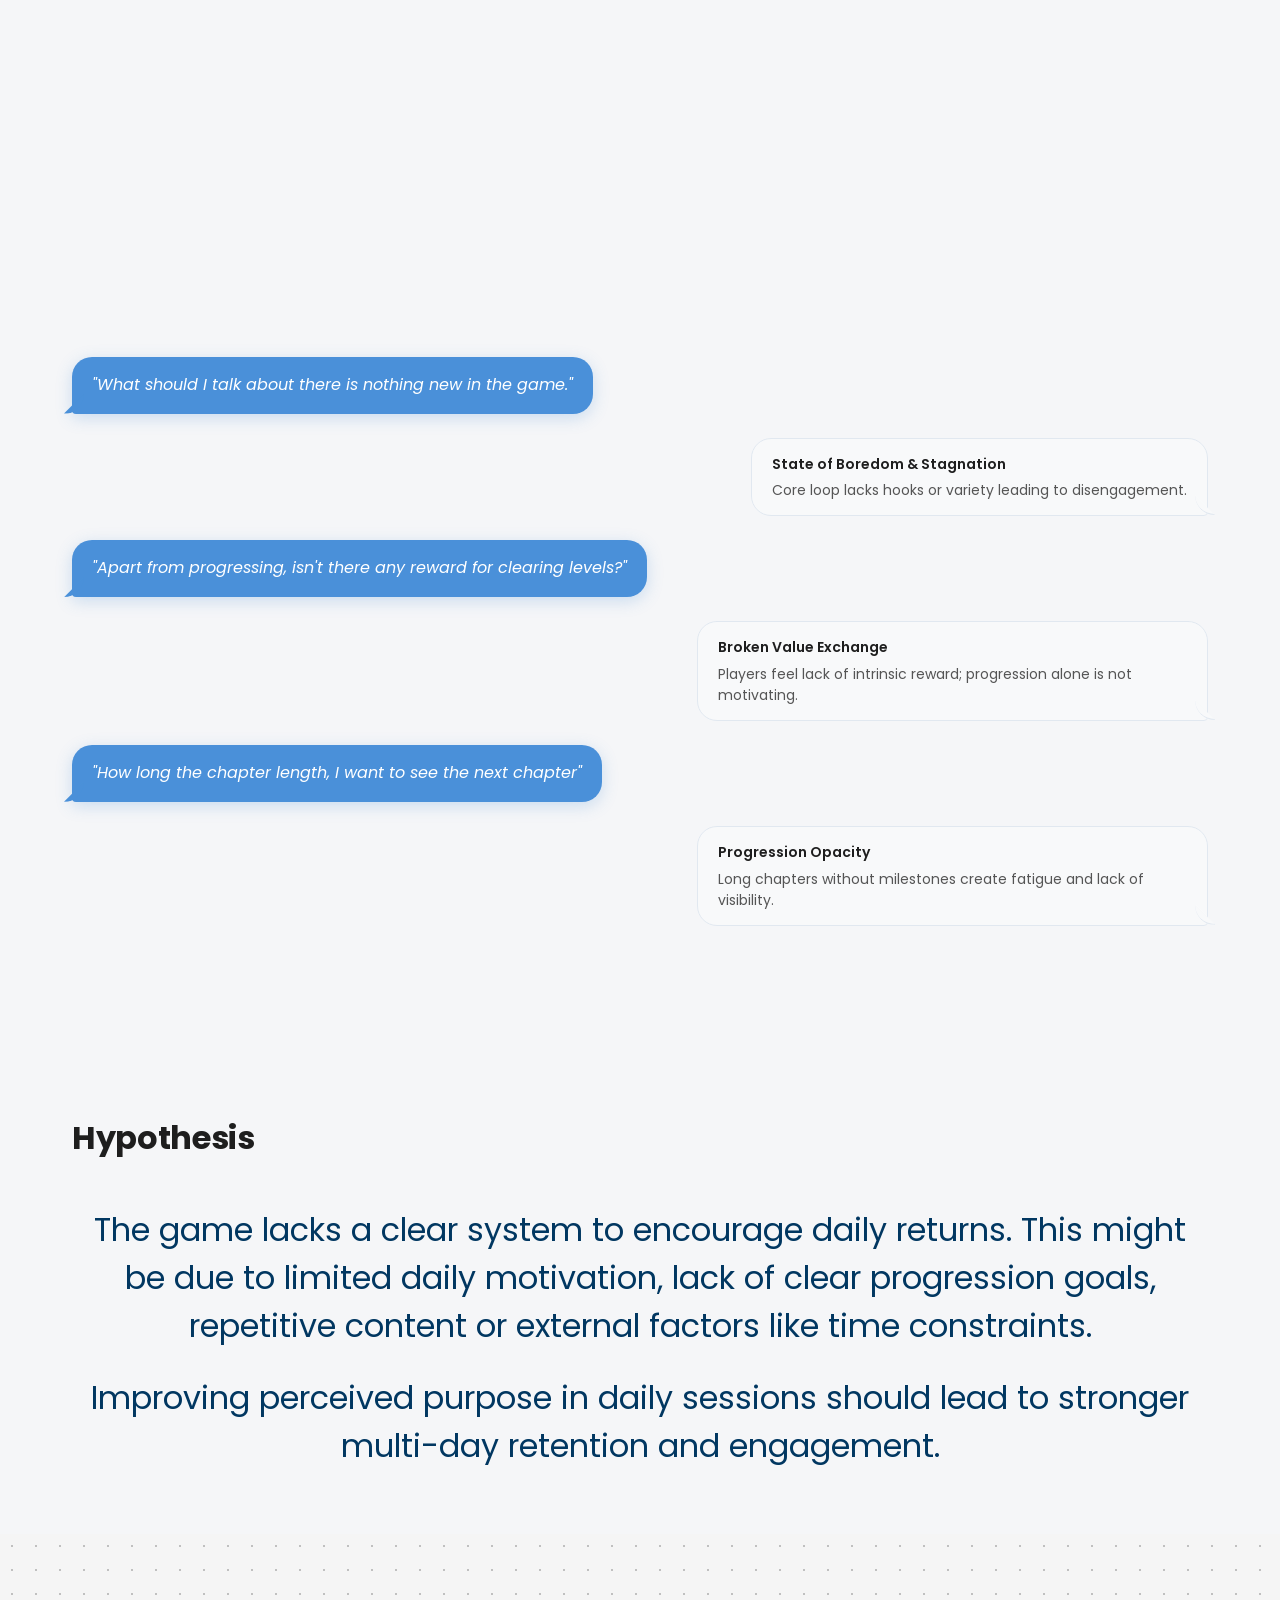
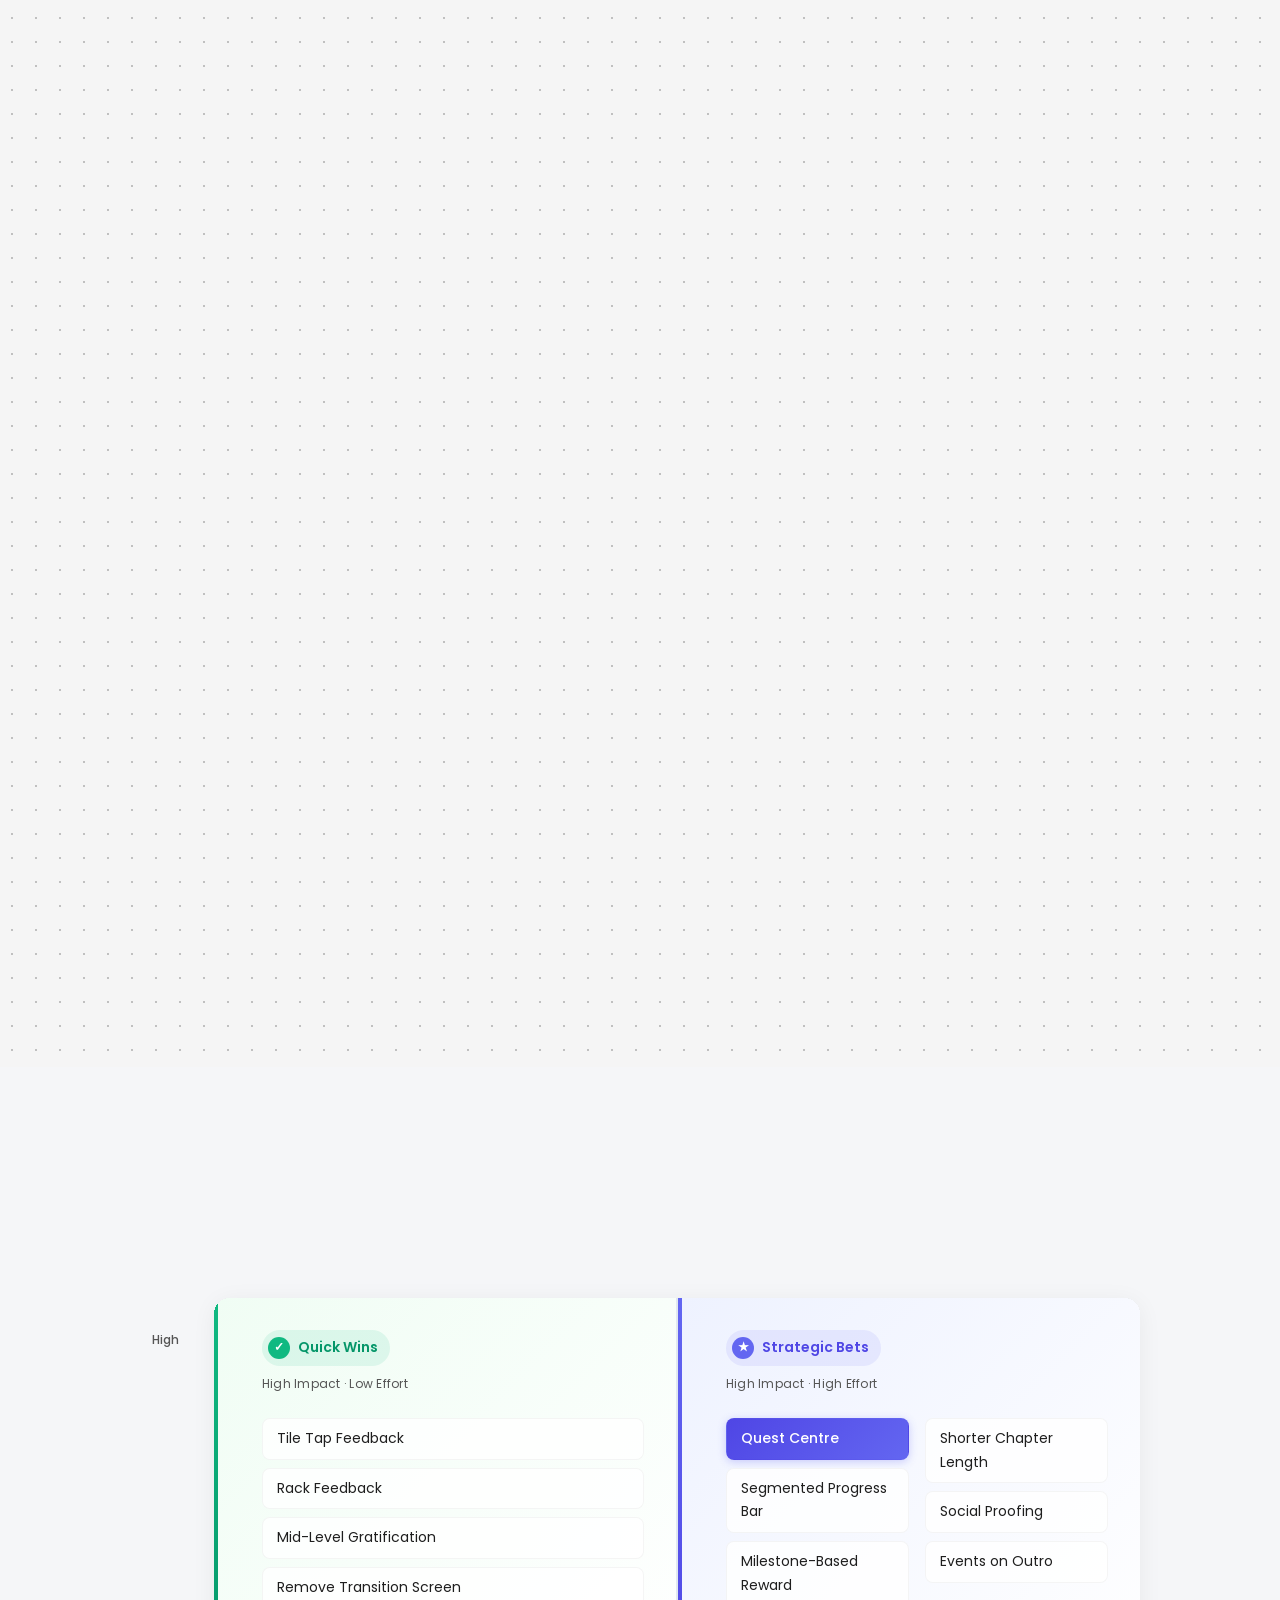
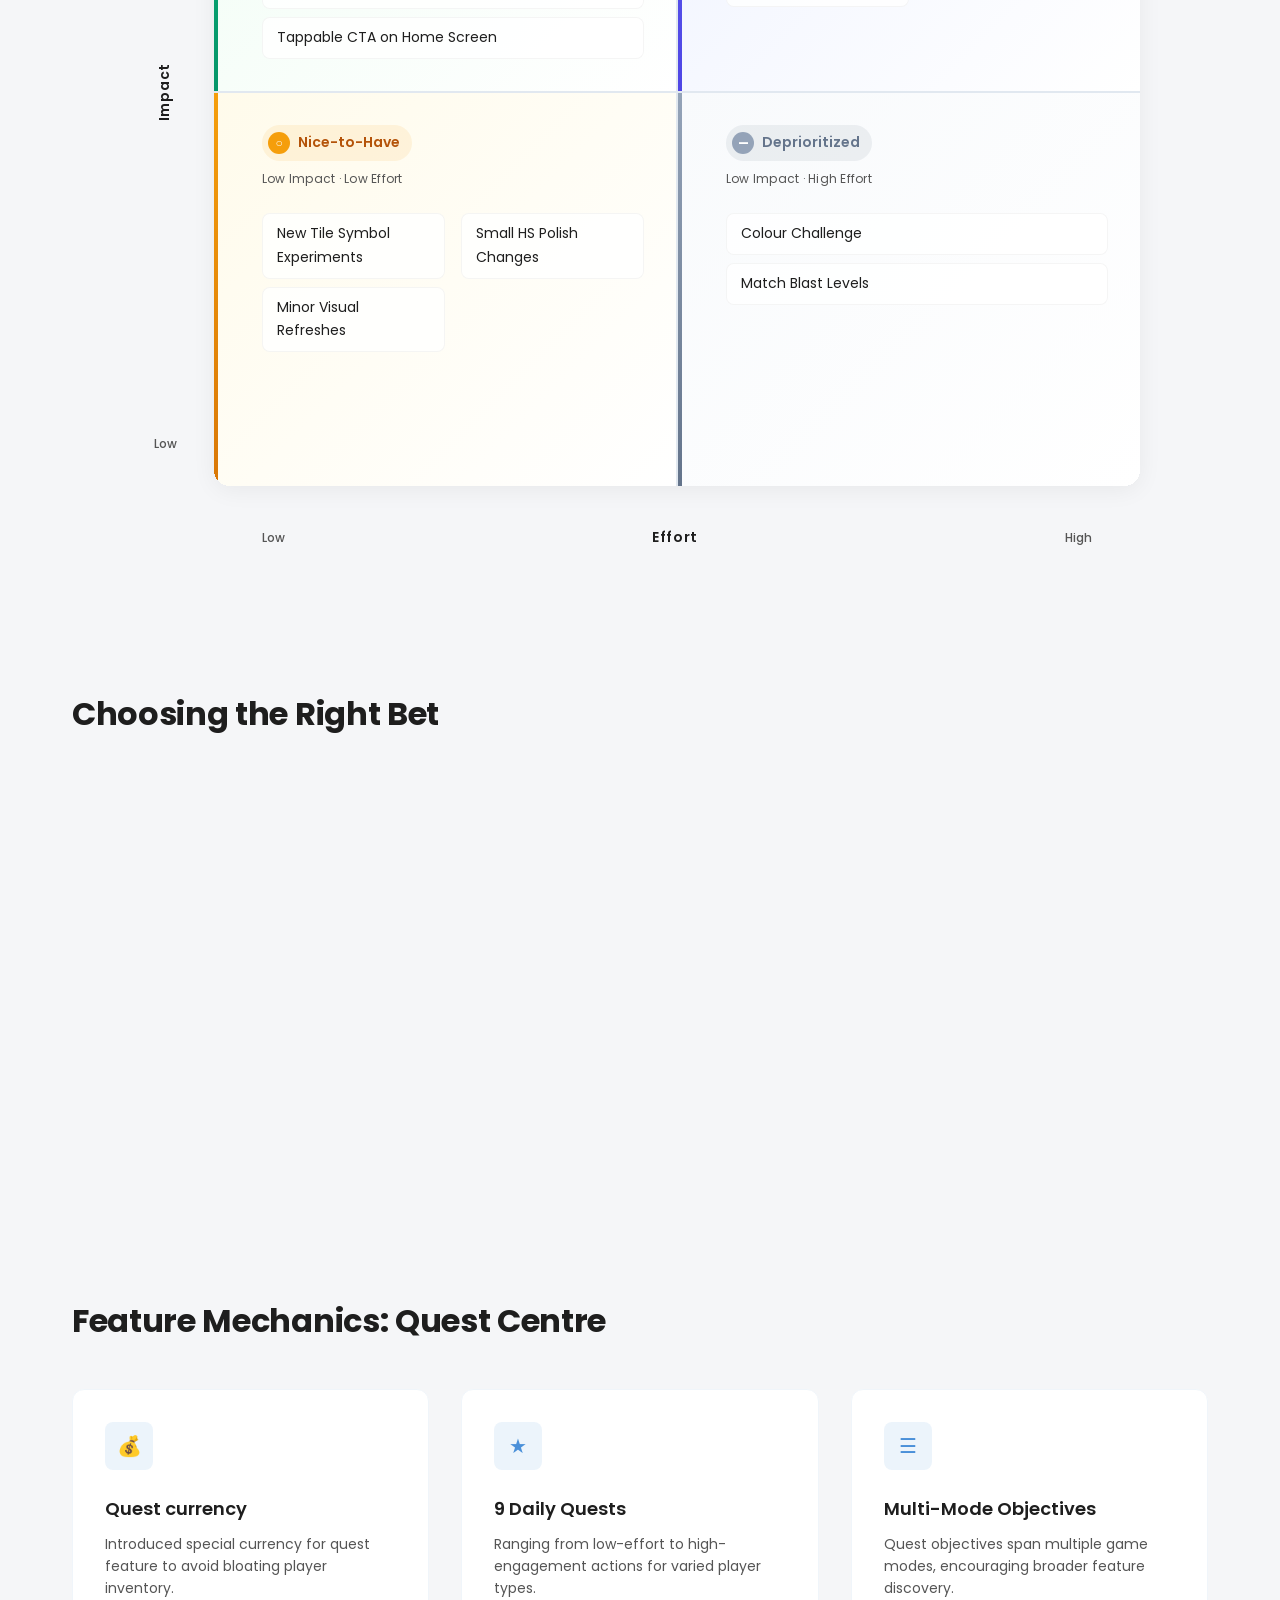
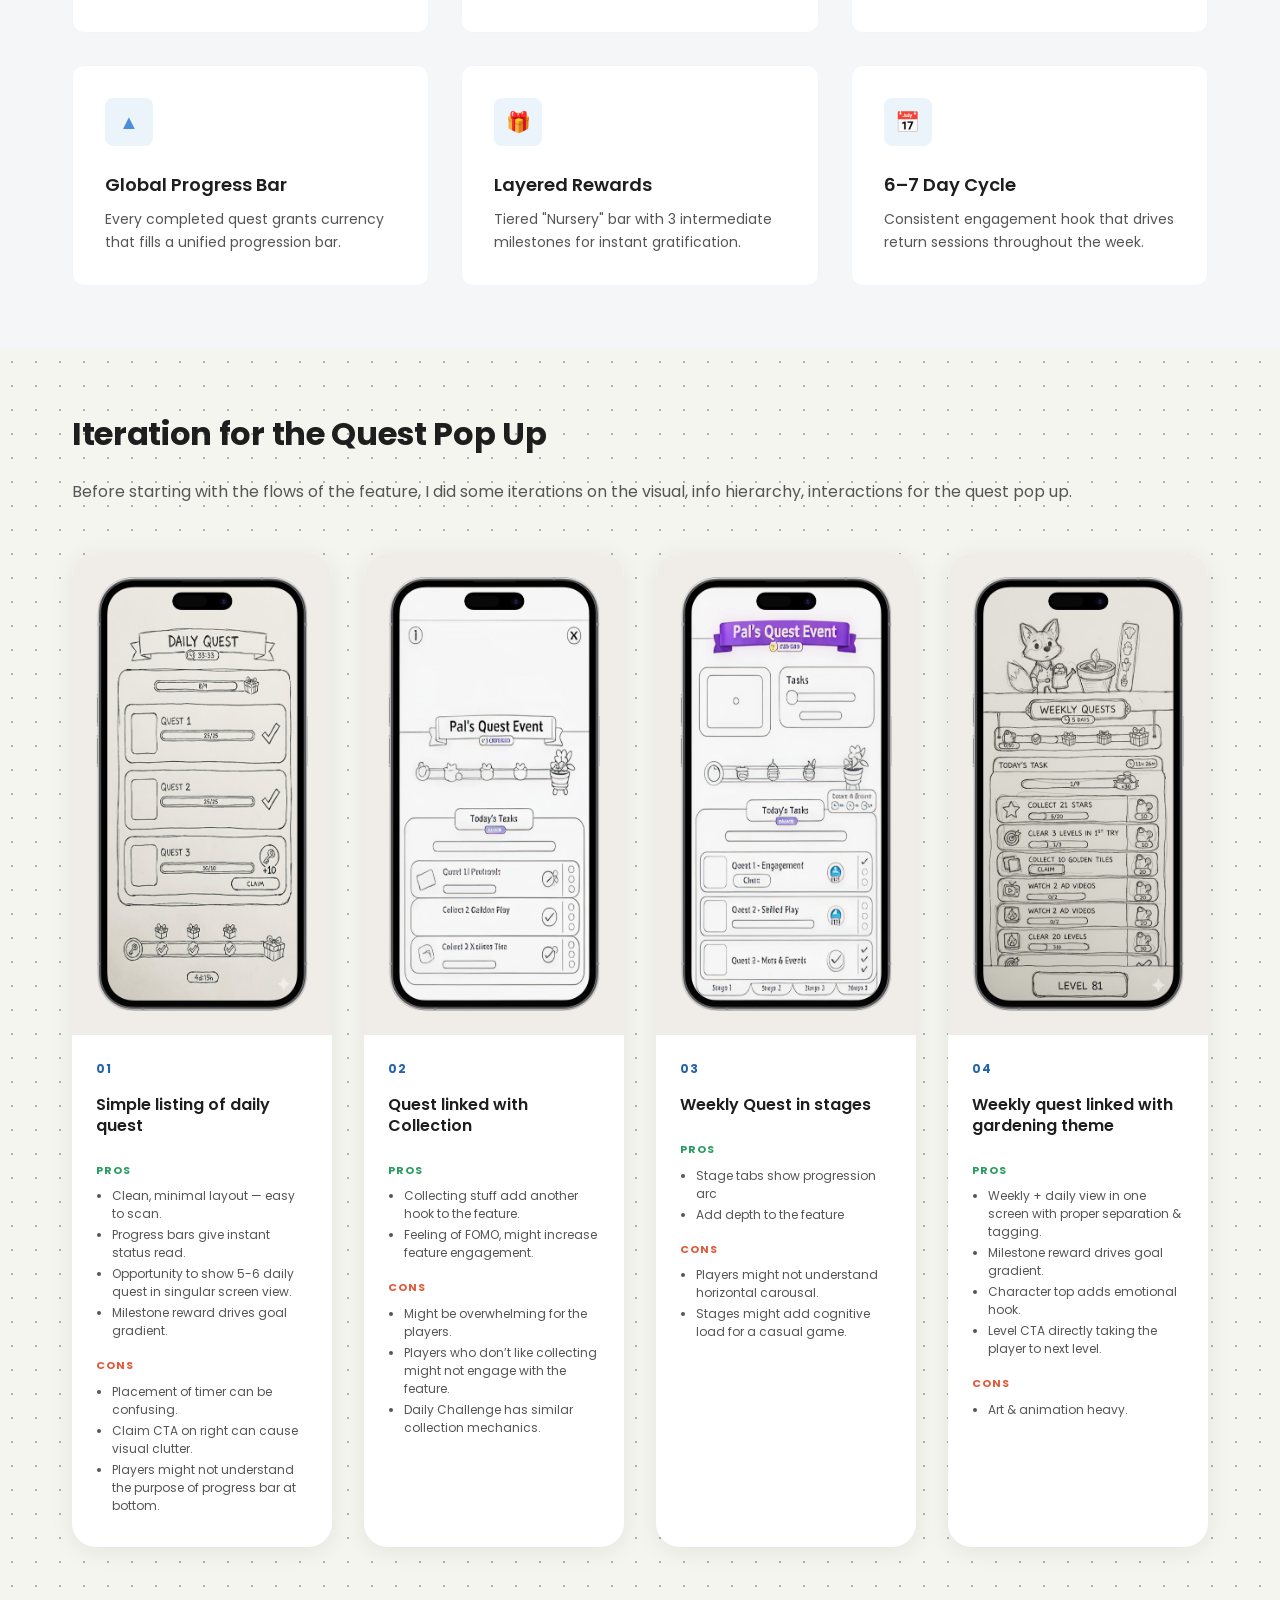
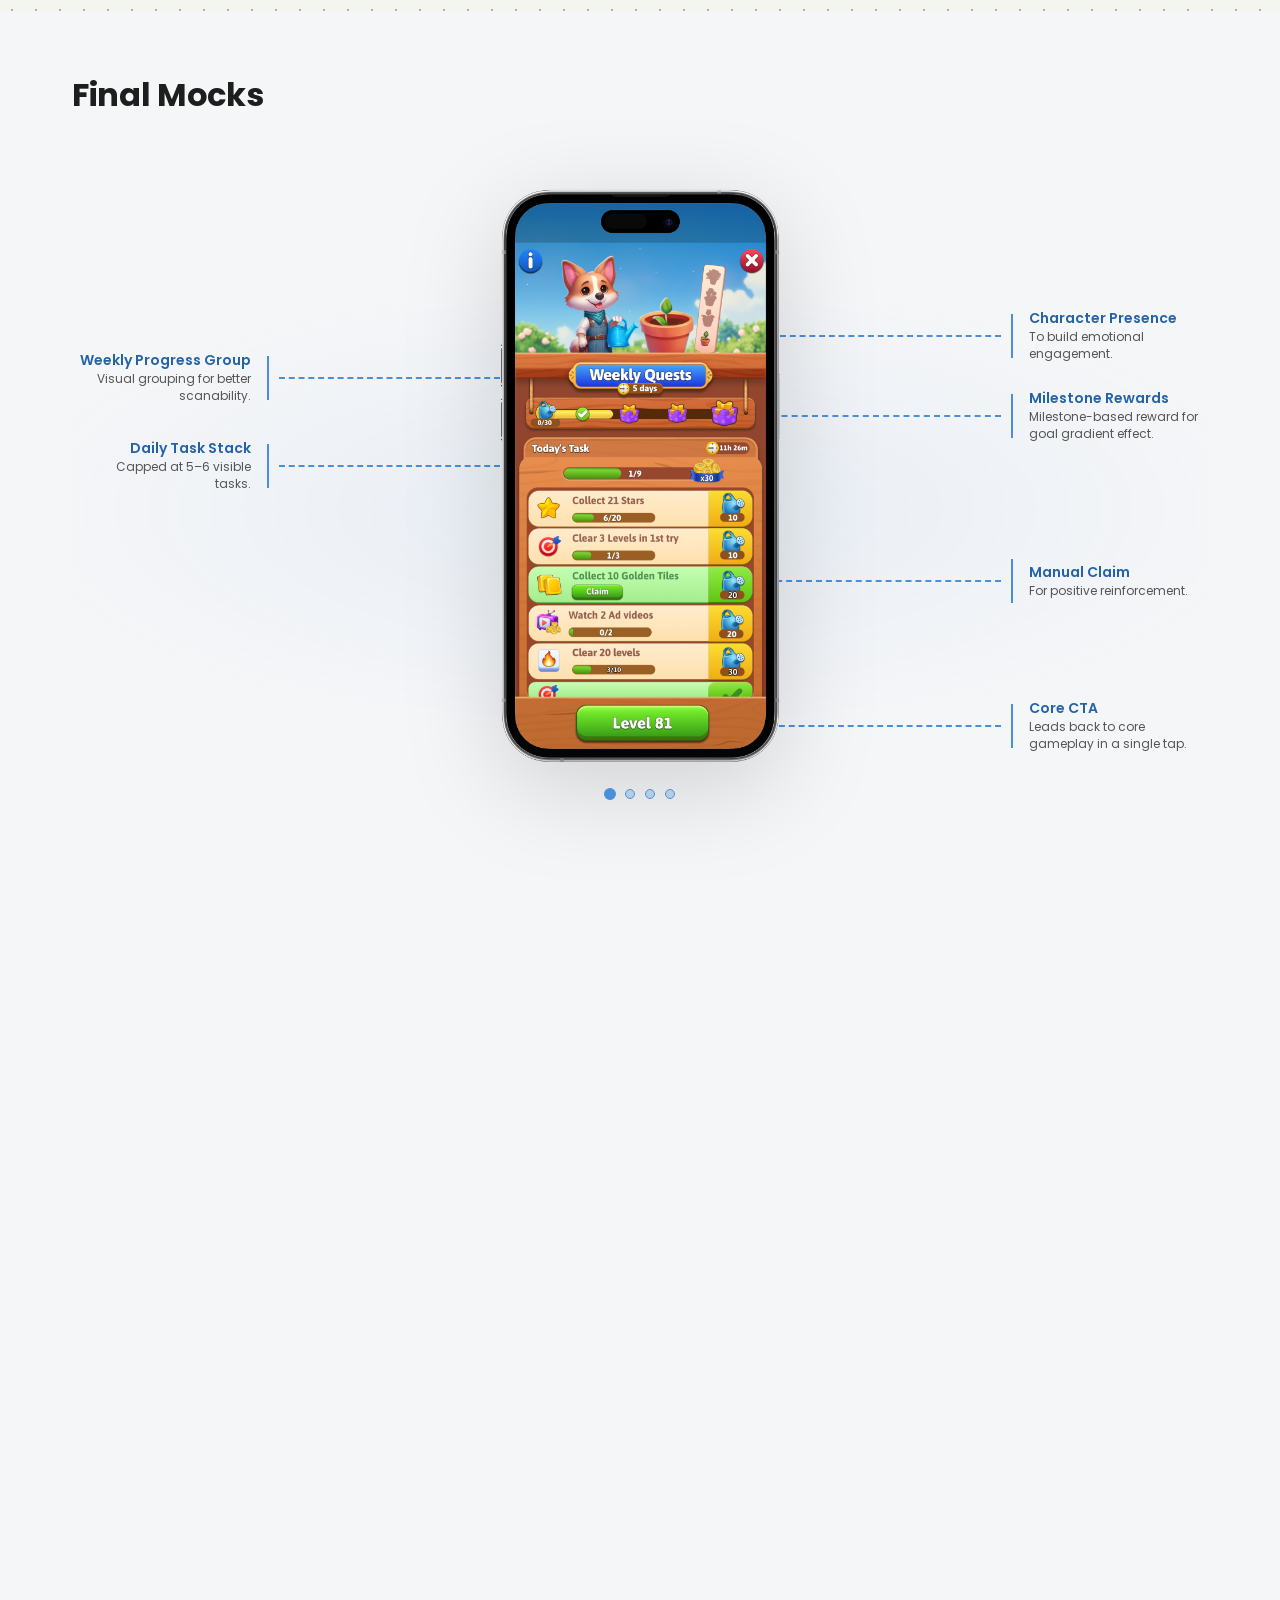
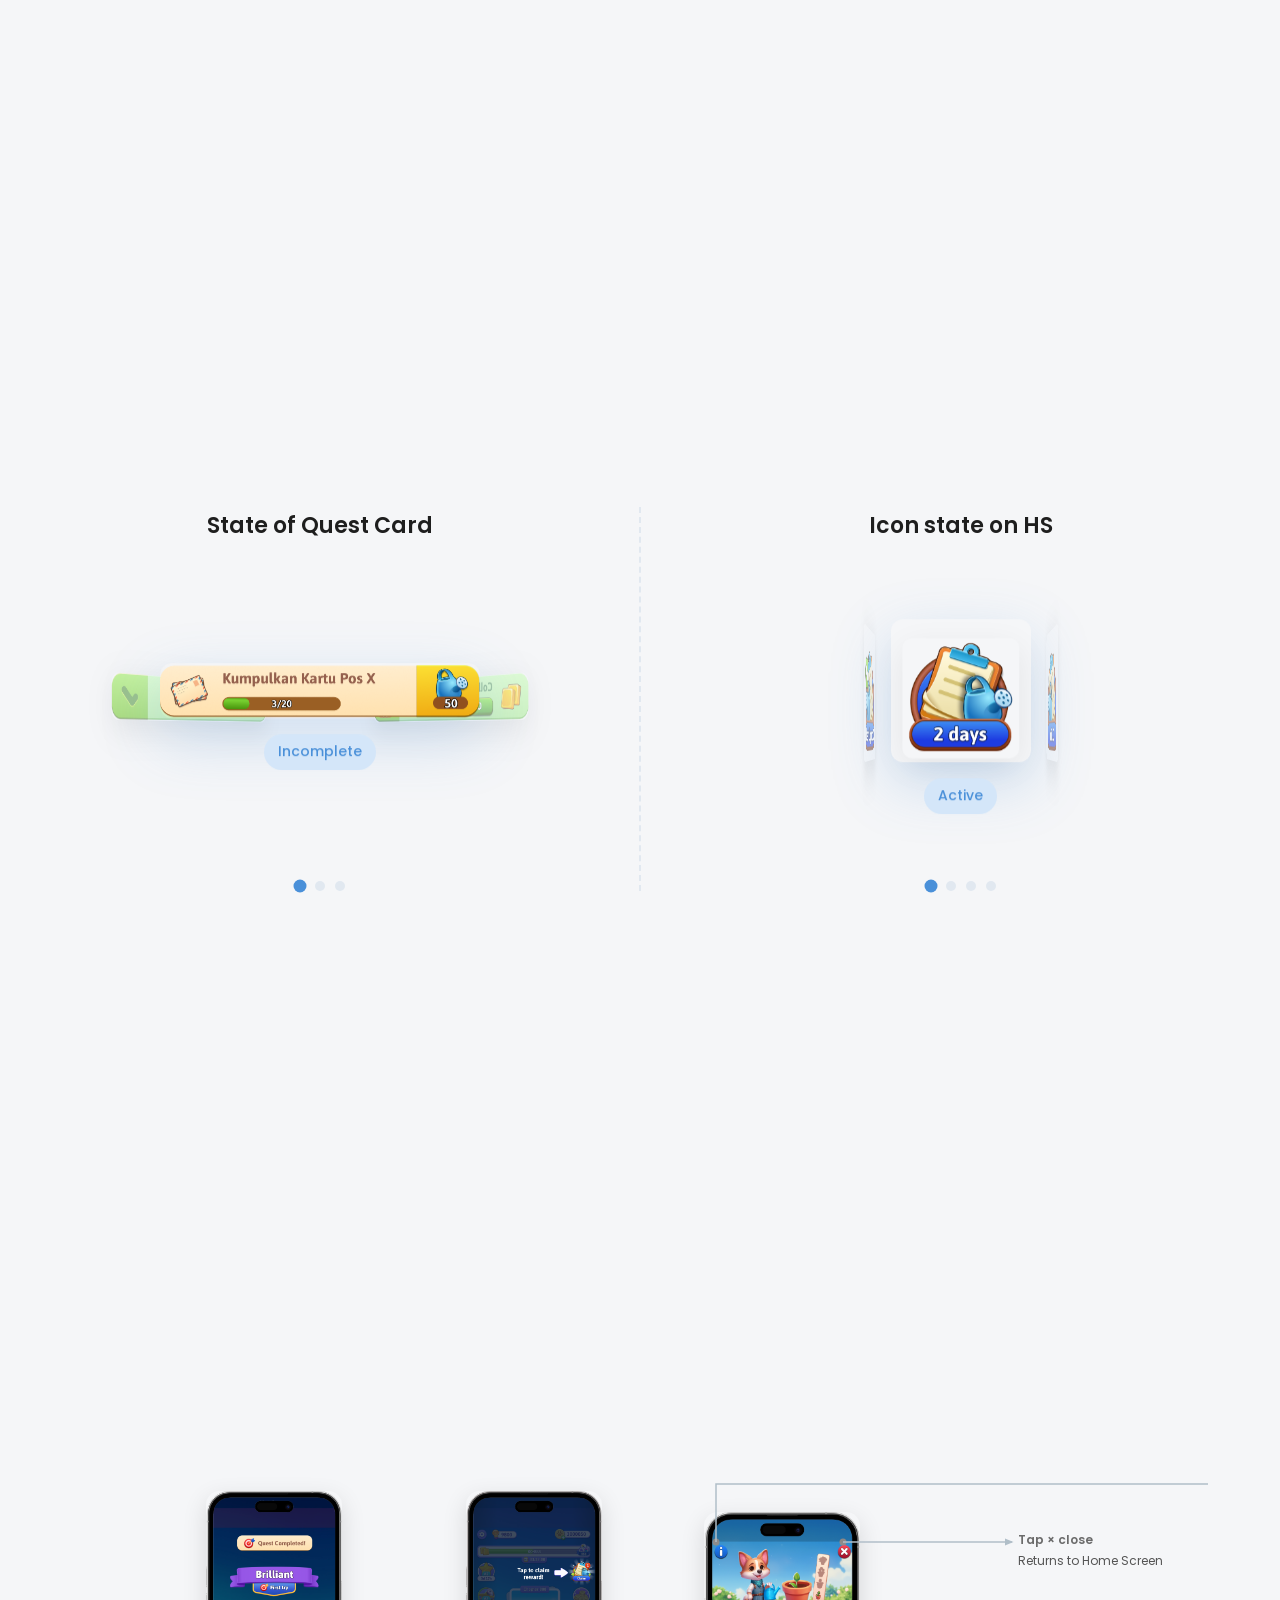
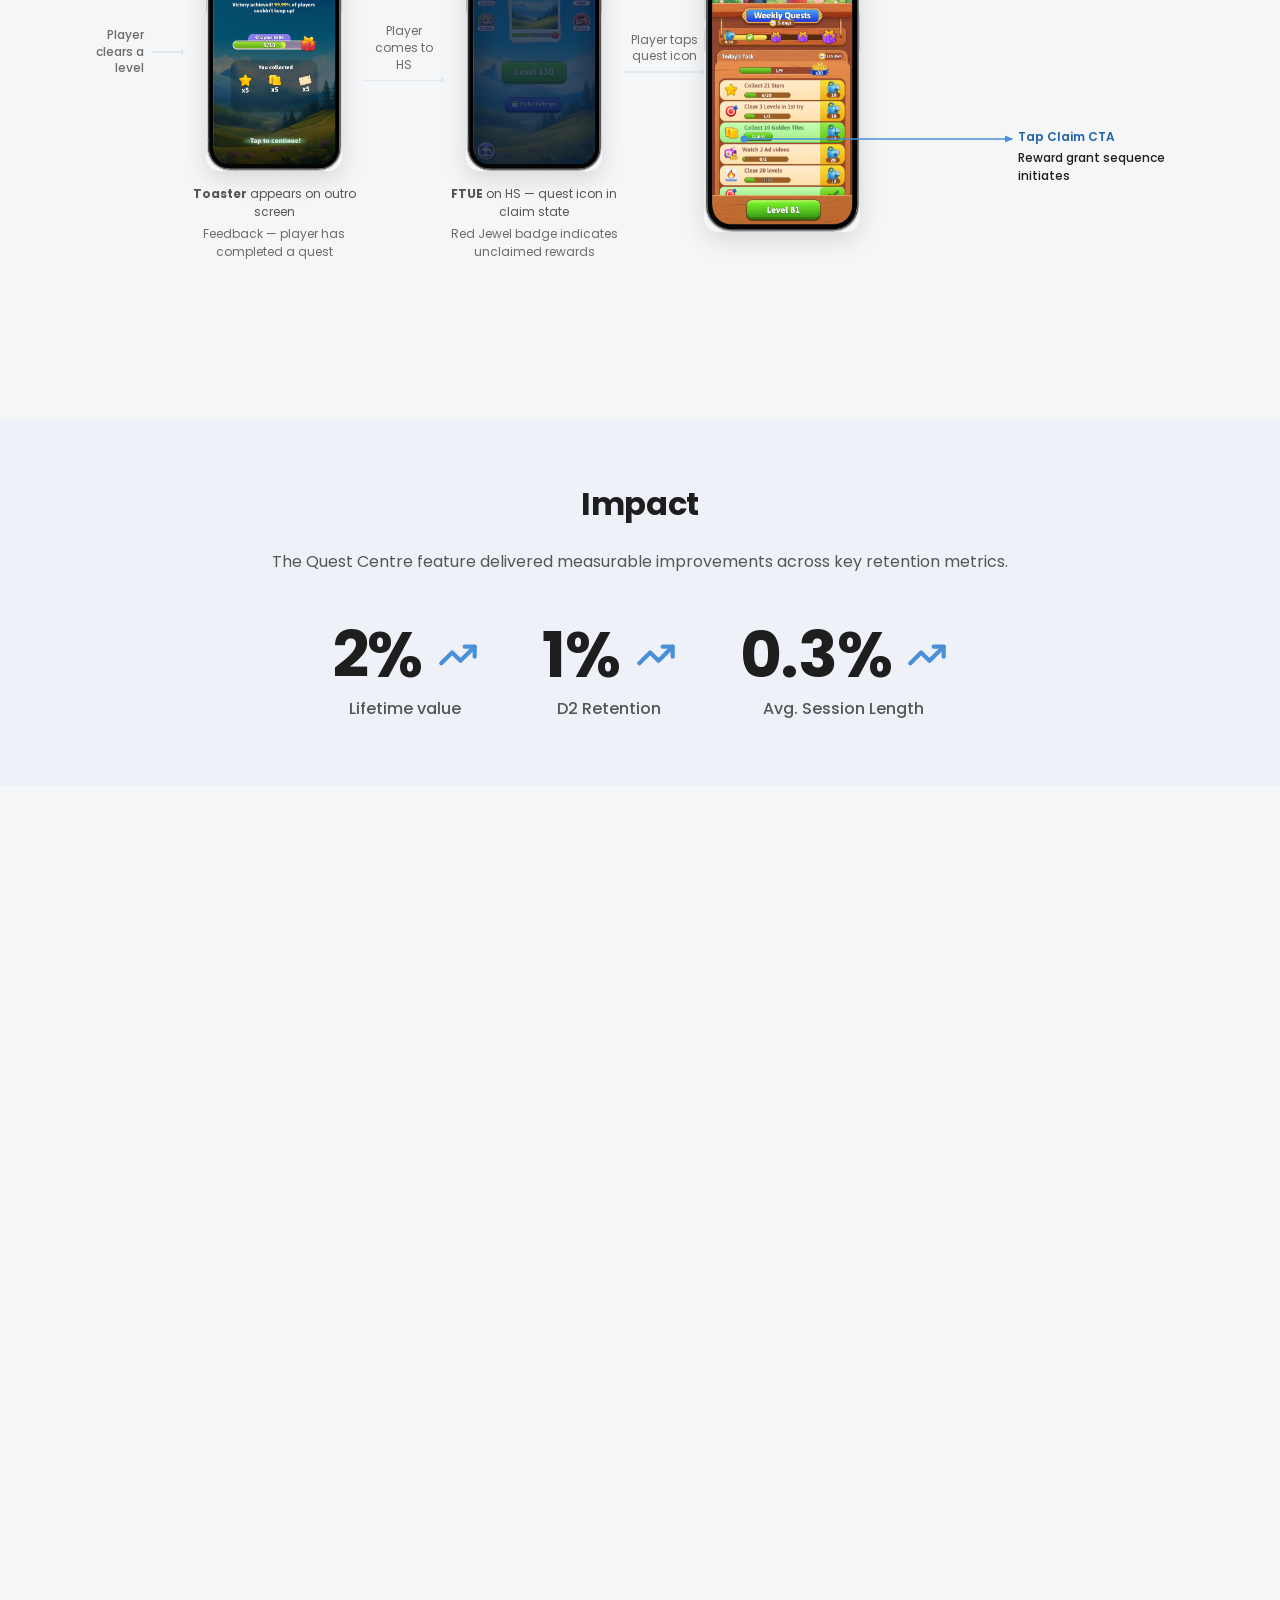
==== commit b03781b4: "minor changes" ====
--- a/case_studies/Case_study01/index.html
+++ b/case_studies/Case_study01/index.html
@@ -642,9 +642,9 @@
           <h2 class="section-title">Feature Mechanics: Quest Centre</h2>
           <div class="mechanics-grid">
             <div class="mechanics-card" style="--delay: 0">
-              <span class="mechanics-card__icon">&#8635;</span>
-              <h4 class="mechanics-card__title">Progression Loop</h4>
-              <p class="mechanics-card__desc">Longer duration loop designed to complement existing 1–3 day short-form events.</p>
+              <span class="mechanics-card__icon">&#128176;</span>
+              <h4 class="mechanics-card__title">Quest currency</h4>
+              <p class="mechanics-card__desc">Introduced special currency for quest feature to avoid bloating player inventory.</p>
             </div>
             <div class="mechanics-card" style="--delay: 1">
               <span class="mechanics-card__icon">&#9733;</span>
@@ -695,22 +695,23 @@
             </div>
             <div class="iter-card__body">
               <p class="iter-card__num">01</p>
-              <h4 class="iter-card__title">Daily Quest — Simple List</h4>
+              <h4 class="iter-card__title">Simple listing of daily quest</h4>
               <div class="iter-card__pros-cons">
                 <div class="iter-pros">
                   <p class="iter-pros-cons__label iter-pros-cons__label--pro">Pros</p>
                   <ul>
-                    <li>Clean, minimal layout — easy to scan</li>
-                    <li>Progress bars give instant status read</li>
-                    <li>Single-tap claim CTA is clear</li>
+                    <li>Clean, minimal layout — easy to scan.</li>
+                    <li>Progress bars give instant status read.</li>
+                    <li>Opportunity to show 5-6 daily quest in singular screen view.</li>
+                    <li>Milestone reward drives goal gradient.</li>
                   </ul>
                 </div>
                 <div class="iter-cons">
                   <p class="iter-pros-cons__label iter-pros-cons__label--con">Cons</p>
                   <ul>
-                    <li>No character — feels generic &amp; transactional</li>
-                    <li>Milestone reward not surfaced</li>
-                    <li>No visual hierarchy to distinguish quest types</li>
+                    <li>Placement of timer can be confusing.</li>
+                    <li>Claim CTA on right can cause visual clutter.</li>
+                    <li>Players might not understand the purpose of progress bar at bottom.</li>
                   </ul>
                 </div>
               </div>
@@ -724,22 +725,21 @@
             </div>
             <div class="iter-card__body">
               <p class="iter-card__num">02</p>
-              <h4 class="iter-card__title">Pal Quest Event — Modal v1</h4>
+              <h4 class="iter-card__title">Quest linked with Collection</h4>
               <div class="iter-card__pros-cons">
                 <div class="iter-pros">
                   <p class="iter-pros-cons__label iter-pros-cons__label--pro">Pros</p>
                   <ul>
-                    <li>Character presence adds personality</li>
-                    <li>Event framing creates urgency</li>
-                    <li>Today's Tasks grouped clearly</li>
+                    <li>Collecting stuff add another hook to the feature.</li>
+                    <li>Feeling of FOMO, might increase feature engagement.</li>
                   </ul>
                 </div>
                 <div class="iter-cons">
                   <p class="iter-pros-cons__label iter-pros-cons__label--con">Cons</p>
                   <ul>
-                    <li>Modal blocks core gameplay view</li>
-                    <li>Dense — too much at once</li>
-                    <li>CTA back to game is not prominent</li>
+                    <li>Might be overwhelming for the players.</li>
+                    <li>Players who don’t like collecting might not engage with the feature.</li>
+                    <li>Daily Challenge has similar collection mechanics.</li>
                   </ul>
                 </div>
               </div>
@@ -749,26 +749,24 @@
           <!-- Iteration 3 -->
           <div class="iter-card">
             <div class="iter-card__img-wrap">
-              <img loading="lazy" src="Images/Iteration3.png" alt="Iteration 3 — Pal Quest Event stage-based" class="iter-card__img">
+              <img loading="lazy" src="Images/Iteration3.png" alt="Iteration 3 — Weekly Quest in stages" class="iter-card__img">
             </div>
             <div class="iter-card__body">
               <p class="iter-card__num">03</p>
-              <h4 class="iter-card__title">Pal Quest Event — Stage Based</h4>
+              <h4 class="iter-card__title">Weekly Quest in stages</h4>
               <div class="iter-card__pros-cons">
                 <div class="iter-pros">
                   <p class="iter-pros-cons__label iter-pros-cons__label--pro">Pros</p>
                   <ul>
                     <li>Stage tabs show progression arc</li>
-                    <li>Quest categories visible at a glance</li>
-                    <li>Coloured header draws attention</li>
+                    <li>Add depth to the feature</li>
                   </ul>
                 </div>
                 <div class="iter-cons">
                   <p class="iter-pros-cons__label iter-pros-cons__label--con">Cons</p>
                   <ul>
-                    <li>Stage navigation adds cognitive load</li>
-                    <li>Multi-day quests confuse daily rhythm</li>
-                    <li>Too complex for a casual game session</li>
+                    <li>Players might not understand horizontal carousal.</li>
+                    <li>Stages might add cognitive load for a casual game.</li>
                   </ul>
                 </div>
               </div>
@@ -782,22 +780,21 @@
             </div>
             <div class="iter-card__body">
               <p class="iter-card__num">04</p>
-              <h4 class="iter-card__title">Weekly Quests — Milestone Bar</h4>
+              <h4 class="iter-card__title">Weekly quest linked with gardening theme</h4>
               <div class="iter-card__pros-cons">
                 <div class="iter-pros">
                   <p class="iter-pros-cons__label iter-pros-cons__label--pro">Pros</p>
                   <ul>
-                    <li>Weekly + daily view in one screen</li>
-                    <li>Milestone reward drives goal gradient</li>
-                    <li>Character top adds emotional hook</li>
+                    <li>Weekly + daily view in one screen with proper separation & tagging.</li>
+                    <li>Milestone reward drives goal gradient.</li>
+                    <li>Character top adds emotional hook.</li>
+                    <li>Level CTA directly taking the player to next level.</li>
                   </ul>
                 </div>
                 <div class="iter-cons">
                   <p class="iter-pros-cons__label iter-pros-cons__label--con">Cons</p>
                   <ul>
-                    <li>Long scroll — hard to act quickly</li>
-                    <li>Text too small, high density</li>
-                    <li>Weekly context may overwhelm daily players</li>
+                    <li>Art & animation heavy.</li>
                   </ul>
                 </div>
               </div>
